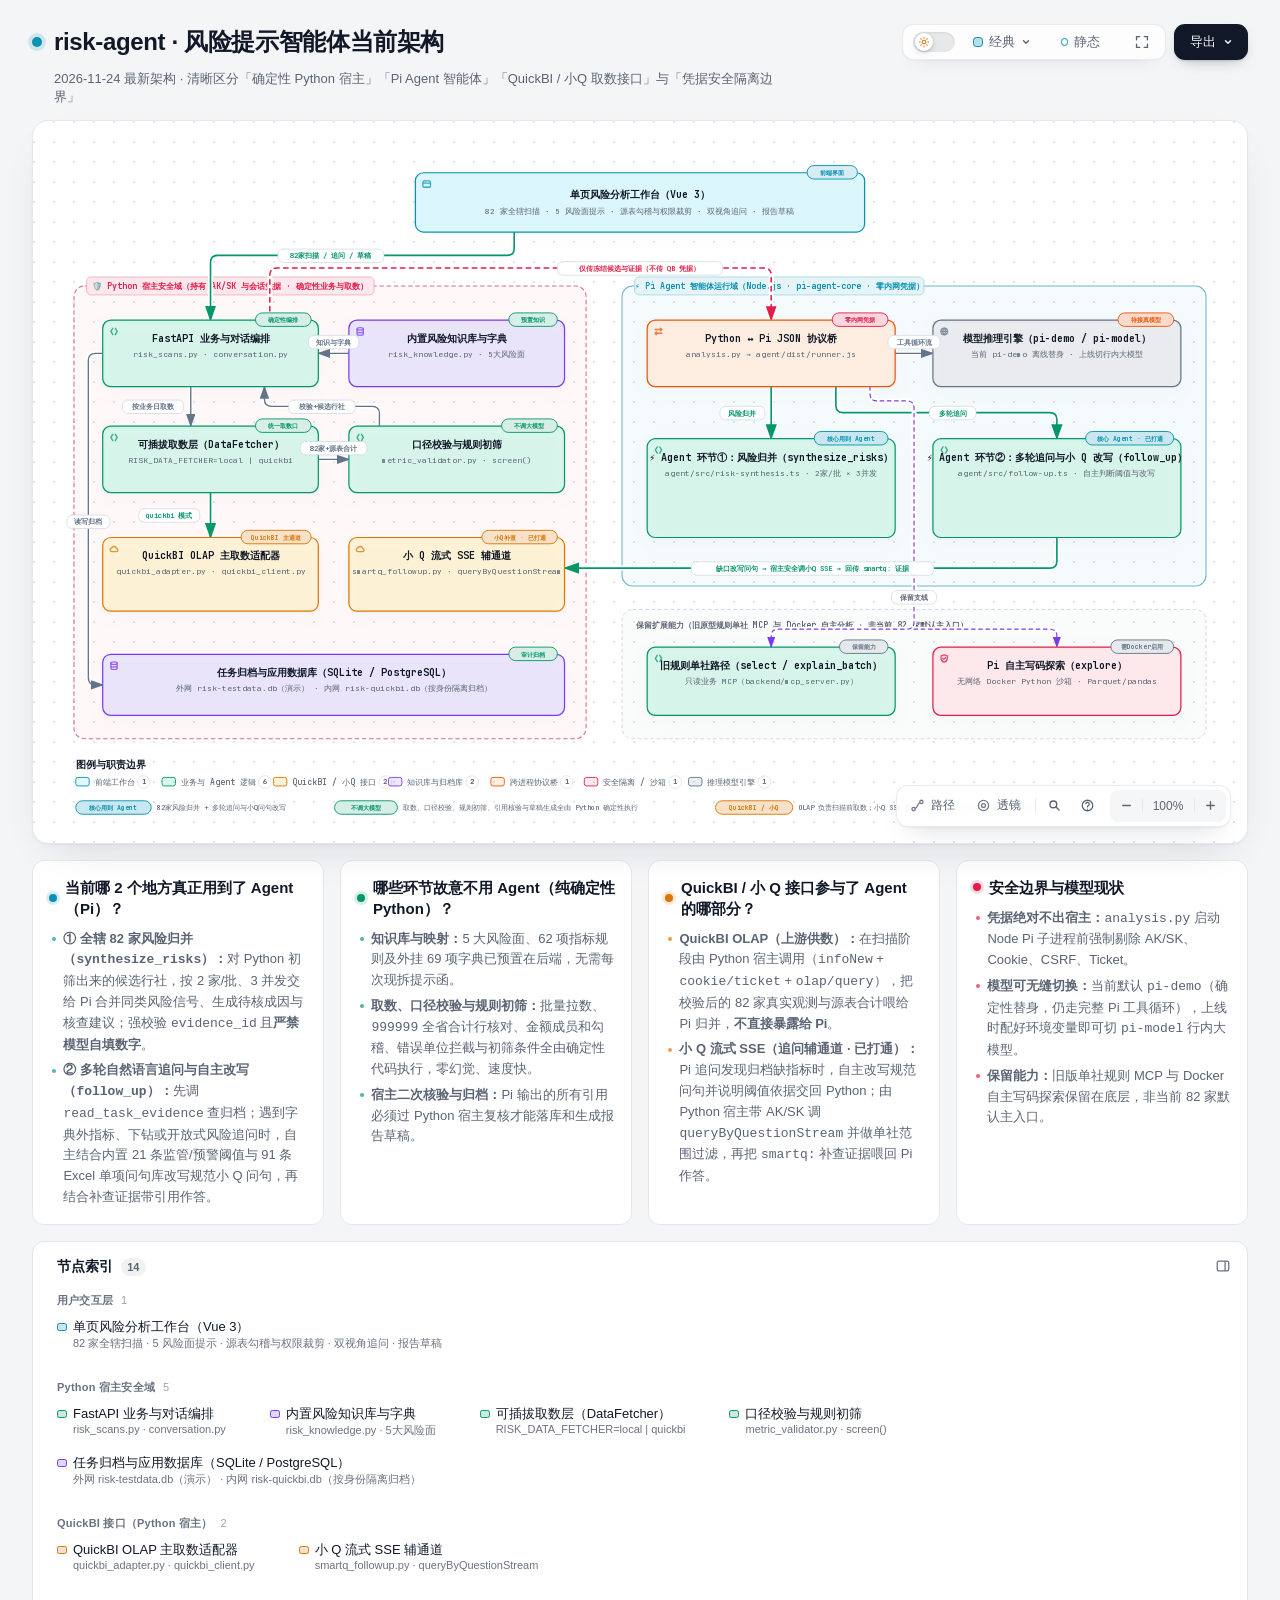
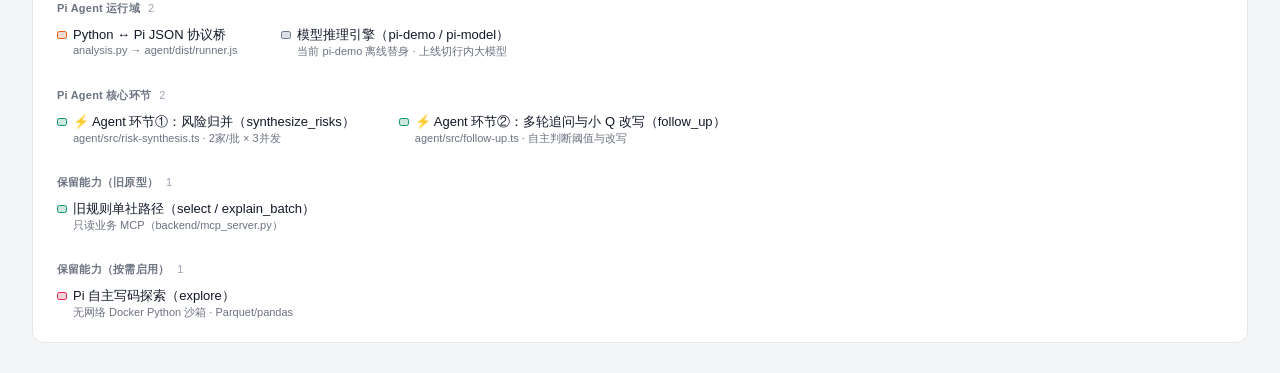
==== risk-agent.html @ b98442c9 "Update Site source" ====
<!DOCTYPE html>
<html lang="zh-CN" data-theme="dark" data-preset="classic">
<head>
  <meta charset="UTF-8">
  <meta name="viewport" content="width=device-width, initial-scale=1.0">
  <meta name="generator" content="archify 3.2.0">
  <meta name="archify-reader-contract" content="declared-wide-v1">
  <title>risk-agent · 风险提示智能体当前架构</title>
  <script>
    // Resolve the theme before first paint so light-preference users don't
    // see a dark flash. The toolbar script below re-applies with UI state.
    (function () {
      try {
        var theme = null;
        try {
          var param = new URLSearchParams(window.location.search).get('theme');
          if (param === 'light' || param === 'dark') theme = param;
          if (new URLSearchParams(window.location.search).get('embed') === '1') {
            document.documentElement.setAttribute('data-embed', 'true');
          }
          if (new URLSearchParams(window.location.search).get('present') === '1') {
            document.documentElement.setAttribute('data-present', 'true');
          }
        } catch (_) {}
        if (!theme) {
          try { theme = localStorage.getItem('archify-theme'); } catch (_) {}
        }
        if (theme !== 'light' && theme !== 'dark') {
          theme = window.matchMedia('(prefers-color-scheme: light)').matches ? 'light' : 'dark';
        }
        document.documentElement.setAttribute('data-theme', theme);
      } catch (_) {}
    })();
  </script>
  <style id="archify-fonts">
/*
JetBrains Mono variable WOFF2 subsets from Google Fonts service revision v24.
These fixed bytes are shared by the viewer and its SVG/raster exports.
No local() source: an installed copy must not override the bundled font.
Uncovered characters (including CJK) still use the system fallback stack.
Upstream: https://github.com/JetBrains/JetBrainsMono

cyrillic-ext    1664 bytes  sha256 9343de2ca5d9549f792e7962375af8efb0f320c7643bfd36c884b5a30e5c396f
cyrillic        8892 bytes  sha256 4995a9a43ac659ec32fcd8b463755cd6a07b31a6e6b3894a6a153b661cf490e2
greek           6800 bytes  sha256 49c3da6c9a2b279b0f1f860f5cfb1f5dc38d88a5c7be9c9b1837bbc4e3db6111
vietnamese      5872 bytes  sha256 d44eb1936043a56038eb02dd70b243f379bef65783f94ec12f277550720411f1
latin-ext      11596 bytes  sha256 9c38cb2d0d2d93c1ee6e21fa78db76f13ea7e15e15cc64214c7ca89b6aaa35c4
latin          31340 bytes  sha256 2c32b9b3ee358c119e210f6f5195f9bd34894d78a785ff2e95d60e718e400af4

Copyright 2020 The JetBrains Mono Project Authors (https://github.com/JetBrains/JetBrainsMono)

This Font Software is licensed under the SIL Open Font License, Version 1.1.
This license is copied below, and is also available with a FAQ at:
https://openfontlicense.org


-----------------------------------------------------------
SIL OPEN FONT LICENSE Version 1.1 - 26 February 2007
-----------------------------------------------------------

PREAMBLE
The goals of the Open Font License (OFL) are to stimulate worldwide
development of collaborative font projects, to support the font creation
efforts of academic and linguistic communities, and to provide a free and
open framework in which fonts may be shared and improved in partnership
with others.

The OFL allows the licensed fonts to be used, studied, modified and
redistributed freely as long as they are not sold by themselves. The
fonts, including any derivative works, can be bundled, embedded,
redistributed and/or sold with any software provided that any reserved
names are not used by derivative works. The fonts and derivatives,
however, cannot be released under any other type of license. The
requirement for fonts to remain under this license does not apply
to any document created using the fonts or their derivatives.

DEFINITIONS
"Font Software" refers to the set of files released by the Copyright
Holder(s) under this license and clearly marked as such. This may
include source files, build scripts and documentation.

"Reserved Font Name" refers to any names specified as such after the
copyright statement(s).

"Original Version" refers to the collection of Font Software components as
distributed by the Copyright Holder(s).

"Modified Version" refers to any derivative made by adding to, deleting,
or substituting -- in part or in whole -- any of the components of the
Original Version, by changing formats or by porting the Font Software to a
new environment.

"Author" refers to any designer, engineer, programmer, technical
writer or other person who contributed to the Font Software.

PERMISSION & CONDITIONS
Permission is hereby granted, free of charge, to any person obtaining
a copy of the Font Software, to use, study, copy, merge, embed, modify,
redistribute, and sell modified and unmodified copies of the Font
Software, subject to the following conditions:

1) Neither the Font Software nor any of its individual components,
in Original or Modified Versions, may be sold by itself.

2) Original or Modified Versions of the Font Software may be bundled,
redistributed and/or sold with any software, provided that each copy
contains the above copyright notice and this license. These can be
included either as stand-alone text files, human-readable headers or
in the appropriate machine-readable metadata fields within text or
binary files as long as those fields can be easily viewed by the user.

3) No Modified Version of the Font Software may use the Reserved Font
Name(s) unless explicit written permission is granted by the corresponding
Copyright Holder. This restriction only applies to the primary font name as
presented to the users.

4) The name(s) of the Copyright Holder(s) or the Author(s) of the Font
Software shall not be used to promote, endorse or advertise any
Modified Version, except to acknowledge the contribution(s) of the
Copyright Holder(s) and the Author(s) or with their explicit written
permission.

5) The Font Software, modified or unmodified, in part or in whole,
must be distributed entirely under this license, and must not be
distributed under any other license. The requirement for fonts to
remain under this license does not apply to any document created
using the Font Software.

TERMINATION
This license becomes null and void if any of the above conditions are
not met.

DISCLAIMER
THE FONT SOFTWARE IS PROVIDED "AS IS", WITHOUT WARRANTY OF ANY KIND,
EXPRESS OR IMPLIED, INCLUDING BUT NOT LIMITED TO ANY WARRANTIES OF
MERCHANTABILITY, FITNESS FOR A PARTICULAR PURPOSE AND NONINFRINGEMENT
OF COPYRIGHT, PATENT, TRADEMARK, OR OTHER RIGHT. IN NO EVENT SHALL THE
COPYRIGHT HOLDER BE LIABLE FOR ANY CLAIM, DAMAGES OR OTHER LIABILITY,
INCLUDING ANY GENERAL, SPECIAL, INDIRECT, INCIDENTAL, OR CONSEQUENTIAL
DAMAGES, WHETHER IN AN ACTION OF CONTRACT, TORT OR OTHERWISE, ARISING
FROM, OUT OF THE USE OR INABILITY TO USE THE FONT SOFTWARE OR FROM
OTHER DEALINGS IN THE FONT SOFTWARE.
*/
    /* cyrillic-ext */
    @font-face { font-family: 'JetBrains Mono'; font-style: normal; font-weight: 400 800; font-display: swap;
      src: url([data-uri]) format('woff2');
      unicode-range: U+0460-052F, U+1C80-1C8A, U+20B4, U+2DE0-2DFF, U+A640-A69F, U+FE2E-FE2F; }
    /* cyrillic */
    @font-face { font-family: 'JetBrains Mono'; font-style: normal; font-weight: 400 800; font-display: swap;
      src: url([data-uri]) format('woff2');
      unicode-range: U+0301, U+0400-045F, U+0490-0491, U+04B0-04B1, U+2116; }
    /* greek */
    @font-face { font-family: 'JetBrains Mono'; font-style: normal; font-weight: 400 800; font-display: swap;
      src: url([data-uri]) format('woff2');
      unicode-range: U+0370-0377, U+037A-037F, U+0384-038A, U+038C, U+038E-03A1, U+03A3-03FF; }
    /* vietnamese */
    @font-face { font-family: 'JetBrains Mono'; font-style: normal; font-weight: 400 800; font-display: swap;
      src: url([data-uri]) format('woff2');
      unicode-range: U+0102-0103, U+0110-0111, U+0128-0129, U+0168-0169, U+01A0-01A1, U+01AF-01B0, U+0300-0301, U+0303-0304, U+0308-0309, U+0323, U+0329, U+1EA0-1EF9, U+20AB; }
    /* latin-ext */
    @font-face { font-family: 'JetBrains Mono'; font-style: normal; font-weight: 400 800; font-display: swap;
      src: url([data-uri]) format('woff2');
      unicode-range: U+0100-02BA, U+02BD-02C5, U+02C7-02CC, U+02CE-02D7, U+02DD-02FF, U+0304, U+0308, U+0329, U+1D00-1DBF, U+1E00-1E9F, U+1EF2-1EFF, U+2020, U+20A0-20AB, U+20AD-20C0, U+2113, U+2C60-2C7F, U+A720-A7FF; }
    /* latin */
    @font-face { font-family: 'JetBrains Mono'; font-style: normal; font-weight: 400 800; font-display: swap;
      src: url([data-uri]) format('woff2');
      unicode-range: U+0000-00FF, U+0131, U+0152-0153, U+02BB-02BC, U+02C6, U+02DA, U+02DC, U+0304, U+0308, U+0329, U+2000-206F, U+20AC, U+2122, U+2191, U+2193, U+2212, U+2215, U+FEFF, U+FFFD; }
  </style>
  <style>
    /* ==========================================================
       THEME VARIABLES — switch by toggling [data-theme] on <html>
       ========================================================== */
    :root,
    [data-theme="dark"] {
      --bg: #020617;
      --grid: #1e293b;
      --canvas-dot: rgba(148, 163, 184, 0.16);
      --text: #ffffff;
      --text-muted: #94a3b8;
      --text-dim: #475569;
      /* UI chrome and menu hints need more contrast than SVG .t-dim accents */
      --text-faint: #7d8da1;

      --panel: rgba(15, 23, 42, 0.5);
      --panel-border: #1e293b;
      --lane-fill: rgba(15, 23, 42, 0.22);
      --lane-stroke: #334155;

      --arrow: #94a3b8;
      --arrow-emphasis: #34d399;

      /* Opaque mask color used behind semi-transparent component fills
         so the arrows drawn underneath are properly hidden. */
      --mask: #0f172a;

      --frontend-fill:    rgba(8, 51, 68, 0.4);
      --frontend-stroke:  #22d3ee;
      --backend-fill:     rgba(6, 78, 59, 0.4);
      --backend-stroke:   #34d399;
      --database-fill:    rgba(76, 29, 149, 0.4);
      --database-stroke:  #a78bfa;
      --cloud-fill:       rgba(120, 53, 15, 0.3);
      --cloud-stroke:     #fbbf24;
      --security-fill:    rgba(136, 19, 55, 0.4);
      --security-stroke:  #fb7185;
      --messagebus-fill:  rgba(251, 146, 60, 0.3);
      --messagebus-stroke:#fb923c;
      --external-fill:    rgba(30, 41, 59, 0.5);
      --external-stroke:  #94a3b8;

      --toolbar-bg:       rgba(15, 23, 42, 0.8);
      --toolbar-border:   #334155;
      --toolbar-text:     #e2e8f0;
      --toolbar-hover:    rgba(15, 23, 42, 0.95);
      --toolbar-menu-bg:  #0f172a;
    }

    [data-theme="light"] {
      --bg: #f4f5f7;
      --grid: #e9edf2;
      --canvas-dot: #e2e7ec;
      --text: #111827;
      --text-muted: #5b6474;
      --text-dim: #9aa3b2;
      --text-faint: #6b7280;

      --panel: #ffffff;
      --panel-border: #e5e7eb;
      --lane-fill: rgba(248, 250, 252, 0.65);
      --lane-stroke: #cbd5e1;

      --arrow: #64748b;
      --arrow-emphasis: #059669;

      --mask: #ffffff;

      --frontend-fill: rgba(34, 211, 238, 0.15);
      --frontend-stroke: #0891b2;
      --backend-fill: rgba(52, 211, 153, 0.18);
      --backend-stroke: #059669;
      --database-fill: rgba(167, 139, 250, 0.2);
      --database-stroke: #7c3aed;
      --cloud-fill: rgba(251, 191, 36, 0.18);
      --cloud-stroke: #d97706;
      --security-fill: rgba(251, 113, 133, 0.15);
      --security-stroke: #e11d48;
      --messagebus-fill: rgba(251, 146, 60, 0.15);
      --messagebus-stroke: #ea580c;
      --external-fill: rgba(148, 163, 184, 0.18);
      --external-stroke: #64748b;

      --toolbar-bg:       rgba(255, 255, 255, 0.92);
      --toolbar-border:   #cbd5e1;
      --toolbar-text:     #334155;
      --toolbar-hover:    #ffffff;
      --toolbar-menu-bg:  #ffffff;
    }

    /* ==========================================================
       SIGNAL FLOW — an opt-in, motion-forward visual preset.
       The variables also target a standalone exported SVG, whose
       root carries data-preset and data-theme directly.
       ========================================================== */
    [data-preset="signal-flow"][data-theme="dark"] {
      --bg: #030711;
      --grid: #15233a;
      --panel: rgba(6, 14, 28, 0.78);
      --panel-border: #1d3350;
      --lane-fill: rgba(9, 22, 40, 0.5);
      --lane-stroke: #2c4564;
      --text: #f5fbff;
      --text-muted: #9eb0c7;
      --text-dim: #52667f;
      --text-faint: #7890ad;
      --mask: #07101e;
      --frontend-fill: rgba(6, 182, 212, 0.14);
      --frontend-stroke: #67e8f9;
      --backend-fill: rgba(16, 185, 129, 0.14);
      --backend-stroke: #5eead4;
      --database-fill: rgba(139, 92, 246, 0.16);
      --database-stroke: #c4b5fd;
      --cloud-fill: rgba(245, 158, 11, 0.13);
      --cloud-stroke: #fcd34d;
      --security-fill: rgba(244, 63, 94, 0.13);
      --security-stroke: #fda4af;
      --messagebus-fill: rgba(249, 115, 22, 0.13);
      --messagebus-stroke: #fdba74;
      --external-fill: rgba(71, 85, 105, 0.24);
      --external-stroke: #a5b4c7;
      --arrow: #7890ad;
      --arrow-emphasis: #2dd4bf;
      --toolbar-bg: rgba(7, 16, 30, 0.86);
      --toolbar-border: #29415f;
      --toolbar-menu-bg: #07101e;
    }

    [data-preset="signal-flow"][data-theme="light"] {
      --bg: #f4f9fc;
      --grid: #d4e5ee;
      --panel: rgba(255, 255, 255, 0.82);
      --panel-border: #bfd5e2;
      --lane-fill: rgba(232, 243, 248, 0.62);
      --lane-stroke: #a9c5d5;
      --text: #102638;
      --text-muted: #587287;
      --text-dim: #8aa2b4;
      --text-faint: #668397;
      --mask: #ffffff;
      --frontend-fill: rgba(6, 182, 212, 0.09);
      --frontend-stroke: #0789a1;
      --backend-fill: rgba(5, 150, 105, 0.09);
      --backend-stroke: #087f69;
      --database-fill: rgba(124, 58, 237, 0.09);
      --database-stroke: #7254c7;
      --cloud-fill: rgba(217, 119, 6, 0.08);
      --cloud-stroke: #b9670b;
      --security-fill: rgba(225, 29, 72, 0.08);
      --security-stroke: #c53a59;
      --messagebus-fill: rgba(234, 88, 12, 0.08);
      --messagebus-stroke: #c65f27;
      --external-fill: rgba(100, 116, 139, 0.1);
      --external-stroke: #607a8c;
      --arrow: #7b97aa;
      --arrow-emphasis: #0d9488;
    }

    /* ==========================================================
       BLUEPRINT — a review-first drafting preset for deployment,
       infrastructure, and technical design documentation. It keeps
       the same semantic palette and geometry while trading glow for
       precise grid contrast, squared materials, and drafting marks.
       ========================================================== */
    [data-preset="blueprint"][data-theme="dark"] {
      --bg: #06131f;
      --grid: #17425a;
      --panel: rgba(7, 27, 43, 0.9);
      --panel-border: #27627f;
      --lane-fill: rgba(10, 43, 66, 0.36);
      --lane-stroke: #34799a;
      --text: #e3f6ff;
      --text-muted: #91b8ca;
      --text-dim: #557e92;
      --text-faint: #739caf;
      --mask: #0a2031;
      --frontend-fill: rgba(26, 157, 193, 0.14);
      --frontend-stroke: #66d9ef;
      --backend-fill: rgba(31, 155, 124, 0.13);
      --backend-stroke: #69dfbd;
      --database-fill: rgba(120, 105, 196, 0.14);
      --database-stroke: #b4a8ff;
      --cloud-fill: rgba(197, 145, 43, 0.13);
      --cloud-stroke: #ffd166;
      --security-fill: rgba(199, 76, 104, 0.13);
      --security-stroke: #ff8da1;
      --messagebus-fill: rgba(207, 112, 49, 0.13);
      --messagebus-stroke: #ffad66;
      --external-fill: rgba(84, 119, 139, 0.18);
      --external-stroke: #a7cad9;
      --arrow: #78a3b7;
      --arrow-emphasis: #64dfc1;
      --toolbar-bg: rgba(7, 28, 45, 0.92);
      --toolbar-border: #34799a;
      --toolbar-text: #d8f3ff;
      --toolbar-hover: rgba(18, 58, 83, 0.95);
      --toolbar-menu-bg: #0a2031;
    }

    [data-preset="blueprint"][data-theme="light"] {
      --bg: #edf7fa;
      --grid: #b5d5e1;
      --panel: rgba(249, 253, 255, 0.94);
      --panel-border: #78aabd;
      --lane-fill: rgba(210, 232, 240, 0.42);
      --lane-stroke: #83b2c4;
      --text: #123344;
      --text-muted: #4e7486;
      --text-dim: #86a6b4;
      --text-faint: #668c9d;
      --mask: #f9fdff;
      --frontend-fill: rgba(8, 145, 178, 0.08);
      --frontend-stroke: #087f9c;
      --backend-fill: rgba(5, 128, 101, 0.08);
      --backend-stroke: #08755f;
      --database-fill: rgba(100, 75, 180, 0.08);
      --database-stroke: #6757a8;
      --cloud-fill: rgba(181, 120, 15, 0.08);
      --cloud-stroke: #a86609;
      --security-fill: rgba(190, 48, 80, 0.07);
      --security-stroke: #b32f50;
      --messagebus-fill: rgba(196, 81, 22, 0.07);
      --messagebus-stroke: #b65120;
      --external-fill: rgba(79, 112, 128, 0.08);
      --external-stroke: #506f7e;
      --arrow: #6d93a5;
      --arrow-emphasis: #087f69;
      --toolbar-bg: rgba(247, 252, 254, 0.94);
      --toolbar-border: #8ab5c5;
      --toolbar-text: #294f61;
      --toolbar-hover: #ffffff;
      --toolbar-menu-bg: #f9fdff;
    }

    /* ==========================================================
       EDITORIAL — a warm, publication-minded preset for design
       reviews, launch notes, and documentation. The diagram keeps
       the same semantic palette and exact geometry, but trades
       software chrome for paper, ink, ruled structure, and one
       restrained vermilion accent.
       ========================================================== */
    [data-preset="editorial"][data-theme="dark"] {
      --bg: #181611;
      --grid: #39342a;
      --panel: rgba(35, 31, 24, 0.96);
      --panel-border: #625a4a;
      --lane-fill: rgba(52, 46, 35, 0.46);
      --lane-stroke: #726957;
      --text: #f4eddf;
      --text-muted: #b9ae9b;
      --text-dim: #776e60;
      --text-faint: #9d917e;
      --mask: #231f18;
      --frontend-fill: rgba(43, 133, 142, 0.16);
      --frontend-stroke: #7fc6c7;
      --backend-fill: rgba(63, 132, 92, 0.16);
      --backend-stroke: #8fc29e;
      --database-fill: rgba(117, 91, 141, 0.17);
      --database-stroke: #c0a4d0;
      --cloud-fill: rgba(170, 119, 49, 0.16);
      --cloud-stroke: #d8ad68;
      --security-fill: rgba(157, 69, 65, 0.17);
      --security-stroke: #df9085;
      --messagebus-fill: rgba(174, 79, 42, 0.16);
      --messagebus-stroke: #df946f;
      --external-fill: rgba(126, 115, 96, 0.18);
      --external-stroke: #b8ad99;
      --arrow: #948978;
      --arrow-emphasis: #dd6b3d;
      --toolbar-bg: rgba(35, 31, 24, 0.92);
      --toolbar-border: #625a4a;
      --toolbar-text: #eee5d5;
      --toolbar-hover: #302a20;
      --toolbar-menu-bg: #231f18;
    }

    [data-preset="editorial"][data-theme="light"] {
      --bg: #f2eee5;
      --grid: #d8d0c2;
      --panel: rgba(251, 248, 241, 0.97);
      --panel-border: #c4b9a6;
      --lane-fill: rgba(229, 221, 207, 0.42);
      --lane-stroke: #b8aa94;
      --text: #242018;
      --text-muted: #6f6658;
      --text-dim: #a09788;
      --text-faint: #817767;
      --mask: #fbf8f1;
      --frontend-fill: rgba(31, 117, 126, 0.09);
      --frontend-stroke: #287e84;
      --backend-fill: rgba(42, 119, 75, 0.09);
      --backend-stroke: #397b53;
      --database-fill: rgba(105, 75, 130, 0.09);
      --database-stroke: #765d86;
      --cloud-fill: rgba(157, 103, 31, 0.1);
      --cloud-stroke: #9a671f;
      --security-fill: rgba(153, 58, 52, 0.09);
      --security-stroke: #9e463f;
      --messagebus-fill: rgba(182, 70, 27, 0.09);
      --messagebus-stroke: #ad4b25;
      --external-fill: rgba(101, 91, 75, 0.09);
      --external-stroke: #746b5e;
      --arrow: #8a806f;
      --arrow-emphasis: #bb4c23;
      --toolbar-bg: rgba(251, 248, 241, 0.94);
      --toolbar-border: #c4b9a6;
      --toolbar-text: #40392f;
      --toolbar-hover: #fffdf8;
      --toolbar-menu-bg: #fbf8f1;
    }

    * { margin: 0; padding: 0; box-sizing: border-box; }

    body {
      --archify-page-top: 2rem;
      font-family: -apple-system, BlinkMacSystemFont, 'Segoe UI', 'PingFang SC', 'Hiragino Sans GB', 'Microsoft YaHei', 'Noto Sans CJK SC', 'Noto Sans', Roboto, 'Helvetica Neue', Arial, sans-serif;
      -webkit-font-smoothing: antialiased;
      background: var(--bg);
      min-height: 100vh;
      padding: var(--archify-page-top) 2rem 2rem;
      color: var(--text);
      /* Theme surfaces change together; animating the page background leaves it
         visibly out of sync with the SVG and panel for the first 200ms. */
    }

    html[data-preset="signal-flow"] body {
      background-image:
        radial-gradient(circle at 18% -8%, rgba(34, 211, 238, 0.14), transparent 34rem),
        radial-gradient(circle at 92% 18%, rgba(139, 92, 246, 0.12), transparent 30rem);
      background-attachment: fixed;
    }
    html[data-preset="signal-flow"][data-theme="light"] body {
      background-image:
        radial-gradient(circle at 18% -8%, rgba(6, 182, 212, 0.12), transparent 34rem),
        radial-gradient(circle at 92% 18%, rgba(139, 92, 246, 0.08), transparent 30rem);
    }
    html[data-preset="blueprint"] body {
      background-image:
        linear-gradient(var(--grid) 1px, transparent 1px),
        linear-gradient(90deg, var(--grid) 1px, transparent 1px);
      background-size: 32px 32px;
      background-position: -1px -1px;
      background-attachment: fixed;
    }
    html[data-preset="editorial"] body {
      background-image:
        linear-gradient(90deg, transparent 0, transparent 5.4rem, color-mix(in srgb, var(--security-stroke) 18%, transparent) 5.4rem, color-mix(in srgb, var(--security-stroke) 18%, transparent) calc(5.4rem + 1px), transparent calc(5.4rem + 1px)),
        repeating-linear-gradient(0deg, transparent 0, transparent 31px, color-mix(in srgb, var(--grid) 36%, transparent) 31px, color-mix(in srgb, var(--grid) 36%, transparent) 32px);
      background-attachment: fixed;
    }

    /* Gallery/embed mode keeps the generated artifact as the source of truth
       while presenting only its diagram surface inside a proof card. */
    html[data-embed="true"] body {
      min-height: 0;
      padding: 0;
      overflow: hidden;
      background: var(--bg);
      background-image: none;
    }
    html[data-embed="true"] .toolbar,
    html[data-embed="true"] .header,
    html[data-embed="true"] .cards,
    html[data-embed="true"] .diagram-nav,
    html[data-embed="true"] .overview-map,
    html[data-embed="true"] .focus-chip,
    html[data-embed="true"] .route-probe,
    html[data-embed="true"] .semantic-lens,
    html[data-embed="true"] .diagram-guide,
    html[data-embed="true"] .node-finder,
    html[data-embed="true"] .node-outline { display: none !important; }
    html[data-embed="true"] .container { max-width: none; }
    html[data-embed="true"] .diagram-container {
      padding: 0.5rem;
      border: 0;
      border-radius: 0;
      box-shadow: none;
    }
    html[data-embed="true"] .diagram-container svg { min-width: 0; }

    /* Presentation Stage is a viewer-only layer: it gives the live diagram
       the viewport while keeping guided views, theme, focus, and exports real.
       Embed mode wins when both query parameters are present. */
    html[data-present="true"]:not([data-embed="true"]) body {
      --archify-page-top: 1rem;
      height: 100dvh;
      min-height: 0;
      padding: 1rem;
      overflow: hidden;
    }
    html[data-present="true"]:not([data-embed="true"]) .container {
      display: flex;
      flex-direction: column;
      gap: 0.75rem;
      width: 100%;
      max-width: none;
      height: calc(100dvh - 2rem);
    }
    html[data-present="true"]:not([data-embed="true"]) .header {
      flex: none;
      min-width: 0;
      margin: 0;
      padding-right: 23rem;
    }
    html[data-present="true"]:not([data-embed="true"]) .header-row { margin-bottom: 0.25rem; }
    html[data-present="true"]:not([data-embed="true"]) .subtitle {
      overflow: hidden;
      text-overflow: ellipsis;
      white-space: nowrap;
    }

    html[data-present="true"]:not([data-embed="true"]) .diagram-container {
      display: flex;
      flex: 1 1 auto;
      align-items: center;
      justify-content: center;
      min-height: 0;
      padding: 0.75rem;
      padding-bottom: calc(0.75rem + var(--archify-nav-reserve));
    }
    html[data-present="true"]:not([data-embed="true"]) .diagram-container > svg {
      flex: 1 1 auto;
      height: 100%;
      min-height: 0;
      width: 100%;
      min-width: 0;
    }
    html[data-present="true"]:not([data-embed="true"]) .cards { display: none; }
    html[data-present="true"]:not([data-embed="true"]) #btn-present {
      border-color: var(--frontend-stroke);
      color: var(--frontend-stroke);
    }

    /* The reader owns only the outer scale. Compact automatic sequences fit at
       their authored text size or larger. Long sequences and waterfall rows
       favor reading width and page scroll; other diagrams keep height fitting.
       Small automatic canvases retain a modest scale inside a usable shell.
       Every strategy preserves the authored SVG/viewBox and semantic geometry. */
    .container {
      width: 100%;
      max-width: var(--archify-reader-width, 1440px);
      margin: 0 auto;
    }
    html[data-reader-area="true"] .diagram-container {
      min-height: var(--archify-diagram-min-height);
      display: flex;
      align-items: center;
    }
    html[data-reader-area="true"] .diagram-container > svg { flex-shrink: 0; }
    /* The original SVG legend can use the outer corner while the capped or fitted
       diagram stays centered. The container still clips all outer paint. */
    .diagram-container:has([data-reader-legend-corner]) > svg { overflow: visible; }
    .diagram-container [data-reader-legend-corner] {
      transform-origin: 0 0;
      transform-box: view-box;
      transform: var(--archify-reader-legend-transform);
    }
    html[data-reader-narrow="true"]:not([data-present="true"]) .diagram-container > svg {
      min-width: 0;
      max-width: var(--archify-diagram-max-width);
      margin-inline: auto;
    }
    @media (min-width: 768px) and (max-height: 920px) {
      .header { margin-bottom: 1rem; }
      .diagram-container { padding: 1rem; }
      .cards { margin-top: 1rem; }
      .card { padding: 1rem; }
    }

    .header { margin-bottom: 1.5rem; padding-right: 29.5rem; }

    html[data-preset="signal-flow"] .header,
    html[data-preset="blueprint"] .header,
    html[data-preset="editorial"] .header { padding-right: 29.5rem; }

    .header-row {
      display: flex;
      align-items: center;
      gap: 0.75rem;
      min-height: 2.75rem;
      margin-bottom: 0.25rem;
    }

    .pulse-dot {
      flex: none;
      width: 10px;
      height: 10px;
      background: var(--frontend-stroke);
      border-radius: 50%;
      box-shadow: 0 0 0 4px color-mix(in srgb, var(--frontend-stroke) 16%, transparent);
      animation: none;
    }

    html[data-motion-capable="true"] .pulse-dot { animation: pulse 2s infinite; }

    @keyframes pulse {
      0%, 100% { opacity: 1; }
      50% { opacity: 0.5; }
    }

    h1 {
      font-size: 1.5rem;
      font-weight: 650;
      line-height: 1.25;
      letter-spacing: -0.015em;
    }

    .subtitle {
      color: var(--text-muted);
      font-size: 0.875rem;
      line-height: 1.55;
      margin-left: 1.375rem;
    }

    html[data-preset="signal-flow"] .header-row::after {
      content: attr(data-preset-badge-signal-flow);
      flex: none;
      margin-left: 0.25rem;
      color: var(--frontend-stroke);
      border: 1px solid var(--frontend-stroke);
      border-radius: 999px;
      padding: 0.28rem 0.6rem;
      font-size: 0.625rem;
      letter-spacing: 0.12em;
      opacity: 0.82;
      box-shadow: 0 0 20px rgba(34, 211, 238, 0.12);
      white-space: nowrap;
    }

    html[data-preset="blueprint"] .pulse-dot {
      width: 10px;
      height: 10px;
      border: 1px solid var(--frontend-stroke);
      border-radius: 1px;
      background: transparent;
      box-shadow: inset 0 0 0 2px var(--bg);
      transform: rotate(45deg);
      animation: none;
    }
    html[data-preset="blueprint"] .header-row::after {
      content: attr(data-preset-badge-blueprint);
      flex: none;
      margin-left: 0.25rem;
      padding: 0.28rem 0.55rem;
      border-top: 1px solid var(--frontend-stroke);
      border-bottom: 1px solid var(--frontend-stroke);
      color: var(--frontend-stroke);
      font-size: 0.5625rem;
      font-weight: 700;
      letter-spacing: 0.14em;
      white-space: nowrap;
    }

    html[data-preset="editorial"] h1,
    html[data-preset="editorial"] .card h3 {
      font-family: Georgia, 'Times New Roman', 'Songti SC', STSong, serif;
      letter-spacing: -0.02em;
    }
    html[data-preset="editorial"] h1 { font-size: 1.72rem; font-weight: 600; }
    html[data-preset="editorial"] .pulse-dot {
      width: 9px;
      height: 9px;
      border: 1px solid var(--arrow-emphasis);
      border-radius: 0;
      background: var(--arrow-emphasis);
      box-shadow: 0 0 0 3px color-mix(in srgb, var(--arrow-emphasis) 14%, transparent);
      transform: rotate(45deg);
      animation: none;
    }
    html[data-preset="editorial"] .header-row::after {
      content: attr(data-preset-badge-editorial);
      flex: none;
      margin-left: 0.25rem;
      padding: 0.32rem 0 0.24rem;
      border-bottom: 2px solid var(--arrow-emphasis);
      color: var(--arrow-emphasis);
      font-family: Georgia, 'Times New Roman', serif;
      font-size: 0.625rem;
      font-style: italic;
      font-weight: 600;
      letter-spacing: 0.08em;
      white-space: nowrap;
    }

    .diagram-container {
      --archify-nav-reserve: 0px;
      background: var(--panel);
      border-radius: 1rem;
      border: 1px solid var(--panel-border);
      box-shadow: 0 1px 2px rgba(15, 23, 42, 0.04), 0 16px 40px -20px rgba(15, 23, 42, 0.18);
      padding: 1.5rem;
      padding-bottom: calc(1.5rem + var(--archify-nav-reserve));
      overflow: hidden;
      position: relative;
    }

    html[data-preset="signal-flow"] .diagram-container {
      position: relative;
      overflow: hidden;
      background: linear-gradient(180deg, rgba(8, 20, 38, 0.82), rgba(3, 8, 18, 0.94));
      box-shadow: inset 0 1px 0 rgba(255, 255, 255, 0.04), 0 28px 80px rgba(0, 0, 0, 0.34);
    }
    html[data-preset="signal-flow"][data-theme="light"] .diagram-container {
      background: linear-gradient(180deg, rgba(255, 255, 255, 0.9), rgba(237, 246, 250, 0.94));
      box-shadow: inset 0 1px 0 rgba(255, 255, 255, 0.72), 0 24px 60px rgba(45, 78, 99, 0.12);
    }
    html[data-preset="blueprint"] .diagram-container {
      border-color: var(--panel-border);
      border-radius: 0.35rem;
      background: var(--panel);
      box-shadow:
        inset 0 0 0 1px color-mix(in srgb, var(--panel-border) 34%, transparent),
        0 18px 48px rgba(0, 0, 0, 0.16);
    }
    html[data-preset="blueprint"] .diagram-container::after {
      content: "";
      position: absolute;
      z-index: 10;
      inset: 0.7rem;
      pointer-events: none;
      background:
        linear-gradient(var(--frontend-stroke), var(--frontend-stroke)) left top / 1.35rem 1px no-repeat,
        linear-gradient(var(--frontend-stroke), var(--frontend-stroke)) left top / 1px 1.35rem no-repeat,
        linear-gradient(var(--frontend-stroke), var(--frontend-stroke)) right top / 1.35rem 1px no-repeat,
        linear-gradient(var(--frontend-stroke), var(--frontend-stroke)) right top / 1px 1.35rem no-repeat,
        linear-gradient(var(--frontend-stroke), var(--frontend-stroke)) left bottom / 1.35rem 1px no-repeat,
        linear-gradient(var(--frontend-stroke), var(--frontend-stroke)) left bottom / 1px 1.35rem no-repeat,
        linear-gradient(var(--frontend-stroke), var(--frontend-stroke)) right bottom / 1.35rem 1px no-repeat,
        linear-gradient(var(--frontend-stroke), var(--frontend-stroke)) right bottom / 1px 1.35rem no-repeat;
      opacity: 0.58;
    }
    html[data-preset="editorial"] .diagram-container {
      overflow: hidden;
      border-color: var(--panel-border);
      border-radius: 0.38rem;
      background:
        linear-gradient(90deg, color-mix(in srgb, var(--security-fill) 58%, transparent), transparent 12%),
        var(--panel);
      box-shadow:
        0 1px 0 color-mix(in srgb, var(--text) 6%, transparent),
        0 18px 48px color-mix(in srgb, #000 19%, transparent);
    }
    html[data-preset="editorial"] .diagram-container::after {
      position: absolute;
      z-index: 10;
      top: 0.72rem;
      right: 1.25rem;
      padding: 0.2rem 0.52rem;
      border: 1px solid var(--panel-border);
      background: var(--panel);
      color: var(--arrow-emphasis);
      content: attr(data-preset-badge-editorial-plate);
      font-family: Georgia, 'Times New Roman', serif;
      font-size: 0.52rem;
      font-style: italic;
      font-weight: 600;
      letter-spacing: 0.09em;
      pointer-events: none;
    }
    html[data-embed="true"][data-preset="editorial"] .diagram-container::after { display: none; }
    html[data-motion-capable="true"][data-preset="signal-flow"][data-ambient-entry="running"] .diagram-container::before {
      content: "";
      position: absolute;
      inset: 0;
      pointer-events: none;
      background: linear-gradient(115deg, transparent 28%, rgba(103, 232, 249, 0.035) 48%, transparent 68%);
      transform: translateX(-70%);
      animation: archify-signal-scan 4.8s ease-in-out 1 both;
    }

    /* Motion Governor gives the reader a real static state and gives the
       strongest semantic action the only motion budget. Atmosphere resets to
       its authored base instead of freezing mid-cycle. Static artifacts never
       start a decorative pulse or scan. */
    html:not([data-motion-capable="true"]) svg[data-animation="trace"] [data-animate] {
      animation: none !important;
    }
    html:not([data-motion-capable="true"]) svg[data-animation="trace"] [data-graph-role="automatic-crossover"]:has(> [data-animate="edge"]) > [data-graph-role="automatic-crossover-underlay"] {
      animation: none !important;
    }
    html[data-motion="still"] .pulse-dot,
    html[data-motion="still"] .diagram-container::before,
    html[data-motion="still"] svg[data-animation="trace"] [data-animate],
    html[data-motion-owner] .pulse-dot,
    html[data-motion-owner] .diagram-container::before,
    html[data-motion-owner] svg[data-animation="trace"] [data-animate],
    html[data-embed="true"] .pulse-dot,
    html[data-embed="true"] .diagram-container::before,
    html[data-share-playback="true"] .pulse-dot,
    html[data-share-playback="true"] .diagram-container::before,
    html[data-document-hidden="true"] .pulse-dot,
    html[data-document-hidden="true"] .diagram-container::before,
    html[data-document-hidden="true"] svg[data-animation="trace"] [data-animate],
    html[data-motion="still"] svg[data-animation="trace"] [data-graph-role="automatic-crossover"]:has(> [data-animate="edge"]) > [data-graph-role="automatic-crossover-underlay"],
    html[data-motion-owner] svg[data-animation="trace"] [data-graph-role="automatic-crossover"]:has(> [data-animate="edge"]) > [data-graph-role="automatic-crossover-underlay"],
    html[data-embed="true"] svg[data-animation="trace"] [data-graph-role="automatic-crossover"]:has(> [data-animate="edge"]) > [data-graph-role="automatic-crossover-underlay"],
    html[data-share-playback="true"] svg[data-animation="trace"] [data-graph-role="automatic-crossover"]:has(> [data-animate="edge"]) > [data-graph-role="automatic-crossover-underlay"],
    html[data-document-hidden="true"] svg[data-animation="trace"] [data-graph-role="automatic-crossover"]:has(> [data-animate="edge"]) > [data-graph-role="automatic-crossover-underlay"] {
      animation: none !important;
    }
    html[data-motion="still"] .diagram-container::before,
    html[data-motion-owner] .diagram-container::before,
    html[data-embed="true"] .diagram-container::before,
    html[data-share-playback="true"] .diagram-container::before {
      opacity: 0;
    }
    html[data-motion="still"] .intent-trace-flow,
    html[data-motion="still"] .route-probe-flow,
    html[data-motion="still"] .route-journey-flow,
    html[data-motion="still"] .semantic-lens-flow,
    html[data-motion="still"] .diagram-guide,
    html[data-motion="still"] .overview-map-live,
    html[data-document-hidden="true"] .intent-trace-flow,
    html[data-document-hidden="true"] .route-probe-flow,
    html[data-document-hidden="true"] .route-journey-flow,
    html[data-document-hidden="true"] .semantic-lens-flow,
    html[data-document-hidden="true"] .diagram-guide,
    html[data-document-hidden="true"] .overview-map-live {
      animation: none !important;
    }

    html[data-motion="still"] .intent-trace-flow,
    html[data-motion="still"] .route-probe-flow {
      stroke-dasharray: none;
      stroke-dashoffset: 0;
      opacity: 0.72;
    }
    html[data-motion="still"] .route-journey-overlay,
    html[data-document-hidden="true"] .route-journey-overlay { display: none !important; }
    html[data-motion="still"] .relationship-pulse-overlay { display: none !important; }

    html[data-motion="still"] svg [data-node-id],
    html[data-motion="still"] svg [data-edge-from],
    html[data-motion="still"] svg [data-detail],
    html[data-motion="still"] svg [data-detail-anchor],
    html[data-motion="still"] svg [data-legend-hit],
    html[data-motion="still"] svg {
      transition: none !important;
    }

    svg {
      font-family: 'JetBrains Mono', ui-monospace, SFMono-Regular, Menlo, Consolas, 'DejaVu Sans Mono', 'Liberation Mono', 'Noto Sans Mono CJK SC', 'PingFang SC', 'Hiragino Sans GB', 'Microsoft YaHei', monospace;
      width: 100%;
      min-width: min(900px, 100%);
      display: block;
      transform-origin: 0 0;
      transition: transform 0.18s ease;
    }

    .diagram-container.is-camera-moving svg {
      transition: transform 0.42s cubic-bezier(0.22, 1, 0.36, 1);
    }
    .diagram-container.is-camera-transaction svg { transition: none; }
    .diagram-container.is-pannable { cursor: grab; }
    .diagram-container.is-panning { cursor: grabbing; user-select: none; }
    .diagram-container.is-panning svg { transition: none; }

    .diagram-nav {
      position: absolute;
      right: 1rem;
      bottom: 1rem;
      z-index: 12;
      translate: 0 calc(-1 * var(--archify-dock-lift, 0px));
      display: inline-flex;
      align-items: center;
      max-width: calc(100% - 2rem);
      padding: 0.25rem;
      gap: 0.0625rem;
      overflow-x: auto;
      border: 1px solid color-mix(in srgb, var(--panel-border) 80%, transparent);
      border-radius: 0.75rem;
      background: color-mix(in srgb, var(--panel) 84%, transparent);
      box-shadow: 0 1px 2px rgba(15, 23, 42, 0.05), 0 10px 28px -14px rgba(15, 23, 42, 0.28);
      backdrop-filter: blur(14px) saturate(1.2);
      scrollbar-width: none;
    }
    .diagram-nav::-webkit-scrollbar { display: none; }
    .diagram-nav button,
    .focus-chip button {
      border: 0;
      background: transparent;
      color: var(--toolbar-text);
      font: inherit;
      cursor: pointer;
    }
    .diagram-nav button {
      min-width: 2rem;
      height: 2rem;
      padding: 0 0.4rem;
      border-radius: 0.5rem;
      color: var(--text-muted);
      font-size: 0.75rem;
      font-weight: 500;
      letter-spacing: 0;
      transition: background 0.15s, color 0.15s;
    }
    .diagram-nav button:hover,
    .diagram-nav button:focus-visible {
      color: var(--text);
      background: color-mix(in srgb, var(--text) 6%, transparent);
    }
    .diagram-nav button:hover,
    .diagram-nav button:focus-visible,
    .focus-chip button:hover,
    .focus-chip button:focus-visible { background: var(--toolbar-hover); }
    .diagram-nav button:focus-visible,
    .focus-chip button:focus-visible {
      outline: 2px solid var(--frontend-stroke);
      outline-offset: 1px;
    }
    .diagram-nav button:disabled { opacity: 0.38; cursor: default; }
    /* The Guide stays on the ? shortcut; Map only earns dock space once the
       reader has zoomed past the full diagram (or opened it from the keyboard). */
    .diagram-nav button[hidden] { display: none; }
    .diagram-container:not(.is-pannable) #btn-overview-map:not([data-radar-requested]):not(:focus) { display: none; }
    .diagram-nav button:disabled:hover { background: transparent; }
    .diagram-nav #btn-route-probe,
    .diagram-nav #btn-overview-map,
    .diagram-nav #btn-semantic-lens {
      min-width: auto;
      padding-inline: 0.6rem;
      color: var(--text-muted);
      font-weight: 500;
    }
    .diagram-nav #btn-node-finder,
    .diagram-nav [data-view="out"] {
      position: relative;
      margin-left: 0.375rem;
    }
    .diagram-nav #btn-node-finder::before,
    .diagram-nav [data-view="out"]::before {
      position: absolute;
      top: 0.55rem;
      bottom: 0.55rem;
      left: -0.19rem;
      width: 1px;
      background: color-mix(in srgb, var(--panel-border) 90%, transparent);
      content: "";
      pointer-events: none;
    }
    .diagram-nav-icon {
      display: block;
      width: 0.95rem;
      height: 0.95rem;
      margin: auto;
      background: currentColor;
      -webkit-mask-position: center;
      -webkit-mask-repeat: no-repeat;
      -webkit-mask-size: contain;
      mask-position: center;
      mask-repeat: no-repeat;
      mask-size: contain;
    }
    .diagram-nav-icon.find {
      -webkit-mask-image: url("data:image/svg+xml,%3Csvg xmlns='http://www.w3.org/2000/svg' viewBox='0 0 20 20'%3E%3Ccircle cx='8.5' cy='8.5' r='4.5' fill='none' stroke='black' stroke-width='1.8'/%3E%3Cpath d='m12 12 4 4' fill='none' stroke='black' stroke-width='1.8' stroke-linecap='round'/%3E%3C/svg%3E");
      mask-image: url("data:image/svg+xml,%3Csvg xmlns='http://www.w3.org/2000/svg' viewBox='0 0 20 20'%3E%3Ccircle cx='8.5' cy='8.5' r='4.5' fill='none' stroke='black' stroke-width='1.8'/%3E%3Cpath d='m12 12 4 4' fill='none' stroke='black' stroke-width='1.8' stroke-linecap='round'/%3E%3C/svg%3E");
    }
    .diagram-nav-icon.guide {
      -webkit-mask-image: url("data:image/svg+xml,%3Csvg xmlns='http://www.w3.org/2000/svg' viewBox='0 0 20 20'%3E%3Ccircle cx='10' cy='10' r='7' fill='none' stroke='black' stroke-width='1.7'/%3E%3Cpath d='M7.8 7.3a2.4 2.4 0 014.6.9c0 1.8-2.4 2-2.4 3.7M10 14.9h.01' fill='none' stroke='black' stroke-width='1.7' stroke-linecap='round'/%3E%3C/svg%3E");
      mask-image: url("data:image/svg+xml,%3Csvg xmlns='http://www.w3.org/2000/svg' viewBox='0 0 20 20'%3E%3Ccircle cx='10' cy='10' r='7' fill='none' stroke='black' stroke-width='1.7'/%3E%3Cpath d='M7.8 7.3a2.4 2.4 0 014.6.9c0 1.8-2.4 2-2.4 3.7M10 14.9h.01' fill='none' stroke='black' stroke-width='1.7' stroke-linecap='round'/%3E%3C/svg%3E");
    }
    .diagram-nav-icon.minus {
      -webkit-mask-image: url("data:image/svg+xml,%3Csvg xmlns='http://www.w3.org/2000/svg' viewBox='0 0 20 20'%3E%3Cpath d='M5 10h10' fill='none' stroke='black' stroke-width='1.8' stroke-linecap='round'/%3E%3C/svg%3E");
      mask-image: url("data:image/svg+xml,%3Csvg xmlns='http://www.w3.org/2000/svg' viewBox='0 0 20 20'%3E%3Cpath d='M5 10h10' fill='none' stroke='black' stroke-width='1.8' stroke-linecap='round'/%3E%3C/svg%3E");
    }
    .diagram-nav-icon.plus {
      -webkit-mask-image: url("data:image/svg+xml,%3Csvg xmlns='http://www.w3.org/2000/svg' viewBox='0 0 20 20'%3E%3Cpath d='M10 5v10M5 10h10' fill='none' stroke='black' stroke-width='1.8' stroke-linecap='round'/%3E%3C/svg%3E");
      mask-image: url("data:image/svg+xml,%3Csvg xmlns='http://www.w3.org/2000/svg' viewBox='0 0 20 20'%3E%3Cpath d='M10 5v10M5 10h10' fill='none' stroke='black' stroke-width='1.8' stroke-linecap='round'/%3E%3C/svg%3E");
    }
    .diagram-nav [data-view="reset"] {
      display: inline-flex;
      align-items: center;
      justify-content: center;
      gap: 0.2rem;
      min-width: 3.1rem;
      padding-inline: 0.35rem;
    }
    .diagram-nav [data-view="reset"][data-detail-visible] {
      min-width: 3.8rem;
    }
    .diagram-nav-detail {
      color: color-mix(in srgb, var(--toolbar-text) 52%, transparent);
      font-size: 0.44rem;
      font-weight: 700;
      line-height: 1;
      letter-spacing: 0.07em;
    }
    .diagram-nav-percent {
      color: var(--text-muted);
      font-size: 0.75rem;
      font-weight: 500;
      font-variant-numeric: tabular-nums;
      line-height: 1;
    }
    /* Mode buttons carry a small glyph so the dock reads as one icon language. */
    .diagram-nav #btn-route-probe,
    .diagram-nav #btn-overview-map,
    .diagram-nav #btn-semantic-lens {
      display: inline-flex;
      align-items: center;
      gap: 0.375rem;
      padding-inline: 0.55rem 0.65rem;
    }
    .diagram-nav #btn-route-probe::before,
    .diagram-nav #btn-overview-map::before,
    .diagram-nav #btn-semantic-lens::before {
      flex: none;
      width: 0.95rem;
      height: 0.95rem;
      background: currentColor;
      content: "";
      opacity: 0.85;
      -webkit-mask: var(--nav-glyph) center / contain no-repeat;
      mask: var(--nav-glyph) center / contain no-repeat;
    }
    .diagram-nav #btn-route-probe { --nav-glyph: url("data:image/svg+xml,%3Csvg xmlns='http://www.w3.org/2000/svg' viewBox='0 0 20 20'%3E%3Cg fill='none' stroke='black' stroke-width='1.7' stroke-linecap='round'%3E%3Ccircle cx='4.8' cy='14.8' r='2.2'/%3E%3Ccircle cx='15.2' cy='5.2' r='2.2'/%3E%3Cpath d='M6.9 13.9c3.8-1.4 2.6-6.3 6.2-7.8'/%3E%3C/g%3E%3C/svg%3E"); }
    .diagram-nav #btn-overview-map { --nav-glyph: url("data:image/svg+xml,%3Csvg xmlns='http://www.w3.org/2000/svg' viewBox='0 0 20 20'%3E%3Cg fill='none' stroke='black' stroke-width='1.7' stroke-linejoin='round'%3E%3Cpath d='M2.8 5.4 7.4 3.5l5.2 2 4.6-1.9v11l-4.6 1.9-5.2-2-4.6 1.9z'/%3E%3Cpath d='M7.4 3.5v11M12.6 5.5v11'/%3E%3C/g%3E%3C/svg%3E"); }
    .diagram-nav #btn-semantic-lens { --nav-glyph: url("data:image/svg+xml,%3Csvg xmlns='http://www.w3.org/2000/svg' viewBox='0 0 20 20'%3E%3Cg fill='none' stroke='black' stroke-width='1.7'%3E%3Ccircle cx='10' cy='10' r='6.8'/%3E%3Ccircle cx='10' cy='10' r='2.6'/%3E%3C/g%3E%3C/svg%3E"); }
    /* Zoom out / level / zoom in join into one stepper well. */
    .diagram-nav [data-view="out"],
    .diagram-nav [data-view="reset"],
    .diagram-nav [data-view="in"] {
      position: relative;
      border-radius: 0;
      background: color-mix(in srgb, var(--panel-border) 38%, transparent);
    }
    .diagram-nav [data-view="out"] { margin-left: 0.375rem; border-radius: 0.5rem 0 0 0.5rem; }
    .diagram-nav [data-view="out"]::before { display: none; }
    .diagram-nav [data-view="reset"],
    .diagram-nav [data-view="in"] { margin-left: -0.0625rem; }
    .diagram-nav [data-view="in"] { border-radius: 0 0.5rem 0.5rem 0; }
    .diagram-nav [data-view="reset"]::after,
    .diagram-nav [data-view="in"]::after {
      position: absolute;
      top: 0.55rem;
      bottom: 0.55rem;
      left: 0;
      width: 1px;
      background: color-mix(in srgb, var(--panel-border) 75%, transparent);
      content: "";
      pointer-events: none;
    }
    .diagram-nav [data-view="out"]:hover,
    .diagram-nav [data-view="reset"]:hover,
    .diagram-nav [data-view="in"]:hover { background: color-mix(in srgb, var(--panel-border) 60%, transparent); }
    .diagram-nav [data-view="out"]:disabled,
    .diagram-nav [data-view="in"]:disabled { opacity: 1; color: color-mix(in srgb, var(--text-muted) 40%, transparent); }
    .diagram-nav [data-view="out"]:disabled:hover,
    .diagram-nav [data-view="in"]:disabled:hover { background: color-mix(in srgb, var(--panel-border) 38%, transparent); }
    .diagram-nav [data-view="reset"] { min-width: 3.25rem; }
    .diagram-container[data-camera-indicator="true"] .diagram-nav-detail,
    .diagram-container[data-camera-indicator="true"] .diagram-nav-percent { color: var(--frontend-stroke); }
    .diagram-nav #btn-diagram-guide[aria-expanded="true"] {
      color: var(--cloud-stroke);
      background: var(--toolbar-hover);
    }

    /* Semantic Radar is a deliberately simplified, viewer-only overview. It
       uses authored node bounds and the live camera viewport rather than
       cloning the canonical SVG, so IDs, filters, animation, and export state
       stay singular and deterministic. */
    .overview-map {
      position: absolute;
      right: 1rem;
      bottom: calc(4.15rem + var(--archify-nav-reserve));
      z-index: 12;
      width: 11.25rem;
      overflow: hidden;
      border: 1px solid color-mix(in srgb, var(--frontend-stroke) 52%, var(--toolbar-border));
      border-radius: 0.78rem;
      background: var(--toolbar-menu-bg);
      color: var(--toolbar-text);
      box-shadow: 0 16px 42px rgba(0, 0, 0, 0.3);
      backdrop-filter: blur(16px);
      font-size: 0.625rem;
    }
    .overview-map[hidden] { display: none; }
    .overview-map[data-docked="true"] {
      position: fixed;
      right: var(--archify-radar-right, 1rem);
      top: var(--archify-radar-top, 1rem);
      bottom: auto;
    }
    .overview-map[data-docked="true"][data-dock-side="left"] {
      right: auto;
      left: var(--archify-radar-left, 1rem);
    }
    html[data-preset="blueprint"] .overview-map { border-radius: 0.28rem; }
    .overview-map-head {
      display: grid;
      grid-template-columns: auto minmax(0, 1fr) auto;
      align-items: center;
      gap: 0.45rem;
      min-height: 2.25rem;
      padding: 0.42rem 0.48rem 0.38rem 0.55rem;
      border-bottom: 1px solid var(--toolbar-border);
      background: linear-gradient(110deg, color-mix(in srgb, var(--frontend-fill) 45%, transparent), transparent 68%);
      cursor: grab;
      touch-action: none;
      user-select: none;
    }
    .overview-map[data-panel-dragging="true"] .overview-map-head { cursor: grabbing; }
    .overview-map[data-placement-invalid="true"] {
      border-color: var(--security-stroke);
      box-shadow: 0 0 0 2px color-mix(in srgb, var(--security-stroke) 34%, transparent), 0 16px 42px rgba(0, 0, 0, 0.3);
    }
    .overview-map[data-compact="true"] {
      width: 7.4rem;
    }
    .overview-map[data-compact="true"] .overview-map-head {
      grid-template-columns: minmax(0, 1fr) auto;
      gap: 0.24rem;
      min-height: 1.5rem;
      padding: 0.05rem 0.16rem 0.05rem 0.32rem;
      border-bottom: 0;
    }
    .overview-map[data-compact="true"] .overview-map-live,
    .overview-map[data-compact="true"] .overview-map-copy,
    .overview-map[data-compact="true"] .overview-map-surface,
    .overview-map[data-compact="true"] .overview-map-hint {
      display: none;
    }
    .overview-map[data-compact="true"] .overview-map-expand { display: inline-flex; }
    .overview-map[data-compact="true"] .overview-map-close {
      width: 1.15rem;
      height: 1.15rem;
      font-size: 0.72rem;
    }
    .overview-map-live {
      width: 0.42rem;
      height: 0.42rem;
      border-radius: 50%;
      background: var(--backend-stroke);
      box-shadow: 0 0 0 0 color-mix(in srgb, var(--backend-stroke) 52%, transparent);
      animation: archify-radar-live 2.4s ease-out infinite;
    }
    .overview-map-copy { min-width: 0; line-height: 1.1; }
    .overview-map-copy strong {
      display: block;
      overflow: hidden;
      color: var(--frontend-stroke);
      font-size: 0.59rem;
      letter-spacing: 0.12em;
      text-transform: uppercase;
      white-space: nowrap;
      text-overflow: ellipsis;
    }
    .overview-map-copy small {
      display: block;
      margin-top: 0.18rem;
      overflow: hidden;
      color: var(--text-faint);
      font-size: 0.52rem;
      letter-spacing: 0.04em;
      white-space: nowrap;
      text-overflow: ellipsis;
    }
    .overview-map-expand {
      display: none;
      align-items: center;
      justify-content: center;
      min-width: 0;
      height: 1.2rem;
      padding: 0 0.34rem;
      overflow: hidden;
      border: 0;
      border-radius: 0.3rem;
      background: transparent;
      color: var(--frontend-stroke);
      font: inherit;
      font-size: 0.49rem;
      font-weight: 700;
      letter-spacing: 0.06em;
      text-transform: uppercase;
      white-space: nowrap;
      cursor: pointer;
    }
    .overview-map-close {
      width: 1.55rem;
      height: 1.55rem;
      padding: 0;
      border: 0;
      border-radius: 0.34rem;
      background: transparent;
      color: var(--toolbar-text);
      font: inherit;
      font-size: 0.9rem;
      cursor: pointer;
    }
    .overview-map-expand:hover,
    .overview-map-expand:focus-visible,
    .overview-map-close:hover,
    .overview-map-close:focus-visible { background: var(--toolbar-hover); }
    .overview-map-expand:focus-visible,
    .overview-map-close:focus-visible,
    .overview-map-surface:focus-visible,
    .overview-map-node:focus-visible {
      outline: 2px solid var(--frontend-stroke);
      outline-offset: 1px;
    }
    .overview-map-surface {
      position: relative;
      height: 7rem;
      margin: 0.42rem;
      overflow: hidden;
      border: 1px solid color-mix(in srgb, var(--panel-border) 72%, transparent);
      border-radius: 0.42rem;
      background:
        linear-gradient(color-mix(in srgb, var(--panel-border) 26%, transparent) 1px, transparent 1px),
        linear-gradient(90deg, color-mix(in srgb, var(--panel-border) 26%, transparent) 1px, transparent 1px),
        color-mix(in srgb, var(--bg) 86%, transparent);
      background-size: 12px 12px;
      cursor: crosshair;
      touch-action: none;
    }
    html[data-preset="blueprint"] .overview-map-surface { border-radius: 0.1rem; }
    .overview-map-surface > svg {
      width: 100%;
      height: 100%;
      min-width: 0;
      transform: none !important;
      transition: none !important;
      display: block;
      overflow: visible;
    }
    .overview-map-node {
      fill: var(--backend-stroke);
      fill-opacity: 0.52;
      stroke: var(--backend-stroke);
      stroke-opacity: 0.86;
      vector-effect: non-scaling-stroke;
      cursor: pointer;
      transition: fill-opacity 140ms ease, stroke-width 140ms ease, filter 140ms ease;
    }
    .overview-map-node[data-kind="frontend"],
    .overview-map-node[data-kind="start"] { fill: var(--frontend-stroke); stroke: var(--frontend-stroke); }
    .overview-map-node[data-kind="database"],
    .overview-map-node[data-kind="success"] { fill: var(--database-stroke); stroke: var(--database-stroke); }
    .overview-map-node[data-kind="cloud"],
    .overview-map-node[data-kind="waiting"] { fill: var(--cloud-stroke); stroke: var(--cloud-stroke); }
    .overview-map-node[data-kind="messagebus"] { fill: var(--messagebus-stroke); stroke: var(--messagebus-stroke); }
    .overview-map-node[data-kind="security"],
    .overview-map-node[data-kind="decision"],
    .overview-map-node[data-kind="failure"] { fill: var(--security-stroke); stroke: var(--security-stroke); }
    .overview-map-node[data-kind="external"],
    .overview-map-node[data-kind="neutral"] { fill: var(--external-stroke); stroke: var(--external-stroke); }
    .overview-map-node[data-radar-active="true"],
    .overview-map-node:hover,
    .overview-map-node:focus-visible {
      fill-opacity: 0.92;
      stroke-width: 2.2;
      filter: drop-shadow(0 0 3px currentColor);
    }
    .overview-map-viewport {
      fill: color-mix(in srgb, var(--frontend-fill) 56%, transparent);
      stroke: var(--frontend-stroke);
      stroke-width: 2;
      vector-effect: non-scaling-stroke;
      pointer-events: none;
      filter: drop-shadow(0 0 3px color-mix(in srgb, var(--frontend-stroke) 54%, transparent));
    }
    .overview-map-hint {
      display: flex;
      justify-content: space-between;
      gap: 0.5rem;
      padding: 0 0.52rem 0.46rem;
      color: var(--text-faint);
      font-size: 0.49rem;
      letter-spacing: 0.06em;
      text-transform: uppercase;
    }
    .diagram-nav #btn-overview-map[aria-expanded="true"] {
      color: var(--frontend-stroke);
      background: color-mix(in srgb, var(--frontend-stroke) 11%, transparent);
    }
    .overview-map-feedback {
      position: absolute;
      right: 1rem;
      bottom: 4.15rem;
      z-index: 13;
      max-width: min(16rem, calc(100% - 2rem));
      padding: 0.38rem 0.55rem;
      border: 1px solid color-mix(in srgb, var(--frontend-stroke) 52%, var(--toolbar-border));
      border-radius: 0.5rem;
      background: var(--toolbar-menu-bg);
      color: var(--toolbar-text);
      box-shadow: 0 8px 24px rgba(0, 0, 0, 0.2);
      font-size: 0.52rem;
      line-height: 1.35;
      pointer-events: none;
    }
    .overview-map-feedback[hidden] { display: none; }
    .focus-chip[data-radar-yielded="true"] { display: none !important; }
    .diagram-nav #btn-route-probe[aria-pressed="true"] {
      color: var(--backend-stroke);
      background: color-mix(in srgb, var(--backend-stroke) 11%, transparent);
    }
    .diagram-nav #btn-semantic-lens[aria-expanded="true"],
    .diagram-nav #btn-semantic-lens[aria-pressed="true"] {
      color: var(--database-stroke);
      background: color-mix(in srgb, var(--database-stroke) 11%, transparent);
    }

    /* Semantic Lens turns the compiled node-kind palette into an analytical
       legend. One kind reveals its real traffic; two kinds compare only their
       direct authored relationships. Geometry and the canonical SVG stay put. */
    .semantic-lens {
      position: absolute;
      right: 1rem;
      bottom: calc(4.15rem + var(--archify-nav-reserve));
      z-index: 24;
      width: min(20rem, calc(100% - 2rem));
      overflow: hidden;
      border: 1px solid color-mix(in srgb, var(--database-stroke) 58%, var(--toolbar-border));
      border-radius: 0.82rem;
      background:
        linear-gradient(135deg, color-mix(in srgb, var(--database-fill) 34%, transparent), transparent 48%),
        var(--toolbar-menu-bg);
      color: var(--toolbar-text);
      box-shadow: 0 18px 52px rgba(0, 0, 0, 0.36);
      backdrop-filter: blur(18px);
      animation: archify-lens-in 180ms cubic-bezier(0.22, 1, 0.36, 1);
    }
    .semantic-lens[hidden] { display: none; }
    .semantic-lens[data-dock-side="left"] { left: 1rem; right: auto; }
    .semantic-lens[data-dock-side="right"] { left: auto; right: 1rem; }
    html[data-preset="blueprint"] .semantic-lens { border-radius: 0.28rem; }
    .semantic-lens-head {
      display: grid;
      grid-template-columns: minmax(0, 1fr) auto;
      align-items: start;
      gap: 0.75rem;
      padding: 0.72rem 0.78rem 0.62rem;
      border-bottom: 1px solid var(--toolbar-border);
    }
    .semantic-lens-eyebrow {
      display: block;
      color: var(--database-stroke);
      font-size: 0.5rem;
      font-weight: 800;
      letter-spacing: 0.16em;
      text-transform: uppercase;
    }
    .semantic-lens-title {
      display: block;
      margin-top: 0.16rem;
      color: var(--text);
      font-size: 0.82rem;
      letter-spacing: -0.02em;
    }
    .semantic-lens-close {
      width: 1.75rem;
      height: 1.75rem;
      padding: 0;
      border: 0;
      border-radius: 0.35rem;
      background: transparent;
      color: var(--toolbar-text);
      font: inherit;
      font-size: 1rem;
      cursor: pointer;
    }
    .semantic-lens-close:hover,
    .semantic-lens-close:focus-visible { background: var(--toolbar-hover); }
    .semantic-lens-instruction {
      margin: 0;
      padding: 0.52rem 0.78rem 0.48rem;
      color: var(--text-faint);
      font-size: 0.55rem;
      line-height: 1.45;
    }
    .semantic-lens-kinds {
      display: grid;
      grid-template-columns: 1fr 1fr;
      gap: 0.3rem;
      max-height: min(15rem, 40vh);
      padding: 0 0.5rem 0.5rem;
      overflow-y: auto;
      scrollbar-width: thin;
    }
    .semantic-lens-kind {
      --lens-color: var(--external-stroke);
      display: grid;
      grid-template-columns: auto minmax(0, 1fr) auto;
      align-items: center;
      gap: 0.42rem;
      min-width: 0;
      min-height: 2.15rem;
      padding: 0.35rem 0.42rem;
      border: 1px solid color-mix(in srgb, var(--lens-color) 24%, var(--toolbar-border));
      border-radius: 0.45rem;
      background: color-mix(in srgb, var(--panel) 76%, transparent);
      color: var(--toolbar-text);
      font: inherit;
      text-align: left;
      cursor: pointer;
      transition: border-color 140ms ease, background 140ms ease, opacity 140ms ease;
    }
    html[data-preset="blueprint"] .semantic-lens-kind { border-radius: 0.12rem; }
    .semantic-lens-kind[data-kind="frontend"],
    .semantic-lens-kind[data-kind="start"] { --lens-color: var(--frontend-stroke); }
    .semantic-lens-kind[data-kind="backend"],
    .semantic-lens-kind[data-kind="active"] { --lens-color: var(--backend-stroke); }
    .semantic-lens-kind[data-kind="database"],
    .semantic-lens-kind[data-kind="success"] { --lens-color: var(--database-stroke); }
    .semantic-lens-kind[data-kind="cloud"],
    .semantic-lens-kind[data-kind="waiting"] { --lens-color: var(--cloud-stroke); }
    .semantic-lens-kind[data-kind="messagebus"] { --lens-color: var(--messagebus-stroke); }
    .semantic-lens-kind[data-kind="security"],
    .semantic-lens-kind[data-kind="decision"],
    .semantic-lens-kind[data-kind="failure"] { --lens-color: var(--security-stroke); }
    .semantic-lens-kind:hover,
    .semantic-lens-kind:focus-visible,
    .semantic-lens-kind[aria-pressed="true"] {
      border-color: color-mix(in srgb, var(--lens-color) 78%, var(--toolbar-border));
      background: color-mix(in srgb, var(--lens-color) 11%, var(--panel));
    }
    .semantic-lens-kind:focus-visible,
    .semantic-lens-close:focus-visible,
    .semantic-lens-actions button:focus-visible {
      outline: 2px solid var(--database-stroke);
      outline-offset: 1px;
    }
    .semantic-lens-kind:disabled { opacity: 0.34; cursor: default; }
    .semantic-lens-swatch {
      width: 0.48rem;
      height: 0.48rem;
      border-radius: 50%;
      background: var(--lens-color);
      box-shadow: 0 0 8px color-mix(in srgb, var(--lens-color) 58%, transparent);
    }
    .semantic-lens-kind strong {
      overflow: hidden;
      color: var(--text);
      font-size: 0.61rem;
      text-overflow: ellipsis;
      white-space: nowrap;
    }
    .semantic-lens-kind em {
      color: var(--lens-color);
      font-size: 0.54rem;
      font-style: normal;
      font-weight: 800;
    }
    .semantic-lens-status {
      min-height: 2.5rem;
      margin: 0;
      padding: 0.55rem 0.78rem;
      border-top: 1px solid var(--toolbar-border);
      color: var(--text-faint);
      font-size: 0.55rem;
      line-height: 1.45;
    }
    .semantic-lens-status strong { color: var(--database-stroke); font-weight: 800; }
    .semantic-lens-actions {
      display: flex;
      justify-content: flex-end;
      gap: 0.28rem;
      padding: 0 0.62rem 0.62rem;
    }
    .semantic-lens-actions button {
      min-height: 1.8rem;
      padding: 0.28rem 0.48rem;
      border: 0;
      border-radius: 0.35rem;
      background: transparent;
      color: var(--toolbar-text);
      font: inherit;
      font-size: 0.56rem;
      cursor: pointer;
    }
    .semantic-lens-actions button:hover { background: var(--toolbar-hover); }
    .semantic-lens-actions #semantic-lens-copy { color: var(--database-stroke); }
    @keyframes archify-lens-in {
      from { opacity: 0; transform: translateY(5px) scale(0.985); }
      to { opacity: 1; transform: translateY(0) scale(1); }
    }

    /* Route Probe answers a reader question over the compiled semantic graph:
       choose two stable nodes and reveal the shortest authored directed route.
       The receipt and signal live entirely in the viewer layer. */
    .route-probe {
      position: absolute;
      left: 1rem;
      bottom: calc(1rem + var(--archify-nav-reserve));
      z-index: 12;
      width: min(46rem, calc(100% - 25rem));
      min-width: 18rem;
      overflow: hidden;
      border: 1px solid color-mix(in srgb, var(--backend-stroke) 62%, var(--toolbar-border));
      border-radius: 0.82rem;
      background:
        linear-gradient(115deg, color-mix(in srgb, var(--backend-fill) 50%, transparent), transparent 62%),
        var(--toolbar-menu-bg);
      color: var(--toolbar-text);
      box-shadow: 0 18px 48px rgba(0, 0, 0, 0.3);
      backdrop-filter: blur(16px);
      font-size: 0.75rem;
    }
    .route-probe[hidden] { display: none; }
    /* Picking needs one line of guidance, not a wide empty card; the panel
       widens only when there is a traced route to show. */
    .route-probe:not([data-state="result"]) { width: min(22rem, calc(100% - 2rem)); min-width: 0; }
    .route-probe-path:has(> .route-probe-placeholder:only-child) { display: none; }
    .route-probe[data-route-dock="top"] {
      top: 1rem;
      bottom: auto;
    }
    html[data-preset="blueprint"] .route-probe { border-radius: 0.25rem; }
    .route-probe-head {
      display: grid;
      grid-template-columns: minmax(0, 1fr) auto;
      align-items: start;
      gap: 0.65rem;
      padding: 0.625rem 0.75rem 0.5rem;
      border-bottom: 1px solid color-mix(in srgb, var(--toolbar-border) 80%, transparent);
    }
    .route-probe-copy { min-width: 0; }
    .route-probe-eyebrow {
      display: block;
      color: var(--backend-stroke);
      font-size: 0.6875rem;
      font-weight: 600;
      letter-spacing: 0.02em;
    }
    .route-probe-title {
      display: block;
      margin-top: 0.14rem;
      overflow: hidden;
      color: var(--toolbar-text);
      font-size: 0.875rem;
      font-weight: 600;
      line-height: 1.3;
      white-space: nowrap;
      text-overflow: ellipsis;
    }
    .route-probe-actions { display: flex; gap: 0.2rem; }
    .route-probe button {
      min-height: 1.55rem;
      padding: 0.25rem 0.42rem;
      border: 0;
      border-radius: 0.36rem;
      background: transparent;
      color: var(--toolbar-text);
      font: inherit;
      cursor: pointer;
    }
    .route-probe button:hover,
    .route-probe button:focus-visible { background: var(--toolbar-hover); }
    .route-probe button:focus-visible {
      outline: 2px solid var(--backend-stroke);
      outline-offset: 1px;
    }
    .route-probe-copy-link { color: var(--frontend-stroke) !important; }
    .route-probe-find { color: var(--backend-stroke) !important; }
    .route-probe-copy-link[hidden] { display: none; }
    .route-probe-find[hidden] { display: none; }
    .route-probe-path {
      display: flex;
      align-items: center;
      min-height: 2.2rem;
      padding: 0.42rem 0.58rem 0.24rem;
      overflow-x: auto;
      scrollbar-width: thin;
      white-space: nowrap;
    }
    .route-probe-node,
    .route-probe button.route-probe-node {
      flex: none;
      max-width: 9.5rem;
      overflow: hidden;
      min-height: 1.75rem !important;
      padding: 0.22rem 0.38rem;
      border: 1px solid color-mix(in srgb, var(--backend-stroke) 46%, var(--toolbar-border));
      border-radius: 999px;
      background: color-mix(in srgb, var(--backend-fill) 52%, transparent);
      color: var(--text);
      font-size: 0.56rem;
      font-weight: 700;
      text-overflow: ellipsis;
      white-space: nowrap;
    }
    .route-probe-node[data-endpoint="start"] {
      border-color: var(--frontend-stroke);
      color: var(--frontend-stroke);
    }
    .route-probe-node[data-endpoint="end"] {
      border-color: var(--security-stroke);
      color: var(--security-stroke);
    }
    .route-probe-node[data-route-journey-state="past"] { opacity: 0.66; }
    .route-probe-node[data-route-journey-state="future"] { opacity: 0.48; }
    .route-probe-node[aria-current="step"] {
      border-color: var(--backend-stroke);
      background: color-mix(in srgb, var(--backend-fill) 82%, var(--toolbar-menu-bg));
      color: var(--text);
      box-shadow: 0 0 0 1px color-mix(in srgb, var(--backend-stroke) 42%, transparent), 0 0 14px color-mix(in srgb, var(--backend-stroke) 34%, transparent);
      opacity: 1;
    }
    html[data-preset="blueprint"] .route-probe-node[aria-current="step"] {
      border-style: double;
      border-width: 3px;
      border-radius: 0.2rem;
      box-shadow: none;
    }
    .route-probe-arrow {
      flex: none;
      padding: 0 0.28rem;
      color: var(--text-faint);
      font-size: 0.65rem;
    }
    .route-probe-placeholder {
      color: var(--text-faint);
      font-size: 0.75rem;
    }
    .route-probe-status {
      display: block;
      min-height: 1.45rem;
      padding: 0.5rem 0.75rem 0.625rem;
      color: var(--text-muted, var(--text-faint));
      font-size: 0.75rem;
      line-height: 1.45;
    }
    .route-journey-controls {
      display: grid;
      grid-template-columns: 2rem minmax(5.8rem, auto) 2rem minmax(4.8rem, auto);
      justify-content: start;
      gap: 0.22rem;
      padding: 0.08rem 0.58rem 0.28rem;
    }
    .route-journey-controls[hidden] { display: none; }
    .route-journey-controls button {
      min-height: 1.8rem;
      border: 1px solid color-mix(in srgb, var(--toolbar-border) 86%, transparent);
      background: color-mix(in srgb, var(--toolbar-bg) 72%, transparent);
      font-size: 0.54rem;
      font-weight: 700;
    }
    .route-journey-controls button:disabled {
      cursor: default;
      opacity: 0.34;
    }
    .route-journey-play { color: var(--backend-stroke) !important; }
    .route-journey-overview { color: var(--frontend-stroke) !important; }
    .route-journey-controls[data-playing="true"] .route-journey-play {
      border-color: color-mix(in srgb, var(--backend-stroke) 64%, var(--toolbar-border));
      background: color-mix(in srgb, var(--backend-fill) 62%, transparent);
    }
    .route-probe[data-state="error"] {
      border-color: color-mix(in srgb, var(--security-stroke) 72%, var(--toolbar-border));
    }
    .route-probe[data-state="error"] .route-probe-status { color: var(--security-stroke); }

    .focus-chip {
      position: absolute;
      left: 1rem;
      top: 1rem;
      z-index: 12;
      display: block;
      width: min(22rem, calc(100% - 13rem));
      max-width: calc(100% - 13rem);
      overflow: hidden;
      border: 1px solid var(--frontend-stroke);
      border-radius: 0.85rem;
      background: var(--toolbar-menu-bg);
      color: var(--toolbar-text);
      box-shadow: 0 18px 48px rgba(0, 0, 0, 0.3);
      backdrop-filter: blur(16px);
      font-size: 0.6875rem;
    }
    .focus-chip[hidden] { display: none; }
    html[data-preset="blueprint"] .focus-chip { border-radius: 0.3rem; }
    .focus-chip button {
      flex: none;
      padding: 0.3rem 0.45rem;
      border-radius: 0.35rem;
      font-size: 0.625rem;
    }
    .relationship-lens-head {
      position: relative;
      display: grid;
      grid-template-columns: minmax(0, 1fr) auto;
      align-items: start;
      gap: 0.75rem;
      padding: 0.9rem 0.75rem 0.65rem;
      border-bottom: 1px solid var(--toolbar-border);
      background: linear-gradient(120deg, color-mix(in srgb, var(--frontend-fill) 34%, transparent), transparent 72%);
    }
    .relationship-lens-drag-handle {
      position: absolute;
      top: 0.12rem;
      left: 50%;
      width: 2.5rem;
      height: 0.78rem;
      padding: 0 !important;
      transform: translateX(-50%);
      color: var(--text-faint) !important;
      cursor: grab;
      touch-action: none;
      user-select: none;
    }
    .relationship-lens-drag-handle::before {
      content: "";
      display: block;
      width: 1.25rem;
      margin: auto;
      border-top: 2px dotted currentColor;
      opacity: 0.72;
    }
    .focus-chip[data-panel-dragging="true"] .relationship-lens-drag-handle { cursor: grabbing; }
    @media (hover: none), (pointer: coarse) {
      .relationship-lens-drag-handle { display: none; }
    }
    .relationship-lens-copy { min-width: 0; }
    .relationship-lens-actions {
      display: flex;
      flex-direction: column;
      align-items: flex-end;
      gap: 0.18rem;
    }
    .relationship-lens-actions button { white-space: nowrap; }
    .relationship-lens-actions #btn-focus-clear {
      display: grid;
      width: 1.75rem;
      height: 1.75rem;
      padding: 0;
      place-items: center;
      color: var(--text-muted);
      font-size: 1rem;
      line-height: 1;
    }
    .relationship-lens-actions #btn-focus-clear:hover,
    .relationship-lens-actions #btn-focus-clear:focus-visible {
      background: var(--toolbar-hover);
      color: var(--text);
    }
    .relationship-lens-actions #btn-focus-copy { color: var(--frontend-stroke); }
    .relationship-lens-actions #btn-focus-relations { display: none; }
    .relationship-lens-eyebrow {
      display: block;
      margin-bottom: 0.18rem;
      color: var(--frontend-stroke);
      font-size: 0.5rem;
      font-weight: 800;
      letter-spacing: 0.14em;
      text-transform: uppercase;
    }
    .relationship-lens-title {
      display: block;
      overflow: hidden;
      color: var(--text);
      font-size: 0.8rem;
      line-height: 1.35;
      text-overflow: ellipsis;
      white-space: nowrap;
    }
    .semantic-passport-detail {
      display: block;
      margin-top: 0.12rem;
      overflow: hidden;
      color: var(--text-muted);
      font-size: 0.625rem;
      line-height: 1.4;
      text-overflow: ellipsis;
      white-space: nowrap;
    }
    .semantic-passport-detail[hidden] { display: none; }
    .semantic-passport-meta {
      display: flex;
      flex-wrap: wrap;
      gap: 0.24rem;
      margin-top: 0.42rem;
    }
    .semantic-passport-meta span,
    .semantic-passport-meta code {
      max-width: 100%;
      overflow: hidden;
      padding: 0.14rem 0.34rem;
      border: 1px solid color-mix(in srgb, var(--toolbar-border) 82%, transparent);
      border-radius: 999px;
      background: color-mix(in srgb, var(--panel) 68%, transparent);
      color: var(--text-faint);
      font: inherit;
      font-size: 0.5rem;
      letter-spacing: 0.04em;
      text-overflow: ellipsis;
      white-space: nowrap;
    }
    .semantic-passport-meta [data-passport="kind"] {
      border-color: color-mix(in srgb, var(--frontend-stroke) 50%, var(--toolbar-border));
      color: var(--frontend-stroke);
      font-weight: 800;
      text-transform: uppercase;
    }
    .semantic-passport-meta [data-passport="tag"] { color: var(--cloud-stroke); }
    .semantic-passport-meta [data-passport="brand"] {
      border-color: color-mix(in srgb, var(--messagebus-stroke) 52%, var(--toolbar-border));
      color: var(--messagebus-stroke);
      font-weight: 700;
    }
    .semantic-passport-meta [hidden] { display: none; }
    html[data-preset="blueprint"] .semantic-passport-meta span,
    html[data-preset="blueprint"] .semantic-passport-meta code { border-radius: 0.1rem; }
    .semantic-passport-evidence {
      margin-top: 0.52rem;
      padding: 0.5rem;
      border: 1px solid color-mix(in srgb, var(--backend-stroke) 32%, var(--toolbar-border));
      border-radius: 0.55rem;
      background: color-mix(in srgb, var(--backend-fill) 18%, var(--panel));
    }
    .semantic-passport-evidence[hidden] { display: none; }
    html[data-preset="blueprint"] .semantic-passport-evidence { border-radius: 0.18rem; }
    .semantic-passport-evidence-head {
      display: flex;
      align-items: center;
      justify-content: space-between;
      gap: 0.55rem;
      margin-bottom: 0.35rem;
    }
    .semantic-passport-evidence-status {
      display: inline-flex;
      align-items: center;
      gap: 0.28rem;
      color: var(--backend-stroke);
      font-size: 0.5rem;
      font-weight: 800;
      letter-spacing: 0.08em;
      text-transform: uppercase;
    }
    .semantic-passport-evidence-status::before {
      content: '';
      width: 0.38rem;
      height: 0.38rem;
      border-radius: 50%;
      background: var(--backend-stroke);
      box-shadow: 0 0 0 3px color-mix(in srgb, var(--backend-stroke) 14%, transparent);
    }
    .semantic-passport-repository {
      min-width: 0;
      overflow: hidden;
      color: var(--text-faint);
      font-size: 0.5rem;
      text-decoration: none;
      text-overflow: ellipsis;
      white-space: nowrap;
    }
    .semantic-passport-repository:hover,
    .semantic-passport-repository:focus-visible { color: var(--backend-stroke); }
    .semantic-passport-evidence-links { display: grid; gap: 0.22rem; }
    .semantic-passport-source {
      display: grid;
      grid-template-columns: minmax(0, 1fr) auto;
      gap: 0.15rem 0.45rem;
      align-items: center;
      padding: 0.34rem 0.4rem;
      border: 1px solid transparent;
      border-radius: 0.38rem;
      color: var(--text-muted);
      text-decoration: none;
    }
    a.semantic-passport-source:hover,
    a.semantic-passport-source:focus-visible {
      border-color: color-mix(in srgb, var(--backend-stroke) 42%, transparent);
      background: color-mix(in srgb, var(--backend-fill) 32%, transparent);
      color: var(--text);
    }
    .semantic-passport-source strong {
      overflow: hidden;
      font-size: 0.5625rem;
      text-overflow: ellipsis;
      white-space: nowrap;
    }
    .semantic-passport-source code {
      color: var(--backend-stroke);
      font: inherit;
      font-size: 0.5rem;
    }
    .semantic-passport-source small {
      grid-column: 1 / -1;
      overflow: hidden;
      color: var(--text-faint);
      font-size: 0.5rem;
      text-overflow: ellipsis;
      white-space: nowrap;
    }
    .relationship-lens-summary {
      display: block;
      margin-top: 0.12rem;
      color: var(--text-faint);
      font-size: 0.5625rem;
    }
    .semantic-passport-reach {
      display: grid;
      gap: 0.28rem;
      margin-top: 0.52rem;
      padding-top: 0.48rem;
      border-top: 1px solid color-mix(in srgb, var(--toolbar-border) 76%, transparent);
    }
    .semantic-passport-reach[hidden] { display: none; }
    .semantic-passport-reach-label {
      color: var(--text-faint);
      font-size: 0.5rem;
      font-weight: 800;
      letter-spacing: 0.1em;
      text-transform: uppercase;
    }
    .semantic-passport-reach-actions {
      display: grid;
      grid-template-columns: repeat(2, minmax(0, 1fr));
      gap: 0.25rem;
    }
    .semantic-passport-reach-actions button {
      display: flex;
      align-items: center;
      justify-content: space-between;
      gap: 0.5rem;
      min-width: 0;
      min-height: 2rem;
      padding: 0.32rem 0.42rem;
      border: 1px solid color-mix(in srgb, var(--toolbar-border) 86%, transparent);
      background: color-mix(in srgb, var(--panel) 70%, transparent);
      color: var(--text-muted);
      text-align: left;
    }
    .semantic-passport-reach-actions button:hover:not(:disabled),
    .semantic-passport-reach-actions button:focus-visible {
      border-color: color-mix(in srgb, var(--frontend-stroke) 62%, var(--toolbar-border));
      color: var(--text);
    }
    .semantic-passport-reach-actions button:focus-visible {
      outline: 2px solid var(--frontend-stroke);
      outline-offset: 1px;
    }
    .semantic-passport-reach-actions button:disabled {
      cursor: default;
      opacity: 0.5;
    }
    .semantic-passport-reach-actions button[aria-pressed="true"] {
      border-color: color-mix(in srgb, var(--reach-color, var(--frontend-stroke)) 72%, var(--toolbar-border));
      background: color-mix(in srgb, var(--reach-fill, var(--frontend-fill)) 48%, transparent);
      color: var(--text);
    }
    #btn-reach-upstream {
      --reach-color: var(--database-stroke);
      --reach-fill: var(--database-fill);
    }
    #btn-reach-downstream {
      --reach-color: var(--backend-stroke);
      --reach-fill: var(--backend-fill);
    }
    .semantic-passport-reach-actions strong {
      color: var(--reach-color, var(--frontend-stroke));
      font-size: 0.625rem;
    }
    .semantic-passport-reach-status {
      color: var(--text-faint);
      font-size: 0.525rem;
      line-height: 1.4;
    }
    .semantic-passport-reach-status[hidden] { display: none; }
    .relationship-lens-list {
      max-height: min(18rem, 46vh);
      overflow: auto;
      padding: 0.4rem;
      scrollbar-width: thin;
      scrollbar-color: var(--frontend-stroke) transparent;
    }
    .relationship-lens-list::-webkit-scrollbar { width: 4px; }
    .relationship-lens-list::-webkit-scrollbar-thumb {
      border-radius: 999px;
      background: color-mix(in srgb, var(--frontend-stroke) 68%, transparent);
    }
    .relationship-lens-group + .relationship-lens-group { margin-top: 0.35rem; }
    .relationship-lens-group-title {
      display: block;
      padding: 0.24rem 0.38rem 0.16rem;
      color: var(--text-faint);
      font-size: 0.5rem;
      font-weight: 800;
      letter-spacing: 0.12em;
      text-transform: uppercase;
    }
    .relationship-lens-row {
      display: grid;
      grid-template-columns: 2.1rem minmax(0, 1fr);
      gap: 0.06rem 0.45rem;
      width: 100%;
      padding: 0.45rem 0.5rem !important;
      text-align: left;
    }
    .relationship-lens-row:hover,
    .relationship-lens-row:focus-visible,
    .relationship-lens-row[data-preview-active="true"] {
      background: var(--toolbar-hover);
      box-shadow: inset 2px 0 0 var(--frontend-stroke);
    }
    .relationship-lens-row:focus-visible {
      outline: 2px solid var(--frontend-stroke);
      outline-offset: -2px;
    }
    .relationship-lens-direction {
      grid-row: 1 / 3;
      align-self: center;
      color: var(--frontend-stroke);
      font-size: 0.5rem;
      font-weight: 800;
      letter-spacing: 0.08em;
    }
    .relationship-lens-row[data-direction="in"] .relationship-lens-direction { color: var(--database-stroke); }
    .relationship-lens-row[data-direction="loop"] .relationship-lens-direction { color: var(--security-stroke); }
    .relationship-lens-row strong {
      overflow: hidden;
      color: var(--text);
      font-size: 0.6875rem;
      text-overflow: ellipsis;
      white-space: nowrap;
    }
    .relationship-lens-row small {
      overflow: hidden;
      color: var(--text-faint);
      font-size: 0.5625rem;
      text-overflow: ellipsis;
      white-space: nowrap;
    }
    .relationship-lens-empty {
      margin: 0;
      padding: 0.75rem;
      color: var(--text-faint);
      font-size: 0.625rem;
      text-align: center;
    }

    /* Diagram Guide keeps the artifact's growing reader vocabulary
       discoverable without widening the permanent control bar. It derives
       honest counts at runtime and delegates every action to an existing
       production interaction instead of creating a second command system. */
    .diagram-guide {
      position: absolute;
      top: 1rem;
      right: 1rem;
      z-index: 26;
      width: min(32rem, calc(100% - 2rem));
      max-height: min(42rem, calc(100% - 2rem));
      overflow: auto;
      border: 1px solid color-mix(in srgb, var(--cloud-stroke) 58%, var(--toolbar-border));
      border-radius: 0.82rem;
      background:
        linear-gradient(135deg, color-mix(in srgb, var(--cloud-fill) 32%, transparent), transparent 42%),
        var(--toolbar-menu-bg);
      color: var(--toolbar-text);
      box-shadow: 0 22px 64px rgba(0, 0, 0, 0.4);
      backdrop-filter: blur(18px);
      animation: archify-guide-in 180ms cubic-bezier(0.22, 1, 0.36, 1);
    }
    .diagram-guide[hidden] { display: none; }
    html[data-preset="blueprint"] .diagram-guide { border-radius: 0.28rem; }
    .diagram-guide-head {
      display: grid;
      grid-template-columns: minmax(0, 1fr) auto;
      align-items: start;
      gap: 1rem;
      padding: 0.82rem 0.9rem 0.68rem;
      border-bottom: 1px solid var(--toolbar-border);
    }
    .diagram-guide-eyebrow {
      display: block;
      color: var(--cloud-stroke);
      font-size: 0.5rem;
      font-weight: 800;
      letter-spacing: 0.16em;
      text-transform: uppercase;
    }
    .diagram-guide-title {
      display: block;
      margin-top: 0.16rem;
      color: var(--text);
      font-size: 0.86rem;
      letter-spacing: -0.02em;
    }
    .diagram-guide-close {
      width: 1.8rem;
      height: 1.8rem;
      border: 0;
      border-radius: 0.35rem;
      background: transparent;
      color: var(--toolbar-text);
      font: inherit;
      font-size: 1rem;
      cursor: pointer;
    }
    .diagram-guide-close:hover,
    .diagram-guide-close:focus-visible { background: var(--toolbar-hover); }
    .diagram-guide-stats {
      display: flex;
      align-items: center;
      gap: 0.5rem;
      margin: 0;
      padding: 0.54rem 0.9rem;
      border-bottom: 1px solid color-mix(in srgb, var(--toolbar-border) 74%, transparent);
      color: var(--text-faint);
      font-size: 0.56rem;
      letter-spacing: 0.025em;
    }
    .diagram-guide-stats::before {
      content: '';
      width: 0.42rem;
      height: 0.42rem;
      flex: none;
      border-radius: 50%;
      background: var(--backend-stroke);
      box-shadow: 0 0 10px color-mix(in srgb, var(--backend-stroke) 72%, transparent);
    }
    .diagram-guide-actions {
      display: grid;
      grid-template-columns: 1fr 1fr;
      gap: 0.38rem;
      padding: 0.62rem;
    }
    .diagram-guide-action {
      --guide-accent: var(--frontend-stroke);
      display: grid;
      grid-template-columns: auto minmax(0, 1fr) auto;
      align-items: center;
      gap: 0.55rem;
      min-height: 4.15rem;
      padding: 0.55rem 0.58rem;
      border: 1px solid color-mix(in srgb, var(--guide-accent) 22%, var(--toolbar-border));
      border-radius: 0.55rem;
      background: color-mix(in srgb, var(--panel) 78%, transparent);
      color: var(--toolbar-text);
      font: inherit;
      text-align: left;
      cursor: pointer;
      transition: border-color 140ms ease, background 140ms ease, transform 140ms ease;
    }
    .diagram-guide-action[data-guide-action="route"] { --guide-accent: var(--backend-stroke); }
    .diagram-guide-action[data-guide-action="map"] { --guide-accent: var(--database-stroke); }
    .diagram-guide-action[data-guide-action="lens"] { --guide-accent: var(--messagebus-stroke); }

    .diagram-guide-action[data-guide-action="present"] {
      --guide-accent: var(--cloud-stroke);
    }
    .diagram-guide-action:hover,
    .diagram-guide-action:focus-visible {
      border-color: color-mix(in srgb, var(--guide-accent) 76%, var(--toolbar-border));
      background: color-mix(in srgb, var(--guide-accent) 9%, var(--panel));
      transform: translateY(-1px);
    }
    .diagram-guide-action:focus-visible,
    .diagram-guide-close:focus-visible {
      outline: 2px solid var(--cloud-stroke);
      outline-offset: 1px;
    }
    .diagram-guide-action:disabled {
      opacity: 0.42;
      cursor: default;
      transform: none;
    }
    .diagram-guide-index {
      display: grid;
      place-items: center;
      width: 1.65rem;
      height: 1.65rem;
      border: 1px solid color-mix(in srgb, var(--guide-accent) 64%, var(--toolbar-border));
      border-radius: 0.35rem;
      color: var(--guide-accent);
      font-size: 0.5rem;
      font-weight: 800;
      letter-spacing: 0.06em;
    }
    .diagram-guide-action-copy { min-width: 0; }
    .diagram-guide-action strong {
      display: block;
      overflow: hidden;
      color: var(--text);
      font-size: 0.66rem;
      text-overflow: ellipsis;
      white-space: nowrap;
    }
    .diagram-guide-action small {
      display: -webkit-box;
      margin-top: 0.18rem;
      overflow: hidden;
      color: var(--text-faint);
      font-size: 0.5rem;
      line-height: 1.35;
      -webkit-box-orient: vertical;
      -webkit-line-clamp: 2;
    }
    .diagram-guide kbd {
      align-self: start;
      min-width: 1.45rem;
      padding: 0.12rem 0.3rem;
      border: 1px solid var(--toolbar-border);
      border-radius: 0.25rem;
      color: var(--text-faint);
      font: inherit;
      font-size: 0.5rem;
      text-align: center;
    }
    .diagram-guide-shortcuts {
      display: flex;
      flex-wrap: wrap;
      gap: 0.34rem 0.62rem;
      padding: 0.58rem 0.9rem 0.68rem;
      border-top: 1px solid var(--toolbar-border);
      color: var(--text-faint);
      font-size: 0.5rem;
    }
    .diagram-guide-shortcuts span {
      display: inline-flex;
      align-items: center;
      gap: 0.28rem;
      white-space: nowrap;
    }
    .diagram-guide-feedback {
      min-height: 1rem;
      margin: -0.18rem 0.9rem 0.62rem;
      color: var(--security-stroke);
      font-size: 0.5rem;
    }
    .diagram-guide-feedback:empty { display: none; }
    .diagram-guide-credit {
      display: flex;
      align-items: center;
      justify-content: space-between;
      gap: 0.6rem;
      padding: 0.46rem 0.9rem 0.56rem;
      border-top: 1px solid color-mix(in srgb, var(--toolbar-border) 74%, transparent);
      color: var(--text-faint);
      font-size: 0.5rem;
      letter-spacing: 0.02em;
      text-decoration: none;
    }
    .diagram-guide-credit-link {
      display: inline-flex;
      align-items: center;
      gap: 0.28rem;
      flex: none;
      opacity: 0.72;
      transition: opacity 120ms ease, color 120ms ease;
    }
    .diagram-guide-star {
      width: 0.62rem;
      height: 0.62rem;
      background: currentColor;
      -webkit-mask: url("data:image/svg+xml,%3Csvg xmlns='http://www.w3.org/2000/svg' viewBox='0 0 16 16'%3E%3Cpath d='M8 1.6l1.9 3.9 4.3.6-3.1 3 .7 4.3L8 11.4l-3.8 2 .7-4.3-3.1-3 4.3-.6z' fill='none' stroke='black' stroke-width='1.3' stroke-linejoin='round'/%3E%3C/svg%3E") center / contain no-repeat;
      mask: url("data:image/svg+xml,%3Csvg xmlns='http://www.w3.org/2000/svg' viewBox='0 0 16 16'%3E%3Cpath d='M8 1.6l1.9 3.9 4.3.6-3.1 3 .7 4.3L8 11.4l-3.8 2 .7-4.3-3.1-3 4.3-.6z' fill='none' stroke='black' stroke-width='1.3' stroke-linejoin='round'/%3E%3C/svg%3E") center / contain no-repeat;
    }
    .diagram-guide-credit:hover .diagram-guide-star,
    .diagram-guide-credit:focus-visible .diagram-guide-star {
      -webkit-mask-image: url("data:image/svg+xml,%3Csvg xmlns='http://www.w3.org/2000/svg' viewBox='0 0 16 16'%3E%3Cpath d='M8 1.6l1.9 3.9 4.3.6-3.1 3 .7 4.3L8 11.4l-3.8 2 .7-4.3-3.1-3 4.3-.6z' stroke='black' stroke-width='1.3' stroke-linejoin='round'/%3E%3C/svg%3E");
      mask-image: url("data:image/svg+xml,%3Csvg xmlns='http://www.w3.org/2000/svg' viewBox='0 0 16 16'%3E%3Cpath d='M8 1.6l1.9 3.9 4.3.6-3.1 3 .7 4.3L8 11.4l-3.8 2 .7-4.3-3.1-3 4.3-.6z' stroke='black' stroke-width='1.3' stroke-linejoin='round'/%3E%3C/svg%3E");
    }
    .diagram-guide-credit:hover .diagram-guide-credit-link,
    .diagram-guide-credit:focus-visible .diagram-guide-credit-link { opacity: 1; color: var(--cloud-stroke); }
    .diagram-guide-credit:focus-visible { outline: 2px solid var(--cloud-stroke); outline-offset: -2px; }
    @keyframes archify-guide-in {
      from { opacity: 0; transform: translateY(-5px) scale(0.985); }
      to { opacity: 1; transform: translateY(0) scale(1); }
    }

    .node-finder {
      position: absolute;
      top: 1rem;
      left: 1rem;
      z-index: 24;
      display: flex;
      flex-direction: column;
      width: min(22rem, calc(100% - 2rem));
      max-height: calc(100% - 2rem);
      overflow: hidden;
      border: 1px solid var(--toolbar-border);
      border-radius: 0.85rem;
      background: var(--toolbar-menu-bg);
      color: var(--toolbar-text);
      box-shadow: 0 6px 8px rgba(0, 0, 0, 0.22);
      backdrop-filter: blur(16px);
    }
    .node-finder[hidden] { display: none; }
    .node-finder[data-context="route-source"] {
      border-color: color-mix(in srgb, var(--frontend-stroke) 68%, var(--toolbar-border));
    }
    .node-finder[data-context="route-target"] {
      border-color: color-mix(in srgb, var(--security-stroke) 68%, var(--toolbar-border));
    }
    html[data-preset="blueprint"] .node-finder { border-radius: 0.3rem; }
    .node-finder-head {
      display: flex;
      align-items: center;
      justify-content: space-between;
      gap: 1rem;
      padding: 0.7rem 0.8rem 0.45rem;
    }
    .node-finder-head strong {
      color: var(--text);
      font-size: 0.6875rem;
      letter-spacing: 0.08em;
      text-transform: uppercase;
    }
    .node-finder[data-context="route-source"] .node-finder-head strong { color: var(--frontend-stroke); }
    .node-finder[data-context="route-target"] .node-finder-head strong { color: var(--security-stroke); }
    .node-finder-close {
      width: 1.75rem;
      height: 1.75rem;
      border: 0;
      border-radius: 0.35rem;
      background: transparent;
      color: var(--toolbar-text);
      font: inherit;
      font-size: 1rem;
      cursor: pointer;
    }
    .node-finder-close:hover,
    .node-finder-close:focus-visible { background: var(--toolbar-hover); }
    .node-finder-close:focus-visible,
    .node-finder-result:focus-visible {
      outline: 2px solid var(--frontend-stroke);
      outline-offset: -2px;
    }
    .node-finder-search {
      display: grid;
      grid-template-columns: auto minmax(0, 1fr) auto;
      align-items: center;
      gap: 0.55rem;
      margin: 0 0.55rem 0.55rem;
      padding: 0 0.7rem;
      min-height: 2.35rem;
      border: 1px solid var(--toolbar-border);
      border-radius: 0.55rem;
      background: color-mix(in srgb, var(--panel) 78%, transparent);
      transition: border-color 160ms ease-out, box-shadow 160ms ease-out;
    }
    html[data-preset="blueprint"] .node-finder-search { border-radius: 0.18rem; }
    .node-finder-search > span { color: var(--frontend-stroke); font-size: 0.875rem; }
    .node-finder-search:focus-within {
      border-color: var(--frontend-stroke);
      box-shadow: 0 0 0 2px color-mix(in srgb, var(--frontend-stroke) 14%, transparent);
    }
    .node-finder-input {
      appearance: none;
      width: 100%;
      min-width: 0;
      border: 0;
      outline: 0;
      background: transparent;
      color: var(--text);
      font: inherit;
      font-size: 0.75rem;
    }
    .node-finder-input:focus-visible { outline: none; }
    .node-finder-input::placeholder { color: var(--text-faint); }
    .node-finder kbd {
      padding: 0.1rem 0.32rem;
      border: 1px solid var(--toolbar-border);
      border-radius: 0.25rem;
      color: var(--text-faint);
      font: inherit;
      font-size: 0.5625rem;
    }
    .node-finder-results {
      display: grid;
      flex: 1 1 auto;
      gap: 0;
      min-height: 0;
      max-height: min(18rem, 48vh);
      margin: 0 0.55rem 0.45rem;
      padding: 0;
      overflow-y: auto;
      overscroll-behavior: contain;
      border: 1px solid color-mix(in srgb, var(--toolbar-border) 78%, transparent);
      border-radius: 0.55rem;
      background: color-mix(in srgb, var(--panel) 54%, transparent);
      scroll-padding-block: 0.25rem;
      scrollbar-width: thin;
      scrollbar-color: color-mix(in srgb, var(--panel-border) 90%, transparent) transparent;
    }
    /* Slim overlay-style thumb instead of the chunky platform default. */
    .node-finder-results::-webkit-scrollbar { width: 10px; }
    .node-finder-results::-webkit-scrollbar-track { background: transparent; }
    .node-finder-results::-webkit-scrollbar-thumb {
      background: color-mix(in srgb, var(--panel-border) 85%, transparent);
      border: 3px solid transparent;
      border-radius: 999px;
      background-clip: padding-box;
    }
    .node-finder-results::-webkit-scrollbar-thumb:hover {
      background: color-mix(in srgb, var(--text-muted) 65%, transparent);
      border: 3px solid transparent;
      background-clip: padding-box;
    }
    html[data-preset="blueprint"] .node-finder-results { border-radius: 0.18rem; }
    .node-finder-result {
      display: grid;
      grid-template-columns: minmax(0, 1fr) auto;
      gap: 0.2rem 0.75rem;
      width: 100%;
      min-height: 3rem;
      padding: 0.52rem 0.65rem;
      border: 0;
      border-radius: 0;
      background: transparent;
      color: var(--text);
      font: inherit;
      text-align: left;
      cursor: pointer;
      transition: background-color 160ms ease-out;
    }
    .node-finder-result:not(:last-child) {
      border-bottom: 1px solid color-mix(in srgb, var(--toolbar-border) 62%, transparent);
    }
    .node-finder-result:hover,
    .node-finder-result:focus-visible {
      position: relative;
      z-index: 1;
      background: color-mix(in srgb, var(--frontend-fill) 48%, var(--toolbar-hover));
    }
    .node-finder-result strong {
      overflow: hidden;
      font-size: 0.75rem;
      line-height: 1.25;
      text-overflow: ellipsis;
      white-space: nowrap;
    }
    .node-finder-result small {
      grid-column: 1 / -1;
      overflow: hidden;
      color: var(--text-faint);
      font-size: 0.5625rem;
      letter-spacing: 0.015em;
      text-overflow: ellipsis;
      white-space: nowrap;
    }
    .node-finder-result em {
      align-self: center;
      color: var(--frontend-stroke);
      font-size: 0.625rem;
      font-style: normal;
    }
    /* A zero count is absence, not information — let it recede. */
    .node-finder-result em[data-zero] { color: var(--text-faint); }
    .node-finder[data-context^="route-"] .node-finder-result em {
      padding: 0.1rem 0.3rem;
      border: 1px solid color-mix(in srgb, currentColor 52%, transparent);
      border-radius: 999px;
      font-size: 0.5rem;
      font-weight: 800;
      letter-spacing: 0.05em;
      text-transform: uppercase;
    }
    .node-finder[data-context="route-target"] .node-finder-result em { color: var(--security-stroke); }
    .node-finder-empty {
      padding: 1.1rem 0.75rem 1.25rem;
      color: var(--text-faint);
      font-size: 0.6875rem;
      text-align: center;
    }
    .node-finder-status {
      margin: 0;
      padding: 0.1rem 0.8rem 0.65rem;
      color: var(--text-faint);
      font-size: 0.5625rem;
    }

    .cards {
      display: grid;
      grid-template-columns: repeat(auto-fit, minmax(min(15rem, 100%), 1fr));
      gap: 1rem;
      margin-top: 2rem;
    }

    .card {
      background: var(--panel);
      border-radius: 0.75rem;
      border: 1px solid var(--panel-border);
      padding: 1.125rem 1.25rem;
      /* Card notes are authored prose and may carry an unbreakable run such as a
         slash-joined pipeline or a long identifier. Without this, that run sets the
         card's min-content width, spills past its track in every rail placement,
         and pushes the whole page into horizontal overflow at desktop widths.
         `anywhere` rather than `break-word` because only `anywhere` shrinks the
         intrinsic minimum the layout is sized from. */
      overflow-wrap: anywhere;
    }

    html[data-preset="signal-flow"] .card {
      background: linear-gradient(145deg, rgba(10, 24, 43, 0.86), rgba(5, 12, 24, 0.92));
      box-shadow: inset 0 1px 0 rgba(255, 255, 255, 0.035);
    }
    html[data-preset="signal-flow"][data-theme="light"] .card {
      background: linear-gradient(145deg, rgba(255, 255, 255, 0.92), rgba(237, 246, 250, 0.9));
      box-shadow: inset 0 1px 0 rgba(255, 255, 255, 0.82), 0 12px 32px rgba(45, 78, 99, 0.08);
    }

    /* Preserve the one-screen guarantee on ordinary laptop displays. The
       high-screen expansion above must not trade a fuller canvas for page
       scrolling at 900–1080px heights. */
    @media (min-width: 768px) and (max-height: 1100px) {
      .header { margin-bottom: 1rem; }
      .diagram-container {
        padding: 0.875rem;
        padding-bottom: calc(0.875rem + var(--archify-nav-reserve));
      }
      .cards { margin-top: 1rem; }
      .card { padding: 1rem; }
    }
    @media (min-width: 768px) and (max-height: 920px) {
      body { padding-block: 1.25rem; }
      body { --archify-page-top: 1.25rem; }
      .header { margin-bottom: 0.875rem; }
      .cards { margin-top: 0.75rem; }
      html[data-nav-stage-rail="true"] body { padding-block: 0.375rem; }
      /* Align the fixed toolbar with the compact title row. Reserve its hit area
         above the guide without taking extra height from a fitted diagram. */
      html[data-nav-stage-rail="true"] .toolbar { top: 0.25rem; }
      html[data-nav-stage-rail="true"] .header { min-height: 2.625rem; margin-bottom: 0.5rem; }
      html[data-nav-stage-rail="true"] .diagram-container[data-nav-stage-rail="true"] { padding-top: 0.5rem; }
      html[data-nav-stage-rail="true"] .cards { margin-top: 0.375rem; }
    }

    html[data-preset="blueprint"] .card {
      position: relative;
      border-color: var(--panel-border);
      border-radius: 0.3rem;
      background: var(--panel);
      box-shadow: none;
    }
    html[data-preset="blueprint"] .card::before {
      content: "";
      position: absolute;
      top: -1px;
      left: 1rem;
      width: 2.5rem;
      border-top: 2px solid var(--frontend-stroke);
    }

    html[data-preset="editorial"] .card {
      position: relative;
      border-radius: 0.28rem;
      background: var(--panel);
      box-shadow: 0 10px 28px color-mix(in srgb, #000 10%, transparent);
    }
    html[data-preset="editorial"] .card::before {
      position: absolute;
      top: -1px;
      left: 1.25rem;
      width: 3.25rem;
      border-top: 3px solid var(--arrow-emphasis);
      content: "";
    }
    html[data-preset="editorial"] .card-dot { border-radius: 0; transform: rotate(45deg) scale(0.78); }

    /* Summary rail: the reader measures the viewport and enables it only when the
       diagram keeps its readable width beside the notes. */
    .reader-rail { display: contents; }
    html[data-reader-rail="true"] .container {
      display: grid;
      grid-template-columns: minmax(0, 1fr) var(--archify-rail-width);
      grid-auto-flow: row dense;
      column-gap: var(--archify-rail-gap);
      align-items: start;
    }
    html[data-reader-rail="true"] .container > .header { grid-column: 1 / -1; }
    html[data-reader-rail="true"] .container > .diagram-container { grid-column: 1; }
    /* The rail is at least the diagram's height and may run on to the viewport
       floor (--archify-rail-max, set by the reader); past that, notes scroll and
       the index keeps a usable share instead of collapsing to its header. */
    html[data-reader-rail="true"] .reader-rail {
      display: flex;
      flex-direction: column;
      grid-column: 2;
      align-self: stretch;
      min-height: 0;
      max-height: var(--archify-rail-max, none);
    }
    html:is([data-reader-rail="true"], [data-reader-rail="overlay"]) .cards:empty { display: none; }
    html:is([data-reader-rail="true"], [data-reader-rail="overlay"]) .cards {
      display: flex;
      flex: 0 1 auto;
      flex-direction: column;
      gap: 0;
      min-height: 0;
      margin-top: 0;
      padding: 0.125rem 0 0;
      overflow-y: auto;
      scrollbar-width: none;
      -webkit-mask-image: linear-gradient(to bottom, #000 calc(100% - 1.25rem), transparent);
      mask-image: linear-gradient(to bottom, #000 calc(100% - 1.25rem), transparent);
    }
    html:is([data-reader-rail="true"], [data-reader-rail="overlay"]) .cards::-webkit-scrollbar { display: none; }
    html:is([data-reader-rail="true"], [data-reader-rail="overlay"]) .cards .card { flex: none; }
    html:is([data-reader-rail="true"], [data-reader-rail="overlay"]) .cards .card {
      padding: 0 0.25rem 1.125rem;
      border: 0;
      border-radius: 0;
      background: transparent;
      box-shadow: none;
    }
    html:is([data-reader-rail="true"], [data-reader-rail="overlay"]) .cards .card + .card {
      padding-top: 1.125rem;
      border-top: 1px solid var(--panel-border);
    }
    html:is([data-reader-rail="true"], [data-reader-rail="overlay"]) .cards .card::before { display: none; }
    html:is([data-reader-rail="true"], [data-reader-rail="overlay"]) .card-header { gap: 0.55rem; margin-bottom: 0.45rem; }
    html:is([data-reader-rail="true"], [data-reader-rail="overlay"]) .cards .card h3 { font-size: 0.875rem; letter-spacing: -0.005em; }
    html:is([data-reader-rail="true"], [data-reader-rail="overlay"]) .cards .card ul { font-size: 0.8125rem; line-height: 1.6; }

    .node-outline { display: none; }
    html:is([data-reader-rail="true"], [data-reader-rail="overlay"]) .node-outline:not([hidden]) {
      display: flex;
      flex: 1 0 min(13rem, 55%);
      flex-direction: column;
      min-height: 0;
      margin-top: 0.25rem;
      overflow: hidden;
      border-top: 1px solid var(--panel-border);
    }
    html:is([data-reader-rail="true"], [data-reader-rail="overlay"]) .cards:empty + .node-outline:not([hidden]) { margin-top: 0; border-top: 0; }
    /* Collapsed: only the reveal control remains, so the diagram takes the width. */
    html[data-reader-rail="collapsed"] .reader-rail { display: none; }
    /* Overlay: a drawer for diagrams whose readable floor leaves no room to dock. */
    html[data-reader-rail="overlay"] .reader-rail {
      position: fixed;
      z-index: 150;
      top: 1rem;
      right: 1rem;
      bottom: 1rem;
      display: flex;
      flex-direction: column;
      width: var(--archify-rail-width);
      padding: 0.75rem 1rem 0.5rem;
      border: 1px solid color-mix(in srgb, var(--panel-border) 90%, transparent);
      border-radius: 1rem;
      background: var(--toolbar-menu-bg);
      box-shadow: 0 1px 2px rgba(15, 23, 42, 0.06), 0 28px 64px -18px rgba(15, 23, 42, 0.38);
      animation: rail-drawer-in 0.2s cubic-bezier(0.22, 1, 0.36, 1);
    }
    @keyframes rail-drawer-in {
      from { opacity: 0; transform: translateX(0.75rem); }
      to { opacity: 1; transform: translateX(0); }
    }
    /* Bottom (default): the notes keep their full-width card row and the index
       follows as one panel whose groups flow into columns, so nothing scrolls
       inside it. The placement toggle sits in the index header. */
    html[data-reader-rail="bottom"] .reader-rail {
      display: grid;
      grid-template-areas: "cards" "index";
      grid-template-columns: minmax(0, 1fr);
      row-gap: 1rem;
      margin-top: 1rem;
    }
    html[data-reader-rail="bottom"] .cards { grid-area: cards; margin-top: 0; }
    html[data-reader-rail="bottom"] .cards:empty { display: none; }
    html[data-reader-rail="bottom"] .node-outline:not([hidden]) {
      display: block;
      grid-area: index;
      padding: 0 1.25rem 0.75rem;
      border: 1px solid var(--panel-border);
      border-radius: 0.75rem;
      background: var(--panel);
    }
    html[data-reader-rail="bottom"] .reader-rail > .rail-controls {
      z-index: 1;
      grid-area: index;
      align-self: start;
      justify-self: end;
      margin: 0.625rem 0.625rem 0 0;
    }
    html[data-reader-rail="bottom"] .node-outline-head { padding: 1rem 2.5rem 0.375rem 0.25rem; }
    html[data-reader-rail="bottom"] .node-outline-list {
      display: grid;
      gap: 0.5rem;
      padding: 0;
      overflow: visible;
      -webkit-mask-image: none;
      mask-image: none;
    }
    html[data-reader-rail="bottom"] .node-outline-group + .node-outline-group { margin-top: 0; }
    html[data-reader-rail="bottom"] .node-outline-group:has(> .node-outline-heading) { padding-bottom: 0.25rem; }
    html[data-reader-rail="bottom"] .node-outline-group > ul {
      display: flex;
      flex-wrap: wrap;
      gap: 0.25rem 0.5rem;
    }
    html[data-reader-rail="bottom"] .node-outline-group > ul::before { display: none; }
    html[data-reader-rail="bottom"] .node-outline-group li {
      flex: 0 1 auto;
      min-width: min(100%, 12rem);
      max-width: min(100%, 32rem);
    }
    html[data-reader-rail="bottom"] .node-outline-heading {
      justify-content: flex-start;
      gap: 0.5rem;
    }
    html[data-reader-rail="bottom"] .node-outline-heading > span { overflow-wrap: anywhere; }
    .rail-controls { display: none; }
    html:is([data-reader-rail="true"], [data-reader-rail="overlay"], [data-reader-rail="bottom"]) .rail-controls {
      display: flex;
      flex: none;
      justify-content: flex-end;
      gap: 0.125rem;
      margin: -0.25rem -0.25rem 0.25rem 0;
    }
    .rail-control {
      display: inline-grid;
      place-items: center;
      width: 1.875rem;
      height: 1.875rem;
      border: 0;
      border-radius: 0.5rem;
      background: transparent;
      color: var(--text-faint);
      cursor: pointer;
      transition: background 0.14s ease, color 0.14s ease;
    }
    .rail-control[hidden] { display: none; }
    .rail-control:hover,
    .rail-control:focus-visible { color: var(--text); background: color-mix(in srgb, var(--text) 6%, transparent); }
    .rail-control:focus-visible { outline: 1.5px solid color-mix(in srgb, var(--frontend-stroke) 60%, transparent); outline-offset: -1.5px; }
    .rail-control-icon,
    .rail-reveal-icon {
      width: 1rem;
      height: 1rem;
      background: currentColor;
      -webkit-mask: var(--rail-glyph) center / contain no-repeat;
      mask: var(--rail-glyph) center / contain no-repeat;
    }
    /* Panel glyphs: a frame with the panel drawn on the side it moves to. */
    .rail-control-icon.placement,
    #rail-placement[data-placement="right"] .rail-control-icon { --rail-glyph: url("data:image/svg+xml,%3Csvg xmlns='http://www.w3.org/2000/svg' viewBox='0 0 20 20'%3E%3Cg fill='none' stroke='black' stroke-width='1.6'%3E%3Crect x='2.8' y='3.8' width='14.4' height='12.4' rx='2'/%3E%3Cpath d='M2.8 12h14.4'/%3E%3C/g%3E%3C/svg%3E"); }
    #rail-placement[data-placement="bottom"] .rail-control-icon { --rail-glyph: url("data:image/svg+xml,%3Csvg xmlns='http://www.w3.org/2000/svg' viewBox='0 0 20 20'%3E%3Cg fill='none' stroke='black' stroke-width='1.6'%3E%3Crect x='2.8' y='3.8' width='14.4' height='12.4' rx='2'/%3E%3Cpath d='M12.6 3.8v12.4'/%3E%3C/g%3E%3C/svg%3E"); }
    .rail-control-icon.collapse { --rail-glyph: url("data:image/svg+xml,%3Csvg xmlns='http://www.w3.org/2000/svg' viewBox='0 0 20 20'%3E%3Cpath d='m8 5.5 4.5 4.5L8 14.5' fill='none' stroke='black' stroke-width='1.7' stroke-linecap='round' stroke-linejoin='round'/%3E%3C/svg%3E"); }
    .rail-reveal-icon { --rail-glyph: url("data:image/svg+xml,%3Csvg xmlns='http://www.w3.org/2000/svg' viewBox='0 0 20 20'%3E%3Cg fill='none' stroke='black' stroke-width='1.6'%3E%3Crect x='2.8' y='3.8' width='14.4' height='12.4' rx='2'/%3E%3Cpath d='M12.6 3.8v12.4M14.4 7.2h1M14.4 9.6h1M14.4 12h1'/%3E%3C/g%3E%3C/svg%3E"); }
    .rail-reveal[hidden] { display: none; }
    /* The collapsed rail leaves one quiet pill in the canvas corner. */
    .rail-reveal {
      position: absolute;
      z-index: 13;
      top: 0.75rem;
      right: 0.75rem;
      display: inline-flex;
      align-items: center;
      gap: 0.45rem;
      min-height: 2rem;
      padding: 0 0.75rem 0 0.625rem;
      border: 1px solid color-mix(in srgb, var(--panel-border) 85%, transparent);
      border-radius: 999px;
      background: color-mix(in srgb, var(--panel) 86%, transparent);
      color: var(--text-muted);
      box-shadow: 0 1px 2px rgba(15, 23, 42, 0.05), 0 8px 20px -12px rgba(15, 23, 42, 0.28);
      backdrop-filter: blur(12px);
      font: inherit;
      font-size: 0.75rem;
      font-weight: 500;
      cursor: pointer;
      transition: color 0.14s ease, background 0.14s ease;
    }
    .rail-reveal:hover,
    .rail-reveal:focus-visible { color: var(--text); background: var(--panel); }
    .rail-reveal:focus-visible { outline: 1.5px solid color-mix(in srgb, var(--frontend-stroke) 60%, transparent); outline-offset: 2px; }
    html[data-motion="still"] .reader-rail { animation: none !important; }
    .node-outline-head {
      display: flex;
      align-items: center;
      gap: 0.5rem;
      padding: 1.125rem 0.25rem 0.375rem;
    }
    .node-outline-head strong {
      color: var(--text);
      font-size: 0.875rem;
      font-weight: 600;
      letter-spacing: -0.005em;
    }
    .node-outline-count {
      min-width: 1.35rem;
      padding: 0.1rem 0.4rem;
      border-radius: 999px;
      background: color-mix(in srgb, var(--text) 6%, transparent);
      color: var(--text-muted);
      font-size: 0.6875rem;
      font-weight: 600;
      line-height: 1.3;
      text-align: center;
      font-variant-numeric: tabular-nums;
    }
    .node-outline-list {
      flex: 1 1 auto;
      min-height: 0;
      margin: 0 -0.375rem;
      padding: 0 0 1.25rem;
      overflow-y: auto;
      list-style: none;
      scrollbar-width: none;
      -webkit-mask-image: linear-gradient(to bottom, #000 calc(100% - 2rem), transparent);
      mask-image: linear-gradient(to bottom, #000 calc(100% - 2rem), transparent);
    }
    .node-outline-list::-webkit-scrollbar { display: none; }
    .node-outline-group + .node-outline-group { margin-top: 0.25rem; }
    .node-outline-group > ul {
      position: relative;
      list-style: none;
    }
    /* A quiet spine ties each group's swatches together like a lane. */
    .node-outline-group > ul::before {
      position: absolute;
      top: 0.95rem;
      bottom: 0.95rem;
      left: calc(0.625rem + 0.3125rem - 0.5px);
      width: 1px;
      background: var(--panel-border);
      content: "";
    }
    .node-outline-heading {
      display: flex;
      align-items: baseline;
      justify-content: space-between;
      padding: 0.7rem 0.625rem 0.25rem;
      color: var(--text-faint);
      font-size: 0.6875rem;
      font-weight: 600;
      letter-spacing: 0.02em;
    }
    .node-outline-heading small {
      color: var(--text-dim);
      font-size: 0.6875rem;
      font-weight: 500;
      font-variant-numeric: tabular-nums;
    }
    /* The rail frees the vertical budget, so compact viewports keep the normal
       title spacing instead of the stacked layout's tight stage rail. */
    html[data-reader-rail]:not([data-reader-rail="bottom"]) body { --archify-page-top: 1.5rem; padding-block: 1.5rem; }
    html[data-reader-rail]:not([data-reader-rail="bottom"]) .toolbar { top: calc(var(--archify-page-top) - 0.1875rem); }
    html[data-reader-rail]:not([data-reader-rail="bottom"]) .header { min-height: 0; margin-bottom: 1.125rem; }
    .node-outline-item {
      position: relative;
      display: grid;
      grid-template-columns: 0.625rem minmax(0, auto) minmax(0, 1fr) 0.75rem;
      align-items: center;
      column-gap: 0.625rem;
      width: 100%;
      min-height: 1.95rem;
      padding: 0.28rem 0.5rem 0.28rem 0.625rem;
      border: 0;
      border-radius: 0.5rem;
      background: transparent;
      color: var(--text);
      font: inherit;
      text-align: left;
      cursor: pointer;
      transition: background 0.16s ease;
    }
    /* Trailing chevron hints that a click focuses the node. */
    .node-outline-item::after {
      grid-column: 4;
      width: 0.75rem;
      height: 0.75rem;
      background: currentColor;
      color: var(--text-muted);
      content: "";
      opacity: 0;
      transform: translateX(-3px);
      transition: opacity 0.16s ease, transform 0.16s ease;
      -webkit-mask: url("data:image/svg+xml,%3Csvg xmlns='http://www.w3.org/2000/svg' viewBox='0 0 12 12'%3E%3Cpath d='m4.5 3 3 3-3 3' fill='none' stroke='black' stroke-width='1.6' stroke-linecap='round' stroke-linejoin='round'/%3E%3C/svg%3E") center / contain no-repeat;
      mask: url("data:image/svg+xml,%3Csvg xmlns='http://www.w3.org/2000/svg' viewBox='0 0 12 12'%3E%3Cpath d='m4.5 3 3 3-3 3' fill='none' stroke='black' stroke-width='1.6' stroke-linecap='round' stroke-linejoin='round'/%3E%3C/svg%3E") center / contain no-repeat;
    }
    .node-outline-item:hover,
    .node-outline-item:focus-visible,
    .node-outline-item[data-previewing] { background: color-mix(in srgb, var(--text) 4.5%, transparent); }
    .node-outline-item:hover::after,
    .node-outline-item:focus-visible::after { opacity: 0.7; transform: translateX(0); }
    .node-outline-item:focus-visible { outline: 1.5px solid color-mix(in srgb, var(--outline-tone) 60%, transparent); outline-offset: -1.5px; }
    .node-outline-item[aria-current="true"] { background: color-mix(in srgb, var(--outline-tone) 10%, transparent); }
    .node-outline-item[aria-current="true"]::after { opacity: 0; }
    /* Swatches echo the diagram's node cards: tinted fill, hairline stroke. */
    .node-outline-dot {
      width: 0.625rem;
      height: 0.5rem;
      border: 1.25px solid var(--outline-tone);
      border-radius: 0.15rem;
      background: color-mix(in srgb, var(--outline-tone) 16%, var(--bg));
      transition: background 0.16s ease, transform 0.16s ease, box-shadow 0.16s ease;
    }
    .node-outline-item:hover .node-outline-dot,
    .node-outline-item:focus-visible .node-outline-dot,
    .node-outline-item[data-previewing] .node-outline-dot,
    .node-outline-item[aria-current="true"] .node-outline-dot {
      background: var(--outline-tone);
      box-shadow: 0 0 0 3px color-mix(in srgb, var(--outline-tone) 18%, transparent);
      transform: scale(1.08);
    }
    .node-outline-item strong {
      overflow: hidden;
      font-size: 0.8125rem;
      font-weight: 500;
      text-overflow: ellipsis;
      white-space: nowrap;
    }
    .node-outline-item[aria-current="true"] strong { font-weight: 600; }
    .node-outline-item small {
      overflow: hidden;
      color: var(--text-faint);
      font-size: 0.6875rem;
      text-align: right;
      text-overflow: ellipsis;
      white-space: nowrap;
      transition: color 0.16s ease;
    }
    .node-outline-item:hover small,
    .node-outline-item[data-previewing] small,
    .node-outline-item[aria-current="true"] small { color: var(--text-muted); }

    /* The desktop bottom rail is an index: compact rows keep related nodes
       together while allowing full names and descriptions to wrap naturally. */
    html[data-reader-rail="bottom"] .node-outline-item {
      grid-template-columns: 0.625rem minmax(0, 1fr) 0.75rem;
      align-items: first baseline;
      column-gap: 0.375rem;
      min-height: 0;
      padding-block: 0.375rem;
    }
    html[data-reader-rail="bottom"] .node-outline-item strong,
    html[data-reader-rail="bottom"] .node-outline-item small {
      overflow: visible;
      text-overflow: clip;
      white-space: normal;
      overflow-wrap: anywhere;
    }
    html[data-reader-rail="bottom"] .node-outline-item strong {
      grid-column: 2;
      grid-row: 1;
    }
    html[data-reader-rail="bottom"] .node-outline-item small {
      grid-column: 2;
      grid-row: 2;
      text-align: left;
    }
    html[data-reader-rail="bottom"] .node-outline-item::after {
      grid-column: 3;
      grid-row: 1;
      align-self: center;
    }

    .card-header {
      display: flex;
      align-items: center;
      gap: 0.5rem;
      margin-bottom: 0.625rem;
    }

    .card-dot {
      flex: none;
      width: 8px;
      height: 8px;
      border-radius: 50%;
    }

    .card-dot.cyan     { background: var(--frontend-stroke); }
    .card-dot.emerald  { background: var(--backend-stroke); }
    .card-dot.violet   { background: var(--database-stroke); }
    .card-dot.amber    { background: var(--cloud-stroke); }
    .card-dot.rose     { background: var(--security-stroke); }
    .card-dot.orange   { background: var(--messagebus-stroke); }
    .card-dot.slate    { background: var(--external-stroke); }

    .card h3 { font-size: 0.9375rem; font-weight: 600; line-height: 1.4; color: var(--text); }

    .card ul {
      list-style: none;
      color: var(--text-muted);
      font-size: 0.8125rem;
      line-height: 1.6;
    }

    .card li {
      position: relative;
      margin-bottom: 0.3rem;
      padding-left: 0.9rem;
    }
    .card li:last-child { margin-bottom: 0; }
    /* Hanging markers take the card's tone so wrapped lines align under text. */
    .card li::before {
      position: absolute;
      top: calc(0.8em - 2px);
      left: 0.2rem;
      width: 4px;
      height: 4px;
      border-radius: 50%;
      background: color-mix(in srgb, var(--card-tone, var(--text-muted)) 70%, transparent);
      content: "";
    }
    .card:has(.card-dot.cyan)    { --card-tone: var(--frontend-stroke); }
    .card:has(.card-dot.emerald) { --card-tone: var(--backend-stroke); }
    .card:has(.card-dot.violet)  { --card-tone: var(--database-stroke); }
    .card:has(.card-dot.amber)   { --card-tone: var(--cloud-stroke); }
    .card:has(.card-dot.rose)    { --card-tone: var(--security-stroke); }
    .card:has(.card-dot.orange)  { --card-tone: var(--messagebus-stroke); }
    .card:has(.card-dot.slate)   { --card-tone: var(--external-stroke); }
    .card-dot { box-shadow: 0 0 0 3px color-mix(in srgb, var(--card-tone, transparent) 16%, transparent); }

    /* ==========================================================
       Print stylesheet — hide interactive controls, force light,
       drop the grid so the diagram doesn't waste ink, use landscape
       so wide diagrams fit, pack summary cards into 2 columns to
       avoid an orphan card on a trailing page.
       ========================================================== */
    @page { size: landscape; margin: 1.5cm; }

    @media print {
      /* Force the FULL light palette — including component fills/strokes and
         lane/arrow colors — so printing from dark theme doesn't put neon
         strokes and translucent dark fills on white paper. */
      :root, [data-theme="dark"], [data-theme="light"] {
        --bg: #ffffff;
        --grid: transparent;
        --panel: #ffffff;
        --panel-border: #e2e8f0;
        --text: #0f172a;
        --text-muted: #475569;
        --text-dim: #94a3b8;
        --text-faint: #64748b;
        --mask: #ffffff;
        --lane-fill: rgba(248, 250, 252, 0.65);
        --lane-stroke: #cbd5e1;
        --arrow: #94a3b8;
        --arrow-emphasis: #059669;
        --frontend-fill:    rgba(34, 211, 238, 0.15);
        --frontend-stroke:  #0891b2;
        --backend-fill:     rgba(52, 211, 153, 0.18);
        --backend-stroke:   #059669;
        --database-fill:    rgba(167, 139, 250, 0.2);
        --database-stroke:  #7c3aed;
        --cloud-fill:       rgba(251, 191, 36, 0.18);
        --cloud-stroke:     #d97706;
        --security-fill:    rgba(251, 113, 133, 0.15);
        --security-stroke:  #e11d48;
        --messagebus-fill:  rgba(251, 146, 60, 0.15);
        --messagebus-stroke:#ea580c;
        --external-fill:    rgba(148, 163, 184, 0.18);
        --external-stroke:  #64748b;
      }
      body { background: #ffffff !important; padding: 0; }
      .container { max-width: none; }
      .toolbar, .diagram-nav, .focus-chip, .archify-toast, .no-print { display: none !important; }
      
      .diagram-container, .card { box-shadow: none; border-color: #e2e8f0; }
      .diagram-container { --archify-nav-reserve: 0px !important; }
      html[data-preset="signal-flow"] .diagram-container,
      html[data-preset="signal-flow"] .card { background: #ffffff; }
      .cards { grid-template-columns: 1fr 1fr; }
      /* Ensure elements break sensibly across pages */
      .card { break-inside: avoid; page-break-inside: avoid; }
      .diagram-container { break-inside: avoid; page-break-inside: avoid; }
      .diagram-container svg [data-detail] {
        opacity: 1 !important;
        pointer-events: auto !important;
      }
      .diagram-container svg [data-detail-anchor] { transform: none !important; }
      .diagram-container svg[data-lens-active] [data-node-id],
      .diagram-container svg[data-lens-active] [data-edge-from],
      .diagram-container svg[data-legend-preview-active] [data-node-id],
      .diagram-container svg[data-legend-preview-active] [data-edge-from] {
        opacity: 1 !important;
        filter: none !important;
      }
      [data-legend-bridge-runtime] { display: none !important; }
      .semantic-lens-overlay { display: none !important; }
      .relationship-hit-overlay { display: none !important; }
      .relationship-pulse-overlay { display: none !important; }
      .route-probe-overlay, .route-journey-overlay { display: none !important; }
      .diagram-container svg[data-focus-active] [data-node-id],
      .diagram-container svg[data-focus-active] [data-edge-from],
      .diagram-container svg[data-focus-active] [data-graph-role="automatic-crossover-underlay"],
      .diagram-container svg[data-reach-active] [data-node-id],
      .diagram-container svg[data-reach-active] [data-edge-from],
      .diagram-container svg[data-reach-active] [data-graph-role="automatic-crossover-underlay"],
      .diagram-container svg[data-route-active] [data-node-id],
      .diagram-container svg[data-route-active] [data-edge-from],
      .diagram-container svg[data-route-active] [data-graph-role="automatic-crossover-underlay"] {
        opacity: 1 !important;
        filter: none !important;
        animation: none !important;
      }
      h1, .subtitle { color: #0f172a; }
    }

    /* ==========================================================
       TOOLBAR (theme toggle + export menu)
       ========================================================== */
    /* The toolbar tracks the centered reader column and the title row, so
       an adaptive narrow reader does not leave its controls stranded at the
       viewport edge. */
    .toolbar {
      position: absolute;
      top: var(--archify-page-top);
      right: max(1rem, calc((100vw - min(100vw - 4rem, var(--archify-reader-width, 1440px))) / 2));
      display: flex;
      align-items: center;
      gap: 0.125rem;
      padding: 0;
      border: 0;
      background: transparent;
      box-shadow: none;
      z-index: 100;
    }
    /* Ghost controls keep a 44px hit area while the visible pill stays compact;
       Export is the one primary action. */
    .toolbar button {
      position: relative;
      isolation: isolate;
      background: transparent;
      color: var(--text-muted);
      border: 0;
      padding: 0.5rem 0.75rem;
      border-radius: 0.5625rem;
      font-family: inherit;
      font-size: 0.8125rem;
      font-weight: 500;
      cursor: pointer;
      white-space: nowrap;
      box-shadow: none;
      transition: color 0.15s;
      display: inline-flex;
      align-items: center;
      gap: 0.4rem;
      min-height: 2.75rem;
    }
    .toolbar button::before {
      position: absolute;
      z-index: -1;
      inset: 0.375rem 0;
      border-radius: 0.5rem;
      background: transparent;
      content: "";
      transition: background 0.15s, box-shadow 0.15s;
    }
    .toolbar button:hover { color: var(--text); }
    .toolbar button:hover::before { background: color-mix(in srgb, var(--text) 6%, transparent); }
    .toolbar button[aria-expanded="true"],
    .toolbar button[aria-pressed="true"]:not(#btn-theme) { color: var(--text); }
    .toolbar button[aria-expanded="true"]::before,
    .toolbar button[aria-pressed="true"]:not(#btn-theme)::before {
      background: color-mix(in srgb, var(--text) 8%, transparent);
    }
    .toolbar #btn-export {
      margin-left: 0.375rem;
      padding-right: 0.95rem;
      padding-left: 1rem;
      color: var(--bg);
      font-weight: 550;
    }
    .toolbar #btn-export::before {
      background: var(--text);
      box-shadow: 0 1px 2px rgba(15, 23, 42, 0.12), 0 6px 16px -8px rgba(15, 23, 42, 0.4);
    }
    .toolbar #btn-export:hover,
    .toolbar #btn-export[aria-expanded="true"] { color: var(--bg); }
    .toolbar #btn-export:hover::before,
    .toolbar #btn-export[aria-expanded="true"]::before { background: color-mix(in srgb, var(--text) 86%, var(--bg)); }
    .toolbar button:focus-visible {
      outline: 2px solid var(--frontend-stroke);
      outline-offset: -4px;
    }
    .toolbar { gap: 0.5rem; }
    .toolbar #btn-export { margin-left: 0; }
    .toolbar #btn-export::before { inset: 0.25rem 0; border-radius: 0.6875rem; }
    /* Tools share one quiet capsule; the capsule is drawn inside the 44px row
       so the controls keep their hit area without a tall visible box. */
    .toolbar-group {
      position: relative;
      isolation: isolate;
      display: flex;
      align-items: center;
      gap: 0.0625rem;
      padding: 0 0.25rem;
    }
    .toolbar-group::before {
      position: absolute;
      z-index: -1;
      inset: 0.25rem 0;
      border: 1px solid color-mix(in srgb, var(--panel-border) 85%, transparent);
      border-radius: 0.6875rem;
      background: color-mix(in srgb, var(--panel) 78%, transparent);
      box-shadow: 0 1px 2px rgba(15, 23, 42, 0.04), 0 8px 20px -14px rgba(15, 23, 42, 0.22);
      backdrop-filter: blur(12px);
      content: "";
    }
    .toolbar-group button { padding-inline: 0.625rem; }
    .toolbar-group button::before { inset: 0.5rem 0; border-radius: 0.5rem; }
    /* Theme becomes a sliding switch; its label stays for assistive tech. */
    .toolbar #theme-label,
    .toolbar #present-label {
      position: absolute;
      width: 1px;
      height: 1px;
      overflow: hidden;
      clip: rect(0 0 0 0);
      white-space: nowrap;
    }
    .toolbar #btn-theme {
      width: 3.5rem;
      padding: 0;
      justify-content: center;
    }
    .toolbar #btn-theme::before {
      inset: 0.75rem 0.4375rem;
      border-radius: 999px;
      background: color-mix(in srgb, var(--text) 9%, transparent);
      box-shadow: inset 0 1px 2px rgba(15, 23, 42, 0.08);
    }
    .toolbar #btn-theme:hover::before { background: color-mix(in srgb, var(--text) 13%, transparent); }
    .toolbar #btn-theme::after {
      position: absolute;
      z-index: 0;
      top: 50%;
      left: 0.5625rem;
      width: 1.125rem;
      height: 1.125rem;
      border-radius: 50%;
      background: var(--panel);
      box-shadow: 0 1px 2px rgba(15, 23, 42, 0.18), 0 2px 6px rgba(15, 23, 42, 0.12);
      content: "";
      transform: translateY(-50%);
      transition: left 0.22s cubic-bezier(0.22, 1, 0.36, 1);
    }
    .toolbar #theme-icon {
      position: absolute;
      z-index: 1;
      top: 50%;
      left: calc(0.5625rem + 0.1875rem);
      width: 0.75rem;
      height: 0.75rem;
      color: var(--cloud-stroke);
      transform: translateY(-50%);
      transition: left 0.22s cubic-bezier(0.22, 1, 0.36, 1);
    }
    [data-theme="dark"] .toolbar #btn-theme::before { background: rgba(148, 163, 184, 0.16); }
    [data-theme="dark"] .toolbar #btn-theme::after { left: calc(100% - 0.5625rem - 1.125rem); background: #3b4a63; box-shadow: 0 1px 3px rgba(0, 0, 0, 0.4); }
    [data-theme="dark"] .toolbar #theme-icon { left: calc(100% - 0.5625rem - 1.125rem + 0.1875rem); color: #c7d2fe; }
    .toolbar #btn-present { width: 2.5rem; padding: 0; justify-content: center; }
    .toolbar #btn-present .toolbar-icon { width: 1rem; height: 1rem; }
    html[data-motion="still"] .toolbar #btn-theme::after,
    html[data-motion="still"] .toolbar #theme-icon { transition: none; }
    html[data-present="true"]:not([data-embed="true"]) .toolbar { right: 1rem; }
    html[data-preset="editorial"] .toolbar { border-radius: 0.45rem; }
    .toolbar #btn-motion[hidden] { display: none !important; }
    .toolbar #btn-motion { min-width: 4.4rem; }
    .toolbar #btn-motion:disabled { cursor: default; opacity: 0.58; }
    .toolbar .preset-wrap,
    .toolbar .export-wrap {
      position: relative;
    }
    .toolbar-icon {
      display: inline-block;
      width: 0.95rem;
      height: 0.95rem;
      flex: 0 0 auto;
      background: currentColor;
      -webkit-mask-position: center;
      -webkit-mask-repeat: no-repeat;
      -webkit-mask-size: contain;
      mask-position: center;
      mask-repeat: no-repeat;
      mask-size: contain;
    }
    .toolbar-chevron {
      width: 0.65rem;
      height: 0.65rem;
      transition: transform 0.15s ease;
    }
    [aria-expanded="true"] > .toolbar-chevron { transform: rotate(180deg); }
    [data-theme="light"] #theme-icon {
      -webkit-mask-image: url("data:image/svg+xml,%3Csvg xmlns='http://www.w3.org/2000/svg' viewBox='0 0 20 20'%3E%3Cg fill='none' stroke='black' stroke-width='1.7' stroke-linecap='round'%3E%3Ccircle cx='10' cy='10' r='3.1'/%3E%3Cpath d='M10 2.2v1.4M10 16.4v1.4M2.2 10h1.4M16.4 10h1.4M4.5 4.5l1 1M14.5 14.5l1 1M15.5 4.5l-1 1M5.5 14.5l-1 1'/%3E%3C/g%3E%3C/svg%3E");
      mask-image: url("data:image/svg+xml,%3Csvg xmlns='http://www.w3.org/2000/svg' viewBox='0 0 20 20'%3E%3Cg fill='none' stroke='black' stroke-width='1.7' stroke-linecap='round'%3E%3Ccircle cx='10' cy='10' r='3.1'/%3E%3Cpath d='M10 2.2v1.4M10 16.4v1.4M2.2 10h1.4M16.4 10h1.4M4.5 4.5l1 1M14.5 14.5l1 1M15.5 4.5l-1 1M5.5 14.5l-1 1'/%3E%3C/g%3E%3C/svg%3E");
    }
    [data-theme="dark"] #theme-icon {
      -webkit-mask-image: url("data:image/svg+xml,%3Csvg xmlns='http://www.w3.org/2000/svg' viewBox='0 0 20 20'%3E%3Cpath d='M15.2 12.7A6.3 6.3 0 017.3 4.8a6.3 6.3 0 107.9 7.9Z' fill='none' stroke='black' stroke-width='1.7' stroke-linejoin='round'/%3E%3C/svg%3E");
      mask-image: url("data:image/svg+xml,%3Csvg xmlns='http://www.w3.org/2000/svg' viewBox='0 0 20 20'%3E%3Cpath d='M15.2 12.7A6.3 6.3 0 017.3 4.8a6.3 6.3 0 107.9 7.9Z' fill='none' stroke='black' stroke-width='1.7' stroke-linejoin='round'/%3E%3C/svg%3E");
    }
    #btn-present[aria-pressed="false"] #present-icon {
      -webkit-mask-image: url("data:image/svg+xml,%3Csvg xmlns='http://www.w3.org/2000/svg' viewBox='0 0 20 20'%3E%3Cpath d='M7.2 3.2h-4v4M12.8 3.2h4v4M7.2 16.8h-4v-4M12.8 16.8h4v-4' fill='none' stroke='black' stroke-width='1.7' stroke-linecap='round'/%3E%3C/svg%3E");
      mask-image: url("data:image/svg+xml,%3Csvg xmlns='http://www.w3.org/2000/svg' viewBox='0 0 20 20'%3E%3Cpath d='M7.2 3.2h-4v4M12.8 3.2h4v4M7.2 16.8h-4v-4M12.8 16.8h4v-4' fill='none' stroke='black' stroke-width='1.7' stroke-linecap='round'/%3E%3C/svg%3E");
    }
    #btn-present[aria-pressed="true"] #present-icon {
      -webkit-mask-image: url("data:image/svg+xml,%3Csvg xmlns='http://www.w3.org/2000/svg' viewBox='0 0 20 20'%3E%3Cpath d='M7.2 7.2h-4v-4M12.8 7.2h4v-4M7.2 12.8h-4v4M12.8 12.8h4v4' fill='none' stroke='black' stroke-width='1.7' stroke-linecap='round'/%3E%3C/svg%3E");
      mask-image: url("data:image/svg+xml,%3Csvg xmlns='http://www.w3.org/2000/svg' viewBox='0 0 20 20'%3E%3Cpath d='M7.2 7.2h-4v-4M12.8 7.2h4v-4M7.2 12.8h-4v4M12.8 12.8h4v4' fill='none' stroke='black' stroke-width='1.7' stroke-linecap='round'/%3E%3C/svg%3E");
    }
    .toolbar-chevron {
      -webkit-mask-image: url("data:image/svg+xml,%3Csvg xmlns='http://www.w3.org/2000/svg' viewBox='0 0 12 12'%3E%3Cpath d='m3 4.5 3 3 3-3' fill='none' stroke='black' stroke-width='1.7' stroke-linecap='round' stroke-linejoin='round'/%3E%3C/svg%3E");
      mask-image: url("data:image/svg+xml,%3Csvg xmlns='http://www.w3.org/2000/svg' viewBox='0 0 12 12'%3E%3Cpath d='m3 4.5 3 3 3-3' fill='none' stroke='black' stroke-width='1.7' stroke-linecap='round' stroke-linejoin='round'/%3E%3C/svg%3E");
    }
    .toolbar #btn-preset { min-width: 5.4rem; }
    .preset-control-mark {
      width: 0.58rem;
      height: 0.58rem;
      flex: 0 0 auto;
      border: 1px solid var(--frontend-stroke);
      border-radius: 0.2rem;
      background: color-mix(in srgb, var(--frontend-stroke) 28%, transparent);
      transition: border-radius 0.15s, box-shadow 0.15s, transform 0.15s;
    }
    #btn-preset[data-preset-option="signal-flow"] .preset-control-mark {
      border-radius: 50%;
      box-shadow: 0 0 10px color-mix(in srgb, var(--frontend-stroke) 78%, transparent);
    }
    #btn-preset[data-preset-option="blueprint"] .preset-control-mark {
      border-radius: 0.06rem;
      background: transparent;
      box-shadow: inset 0 0 0 1px color-mix(in srgb, var(--frontend-stroke) 32%, transparent);
      transform: rotate(45deg) scale(0.84);
    }
    #btn-preset[data-preset-option="editorial"] .preset-control-mark {
      border-color: var(--arrow-emphasis);
      border-radius: 0;
      background: var(--arrow-emphasis);
      box-shadow: 0 0 0 2px color-mix(in srgb, var(--arrow-emphasis) 14%, transparent);
      transform: rotate(45deg) scale(0.72);
    }
    /* Menus anchor to the tools capsule so they open flush under it. */
    .toolbar-group .preset-wrap { position: static; }
    .toolbar .preset-menu {
      position: absolute;
      top: calc(100% + 0.125rem);
      right: 0;
      display: none;
      width: 17.5rem;
      max-width: calc(100vw - 2rem);
      padding: 0.375rem;
      border: 1px solid color-mix(in srgb, var(--panel-border) 90%, transparent);
      border-radius: 0.875rem;
      background: var(--toolbar-menu-bg);
      box-shadow: 0 1px 2px rgba(15, 23, 42, 0.06), 0 18px 44px -14px rgba(15, 23, 42, 0.3);
    }
    [data-theme="dark"] .toolbar .preset-menu,
    [data-theme="dark"] .toolbar .export-menu {
      border-color: rgba(148, 163, 184, 0.16);
      box-shadow: 0 1px 2px rgba(0, 0, 0, 0.3), 0 18px 44px -12px rgba(0, 0, 0, 0.6);
    }
    /* Menu rows are not toolbar pills: drop the ghost-button pseudo surface. */
    .toolbar .preset-menu button,
    .toolbar .export-menu button { isolation: auto; min-height: 0; }
    .toolbar .preset-menu button::before { display: none; }
    .toolbar .preset-menu.open { display: block; }
    .toolbar .preset-menu.open,
    .toolbar .export-menu.open {
      animation: toolbar-menu-in 0.16s cubic-bezier(0.2, 0.8, 0.2, 1);
      transform-origin: top right;
    }
    @keyframes toolbar-menu-in {
      from { opacity: 0; transform: translateY(-0.25rem) scale(0.985); }
      to { opacity: 1; transform: translateY(0) scale(1); }
    }
    .preset-menu-heading {
      display: flex;
      align-items: center;
      justify-content: space-between;
      gap: 1rem;
      padding: 0.45rem 0.55rem 0.4rem;
      color: var(--text-faint);
      font-size: 0.6875rem;
      font-weight: 600;
      letter-spacing: 0.01em;
    }
    .preset-menu-shortcut {
      display: inline-flex;
      align-items: center;
      gap: 0.35rem;
      font-weight: 500;
    }
    .preset-menu-shortcut kbd {
      min-width: 1.125rem;
      padding: 0.05rem 0.3rem;
      border: 1px solid var(--panel-border);
      border-bottom-width: 2px;
      border-radius: 0.3rem;
      background: color-mix(in srgb, var(--text) 3%, var(--toolbar-menu-bg));
      color: var(--text-muted);
      font-family: inherit;
      font-size: 0.625rem;
      font-weight: 600;
      line-height: 1.3;
      text-align: center;
    }
    .toolbar .preset-option {
      display: grid;
      grid-template-columns: 2.375rem minmax(0, 1fr) 1rem;
      align-items: center;
      gap: 0.75rem;
      width: 100%;
      min-height: 3.125rem;
      margin-top: 0.125rem;
      padding: 0.45rem 0.6rem 0.45rem 0.5rem;
      border: 0;
      border-radius: 0.625rem;
      background: transparent;
      color: var(--text);
      box-shadow: none;
      backdrop-filter: none;
      text-align: left;
      transition: background 0.14s ease;
    }
    .toolbar .preset-option:hover,
    .toolbar .preset-option:focus-visible { background: color-mix(in srgb, var(--text) 5%, transparent); }
    .toolbar .preset-option[aria-checked="true"] { background: color-mix(in srgb, var(--frontend-stroke) 8%, transparent); }
    .toolbar .preset-option:focus-visible {
      outline: 1.5px solid color-mix(in srgb, var(--frontend-stroke) 55%, transparent);
      outline-offset: -1.5px;
    }
    .preset-option-swatch {
      position: relative;
      width: 2.375rem;
      height: 1.75rem;
      overflow: hidden;
      border: 0;
      border-radius: 0.4375rem;
      background: #0f172a;
      box-shadow: inset 0 0 0 1px rgba(148, 163, 184, 0.28), 0 1px 2px rgba(15, 23, 42, 0.12);
      transition: box-shadow 0.14s ease, transform 0.14s ease;
    }
    .toolbar .preset-option:hover .preset-option-swatch { transform: translateY(-1px); }
    .toolbar .preset-option[aria-checked="true"] .preset-option-swatch {
      box-shadow: 0 0 0 2px var(--toolbar-menu-bg), 0 0 0 3.5px var(--frontend-stroke);
    }
    .preset-option-swatch::before,
    .preset-option-swatch::after { position: absolute; content: ""; }
    .preset-option-swatch.classic::before {
      top: 0.42rem;
      right: 0.35rem;
      bottom: 0.42rem;
      left: 0.35rem;
      border: 1px solid #22d3ee;
      border-radius: 0.16rem;
      background: rgba(34, 211, 238, 0.14);
    }
    /* Classic previews the canvas it will actually produce in this theme. */
    [data-theme="light"] .preset-option-swatch.classic {
      background:
        radial-gradient(circle at 1px 1px, #d9dee5 0.6px, transparent 0.9px) 0 0 / 5px 5px,
        #ffffff;
    }
    [data-theme="light"] .preset-option-swatch.classic::before {
      border-color: #1b87a3;
      background: rgba(14, 116, 144, 0.08);
      box-shadow: 0 2px 4px rgba(17, 24, 39, 0.12);
    }
    .preset-option-swatch.signal-flow {
      border-color: #29415f;
      background: linear-gradient(135deg, #07101e 10%, #10243c 100%);
    }
    .preset-option-swatch.signal-flow::before {
      top: 50%;
      right: 0.2rem;
      left: 0.2rem;
      height: 1px;
      background: linear-gradient(90deg, #67e8f9, #c4b5fd);
      box-shadow: 0 0 8px #67e8f9;
    }
    .preset-option-swatch.signal-flow::after {
      top: calc(50% - 0.13rem);
      right: 0.28rem;
      width: 0.26rem;
      height: 0.26rem;
      border-radius: 50%;
      background: #67e8f9;
      box-shadow: 0 0 7px #67e8f9;
    }
    .preset-option-swatch.blueprint {
      border-color: #34799a;
      border-radius: 0.08rem;
      background-color: #0a2031;
      background-image:
        linear-gradient(rgba(102, 217, 239, 0.18) 1px, transparent 1px),
        linear-gradient(90deg, rgba(102, 217, 239, 0.18) 1px, transparent 1px);
      background-size: 0.42rem 0.42rem;
    }
    .preset-option-swatch.blueprint::before {
      top: 0.34rem;
      right: 0.38rem;
      bottom: 0.34rem;
      left: 0.38rem;
      border: 1px solid #66d9ef;
    }
    .preset-option-swatch.editorial {
      border-color: #b8aa94;
      border-radius: 0.08rem;
      background: repeating-linear-gradient(0deg, #f2eee5 0 0.34rem, #d8d0c2 0.36rem, #f2eee5 0.38rem);
    }
    .preset-option-swatch.editorial::before {
      top: 0;
      bottom: 0;
      left: 0.42rem;
      width: 1px;
      background: #c9502d;
      opacity: 0.72;
    }
    .preset-option-swatch.editorial::after {
      top: 0.52rem;
      right: 0.45rem;
      width: 0.38rem;
      height: 0.38rem;
      background: #c9502d;
      transform: rotate(45deg);
    }
    .preset-option-copy { min-width: 0; }
    .preset-option-copy strong,
    .preset-option-copy small { display: block; }
    .preset-option-copy strong {
      color: var(--text);
      font-size: 0.8125rem;
      font-weight: 550;
      letter-spacing: -0.005em;
    }
    .toolbar .preset-option[aria-checked="true"] .preset-option-copy strong { font-weight: 650; }
    .preset-option-copy small {
      margin-top: 0.125rem;
      overflow: hidden;
      color: var(--text-faint);
      font-size: 0.6875rem;
      font-weight: 400;
      white-space: nowrap;
      text-overflow: ellipsis;
    }
    .preset-option-check {
      display: inline-block;
      width: 0.9rem;
      height: 0.9rem;
      color: var(--frontend-stroke);
      background: currentColor;
      -webkit-mask-image: url("data:image/svg+xml,%3Csvg xmlns='http://www.w3.org/2000/svg' viewBox='0 0 16 16'%3E%3Cpath d='m3 8.5 3 3 7-7' fill='none' stroke='black' stroke-width='2' stroke-linecap='round' stroke-linejoin='round'/%3E%3C/svg%3E");
      -webkit-mask-position: center;
      -webkit-mask-repeat: no-repeat;
      -webkit-mask-size: contain;
      mask-image: url("data:image/svg+xml,%3Csvg xmlns='http://www.w3.org/2000/svg' viewBox='0 0 16 16'%3E%3Cpath d='m3 8.5 3 3 7-7' fill='none' stroke='black' stroke-width='2' stroke-linecap='round' stroke-linejoin='round'/%3E%3C/svg%3E");
      mask-position: center;
      mask-repeat: no-repeat;
      mask-size: contain;
      opacity: 0;
    }
    .preset-option[aria-checked="true"] .preset-option-check { opacity: 1; }
    html[data-preset="editorial"] .toolbar button,
    html[data-preset="editorial"] .preset-menu,
    html[data-preset="editorial"] .export-menu,
    html[data-preset="editorial"] .overview-map,
    html[data-preset="editorial"] .semantic-lens,
    html[data-preset="editorial"] .route-probe,
    html[data-preset="editorial"] .focus-chip,
    html[data-preset="editorial"] .diagram-guide,
    html[data-preset="editorial"] .node-finder {
      border-radius: 0.3rem;
    }
    .motion-control-dot {
      width: 0.46rem;
      height: 0.46rem;
      flex: 0 0 auto;
      border: 1px solid var(--frontend-stroke);
      border-radius: 50%;
      background: var(--frontend-stroke);
      box-shadow: 0 0 9px color-mix(in srgb, var(--frontend-stroke) 72%, transparent);
    }
    #btn-motion[aria-pressed="false"] .motion-control-dot {
      background: transparent;
      box-shadow: none;
    }
    /* The motion button breathes on the relay cycle, so the chrome keeps time
       with the wave it controls. Motion Governor mirrors the planned cycle from
       the diagram SVG onto the document. */
    html[data-ambient-motion="running"][data-motion="live"]:not([data-motion-owner]):not([data-embed]):not([data-share-playback]):not([data-document-hidden]) #btn-motion .motion-control-dot {
      animation: archify-motion-dot-breathe var(--flow-cycle-chrome, 6.4s) ease-in-out infinite;
    }
    @keyframes archify-motion-dot-breathe {
      0%, 100% { opacity: 1; transform: scale(1); }
      46% { opacity: 0.55; transform: scale(0.72); }
    }
    .toolbar .export-menu {
      position: absolute;
      top: calc(100% + 0.125rem);
      right: 0;
      background: var(--toolbar-menu-bg);
      border: 1px solid color-mix(in srgb, var(--panel-border) 90%, transparent);
      width: 19rem;
      max-width: calc(100vw - 2rem);
      max-height: calc(100vh - 5.5rem);
      overflow-y: auto;
      border-radius: 0.875rem;
      padding: 0.375rem;
      display: none;
      flex-direction: column;
      box-shadow: 0 1px 2px rgba(15, 23, 42, 0.06), 0 18px 44px -14px rgba(15, 23, 42, 0.3);
      scrollbar-width: thin;
    }
    .toolbar .export-menu.open { display: flex; }
    .export-menu-header {
      display: flex;
      align-items: flex-start;
      justify-content: space-between;
      gap: 1rem;
      padding: 0.55rem 0.6rem 0.6rem;
    }
    .export-menu-header strong,
    .export-menu-header span { display: block; }
    .export-menu-header strong {
      color: var(--text);
      font-size: 0.875rem;
      font-weight: 600;
      letter-spacing: -0.005em;
    }
    .export-menu-header span {
      margin-top: 0.15rem;
      color: var(--text-faint);
      font-size: 0.75rem;
    }
    .export-menu-header kbd {
      min-width: 1.125rem;
      padding: 0.05rem 0.3rem;
      border: 1px solid var(--panel-border);
      border-bottom-width: 2px;
      border-radius: 0.3rem;
      background: color-mix(in srgb, var(--text) 3%, var(--toolbar-menu-bg));
      color: var(--text-muted);
      font-family: inherit;
      font-size: 0.625rem;
      font-weight: 600;
      line-height: 1.3;
      text-align: center;
    }
    .export-menu-section {
      display: grid;
      grid-template-columns: minmax(0, 1fr);
      gap: 0.0625rem;
    }
    .export-menu-section + .export-menu-section {
      margin-top: 0.3rem;
      padding-top: 0.3rem;
      border-top: 1px solid color-mix(in srgb, var(--panel-border) 80%, transparent);
    }
    .export-menu-heading {
      grid-column: 1 / -1;
      display: block;
      padding: 0.4rem 0.6rem 0.25rem;
      color: var(--text-faint);
      font-size: 0.6875rem;
      font-weight: 600;
      letter-spacing: 0.01em;
    }
    .toolbar .export-menu button {
      display: grid;
      grid-template-columns: 1rem minmax(0, 1fr);
      align-items: center;
      column-gap: 0.7rem;
      background: transparent;
      border: 0;
      box-shadow: none;
      backdrop-filter: none;
      width: 100%;
      min-height: 2.5rem;
      text-align: left;
      padding: 0.4rem 0.6rem;
      border-radius: 0.5625rem;
      color: var(--text);
      white-space: nowrap;
      transition: background 0.14s ease;
    }
    .toolbar .export-menu button:hover,
    .toolbar .export-menu button:focus-visible { background: color-mix(in srgb, var(--text) 5%, transparent); color: var(--text); }
    .toolbar .export-menu button:focus-visible {
      outline: 1.5px solid color-mix(in srgb, var(--frontend-stroke) 55%, transparent);
      outline-offset: -1.5px;
    }
    /* Name and format hint share one line, so each row stays compact. */
    .export-item-copy {
      display: flex;
      align-items: baseline;
      justify-content: space-between;
      gap: 0.75rem;
      min-width: 0;
    }
    .export-item-copy strong {
      overflow: hidden;
      color: inherit;
      font-size: 0.8125rem;
      font-weight: 500;
      text-overflow: ellipsis;
    }
    .export-item-copy small {
      flex: none;
      color: var(--text-faint);
      font-size: 0.6875rem;
      font-weight: 450;
    }
    .toolbar .export-menu button::before {
      position: static;
      z-index: auto;
      inset: auto;
      border-radius: 0;
      display: block;
      width: 1rem;
      height: 1rem;
      background: currentColor;
      color: var(--text-muted);
      content: "";
      opacity: 0.8;
      -webkit-mask-position: center;
      -webkit-mask-repeat: no-repeat;
      -webkit-mask-size: contain;
      mask-position: center;
      mask-repeat: no-repeat;
      mask-size: contain;
    }
    .toolbar .export-menu button[data-action="route-share-card"]::before,
    .toolbar .export-menu button[data-action="reach-share-card"]::before {
      -webkit-mask-image: url("data:image/svg+xml,%3Csvg xmlns='http://www.w3.org/2000/svg' viewBox='0 0 20 20'%3E%3Cpath fill='none' stroke='black' stroke-width='1.7' d='M3 4.5h14v11H3zM6 12l2.5-2.5 2 2 1.5-1.5 2 2'/%3E%3Ccircle cx='13.8' cy='7.3' r='1.2' fill='black'/%3E%3C/svg%3E");
      mask-image: url("data:image/svg+xml,%3Csvg xmlns='http://www.w3.org/2000/svg' viewBox='0 0 20 20'%3E%3Cpath fill='none' stroke='black' stroke-width='1.7' d='M3 4.5h14v11H3zM6 12l2.5-2.5 2 2 1.5-1.5 2 2'/%3E%3Ccircle cx='13.8' cy='7.3' r='1.2' fill='black'/%3E%3C/svg%3E");
    }
    .toolbar .export-menu button[data-action^="copy"]::before {
      -webkit-mask-image: url("data:image/svg+xml,%3Csvg xmlns='http://www.w3.org/2000/svg' viewBox='0 0 20 20'%3E%3Crect x='6' y='6' width='10' height='10' rx='1.5' fill='none' stroke='black' stroke-width='1.7'/%3E%3Cpath d='M4 13H3.5A1.5 1.5 0 012 11.5v-8A1.5 1.5 0 013.5 2h8A1.5 1.5 0 0113 3.5V4' fill='none' stroke='black' stroke-width='1.7'/%3E%3C/svg%3E");
      mask-image: url("data:image/svg+xml,%3Csvg xmlns='http://www.w3.org/2000/svg' viewBox='0 0 20 20'%3E%3Crect x='6' y='6' width='10' height='10' rx='1.5' fill='none' stroke='black' stroke-width='1.7'/%3E%3Cpath d='M4 13H3.5A1.5 1.5 0 012 11.5v-8A1.5 1.5 0 013.5 2h8A1.5 1.5 0 0113 3.5V4' fill='none' stroke='black' stroke-width='1.7'/%3E%3C/svg%3E");
    }
    .toolbar .export-menu button[data-format="png"]::before,
    .toolbar .export-menu button[data-format="jpeg"]::before,
    .toolbar .export-menu button[data-format="webp"]::before {
      -webkit-mask-image: url("data:image/svg+xml,%3Csvg xmlns='http://www.w3.org/2000/svg' viewBox='0 0 20 20'%3E%3Cpath d='M5 2.5h7l3 3v12H5zM12 2.5v3h3' fill='none' stroke='black' stroke-width='1.7'/%3E%3Cpath d='M7.5 14l2-2 1.5 1.5 1.5-1.5' fill='none' stroke='black' stroke-width='1.7'/%3E%3C/svg%3E");
      mask-image: url("data:image/svg+xml,%3Csvg xmlns='http://www.w3.org/2000/svg' viewBox='0 0 20 20'%3E%3Cpath d='M5 2.5h7l3 3v12H5zM12 2.5v3h3' fill='none' stroke='black' stroke-width='1.7'/%3E%3Cpath d='M7.5 14l2-2 1.5 1.5 1.5-1.5' fill='none' stroke='black' stroke-width='1.7'/%3E%3C/svg%3E");
    }
    .toolbar .export-menu button[data-format^="svg"]::before,
    .toolbar .export-menu button[data-format="webm"]::before {
      -webkit-mask-image: url("data:image/svg+xml,%3Csvg xmlns='http://www.w3.org/2000/svg' viewBox='0 0 20 20'%3E%3Cpath d='M10 2.5l7 4v7l-7 4-7-4v-7zM3 6.5l7 4 7-4M10 10.5v7' fill='none' stroke='black' stroke-width='1.7'/%3E%3C/svg%3E");
      mask-image: url("data:image/svg+xml,%3Csvg xmlns='http://www.w3.org/2000/svg' viewBox='0 0 20 20'%3E%3Cpath d='M10 2.5l7 4v7l-7 4-7-4v-7zM3 6.5l7 4 7-4M10 10.5v7' fill='none' stroke='black' stroke-width='1.7'/%3E%3C/svg%3E");
    }
    .toolbar .export-menu button[data-action="route-share-card"],
    .toolbar .export-menu button[data-action="reach-share-card"] {
      color: var(--text);
      background: color-mix(in srgb, var(--frontend-stroke) 7%, transparent);
    }
    .toolbar .export-menu button[data-action="route-share-card"]::before,
    .toolbar .export-menu button[data-action="reach-share-card"]::before { color: var(--frontend-stroke); opacity: 1; }
    .toolbar .export-menu button[hidden] { display: none; }
    .toolbar .export-menu button[data-action="route-share-card"]:hover,
    .toolbar .export-menu button[data-action="reach-share-card"]:hover {
      background: color-mix(in srgb, var(--frontend-stroke) 12%, transparent);
    }
    .toolbar .export-menu button:disabled {
      color: var(--text-faint);
      background: transparent;
      opacity: 0.55;
      cursor: not-allowed;
    }
    .toolbar .export-menu .hint {
      color: var(--text-faint);
      font-size: 0.6875rem;
    }

    /* Toast — brief feedback for actions like "copied" */
    .archify-toast {
      position: fixed;
      top: 1rem;
      left: 50%;
      transform: translateX(-50%) translateY(-8px);
      background: var(--toolbar-menu-bg);
      color: var(--text);
      border: 1px solid var(--toolbar-border);
      padding: 0.5rem 1rem;
      border-radius: 0.5rem;
      font-family: inherit;
      font-size: 0.75rem;
      opacity: 0;
      transition: opacity 0.2s, transform 0.2s;
      z-index: 200;
      pointer-events: none;
      box-shadow: 0 4px 20px rgba(0,0,0,0.25);
    }
    .archify-toast.show {
      opacity: 1;
      transform: translateX(-50%) translateY(0);
    }

    @media (max-width: 720px) {
      body { padding: 1rem; }
      .toolbar .preset-menu,
      .toolbar .export-menu {
        position: fixed;
        top: 4.5rem;
        right: 1rem;
        left: 1rem;
        width: auto;
        max-width: none;
      }
      .toolbar {
        position: relative;
        top: auto;
        right: auto;
        justify-content: flex-end;
        width: max-content;
        max-width: 100%;
        margin-left: auto;
        margin-bottom: 1rem;
      }
      .header { margin-bottom: 1.25rem; padding-right: 0; }
      html[data-preset="signal-flow"] .header,
      html[data-preset="blueprint"] .header,
      html[data-preset="editorial"] .header { padding-right: 0; }
      .header-row {
        gap: 0.75rem;
        align-items: flex-start;
      }
      html[data-preset="signal-flow"] .header-row,
      html[data-preset="blueprint"] .header-row,
      html[data-preset="editorial"] .header-row { flex-wrap: wrap; }
      html[data-preset="signal-flow"] .header-row::after {
        margin-left: 0;
        order: 3;
      }
      html[data-preset="blueprint"] .header-row::after {
        margin-left: 0;
        order: 3;
      }
      html[data-preset="editorial"] .header-row::after {
        margin-left: 0;
        order: 3;
      }
      h1 {
        font-size: 1.25rem;
        line-height: 1.25;
      }
      .subtitle {
        margin-left: 0;
        font-size: 0.8125rem;
        line-height: 1.55;
      }
      .diagram-container {
        padding: 0.75rem;
        border-radius: 0.75rem;
      }
      html:not([data-embed="true"]) .diagram-container {
        padding: 0.75rem 0.75rem 4.25rem;
      }
      html:not([data-embed="true"]) .diagram-container[data-wide-diagram="true"] {
        overflow-x: auto;
        overflow-y: hidden;
        overscroll-behavior-x: contain;
        scrollbar-width: thin;
        scroll-behavior: smooth;
      }
      html:not([data-embed="true"]) .diagram-container[data-wide-diagram="true"] > svg {
        min-width: 720px;
      }
      html:not([data-embed="true"]) .diagram-container[data-wide-diagram="true"] .diagram-nav,
      html:not([data-embed="true"]) .diagram-container[data-wide-diagram="true"] .overview-map,
      html:not([data-embed="true"]) .diagram-container[data-wide-diagram="true"] .focus-chip,
      html:not([data-embed="true"]) .diagram-container[data-wide-diagram="true"] .route-probe,
      html:not([data-embed="true"]) .diagram-container[data-wide-diagram="true"] .semantic-lens,
      html:not([data-embed="true"]) .diagram-container[data-wide-diagram="true"] .diagram-guide,
      html:not([data-embed="true"]) .diagram-container[data-wide-diagram="true"] .node-finder {
        transform: translateX(var(--archify-scroll-x, 0px));
      }
      .diagram-nav { right: 0.5rem; bottom: 0.5rem; }
      .diagram-nav button {
        min-width: 2.75rem;
        height: 2.75rem;
      }
      .diagram-nav [data-view="reset"] { min-width: 3.75rem; }
      .diagram-nav [data-view="reset"][data-detail-visible] { min-width: 4.35rem; }
      .overview-map {
        right: 0.5rem;
        bottom: 3.7rem;
        width: min(10.25rem, calc(100% - 1rem));
      }
      .overview-map[data-docked="true"] {
        right: var(--archify-radar-right, 0.5rem);
        top: var(--archify-radar-top, 0.5rem);
        bottom: auto;
        transform: none !important;
      }
      .overview-map[data-docked="true"][data-dock-side="left"] {
        right: auto;
        left: var(--archify-radar-left, 0.5rem);
      }
      .overview-map-surface { height: 4rem; }
      .overview-map-feedback { right: 0.5rem; bottom: 3.7rem; }
      .semantic-lens {
        right: 0.5rem;
        bottom: 3.7rem;
        width: calc(100% - 1rem);
        max-height: calc(100% - 4.2rem);
      }
      .semantic-lens[data-dock-side] { left: auto; right: 0.5rem; }
      .semantic-lens-kinds { max-height: min(12rem, 34vh); }
      .focus-chip {
        left: 0.5rem;
        top: 0.5rem;
        width: calc(100% - 1rem);
        max-width: none;
      }
      .relationship-lens-head { padding-top: 0.7rem; }
      .relationship-lens-drag-handle { display: none; }
      .relationship-lens-list { max-height: min(12rem, 38vh); }
      .relationship-lens-actions #btn-focus-relations { display: block; color: var(--database-stroke); }
      .focus-chip:not([data-relations-expanded="true"]) .relationship-lens-head { border-bottom-color: transparent; }
      .focus-chip:not([data-relations-expanded="true"]) .relationship-lens-list { display: none; }
      /* While a mobile reader previews one relationship, turn the full Lens
         into a compact peek card. This keeps the exact source and target on
         canvas instead of covering them with a long, scrollable list. */
      .focus-chip[data-relationship-previewing="true"] .relationship-lens-list {
        max-height: none;
        padding: 0.35rem;
        overflow: hidden;
      }
      .focus-chip[data-relationship-previewing="true"] .relationship-lens-group { margin: 0; }
      .focus-chip[data-relationship-previewing="true"] .relationship-lens-group-title,
      .focus-chip[data-relationship-previewing="true"] .relationship-lens-row:not([data-preview-active="true"]) {
        display: none;
      }
      .node-finder {
        top: 0.5rem;
        left: 0.5rem;
        width: min(22rem, calc(100% - 1rem));
        max-height: calc(100% - 1rem);
      }
      .diagram-guide {
        top: 0.5rem;
        right: 0.5rem;
        left: 0.5rem;
        width: auto;
        max-height: calc(100% - 1rem);
      }
      .diagram-guide-head { padding: 0.62rem 0.7rem 0.52rem; }
      .diagram-guide-stats { padding: 0.42rem 0.7rem; }
      .diagram-guide-actions {
        grid-template-columns: 1fr;
        gap: 0.28rem;
        padding: 0.42rem;
      }
      .diagram-guide-action {
        min-height: 3.1rem;
        padding: 0.42rem 0.48rem;
      }
      .diagram-guide-action small {
        display: block;
        overflow: hidden;
        text-overflow: ellipsis;
        white-space: nowrap;
      }
      .diagram-guide-index {
        width: 1.5rem;
        height: 1.5rem;
      }
      .diagram-guide-shortcuts { padding: 0.46rem 0.7rem 0.52rem; }
      .diagram-guide-action[data-guide-action="present"] { grid-column: auto; }
      .route-probe[data-guide-open="true"] {
        visibility: hidden;
        pointer-events: none;
      }
      .node-finder-results { max-height: min(16rem, 38vh); }
      .route-probe {
        left: 0.5rem;
        bottom: 3.7rem;
        width: calc(100% - 1rem);
        min-width: 0;
      }
      .route-probe[data-route-dock="top"] {
        top: 0.5rem;
        bottom: auto;
      }
      .route-probe[data-finder-open="true"] {
        visibility: hidden;
        pointer-events: none;
      }
      .route-probe-head { padding: 0.45rem 0.48rem 0.38rem; }
      .route-probe-path { padding: 0.35rem 0.48rem 0.2rem; }
      .route-probe-node { min-height: 2.75rem !important; }
      .route-journey-controls {
        grid-template-columns: 2.75rem minmax(0, 1fr) 2.75rem minmax(0, 1fr);
        padding: 0.08rem 0.48rem 0.32rem;
      }
      .route-journey-controls button { min-height: 2.75rem; }
      .route-probe-status { padding: 0.05rem 0.48rem 0.38rem; }
      .route-probe-node { max-width: 7.5rem; }
      
      
      
      
      
      
      
      
      
      
      
      html[data-embed="true"][data-share-playback="true"] .diagram-container {
        padding-top: 4.25rem;
      }
      html[data-embed="true"][data-share-moment="true"] .diagram-container {
        padding-top: 4.25rem;
      }
      
      .cards {
        grid-template-columns: 1fr;
        margin-top: 1rem;
      }
      html[data-present="true"]:not([data-embed="true"]) body { padding: 0.5rem; }
      html[data-present="true"]:not([data-embed="true"]) .container {
        gap: 0.5rem;
        height: calc(100dvh - 1rem);
      }
      html[data-present="true"]:not([data-embed="true"]) .toolbar {
        position: fixed;
        top: 0.5rem;
        right: 0.5rem;
        margin: 0;
        gap: 0.25rem;
      }
      html[data-present="true"]:not([data-embed="true"]) .toolbar button {
        min-height: 2.75rem;
        padding: 0.42rem 0.58rem;
      }
      html[data-present="true"]:not([data-embed="true"]) .header {
        min-height: 2.25rem;
        padding: 3.5rem 0 0;
      }
      html[data-present="true"]:not([data-embed="true"]) .header-row {
        min-height: 2.25rem;
        margin: 0;
        align-items: center;
        flex-wrap: nowrap;
      }
      html[data-present="true"]:not([data-embed="true"]) .header-row::after,
      html[data-present="true"]:not([data-embed="true"]) .pulse-dot,
      html[data-present="true"]:not([data-embed="true"]) .subtitle { display: none; }
      html[data-present="true"]:not([data-embed="true"]) h1 {
        flex: 1 1 auto;
        min-width: 0;
        max-width: 100%;
        overflow: hidden;
        font-size: 0.875rem;
        text-overflow: ellipsis;
        white-space: nowrap;
      }
      
      html[data-present="true"]:not([data-embed="true"]) .diagram-container { padding: 0.5rem 0.5rem 3.75rem; }
      html[data-present="true"]:not([data-embed="true"]) .diagram-container[data-wide-diagram="true"] > svg {
        width: 720px;
        height: auto;
        min-width: 720px;
      }
    }

    @media (max-width: 420px) {
      .export-menu-section { grid-template-columns: 1fr; }
      .export-menu-heading,
      .toolbar .export-menu button[data-action="route-share-card"],
      .toolbar .export-menu button[data-action="reach-share-card"] { grid-column: 1; }
    }

    @media (prefers-reduced-motion: reduce) {
      .toolbar .preset-menu.open,
      .toolbar .export-menu.open { animation: none; }
      .toolbar-chevron { transition: none; }
    }

    @media (max-width: 360px) {
      .toolbar { gap: 0.25rem; }
      .toolbar button { padding-right: 0.58rem; padding-left: 0.58rem; }
      .toolbar #btn-motion { min-width: 4.4rem; padding-right: 0.58rem; padding-left: 0.58rem; }
      #theme-label, #preset-label, #present-label { display: none; }
    }

    /* ==========================================================
       SVG SEMANTIC CLASSES — use these instead of inline fill/stroke
       ========================================================== */
    .c-grid       { stroke: var(--grid); fill: none; }
    .c-mask       { fill: var(--mask); stroke: none; }
    .c-lane-rule  { stroke: var(--lane-stroke); fill: none; opacity: 0.7; }
    .c-lane-wash  { fill: var(--lane-fill); stroke: none; }

    .c-frontend   { fill: var(--frontend-fill);   stroke: var(--frontend-stroke); }
    .c-backend    { fill: var(--backend-fill);    stroke: var(--backend-stroke); }
    .c-database   { fill: var(--database-fill);   stroke: var(--database-stroke); }
    .c-cloud      { fill: var(--cloud-fill);      stroke: var(--cloud-stroke); }
    .c-security   { fill: var(--security-fill);   stroke: var(--security-stroke); }
    .c-messagebus { fill: var(--messagebus-fill); stroke: var(--messagebus-stroke); }
    .c-external   { fill: var(--external-fill);   stroke: var(--external-stroke); }

    /* Text helpers */
    .t-primary { fill: var(--text); }
    .t-muted   { fill: var(--text-muted); }
    .t-dim     { fill: var(--text-dim); }
    .t-frontend   { fill: var(--frontend-stroke); }
    .t-backend    { fill: var(--backend-stroke); }
    .t-database   { fill: var(--database-stroke); }
    .t-cloud      { fill: var(--cloud-stroke); }
    .t-security   { fill: var(--security-stroke); }
    .t-messagebus { fill: var(--messagebus-stroke); }
    .t-external   { fill: var(--external-stroke); }

    /* Relationship labels share the exact color token used by their path. */
    .t-edge-default  { fill: var(--arrow); }
    .t-edge-emphasis { fill: var(--arrow-emphasis); }
    .t-edge-security { fill: var(--security-stroke); }
    .t-edge-dashed   { fill: var(--database-stroke); }

    /* Classic canvas: a quiet dot field replaces drafting grid lines, and nodes
       read as lifted cards with hairline strokes. Paint only; authored geometry,
       hit areas and exports keep their canonical shapes. */
    html[data-preset="classic"] .diagram-container {
      background:
        radial-gradient(circle at 1px 1px, var(--canvas-dot) 1px, transparent 1.4px) 0 0 / 20px 20px,
        var(--panel);
    }
    html[data-preset="classic"] .diagram-container > svg .c-grid { stroke: transparent; }
    html[data-preset="classic"][data-theme="light"] .diagram-container > svg [data-node-id] > rect:not(.c-mask) {
      --ambient-node-base-filter: drop-shadow(0 1px 1px rgba(17, 24, 39, 0.05)) drop-shadow(0 6px 12px rgba(17, 24, 39, 0.06));
      filter: var(--ambient-node-base-filter);
    }
    html[data-preset="classic"][data-theme="dark"] .diagram-container > svg [data-node-id] > rect:not(.c-mask) {
      --ambient-node-base-filter: drop-shadow(0 8px 16px rgba(0, 0, 0, 0.35));
      filter: var(--ambient-node-base-filter);
    }
    html[data-preset="classic"] .diagram-container > svg [data-edge-from] {
      stroke-linecap: round;
      stroke-linejoin: round;
    }
    html[data-preset="classic"] .diagram-container > svg .c-lane-wash { fill: color-mix(in srgb, var(--text) 2.6%, transparent); }
    html[data-preset="classic"] .diagram-container > svg .c-lane-rule { stroke: var(--panel-border); opacity: 1; }
    html[data-preset="classic"][data-theme="dark"] .diagram-container > svg .c-lane-rule { stroke: rgba(148, 163, 184, 0.16); }
    html[data-preset="classic"] .diagram-container > svg [data-node-id] {
      transition: transform 0.18s cubic-bezier(0.22, 1, 0.36, 1);
    }
    html[data-preset="classic"]:not([data-motion="still"]) .diagram-container > svg [data-node-id]:hover {
      transform: translateY(-1.5px);
    }

    /* Semantic Sigils are small authored role stamps, not icons from a brand
       pack and not viewer controls. Prefix selectors with svg so the canonical
       export's SVG-only stylesheet collector keeps them automatically. */
    svg .semantic-sigil {
      fill: none;
      stroke: currentColor;
      stroke-width: 1.35;
      stroke-linecap: round;
      stroke-linejoin: round;
      opacity: 0.76;
      pointer-events: none;
    }
    svg .semantic-sigil > * { vector-effect: non-scaling-stroke; }
    svg .semantic-sigil .sigil-fill { fill: currentColor; stroke: none; }
    svg .s-frontend   { color: var(--frontend-stroke); }
    svg .s-backend    { color: var(--backend-stroke); }
    svg .s-database   { color: var(--database-stroke); }
    svg .s-cloud      { color: var(--cloud-stroke); }
    svg .s-security   { color: var(--security-stroke); }
    svg .s-messagebus { color: var(--messagebus-stroke); }
    svg .s-external   { color: var(--external-stroke); }

    /* Brand Marks are authored identity badges. Their color is contained
       inside one neutral plate so vendor color never replaces Archify's
       semantic node and relationship vocabulary. */
    svg .brand-mark { pointer-events: none; }
    svg .brand-mark-badge { fill: #fff; stroke: none; }
    svg .brand-mark-frame {
      fill: none;
      stroke: #cbd5e1;
      stroke-width: 0.8;
      vector-effect: non-scaling-stroke;
    }
    svg .brand-mark-fallback {
      fill: none;
      stroke: #475569;
      stroke-width: 1.15;
      stroke-linecap: round;
      stroke-linejoin: round;
    }
    svg[data-preset="blueprint"] .brand-mark-badge,
    svg[data-preset="blueprint"] .brand-mark-frame { rx: 1px; }

    /* Reading Depth is a viewer-only level-of-detail layer. MAP preserves the
       authored structure and primary labels, READ restores relationship labels
       and node context, and FULL restores tags and fine annotations. Semantic
       intent can reveal the relevant detail without moving any geometry. */
    svg [data-detail] { transition: opacity 160ms ease; }
    svg [data-detail-anchor] {
      transform-box: fill-box;
      transform-origin: center;
      transition: transform 160ms ease;
    }
    .diagram-container[data-detail-level="map"] svg [data-detail="context"],
    .diagram-container[data-detail-level="map"] svg [data-detail="fine"],
    .diagram-container[data-detail-level="read"] svg [data-detail="fine"] {
      opacity: 0;
      pointer-events: none;
    }
    .diagram-container[data-detail-level="map"] svg [data-detail-anchor] {
      transform: translateY(8px);
    }

    /* Focus, lens, preview, route, and story states are stronger reader intent than
       the global zoom level. Reveal only their exact semantic matches. */
    svg[data-focus-active] [data-focus-match][data-detail],
    svg[data-focus-active] [data-focus-match] [data-detail],
    svg[data-reach-active] [data-reach-match][data-detail],
    svg[data-reach-active] [data-reach-match] [data-detail],
    svg[data-lens-active] [data-lens-match][data-detail],
    svg[data-lens-active] [data-lens-match] [data-detail],
    svg[data-legend-preview-active] [data-legend-preview-match][data-detail],
    svg[data-legend-preview-active] [data-legend-preview-match] [data-detail],
    svg[data-intent-trace-active] [data-intent-trace-match][data-detail],
    svg[data-intent-trace-active] [data-intent-trace-match] [data-detail],
    svg[data-route-active] [data-route-match][data-detail],
    svg[data-route-active] [data-route-match] [data-detail],
    svg[data-relationship-preview-active] [data-relationship-preview][data-detail],
    svg[data-relationship-preview-active] [data-relationship-preview] [data-detail],
    svg [data-node-id]:hover [data-detail],
    svg [data-node-id]:focus-visible [data-detail] {
      opacity: 1;
      pointer-events: auto;
    }
    svg[data-focus-active] [data-focus-match] [data-detail-anchor],
    svg[data-reach-active] [data-reach-match] [data-detail-anchor],
    svg[data-lens-active] [data-lens-match] [data-detail-anchor],
    svg[data-legend-preview-active] [data-legend-preview-match] [data-detail-anchor],
    svg[data-intent-trace-active] [data-intent-trace-match] [data-detail-anchor],
    svg[data-route-active] [data-route-match] [data-detail-anchor],
    svg [data-node-id]:hover [data-detail-anchor],
    svg [data-node-id]:focus-visible [data-detail-anchor] { transform: none; }

    /* Arrows */
    .a-default   { stroke: var(--arrow); fill: none; }
    .a-emphasis  { stroke: var(--arrow-emphasis); fill: none; }
    .a-security  { stroke: var(--security-stroke); fill: none; stroke-dasharray: 5,5; }
    .a-dashed    { stroke: var(--database-stroke); fill: none; stroke-dasharray: 4,4; }

    /* Arrowhead markers reference these */
    .m-default   { fill: var(--arrow); }
    .m-emphasis  { fill: var(--arrow-emphasis); }
    .m-security  { fill: var(--security-stroke); }
    .m-dashed    { fill: var(--database-stroke); }

    /* Stable semantic exploration hooks emitted by every renderer. */
    svg [data-node-id] {
      cursor: pointer;
      transition: opacity 0.18s ease, fill-opacity 0.18s ease, stroke-opacity 0.18s ease, filter 0.18s ease;
    }
    svg [data-edge-from],
    svg [data-graph-role="automatic-crossover-underlay"] { transition: opacity 0.18s ease, filter 0.18s ease; }
    svg [data-node-id]:hover,
    svg [data-node-id]:focus-visible {
      filter: drop-shadow(0 0 7px var(--frontend-stroke));
      outline: none;
    }
    svg [data-legend-kind][role="button"] { cursor: pointer; }
    svg [data-legend-kind]:focus { outline: none; }
    svg [data-legend-hit] {
      fill: transparent;
      stroke: transparent;
      stroke-width: 1.4;
      pointer-events: all;
      vector-effect: non-scaling-stroke;
      transition: stroke 150ms ease, stroke-width 150ms ease, filter 150ms ease;
    }
    svg [data-legend-count-badge] { pointer-events: none; }
    svg [data-legend-count-badge] rect {
      fill: var(--mask);
      stroke: var(--panel-border);
      stroke-width: 1;
      vector-effect: non-scaling-stroke;
    }
    svg [data-legend-count-badge] text {
      fill: var(--text-muted);
      font-size: 8px;
      font-weight: 700;
      text-anchor: middle;
    }
    svg [data-legend-kind][role="button"]:hover [data-legend-hit] {
      stroke: color-mix(in srgb, var(--database-stroke) 58%, transparent);
    }
    svg [data-legend-kind][role="button"]:focus-visible [data-legend-hit] {
      stroke: var(--frontend-stroke);
      stroke-width: 1.8;
      filter: drop-shadow(0 0 3px var(--frontend-stroke));
    }
    svg [data-legend-kind][data-legend-selected] [data-legend-hit] {
      stroke: var(--database-stroke);
      stroke-width: 2.2;
      stroke-dasharray: 3 2;
    }
    svg [data-legend-kind][data-legend-selected] [data-legend-count-badge] rect {
      stroke: var(--database-stroke);
      stroke-width: 1.8;
    }
    svg [data-legend-kind][data-legend-zero] { opacity: 0.44; }
    svg[data-preset="signal-flow"] [data-legend-kind][data-legend-selected] [data-legend-hit] {
      filter: drop-shadow(0 0 4px var(--database-stroke));
    }
    svg[data-preset="blueprint"] [data-legend-hit],
    svg[data-preset="blueprint"] [data-legend-count-badge] rect { rx: 0; filter: none; }
    svg[data-legend-preview-active] [data-node-id],
    svg[data-legend-preview-active] [data-edge-from] { opacity: 0.11; }
    svg[data-legend-preview-active] [data-legend-preview-match] { opacity: 1; }
    svg[data-legend-preview-active] [data-legend-preview-peer] { opacity: 0.62; }
    svg[data-legend-preview-active] [data-legend-preview-selected] {
      filter: drop-shadow(0 0 8px var(--database-stroke));
    }
    svg[data-lens-active] [data-node-id],
    svg[data-lens-active] [data-edge-from] { opacity: 0.11; }
    svg[data-lens-active] [data-lens-match] { opacity: 1; }
    svg[data-lens-active] [data-lens-peer] { opacity: 0.62; }
    svg[data-lens-active] [data-lens-selected] {
      filter: drop-shadow(0 0 10px var(--database-stroke));
    }
    .semantic-lens-overlay { pointer-events: none; }
    .semantic-lens-flow {
      fill: none;
      stroke-width: 3.05;
      stroke-linecap: round;
      stroke-dasharray: 0.075 0.925;
      stroke-dashoffset: 0;
      vector-effect: non-scaling-stroke;
      opacity: 0.9;
      animation: archify-semantic-lens-flow 1.35s linear 1 both;
      animation-delay: var(--lens-flow-delay, 0s);
    }
    .semantic-lens-flow[data-direction="out"],
    .semantic-lens-flow[data-direction="forward"] {
      stroke: var(--frontend-stroke);
      filter: drop-shadow(0 0 3px var(--frontend-stroke));
    }
    .semantic-lens-flow[data-direction="in"],
    .semantic-lens-flow[data-direction="reverse"] {
      stroke: var(--database-stroke);
      filter: drop-shadow(0 0 3px var(--database-stroke));
    }
    .semantic-lens-flow[data-direction="within"] {
      stroke: var(--messagebus-stroke);
      filter: drop-shadow(0 0 3px var(--messagebus-stroke));
    }
    svg[data-preset="signal-flow"] .semantic-lens-flow {
      stroke-width: 3.7;
      opacity: 1;
    }
    svg[data-preset="signal-flow"] .semantic-lens-flow[data-direction="out"],
    svg[data-preset="signal-flow"] .semantic-lens-flow[data-direction="forward"] {
      filter: drop-shadow(0 0 6px var(--frontend-stroke));
    }
    svg[data-preset="signal-flow"] .semantic-lens-flow[data-direction="in"],
    svg[data-preset="signal-flow"] .semantic-lens-flow[data-direction="reverse"] {
      filter: drop-shadow(0 0 6px var(--database-stroke));
    }
    svg[data-preset="signal-flow"] .semantic-lens-flow[data-direction="within"] {
      filter: drop-shadow(0 0 6px var(--messagebus-stroke));
    }
    svg[data-preset="blueprint"] .semantic-lens-flow {
      stroke-width: 2.45;
      stroke-linecap: square;
      filter: none;
      opacity: 0.78;
    }
    html[data-embed="true"] .semantic-lens-overlay { display: none; }
    /* Automatic crossover masks are visual companions of their one semantic
       edge. Keep the mask free of data-edge-* identity so graph traversal and
       export still observe exactly one edge, then mirror reader emphasis from
       the paired foreground path in this presentation-only wrapper. */
    svg[data-legend-preview-active] [data-graph-role="automatic-crossover"] > [data-graph-role="automatic-crossover-underlay"],
    svg[data-lens-active] [data-graph-role="automatic-crossover"] > [data-graph-role="automatic-crossover-underlay"] { opacity: 0.11; }
    svg[data-legend-preview-active] [data-graph-role="automatic-crossover"]:has(> [data-legend-preview-match]) > [data-graph-role="automatic-crossover-underlay"],
    svg[data-lens-active] [data-graph-role="automatic-crossover"]:has(> [data-lens-match]) > [data-graph-role="automatic-crossover-underlay"] { opacity: 1; }
    svg[data-legend-preview-active] [data-graph-role="automatic-crossover"]:has(> [data-legend-preview-peer]) > [data-graph-role="automatic-crossover-underlay"],
    svg[data-lens-active] [data-graph-role="automatic-crossover"]:has(> [data-lens-peer]) > [data-graph-role="automatic-crossover-underlay"] { opacity: 0.62; }
    svg[data-focus-active] [data-node-id],
    svg[data-focus-active] [data-edge-from] { opacity: 0.13; }
    svg[data-focus-active] [data-graph-role="automatic-crossover"] > [data-graph-role="automatic-crossover-underlay"] { opacity: 0.13; }
    svg[data-focus-active] [data-lifecycle-rail] { opacity: 0; }
    svg[data-focus-active] [data-focus-match] { opacity: 1; }
    svg[data-focus-active] [data-graph-role="automatic-crossover"]:has(> [data-focus-match]) > [data-graph-role="automatic-crossover-underlay"] { opacity: 1; }
    svg[data-focus-active] [data-focus-selected] {
      filter: drop-shadow(0 0 10px var(--frontend-stroke));
    }

    /* Authored Reachability is a bounded graph query over the relationships
       already present in the artifact. Upstream walks incoming edges;
       downstream walks outgoing edges. It never claims runtime causality and
       changes only viewer emphasis, not canonical geometry or export bytes. */
    svg[data-reach-active] [data-node-id],
    svg[data-reach-active] [data-edge-from] { opacity: 0.09; }
    svg[data-reach-active] [data-graph-role="automatic-crossover"] > [data-graph-role="automatic-crossover-underlay"] { opacity: 0.09; }
    svg[data-reach-active] [data-reach-match] { opacity: 1; }
    svg[data-reach-active] [data-graph-role="automatic-crossover"]:has(> [data-reach-match]) > [data-graph-role="automatic-crossover-underlay"] { opacity: 1; }
    svg[data-reach-active="upstream"] [data-reach-origin] {
      filter: drop-shadow(0 0 11px var(--database-stroke));
    }
    svg[data-reach-active="downstream"] [data-reach-origin] {
      filter: drop-shadow(0 0 11px var(--backend-stroke));
    }
    svg[data-reach-active="upstream"] [data-edge-from][data-reach-match] {
      filter: drop-shadow(0 0 4px color-mix(in srgb, var(--database-stroke) 72%, transparent));
    }
    svg[data-reach-active="downstream"] [data-edge-from][data-reach-match] {
      filter: drop-shadow(0 0 4px color-mix(in srgb, var(--backend-stroke) 72%, transparent));
    }
    svg[data-preset="blueprint"][data-reach-active] [data-reach-origin],
    svg[data-preset="blueprint"][data-reach-active] [data-edge-from][data-reach-match] {
      filter: none;
    }

    /* Direct Relationship Explorer makes authored paths a real input surface
       without changing their visible stroke or canonical SVG. A transparent
       runtime rail supplies forgiving pointer geometry; the exact authored
       path and endpoints continue to carry every visible state. */
    .relationship-hit-overlay { pointer-events: none; }
    .relationship-hit-target { outline: none; }
    .relationship-hit-rail {
      fill: none;
      stroke: transparent;
      stroke-width: 24;
      stroke-linecap: round;
      stroke-linejoin: round;
      vector-effect: non-scaling-stroke;
      pointer-events: stroke;
      cursor: pointer;
    }
    .relationship-focus-rail {
      fill: none;
      stroke: color-mix(in srgb, var(--frontend-stroke) 34%, transparent);
      stroke-width: 6;
      stroke-dasharray: 2 4;
      stroke-linecap: round;
      stroke-linejoin: round;
      vector-effect: non-scaling-stroke;
      pointer-events: none;
      opacity: 0;
    }
    .relationship-hit-target:focus-visible .relationship-focus-rail {
      opacity: 1;
    }
    svg[data-preset="blueprint"] .relationship-hit-target:focus-visible .relationship-focus-rail {
      stroke-linecap: square;
      filter: none;
    }
    svg[data-relationship-direct-active] [data-node-id],
    svg[data-relationship-direct-active] [data-edge-from] { opacity: 0.16; }
    svg[data-relationship-direct-active] [data-graph-role="automatic-crossover"] > [data-graph-role="automatic-crossover-underlay"] { opacity: 0.16; }
    svg[data-relationship-direct-active] [data-relationship-preview],
    svg[data-relationship-direct-active] [data-relationship-preview-node] { opacity: 1; }
    svg[data-relationship-direct-active] [data-graph-role="automatic-crossover"]:has(> [data-relationship-preview]) > [data-graph-role="automatic-crossover-underlay"] { opacity: 1; }
    svg[data-focus-active]:not([data-relationship-pin-active]) .relationship-hit-rail,
    svg[data-route-picking] .relationship-hit-rail,
    svg[data-route-active] .relationship-hit-rail,
    svg[data-lens-active] .relationship-hit-rail { pointer-events: none; }
    html[data-embed="true"] .relationship-hit-overlay { display: none; }
    @media (hover: none), (pointer: coarse) {
      .relationship-hit-rail { stroke-width: 24; }
    }

    /* Relationship Preview is temporary exploration state layered on top of
       neighborhood focus. It changes emphasis only; exported geometry and the
       relationship's original solid/dashed visual language stay untouched. */
    svg[data-relationship-preview-active] [data-focus-match] { opacity: 0.18; }
    svg[data-relationship-preview-active] [data-graph-role="automatic-crossover"]:has(> [data-focus-match]) > [data-graph-role="automatic-crossover-underlay"] { opacity: 0.18; }
    svg[data-relationship-preview-active] [data-lifecycle-rail] { opacity: 0; }
    svg[data-relationship-preview-active] [data-relationship-preview],
    svg[data-relationship-preview-active] [data-relationship-preview-node] { opacity: 1; }
    svg[data-relationship-preview-active] [data-graph-role="automatic-crossover"]:has(> [data-relationship-preview]) > [data-graph-role="automatic-crossover-underlay"] { opacity: 1; }
    svg[data-relationship-preview-active] [data-relationship-preview] {
      filter: drop-shadow(0 0 5px var(--arrow-emphasis));
    }
    svg[data-relationship-preview-active] [data-relationship-preview] path,
    svg[data-relationship-preview-active] path[data-relationship-preview],
    svg[data-relationship-preview-active] [data-relationship-preview] line,
    svg[data-relationship-preview-active] line[data-relationship-preview],
    svg[data-relationship-preview-active] [data-relationship-preview] polyline,
    svg[data-relationship-preview-active] polyline[data-relationship-preview] {
      stroke-width: 2.75;
    }
    svg[data-relationship-preview-active] [data-relationship-preview-source] {
      filter: drop-shadow(0 0 7px var(--frontend-stroke));
    }
    svg[data-relationship-preview-active] [data-relationship-preview-target] {
      filter: drop-shadow(0 0 7px var(--database-stroke));
    }
    .relationship-pulse-overlay { pointer-events: none; }
    .relationship-flow-pulse {
      fill: none;
      stroke: var(--arrow-emphasis);
      stroke-width: 3.35;
      stroke-linecap: round;
      stroke-dasharray: 0.085 0.915;
      stroke-dashoffset: 0;
      vector-effect: non-scaling-stroke;
      opacity: 0;
      filter: drop-shadow(0 0 4px var(--arrow-emphasis));
      animation: archify-relationship-pulse 1.2s linear 1 both;
    }
    svg[data-preset="signal-flow"] .relationship-flow-pulse {
      stroke: var(--frontend-stroke);
      stroke-width: 3.85;
      filter: drop-shadow(0 0 7px var(--frontend-stroke));
    }
    svg[data-preset="blueprint"] .relationship-flow-pulse {
      stroke-width: 2.5;
      stroke-linecap: square;
      filter: none;
    }
    svg[data-preset="editorial"] .relationship-flow-pulse {
      stroke: var(--arrow-emphasis);
      stroke-width: 2.75;
      filter: none;
    }
    .semantic-flow-token {
      color: var(--frontend-stroke);
      opacity: 0;
      pointer-events: none;
    }
    .relationship-flow-token {
      animation: archify-relationship-token-life 1.2s linear 1 both;
    }

    .semantic-flow-token-halo {
      fill: var(--mask);
      stroke: currentColor;
      stroke-width: 1.1;
      vector-effect: non-scaling-stroke;
      opacity: 0.96;
    }
    .relationship-flow-token-shape {
      fill: var(--mask);
      stroke: currentColor;
      stroke-width: 1.35;
      stroke-linecap: round;
      stroke-linejoin: round;
      vector-effect: non-scaling-stroke;
    }
    .relationship-flow-token-ink {
      fill: none;
      stroke: currentColor;
      stroke-width: 1.05;
      stroke-linecap: round;
      vector-effect: non-scaling-stroke;
    }
    .relationship-flow-token-dot { fill: currentColor; stroke: none; }
    .semantic-flow-token[data-token-kind="data"] { color: var(--database-stroke); }
    .semantic-flow-token[data-token-kind="event"] { color: var(--messagebus-stroke); }
    .semantic-flow-token[data-token-kind="security"] { color: var(--security-stroke); }
    .semantic-flow-token[data-token-kind="state"] { color: var(--cloud-stroke); }
    svg[data-preset="signal-flow"] .semantic-flow-token {
      filter: drop-shadow(0 0 5px currentColor);
    }
    svg[data-preset="blueprint"] .semantic-flow-token { filter: none; }
    svg[data-preset="editorial"] .semantic-flow-token { filter: none; }
    html[data-embed="true"] .relationship-pulse-overlay { display: none; }

    /* Intent Trace is a temporary, pre-click exploration layer. Related
       topology stays readable while a short viewer-only signal runs over
       cloned edge geometry; the authored edge remains untouched underneath. */
    /* Keep the node's opaque backing mask intact while its visible ink dims.
       Fading the whole group also fades that mask and briefly exposes arrows
       routed underneath the node when the pointer leaves. */
    svg[data-intent-trace-active] [data-node-id] { fill-opacity: 0.2; stroke-opacity: 0.2; }
    svg [data-node-id] > .c-mask { fill-opacity: 1; }
    svg[data-intent-trace-active] [data-node-id][data-intent-trace-match] { fill-opacity: 1; stroke-opacity: 1; }
    svg[data-intent-trace-active] [data-edge-from] { opacity: 0.2; }
    svg[data-intent-trace-active] [data-graph-role="automatic-crossover"] > [data-graph-role="automatic-crossover-underlay"] { opacity: 0.2; }
    svg[data-intent-trace-active] [data-lifecycle-rail] { opacity: 0; }
    svg[data-intent-trace-active] [data-intent-trace-match] { opacity: 1; }
    svg[data-intent-trace-active] [data-graph-role="automatic-crossover"]:has(> [data-intent-trace-match]) > [data-graph-role="automatic-crossover-underlay"] { opacity: 1; }
    svg[data-intent-trace-active] [data-intent-trace-selected] {
      filter: drop-shadow(0 0 10px var(--frontend-stroke));
    }
    .intent-trace-overlay { pointer-events: none; }
    .intent-trace-flow {
      fill: none;
      stroke-width: 3.1;
      stroke-linecap: round;
      stroke-dasharray: 0.1 0.9;
      stroke-dashoffset: 0;
      vector-effect: non-scaling-stroke;
      opacity: 0.94;
      animation: archify-intent-trace-flow 1.15s linear 1 both;
    }
    /* Direction names describe each edge relative to the focused node only.
       The cloned geometry already runs from the authored source to target, so
       incoming and outgoing signals must share the same playback direction. */
    .intent-trace-flow[data-direction="out"] {
      stroke: var(--frontend-stroke);
      filter: drop-shadow(0 0 4px var(--frontend-stroke));
    }
    .intent-trace-flow[data-direction="in"] {
      stroke: var(--database-stroke);
      filter: drop-shadow(0 0 4px var(--database-stroke));
      animation-direction: normal;
    }
    .intent-trace-flow[data-direction="loop"] {
      stroke: var(--security-stroke);
      filter: drop-shadow(0 0 4px var(--security-stroke));
    }
    svg[data-preset="blueprint"] [data-intent-trace-selected],
    svg[data-preset="blueprint"] .intent-trace-flow {
      filter: none;
      stroke-linecap: square;
    }
    svg[data-preset="editorial"] [data-intent-trace-selected],
    svg[data-preset="editorial"] .intent-trace-flow { filter: none; }
    .intent-trace-status {
      position: absolute;
      width: 1px;
      height: 1px;
      padding: 0;
      margin: -1px;
      overflow: hidden;
      clip: rect(0, 0, 0, 0);
      clip-path: inset(50%);
      white-space: nowrap;
      border: 0;
    }

    /* Route Probe separates a durable two-point query from selection and
       one-hop hover. Only the chosen shortest directed path stays prominent;
       the traveling signal is cloned viewer geometry and never authored SVG. */
    svg[data-route-picking="target"] [data-node-id] { opacity: 0.24; }
    svg[data-route-picking="target"] [data-route-candidate],
    svg[data-route-picking="target"] [data-route-start] { opacity: 1; }
    svg[data-route-picking] [data-node-id] { cursor: crosshair; }
    svg[data-route-picking] [data-route-start] {
      filter: drop-shadow(0 0 10px var(--frontend-stroke));
    }
    svg[data-route-active] [data-node-id],
    svg[data-route-active] [data-edge-from] { opacity: 0.11; }
    svg[data-route-active] [data-graph-role="automatic-crossover"] > [data-graph-role="automatic-crossover-underlay"] { opacity: 0.11; }
    svg[data-route-active] [data-route-match] { opacity: 1; }
    svg[data-route-active] [data-graph-role="automatic-crossover"]:has(> [data-route-match]) > [data-graph-role="automatic-crossover-underlay"] { opacity: 1; }
    svg[data-route-active] [data-route-start] {
      filter: drop-shadow(0 0 11px var(--frontend-stroke));
    }
    svg[data-route-active] [data-route-end] {
      filter: drop-shadow(0 0 11px var(--security-stroke));
    }
    svg[data-route-active] [data-route-step]:not([data-route-start]):not([data-route-end]) {
      filter: drop-shadow(0 0 7px var(--backend-stroke));
    }
    svg[data-route-journey] [data-route-match][data-route-journey-state="past"] { opacity: 0.62; }
    svg[data-route-journey] [data-route-match][data-route-journey-state="future"] { opacity: 0.34; }
    svg[data-route-journey] [data-route-match][data-route-journey-state="current"] { opacity: 1; }
    svg[data-route-journey] [data-graph-role="automatic-crossover"]:has(> [data-route-match][data-route-journey-state="past"]) > [data-graph-role="automatic-crossover-underlay"] { opacity: 0.62; }
    svg[data-route-journey] [data-graph-role="automatic-crossover"]:has(> [data-route-match][data-route-journey-state="future"]) > [data-graph-role="automatic-crossover-underlay"] { opacity: 0.34; }
    svg[data-route-journey] [data-graph-role="automatic-crossover"]:has(> [data-route-match][data-route-journey-state="current"]) > [data-graph-role="automatic-crossover-underlay"] { opacity: 1; }
    svg[data-route-journey] [data-node-id][data-route-journey-current] {
      filter: drop-shadow(0 0 10px var(--backend-stroke));
    }
    svg[data-route-journey] [data-edge-from][data-route-journey-current] {
      opacity: 1;
      filter: drop-shadow(0 0 6px var(--backend-stroke));
    }
    .route-probe-overlay { pointer-events: none; }
    .route-journey-overlay { pointer-events: none; }
    .route-probe-flow {
      fill: none;
      stroke: var(--backend-stroke);
      stroke-width: 3.25;
      stroke-linecap: round;
      stroke-dasharray: 0.085 0.915;
      stroke-dashoffset: 0;
      vector-effect: non-scaling-stroke;
      opacity: 0.96;
      filter: drop-shadow(0 0 5px var(--backend-stroke));
      animation: archify-route-probe-flow 1.1s cubic-bezier(0.22, 1, 0.36, 1) 1 both;
      animation-delay: calc(var(--route-step, 0) * 0.16s);
    }
    .route-journey-flow {
      fill: none;
      stroke: var(--backend-stroke);
      stroke-width: 3.5;
      stroke-linecap: round;
      stroke-dasharray: 0.1 0.9;
      stroke-dashoffset: 0;
      vector-effect: non-scaling-stroke;
      opacity: 0;
      filter: drop-shadow(0 0 6px var(--backend-stroke));
      animation: archify-route-journey-flow 780ms cubic-bezier(0.22, 1, 0.36, 1) 1 both;
    }
    svg[data-preset="blueprint"] [data-route-start],
    svg[data-preset="blueprint"] [data-route-end],
    svg[data-preset="blueprint"] [data-route-step],
    svg[data-preset="blueprint"] .route-probe-flow {
      filter: none;
      stroke-linecap: square;
    }
    svg[data-preset="blueprint"] .route-journey-flow {
      filter: none;
      stroke-linecap: square;
    }
    svg[data-preset="editorial"] [data-route-start],
    svg[data-preset="editorial"] [data-route-end],
    svg[data-preset="editorial"] [data-route-step],
    svg[data-preset="editorial"] .route-probe-flow,
    svg[data-preset="editorial"] .route-journey-flow { filter: none; }

    svg[data-preset="editorial"] .c-grid {
      stroke-dasharray: 1 4;
      opacity: 0.48;
    }
    svg[data-preset="editorial"] .c-region {
      fill: color-mix(in srgb, var(--cloud-fill) 48%, transparent);
      stroke-dasharray: 9 4;
    }
    svg[data-preset="editorial"] [data-node-id]:hover,
    svg[data-preset="editorial"] [data-node-id]:focus-visible,
    svg[data-preset="editorial"][data-focus-active] [data-focus-selected] {
      filter: drop-shadow(0 2px 2px color-mix(in srgb, var(--text) 18%, transparent));
    }

    svg[data-preset="blueprint"] .c-grid {
      stroke-dasharray: 1 3;
      opacity: 0.78;
    }
    svg[data-preset="blueprint"] .c-region {
      fill: color-mix(in srgb, var(--cloud-fill) 58%, transparent);
      stroke-dasharray: 12 4 2 4;
    }
    svg[data-preset="blueprint"] .c-security-group,
    svg[data-preset="blueprint"] .c-lane { stroke-dasharray: 7 3; }
    svg[data-preset="blueprint"] [data-node-id]:hover,
    svg[data-preset="blueprint"] [data-node-id]:focus-visible {
      filter: drop-shadow(0 0 3px var(--frontend-stroke));
    }
    svg[data-preset="blueprint"][data-focus-active] [data-focus-selected] {
      filter: drop-shadow(0 0 3px var(--frontend-stroke));
    }
    svg[data-preset="blueprint"][data-focus-active][data-reach-active] [data-focus-selected][data-reach-origin] {
      filter: none;
    }
    svg[data-preset="blueprint"][data-relationship-preview-active] [data-relationship-preview],
    svg[data-preset="blueprint"][data-relationship-preview-active] [data-relationship-preview-source],
    svg[data-preset="blueprint"][data-relationship-preview-active] [data-relationship-preview-target] {
      filter: drop-shadow(0 0 3px var(--frontend-stroke));
    }

    /* Dashed boundary variants */
    .c-security-group { fill: transparent; stroke: var(--security-stroke); stroke-dasharray: 4,4; }
    .c-region         { fill: rgba(251, 191, 36, 0.05); stroke: var(--cloud-stroke); stroke-dasharray: 8,4; }
    .c-lane           { fill: var(--lane-fill); stroke: var(--lane-stroke); stroke-dasharray: 6,6; }

    /* Live plays one relay per cycle: a comet (halo, tail, head) leaves each
       source when the signal reaches it, travels at one shared speed, leaves a
       soft wake, and lands as a ripple while its target glows. Downstream edges
       depart only after their source is reached, so the reader sees the path the
       diagram describes rather than every edge shimmering at once. Sequence
       messages relay in authored chronological order. Motion Governor plans the
       timeline and its per-edge keyframes; this stylesheet owns appearance.
       Original line language and markers remain static. Node entry is bounded to
       one pass per document. */
    svg[data-animation="trace"] {
      --flow-cycle: 6.4s;
      --flow-halo-peak: 0.17;
      --flow-glow-peak: 0.5;
      --flow-tail-peak: 0.42;
      --flow-head-peak: 0.95;
      --flow-wake-peak: 0.3;
      --flow-ripple-peak: 0.65;
    }
    .ambient-edge-flow {
      fill: none;
      stroke: var(--arrow-emphasis);
      stroke-linecap: round;
      pointer-events: none;
      display: none;
    }
    .ambient-flow-wake {
      --flow-peak: var(--flow-wake-peak, 0.3);
      stroke-width: 3.2;
      stroke-dasharray: var(--flow-dasharray, none);
    }
    .ambient-flow-halo {
      --flow-peak: var(--flow-halo-peak, 0.17);
      stroke-width: 6;
      stroke-dasharray: var(--flow-dash, 12px) calc(var(--flow-len, 0px) - var(--flow-dash, 12px));
    }
    /* A wide blurred streak centered on the head: this is the bloom that makes
       the comet read as a traveling orb of light rather than a bright dash. */
    .ambient-flow-glow {
      --flow-peak: var(--flow-glow-peak, 0.5);
      stroke-width: 9;
      stroke-dasharray: var(--flow-dash, 12px) calc(var(--flow-len, 0px) - var(--flow-dash, 12px));
      filter: blur(2.5px);
    }
    .ambient-flow-tail {
      --flow-peak: var(--flow-tail-peak, 0.42);
      stroke-width: 2.4;
      stroke-dasharray: var(--flow-dasharray, var(--flow-dash, 20px) calc(var(--flow-len, 0px) - var(--flow-dash, 20px)));
    }
    .ambient-flow-head {
      --flow-peak: var(--flow-head-peak, 0.95);
      stroke: color-mix(in srgb, var(--arrow-emphasis) 40%, white);
      stroke-width: 2.6;
      stroke-dasharray: var(--flow-dash, 6px) calc(var(--flow-len, 0px) - var(--flow-dash, 6px));
    }
    .ambient-flow-ripple {
      --flow-peak: var(--flow-ripple-peak, 0.65);
      stroke: color-mix(in srgb, var(--arrow-emphasis) 55%, white);
      stroke-width: 2;
    }
    html[data-ambient-motion="running"][data-motion="live"]:not([data-motion-owner]):not([data-embed]):not([data-share-playback]):not([data-document-hidden]) .ambient-edge-flow {
      display: inline;
      animation-name: var(--flow-name, none);
      animation-duration: var(--flow-cycle, 6.4s);
      animation-timing-function: linear;
      animation-iteration-count: infinite;
      animation-delay: var(--flow-delay, 0s);
      /* Without backwards fill a delayed layer would sit at its natural opacity
         (fully lit) until its departure arrives. */
      animation-fill-mode: backwards;
    }
    /* Stream packets trail the comet head as smaller, dimmer beads. */
    .ambient-flow-head.packet {
      --flow-peak: calc(var(--flow-head-peak, 0.95) * 0.62);
      stroke-width: 3.4;
    }
    /* Timeline and waterfall playhead: a crisp rule over a soft bloom. */
    .ambient-flow-playhead {
      --flow-peak: 0.9;
      stroke: color-mix(in srgb, var(--arrow-emphasis) 55%, white);
      stroke-width: 1.6;
    }
    .ambient-flow-playhead-glow {
      --flow-peak: 0.32;
      stroke-width: 10;
      filter: blur(4px);
    }
    /* Waterfall spans fill in proportion to their measured time, then settle. */
    .ambient-flow-fill {
      --flow-peak: 0.5;
      fill: color-mix(in srgb, var(--flow-fill, var(--arrow-emphasis)) 55%, white);
      stroke: none;
      transform-box: fill-box;
      transform-origin: left center;
    }
    .ambient-flow-fill-failed { fill: var(--security-stroke); --flow-peak: 0.5; }
    html[data-theme="light"] .ambient-flow-playhead { stroke: color-mix(in srgb, var(--arrow-emphasis) 70%, black); }
    html[data-theme="light"] .ambient-flow-fill { --flow-peak: 0.42; fill: color-mix(in srgb, var(--flow-fill, var(--arrow-emphasis)) 70%, black); }
    svg[data-preset="editorial"] .ambient-flow-fill { --flow-peak: 0.2; }
    svg[data-preset="editorial"] .ambient-flow-playhead-glow { --flow-peak: 0.14; }
    /* Each decorative flow follows its owning edge through tree visibility. */
    .ambient-edge-flow[data-tree-hidden] { display: none !important; animation: none !important; }
    svg[data-preset="blueprint"] .ambient-edge-flow { stroke-linecap: square; }
    svg[data-preset="editorial"] { --flow-halo-peak: 0.07; --flow-glow-peak: 0.28; --flow-tail-peak: 0.2; --flow-head-peak: 0.7; --flow-wake-peak: 0.14; --flow-ripple-peak: 0.3; }
    /* On light canvases the relay reads by saturation instead of bloom: the head
       and ripple mix toward ink instead of white, and every layer's peak rises so
       the wave survives the bright background. */
    html[data-theme="light"] svg[data-animation="trace"] {
      --flow-halo-peak: 0.22;
      --flow-glow-peak: 0.4;
      --flow-tail-peak: 0.5;
      --flow-wake-peak: 0.34;
    }
    html[data-theme="light"] .ambient-flow-head {
      stroke: color-mix(in srgb, var(--arrow-emphasis) 55%, black);
      stroke-width: 2.8;
    }
    html[data-theme="light"] .ambient-flow-ripple {
      stroke: color-mix(in srgb, var(--arrow-emphasis) 65%, black);
    }
    html[data-ambient-entry="running"] svg[data-animation="trace"] [data-animate="node"] {
      transform-box: fill-box;
      transform-origin: center;
      animation: archify-node-pulse 3.6s ease-in-out 1 calc(var(--step, 0) * 160ms),
        archify-node-enter 0.9s cubic-bezier(0.22, 1, 0.36, 1) backwards calc(var(--step, 0) * 160ms);
    }
    html[data-ambient-entry="running"] svg[data-preset="signal-flow"][data-animation="trace"] [data-animate="node"] {
      animation: archify-node-pulse 3.1s ease-in-out 1 calc(var(--step, 0) * 160ms),
        archify-node-enter 0.9s cubic-bezier(0.22, 1, 0.36, 1) backwards calc(var(--step, 0) * 160ms);
    }
    html[data-ambient-entry="running"] svg[data-preset="blueprint"][data-animation="trace"] [data-animate="node"] {
      animation: archify-blueprint-node-pulse 3.8s ease-in-out 1 calc(var(--step, 0) * 160ms),
        archify-node-enter 0.9s cubic-bezier(0.22, 1, 0.36, 1) backwards calc(var(--step, 0) * 160ms);
    }
    html[data-ambient-entry="running"] svg[data-preset="editorial"][data-animation="trace"] [data-animate="node"] {
      animation: archify-editorial-node-pulse 3.5s ease-in-out 1 calc(var(--step, 0) * 160ms),
        archify-node-enter 0.9s cubic-bezier(0.22, 1, 0.36, 1) backwards calc(var(--step, 0) * 160ms);
    }
    /* Each node glows in its planned windows: when the relay reaches it, while a
       walk token rests on it, as a message lands, or as the playhead passes.
       During the bounded entrance all three animations run; the entrance pulse is
       listed after the repeating glow and wins on filter until it completes. */
    html[data-ambient-motion="running"][data-motion="live"]:not([data-motion-owner]):not([data-embed]):not([data-share-playback]):not([data-document-hidden]) svg[data-animation="trace"] [data-animate="node"] {
      animation: var(--flow-node-name, none) var(--flow-cycle, 6.4s) linear infinite;
    }
    html[data-ambient-motion="running"][data-motion="live"]:not([data-motion-owner]):not([data-embed]):not([data-share-playback]):not([data-document-hidden])[data-ambient-entry="running"] svg[data-animation="trace"] [data-animate="node"] {
      animation: var(--flow-node-name, none) var(--flow-cycle, 6.4s) linear infinite,
        archify-node-pulse 3.6s ease-in-out 1 calc(var(--step, 0) * 160ms),
        archify-node-enter 0.9s cubic-bezier(0.22, 1, 0.36, 1) backwards calc(var(--step, 0) * 160ms);
    }
    html[data-ambient-motion="running"][data-motion="live"]:not([data-motion-owner]):not([data-embed]):not([data-share-playback]):not([data-document-hidden])[data-ambient-entry="running"] svg[data-preset="signal-flow"][data-animation="trace"] [data-animate="node"] {
      animation: var(--flow-node-name, none) var(--flow-cycle, 6.4s) linear infinite,
        archify-node-pulse 3.1s ease-in-out 1 calc(var(--step, 0) * 160ms),
        archify-node-enter 0.9s cubic-bezier(0.22, 1, 0.36, 1) backwards calc(var(--step, 0) * 160ms);
    }
    html[data-ambient-motion="running"][data-motion="live"]:not([data-motion-owner]):not([data-embed]):not([data-share-playback]):not([data-document-hidden])[data-ambient-entry="running"] svg[data-preset="blueprint"][data-animation="trace"] [data-animate="node"] {
      animation: var(--flow-node-name, none) var(--flow-cycle, 6.4s) linear infinite,
        archify-blueprint-node-pulse 3.8s ease-in-out 1 calc(var(--step, 0) * 160ms),
        archify-node-enter 0.9s cubic-bezier(0.22, 1, 0.36, 1) backwards calc(var(--step, 0) * 160ms);
    }
    html[data-ambient-motion="running"][data-motion="live"]:not([data-motion-owner]):not([data-embed]):not([data-share-playback]):not([data-document-hidden])[data-ambient-entry="running"] svg[data-preset="editorial"][data-animation="trace"] [data-animate="node"] {
      animation: var(--flow-node-name, none) var(--flow-cycle, 6.4s) linear infinite,
        archify-editorial-node-pulse 3.5s ease-in-out 1 calc(var(--step, 0) * 160ms),
        archify-node-enter 0.9s cubic-bezier(0.22, 1, 0.36, 1) backwards calc(var(--step, 0) * 160ms);
    }
    @keyframes archify-node-enter {
      from { opacity: 0; }
      to { opacity: 1; }
    }
    @media print {
      .ambient-edge-flow { display: none !important; animation: none !important; }
      svg[data-animation="trace"] [data-animate="node"] { animation: none !important; }
    }
    @keyframes archify-node-pulse {
      0%, 72%, 100% { filter: none; stroke-width: 1.5; }
      18%, 36% {
        filter: drop-shadow(0 0 8px var(--arrow-emphasis));
        stroke-width: 2.4;
      }
    }
    @keyframes archify-blueprint-node-pulse {
      0%, 72%, 100% { opacity: 1; filter: none; }
      18%, 36% { opacity: 0.72; filter: drop-shadow(0 0 2px var(--frontend-stroke)); }
    }
    @keyframes archify-editorial-node-pulse {
      0%, 72%, 100% { opacity: 1; filter: none; }
      18%, 36% { opacity: 0.78; filter: drop-shadow(0 2px 2px color-mix(in srgb, var(--text) 18%, transparent)); }
    }
    @keyframes archify-signal-scan {
      0%, 18% { opacity: 1; transform: translateX(-70%); }
      70% { opacity: 1; transform: translateX(70%); }
      100% { opacity: 0; transform: translateX(70%); }
    }
    @keyframes archify-radar-live {
      0% { box-shadow: 0 0 0 0 color-mix(in srgb, var(--backend-stroke) 52%, transparent); }
      55%, 100% { box-shadow: 0 0 0 0.32rem transparent; }
    }

    @keyframes archify-intent-trace-flow {
      0% { opacity: 0.28; stroke-dashoffset: 0; }
      12%, 78% { opacity: 0.94; }
      100% { opacity: 0; stroke-dashoffset: -1; }
    }
    @keyframes archify-route-probe-flow {
      0% { stroke-dashoffset: 0; opacity: 0.96; }
      78% { stroke-dashoffset: -1; opacity: 0.96; }
      100% { stroke-dasharray: none; stroke-dashoffset: 0; opacity: 0.58; }
    }
    @keyframes archify-route-journey-flow {
      0% { opacity: 0.16; stroke-dashoffset: 0; }
      14%, 76% { opacity: 1; }
      100% { opacity: 0; stroke-dashoffset: -1; }
    }
    @keyframes archify-semantic-lens-flow {
      0% { opacity: 0.2; stroke-dashoffset: 0; }
      12%, 78% { opacity: 0.9; }
      100% { opacity: 0; stroke-dashoffset: -1; }
    }
    @keyframes archify-relationship-pulse {
      0% { opacity: 0.18; stroke-dashoffset: 0; }
      10%, 76% { opacity: 0.98; }
      100% { opacity: 0; stroke-dashoffset: -1; }
    }
    @keyframes archify-relationship-token-life {
      0%, 7% { opacity: 0; }
      13%, 82% { opacity: 1; }
      100% { opacity: 0; }
    }

    @keyframes archify-share-cue-enter {
      from { opacity: 0; transform: translate(-50%, -0.45rem); }
      to { opacity: 1; transform: translate(-50%, 0); }
    }
    @keyframes archify-share-cue-pulse {
      0%, 100% { opacity: 1; transform: scale(1); }
      50% { opacity: 0.48; transform: scale(0.78); }
    }
    @media (prefers-reduced-motion: reduce) {
      .ambient-edge-flow { display: none !important; animation: none !important; }
      html[data-preset="signal-flow"] .diagram-container::before {
        animation: none !important;
      }
      .pulse-dot { animation: none !important; }
      .motion-control-dot { animation: none !important; }
      svg[data-animation="trace"] [data-animate] {
        animation: none !important;
        stroke-dashoffset: 0;
      }
      svg[data-animation="trace"] [data-graph-role="automatic-crossover"]:has(> [data-animate="edge"]) > [data-graph-role="automatic-crossover-underlay"] {
        animation: none !important;
        stroke-dashoffset: 0;
      }
      .intent-trace-flow,
      .route-probe-flow,
      .semantic-lens,
      .diagram-guide,
      .overview-map-live { animation: none !important; }
      
      .intent-trace-flow {
        animation: none !important;
        stroke-dasharray: none;
        stroke-dashoffset: 0;
        opacity: 0.72;
      }
      .route-probe-flow {
        animation: none !important;
        stroke-dasharray: none;
        stroke-dashoffset: 0;
        opacity: 0.78;
      }
      .route-journey-overlay { display: none !important; }
      .semantic-lens-flow {
        animation: none !important;
        stroke-dasharray: none;
        stroke-width: 2.2;
        opacity: 0.34;
        filter: none;
      }
      .relationship-pulse-overlay { display: none !important; }
      svg [data-node-id], svg [data-edge-from], svg [data-detail], svg [data-detail-anchor], svg [data-legend-hit], svg { transition: none !important; }
    }
  </style>
<script type="application/json" id="archify-software-notices">"NOTICE\nArchify\nCopyright (c) 2026 tt-a1i (Archify)\nCopyright (c) 2025 Cocoon AI\n\nArchify is distributed under the Apache License, Version 2.0 (LICENSE),\nexcept where a file, package manifest, or third-party notice specifies otherwise.\nThe separately versioned DeepSeek Harness adapter remains MIT; its bundled\nSkill retains the license of the immutable source selected in release.json.\n\nCode and contributions received under the MIT License through pre-transition\ncommit 25cf37080fc8b1dbe758a4efc3935b55f3327083 remain available under their\noriginal terms. Previously published releases keep their existing licenses. The complete historical MIT\ncopyright and permission notice is preserved in LICENSE-MIT. This transition\ndoes not revoke existing MIT grants or assert a new patent grant on behalf\nof historical contributors.\n\nArchify originated from Cocoon-AI/architecture-diagram-generator:\nhttps://github.com/Cocoon-AI/architecture-diagram-generator\n\nThird-party components retain their own licenses; see THIRD_PARTY_NOTICES.md\nand the license files beside those components. Names and logos do not imply\nofficial endorsement, and the software license grants no general trademark\npermission.\n\nThese software licenses cover Archify's embedded runtime and templates, not\nownership of a user's authored content, business data, or source repository.\n\nLICENSE\n\n                                 Apache License\n                           Version 2.0, January 2004\n                        http://www.apache.org/licenses/\n\n   TERMS AND CONDITIONS FOR USE, REPRODUCTION, AND DISTRIBUTION\n\n   1. Definitions.\n\n      \"License\" shall mean the terms and conditions for use, reproduction,\n      and distribution as defined by Sections 1 through 9 of this document.\n\n      \"Licensor\" shall mean the copyright owner or entity authorized by\n      the copyright owner that is granting the License.\n\n      \"Legal Entity\" shall mean the union of the acting entity and all\n      other entities that control, are controlled by, or are under common\n      control with that entity. For the purposes of this definition,\n      \"control\" means (i) the power, direct or indirect, to cause the\n      direction or management of such entity, whether by contract or\n      otherwise, or (ii) ownership of fifty percent (50%) or more of the\n      outstanding shares, or (iii) beneficial ownership of such entity.\n\n      \"You\" (or \"Your\") shall mean an individual or Legal Entity\n      exercising permissions granted by this License.\n\n      \"Source\" form shall mean the preferred form for making modifications,\n      including but not limited to software source code, documentation\n      source, and configuration files.\n\n      \"Object\" form shall mean any form resulting from mechanical\n      transformation or translation of a Source form, including but\n      not limited to compiled object code, generated documentation,\n      and conversions to other media types.\n\n      \"Work\" shall mean the work of authorship, whether in Source or\n      Object form, made available under the License, as indicated by a\n      copyright notice that is included in or attached to the work\n      (an example is provided in the Appendix below).\n\n      \"Derivative Works\" shall mean any work, whether in Source or Object\n      form, that is based on (or derived from) the Work and for which the\n      editorial revisions, annotations, elaborations, or other modifications\n      represent, as a whole, an original work of authorship. For the purposes\n      of this License, Derivative Works shall not include works that remain\n      separable from, or merely link (or bind by name) to the interfaces of,\n      the Work and Derivative Works thereof.\n\n      \"Contribution\" shall mean any work of authorship, including\n      the original version of the Work and any modifications or additions\n      to that Work or Derivative Works thereof, that is intentionally\n      submitted to Licensor for inclusion in the Work by the copyright owner\n      or by an individual or Legal Entity authorized to submit on behalf of\n      the copyright owner. For the purposes of this definition, \"submitted\"\n      means any form of electronic, verbal, or written communication sent\n      to the Licensor or its representatives, including but not limited to\n      communication on electronic mailing lists, source code control systems,\n      and issue tracking systems that are managed by, or on behalf of, the\n      Licensor for the purpose of discussing and improving the Work, but\n      excluding communication that is conspicuously marked or otherwise\n      designated in writing by the copyright owner as \"Not a Contribution.\"\n\n      \"Contributor\" shall mean Licensor and any individual or Legal Entity\n      on behalf of whom a Contribution has been received by Licensor and\n      subsequently incorporated within the Work.\n\n   2. Grant of Copyright License. Subject to the terms and conditions of\n      this License, each Contributor hereby grants to You a perpetual,\n      worldwide, non-exclusive, no-charge, royalty-free, irrevocable\n      copyright license to reproduce, prepare Derivative Works of,\n      publicly display, publicly perform, sublicense, and distribute the\n      Work and such Derivative Works in Source or Object form.\n\n   3. Grant of Patent License. Subject to the terms and conditions of\n      this License, each Contributor hereby grants to You a perpetual,\n      worldwide, non-exclusive, no-charge, royalty-free, irrevocable\n      (except as stated in this section) patent license to make, have made,\n      use, offer to sell, sell, import, and otherwise transfer the Work,\n      where such license applies only to those patent claims licensable\n      by such Contributor that are necessarily infringed by their\n      Contribution(s) alone or by combination of their Contribution(s)\n      with the Work to which such Contribution(s) was submitted. If You\n      institute patent litigation against any entity (including a\n      cross-claim or counterclaim in a lawsuit) alleging that the Work\n      or a Contribution incorporated within the Work constitutes direct\n      or contributory patent infringement, then any patent licenses\n      granted to You under this License for that Work shall terminate\n      as of the date such litigation is filed.\n\n   4. Redistribution. You may reproduce and distribute copies of the\n      Work or Derivative Works thereof in any medium, with or without\n      modifications, and in Source or Object form, provided that You\n      meet the following conditions:\n\n      (a) You must give any other recipients of the Work or\n          Derivative Works a copy of this License; and\n\n      (b) You must cause any modified files to carry prominent notices\n          stating that You changed the files; and\n\n      (c) You must retain, in the Source form of any Derivative Works\n          that You distribute, all copyright, patent, trademark, and\n          attribution notices from the Source form of the Work,\n          excluding those notices that do not pertain to any part of\n          the Derivative Works; and\n\n      (d) If the Work includes a \"NOTICE\" text file as part of its\n          distribution, then any Derivative Works that You distribute must\n          include a readable copy of the attribution notices contained\n          within such NOTICE file, excluding those notices that do not\n          pertain to any part of the Derivative Works, in at least one\n          of the following places: within a NOTICE text file distributed\n          as part of the Derivative Works; within the Source form or\n          documentation, if provided along with the Derivative Works; or,\n          within a display generated by the Derivative Works, if and\n          wherever such third-party notices normally appear. The contents\n          of the NOTICE file are for informational purposes only and\n          do not modify the License. You may add Your own attribution\n          notices within Derivative Works that You distribute, alongside\n          or as an addendum to the NOTICE text from the Work, provided\n          that such additional attribution notices cannot be construed\n          as modifying the License.\n\n      You may add Your own copyright statement to Your modifications and\n      may provide additional or different license terms and conditions\n      for use, reproduction, or distribution of Your modifications, or\n      for any such Derivative Works as a whole, provided Your use,\n      reproduction, and distribution of the Work otherwise complies with\n      the conditions stated in this License.\n\n   5. Submission of Contributions. Unless You explicitly state otherwise,\n      any Contribution intentionally submitted for inclusion in the Work\n      by You to the Licensor shall be under the terms and conditions of\n      this License, without any additional terms or conditions.\n      Notwithstanding the above, nothing herein shall supersede or modify\n      the terms of any separate license agreement you may have executed\n      with Licensor regarding such Contributions.\n\n   6. Trademarks. This License does not grant permission to use the trade\n      names, trademarks, service marks, or product names of the Licensor,\n      except as required for reasonable and customary use in describing the\n      origin of the Work and reproducing the content of the NOTICE file.\n\n   7. Disclaimer of Warranty. Unless required by applicable law or\n      agreed to in writing, Licensor provides the Work (and each\n      Contributor provides its Contributions) on an \"AS IS\" BASIS,\n      WITHOUT WARRANTIES OR CONDITIONS OF ANY KIND, either express or\n      implied, including, without limitation, any warranties or conditions\n      of TITLE, NON-INFRINGEMENT, MERCHANTABILITY, or FITNESS FOR A\n      PARTICULAR PURPOSE. You are solely responsible for determining the\n      appropriateness of using or redistributing the Work and assume any\n      risks associated with Your exercise of permissions under this License.\n\n   8. Limitation of Liability. In no event and under no legal theory,\n      whether in tort (including negligence), contract, or otherwise,\n      unless required by applicable law (such as deliberate and grossly\n      negligent acts) or agreed to in writing, shall any Contributor be\n      liable to You for damages, including any direct, indirect, special,\n      incidental, or consequential damages of any character arising as a\n      result of this License or out of the use or inability to use the\n      Work (including but not limited to damages for loss of goodwill,\n      work stoppage, computer failure or malfunction, or any and all\n      other commercial damages or losses), even if such Contributor\n      has been advised of the possibility of such damages.\n\n   9. Accepting Warranty or Additional Liability. While redistributing\n      the Work or Derivative Works thereof, You may choose to offer,\n      and charge a fee for, acceptance of support, warranty, indemnity,\n      or other liability obligations and/or rights consistent with this\n      License. However, in accepting such obligations, You may act only\n      on Your own behalf and on Your sole responsibility, not on behalf\n      of any other Contributor, and only if You agree to indemnify,\n      defend, and hold each Contributor harmless for any liability\n      incurred by, or claims asserted against, such Contributor by reason\n      of your accepting any such warranty or additional liability.\n\n   END OF TERMS AND CONDITIONS\n\n   APPENDIX: How to apply the Apache License to your work.\n\n      To apply the Apache License to your work, attach the following\n      boilerplate notice, with the fields enclosed by brackets \"[]\"\n      replaced with your own identifying information. (Don't include\n      the brackets!)  The text should be enclosed in the appropriate\n      comment syntax for the file format. We also recommend that a\n      file or class name and description of purpose be included on the\n      same \"printed page\" as the copyright notice for easier\n      identification within third-party archives.\n\n   Copyright [yyyy] [name of copyright owner]\n\n   Licensed under the Apache License, Version 2.0 (the \"License\");\n   you may not use this file except in compliance with the License.\n   You may obtain a copy of the License at\n\n       http://www.apache.org/licenses/LICENSE-2.0\n\n   Unless required by applicable law or agreed to in writing, software\n   distributed under the License is distributed on an \"AS IS\" BASIS,\n   WITHOUT WARRANTIES OR CONDITIONS OF ANY KIND, either express or implied.\n   See the License for the specific language governing permissions and\n   limitations under the License.\n\nLICENSE-MIT\nMIT License\n\nCopyright (c) 2026 tt-a1i (Archify)\nCopyright (c) 2025 Cocoon AI\n\nPermission is hereby granted, free of charge, to any person obtaining a copy\nof this software and associated documentation files (the \"Software\"), to deal\nin the Software without restriction, including without limitation the rights\nto use, copy, modify, merge, publish, distribute, sublicense, and/or sell\ncopies of the Software, and to permit persons to whom the Software is\nfurnished to do so, subject to the following conditions:\n\nThe above copyright notice and this permission notice shall be included in all\ncopies or substantial portions of the Software.\n\nTHE SOFTWARE IS PROVIDED \"AS IS\", WITHOUT WARRANTY OF ANY KIND, EXPRESS OR\nIMPLIED, INCLUDING BUT NOT LIMITED TO THE WARRANTIES OF MERCHANTABILITY,\nFITNESS FOR A PARTICULAR PURPOSE AND NONINFRINGEMENT. IN NO EVENT SHALL THE\nAUTHORS OR COPYRIGHT HOLDERS BE LIABLE FOR ANY CLAIM, DAMAGES OR OTHER\nLIABILITY, WHETHER IN AN ACTION OF CONTRACT, TORT OR OTHERWISE, ARISING FROM,\nOUT OF OR IN CONNECTION WITH THE SOFTWARE OR THE USE OR OTHER DEALINGS IN THE\nSOFTWARE.\n\nTHIRD_PARTY_NOTICES.md\n# Third-party notices\n\nArchify includes optional vector data for third-party brand marks. These marks\nare provided only to identify technologies and services in user-authored\ndiagrams. Their inclusion does not imply sponsorship, endorsement, partnership,\nor affiliation with Archify.\n\nArchify's license and historical MIT grants are described in LICENSE, NOTICE,\nand LICENSE-MIT. The software license does not\nreplace the copyright licenses, trademark policies, or brand guidelines that\napply to third-party marks. Users are responsible for confirming that their\nparticular use is permitted.\n\n## Simple Icons\n\nMost of the built-in vector paths and their metadata were generated from\n[Simple Icons 16.28.0](https://github.com/simple-icons/simple-icons/tree/16.28.0).\nSimple Icons makes its collection work available under\n[CC0 1.0 Universal](https://github.com/simple-icons/simple-icons/blob/16.28.0/LICENSE.md).\n\nAs Simple Icons explains in its\n[disclaimer](https://github.com/simple-icons/simple-icons/blob/16.28.0/DISCLAIMER.md),\nCC0 for the collection does not mean that every underlying icon is CC0. License\nand brand-guideline metadata may be incomplete or change over time. The absence\nof an individual license entry is not a grant of permission.\n\nArchify embeds the selected icons as vector-path data and may render them in a\nuser-selected color. The following individual licenses were recorded in the\npinned Simple Icons 16.28.0 metadata:\n\n| Mark | Recorded source | Recorded license | Archify treatment |\n|---|---|---|---|\n| Angular | [Angular press kit](https://angular.dev/press-kit) | [`CC-BY-4.0`](https://creativecommons.org/licenses/by/4.0/) | Embedded as vector-path data; color may be changed by the authored diagram. |\n| Apache Airflow | [Apache logos](https://apache.org/logos) | [`Apache-2.0`](https://www.apache.org/licenses/LICENSE-2.0) | Embedded as vector-path data; Apache trademarks remain subject to the [ASF trademark policy](https://www.apache.org/foundation/marks/). |\n| Apache Kafka | [Apache logos](https://apache.org/logos) | [`Apache-2.0`](https://www.apache.org/licenses/LICENSE-2.0) | Embedded as vector-path data; Apache trademarks remain subject to the [ASF trademark policy](https://www.apache.org/foundation/marks/). |\n| .NET | [.NET brand repository](https://github.com/dotnet/brand/blob/c7d0f51b8ec59531332d05fb27a5b758a7a3d689/logo/dotnet-logo.svg) | [`CC0-1.0`](https://creativecommons.org/publicdomain/zero/1.0/) | Embedded as vector-path data; color may be changed by the authored diagram. |\n| JavaScript | [JS community logo](https://github.com/voodootikigod/logo.js/blob/1544bdeed6d618a6cfe4f0650d04ab8d9cfa76d9/js.svg) | [`MIT`](https://github.com/voodootikigod/logo.js/blob/1544bdeed6d618a6cfe4f0650d04ab8d9cfa76d9/LICENSE) | Embedded as vector-path data; color may be changed by the authored diagram. |\n| Jenkins | [Jenkins artwork source](https://get.jenkins.io/art/) | [`CC-BY-SA-3.0`](https://creativecommons.org/licenses/by-sa/3.0/) | Embedded as vector-path data; color may be changed by the authored diagram. Jenkins retains its trademark rights. |\n| Rust | [Rust project](https://www.rust-lang.org) | [`CC-BY-SA-4.0`](https://creativecommons.org/licenses/by-sa/4.0/) | Embedded as vector-path data; color may be changed by the authored diagram. See the [Rust media guide](https://www.rust-lang.org/policies/media-guide). |\n| Vue.js | [Vue logo source](https://github.com/vuejs/art/blob/a1c78b74569b70a25300925b4eacfefcc143b8f6/logo.svg) | [`CC-BY-NC-SA-4.0`](https://creativecommons.org/licenses/by-nc-sa/4.0/) | Embedded as vector-path data; color may be changed by the authored diagram. The non-commercial and share-alike conditions remain applicable; see the [Vue artwork terms](https://github.com/vuejs/art/blob/a1c78b74569b70a25300925b4eacfefcc143b8f6/README.md). |\n\nThe source, guideline, and known license fields for every packaged mark are\npreserved in `renderers/shared/generated-brand-marks.mjs`.\n\n## OpenAI mark\n\nThe OpenAI vector path is recorded from the\n[OpenAI brand guidelines](https://openai.com/brand/), not from Simple Icons.\nUse remains subject to those current guidelines and any applicable trademark\nrights. Its inclusion does not state or imply endorsement by OpenAI.\n\n## JetBrains Mono\n\nDelivered Archify viewer artifacts embed the JetBrains Mono variable font\nsubsets served by Google Fonts. For characters covered by these subsets, font\nselection does not depend on a network request or a locally installed copy.\nUncovered characters (including CJK) still use the system fallback stack;\nbrowser and operating-system rasterization can differ.\nJetBrains Mono is maintained at\n[github.com/JetBrains/JetBrainsMono](https://github.com/JetBrains/JetBrainsMono)\nand is distributed under the SIL Open Font License 1.1. The complete license\ntext is preserved in `assets/JetBrainsMono-OFL.txt` in the packaged Skill and\nin the font CSS carried by standalone HTML and SVG exports.\n\n## Pele\n\nThe explainer renders Mermaid chart fences with an unmodified subset of\n[Pele 1.3.0](https://github.com/obsidianmd/pele), copyright (c) 2026 kepano,\ndistributed under the MIT License. The subset and its license text are in\n`explainer/vendor/pele/` in the packaged Skill. Charts are rendered to static\nSVG when a page is built; delivered pages contain no Pele code.\n\n## No additional rights granted\n\nBrand names, logos, and trademarks remain the property of their respective\nowners. This notice records provenance and known terms; it does not grant rights\nthat Archify does not hold, and it does not state that every packaged mark has\nbeen cleared for every commercial, promotional, or redistributive use."</script>
</head>
<body>
  <!-- Toolbar: theme, live visual style, trace motion, presentation stage, and export.
       Motion appears only for trace-enabled artifacts and has no shortcut;
       Keyboard: T toggles theme, S cycles style, F toggles the stage, E opens export. -->
  <div class="toolbar" role="toolbar" aria-label="图表操作">
    <div class="toolbar-group">
    <button id="btn-theme" type="button"
            title="切换主题（T）"
            aria-label="切换颜色主题"
            aria-pressed="false">
      <span id="theme-icon" class="toolbar-icon" aria-hidden="true"></span>
      <span id="theme-label">深色</span>
    </button>
    <div class="preset-wrap">
      <button id="btn-preset" type="button"
              title="选择视觉风格（S 循环切换）"
              aria-label="选择视觉风格"
              aria-haspopup="menu"
              aria-expanded="false"
              aria-controls="preset-menu"
              aria-keyshortcuts="S">
        <span class="preset-control-mark" aria-hidden="true"></span>
        <span id="preset-label">风格</span>
        <span class="toolbar-icon toolbar-chevron" aria-hidden="true"></span>
      </button>
      <div class="preset-menu" id="preset-menu" role="menu" aria-label="视觉风格">
        <div class="preset-menu-heading" role="presentation"><span>视觉表达</span><span class="preset-menu-shortcut"><kbd>S</kbd>循环切换</span></div>
        <button class="preset-option" data-preset-value="classic" type="button" role="menuitemradio" aria-checked="false" tabindex="-1">
          <span class="preset-option-swatch classic" aria-hidden="true"></span>
          <span class="preset-option-copy"><strong>经典</strong><small>稳定的技术默认风格</small></span>
          <span class="preset-option-check" aria-hidden="true"></span>
        </button>
        <button class="preset-option" data-preset-value="signal-flow" type="button" role="menuitemradio" aria-checked="false" tabindex="-1">
          <span class="preset-option-swatch signal-flow" aria-hidden="true"></span>
          <span class="preset-option-copy"><strong>信号流</strong><small>突出动态流向</small></span>
          <span class="preset-option-check" aria-hidden="true"></span>
        </button>
        <button class="preset-option" data-preset-value="blueprint" type="button" role="menuitemradio" aria-checked="false" tabindex="-1">
          <span class="preset-option-swatch blueprint" aria-hidden="true"></span>
          <span class="preset-option-copy"><strong>蓝图</strong><small>工程评审</small></span>
          <span class="preset-option-check" aria-hidden="true"></span>
        </button>
        <button class="preset-option" data-preset-value="editorial" type="button" role="menuitemradio" aria-checked="false" tabindex="-1">
          <span class="preset-option-swatch editorial" aria-hidden="true"></span>
          <span class="preset-option-copy"><strong>编辑风格</strong><small>适合发布与上线说明</small></span>
          <span class="preset-option-check" aria-hidden="true"></span>
        </button>
      </div>
    </div>
    <button id="btn-motion" type="button" hidden
            title="暂停动效"
            aria-label="暂停动效"
            aria-pressed="true">
      <span class="motion-control-dot" aria-hidden="true"></span>
      <span id="motion-label">动态</span>
    </button>
    <button id="btn-present" type="button"
            title="演示模式（F）"
            aria-label="进入演示模式"
            aria-pressed="false">
      <span id="present-icon" class="toolbar-icon" aria-hidden="true"></span>
      <span id="present-label">演示</span>
    </button>
    </div>
    <div class="export-wrap">
      <button id="btn-export" type="button"
              title="导出图表（E）"
              aria-label="导出图表"
              aria-haspopup="menu"
              aria-expanded="false"
              aria-controls="export-menu">
        导出 <span class="toolbar-icon toolbar-chevron" aria-hidden="true"></span>
      </button>
      <div class="export-menu" id="export-menu" role="menu" aria-label="导出">
        <div class="export-menu-header" role="presentation">
          <div><strong>导出图表</strong><span>便携、整洁的输出</span></div>
          <kbd>E</kbd>
        </div>
        <div class="export-menu-section" role="group" aria-label="分享">
          <span class="export-menu-heading" aria-hidden="true">分享</span>
          <button data-action="route-share-card" type="button" role="menuitem" tabindex="-1" hidden disabled><span class="export-item-copy"><strong>路径分享卡片</strong><small class="hint">1200&times;630 PNG</small></span></button>
          <button data-action="reach-share-card" type="button" role="menuitem" tabindex="-1" hidden disabled><span class="export-item-copy"><strong>可达范围分享卡片</strong><small class="hint">1200&times;630 PNG</small></span></button>
          <button data-action="copy" type="button" role="menuitem" tabindex="-1"><span class="export-item-copy"><strong>复制图表</strong><small class="hint">复制 PNG 到剪贴板</small></span></button>
        </div>
        <div class="export-menu-section" role="group" aria-label="位图">
          <span class="export-menu-heading" aria-hidden="true">图像</span>
          <button data-format="png" type="button" role="menuitem" tabindex="-1"><span class="export-item-copy"><strong>PNG</strong><small class="hint">无损图像</small></span></button>
          <button data-format="jpeg" type="button" role="menuitem" tabindex="-1"><span class="export-item-copy"><strong>JPEG</strong><small class="hint">紧凑图像</small></span></button>
          <button data-format="webp" type="button" role="menuitem" tabindex="-1"><span class="export-item-copy"><strong>WebP</strong><small class="hint">现代图像格式</small></span></button>
        </div>
        <div class="export-menu-section" role="group" aria-label="矢量与动效">
          <span class="export-menu-heading" aria-hidden="true">矢量与动效</span>
          <button data-format="svg" type="button" role="menuitem" tabindex="-1"><span class="export-item-copy"><strong>SVG · 自动</strong><small class="hint">匹配宿主主题</small></span></button>
          <button data-format="svg-light" type="button" role="menuitem" tabindex="-1"><span class="export-item-copy"><strong>SVG · 浅色</strong><small class="hint">始终浅色</small></span></button>
          <button data-format="svg-dark" type="button" role="menuitem" tabindex="-1"><span class="export-item-copy"><strong>SVG · 深色</strong><small class="hint">始终深色</small></span></button>
          <button data-format="webm" type="button" role="menuitem" tabindex="-1"><span class="export-item-copy"><strong>WebM</strong><small class="hint">6 秒动效</small></span></button>
        </div>
      </div>
    </div>
  </div>

  <div class="container">
    <!-- Header -->
    <div class="header">
      <div class="header-row"
           data-preset-badge-signal-flow="信号流"
           data-preset-badge-blueprint="蓝图 / 修订 01"
           data-preset-badge-editorial="编辑风格 / 现场笔记">
        <div class="pulse-dot"></div>
        <h1>risk-agent · 风险提示智能体当前架构</h1>
      </div>
      <p style="margin:6px 0 0 22px;font-size:13px;color:var(--text-muted, #94a3b8);">2026-11-24 最新架构 · 清晰区分「确定性 Python 宿主」「Pi Agent 智能体」「QuickBI / 小Q 取数接口」与「凭据安全隔离边界」</p>
    </div>

    <script id="archify-source-evidence-data" type="application/json">{"schemaVersion": 1, "verified": true, "repository": {"url": "https://github.com/yuanj8699/risk_mvp", "revision": "feat/single-page-workbench", "shortRevision": "workbench", "label": "risk_agent_mvp", "linkMode": "local-only"}, "referenceCount": 14, "nodes": {"ui": [{"path": "frontend/src/main.ts", "line": 1}, {"path": "frontend/src/scan-results.ts", "line": 1}], "api": [{"path": "backend/risk_scans.py", "line": 165}, {"path": "backend/conversation.py", "line": 115}], "knowledge": [{"path": "backend/risk_knowledge.py", "line": 1}, {"path": "backend/risk_knowledge_data.json", "line": 1}], "fetcher": [{"path": "backend/data_fetcher.py", "line": 1}], "validator": [{"path": "backend/metric_validator.py", "line": 1}, {"path": "backend/risk_scans.py", "line": 108}], "quickbi_olap": [{"path": "backend/quickbi_adapter.py", "line": 180}, {"path": "backend/quickbi_client.py", "line": 81}], "smartq_sse": [{"path": "backend/quickbi_client.py", "line": 241}, {"path": "backend/conversation.py", "line": 115}], "archive_db": [{"path": "backend/models.py", "line": 1}], "pi_bridge": [{"path": "backend/analysis.py", "line": 219}, {"path": "agent/src/runner.ts", "line": 1}], "llm_engine": [{"path": "agent/src/runtime.ts", "line": 134}], "pi_synth": [{"path": "agent/src/risk-synthesis.ts", "line": 1}], "pi_followup": [{"path": "agent/src/follow-up.ts", "line": 1}], "pi_legacy_mcp": [{"path": "backend/mcp_server.py", "line": 1}, {"path": "agent/src/mcp-business.ts", "line": 1}], "pi_explore": [{"path": "agent/src/code-exploration.ts", "line": 1}, {"path": "backend/code_runner.py", "line": 1}]}}</script>
    <script id="archify-i18n-data" type="application/json">{"locale":"zh-CN","messages":{"viewer.kind.frontend":"前端","viewer.kind.backend":"后端","viewer.kind.database":"数据库","viewer.kind.cloud":"云服务","viewer.kind.security":"安全","viewer.kind.messagebus":"消息总线","viewer.kind.external":"外部系统","viewer.kind.neutral":"中性","viewer.kind.node":"节点","viewer.kind.start":"开始","viewer.kind.active":"活动","viewer.kind.waiting":"等待","viewer.kind.decision":"决策","viewer.kind.success":"成功","viewer.kind.failure":"失败","viewer.toolbar.actions":"图表操作","viewer.theme.toggle.title":"切换主题（T）","viewer.theme.toggle":"切换颜色主题","viewer.theme.dark":"深色","viewer.theme.light":"浅色","viewer.preset.choose.title":"选择视觉风格（S 循环切换）","viewer.preset.choose":"选择视觉风格","viewer.preset.style":"风格","viewer.preset.menu":"视觉风格","viewer.preset.identity":"视觉表达","viewer.preset.cycles":"循环切换","viewer.preset.classic":"经典","viewer.preset.classic.short":"经典","viewer.preset.classic.hint":"稳定的技术默认风格","viewer.preset.flow":"信号流","viewer.preset.flow.short":"流动","viewer.preset.flow.hint":"突出动态流向","viewer.preset.blueprint":"蓝图","viewer.preset.blueprint.hint":"工程评审","viewer.preset.editorial":"编辑风格","viewer.preset.editorial.hint":"适合发布与上线说明","viewer.preset.badge.signalFlow":"信号流","viewer.preset.badge.blueprint":"蓝图 / 修订 01","viewer.preset.badge.editorial":"编辑风格 / 现场笔记","viewer.preset.badge.editorialPlate":"ARCHIFY / 图版 04","viewer.preset.current":"当前视觉风格：{style}。选择视觉风格","viewer.motion.live":"动态","viewer.motion.still":"静态","viewer.motion.pause":"暂停动效","viewer.motion.resume":"恢复动效","viewer.motion.reduced":"已根据减少动态效果偏好暂停动效","viewer.motion.hidden":"页面不可见时已暂停动效","viewer.motion.yielding":"暂停动效；当前让位于{owner}","viewer.motion.yielding.title":"动态预览已启用 · 正在让位于{owner}","viewer.owner.route":"路径探测","viewer.owner.lens":"语义透镜","viewer.owner.relationship":"关系预览","viewer.owner.intent":"意图追踪","viewer.owner.focus":"语义聚焦","viewer.owner.legend":"图例预览","viewer.owner.reader":"读者交互","viewer.present.enter":"进入演示模式","viewer.present.enter.title":"演示模式（F）","viewer.present.exit":"退出演示模式","viewer.present.exit.title":"退出演示模式（F 或 Escape）","viewer.present.present":"演示","viewer.present.exit.label":"退出","viewer.export.button":"导出","viewer.export.button.title":"导出图表（E）","viewer.export.diagram":"导出图表","viewer.export.menu":"导出","viewer.export.subtitle":"便携、整洁的输出","viewer.export.share":"分享","viewer.export.shareCard":"分享卡片","viewer.export.routeShareCard":"路径分享卡片","viewer.export.reachShareCard":"可达范围分享卡片","viewer.export.copyDiagram":"复制图表","viewer.export.clipboardPng":"复制 PNG 到剪贴板","viewer.export.raster":"位图","viewer.export.image":"图像","viewer.export.lossless":"无损图像","viewer.export.compact":"紧凑图像","viewer.export.modern":"现代图像格式","viewer.export.vectorMotion":"矢量与动效","viewer.export.vectorMotion.heading":"矢量与动效","viewer.export.editable":"可编辑矢量图","viewer.export.svg.auto":"SVG · 自动","viewer.export.svg.auto.hint":"匹配宿主主题","viewer.export.svg.light":"SVG · 浅色","viewer.export.svg.light.hint":"始终浅色","viewer.export.svg.dark":"SVG · 深色","viewer.export.svg.dark.hint":"始终深色","viewer.export.motion6s":"6 秒动效","viewer.export.unsupported":"当前浏览器不支持","viewer.export.clipboardUnsupported":"当前浏览器不支持写入图片剪贴板","viewer.export.clipboardUnsupported.short":"此浏览器不支持写入图片剪贴板。","viewer.export.motionUnavailable":"当前浏览器无法录制动效","viewer.export.webmUnavailable":"当前浏览器不支持 WebM","viewer.export.failed":"导出失败：{message}","viewer.export.unknownVariant":"未知的分享卡片类型：{variant}","viewer.export.routeRequired":"请先追踪路径，再导出路径分享卡片","viewer.export.reachRequired":"请先追踪编写可达范围，再导出可达范围分享卡片","viewer.export.unknown":"未知错误","viewer.export.routeFailed":"路径分享卡片导出失败：{message}","viewer.export.reachFailed":"可达范围分享卡片导出失败：{message}","viewer.export.copyFailed":"复制失败：{message}","viewer.export.copiedPng":"已将 PNG 复制到剪贴板","viewer.export.downloadedRoute":"已下载路径分享卡片","viewer.export.downloadedReach":"已下载可达范围分享卡片","viewer.export.downloadedWebm":"已下载 WebM","viewer.export.recording":"正在录制 6 秒动效…","viewer.export.card.routeSummary.one":"路径：{source} → {target} · {count} 步","viewer.export.card.routeSummary.other":"路径：{source} → {target} · {count} 步","viewer.export.card.reachSummary":"从{origin}开始的编写{direction} · {nodes} · {links} · 最深 {hops}","viewer.export.card.node.one":"{count} 个节点","viewer.export.card.node.other":"{count} 个节点","viewer.export.card.link.one":"{count} 条连接","viewer.export.card.link.other":"{count} 条连接","viewer.export.card.hop.one":"{count} 跳","viewer.export.card.hop.other":"{count} 跳","viewer.export.card.routeBadge":"ARCHIFY · 路径 · {hops}","viewer.export.card.reachBadge":"ARCHIFY · {direction}可达范围","viewer.export.direction.upstream":"上游","viewer.export.direction.downstream":"下游","viewer.export.error.canvasUnavailable":"无法为{label}使用画布","viewer.export.error.contextUnavailable":"无法为{label}创建二维画布上下文","viewer.export.error.toBlobUnavailable":"{label}无法使用 canvas.toBlob","viewer.export.error.toBlobNull":"{label}的 canvas.toBlob 未返回数据","viewer.export.error.variantsCombined":"无法同时组合多种分享卡片类型","viewer.export.error.viewerState":"分享卡片导出无法移除临时 Viewer 状态","viewer.export.error.routeState":"路径卡片导出无法安全保留已解析路径","viewer.export.error.reachState":"可达范围卡片导出无法安全保留编写的可达范围","viewer.export.error.webmRequirements":"WebM 动效导出需要追踪动画及浏览器 MediaRecorder 支持","viewer.export.error.mediaRecorder":"MediaRecorder 录制失败","viewer.export.error.emptyWebm":"MediaRecorder 生成了空的 WebM","viewer.export.error.webmBackground":"无法为 WebM 导出加载 SVG 背景","viewer.guide.title":"探索此系统","viewer.focus.selectedNodes":"已选择 {count} 个节点","viewer.guide.eyebrow":"图表指南","viewer.guide.close":"关闭图表指南","viewer.guide.inspecting":"正在检查已编译语义","viewer.guide.actions":"图表探索操作","viewer.guide.find":"查找任意节点","viewer.guide.find.hint":"搜索标签、职责、类型和稳定 ID。","viewer.guide.route":"追踪路径","viewer.guide.route.aria":"追踪有向路径","viewer.guide.route.hint":"查看两个语义节点如何按编写方向连接。","viewer.guide.map":"查看完整系统","viewer.guide.map.hint":"打开带实时视口和稳定节点的语义雷达。","viewer.guide.lens":"比较语义类型","viewer.guide.lens.hint":"统计角色、显示流量并比较直接编写的连接。","viewer.guide.present":"进入演示模式","viewer.guide.present.hint":"让实时图表占满视口，同时不改变导出。","viewer.guide.shortcuts":"其他键盘快捷键","viewer.guide.shortcut.export":"导出","viewer.guide.shortcut.theme":"主题","viewer.guide.shortcut.style":"风格","viewer.guide.shortcut.reset":"重置","viewer.guide.shortcut.zoomIn":"放大","viewer.guide.shortcut.zoomOut":"缩小","viewer.guide.shortcut.close":"关闭","viewer.guide.credit":"觉得好用？在 GitHub 给 Archify 点个 Star","viewer.guide.star":"Star","viewer.guide.facts":"{nodes} · {relationships}","viewer.guide.fact.node.one":"{count} 个语义节点","viewer.guide.fact.node.other":"{count} 个语义节点","viewer.guide.fact.relationship.one":"{count} 条关系","viewer.guide.fact.relationship.other":"{count} 条关系","viewer.guide.open":"打开图表指南","viewer.finder.title":"查找节点","viewer.finder.close":"关闭节点查找器","viewer.finder.placeholder":"搜索标签或 ID","viewer.finder.search":"搜索图表节点","viewer.finder.results":"图表节点","viewer.finder.empty":"没有匹配的节点","viewer.finder.result.focus":"聚焦{label}","viewer.finder.result.routeStart":"选择{label}作为路径起点","viewer.finder.result.routeTarget":"选择{label}作为路径终点，{links}","viewer.finder.status.empty":"没有匹配的节点","viewer.finder.status.count.one":"{count} 个匹配节点","viewer.finder.status.count.other":"{count} 个匹配节点","viewer.finder.noun.nodes":"个节点","viewer.finder.link.one":"{count} 条连接","viewer.finder.link.other":"{count} 条连接","viewer.finder.result.focus.one":"聚焦{label}，{count} 条相关连接","viewer.finder.result.focus.other":"聚焦{label}，{count} 条相关连接","viewer.finder.status.filtered":"{visible}/{available} {noun}","viewer.finder.status.all":"{available} {noun}","viewer.passport.eyebrow":"语义护照","viewer.passport.metadata":"节点元数据","viewer.passport.evidence":"已验证的源代码证据","viewer.passport.verified":"已验证来源","viewer.passport.verificationScope":"已按固定修订版本验证本地 Git 证据，未检查远程访问权限。","viewer.passport.reach":"编写可达范围","viewer.passport.reach.trace":"追踪编写的可达性","viewer.passport.upstream":"上游","viewer.passport.downstream":"下游","viewer.passport.upstream.trace":"追踪上游编写可达性","viewer.passport.downstream.trace":"追踪下游编写可达性","viewer.passport.close":"关闭语义护照","viewer.passport.move":"移动语义护照。可拖动、使用方向键移动，或按 Home 恢复自动位置。","viewer.passport.copy":"复制链接","viewer.passport.copy.focus":"复制聚焦节点的链接","viewer.passport.relations":"关系","viewer.passport.relations.show":"显示关联关系","viewer.passport.relations.hide":"隐藏关联关系","viewer.passport.relations.list":"关联关系","viewer.passport.copyRelation":"复制关系","viewer.passport.copyNode":"复制节点","viewer.passport.copyPinned":"复制固定关系的链接","viewer.passport.copySource":"复制来源节点的链接","viewer.passport.copy.focused.success":"已复制聚焦节点链接","viewer.passport.copy.pinned.success":"已复制固定关系链接","viewer.passport.copy.focused.failed":"无法复制聚焦节点链接","viewer.passport.copy.pinned.failed":"无法复制固定关系链接","viewer.passport.relationship.none":"没有关联关系","viewer.passport.relationship.count.one":"{count} 条关系","viewer.passport.relationship.count.other":"{count} 条关系","viewer.passport.relationship.show.one":"显示 {count} 条关联关系","viewer.passport.relationship.show.other":"显示 {count} 条关联关系","viewer.passport.relationship.summary":"{out} 条出向 · {in} 条入向{loops}","viewer.passport.relationship.loops":" · {count} 条自环","viewer.passport.relationship.explorer":"直接关系浏览器","viewer.passport.relationship.help":"使用方向键浏览关系。按 Enter 或空格键固定详情；按 Escape 清除。","viewer.passport.relationship.loopsBack":"回环","viewer.passport.relationship.connectsTo":"连接到","viewer.passport.relationship.connectsFrom":"连接自","viewer.passport.relationship.pinned":"已固定关系 · {from} → {to} · {label}","viewer.passport.relationship.inspect":"检查第 {index}/{total} 条关系：{from} 到 {to}，{label}。按 Enter 查看详情。","viewer.passport.relationship.group.out":"出向","viewer.passport.relationship.group.in":"入向","viewer.passport.relationship.group.loop":"自环","viewer.passport.relationship.row":"{group}：{relationship}，{neighbor}","viewer.passport.relationship.direction.out":"出 →","viewer.passport.relationship.direction.in":"← 入","viewer.passport.relationship.direction.loop":"自环","viewer.passport.sourceCount.one":"{count} 个已验证来源引用","viewer.passport.sourceCount.other":"{count} 个已验证来源引用","viewer.passport.repository.open":"打开已验证的仓库修订版本 {revision}","viewer.passport.source.open":"打开修订版本 {revision} 中已验证的来源 {path}","viewer.passport.source.openLink":"打开 ↗","viewer.passport.reach.upstream.one":"追踪 {count} 个上游编写节点","viewer.passport.reach.upstream.other":"追踪 {count} 个上游编写节点","viewer.passport.reach.downstream.one":"追踪 {count} 个下游编写节点","viewer.passport.reach.downstream.other":"追踪 {count} 个下游编写节点","viewer.passport.reach.noUpstream":"没有上游编写节点","viewer.passport.reach.noDownstream":"没有下游编写节点","viewer.passport.reach.status":"{direction} · {nodes} 个节点 · {links} 条连接 · 最深 {hops} 跳","viewer.route.eyebrow":"路径","viewer.route.start":"点击路径的起点","viewer.route.start.find":"查找起点","viewer.route.start.find.aria":"查找路径起点","viewer.route.copy":"复制链接","viewer.route.copy.aria":"复制已追踪路径的链接","viewer.route.clear":"清除","viewer.route.clear.aria":"清除路径探测","viewer.route.traced":"路径","viewer.route.pickTwo":"在图上点两个节点","viewer.route.pickOne":"在图上点一个节点","viewer.route.controls":"路径旅程控制","viewer.route.previous":"上一个路径位置","viewer.route.play":"播放路径旅程","viewer.route.pause":"暂停路径旅程","viewer.route.replay":"重播路径旅程","viewer.route.next":"下一个路径位置","viewer.route.journey":"旅程","viewer.route.pause.label":"暂停","viewer.route.replay.label":"重播","viewer.route.overview":"总览","viewer.route.overview.aria":"显示完整路径总览","viewer.route.instructions":"先点起点，再点终点，沿箭头方向找路。","viewer.route.destination":"从{label}出发，走到哪里？","viewer.route.destination.find":"查找目标","viewer.route.destination.find.aria":"查找可达的路径目标","viewer.route.differentDestination":"选择其他目标","viewer.route.distinct":"请选两个不同的节点。","viewer.route.unreachable":"走不到{label}","viewer.route.unreachable.detail":"沿箭头方向，从{source}走不到{target}。请选一个高亮节点。","viewer.route.start.instructions":"接着选终点，能走到的节点会亮起。","viewer.route.copy.success":"已复制路径链接","viewer.route.copy.failed":"无法复制路径链接","viewer.route.position":"路径位置 {index}/{total}：{label}","viewer.route.step":"第 {index}/{total} 步 · {phase} · {label}","viewer.route.motionRequired":"自动旅程需要动态模式","viewer.route.trigger.clear":"清除已追踪路径","viewer.route.overview.status":"{nodes} · {hops} · 最短路径","viewer.route.overview.node.one":"{count} 个节点","viewer.route.overview.node.other":"{count} 个节点","viewer.route.overview.hop.one":"{count} 步","viewer.route.overview.hop.other":"{count} 步","viewer.route.phase.playing":"播放中","viewer.route.phase.complete":"已完成","viewer.route.phase.inspecting":"检查中","viewer.route.destination.count.one":"有 {count} 个能走到的节点已高亮，点一下。","viewer.route.destination.count.other":"有 {count} 个能走到的节点已高亮，点一个。","viewer.route.noOutgoing":"这个节点没有向外的箭头。清除后换一个起点。","viewer.route.result.title":"{source} 到 {target}","viewer.route.finder.source.title":"选择路径起点","viewer.route.finder.source.placeholder":"搜索路径来源","viewer.route.finder.source.empty":"没有匹配的路径来源","viewer.route.finder.source.results":"可作为路径起点的节点","viewer.route.finder.source.noun":"个路径来源","viewer.route.finder.source.badge":"起点","viewer.route.finder.target.title":"从{label}出发的目标","viewer.route.finder.target.placeholder":"搜索可达目标","viewer.route.finder.target.empty":"没有匹配的可达目标","viewer.route.finder.target.results":"可达路径目标","viewer.route.finder.target.noun":"个可达目标","viewer.route.hop.one":"{count} 跳","viewer.route.hop.other":"{count} 跳","viewer.lens.eyebrow":"语义透镜","viewer.lens.title":"比较系统角色","viewer.lens.close":"关闭语义透镜","viewer.lens.instruction":"最多选择两种语义类型。选择一种可显示其真实流量；选择两种只比较直接编写的关系。","viewer.lens.kinds":"语义类型","viewer.lens.choose":"选择一种类型以检查其节点和相连关系。","viewer.lens.copy":"复制语义透镜链接","viewer.lens.clear":"清除语义透镜","viewer.lens.open":"打开语义透镜","viewer.lens.openActive":"打开当前语义透镜","viewer.lens.legend":"语义图例","viewer.lens.legend.inspect.one":"检查{label}，{count} 个节点","viewer.lens.legend.inspect.other":"检查{label}，{count} 个节点","viewer.lens.kind.count.one":"{label}，{count} 个节点","viewer.lens.kind.count.other":"{label}，{count} 个节点","viewer.lens.compare.one":"{first} → {second}：{forward} · {second} → {first}：{reverse} · 共 {count} 条直接关系","viewer.lens.compare.other":"{first} → {second}：{forward} · {second} → {first}：{reverse} · 共 {count} 条直接关系","viewer.lens.single":"{nodes} · {relationships} · 已连接节点保持可见","viewer.lens.node.one":"{count} 个{label}节点","viewer.lens.node.other":"{count} 个{label}节点","viewer.lens.relationship.one":"{count} 条相连关系","viewer.lens.relationship.other":"{count} 条相连关系","viewer.radar.title":"语义雷达","viewer.radar.building":"正在构建总览","viewer.radar.openFull":"打开完整语义雷达","viewer.radar.open":"打开雷达","viewer.radar.close":"关闭语义雷达","viewer.radar.surface":"图表总览。点击节点进行聚焦，或使用方向键平移。","viewer.radar.click":"点击节点","viewer.radar.drag":"拖动平移","viewer.radar.space":"语义雷达需要更多地图可见空间。","viewer.radar.nodes":"语义图表雷达节点","viewer.radar.focus":"从语义雷达聚焦{label}","viewer.radar.status":"{count} 个节点 · {viewport}","viewer.radar.fullMap":"{count} 个节点 · 完整地图","viewer.radar.compacted":"已收紧雷达，避免遮挡语义护照或地图控件。","viewer.radar.cancelWaiting":"取消等待更多地图空间的语义雷达","viewer.radar.needsSpace":"语义雷达需要更多可见地图空间","viewer.radar.viewport.full":"完整地图","viewer.radar.viewport.width":"宽度 {percent}%","viewer.radar.viewport.scale":"视口 {percent}%","viewer.nav.controls":"图表视图控制","viewer.nav.route":"追踪有向路径","viewer.nav.route.title":"追踪路径（R）","viewer.nav.route.short":"路径","viewer.nav.radar":"打开语义雷达","viewer.nav.radar.title":"语义雷达（M）","viewer.nav.radar.short":"地图","viewer.nav.lens":"打开语义透镜","viewer.nav.lens.title":"语义透镜（L）","viewer.nav.lens.short":"透镜","viewer.nav.find":"查找节点","viewer.nav.find.title":"查找节点（/）","viewer.outline.title":"节点索引","viewer.rail.show":"要点与索引","viewer.rail.controls":"侧栏","viewer.rail.collapse":"收起侧栏","viewer.rail.bottom":"移到图下方","viewer.rail.right":"移到图右侧","viewer.nav.guide":"打开图表指南","viewer.nav.guide.title":"图表指南（?）","viewer.nav.zoomOut":"缩小","viewer.nav.zoomOut.title":"缩小（-）","viewer.nav.reset":"重置图表视图","viewer.nav.reset.title":"重置视图（0）","viewer.nav.read":"阅读","viewer.nav.zoomIn":"放大","viewer.nav.zoomIn.title":"放大（+）","viewer.nav.camera":"{hint}。重置图表视图","viewer.nav.camera.title":"{semantic}{hint} · 重置视图（0）","viewer.nav.camera.semantic":"语义相机已启用 · ","viewer.nav.level.map":"概览","viewer.nav.level.read":"阅读","viewer.nav.level.full":"完整","viewer.nav.level.auto":"自动","viewer.nav.detail.map":"放大以显示关系标签和节点上下文","viewer.nav.detail.read":"再次放大以显示标签和注释","viewer.nav.detail.full":"完整图表详情","viewer.intent.summary":"{label}。{out} 条出向，{in} 条入向{loops}。共 {total} 条连接。按 Enter 查看详情。","viewer.intent.loops":"，{count} 条自环","viewer.common.copied":"已复制","viewer.common.copyFailed":"复制失败","viewer.common.copyLink":"复制链接","viewer.common.clear":"清除","viewer.common.close":"关闭"}}</script>
    <!-- Main Diagram -->
    <div class="diagram-container" data-detail-level="read"
         data-preset-badge-editorial-plate="ARCHIFY / 图版 04">
      <svg viewBox="0 0 1320 772" role="img" lang="zh-CN" aria-labelledby="archify-diagram-title archify-diagram-description" data-animation="trace" data-preset="classic" data-quality-profile="showcase" data-node-ui="" data-reader-fit="intrinsic-height" data-reader-min-text="7.5" data-reader-primary-text="14">
        <title id="archify-diagram-title">risk-agent · 风险提示智能体当前架构</title>
        <desc id="archify-diagram-description">由 Archify 生成的风险提示智能体架构图，展示 Python 宿主安全域、QuickBI/小Q 接口、Pi Agent 运行域及保留能力。</desc>
        <!-- Definitions -->
        <defs>
          <marker id="arrowhead" markerWidth="10" markerHeight="7" refX="9" refY="3.5" orient="auto">
            <polygon points="0 0, 10 3.5, 0 7" class="m-default" />
          </marker>
          <marker id="arrowhead-emphasis" markerWidth="10" markerHeight="7" refX="9" refY="3.5" orient="auto">
            <polygon points="0 0, 10 3.5, 0 7" class="m-emphasis" />
          </marker>
          <marker id="arrowhead-security" markerWidth="10" markerHeight="7" refX="9" refY="3.5" orient="auto">
            <polygon points="0 0, 10 3.5, 0 7" class="m-security" />
          </marker>
          <marker id="arrowhead-dashed" markerWidth="10" markerHeight="7" refX="9" refY="3.5" orient="auto">
            <polygon points="0 0, 10 3.5, 0 7" class="m-dashed" />
          </marker>
          <pattern id="grid" width="40" height="40" patternUnits="userSpaceOnUse">
            <path d="M 40 0 L 0 0 0 40" class="c-grid" stroke-width="0.5"/>
          </pattern>
        </defs>
        <style>
          svg[data-node-ui] [data-node-id] > rect:not(.c-mask) { stroke-width: 1.35px; }
          :is([data-theme="dark"] svg[data-node-ui], svg[data-node-ui][data-theme="dark"]) [data-node-id] > rect:not(.c-mask).c-frontend { fill: color-mix(in srgb, var(--frontend-stroke) 13%, var(--mask)); stroke: color-mix(in srgb, var(--frontend-stroke) 72%, var(--mask)); }
          :is([data-theme="dark"] svg[data-node-ui], svg[data-node-ui][data-theme="dark"]) [data-node-id] > rect:not(.c-mask).c-backend { fill: color-mix(in srgb, var(--backend-stroke) 13%, var(--mask)); stroke: color-mix(in srgb, var(--backend-stroke) 72%, var(--mask)); }
          :is([data-theme="dark"] svg[data-node-ui], svg[data-node-ui][data-theme="dark"]) [data-node-id] > rect:not(.c-mask).c-database { fill: color-mix(in srgb, var(--database-stroke) 13%, var(--mask)); stroke: color-mix(in srgb, var(--database-stroke) 72%, var(--mask)); }
          :is([data-theme="dark"] svg[data-node-ui], svg[data-node-ui][data-theme="dark"]) [data-node-id] > rect:not(.c-mask).c-cloud { fill: color-mix(in srgb, var(--cloud-stroke) 13%, var(--mask)); stroke: color-mix(in srgb, var(--cloud-stroke) 72%, var(--mask)); }
          :is([data-theme="dark"] svg[data-node-ui], svg[data-node-ui][data-theme="dark"]) [data-node-id] > rect:not(.c-mask).c-security { fill: color-mix(in srgb, var(--security-stroke) 13%, var(--mask)); stroke: color-mix(in srgb, var(--security-stroke) 72%, var(--mask)); }
          :is([data-theme="dark"] svg[data-node-ui], svg[data-node-ui][data-theme="dark"]) [data-node-id] > rect:not(.c-mask).c-messagebus { fill: color-mix(in srgb, var(--messagebus-stroke) 13%, var(--mask)); stroke: color-mix(in srgb, var(--messagebus-stroke) 72%, var(--mask)); }
          :is([data-theme="dark"] svg[data-node-ui], svg[data-node-ui][data-theme="dark"]) [data-node-id] > rect:not(.c-mask).c-external { fill: color-mix(in srgb, var(--external-stroke) 13%, var(--mask)); stroke: color-mix(in srgb, var(--external-stroke) 72%, var(--mask)); }
          svg[data-node-ui]:is([data-preset="classic"], [data-preset="signal-flow"], [data-preset="editorial"]) .c-region { fill: color-mix(in srgb, var(--frontend-stroke) 4%, transparent); stroke: color-mix(in srgb, var(--frontend-stroke) 46%, var(--lane-stroke)); stroke-dasharray: none; }
          svg[data-node-ui] .c-security-group { fill: color-mix(in srgb, var(--security-stroke) 3%, transparent); stroke: color-mix(in srgb, var(--security-stroke) 56%, var(--lane-stroke)); stroke-dasharray: 5 3; }
          svg[data-node-ui] .c-lane { fill: color-mix(in srgb, var(--external-stroke) 3%, transparent); stroke: var(--lane-stroke); stroke-dasharray: 4 3; }
          svg[data-node-ui] [data-graph-role="structural-frame-label-mask"] { rx: 5px; fill: color-mix(in srgb, var(--frontend-stroke) 10%, var(--mask)); stroke: color-mix(in srgb, var(--frontend-stroke) 42%, var(--mask)); stroke-width: .8px; }
          svg[data-node-ui] [data-composition-frame-kind="security-group"] > [data-graph-role="structural-frame-label-mask"] { fill: color-mix(in srgb, var(--security-stroke) 10%, var(--mask)); stroke: color-mix(in srgb, var(--security-stroke) 42%, var(--mask)); }
          svg[data-node-ui] g[data-edge-from] > rect.c-mask { rx: 6px; stroke: var(--lane-stroke); stroke-width: .75px; }
          /* Role badge pills */
          .role-pill rect { stroke-width: 1px; }
          .role-pill text { font-size: 7.2px; font-weight: 700; }
          .pill-agent rect { fill: color-mix(in srgb, var(--frontend-stroke) 22%, var(--mask)); stroke: var(--frontend-stroke); }
          .pill-agent text { fill: var(--frontend-stroke); }
          .pill-qb rect { fill: color-mix(in srgb, var(--cloud-stroke) 22%, var(--mask)); stroke: var(--cloud-stroke); }
          .pill-qb text { fill: var(--cloud-stroke); }
          .pill-wip rect { fill: color-mix(in srgb, var(--messagebus-stroke, var(--cloud-stroke)) 22%, var(--mask)); stroke: var(--messagebus-stroke, var(--cloud-stroke)); }
          .pill-wip text { fill: var(--messagebus-stroke, var(--cloud-stroke)); }
          .pill-py rect { fill: color-mix(in srgb, var(--backend-stroke) 16%, var(--mask)); stroke: var(--backend-stroke); }
          .pill-py text { fill: var(--backend-stroke); }
          .pill-ui rect { fill: color-mix(in srgb, var(--frontend-stroke) 16%, var(--mask)); stroke: var(--frontend-stroke); }
          .pill-ui text { fill: var(--frontend-stroke); }
          .pill-sec rect { fill: color-mix(in srgb, var(--security-stroke) 18%, var(--mask)); stroke: var(--security-stroke); }
          .pill-sec text { fill: var(--security-stroke); }
          .pill-muted rect { fill: color-mix(in srgb, var(--external-stroke) 16%, var(--mask)); stroke: var(--external-stroke); }
          .pill-muted text { fill: var(--external-stroke); }
        </style>

        <!-- Background Grid -->
        <rect width="100%" height="100%" fill="url(#grid)" />

        <!-- Boundaries (behind everything) -->
        <g data-graph-role="structural-frame" data-composition-frame-kind="security-group" data-composition-frame-id="zone-python-host">
          <rect x="30" y="168" width="570" height="504" rx="12" class="c-security-group" stroke-width="1.2"/>
          <rect x="44" y="158" width="320" height="20" rx="5" data-graph-role="structural-frame-label-mask"/>
          <text x="204" y="171.5" class="t-security" font-size="9.2" font-weight="700" text-anchor="middle">🛡️ Python 宿主安全域（持有 AK/SK 与会话凭据 · 确定性业务与取数）</text>
        </g>

        <g data-graph-role="structural-frame" data-composition-frame-kind="region" data-composition-frame-id="zone-pi-agent">
          <rect x="640" y="168" width="650" height="334" rx="12" class="c-region" stroke-width="1.2"/>
          <rect x="654" y="158" width="322" height="20" rx="5" data-graph-role="structural-frame-label-mask"/>
          <text x="815" y="171.5" class="t-frontend" font-size="9.2" font-weight="700" text-anchor="middle">⚡ Pi Agent 智能体运行域（Node.js · pi-agent-core · 零内网凭据）</text>
        </g>

        <g data-graph-role="structural-frame" data-composition-frame-kind="lane" data-composition-frame-id="zone-legacy">
          <rect x="640" y="528" width="650" height="144" rx="12" class="c-lane" stroke-width="1"/>
          <text x="656" y="549" class="t-muted" font-size="9" font-weight="650">保留扩展能力（旧原型规则单社 MCP 与 Docker 自主分析 · 非当前 82 家默认主入口）</text>
        </g>

        <!-- Connection paths -->
        <g data-graph-role="automatic-crossover" style="--step:0">
          <path data-graph-role="automatic-crossover-underlay" d="M 520 108 L 520 126 Q 520 134 512 134 L 190 134 Q 182 134 182 142 L 182 206" fill="none" stroke="var(--mask)" stroke-width="5.5" stroke-linecap="round" stroke-linejoin="round" pointer-events="none"/>
          <path data-edge-from="ui" data-edge-to="api" data-edge-label="82家扫描 / 追问 / 草稿" data-edge-key="0" data-edge-id="ui-api" data-composition-points="520,108;520,134;182,134;182,206" d="M 520 108 L 520 126 Q 520 134 512 134 L 190 134 Q 182 134 182 142 L 182 206" class="a-emphasis" data-animate="edge" style="--step:0" stroke-width="1.8" marker-end="url(#arrowhead-emphasis)"/>
        </g>
        <g data-graph-role="automatic-crossover" style="--step:1">
          <path data-graph-role="automatic-crossover-underlay" d="M 336 243 L 302 243" fill="none" stroke="var(--mask)" stroke-width="5.5" stroke-linecap="round" stroke-linejoin="round" pointer-events="none"/>
          <path data-edge-from="knowledge" data-edge-to="api" data-edge-label="知识与字典" data-edge-key="1" data-edge-id="knowledge-api" data-composition-points="336,243;302,243" d="M 336 243 L 302 243" class="a-default" data-animate="edge" style="--step:1" stroke-width="1.5" marker-end="url(#arrowhead)"/>
        </g>
        <g data-graph-role="automatic-crossover" style="--step:2">
          <path data-graph-role="automatic-crossover-underlay" d="M 160 280 L 160 324" fill="none" stroke="var(--mask)" stroke-width="5.5" stroke-linecap="round" stroke-linejoin="round" pointer-events="none"/>
          <path data-edge-from="api" data-edge-to="fetcher" data-edge-label="按业务日取数" data-edge-key="2" data-edge-id="api-fetcher" data-composition-points="160,280;160,324" d="M 160 280 L 160 324" class="a-default" data-animate="edge" style="--step:2" stroke-width="1.5" marker-end="url(#arrowhead)"/>
        </g>
        <g data-graph-role="automatic-crossover" style="--step:3">
          <path data-graph-role="automatic-crossover-underlay" d="M 182 398 L 182 448" fill="none" stroke="var(--mask)" stroke-width="5.5" stroke-linecap="round" stroke-linejoin="round" pointer-events="none"/>
          <path data-edge-from="fetcher" data-edge-to="quickbi_olap" data-edge-label="quickbi 模式" data-edge-key="3" data-edge-id="fetcher-quickbi" data-composition-points="182,398;182,448" d="M 182 398 L 182 448" class="a-emphasis" data-animate="edge" style="--step:3" stroke-width="1.8" marker-end="url(#arrowhead-emphasis)"/>
        </g>
        <g data-graph-role="automatic-crossover" style="--step:3">
          <path data-graph-role="automatic-crossover-underlay" d="M 302 361 L 336 361" fill="none" stroke="var(--mask)" stroke-width="5.5" stroke-linecap="round" stroke-linejoin="round" pointer-events="none"/>
          <path data-edge-from="fetcher" data-edge-to="validator" data-edge-label="82家+源表合计" data-edge-key="4" data-edge-id="fetcher-validator" data-composition-points="302,361;336,361" d="M 302 361 L 336 361" class="a-default" data-animate="edge" style="--step:3" stroke-width="1.5" marker-end="url(#arrowhead)"/>
        </g>
        <g data-graph-role="automatic-crossover" style="--step:4">
          <path data-graph-role="automatic-crossover-underlay" d="M 370 324 L 370 310 Q 370 302 362 302 L 250 302 Q 242 302 242 294 L 242 280" fill="none" stroke="var(--mask)" stroke-width="5.5" stroke-linecap="round" stroke-linejoin="round" pointer-events="none"/>
          <path data-edge-from="validator" data-edge-to="api" data-edge-label="校验+候选行社" data-edge-key="5" data-edge-id="validator-api" data-composition-points="370,324;370,302;242,302;242,280" d="M 370 324 L 370 310 Q 370 302 362 302 L 250 302 Q 242 302 242 294 L 242 280" class="a-default" data-animate="edge" style="--step:4" stroke-width="1.5" marker-end="url(#arrowhead)"/>
        </g>
        <g data-graph-role="automatic-crossover" style="--step:5">
          <path data-graph-role="automatic-crossover-underlay" d="M 62 243 L 54 243 Q 46 243 46 251 L 46 604 Q 46 612 54 612 L 62 612" fill="none" stroke="var(--mask)" stroke-width="5.5" stroke-linecap="round" stroke-linejoin="round" pointer-events="none"/>
          <path data-edge-from="api" data-edge-to="archive_db" data-edge-label="读写归档" data-edge-key="6" data-edge-id="api-db" data-composition-points="62,243;46,243;46,612;62,612" d="M 62 243 L 54 243 Q 46 243 46 251 L 46 604 Q 46 612 54 612 L 62 612" class="a-default" data-animate="edge" style="--step:5" stroke-width="1.5" marker-end="url(#arrowhead)"/>
        </g>
        <g data-graph-role="automatic-crossover" style="--step:4">
          <path data-graph-role="automatic-crossover-underlay" d="M 248 206 L 248 156 Q 248 148 256 148 L 798 148 Q 806 148 806 156 L 806 206" fill="none" stroke="var(--mask)" stroke-width="5.5" stroke-linecap="round" stroke-linejoin="round" pointer-events="none"/>
          <path data-edge-from="api" data-edge-to="pi_bridge" data-edge-label="仅传冻结候选与证据（不传 QB 凭据）" data-edge-key="7" data-edge-id="api-bridge" data-composition-points="248,206;248,148;806,148;806,206" d="M 248 206 L 248 156 Q 248 148 256 148 L 798 148 Q 806 148 806 156 L 806 206" class="a-security" data-animate="edge" style="--step:4" stroke-width="1.7" marker-end="url(#arrowhead-security)"/>
        </g>
        <g data-graph-role="automatic-crossover" style="--step:5">
          <path data-graph-role="automatic-crossover-underlay" d="M 944 243 L 986 243" fill="none" stroke="var(--mask)" stroke-width="5.5" stroke-linecap="round" stroke-linejoin="round" pointer-events="none"/>
          <path data-edge-from="pi_bridge" data-edge-to="llm_engine" data-edge-label="工具循环流" data-edge-key="8" data-edge-id="bridge-llm" data-composition-points="944,243;986,243" d="M 944 243 L 986 243" class="a-default" data-animate="edge" style="--step:5" stroke-width="1.5" marker-end="url(#arrowhead)"/>
        </g>
        <g data-graph-role="automatic-crossover" style="--step:5">
          <path data-graph-role="automatic-crossover-underlay" d="M 806 280 L 806 338" fill="none" stroke="var(--mask)" stroke-width="5.5" stroke-linecap="round" stroke-linejoin="round" pointer-events="none"/>
          <path data-edge-from="pi_bridge" data-edge-to="pi_synth" data-edge-label="风险归并" data-edge-key="9" data-edge-id="bridge-synth" data-composition-points="806,280;806,338" d="M 806 280 L 806 338" class="a-emphasis" data-animate="edge" style="--step:5" stroke-width="1.8" marker-end="url(#arrowhead-emphasis)"/>
        </g>
        <g data-graph-role="automatic-crossover" style="--step:6">
          <path data-graph-role="automatic-crossover-underlay" d="M 878 280 L 878 301 Q 878 309 886 309 L 1116 309 Q 1124 309 1124 317 L 1124 338" fill="none" stroke="var(--mask)" stroke-width="5.5" stroke-linecap="round" stroke-linejoin="round" pointer-events="none"/>
          <path data-edge-from="pi_bridge" data-edge-to="pi_followup" data-edge-label="多轮追问" data-edge-key="10" data-edge-id="bridge-followup" data-composition-points="878,280;878,309;1124,309;1124,338" d="M 878 280 L 878 301 Q 878 309 886 309 L 1116 309 Q 1124 309 1124 317 L 1124 338" class="a-emphasis" data-animate="edge" style="--step:6" stroke-width="1.8" marker-end="url(#arrowhead-emphasis)"/>
        </g>
        <g data-graph-role="automatic-crossover" style="--step:7">
          <path data-graph-role="automatic-crossover-underlay" d="M 1124 448 L 1124 474 Q 1124 482 1116 482 L 576 482" fill="none" stroke="var(--mask)" stroke-width="5.5" stroke-linecap="round" stroke-linejoin="round" pointer-events="none"/>
          <path data-edge-from="pi_followup" data-edge-to="smartq_sse" data-edge-label="缺口改写问句 → 宿主安全调小Q SSE → 回传 smartq: 证据" data-edge-key="11" data-edge-id="followup-smartq" data-composition-points="1124,448;1124,482;576,482" d="M 1124 448 L 1124 474 Q 1124 482 1116 482 L 576 482" class="a-emphasis" data-animate="edge" style="--step:7" stroke-width="1.8" marker-end="url(#arrowhead-emphasis)"/>
        </g>
        <g data-graph-role="automatic-crossover" style="--step:8">
          <path data-graph-role="automatic-crossover-underlay" d="M 916 280 L 916 288 Q 916 296 924 296 L 957 296 Q 965 296 965 304 L 965 542 Q 965 550 957 550 L 814 550 Q 806 550 806 558 L 806 570" fill="none" stroke="var(--mask)" stroke-width="5.5" stroke-linecap="round" stroke-linejoin="round" pointer-events="none"/>
          <path data-edge-from="pi_bridge" data-edge-to="pi_legacy_mcp" data-edge-label="保留支线" data-edge-key="12" data-edge-id="bridge-legacy" data-composition-points="916,280;916,296;965,296;965,550;806,550;806,570" d="M 916 280 L 916 288 Q 916 296 924 296 L 957 296 Q 965 296 965 304 L 965 542 Q 965 550 957 550 L 814 550 Q 806 550 806 558 L 806 570" class="a-dashed" stroke-dasharray="5 4" data-animate="edge" style="--step:8" stroke-width="1.3" marker-end="url(#arrowhead-dashed)"/>
        </g>
        <g data-graph-role="automatic-crossover" style="--step:8">
          <path data-graph-role="automatic-crossover-underlay" d="M 965 550 L 1116 550 Q 1124 550 1124 558 L 1124 570" fill="none" stroke="var(--mask)" stroke-width="5.5" stroke-linecap="round" stroke-linejoin="round" pointer-events="none"/>
          <path data-edge-from="pi_bridge" data-edge-to="pi_explore" data-edge-label="" data-edge-key="13" data-edge-id="bridge-explore" data-composition-points="965,550;1124,550;1124,570" d="M 965 550 L 1116 550 Q 1124 550 1124 558 L 1124 570" class="a-dashed" stroke-dasharray="5 4" data-animate="edge" style="--step:8" stroke-width="1.3" marker-end="url(#arrowhead-dashed)"/>
        </g>

        <!-- Components -->
        <g id="node-ui" data-node-id="ui" data-node-label="单页风险分析工作台（Vue 3）" tabindex="0" role="button" aria-label="聚焦单页风险分析工作台（Vue 3），82 家全辖扫描 · 5 风险面提示 · 源表勾稽与权限裁剪 · 双视角追问 · 报告草稿" aria-pressed="false" data-node-kind="frontend" data-node-sublabel="82 家全辖扫描 · 5 风险面提示 · 源表勾稽与权限裁剪 · 双视角追问 · 报告草稿" data-node-tag="" data-node-context="用户交互层">
          <title>单页风险分析工作台（Vue 3） · 82 家全辖扫描 · 5 风险面提示 · 源表勾稽与权限裁剪 · 双视角追问 · 报告草稿 · 用户交互层</title>
          <rect x="410" y="42" width="500" height="66" rx="9" class="c-mask"/>
          <rect x="410" y="42" width="500" height="66" rx="9" class="c-frontend" data-animate="node" style="--step:0" stroke-width="1.5"/>
          <g aria-hidden="true" data-semantic-sigil="frontend" class="semantic-sigil s-frontend" transform="translate(417 49) scale(0.7)">
            <rect x="2" y="3" width="12" height="10" rx="2"/><path d="M2 6.5h12"/><circle cx="4.1" cy="4.8" r=".7" class="sigil-fill"/><circle cx="6.3" cy="4.8" r=".7" class="sigil-fill"/>
          </g>
          <text data-node-label="" data-detail-anchor="" x="660" y="70" class="t-primary" font-size="11.2" font-weight="650" text-anchor="middle">单页风险分析工作台（Vue 3）</text>
          <text data-detail="context" x="660" y="88" class="t-muted" font-size="8.6" text-anchor="middle">82 家全辖扫描 · 5 风险面提示 · 源表勾稽与权限裁剪 · 双视角追问 · 报告草稿</text>
          <g class="role-pill pill-ui" aria-hidden="true">
            <rect x="846" y="34" width="56" height="15" rx="7.5"/>
            <text x="874.0" y="44.6" text-anchor="middle">前端界面</text>
          </g>
        </g>
        <g id="node-api" data-node-id="api" data-node-label="FastAPI 业务与对话编排" tabindex="0" role="button" aria-label="聚焦FastAPI 业务与对话编排，risk_scans.py · conversation.py" aria-pressed="false" data-node-kind="backend" data-node-sublabel="risk_scans.py · conversation.py" data-node-tag="冻结范围 · 宿主二次核验引用 · 草稿归档" data-node-context="Python 宿主安全域">
          <title>FastAPI 业务与对话编排 · risk_scans.py · conversation.py · Python 宿主安全域</title>
          <rect x="62" y="206" width="240" height="74" rx="9" class="c-mask"/>
          <rect x="62" y="206" width="240" height="74" rx="9" class="c-backend" data-animate="node" style="--step:1" stroke-width="1.5"/>
          <g aria-hidden="true" data-semantic-sigil="backend" class="semantic-sigil s-backend" transform="translate(69 213) scale(0.7)">
            <path d="M6 3 3 8l3 5M10 3l3 5-3 5"/>
          </g>
          <text data-node-label="" data-detail-anchor="" x="182" y="230" class="t-primary" font-size="11.2" font-weight="650" text-anchor="middle">FastAPI 业务与对话编排</text>
          <text data-detail="context" x="182" y="247" class="t-muted" font-size="8.6" text-anchor="middle">risk_scans.py · conversation.py</text>
          <text data-detail="fine" x="182" y="266" class="t-backend" font-size="7.6" text-anchor="middle">冻结范围 · 宿主二次核验引用 · 草稿归档</text>
          <g class="role-pill pill-py" aria-hidden="true">
            <rect x="232" y="198" width="62" height="15" rx="7.5"/>
            <text x="263.0" y="208.6" text-anchor="middle">确定性编排</text>
          </g>
        </g>
        <g id="node-knowledge" data-node-id="knowledge" data-node-label="内置风险知识库与字典" tabindex="0" role="button" aria-label="聚焦内置风险知识库与字典，risk_knowledge.py · 5大风险面" aria-pressed="false" data-node-kind="database" data-node-sublabel="risk_knowledge.py · 5大风险面" data-node-tag="62项内置规则 + 外部69项指标字典/机构表" data-node-context="Python 宿主安全域">
          <title>内置风险知识库与字典 · risk_knowledge.py · 5大风险面 · Python 宿主安全域</title>
          <rect x="336" y="206" width="240" height="74" rx="9" class="c-mask"/>
          <rect x="336" y="206" width="240" height="74" rx="9" class="c-database" data-animate="node" style="--step:1" stroke-width="1.5"/>
          <g aria-hidden="true" data-semantic-sigil="database" class="semantic-sigil s-database" transform="translate(343 213) scale(0.7)">
            <ellipse cx="8" cy="4" rx="5" ry="2"/><path d="M3 4v8c0 1.1 2.2 2 5 2s5-.9 5-2V4M3 8c0 1.1 2.2 2 5 2s5-.9 5-2"/>
          </g>
          <text data-node-label="" data-detail-anchor="" x="456" y="230" class="t-primary" font-size="11.2" font-weight="650" text-anchor="middle">内置风险知识库与字典</text>
          <text data-detail="context" x="456" y="247" class="t-muted" font-size="8.6" text-anchor="middle">risk_knowledge.py · 5大风险面</text>
          <text data-detail="fine" x="456" y="266" class="t-database" font-size="7.6" text-anchor="middle">62项内置规则 + 外部69项指标字典/机构表</text>
          <g class="role-pill pill-py" aria-hidden="true">
            <rect x="514" y="198" width="54" height="15" rx="7.5"/>
            <text x="541.0" y="208.6" text-anchor="middle">预置知识</text>
          </g>
        </g>
        <g id="node-fetcher" data-node-id="fetcher" data-node-label="可插拔取数层（DataFetcher）" tabindex="0" role="button" aria-label="聚焦可插拔取数层（DataFetcher），RISK_DATA_FETCHER=local | quickbi" aria-pressed="false" data-node-kind="backend" data-node-sublabel="RISK_DATA_FETCHER=local | quickbi" data-node-tag="外网默认读 SQLite · 内网一键切 QuickBI" data-node-context="Python 宿主安全域">
          <title>可插拔取数层（DataFetcher） · RISK_DATA_FETCHER=local | quickbi · Python 宿主安全域</title>
          <rect x="62" y="324" width="240" height="74" rx="9" class="c-mask"/>
          <rect x="62" y="324" width="240" height="74" rx="9" class="c-backend" data-animate="node" style="--step:2" stroke-width="1.5"/>
          <g aria-hidden="true" data-semantic-sigil="backend" class="semantic-sigil s-backend" transform="translate(69 331) scale(0.7)">
            <path d="M6 3 3 8l3 5M10 3l3 5-3 5"/>
          </g>
          <text data-node-label="" data-detail-anchor="" x="182" y="348" class="t-primary" font-size="11.2" font-weight="650" text-anchor="middle">可插拔取数层（DataFetcher）</text>
          <text data-detail="context" x="182" y="365" class="t-muted" font-size="8.6" text-anchor="middle">RISK_DATA_FETCHER=local | quickbi</text>
          <text data-detail="fine" x="182" y="384" class="t-backend" font-size="7.6" text-anchor="middle">外网默认读 SQLite · 内网一键切 QuickBI</text>
          <g class="role-pill pill-py" aria-hidden="true">
            <rect x="232" y="316" width="62" height="15" rx="7.5"/>
            <text x="263.0" y="326.6" text-anchor="middle">统一取数口</text>
          </g>
        </g>
        <g id="node-validator" data-node-id="validator" data-node-label="口径校验与规则初筛" tabindex="0" role="button" aria-label="聚焦口径校验与规则初筛，metric_validator.py · screen()" aria-pressed="false" data-node-kind="backend" data-node-sublabel="metric_validator.py · screen()" data-node-tag="率类认999999合计 · 金额勾稽 · 单位拦截" data-node-context="Python 宿主安全域">
          <title>口径校验与规则初筛 · metric_validator.py · screen() · Python 宿主安全域</title>
          <rect x="336" y="324" width="240" height="74" rx="9" class="c-mask"/>
          <rect x="336" y="324" width="240" height="74" rx="9" class="c-backend" data-animate="node" style="--step:2" stroke-width="1.5"/>
          <g aria-hidden="true" data-semantic-sigil="backend" class="semantic-sigil s-backend" transform="translate(343 331) scale(0.7)">
            <path d="M6 3 3 8l3 5M10 3l3 5-3 5"/>
          </g>
          <text data-node-label="" data-detail-anchor="" x="456" y="348" class="t-primary" font-size="11.2" font-weight="650" text-anchor="middle">口径校验与规则初筛</text>
          <text data-detail="context" x="456" y="365" class="t-muted" font-size="8.6" text-anchor="middle">metric_validator.py · screen()</text>
          <text data-detail="fine" x="456" y="384" class="t-backend" font-size="7.6" text-anchor="middle">率类认999999合计 · 金额勾稽 · 单位拦截</text>
          <g class="role-pill pill-py" aria-hidden="true">
            <rect x="506" y="316" width="62" height="15" rx="7.5"/>
            <text x="537.0" y="326.6" text-anchor="middle">不调大模型</text>
          </g>
        </g>
        <g id="node-quickbi_olap" data-node-id="quickbi_olap" data-node-label="QuickBI OLAP 主取数适配器" tabindex="0" role="button" aria-label="聚焦QuickBI OLAP 主取数适配器，quickbi_adapter.py · quickbi_client.py" aria-pressed="false" data-node-kind="cloud" data-node-sublabel="quickbi_adapter.py · quickbi_client.py" data-node-tag="infoNew探测 · cookie/ticket · POST olap/query" data-node-context="QuickBI 接口（Python 宿主）">
          <title>QuickBI OLAP 主取数适配器 · quickbi_adapter.py · quickbi_client.py · QuickBI 接口（Python 宿主）</title>
          <rect x="62" y="448" width="240" height="82" rx="9" class="c-mask"/>
          <rect x="62" y="448" width="240" height="82" rx="9" class="c-cloud" data-animate="node" style="--step:3" stroke-width="1.5"/>
          <g aria-hidden="true" data-semantic-sigil="cloud" class="semantic-sigil s-cloud" transform="translate(69 455) scale(0.7)">
            <path d="M4.3 12.5h7.3a2.4 2.4 0 0 0 .2-4.8 4 4 0 0 0-7.5-1.3A3.1 3.1 0 0 0 4.3 12.5Z"/>
          </g>
          <text data-node-label="" data-detail-anchor="" x="182" y="472" class="t-primary" font-size="11.2" font-weight="650" text-anchor="middle">QuickBI OLAP 主取数适配器</text>
          <text data-detail="context" x="182" y="489" class="t-muted" font-size="8.6" text-anchor="middle">quickbi_adapter.py · quickbi_client.py</text>
          <text data-detail="fine" x="182" y="508" class="t-cloud" font-size="7.6" text-anchor="middle">infoNew探测 · cookie/ticket · POST olap/query</text>
          <g class="role-pill pill-qb" aria-hidden="true">
            <rect x="216" y="440" width="78" height="15" rx="7.5"/>
            <text x="255.0" y="450.6" text-anchor="middle">QuickBI 主通道</text>
          </g>
        </g>
        <g id="node-smartq_sse" data-node-id="smartq_sse" data-node-label="小 Q 流式 SSE 辅通道" tabindex="0" role="button" aria-label="聚焦小 Q 流式 SSE 辅通道，smartq_followup.py · queryByQuestionStream" aria-pressed="false" data-node-kind="cloud" data-node-sublabel="smartq_followup.py · queryByQuestionStream" data-node-tag="21条监管/预警线 + 91条Excel问句库 · 单社范围过滤" data-node-context="QuickBI 接口（Python 宿主）">
          <title>小 Q 流式 SSE 辅通道 · smartq_followup.py · queryByQuestionStream · QuickBI 接口（Python 宿主）</title>
          <rect x="336" y="448" width="240" height="82" rx="9" class="c-mask"/>
          <rect x="336" y="448" width="240" height="82" rx="9" class="c-cloud" data-animate="node" style="--step:4" stroke-width="1.5"/>
          <g aria-hidden="true" data-semantic-sigil="cloud" class="semantic-sigil s-cloud" transform="translate(343 455) scale(0.7)">
            <path d="M4.3 12.5h7.3a2.4 2.4 0 0 0 .2-4.8 4 4 0 0 0-7.5-1.3A3.1 3.1 0 0 0 4.3 12.5Z"/>
          </g>
          <text data-node-label="" data-detail-anchor="" x="456" y="472" class="t-primary" font-size="11.2" font-weight="650" text-anchor="middle">小 Q 流式 SSE 辅通道</text>
          <text data-detail="context" x="456" y="489" class="t-muted" font-size="8.6" text-anchor="middle">smartq_followup.py · queryByQuestionStream</text>
          <text data-detail="fine" x="456" y="508" class="t-cloud" font-size="7.6" text-anchor="middle">21条监管/预警线 + 91条Excel问句库 · 单社范围过滤</text>
          <g class="role-pill pill-qb" aria-hidden="true">
            <rect x="484" y="440" width="84" height="15" rx="7.5"/>
            <text x="526.0" y="450.6" text-anchor="middle">小Q补查 · 已打通</text>
          </g>
        </g>
        <g id="node-archive_db" data-node-id="archive_db" data-node-label="任务归档与应用数据库（SQLite / PostgreSQL）" tabindex="0" role="button" aria-label="聚焦任务归档与应用数据库（SQLite / PostgreSQL），外网 risk-testdata.db（演示） · 内网 risk-quickbi.db（按身份隔离归档）" aria-pressed="false" data-node-kind="database" data-node-sublabel="外网 risk-testdata.db（演示） · 内网 risk-quickbi.db（按身份隔离归档）" data-node-tag="持久化原始观测、归并事项、多轮追问记录、提示函草稿与执行轨迹" data-node-context="Python 宿主安全域">
          <title>任务归档与应用数据库（SQLite / PostgreSQL） · 外网 risk-testdata.db（演示） · 内网 risk-quickbi.db（按身份隔离归档） · Python 宿主安全域</title>
          <rect x="62" y="578" width="514" height="68" rx="9" class="c-mask"/>
          <rect x="62" y="578" width="514" height="68" rx="9" class="c-database" data-animate="node" style="--step:5" stroke-width="1.5"/>
          <g aria-hidden="true" data-semantic-sigil="database" class="semantic-sigil s-database" transform="translate(69 585) scale(0.7)">
            <ellipse cx="8" cy="4" rx="5" ry="2"/><path d="M3 4v8c0 1.1 2.2 2 5 2s5-.9 5-2V4M3 8c0 1.1 2.2 2 5 2s5-.9 5-2"/>
          </g>
          <text data-node-label="" data-detail-anchor="" x="319" y="602" class="t-primary" font-size="11.2" font-weight="650" text-anchor="middle">任务归档与应用数据库（SQLite / PostgreSQL）</text>
          <text data-detail="context" x="319" y="619" class="t-muted" font-size="8.6" text-anchor="middle">外网 risk-testdata.db（演示） · 内网 risk-quickbi.db（按身份隔离归档）</text>
          <text data-detail="fine" x="319" y="638" class="t-database" font-size="7.6" text-anchor="middle">持久化原始观测、归并事项、多轮追问记录、提示函草稿与执行轨迹</text>
          <g class="role-pill pill-py" aria-hidden="true">
            <rect x="514" y="570" width="54" height="15" rx="7.5"/>
            <text x="541.0" y="580.6" text-anchor="middle">审计归档</text>
          </g>
        </g>
        <g id="node-pi_bridge" data-node-id="pi_bridge" data-node-label="Python ↔ Pi JSON 协议桥" tabindex="0" role="button" aria-label="聚焦Python ↔ Pi JSON 协议桥，analysis.py → agent/dist/runner.js" aria-pressed="false" data-node-kind="messagebus" data-node-sublabel="analysis.py → agent/dist/runner.js" data-node-tag="短生命周期子进程 · 自动剥离 QB 凭据 · 预算限幅" data-node-context="Pi Agent 运行域">
          <title>Python ↔ Pi JSON 协议桥 · analysis.py → agent/dist/runner.js · Pi Agent 运行域</title>
          <rect x="668" y="206" width="276" height="74" rx="9" class="c-mask"/>
          <rect x="668" y="206" width="276" height="74" rx="9" class="c-messagebus" data-animate="node" style="--step:3" stroke-width="1.5"/>
          <g aria-hidden="true" data-semantic-sigil="messagebus" class="semantic-sigil s-messagebus" transform="translate(675 213) scale(0.7)">
            <path d="M2.5 5h11M11 2.8 13.5 5 11 7.2M13.5 11h-11M5 8.8 2.5 11 5 13.2"/>
          </g>
          <text data-node-label="" data-detail-anchor="" x="806" y="230" class="t-primary" font-size="11.2" font-weight="650" text-anchor="middle">Python ↔ Pi JSON 协议桥</text>
          <text data-detail="context" x="806" y="247" class="t-muted" font-size="8.6" text-anchor="middle">analysis.py → agent/dist/runner.js</text>
          <text data-detail="fine" x="806" y="266" class="t-messagebus" font-size="7.6" text-anchor="middle">短生命周期子进程 · 自动剥离 QB 凭据 · 预算限幅</text>
          <g class="role-pill pill-sec" aria-hidden="true">
            <rect x="874" y="198" width="62" height="15" rx="7.5"/>
            <text x="905.0" y="208.6" text-anchor="middle">零内网凭据</text>
          </g>
        </g>
        <g id="node-llm_engine" data-node-id="llm_engine" data-node-label="模型推理引擎（pi-demo / pi-model）" tabindex="0" role="button" aria-label="聚焦模型推理引擎（pi-demo / pi-model），当前 pi-demo 离线替身 · 上线切行内大模型" aria-pressed="false" data-node-kind="external" data-node-sublabel="当前 pi-demo 离线替身 · 上线切行内大模型" data-node-tag="统一走 pi-agent-core 工具循环与轨迹采集" data-node-context="Pi Agent 运行域">
          <title>模型推理引擎（pi-demo / pi-model） · 当前 pi-demo 离线替身 · 上线切行内大模型 · Pi Agent 运行域</title>
          <rect x="986" y="206" width="276" height="74" rx="9" class="c-mask"/>
          <rect x="986" y="206" width="276" height="74" rx="9" class="c-external" data-animate="node" style="--step:4" stroke-width="1.5"/>
          <g aria-hidden="true" data-semantic-sigil="external" class="semantic-sigil s-external" transform="translate(993 213) scale(0.7)">
            <circle cx="8" cy="8" r="5.2"/><path d="M2.8 8h10.4M8 2.8a7.8 7.8 0 0 1 0 10.4M8 2.8a7.8 7.8 0 0 0 0 10.4"/>
          </g>
          <text data-node-label="" data-detail-anchor="" x="1124" y="230" class="t-primary" font-size="11.2" font-weight="650" text-anchor="middle">模型推理引擎（pi-demo / pi-model）</text>
          <text data-detail="context" x="1124" y="247" class="t-muted" font-size="8.6" text-anchor="middle">当前 pi-demo 离线替身 · 上线切行内大模型</text>
          <text data-detail="fine" x="1124" y="266" class="t-external" font-size="7.6" text-anchor="middle">统一走 pi-agent-core 工具循环与轨迹采集</text>
          <g class="role-pill pill-wip" aria-hidden="true">
            <rect x="1192" y="198" width="62" height="15" rx="7.5"/>
            <text x="1223.0" y="208.6" text-anchor="middle">待接真模型</text>
          </g>
        </g>
        <g id="node-pi_synth" data-node-id="pi_synth" data-node-label="⚡ Agent 环节①：风险归并（synthesize_risks）" tabindex="0" role="button" aria-label="聚焦⚡ Agent 环节①：风险归并（synthesize_risks），agent/src/risk-synthesis.ts · 2家/批 × 3并发" aria-pressed="false" data-node-kind="backend" data-node-sublabel="agent/src/risk-synthesis.ts · 2家/批 × 3并发" data-node-tag="按内置知识合并信号 · 生成待核成因与核查建议 · 严禁自填数值，强引 evidence_id" data-node-context="Pi Agent 核心环节">
          <title>⚡ Agent 环节①：风险归并（synthesize_risks） · agent/src/risk-synthesis.ts · 2家/批 × 3并发 · Pi Agent 核心环节</title>
          <rect x="668" y="338" width="276" height="110" rx="9" class="c-mask"/>
          <rect x="668" y="338" width="276" height="110" rx="9" class="c-backend" data-animate="node" style="--step:5" stroke-width="1.5"/>
          <g aria-hidden="true" data-semantic-sigil="backend" class="semantic-sigil s-backend" transform="translate(675 345) scale(0.7)">
            <path d="M6 3 3 8l3 5M10 3l3 5-3 5"/>
          </g>
          <text data-node-label="" data-detail-anchor="" x="806" y="363" class="t-primary" font-size="11.2" font-weight="650" text-anchor="middle">⚡ Agent 环节①：风险归并（synthesize_risks）</text>
          <text data-detail="context" x="806" y="380" class="t-muted" font-size="8.6" text-anchor="middle">agent/src/risk-synthesis.ts · 2家/批 × 3并发</text>
          <text data-detail="fine" x="806" y="400" class="t-backend" font-size="8" text-anchor="middle">按内置知识合并信号 · 生成待核成因与核查建议</text>
          <text data-detail="fine" x="806" y="416" class="t-backend" font-size="8" text-anchor="middle">严禁自填数值，强引 evidence_id</text>
          <g class="role-pill pill-agent" aria-hidden="true">
            <rect x="854" y="330" width="82" height="15" rx="7.5"/>
            <text x="895.0" y="340.6" text-anchor="middle">核心用到 Agent</text>
          </g>
        </g>
        <g id="node-pi_followup" data-node-id="pi_followup" data-node-label="⚡ Agent 环节②：多轮追问与小 Q 改写（follow_up）" tabindex="0" role="button" aria-label="聚焦⚡ Agent 环节②：多轮追问与小 Q 改写（follow_up），agent/src/follow-up.ts · 自主判断阈值与改写" aria-pressed="false" data-node-kind="backend" data-node-sublabel="agent/src/follow-up.ts · 自主判断阈值与改写" data-node-tag="先查 read_task_evidence · 缺口自主结合监管线改写问句调小Q" data-node-context="Pi Agent 核心环节">
          <title>⚡ Agent 环节②：多轮追问与小 Q 改写（follow_up） · agent/src/follow-up.ts · 自主判断阈值与改写 · Pi Agent 核心环节</title>
          <rect x="986" y="338" width="276" height="110" rx="9" class="c-mask"/>
          <rect x="986" y="338" width="276" height="110" rx="9" class="c-backend" data-animate="node" style="--step:6" stroke-width="1.5"/>
          <g aria-hidden="true" data-semantic-sigil="backend" class="semantic-sigil s-backend" transform="translate(993 345) scale(0.7)">
            <path d="M6 3 3 8l3 5M10 3l3 5-3 5"/>
          </g>
          <text data-node-label="" data-detail-anchor="" x="1124" y="363" class="t-primary" font-size="11.2" font-weight="650" text-anchor="middle">⚡ Agent 环节②：多轮追问与小 Q 改写（follow_up）</text>
          <text data-detail="context" x="1124" y="380" class="t-muted" font-size="8.6" text-anchor="middle">agent/src/follow-up.ts · 自主判断阈值与改写</text>
          <text data-detail="fine" x="1124" y="400" class="t-backend" font-size="8" text-anchor="middle">先查 read_task_evidence · 缺口自主结合监管线改写问句调小Q</text>
          <text data-detail="fine" x="1124" y="416" class="t-backend" font-size="8" text-anchor="middle"></text>
          <g class="role-pill pill-agent" aria-hidden="true">
            <rect x="1156" y="330" width="98" height="15" rx="7.5"/>
            <text x="1205.0" y="340.6" text-anchor="middle">核心 Agent · 已打通</text>
          </g>
        </g>
        <g id="node-pi_legacy_mcp" data-node-id="pi_legacy_mcp" data-node-label="旧规则单社路径（select / explain_batch）" tabindex="0" role="button" aria-label="聚焦旧规则单社路径（select / explain_batch），只读业务 MCP（backend/mcp_server.py）" aria-pressed="false" data-node-kind="backend" data-node-sublabel="只读业务 MCP（backend/mcp_server.py）" data-node-tag="查本地指标目录/历史/函件模板 · 非82家默认入口" data-node-context="保留能力（旧原型）">
          <title>旧规则单社路径（select / explain_batch） · 只读业务 MCP（backend/mcp_server.py） · 保留能力（旧原型）</title>
          <rect x="668" y="570" width="276" height="76" rx="9" class="c-mask"/>
          <rect x="668" y="570" width="276" height="76" rx="9" class="c-backend" data-animate="node" style="--step:7" stroke-width="1.5"/>
          <g aria-hidden="true" data-semantic-sigil="backend" class="semantic-sigil s-backend" transform="translate(675 577) scale(0.7)">
            <path d="M6 3 3 8l3 5M10 3l3 5-3 5"/>
          </g>
          <text data-node-label="" data-detail-anchor="" x="806" y="594" class="t-primary" font-size="11.2" font-weight="650" text-anchor="middle">旧规则单社路径（select / explain_batch）</text>
          <text data-detail="context" x="806" y="611" class="t-muted" font-size="8.6" text-anchor="middle">只读业务 MCP（backend/mcp_server.py）</text>
          <text data-detail="fine" x="806" y="630" class="t-backend" font-size="7.6" text-anchor="middle">查本地指标目录/历史/函件模板 · 非82家默认入口</text>
          <g class="role-pill pill-muted" aria-hidden="true">
            <rect x="882" y="562" width="54" height="15" rx="7.5"/>
            <text x="909.0" y="572.6" text-anchor="middle">保留能力</text>
          </g>
        </g>
        <g id="node-pi_explore" data-node-id="pi_explore" data-node-label="Pi 自主写码探索（explore）" tabindex="0" role="button" aria-label="聚焦Pi 自主写码探索（explore），无网络 Docker Python 沙箱 · Parquet/pandas" aria-pressed="false" data-node-kind="security" data-node-sublabel="无网络 Docker Python 沙箱 · Parquet/pandas" data-node-tag="按需启用 · 需内网 Docker 就绪后开放深度下钻" data-node-context="保留能力（按需启用）">
          <title>Pi 自主写码探索（explore） · 无网络 Docker Python 沙箱 · Parquet/pandas · 保留能力（按需启用）</title>
          <rect x="986" y="570" width="276" height="76" rx="9" class="c-mask"/>
          <rect x="986" y="570" width="276" height="76" rx="9" class="c-security" data-animate="node" style="--step:8" stroke-width="1.5"/>
          <g aria-hidden="true" data-semantic-sigil="security" class="semantic-sigil s-security" transform="translate(993 577) scale(0.7)">
            <path d="M8 2.2 13 4v3.5c0 3.1-1.8 5.4-5 6.5-3.2-1.1-5-3.4-5-6.5V4Z"/><path d="m5.8 8 1.5 1.5 3-3"/>
          </g>
          <text data-node-label="" data-detail-anchor="" x="1124" y="594" class="t-primary" font-size="11.2" font-weight="650" text-anchor="middle">Pi 自主写码探索（explore）</text>
          <text data-detail="context" x="1124" y="611" class="t-muted" font-size="8.6" text-anchor="middle">无网络 Docker Python 沙箱 · Parquet/pandas</text>
          <text data-detail="fine" x="1124" y="630" class="t-security" font-size="7.6" text-anchor="middle">按需启用 · 需内网 Docker 就绪后开放深度下钻</text>
          <g class="role-pill pill-muted" aria-hidden="true">
            <rect x="1184" y="562" width="70" height="15" rx="7.5"/>
            <text x="1219.0" y="572.6" text-anchor="middle">需Docker启用</text>
          </g>
        </g>

        <!-- Connection labels -->
        <g data-detail="context" data-edge-from="ui" data-edge-to="api" data-edge-label="82家扫描 / 追问 / 草稿" data-edge-key="0" data-edge-id="ui-api">
          <rect x="257.0" y="127" width="118" height="15" rx="4" class="c-mask"/>
          <text x="316" y="137.2" class="t-edge-emphasis" font-size="8.2" font-weight="600" text-anchor="middle">82家扫描 / 追问 / 草稿</text>
        </g>
        <g data-detail="context" data-edge-from="knowledge" data-edge-to="api" data-edge-label="知识与字典" data-edge-key="1" data-edge-id="knowledge-api">
          <rect x="291.0" y="223" width="56" height="15" rx="4" class="c-mask"/>
          <text x="319" y="233.2" class="t-edge-default" font-size="8.2" font-weight="600" text-anchor="middle">知识与字典</text>
        </g>
        <g data-detail="context" data-edge-from="api" data-edge-to="fetcher" data-edge-label="按业务日取数" data-edge-key="2" data-edge-id="api-fetcher">
          <rect x="84.0" y="295" width="68" height="15" rx="4" class="c-mask"/>
          <text x="118" y="305.2" class="t-edge-default" font-size="8.2" font-weight="600" text-anchor="middle">按业务日取数</text>
        </g>
        <g data-detail="context" data-edge-from="fetcher" data-edge-to="quickbi_olap" data-edge-label="quickbi 模式" data-edge-key="3" data-edge-id="fetcher-quickbi">
          <rect x="102.0" y="416" width="68" height="15" rx="4" class="c-mask"/>
          <text x="136" y="426.2" class="t-edge-emphasis" font-size="8.2" font-weight="600" text-anchor="middle">quickbi 模式</text>
        </g>
        <g data-detail="context" data-edge-from="fetcher" data-edge-to="validator" data-edge-label="82家+源表合计" data-edge-key="4" data-edge-id="fetcher-validator">
          <rect x="282.0" y="341" width="74" height="15" rx="4" class="c-mask"/>
          <text x="319" y="351.2" class="t-edge-default" font-size="8.2" font-weight="600" text-anchor="middle">82家+源表合计</text>
        </g>
        <g data-detail="context" data-edge-from="validator" data-edge-to="api" data-edge-label="校验+候选行社" data-edge-key="5" data-edge-id="validator-api">
          <rect x="269.0" y="295" width="74" height="15" rx="4" class="c-mask"/>
          <text x="306" y="305.2" class="t-edge-default" font-size="8.2" font-weight="600" text-anchor="middle">校验+候选行社</text>
        </g>
        <g data-detail="context" data-edge-from="api" data-edge-to="archive_db" data-edge-label="读写归档" data-edge-key="6" data-edge-id="api-db">
          <rect x="22.0" y="423" width="48" height="15" rx="4" class="c-mask"/>
          <text x="46" y="433.2" class="t-edge-default" font-size="8.2" font-weight="600" text-anchor="middle">读写归档</text>
        </g>
        <g data-detail="context" data-edge-from="api" data-edge-to="pi_bridge" data-edge-label="仅传冻结候选与证据（不传 QB 凭据）" data-edge-key="7" data-edge-id="api-bridge">
          <rect x="568.0" y="141" width="184" height="15" rx="4" class="c-mask"/>
          <text x="660" y="151.2" class="t-security" font-size="8.2" font-weight="600" text-anchor="middle">仅传冻结候选与证据（不传 QB 凭据）</text>
        </g>
        <g data-detail="context" data-edge-from="pi_bridge" data-edge-to="llm_engine" data-edge-label="工具循环流" data-edge-key="8" data-edge-id="bridge-llm">
          <rect x="936.0" y="223" width="58" height="15" rx="4" class="c-mask"/>
          <text x="965" y="233.2" class="t-edge-default" font-size="8.2" font-weight="600" text-anchor="middle">工具循环流</text>
        </g>
        <g data-detail="context" data-edge-from="pi_bridge" data-edge-to="pi_synth" data-edge-label="风险归并" data-edge-key="9" data-edge-id="bridge-synth">
          <rect x="749.0" y="302" width="50" height="15" rx="4" class="c-mask"/>
          <text x="774" y="312.2" class="t-edge-emphasis" font-size="8.2" font-weight="600" text-anchor="middle">风险归并</text>
        </g>
        <g data-detail="context" data-edge-from="pi_bridge" data-edge-to="pi_followup" data-edge-label="多轮追问" data-edge-key="10" data-edge-id="bridge-followup">
          <rect x="982.0" y="302" width="52" height="15" rx="4" class="c-mask"/>
          <text x="1008" y="312.2" class="t-edge-emphasis" font-size="8.2" font-weight="600" text-anchor="middle">多轮追问</text>
        </g>
        <g data-detail="context" data-edge-from="pi_followup" data-edge-to="smartq_sse" data-edge-label="缺口改写问句 → 宿主安全调小Q SSE → 回传 smartq: 证据" data-edge-key="11" data-edge-id="followup-smartq">
          <rect x="717.0" y="475" width="270" height="15" rx="4" class="c-mask"/>
          <text x="852" y="485.2" class="t-edge-emphasis" font-size="8.2" font-weight="600" text-anchor="middle">缺口改写问句 → 宿主安全调小Q SSE → 回传 smartq: 证据</text>
        </g>
        <g data-detail="context" data-edge-from="pi_bridge" data-edge-to="pi_legacy_mcp" data-edge-label="保留支线" data-edge-key="12" data-edge-id="bridge-legacy">
          <rect x="940.0" y="507" width="50" height="15" rx="4" class="c-mask"/>
          <text x="965" y="517.2" class="t-muted" font-size="8.2" font-weight="600" text-anchor="middle">保留支线</text>
        </g>

        <!-- Legend -->
        <g data-legend="" data-legend-bridge="">
          <text x="32" y="704" class="t-primary" font-size="11.5" font-weight="650">图例与职责边界</text>
          <g data-legend-semantic-kind="frontend" data-legend-kind="frontend" data-legend-label="前端工作台" data-legend-x="32" data-legend-baseline="724" data-legend-width="88">
            <rect x="32" y="715" width="15" height="9.5" rx="2.5" class="c-frontend" stroke-width="1"/>
            <text x="53" y="723.5" class="t-muted" font-size="9" font-weight="500">前端工作台</text>
          </g>
          <g data-legend-semantic-kind="backend" data-legend-kind="backend" data-legend-label="业务与 Agent 逻辑" data-legend-x="128" data-legend-baseline="724" data-legend-width="116">
            <rect x="128" y="715" width="15" height="9.5" rx="2.5" class="c-backend" stroke-width="1"/>
            <text x="149" y="723.5" class="t-muted" font-size="9" font-weight="500">业务与 Agent 逻辑</text>
          </g>
          <g data-legend-semantic-kind="cloud" data-legend-kind="cloud" data-legend-label="QuickBI / 小Q 接口" data-legend-x="252" data-legend-baseline="724" data-legend-width="120">
            <rect x="252" y="715" width="15" height="9.5" rx="2.5" class="c-cloud" stroke-width="1"/>
            <text x="273" y="723.5" class="t-muted" font-size="9" font-weight="500">QuickBI / 小Q 接口</text>
          </g>
          <g data-legend-semantic-kind="database" data-legend-kind="database" data-legend-label="知识库与归档库" data-legend-x="380" data-legend-baseline="724" data-legend-width="106">
            <rect x="380" y="715" width="15" height="9.5" rx="2.5" class="c-database" stroke-width="1"/>
            <text x="401" y="723.5" class="t-muted" font-size="9" font-weight="500">知识库与归档库</text>
          </g>
          <g data-legend-semantic-kind="messagebus" data-legend-kind="messagebus" data-legend-label="跨进程协议桥" data-legend-x="494" data-legend-baseline="724" data-legend-width="96">
            <rect x="494" y="715" width="15" height="9.5" rx="2.5" class="c-messagebus" stroke-width="1"/>
            <text x="515" y="723.5" class="t-muted" font-size="9" font-weight="500">跨进程协议桥</text>
          </g>
          <g data-legend-semantic-kind="security" data-legend-kind="security" data-legend-label="安全隔离 / 沙箱" data-legend-x="598" data-legend-baseline="724" data-legend-width="108">
            <rect x="598" y="715" width="15" height="9.5" rx="2.5" class="c-security" stroke-width="1"/>
            <text x="619" y="723.5" class="t-muted" font-size="9" font-weight="500">安全隔离 / 沙箱</text>
          </g>
          <g data-legend-semantic-kind="external" data-legend-kind="external" data-legend-label="推理模型引擎" data-legend-x="714" data-legend-baseline="724" data-legend-width="96">
            <rect x="714" y="715" width="15" height="9.5" rx="2.5" class="c-external" stroke-width="1"/>
            <text x="735" y="723.5" class="t-muted" font-size="9" font-weight="500">推理模型引擎</text>
          </g>

          <!-- Key distinction pills -->
          <g class="role-pill pill-agent">
            <rect x="32" y="741" width="84" height="15" rx="7.5"/>
            <text x="74" y="751.5" text-anchor="middle">核心用到 Agent</text>
          </g>
          <text x="122" y="751.5" class="t-muted" font-size="8.2">82家风险归并 + 多轮追问与小Q问句改写</text>

          <g class="role-pill pill-py">
            <rect x="320" y="741" width="70" height="15" rx="7.5"/>
            <text x="355" y="751.5" text-anchor="middle">不调大模型</text>
          </g>
          <text x="396" y="751.5" class="t-muted" font-size="8.2">取数、口径校验、规则初筛、引用核验与草稿生成全由 Python 确定性执行</text>

          <g class="role-pill pill-qb">
            <rect x="744" y="741" width="86" height="15" rx="7.5"/>
            <text x="787" y="751.5" text-anchor="middle">QuickBI / 小Q</text>
          </g>
          <text x="836" y="751.5" class="t-muted" font-size="8.2">OLAP 负责扫描前取数；小Q SSE 负责追问缺口补查（均在 Python 宿主执行）</text>
        </g>
      </svg>
      <p class="intent-trace-status no-print" id="intent-trace-status" role="status" aria-live="polite" aria-atomic="true"></p>
      <div class="diagram-guide no-print" id="diagram-guide" hidden role="dialog" aria-modal="false" aria-labelledby="diagram-guide-title">
        <div class="diagram-guide-head">
          <span>
            <span class="diagram-guide-eyebrow">图表指南</span>
            <strong class="diagram-guide-title" id="diagram-guide-title">探索此系统</strong>
          </span>
          <button class="diagram-guide-close" id="diagram-guide-close" type="button" aria-label="关闭图表指南">&#215;</button>
        </div>
        <p class="diagram-guide-stats" id="diagram-guide-stats">正在检查已编译语义</p>
        <div class="diagram-guide-actions" id="diagram-guide-actions" role="group" aria-label="图表探索操作">
          <button class="diagram-guide-action" type="button" data-guide-action="find" aria-label="查找任意节点">
            <span class="diagram-guide-index" aria-hidden="true">01</span>
            <span class="diagram-guide-action-copy"><strong>查找任意节点</strong><small>搜索标签、职责、类型和稳定 ID。</small></span>
            <kbd aria-hidden="true">/</kbd>
          </button>
          <button class="diagram-guide-action" type="button" data-guide-action="route" aria-label="追踪有向路径">
            <span class="diagram-guide-index" aria-hidden="true">02</span>
            <span class="diagram-guide-action-copy"><strong>追踪路径</strong><small>查看两个语义节点如何按编写方向连接。</small></span>
            <kbd aria-hidden="true">R</kbd>
          </button>
          <button class="diagram-guide-action" type="button" data-guide-action="map" aria-label="查看完整系统">
            <span class="diagram-guide-index" aria-hidden="true">03</span>
            <span class="diagram-guide-action-copy"><strong>查看完整系统</strong><small>打开带实时视口和稳定节点的语义雷达。</small></span>
            <kbd aria-hidden="true">M</kbd>
          </button>
          <button class="diagram-guide-action" type="button" data-guide-action="lens" aria-label="比较语义类型">
            <span class="diagram-guide-index" aria-hidden="true">04</span>
            <span class="diagram-guide-action-copy"><strong>比较语义类型</strong><small>统计角色、显示流量并比较直接编写的连接。</small></span>
            <kbd aria-hidden="true">L</kbd>
          </button>
          <button class="diagram-guide-action" type="button" data-guide-action="present" aria-label="进入演示模式">
            <span class="diagram-guide-index" aria-hidden="true">05</span>
            <span class="diagram-guide-action-copy"><strong>进入演示模式</strong><small>让实时图表占满视口，同时不改变导出。</small></span>
            <kbd aria-hidden="true">F</kbd>
          </button>
        </div>
        <div class="diagram-guide-shortcuts" aria-label="其他键盘快捷键">
          <span><kbd>E</kbd> 导出</span><span><kbd>T</kbd> 主题</span><span><kbd>S</kbd> 风格</span><span><kbd>0</kbd> 重置</span><span><kbd>+</kbd> 放大</span><span><kbd>-</kbd> 缩小</span><span><kbd>Esc</kbd> 关闭</span>
        </div>
        <p class="diagram-guide-feedback" id="diagram-guide-feedback" aria-live="polite"></p>
        <a class="diagram-guide-credit" href="https://github.com/tt-a1i/archify" target="_blank" rel="noopener noreferrer"><span>觉得好用？在 GitHub 给 Archify 点个 Star</span><span class="diagram-guide-credit-link"><span class="diagram-guide-star" aria-hidden="true"></span>Star <span aria-hidden="true">&#8599;</span></span></a>
      </div>
      <div class="node-finder no-print" id="node-finder" hidden role="dialog" aria-modal="false" aria-labelledby="node-finder-title">
        <div class="node-finder-head">
          <strong id="node-finder-title">查找节点</strong>
          <button class="node-finder-close" id="node-finder-close" type="button" aria-label="关闭节点查找器">&#215;</button>
        </div>
        <div class="node-finder-search">
          <span aria-hidden="true">&#8981;</span>
          <input class="node-finder-input" id="node-finder-input" type="search" autocomplete="off" spellcheck="false" placeholder="搜索标签或 ID" aria-label="搜索图表节点" aria-describedby="node-finder-status">
          <kbd aria-hidden="true">/</kbd>
        </div>
        <div class="node-finder-results" id="node-finder-results" role="group" aria-label="图表节点"></div>
        <p class="node-finder-empty" id="node-finder-empty" hidden>没有匹配的节点</p>
        <p class="node-finder-status" id="node-finder-status" aria-live="polite"></p>
      </div>
      <div class="focus-chip relationship-lens no-print" id="focus-chip" hidden role="region" aria-labelledby="relationship-lens-title">
        <div class="relationship-lens-head">
          <button class="relationship-lens-drag-handle" id="btn-focus-move" type="button" data-focus-drag-handle aria-label="移动语义护照。可拖动、使用方向键移动，或按 Home 恢复自动位置。" title="移动语义护照。可拖动、使用方向键移动，或按 Home 恢复自动位置。"></button>
          <div class="relationship-lens-copy">
            <span class="relationship-lens-eyebrow">语义护照</span>
            <strong class="relationship-lens-title" id="relationship-lens-title"><span id="focus-label"></span></strong>
            <span class="semantic-passport-detail" id="focus-detail" hidden></span>
            <div class="semantic-passport-meta" id="focus-passport-meta" aria-label="节点元数据">
              <span id="focus-kind" data-passport="kind"></span>
              <span id="focus-context" data-passport="context" hidden></span>
              <span id="focus-tag" data-passport="tag" hidden></span>
              <span id="focus-brand" data-passport="brand" hidden></span>
              <code id="focus-id" data-passport="id"></code>
            </div>
            <div class="semantic-passport-evidence" id="focus-evidence" hidden aria-label="已验证的源代码证据">
              <div class="semantic-passport-evidence-head">
                <span class="semantic-passport-evidence-status">已验证来源</span>
                <a class="semantic-passport-repository" id="focus-repository" target="_blank" rel="noopener noreferrer" referrerpolicy="no-referrer"></a>
              </div>
              <div class="semantic-passport-evidence-links" id="focus-evidence-links"></div>
            </div>
            <span class="relationship-lens-summary" id="focus-summary" aria-live="polite"></span>
            <div class="semantic-passport-reach" id="focus-reach" hidden>
              <span class="semantic-passport-reach-label">编写可达范围</span>
              <div class="semantic-passport-reach-actions" role="group" aria-label="追踪编写的可达性">
                <button id="btn-reach-upstream" type="button" aria-label="追踪上游编写可达性" aria-pressed="false">
                  <span>上游</span><strong id="focus-reach-upstream-count">0</strong>
                </button>
                <button id="btn-reach-downstream" type="button" aria-label="追踪下游编写可达性" aria-pressed="false">
                  <span>下游</span><strong id="focus-reach-downstream-count">0</strong>
                </button>
              </div>
              <small class="semantic-passport-reach-status" id="focus-reach-status" hidden aria-live="polite"></small>
            </div>
          </div>
          <div class="relationship-lens-actions">
            <button id="btn-focus-clear" type="button" aria-label="关闭语义护照" title="关闭">&#215;</button>
            <button id="btn-focus-copy" type="button" aria-label="复制聚焦节点的链接">复制链接</button>
            <button id="btn-focus-relations" type="button" aria-label="显示关联关系" aria-expanded="false" aria-controls="relationship-lens-list">关系</button>
          </div>
        </div>
        <div class="relationship-lens-list" id="relationship-lens-list" aria-label="关联关系"></div>
      </div>
      <div class="route-probe no-print" id="route-probe" hidden role="region" aria-labelledby="route-probe-title" data-state="idle">
        <div class="route-probe-head">
          <span class="route-probe-copy">
            <span class="route-probe-eyebrow">路径</span>
            <strong class="route-probe-title" id="route-probe-title">点击路径的起点</strong>
          </span>
          <span class="route-probe-actions">
            <button class="route-probe-find" id="route-probe-find" type="button" aria-label="查找路径起点" data-node-finder-trigger>查找起点</button>
            <button class="route-probe-copy-link" id="route-probe-copy" type="button" aria-label="复制已追踪路径的链接" hidden>复制链接</button>
            <button id="route-probe-clear" type="button" aria-label="清除路径探测">清除</button>
          </span>
        </div>
        <div class="route-probe-path" id="route-probe-path" aria-label="路径">
          <span class="route-probe-placeholder">在图上点两个节点</span>
        </div>
        <div class="route-journey-controls" id="route-journey-controls" hidden role="group" aria-label="路径旅程控制" data-playing="false">
          <button id="route-journey-prev" type="button" aria-label="上一个路径位置" title="上一个路径位置">&#8592;</button>
          <button class="route-journey-play" id="route-journey-play" type="button" aria-label="播放路径旅程" aria-pressed="false" title="播放路径旅程">
            <span id="route-journey-play-icon" aria-hidden="true">&#9654;</span>
            <span id="route-journey-play-label">旅程</span>
          </button>
          <button id="route-journey-next" type="button" aria-label="下一个路径位置" title="下一个路径位置">&#8594;</button>
          <button class="route-journey-overview" id="route-journey-overview" type="button" aria-label="显示完整路径总览" title="显示完整路径总览">总览</button>
        </div>
        <small class="route-probe-status" id="route-probe-status" aria-live="polite">先点起点，再点终点，沿箭头方向找路。</small>
      </div>
      <div class="semantic-lens no-print" id="semantic-lens" hidden role="dialog" aria-modal="false" aria-labelledby="semantic-lens-title">
        <div class="semantic-lens-head">
          <span>
            <span class="semantic-lens-eyebrow">语义透镜</span>
            <strong class="semantic-lens-title" id="semantic-lens-title">比较系统角色</strong>
          </span>
          <button class="semantic-lens-close" id="semantic-lens-close" type="button" aria-label="关闭语义透镜">&#215;</button>
        </div>
        <p class="semantic-lens-instruction">最多选择两种语义类型。选择一种可显示其真实流量；选择两种只比较直接编写的关系。</p>
        <div class="semantic-lens-kinds" id="semantic-lens-kinds" role="group" aria-label="语义类型"></div>
        <p class="semantic-lens-status" id="semantic-lens-status" aria-live="polite">选择一种类型以检查其节点和相连关系。</p>
        <div class="semantic-lens-actions">
          <button id="semantic-lens-copy" type="button" aria-label="复制语义透镜链接" hidden>复制链接</button>
          <button id="semantic-lens-clear" type="button" aria-label="清除语义透镜">清除</button>
        </div>
      </div>
      <div class="overview-map no-print" id="overview-map" hidden role="region" aria-labelledby="overview-map-title">
        <div class="overview-map-head">
          <span class="overview-map-live" aria-hidden="true"></span>
          <span class="overview-map-copy">
            <strong id="overview-map-title">语义雷达</strong>
            <small id="overview-map-status" aria-live="polite">正在构建总览</small>
          </span>
          <button class="overview-map-expand" id="overview-map-expand" type="button" aria-label="打开完整语义雷达">打开雷达</button>
          <button class="overview-map-close" id="overview-map-close" type="button" aria-label="关闭语义雷达">&#215;</button>
        </div>
        <div class="overview-map-surface" id="overview-map-surface" tabindex="0" role="group" aria-label="图表总览。点击节点进行聚焦，或使用方向键平移。"></div>
        <div class="overview-map-hint" aria-hidden="true"><span>点击节点</span><span>拖动平移</span></div>
      </div>
      <p class="overview-map-feedback no-print" id="overview-map-feedback" role="status" aria-live="polite" hidden>语义雷达需要更多地图可见空间。</p>
      <button class="rail-reveal no-print" id="rail-reveal" type="button" hidden aria-controls="reader-rail" aria-expanded="false"><span class="rail-reveal-icon" aria-hidden="true"></span><span>要点与索引</span></button>
      <div class="diagram-nav no-print" role="toolbar" aria-label="图表视图控制">
        <button id="btn-route-probe" type="button" aria-label="追踪有向路径" aria-pressed="false" aria-controls="route-probe" title="追踪路径（R）">路径</button>
        <button id="btn-overview-map" type="button" aria-label="打开语义雷达" aria-expanded="false" aria-controls="overview-map" title="语义雷达（M）">地图</button>
        <button id="btn-semantic-lens" type="button" aria-label="打开语义透镜" aria-haspopup="dialog" aria-expanded="false" aria-pressed="false" aria-controls="semantic-lens" title="语义透镜（L）">透镜</button>
        <button id="btn-node-finder" type="button" aria-label="查找节点" aria-haspopup="dialog" aria-expanded="false" aria-controls="node-finder" title="查找节点（/）" data-node-finder-trigger><span class="diagram-nav-icon find" aria-hidden="true"></span></button>
        <button id="btn-diagram-guide" type="button" aria-label="打开图表指南" aria-haspopup="dialog" aria-expanded="false" aria-controls="diagram-guide" title="图表指南（?）"><span class="diagram-nav-icon guide" aria-hidden="true"></span></button>
        <button data-view="out" type="button" aria-label="缩小" title="缩小（-）"><span class="diagram-nav-icon minus" aria-hidden="true"></span></button>
        <button data-view="reset" type="button" aria-label="重置图表视图" title="重置视图（0）"><span class="diagram-nav-detail" data-view-detail hidden>阅读</span><span class="diagram-nav-percent" data-view-percent>100%</span></button>
        <button data-view="in" type="button" aria-label="放大" title="放大（+）"><span class="diagram-nav-icon plus" aria-hidden="true"></span></button>
      </div>
    </div>

    <aside class="reader-rail" id="reader-rail">
    <div class="rail-controls no-print" role="toolbar" aria-label="侧栏">
      <button class="rail-control" id="rail-placement" type="button" hidden aria-label="移到图下方" title="移到图下方" data-placement="right"><span class="rail-control-icon placement" aria-hidden="true"></span></button>
      <button class="rail-control" id="rail-collapse" type="button" hidden aria-controls="reader-rail" aria-expanded="true" aria-label="收起侧栏" title="收起侧栏"><span class="rail-control-icon collapse" aria-hidden="true"></span></button>
    </div>
    <!-- Info Cards -->
    <div class="cards">
      <div class="card">
        <div class="card-header">
          <div class="card-dot cyan"></div>
          <h3>当前哪 2 个地方真正用到了 Agent（Pi）？</h3>
        </div>
        <ul>
          <li><strong>① 全辖 82 家风险归并（<code>synthesize_risks</code>）：</strong>对 Python 初筛出来的候选行社，按 2 家/批、3 并发交给 Pi 合并同类风险信号、生成待核成因与核查建议；强校验 <code>evidence_id</code> 且<strong>严禁模型自填数字</strong>。</li>
          <li><strong>② 多轮自然语言追问与自主改写（<code>follow_up</code>）：</strong>先调 <code>read_task_evidence</code> 查归档；遇到字典外指标、下钻或开放式风险追问时，自主结合内置 21 条监管/预警阈值与 91 条 Excel 单项问句库改写规范小 Q 问句，再结合补查证据带引用作答。</li>
        </ul>
      </div>

      <div class="card">
        <div class="card-header">
          <div class="card-dot emerald"></div>
          <h3>哪些环节故意不用 Agent（纯确定性 Python）？</h3>
        </div>
        <ul>
          <li><strong>知识库与映射：</strong>5 大风险面、62 项指标规则及外挂 69 项字典已预置在后端，无需每次现拆提示函。</li>
          <li><strong>取数、口径校验与规则初筛：</strong>批量拉数、<code>999999</code> 全省合计行核对、金额成员和勾稽、错误单位拦截与初筛条件全由确定性代码执行，零幻觉、速度快。</li>
          <li><strong>宿主二次核验与归档：</strong>Pi 输出的所有引用必须过 Python 宿主复核才能落库和生成报告草稿。</li>
        </ul>
      </div>

      <div class="card">
        <div class="card-header">
          <div class="card-dot amber"></div>
          <h3>QuickBI / 小 Q 接口参与了 Agent 的哪部分？</h3>
        </div>
        <ul>
          <li><strong>QuickBI OLAP（上游供数）：</strong>在扫描阶段由 Python 宿主调用（<code>infoNew</code> + <code>cookie/ticket</code> + <code>olap/query</code>），把校验后的 82 家真实观测与源表合计喂给 Pi 归并，<strong>不直接暴露给 Pi</strong>。</li>
          <li><strong>小 Q 流式 SSE（追问辅通道 · 已打通）：</strong>Pi 追问发现归档缺指标时，自主改写规范问句并说明阈值依据交回 Python；由 Python 宿主带 AK/SK 调 <code>queryByQuestionStream</code> 并做单社范围过滤，再把 <code>smartq:</code> 补查证据喂回 Pi 作答。</li>
        </ul>
      </div>

      <div class="card">
        <div class="card-header">
          <div class="card-dot rose"></div>
          <h3>安全边界与模型现状</h3>
        </div>
        <ul>
          <li><strong>凭据绝对不出宿主：</strong><code>analysis.py</code> 启动 Node Pi 子进程前强制剔除 AK/SK、Cookie、CSRF、Ticket。</li>
          <li><strong>模型可无缝切换：</strong>当前默认 <code>pi-demo</code>（确定性替身，仍走完整 Pi 工具循环），上线时配好环境变量即可切 <code>pi-model</code> 行内大模型。</li>
          <li><strong>保留能力：</strong>旧版单社规则 MCP 与 Docker 自主写码探索保留在底层，非当前 82 家默认主入口。</li>
        </ul>
      </div>
    </div>
    <nav class="node-outline no-print" id="node-outline" hidden aria-labelledby="node-outline-title">
      <div class="node-outline-head">
        <strong id="node-outline-title">节点索引</strong>
        <span class="node-outline-count" id="node-outline-count"></span>
      </div>
      <ol class="node-outline-list" id="node-outline-list"></ol>
    </nav>
    </aside>

  </div>

  <script>
    var Archify = {};
    var archifyI18nData = (function () {
      var node = document.getElementById('archify-i18n-data');
      try { return JSON.parse(node ? node.textContent : '{}'); }
      catch (_) { return { locale: 'en', messages: {} }; }
    })();
    Archify.locale = archifyI18nData.locale || 'en';

    function viewerText(key, values) {
      var messages = archifyI18nData.messages || {};
      var template = Object.prototype.hasOwnProperty.call(messages, key) ? messages[key] : key;
      return String(template).replace(/\{([a-zA-Z0-9_]+)\}/g, function (match, name) {
        return values && Object.prototype.hasOwnProperty.call(values, name) ? String(values[name]) : match;
      });
    }

    function viewerCount(key, count, values) {
      var suffix = Number(count) === 1 ? '.one' : '.other';
      var payload = Object.assign({}, values || {}, { count: count });
      return viewerText(key + suffix, payload);
    }

    function viewerKindLabel(value) {
      var normalized = String(value || 'node').toLowerCase();
      var knownKey = 'viewer.kind.' + normalized;
      var known = viewerText(knownKey);
      if (known !== knownKey) return known;
      return normalized
        .replace(/messagebus/gi, 'message bus')
        .replace(/[-_]+/g, ' ')
        .replace(/\b\w/g, function (letter) { return letter.toUpperCase(); });
    }

    function readerLink(state) {
      var template = document.documentElement.getAttribute('data-reading-link-template');
      if (template === null) return location.href.replace(/#.*$/, '') + '#' + state;
      if (!template || template.length > 4096 || template.split('{state}').length !== 2) return null;
      try {
        var url = new URL(template.replace('{state}', encodeURIComponent(state)));
        if (['http:', 'https:', 'file:'].indexOf(url.protocol) === -1 || url.username || url.password) return null;
        return url.href;
      } catch (_) { return null; }
    }

    function copyReaderText(value) {
      function fallbackCopy() {
        var field = document.createElement('textarea');
        field.value = value;
        field.setAttribute('readonly', '');
        field.style.position = 'fixed';
        field.style.opacity = '0';
        document.body.appendChild(field);
        field.select();
        var copied = false;
        try { copied = document.execCommand('copy'); } catch (_) {}
        field.remove();
        return copied;
      }
      var policy = document.permissionsPolicy || document.featurePolicy;
      var allowed = !policy || typeof policy.allowsFeature !== 'function' || policy.allowsFeature('clipboard-write');
      if (allowed && navigator.clipboard && typeof navigator.clipboard.writeText === 'function') {
        try { return Promise.resolve(navigator.clipboard.writeText(value)).then(function () { return true; }).catch(fallbackCopy); }
        catch (_) {}
      }
      return Promise.resolve(fallbackCopy());
    }

    function hasDrawableGeometry(element) {
      if (!element || element.hasAttribute('data-ambient-flow-overlay')) return false;
      var geometries = /^(path|line|polyline)$/i.test(element.tagName)
        ? [element]
        : Array.prototype.slice.call(element.querySelectorAll('path, line, polyline'));
      return geometries.some(function (geometry) {
        if (geometry.hasAttribute('data-ambient-flow-overlay')) return false;
        var source = geometry.tagName.toLowerCase() === 'path'
          ? geometry.getAttribute('d')
          : geometry.tagName.toLowerCase() === 'polyline'
            ? geometry.getAttribute('points')
            : [geometry.getAttribute('x1'), geometry.getAttribute('y1'), geometry.getAttribute('x2'), geometry.getAttribute('y2')].join(' ');
        if (!source || /(?:^|[^a-z])(?:nan|infinity)(?:[^a-z]|$)/i.test(source) || typeof geometry.getTotalLength !== 'function') return false;
        try {
          var length = Number(geometry.getTotalLength());
          return Number.isFinite(length) && length > 0;
        } catch (_) {
          return false;
        }
      });
    }

    /* ============================================================
       Visual style try-on — one topology, four bundled presets.
       The reader's choice is intentionally session-only: it updates the
       live page and canonical SVG together, but never rewrites the source,
       URL, or a later diagram's authored default.
       ============================================================ */
    Archify.preset = (function () {
      var PRESETS = ['classic', 'signal-flow', 'blueprint', 'editorial'];
      var LABELS = {
        classic: viewerText('viewer.preset.classic.short'),
        'signal-flow': viewerText('viewer.preset.flow.short'),
        blueprint: viewerText('viewer.preset.blueprint'),
        editorial: viewerText('viewer.preset.editorial')
      };
      var html = document.documentElement;
      var svg = document.querySelector('.diagram-container svg');
      var btn = document.getElementById('btn-preset');
      var label = document.getElementById('preset-label');
      var menu = document.getElementById('preset-menu');
      var options = function () {
        return Array.prototype.slice.call(menu.querySelectorAll('[data-preset-value]'));
      };
      var authored = PRESETS.indexOf(html.getAttribute('data-preset')) >= 0
        ? html.getAttribute('data-preset')
        : 'classic';

      function current() {
        var value = html.getAttribute('data-preset');
        return PRESETS.indexOf(value) >= 0 ? value : authored;
      }
      function nextAfter(preset) {
        return PRESETS[(PRESETS.indexOf(preset) + 1) % PRESETS.length];
      }
      function apply(preset) {
        if (html.getAttribute('data-embed') === 'true') return false;
        if (PRESETS.indexOf(preset) < 0) return false;
        html.setAttribute('data-preset', preset);
        svg.setAttribute('data-preset', preset);
        btn.setAttribute('data-preset-option', preset);
        label.textContent = LABELS[preset];
        btn.setAttribute('aria-label', viewerText('viewer.preset.current', { style: LABELS[preset] }));
        btn.title = viewerText('viewer.preset.choose.title');
        options().forEach(function (option) {
          var selected = option.getAttribute('data-preset-value') === preset;
          option.setAttribute('aria-checked', String(selected));
        });
        return true;
      }
      function cycle() { return apply(nextAfter(current())); }

      function isOpen() { return menu.classList.contains('open'); }
      function open(focusLast) {
        if (html.getAttribute('data-embed') === 'true') return false;
        if (Archify.exportMenu && Archify.exportMenu.isOpen()) Archify.exportMenu.close(false);
        menu.classList.add('open');
        btn.setAttribute('aria-expanded', 'true');
        var available = options();
        var selected = available.find(function (option) { return option.getAttribute('aria-checked') === 'true'; });
        var target = focusLast ? available[available.length - 1] : (selected || available[0]);
        if (target) target.focus();
        return true;
      }
      function close(focusTrigger) {
        menu.classList.remove('open');
        btn.setAttribute('aria-expanded', 'false');
        if (focusTrigger) btn.focus();
        return false;
      }

      apply(authored);
      btn.addEventListener('click', function (e) {
        e.stopPropagation();
        if (isOpen()) close(false);
        else open(false);
      });
      btn.addEventListener('keydown', function (e) {
        if (e.ctrlKey || e.altKey || e.metaKey || e.shiftKey) return;
        if (e.key === 'ArrowDown' || e.key === 'ArrowUp') {
          e.preventDefault();
          if (!isOpen()) open(e.key === 'ArrowUp');
        }
      });
      document.addEventListener('click', function (e) {
        if (!menu.contains(e.target) && e.target !== btn) close(false);
      });
      menu.addEventListener('click', function (e) {
        var option = e.target.closest('[data-preset-value]');
        if (!option || !menu.contains(option)) return;
        if (apply(option.getAttribute('data-preset-value'))) close(true);
      });
      menu.addEventListener('keydown', function (e) {
        if (e.key === 'Escape') { e.preventDefault(); close(true); return; }
        if (e.key === 'Tab') { close(false); return; }
        if (e.ctrlKey || e.altKey || e.metaKey || e.shiftKey) return;
        var available = options();
        var active = available.indexOf(document.activeElement);
        switch (e.key) {
          case 'ArrowDown':
            e.preventDefault();
            if (available.length) available[(active + 1 + available.length) % available.length].focus();
            break;
          case 'ArrowUp':
            e.preventDefault();
            if (available.length) available[(active - 1 + available.length) % available.length].focus();
            break;
          case 'Home':
            e.preventDefault();
            if (available[0]) available[0].focus();
            break;
          case 'End':
            e.preventDefault();
            if (available.length) available[available.length - 1].focus();
            break;
        }
      });
      return { cycle: cycle, apply: apply, current: current, authored: authored, open: open, close: close, isOpen: isOpen };
    })();

    /* ============================================================
       Theme toggle — persists to localStorage, respects system pref
       ============================================================ */

    Archify.theme = (function () {
      var STORAGE_KEY = 'archify-theme';
      var html = document.documentElement;
      var btn = document.getElementById('btn-theme');
      var label = document.getElementById('theme-label');

      // localStorage can throw (blocked cookies, sandboxed iframes); the whole
      // script element dies on an uncaught error, so guard every access.
      function readStored() {
        try { return localStorage.getItem(STORAGE_KEY); } catch (_) { return null; }
      }
      function writeStored(value) {
        try { localStorage.setItem(STORAGE_KEY, value); } catch (_) {}
      }
      function urlOverride() {
        // URL param wins (useful for deterministic screenshots / share links)
        try {
          var param = new URLSearchParams(window.location.search).get('theme');
          if (param === 'light' || param === 'dark') return param;
        } catch (_) {}
        return null;
      }

      function resolveInitial() {
        var fromUrl = urlOverride();
        if (fromUrl) return fromUrl;
        var saved = readStored();
        if (saved === 'light' || saved === 'dark') return saved;
        return window.matchMedia('(prefers-color-scheme: light)').matches ? 'light' : 'dark';
      }

      function apply(theme) {
        html.setAttribute('data-theme', theme);
        label.textContent = viewerText(theme === 'dark' ? 'viewer.theme.dark' : 'viewer.theme.light');
        btn.setAttribute('aria-pressed', theme === 'light' ? 'true' : 'false');
      }

      function toggle() {
        var next = html.getAttribute('data-theme') === 'dark' ? 'light' : 'dark';
        apply(next);
        writeStored(next);
      }

      apply(resolveInitial());
      btn.addEventListener('click', toggle);

      // Follow live OS theme changes while the user has no explicit preference.
      try {
        var media = window.matchMedia('(prefers-color-scheme: light)');
        var onChange = function (e) {
          var saved = readStored();
          if (urlOverride() || saved === 'light' || saved === 'dark') return;
          apply(e.matches ? 'light' : 'dark');
        };
        if (media.addEventListener) media.addEventListener('change', onChange);
        else if (media.addListener) media.addListener(onChange);
      } catch (_) {}

      return { toggle: toggle };
    })();

    /* ============================================================
       Export — Share Card / PNG / JPEG / WebP / SVG / WebM and clipboard

       Raster exports are always rendered at 4x source resolution for
       maximum sharpness. The trick: we set the serialized SVG's
       `width`/`height` to viewBox * 4 so the browser rasterizes the
       vectors at that resolution natively. drawImage then draws at
       the image's natural size (no upscaling = no blur).

       JPEG/WebP paint the current theme's background explicitly since
       those formats have no alpha channel.
       ============================================================ */
    (function () {
      var RASTER_SCALE = 4;
      var MOTION_DURATION = 6000;
      var MOTION_FPS = 30;
      var SHARE_CARD_WIDTH = 1200;
      var SHARE_CARD_HEIGHT = 630;
      var SHARE_CARD_PADDING = 40;
      var SHARE_CARD_HEADER = 124;

      function exportError(key, values) {
        var error = new Error(viewerText(key, values));
        error.archifyViewerMessage = true;
        return error;
      }

      function exportMessage(error) {
        return error && error.archifyViewerMessage
          ? error.message
          : viewerText('viewer.export.unknown');
      }

      function diagramFilename() {
        var title = (document.title || 'diagram')
          .replace(/\s+Architecture(\s+Diagram)?$/i, '')
          .replace(/\s+Diagram$/i, '')
          .trim();
        return title.replace(/[^a-z0-9_\-]+/gi, '-')
                    .toLowerCase()
                    .replace(/^-+|-+$/g, '') || 'diagram';
      }

      function currentBg() {
        return getComputedStyle(document.body).backgroundColor || '#ffffff';
      }

      function cleanExportClone(clone) {
        Array.prototype.forEach.call(clone.querySelectorAll('[data-ambient-flow-overlay]'), function (el) {
          el.remove();
        });
        // Route interaction rewrites CSS declarations through CSSOM. Normalize
        // authored motion delays on the clone so exported bytes do not depend
        // on whether the reader traced a route before downloading.
        Array.prototype.forEach.call(clone.querySelectorAll('[data-animate]'), function (el) {
          var step = el.style.getPropertyValue('--step');
          if (step) el.setAttribute('style', el.style.cssText);
        });
        // View transforms and neighborhood focus are HTML exploration state,
        // never part of a downloaded full-diagram artifact.
        clone.style.removeProperty('transform');
        clone.style.removeProperty('clip-path');
        clone.removeAttribute('data-view-scale');
        clone.removeAttribute('data-focus-active');
        clone.removeAttribute('data-reach-active');
        clone.removeAttribute('data-lens-active');
        clone.removeAttribute('data-lens-flow-count');
        clone.removeAttribute('data-lens-flow-density');
        clone.removeAttribute('data-legend-preview-active');
        clone.removeAttribute('data-relationship-preview-active');
        clone.removeAttribute('data-relationship-direct-active');
        clone.removeAttribute('data-relationship-pin-active');
        clone.removeAttribute('data-intent-trace-active');
        clone.removeAttribute('data-route-picking');
        clone.removeAttribute('data-route-active');
        clone.removeAttribute('data-route-journey');
        clone.removeAttribute('data-share-route');
        clone.removeAttribute('data-share-reach');
        Array.prototype.forEach.call(clone.querySelectorAll('[data-reader-legend-corner]'), function (el) {
          el.removeAttribute('data-reader-legend-corner');
          el.style.removeProperty('--archify-reader-legend-transform');
        });
        Array.prototype.forEach.call(clone.querySelectorAll('[data-intent-trace-overlay]'), function (el) {
          el.remove();
        });
        Array.prototype.forEach.call(clone.querySelectorAll('[data-route-probe-overlay]'), function (el) {
          el.remove();
        });
        Array.prototype.forEach.call(clone.querySelectorAll('[data-route-journey-overlay]'), function (el) {
          el.remove();
        });
        Array.prototype.forEach.call(clone.querySelectorAll('[data-semantic-lens-overlay]'), function (el) {
          el.remove();
        });
        Array.prototype.forEach.call(clone.querySelectorAll('[data-legend-bridge-runtime]'), function (el) {
          el.remove();
        });
        Array.prototype.forEach.call(clone.querySelectorAll('[data-legend-kind]'), function (el) {
          el.removeAttribute('data-legend-kind');
          el.removeAttribute('data-legend-label');
          el.removeAttribute('data-legend-count');
          el.removeAttribute('data-legend-zero');
          el.removeAttribute('data-legend-selected');
          el.removeAttribute('role');
          el.removeAttribute('tabindex');
          el.removeAttribute('aria-label');
          el.removeAttribute('aria-pressed');
          el.removeAttribute('aria-haspopup');
          el.removeAttribute('aria-controls');
          el.removeAttribute('aria-expanded');
        });
        Array.prototype.forEach.call(clone.querySelectorAll('[data-legend-bridge]'), function (el) {
          el.removeAttribute('data-legend-bridge');
          el.removeAttribute('role');
          el.removeAttribute('aria-label');
        });
        Array.prototype.forEach.call(clone.querySelectorAll('[data-relationship-pulse-overlay]'), function (el) {
          el.remove();
        });
        Array.prototype.forEach.call(clone.querySelectorAll('[data-relationship-hit-overlay]'), function (el) {
          el.remove();
        });
        Array.prototype.forEach.call(clone.querySelectorAll('[data-source-evidence-beacon]'), function (el) {
          el.remove();
        });
        Array.prototype.forEach.call(clone.querySelectorAll('[data-source-evidence-count]'), function (el) {
          var originalLabel = el.getAttribute('data-source-evidence-original-label');
          if (originalLabel == null) el.removeAttribute('aria-label');
          else el.setAttribute('aria-label', originalLabel);
          el.removeAttribute('data-source-evidence-count');
          el.removeAttribute('data-source-evidence-original-label');
        });
        Array.prototype.forEach.call(clone.querySelectorAll('[data-focus-match], [data-focus-selected]'), function (el) {
          el.removeAttribute('data-focus-match');
          el.removeAttribute('data-focus-selected');
        });
        Array.prototype.forEach.call(clone.querySelectorAll('[data-reach-match], [data-reach-origin], [data-reach-depth]'), function (el) {
          el.removeAttribute('data-reach-match');
          el.removeAttribute('data-reach-origin');
          el.removeAttribute('data-reach-depth');
        });
        Array.prototype.forEach.call(clone.querySelectorAll('[data-lens-match], [data-lens-selected], [data-lens-peer]'), function (el) {
          el.removeAttribute('data-lens-match');
          el.removeAttribute('data-lens-selected');
          el.removeAttribute('data-lens-peer');
        });
        Array.prototype.forEach.call(clone.querySelectorAll('[data-legend-preview-match], [data-legend-preview-selected], [data-legend-preview-peer]'), function (el) {
          el.removeAttribute('data-legend-preview-match');
          el.removeAttribute('data-legend-preview-selected');
          el.removeAttribute('data-legend-preview-peer');
        });
        Array.prototype.forEach.call(clone.querySelectorAll('[data-relationship-preview], [data-relationship-preview-node], [data-relationship-preview-source], [data-relationship-preview-target]'), function (el) {
          el.removeAttribute('data-relationship-preview');
          el.removeAttribute('data-relationship-preview-node');
          el.removeAttribute('data-relationship-preview-source');
          el.removeAttribute('data-relationship-preview-target');
        });
        Array.prototype.forEach.call(clone.querySelectorAll('[data-intent-trace-match], [data-intent-trace-selected]'), function (el) {
          el.removeAttribute('data-intent-trace-match');
          el.removeAttribute('data-intent-trace-selected');
        });
        Array.prototype.forEach.call(clone.querySelectorAll('[data-route-match], [data-route-start], [data-route-end], [data-route-step], [data-route-candidate], [data-route-journey-state], [data-route-journey-current]'), function (el) {
          el.removeAttribute('data-route-match');
          el.removeAttribute('data-route-start');
          el.removeAttribute('data-route-end');
          el.removeAttribute('data-route-step');
          el.removeAttribute('data-route-candidate');
          el.removeAttribute('data-route-journey-state');
          el.removeAttribute('data-route-journey-current');
          el.style.removeProperty('--route-step');
        });
        Array.prototype.forEach.call(clone.querySelectorAll('[data-share-route-match], [data-share-route-step], [data-share-route-start], [data-share-route-end], [data-share-route-middle]'), function (el) {
          el.removeAttribute('data-share-route-match');
          el.removeAttribute('data-share-route-step');
          el.removeAttribute('data-share-route-start');
          el.removeAttribute('data-share-route-end');
          el.removeAttribute('data-share-route-middle');
        });
        Array.prototype.forEach.call(clone.querySelectorAll('[data-share-reach-match], [data-share-reach-origin], [data-share-reach-depth]'), function (el) {
          el.removeAttribute('data-share-reach-match');
          el.removeAttribute('data-share-reach-origin');
          el.removeAttribute('data-share-reach-depth');
        });
        Array.prototype.forEach.call(clone.querySelectorAll('[data-detail], [data-detail-anchor]'), function (el) {
          el.removeAttribute('data-detail');
          el.removeAttribute('data-detail-anchor');
        });
        Array.prototype.forEach.call(clone.querySelectorAll('[data-node-id][aria-pressed]'), function (el) {
          el.setAttribute('aria-pressed', 'false');
        });
        // A downloaded tree is always the complete hierarchy: collapsing is a
        // reading aid, never a silent change to what the artifact contains.
        clone.removeAttribute('data-tree-any-collapsed');
        Array.prototype.forEach.call(clone.querySelectorAll('[data-tree-hidden], [data-tree-collapsed]'), function (el) {
          el.removeAttribute('data-tree-hidden');
          el.removeAttribute('data-tree-collapsed');
        });
        Array.prototype.forEach.call(clone.querySelectorAll('[data-tree-toggle]'), function (el) {
          el.setAttribute('aria-expanded', 'true');
          el.setAttribute('aria-label', el.getAttribute('data-tree-label-collapse') || '');
        });
        return !clone.hasAttribute('data-view-scale') &&
          !clone.hasAttribute('data-focus-active') &&
          !clone.hasAttribute('data-reach-active') &&
          !clone.hasAttribute('data-lens-active') &&
          !clone.hasAttribute('data-lens-flow-count') &&
          !clone.hasAttribute('data-lens-flow-density') &&
          !clone.hasAttribute('data-legend-preview-active') &&
          !clone.hasAttribute('data-relationship-preview-active') &&
          !clone.hasAttribute('data-relationship-direct-active') &&
          !clone.hasAttribute('data-intent-trace-active') &&
          !clone.hasAttribute('data-route-picking') &&
          !clone.hasAttribute('data-route-active') &&
          !clone.hasAttribute('data-route-journey') &&
          !clone.hasAttribute('data-share-route') &&
          !clone.hasAttribute('data-share-reach') &&
          !clone.hasAttribute('data-tree-any-collapsed') &&
          !clone.style.getPropertyValue('transform') &&
          !clone.style.getPropertyValue('clip-path') &&
          clone.querySelectorAll('[data-ambient-flow-overlay], [data-reader-legend-corner], [data-focus-match], [data-focus-selected], [data-reach-match], [data-reach-origin], [data-reach-depth], [data-semantic-lens-overlay], [data-lens-match], [data-lens-selected], [data-lens-peer], [data-legend-bridge], [data-legend-kind], [data-legend-bridge-runtime], [data-legend-count], [data-legend-zero], [data-legend-selected], [data-legend-preview-match], [data-legend-preview-selected], [data-legend-preview-peer], [data-relationship-hit-overlay], [data-relationship-pulse-overlay], [data-relationship-preview], [data-relationship-preview-node], [data-relationship-preview-source], [data-relationship-preview-target], [data-intent-trace-overlay], [data-intent-trace-match], [data-intent-trace-selected], [data-route-probe-overlay], [data-route-journey-overlay], [data-route-match], [data-route-start], [data-route-end], [data-route-step], [data-route-candidate], [data-route-journey-state], [data-route-journey-current], [data-share-route-match], [data-share-route-step], [data-share-route-start], [data-share-route-end], [data-share-route-middle], [data-share-reach-match], [data-share-reach-origin], [data-share-reach-depth], [data-source-evidence-beacon], [data-source-evidence-count], [data-source-evidence-original-label], [data-detail], [data-detail-anchor], [data-tree-hidden], [data-tree-collapsed]').length === 0;
      }


      /**
       * Serialize the main SVG into a standalone document.
       *
       * Two modes:
       * - Default (opts.autoTheme=false) — locks the serialized SVG to the
       *   viewer's current theme. Used by the raster pipeline
       *   (PNG/JPEG/WebP/clipboard) because canvas rasterization needs
       *   deterministic colors; a raster cannot react to
       *   prefers-color-scheme after encoding.
       * - theme=auto — emits BOTH dark and light variable sets plus a
       *   `@media (prefers-color-scheme)` rule so the resulting SVG
       *   self-themes when embedded in GitHub READMEs or other hosts that
       *   expose a color scheme. Used for the default "Download SVG".
       * - theme=light|dark — locks the standalone SVG to the requested
       *   theme, independently of its source Viewer and host OS themes.
       */
      function applyRouteSnapshot(clone, snapshot) {
        if (!snapshot || !Array.isArray(snapshot.nodeIds) || !Array.isArray(snapshot.edges) ||
            snapshot.nodeIds.length < 2 || snapshot.edges.length !== snapshot.nodeIds.length - 1 ||
            snapshot.hops !== snapshot.edges.length ||
            !snapshot.source || !snapshot.target ||
            snapshot.source.id !== snapshot.nodeIds[0] ||
            snapshot.target.id !== snapshot.nodeIds[snapshot.nodeIds.length - 1]) return false;

        clone.removeAttribute('data-animation');
        Array.prototype.forEach.call(clone.querySelectorAll('[data-animate]'), function (element) {
          element.removeAttribute('data-animate');
          element.style.removeProperty('--step');
        });

        var cloneNodes = Array.prototype.slice.call(clone.querySelectorAll('[data-node-id]'));
        var cloneEdges = Array.prototype.slice.call(clone.querySelectorAll('[data-edge-key]'));
        var nodeIds = Object.create(null);
        var edgeKeys = Object.create(null);
        var nodeMatches = [];
        var edgeMatches = [];

        for (var nodeIndex = 0; nodeIndex < snapshot.nodeIds.length; nodeIndex++) {
          var nodeId = snapshot.nodeIds[nodeIndex];
          if (typeof nodeId !== 'string' || !nodeId || nodeIds[nodeId]) return false;
          var matchedNodes = cloneNodes.filter(function (candidate) {
            return candidate.getAttribute('data-node-id') === nodeId;
          });
          if (matchedNodes.length !== 1) return false;
          nodeIds[nodeId] = true;
          nodeMatches.push(matchedNodes);
        }

        for (var edgeIndex = 0; edgeIndex < snapshot.edges.length; edgeIndex++) {
          var edge = snapshot.edges[edgeIndex];
          var fromId = snapshot.nodeIds[edgeIndex];
          var toId = snapshot.nodeIds[edgeIndex + 1];
          if (!edge || typeof edge.key !== 'string' || !edge.key || edgeKeys[edge.key] ||
              edge.from !== fromId || edge.to !== toId) return false;
          var matchedEdges = cloneEdges.filter(function (candidate) {
            return candidate.getAttribute('data-edge-key') === edge.key;
          });
          var drawableMatches = matchedEdges.filter(hasDrawableGeometry);
          if (!matchedEdges.length || drawableMatches.length !== 1 || !matchedEdges.every(function (candidate) {
            return candidate.getAttribute('data-edge-from') === edge.from &&
              candidate.getAttribute('data-edge-to') === edge.to &&
              (candidate.getAttribute('data-edge-id') || '') === (edge.id || '');
          })) return false;
          edgeKeys[edge.key] = true;
          edgeMatches.push(matchedEdges);
        }

        clone.setAttribute('data-share-route', '');
        nodeMatches.forEach(function (matches, step) {
          matches.forEach(function (element) {
            element.setAttribute('data-share-route-match', '');
            element.setAttribute('data-share-route-step', String(step));
            if (step === 0) element.setAttribute('data-share-route-start', '');
            else if (step === snapshot.nodeIds.length - 1) element.setAttribute('data-share-route-end', '');
            else element.setAttribute('data-share-route-middle', '');
          });
        });
        edgeMatches.forEach(function (matches, step) {
          matches.forEach(function (element) {
            element.setAttribute('data-share-route-match', '');
            element.setAttribute('data-share-route-step', String(step));
          });
        });

        return clone.hasAttribute('data-share-route') &&
          !clone.hasAttribute('data-animation') &&
          !clone.hasAttribute('data-route-active') &&
          !clone.hasAttribute('data-route-journey') &&
          clone.querySelectorAll('[data-animate], [data-route-match], [data-route-step], [data-route-start], [data-route-end], [data-route-journey-state], [data-route-journey-current], [data-route-journey-overlay]').length === 0 &&
          clone.querySelectorAll('[data-share-route-match]').length ===
            nodeMatches.reduce(function (count, matches) { return count + matches.length; }, 0) +
            edgeMatches.reduce(function (count, matches) { return count + matches.length; }, 0);
      }

      function applyReachSnapshot(clone, snapshot) {
        if (!snapshot || (snapshot.direction !== 'upstream' && snapshot.direction !== 'downstream') ||
            !snapshot.origin || typeof snapshot.origin.id !== 'string' || !snapshot.origin.id ||
            typeof snapshot.origin.label !== 'string' || !snapshot.origin.label.trim() ||
            !Array.isArray(snapshot.nodeIds) || snapshot.nodeIds.length < 2 ||
            !Array.isArray(snapshot.edges) || !snapshot.edges.length ||
            !snapshot.depths || typeof snapshot.depths !== 'object' ||
            !Number.isInteger(snapshot.maxDepth) || snapshot.maxDepth < 1 ||
            snapshot.nodeIds[0] !== snapshot.origin.id) return false;

        clone.removeAttribute('data-animation');
        Array.prototype.forEach.call(clone.querySelectorAll('[data-animate]'), function (element) {
          element.removeAttribute('data-animate');
          element.style.removeProperty('--step');
        });

        var cloneNodes = Array.prototype.slice.call(clone.querySelectorAll('[data-node-id]'));
        var cloneEdges = Array.prototype.slice.call(clone.querySelectorAll('[data-edge-key]'));
        var nodeIds = Object.create(null);
        var edgeKeys = Object.create(null);
        var nodeMatches = [];
        var edgeMatches = [];
        var measuredMaxDepth = 0;

        for (var nodeIndex = 0; nodeIndex < snapshot.nodeIds.length; nodeIndex++) {
          var nodeId = snapshot.nodeIds[nodeIndex];
          var depth = snapshot.depths[nodeId];
          if (typeof nodeId !== 'string' || !nodeId || nodeIds[nodeId] ||
              !Number.isInteger(depth) || depth < 0 || depth > snapshot.maxDepth ||
              (nodeId === snapshot.origin.id ? depth !== 0 : depth < 1)) return false;
          var matchedNodes = cloneNodes.filter(function (candidate) {
            return candidate.getAttribute('data-node-id') === nodeId;
          });
          if (matchedNodes.length !== 1) return false;
          nodeIds[nodeId] = true;
          measuredMaxDepth = Math.max(measuredMaxDepth, depth);
          nodeMatches.push({ elements: matchedNodes, id: nodeId, depth: depth });
        }
        if (measuredMaxDepth !== snapshot.maxDepth) return false;

        for (var edgeIndex = 0; edgeIndex < snapshot.edges.length; edgeIndex++) {
          var edge = snapshot.edges[edgeIndex];
          if (!edge || typeof edge.key !== 'string' || !edge.key || edgeKeys[edge.key] ||
              !nodeIds[edge.from] || !nodeIds[edge.to] ||
              !Number.isInteger(edge.depth) || edge.depth < 1 || edge.depth > snapshot.maxDepth ||
              edge.depth !== Math.max(snapshot.depths[edge.from], snapshot.depths[edge.to])) return false;
          var matchedEdges = cloneEdges.filter(function (candidate) {
            return candidate.getAttribute('data-edge-key') === edge.key;
          });
          var drawableMatches = matchedEdges.filter(hasDrawableGeometry);
          if (!matchedEdges.length || drawableMatches.length !== 1 || !matchedEdges.every(function (candidate) {
            return candidate.getAttribute('data-edge-from') === edge.from &&
              candidate.getAttribute('data-edge-to') === edge.to &&
              (candidate.getAttribute('data-edge-id') || '') === (edge.id || '');
          })) return false;
          edgeKeys[edge.key] = true;
          edgeMatches.push({ elements: matchedEdges, depth: edge.depth });
        }

        clone.setAttribute('data-share-reach', snapshot.direction);
        nodeMatches.forEach(function (match) {
          match.elements.forEach(function (element) {
            element.setAttribute('data-share-reach-match', '');
            element.setAttribute('data-share-reach-depth', String(match.depth));
            if (match.id === snapshot.origin.id) element.setAttribute('data-share-reach-origin', '');
          });
        });
        edgeMatches.forEach(function (match) {
          match.elements.forEach(function (element) {
            element.setAttribute('data-share-reach-match', '');
            element.setAttribute('data-share-reach-depth', String(match.depth));
          });
        });

        return clone.getAttribute('data-share-reach') === snapshot.direction &&
          !clone.hasAttribute('data-animation') &&
          !clone.hasAttribute('data-reach-active') &&
          clone.querySelectorAll('[data-animate], [data-reach-match], [data-reach-origin], [data-reach-depth]').length === 0 &&
          clone.querySelectorAll('[data-share-reach-origin]').length === 1 &&
          clone.querySelectorAll('[data-share-reach-match]').length ===
            nodeMatches.reduce(function (count, match) { return count + match.elements.length; }, 0) +
            edgeMatches.reduce(function (count, match) { return count + match.elements.length; }, 0);
      }

      function serializeSvg(scale, opts) {
        // scale: multiplier (integer unless the figure is oversized) for intrinsic SVG pixel dimensions used by
        // the raster path. Defaults to 1 (natural size) for SVG download.
        scale = scale || 1;
        opts = opts || {};
        var requestedTheme = opts.theme || (opts.autoTheme === true ? 'auto' : null);
        if (requestedTheme && requestedTheme !== 'auto' && requestedTheme !== 'light' && requestedTheme !== 'dark') {
          throw new Error('Unsupported SVG theme: ' + requestedTheme);
        }
        var autoTheme = requestedTheme === 'auto';
        var svg = document.querySelector('.diagram-container svg');
        var clone = svg.cloneNode(true);
        var softwareNotices = document.getElementById('archify-software-notices');
        if (softwareNotices) {
          var softwareMetadata = document.createElementNS('http://www.w3.org/2000/svg', 'metadata');
          softwareMetadata.setAttribute('id', 'archify-software-notices');
          softwareMetadata.textContent = JSON.parse(softwareNotices.textContent);
          clone.insertBefore(softwareMetadata, clone.firstChild);
        }

        var canonicalStateClean = cleanExportClone(clone);

        var vb = svg.viewBox.baseVal;
        var finiteSvgDimensions = Number.isFinite(vb.x) && Number.isFinite(vb.y) &&
          Number.isFinite(vb.width) && Number.isFinite(vb.height) && vb.width > 0 && vb.height > 0;
        var routeStateClean = opts.routeSnapshot
          ? canonicalStateClean && finiteSvgDimensions && applyRouteSnapshot(clone, opts.routeSnapshot)
          : null;
        var reachStateClean = opts.reachSnapshot
          ? canonicalStateClean && finiteSvgDimensions && !opts.routeSnapshot && applyReachSnapshot(clone, opts.reachSnapshot)
          : null;
        // Scale width/height so the browser rasterizes the vectors at target
        // resolution directly. viewBox stays unchanged so coordinates don't
        // shift. This is the key to sharp rasters — do NOT scale later via
        // canvas upscaling.
        clone.setAttribute('width', vb.width * scale);
        clone.setAttribute('height', vb.height * scale);
        // Keep copied Viewer layout rules from overriding the export's size.
        clone.style.width = vb.width * scale + 'px';
        clone.style.height = vb.height * scale + 'px';
        clone.style.minWidth = '0';
        clone.setAttribute('xmlns', 'http://www.w3.org/2000/svg');

        // Only the SVG-relevant rules: semantic classes, markers, and the
        // theme variable blocks. Toolbar/cards/print CSS can never apply
        // inside a standalone SVG and would only bloat the export.
        var hostStyle = (function () {
          var out = [];
          Array.prototype.forEach.call(document.styleSheets, function (sheet) {
            var rules;
            try { rules = sheet.cssRules; } catch (_) { return; } // cross-origin
            if (!rules) return;
            Array.prototype.forEach.call(rules, function (rule) {
              if (rule.type === 7 && /^archify-/.test(rule.name || '')) {
                out.push(rule.cssText);
                return;
              }
              if (rule.type !== 1) return; // plain style rules only
              var sel = rule.selectorText || '';
              if (/(^|,)\s*(svg|:root|\[data-theme|\[data-preset|\.c-|\.t-|\.a-|\.m-)/.test(sel)) {
                out.push(rule.cssText);
              } else if (opts.figure && sel.indexOf('.diagram-container > svg') !== -1) {
                // Figures look like the Viewer canvas: keep its preset/theme paint
                // (quiet grid, lifted nodes) by rescoping matching rules to svg.
                var scoped = sel.split(',').map(function (part) {
                  var at = part.indexOf('.diagram-container > svg');
                  if (at === -1) return null;
                  var prefix = part.slice(0, at).trim();
                  try { if (prefix && !document.documentElement.matches(prefix)) return null; } catch (_) { return null; }
                  return 'svg' + part.slice(at + '.diagram-container > svg'.length);
                }).filter(Boolean);
                if (scoped.length) out.push(scoped.join(', ') + ' { ' + rule.style.cssText + ' }');
              }
            });
          });
          return out.join('\n');
        })();

        // Derive the variable list from the stylesheet so newly added theme
        // variables can never be missed by the export pipeline again
        // (--lane-fill/--lane-stroke once were).
        var varNames = (function () {
          var seen = {};
          var names = [];
          (hostStyle.match(/--[a-zA-Z0-9-]+(?=\s*:)/g) || []).forEach(function (n) {
            if (!seen[n]) { seen[n] = true; names.push(n); }
          });
          return names;
        })();

        // Resolve the full variable set for a given data-theme via an
        // off-DOM probe, independent of what the viewer is currently set to.
        function resolveVars(themeAttr) {
          var probe = document.createElement('div');
          probe.setAttribute('data-theme', themeAttr);
          probe.setAttribute('data-preset', document.documentElement.getAttribute('data-preset') || 'classic');
          probe.style.cssText = 'position:absolute;width:0;height:0;visibility:hidden;';
          document.body.appendChild(probe);
          try {
            var c = getComputedStyle(probe);
            return {
              background: c.getPropertyValue('--bg').trim(),
              vars: varNames.map(function (n) {
                return n + ': ' + c.getPropertyValue(n).trim() + ';';
              }).join(' ')
            };
          } finally {
            document.body.removeChild(probe);
          }
        }

        // Keep the same font bytes, character coverage, and attribution in
        // standalone SVGs and the SVG images used by every raster export.
        var fontCss = document.getElementById('archify-fonts').textContent;

        var style = document.createElementNS('http://www.w3.org/2000/svg', 'style');
        var bgRect = document.createElementNS('http://www.w3.org/2000/svg', 'rect');
        // Cover the real viewBox: auto-cropped canvases start below y=0, and a
        // 100% rect anchored at the origin left an unpainted band at the bottom.
        bgRect.setAttribute('x', vb.x);
        bgRect.setAttribute('y', vb.y);
        bgRect.setAttribute('width', vb.width);
        bgRect.setAttribute('height', vb.height);

        if (autoTheme) {
          // Dual-theme SVG. Dark is the default (so hosts without
          // prefers-color-scheme still render), light swaps in via media
          // query, and svg[data-theme="..."] still lets downstream
          // consumers force a specific theme.
          var darkTheme = resolveVars('dark');
          var lightTheme = resolveVars('light');

          style.textContent =
            fontCss + "\n" +
            "svg { font-family: 'JetBrains Mono', ui-monospace, SFMono-Regular, Menlo, Consolas, 'DejaVu Sans Mono', 'Liberation Mono', 'Noto Sans Mono CJK SC', 'PingFang SC', 'Hiragino Sans GB', 'Microsoft YaHei', monospace; }\n" +
            hostStyle + "\n" +
            ":root, svg { " + darkTheme.vars + " }\n" +
            "@media (prefers-color-scheme: light) { :root, svg { " + lightTheme.vars + " } }\n" +
            "svg[data-theme=\"light\"] { " + lightTheme.vars + " }\n" +
            "svg[data-theme=\"dark\"] { " + darkTheme.vars + " }\n" +
            "rect.c-bg-rect { fill: var(--bg); }\n";

          // Don't lock the serialized SVG to the viewer's current theme.
          clone.removeAttribute('data-theme');
          // Background follows the CSS variable, not a fixed color, so it
          // swaps with the media query.
          bgRect.setAttribute('class', 'c-bg-rect');
        } else {
          // Raster exports keep the viewer's current theme. Explicit SVG
          // exports instead select their own stable light/dark source.
          var lockedTheme = requestedTheme || document.documentElement.getAttribute('data-theme') || 'dark';
          var resolvedTheme = requestedTheme && resolveVars(lockedTheme);
          var computed = getComputedStyle(document.documentElement);
          var vars = resolvedTheme ? resolvedTheme.vars : varNames.map(function (n) {
            return n + ': ' + computed.getPropertyValue(n).trim() + ';';
          }).join(' ');

          // IMPORTANT: inject the resolved variables AFTER hostStyle,
          // otherwise hostStyle's ":root, [data-theme=\"dark\"] { ... }" rule
          // overrides our chosen theme via later-in-cascade equal-specificity.
          // Keep this order.
          style.textContent =
            fontCss + "\n" +
            "svg { font-family: 'JetBrains Mono', ui-monospace, SFMono-Regular, Menlo, Consolas, 'DejaVu Sans Mono', 'Liberation Mono', 'Noto Sans Mono CJK SC', 'PingFang SC', 'Hiragino Sans GB', 'Microsoft YaHei', monospace; }\n" +
            hostStyle + "\n" +
            ":root, svg { " + vars + " }\n";

          if (requestedTheme) clone.setAttribute('data-theme', lockedTheme);
          bgRect.setAttribute('fill', (resolvedTheme ? resolvedTheme.background : computed.getPropertyValue('--bg').trim()) || '#ffffff');
        }

        if (opts.routeSnapshot) {
          style.textContent += "\nsvg[data-share-route] [data-node-id], svg[data-share-route] [data-edge-from], svg[data-share-route] [data-graph-role=\"automatic-crossover-underlay\"] { opacity: 0.18; }\n" +
            "svg[data-share-route] [data-share-route-match], svg[data-share-route] [data-graph-role=\"automatic-crossover\"]:has(> [data-share-route-match]) > [data-graph-role=\"automatic-crossover-underlay\"] { opacity: 1; }\n" +
            "svg[data-share-route] [data-share-route-start] > :is(rect, circle, polygon):not(.c-mask) { stroke-width: 3; stroke-dasharray: 5 3; }\n" +
            "svg[data-share-route] [data-share-route-middle] > :is(rect, circle, polygon):not(.c-mask) { stroke-width: 2.2; }\n" +
            "svg[data-share-route] [data-share-route-end] > :is(rect, circle, polygon):not(.c-mask) { stroke-width: 3.4; stroke-dasharray: 1 0; }\n";
        }
        if (opts.reachSnapshot) {
          style.textContent += "\nsvg[data-share-reach] [data-node-id], svg[data-share-reach] [data-edge-from], svg[data-share-reach] [data-graph-role=\"automatic-crossover-underlay\"] { opacity: 0.14; }\n" +
            "svg[data-share-reach] [data-share-reach-match], svg[data-share-reach] [data-graph-role=\"automatic-crossover\"]:has(> [data-share-reach-match]) > [data-graph-role=\"automatic-crossover-underlay\"] { opacity: 1; }\n" +
            "svg[data-share-reach] [data-edge-from][data-share-reach-match] { stroke-width: 1.55; }\n" +
            "svg[data-share-reach=\"upstream\"] [data-share-reach-origin] > :is(rect, circle, polygon):not(.c-mask) { stroke: var(--database-stroke); stroke-width: 3.4; stroke-dasharray: 5 3; }\n" +
            "svg[data-share-reach=\"downstream\"] [data-share-reach-origin] > :is(rect, circle, polygon):not(.c-mask) { stroke: var(--backend-stroke); stroke-width: 3.4; stroke-dasharray: 1 0; }\n" +
            "svg[data-preset=\"blueprint\"][data-share-reach] [data-share-reach-origin], svg[data-preset=\"blueprint\"][data-share-reach] [data-edge-from][data-share-reach-match] { filter: none; }\n";
        }

        // Figures draw the diagram on a painted canvas card, like the Viewer.
        if (opts.figure) bgRect.setAttribute('fill', 'none');

        clone.insertBefore(style, clone.firstChild);
        clone.insertBefore(bgRect, style.nextSibling);

        // The XML declaration pins UTF-8: without it, consumers that guess an
        // encoding instead of defaulting to UTF-8 mangle non-ASCII text.
        return {
          svgString: '<?xml version="1.0" encoding="UTF-8"?>\n' +
            new XMLSerializer().serializeToString(clone),
          width: vb.width * scale,
          height: vb.height * scale,
          canonicalStateClean: canonicalStateClean,
          routeStateClean: routeStateClean,
          reachStateClean: reachStateClean
        };
      }

      function download(blob, filename) {
        var url = URL.createObjectURL(blob);
        var a = document.createElement('a');
        a.href = url;
        a.download = filename;
        // Keep the export-owned activation inside its existing control boundary.
        // The synthetic download click must not dismiss the reader selection.
        menu.appendChild(a);
        a.click();
        a.remove();
        setTimeout(function () { URL.revokeObjectURL(url); }, 1000);
      }

      // Conservative upper bound on total canvas pixels. Older Safari on iOS
      // silently produces a blank canvas above ~16 Mpx; Chrome / Firefox /
      // desktop Safari are far higher but start failing on memory-constrained
      // devices. We pick the largest integer scale in {4,3,2,1} whose target
      // pixel count fits under this cap; a figure too large even at 1x is
      // downscaled to fit rather than allocating an oversized canvas.
      var MAX_CANVAS_PIXELS = 16 * 1024 * 1024;

      function pickSafeScale(vbW, vbH) {
        for (var s = RASTER_SCALE; s >= 1; s--) {
          if (vbW * s * vbH * s <= MAX_CANVAS_PIXELS) return s;
        }
        return Math.sqrt(MAX_CANVAS_PIXELS / (vbW * vbH)) * 0.999;
      }

      // Raster exports reproduce the Viewer page without its controls: the
      // title row with its accent dot, then the diagram on the same rounded
      // canvas card (fill, hairline, shadow, dot field). CSS pixels.
      var FIGURE_MARGIN = 28;
      var FIGURE_CARD_PADDING = 24;
      var FIGURE_TITLE_SIZE = 24;
      var FIGURE_SUBTITLE_SIZE = 14;

      function figureLayout(vb) {
        var titleNode = document.querySelector('.header h1');
        var subtitleNode = document.querySelector('.header .subtitle');
        var container = document.querySelector('.diagram-container');
        var root = getComputedStyle(document.documentElement);
        var card = container ? getComputedStyle(container) : null;
        var title = titleNode ? titleNode.textContent.trim() : '';
        var subtitle = subtitleNode ? subtitleNode.textContent.trim() : '';
        var header = title ? 32 + (subtitle ? 24 : 0) + 18 : 0;
        var cardWidth = vb.width + FIGURE_CARD_PADDING * 2;
        var cardHeight = vb.height + FIGURE_CARD_PADDING * 2;
        var cardFill = card && card.backgroundColor && !/rgba\(0, 0, 0, 0\)|transparent/.test(card.backgroundColor)
          ? card.backgroundColor : (root.getPropertyValue('--panel').trim() || 'transparent');
        return {
          title: title,
          subtitle: subtitle,
          family: titleNode ? getComputedStyle(titleNode).fontFamily : 'sans-serif',
          text: root.getPropertyValue('--text').trim() || '#111827',
          muted: root.getPropertyValue('--text-muted').trim() || '#64748b',
          accent: root.getPropertyValue('--frontend-stroke').trim() || '#0891b2',
          bg: root.getPropertyValue('--bg').trim() || currentBg(),
          cardFill: cardFill,
          cardBorder: root.getPropertyValue('--panel-border').trim() || 'transparent',
          dot: card && /radial-gradient/.test(card.backgroundImage) ? (root.getPropertyValue('--canvas-dot').trim() || '') : '',
          light: (document.documentElement.getAttribute('data-theme') || 'dark') === 'light',
          header: header,
          cardWidth: cardWidth,
          cardHeight: cardHeight,
          width: cardWidth + FIGURE_MARGIN * 2,
          height: cardHeight + FIGURE_MARGIN * 2 + header
        };
      }

      function paintFigure(ctx, layout) {
        var m = FIGURE_MARGIN;
        ctx.fillStyle = layout.bg;
        ctx.fillRect(0, 0, layout.width, layout.height);
        if (layout.title) {
          var titleMid = m + 16;
          ctx.fillStyle = layout.accent;
          ctx.globalAlpha = 0.16;
          ctx.beginPath(); ctx.arc(m + 5, titleMid, 9, 0, Math.PI * 2); ctx.fill();
          ctx.globalAlpha = 1;
          ctx.beginPath(); ctx.arc(m + 5, titleMid, 5, 0, Math.PI * 2); ctx.fill();
          ctx.textBaseline = 'middle';
          ctx.fillStyle = layout.text;
          ctx.fillText(fitCanvasText(ctx, layout.title, layout.width - m * 2 - 22, FIGURE_TITLE_SIZE, 14, '650', layout.family), m + 22, titleMid + 1);
          if (layout.subtitle) {
            ctx.fillStyle = layout.muted;
            ctx.fillText(fitCanvasText(ctx, layout.subtitle, layout.width - m * 2, FIGURE_SUBTITLE_SIZE, 11, '400', layout.family), m, titleMid + 30);
          }
          ctx.textBaseline = 'alphabetic';
        }
        var x = m, y = m + layout.header, w = layout.cardWidth, h = layout.cardHeight, r = 16;
        function cardPath() {
          ctx.beginPath();
          if (typeof ctx.roundRect === 'function') ctx.roundRect(x, y, w, h, r);
          else ctx.rect(x, y, w, h);
        }
        ctx.save();
        if (layout.light) {
          ctx.shadowColor = 'rgba(15, 23, 42, 0.08)';
          ctx.shadowBlur = 28;
          ctx.shadowOffsetY = 10;
        }
        cardPath();
        ctx.fillStyle = layout.bg;
        ctx.fill();
        ctx.restore();
        cardPath();
        ctx.fillStyle = layout.cardFill;
        ctx.fill();
        if (layout.dot) {
          ctx.save();
          cardPath();
          ctx.clip();
          ctx.fillStyle = layout.dot;
          for (var dy = y + 1; dy < y + h; dy += 20) {
            for (var dx = x + 1; dx < x + w; dx += 20) {
              ctx.beginPath(); ctx.arc(dx, dy, 1, 0, Math.PI * 2); ctx.fill();
            }
          }
          ctx.restore();
        }
        cardPath();
        ctx.strokeStyle = layout.cardBorder;
        ctx.lineWidth = 1;
        ctx.stroke();
        return { x: x + FIGURE_CARD_PADDING, y: y + FIGURE_CARD_PADDING };
      }

      function rasterize(format) {
        // Serialize at a safe scale (RASTER_SCALE=4 by default, reduced if the
        // resulting canvas would exceed MAX_CANVAS_PIXELS). The SVG itself is
        // rasterized at target resolution natively; drawImage draws at natural
        // size — no upsampling blur.
        var svg = document.querySelector('.diagram-container svg');
        var vb = svg.viewBox.baseVal;
        var layout = figureLayout(vb);
        var scale = pickSafeScale(layout.width, layout.height);
        var data = serializeSvg(scale, { figure: true });
        var svgBlob = new Blob([data.svgString], { type: 'image/svg+xml;charset=utf-8' });
        var svgUrl = URL.createObjectURL(svgBlob);

        return new Promise(function (resolve, reject) {
          var img = new Image();
          img.onload = function () {
            try {
              var canvas = document.createElement('canvas');
              canvas.width = Math.round(layout.width * scale);
              canvas.height = Math.round(layout.height * scale);
              var ctx = canvas2dOrThrow(canvas, format);
              // Paint in CSS pixels; the SVG image is already rendered at scale,
              // so drawing it at CSS size under this transform stays 1:1.
              ctx.setTransform(scale, 0, 0, scale, 0, 0);
              var origin = paintFigure(ctx, layout);
              ctx.drawImage(img, origin.x, origin.y, vb.width, vb.height);
              ctx.setTransform(1, 0, 0, 1, 0, 0);
              URL.revokeObjectURL(svgUrl);
              var mime = format === 'jpeg' ? 'image/jpeg' :
                         format === 'webp' ? 'image/webp' : 'image/png';
              var quality = format === 'png' ? undefined : 0.95;
              canvas.toBlob(function (blob) {
                if (!blob) reject(exportError('viewer.export.error.toBlobNull', { label: format }));
                else resolve(blob);
              }, mime, quality);
            } catch (error) {
              URL.revokeObjectURL(svgUrl);
              reject(error);
            }
          };
          img.onerror = function (e) {
            URL.revokeObjectURL(svgUrl);
            reject(e);
          };
          img.src = svgUrl;
        });
      }

      function fitCanvasText(ctx, text, maxWidth, startSize, minSize, weight, fontFamily) {
        var value = String(text || '').trim();
        var size = startSize;
        var family = fontFamily || "'JetBrains Mono', ui-monospace, SFMono-Regular, Menlo, Consolas, monospace";
        while (size > minSize) {
          ctx.font = (weight || '600') + ' ' + size + 'px ' + family;
          if (ctx.measureText(value).width <= maxWidth) return value;
          size -= 1;
        }
        ctx.font = (weight || '600') + ' ' + minSize + 'px ' + family;
        if (ctx.measureText(value).width <= maxWidth) return value;
        var suffix = '\u2026';
        while (value.length > 1 && ctx.measureText(value + suffix).width > maxWidth) {
          value = value.slice(0, -1);
        }
        return value + suffix;
      }

      function canvas2dOrThrow(canvas, label) {
        if (!canvas || typeof canvas.getContext !== 'function') {
          throw exportError('viewer.export.error.canvasUnavailable', { label: label });
        }
        var ctx = canvas.getContext('2d');
        if (!ctx) throw exportError('viewer.export.error.contextUnavailable', { label: label });
        if (typeof canvas.toBlob !== 'function') throw exportError('viewer.export.error.toBlobUnavailable', { label: label });
        return ctx;
      }

      function renderShareCard(options) {
        var routeSnapshot = options.routeSnapshot || null;
        var reachSnapshot = options.reachSnapshot || null;
        if (routeSnapshot && reachSnapshot) return Promise.reject(exportError('viewer.export.error.variantsCombined'));
        var svg = document.querySelector('.diagram-container svg');
        var vb = svg.viewBox.baseVal;
        var sourceScale = Math.min(2, pickSafeScale(vb.width, vb.height));
        var data = serializeSvg(sourceScale, { routeSnapshot: routeSnapshot, reachSnapshot: reachSnapshot, figure: true });
        if (!data.canonicalStateClean) return Promise.reject(exportError('viewer.export.error.viewerState'));
        if (routeSnapshot && !data.routeStateClean) return Promise.reject(exportError('viewer.export.error.routeState'));
        if (reachSnapshot && !data.reachStateClean) return Promise.reject(exportError('viewer.export.error.reachState'));
        var svgBlob = new Blob([data.svgString], { type: 'image/svg+xml;charset=utf-8' });
        var svgUrl = URL.createObjectURL(svgBlob);

        return new Promise(function (resolve, reject) {
          var img = new Image();
          img.onload = function () {
            try {
              var canvas = document.createElement('canvas');
              canvas.width = SHARE_CARD_WIDTH;
              canvas.height = SHARE_CARD_HEIGHT;
              var ctx = canvas2dOrThrow(canvas, viewerText('viewer.export.shareCard'));
              var computed = getComputedStyle(document.documentElement);
              var bg = computed.getPropertyValue('--bg').trim() || currentBg();
              var text = computed.getPropertyValue('--text').trim() || '#ffffff';
              var muted = computed.getPropertyValue('--text-muted').trim() || '#94a3b8';
              var border = computed.getPropertyValue('--panel-border').trim() || '#334155';
              var accentProperty = reachSnapshot
                ? (reachSnapshot.direction === 'upstream' ? '--database-stroke' : '--backend-stroke')
                : '--frontend-stroke';
              var accent = computed.getPropertyValue(accentProperty).trim() || '#22d3ee';
              var titleNode = document.querySelector('.header h1');
              var title = titleNode ? titleNode.textContent : document.title;
              var directionLabel = reachSnapshot
                ? viewerText('viewer.export.direction.' + reachSnapshot.direction)
                : '';
              var subtitle = routeSnapshot
                ? viewerCount('viewer.export.card.routeSummary', routeSnapshot.hops, {
                    source: routeSnapshot.source.label,
                    target: routeSnapshot.target.label
                  })
                : viewerText('viewer.export.card.reachSummary', {
                    direction: directionLabel,
                    origin: reachSnapshot.origin.label,
                    nodes: viewerCount('viewer.export.card.node', reachSnapshot.nodeIds.length - 1),
                    links: viewerCount('viewer.export.card.link', reachSnapshot.edges.length),
                    hops: viewerCount('viewer.export.card.hop', reachSnapshot.maxDepth)
                  });
              var cardLabel = routeSnapshot
                ? viewerText('viewer.export.card.routeBadge', {
                    hops: viewerCount('viewer.export.card.hop', routeSnapshot.hops).toUpperCase()
                  })
                : viewerText('viewer.export.card.reachBadge', { direction: directionLabel.toUpperCase() });

              var family = titleNode ? getComputedStyle(titleNode).fontFamily : 'sans-serif';
              var panelFill = bg;

              ctx.fillStyle = bg;
              ctx.fillRect(0, 0, SHARE_CARD_WIDTH, SHARE_CARD_HEIGHT);

              // Header: a short accent rule and badge over the title and summary.
              ctx.fillStyle = accent;
              ctx.fillRect(SHARE_CARD_PADDING, 34, 28, 3);
              ctx.textBaseline = 'alphabetic';
              ctx.font = '600 12px ' + family;
              ctx.textAlign = 'right';
              ctx.fillStyle = muted;
              ctx.fillText(cardLabel, SHARE_CARD_WIDTH - SHARE_CARD_PADDING, 40);
              ctx.textAlign = 'left';

              ctx.fillStyle = text;
              var fittedTitle = fitCanvasText(ctx, title, SHARE_CARD_WIDTH - SHARE_CARD_PADDING * 2 - 260, 30, 18, '650', family);
              ctx.fillText(fittedTitle, SHARE_CARD_PADDING, 74);

              ctx.fillStyle = muted;
              var fittedSubtitle = fitCanvasText(ctx, subtitle, SHARE_CARD_WIDTH - SHARE_CARD_PADDING * 2, 15, 12, '400', family);
              ctx.fillText(fittedSubtitle, SHARE_CARD_PADDING, 99);

              // The diagram sits on one soft rounded panel with an even inset.
              var panelX = SHARE_CARD_PADDING;
              var panelY = SHARE_CARD_HEADER;
              var panelWidth = SHARE_CARD_WIDTH - SHARE_CARD_PADDING * 2;
              var panelHeight = SHARE_CARD_HEIGHT - SHARE_CARD_HEADER - SHARE_CARD_PADDING;
              var inset = 18;
              ctx.beginPath();
              if (typeof ctx.roundRect === 'function') ctx.roundRect(panelX, panelY, panelWidth, panelHeight, 14);
              else ctx.rect(panelX, panelY, panelWidth, panelHeight);
              ctx.fillStyle = panelFill;
              ctx.fill();
              ctx.strokeStyle = border;
              ctx.lineWidth = 1;
              ctx.stroke();

              var availableWidth = panelWidth - inset * 2;
              var availableHeight = panelHeight - inset * 2;
              var fit = Math.min(availableWidth / data.width, availableHeight / data.height);
              var drawWidth = data.width * fit;
              var drawHeight = data.height * fit;
              var drawX = panelX + inset + (availableWidth - drawWidth) / 2;
              var drawY = panelY + inset + (availableHeight - drawHeight) / 2;
              ctx.drawImage(img, drawX, drawY, drawWidth, drawHeight);
              URL.revokeObjectURL(svgUrl);

              canvas.toBlob(function (blob) {
                if (!blob) reject(exportError('viewer.export.error.toBlobNull', { label: viewerText('viewer.export.shareCard') }));
                else resolve(blob);
              }, 'image/png');
            } catch (error) {
              URL.revokeObjectURL(svgUrl);
              reject(error);
            }
          };
          img.onerror = function (e) {
            URL.revokeObjectURL(svgUrl);
            reject(e);
          };
          img.src = svgUrl;
        });
      }

      function rasterizeShareCard(options) {
        options = options || {};
        if (options.variant !== 'route' && options.variant !== 'reach') {
          return Promise.reject(exportError('viewer.export.unknownVariant', { variant: options.variant }));
        }
        if (options.variant === 'route') {
          var routeSnapshot = Archify.routeProbe && Archify.routeProbe.exportSnapshot();
          if (!routeSnapshot) return Promise.reject(exportError('viewer.export.routeRequired'));
          return renderShareCard({ routeSnapshot: routeSnapshot });
        }
        var snapshot = Archify.focus && typeof Archify.focus.reachabilitySnapshot === 'function'
          ? Archify.focus.reachabilitySnapshot()
          : null;
        if (!snapshot) return Promise.reject(exportError('viewer.export.reachRequired'));
        return renderShareCard({ reachSnapshot: snapshot });
      }

      function motionMimeType() {
        if (typeof MediaRecorder === 'undefined') return '';
        var candidates = [
          'video/webm;codecs=vp9',
          'video/webm;codecs=vp8',
          'video/webm'
        ];
        for (var i = 0; i < candidates.length; i++) {
          if (!MediaRecorder.isTypeSupported || MediaRecorder.isTypeSupported(candidates[i])) return candidates[i];
        }
        return '';
      }

      function canRecordMotion() {
        var svg = document.querySelector('.diagram-container svg');
        return !!(svg && svg.getAttribute('data-animation') === 'trace' &&
          typeof MediaRecorder !== 'undefined' && motionMimeType() &&
          typeof HTMLCanvasElement !== 'undefined' &&
          typeof HTMLCanvasElement.prototype.captureStream === 'function');
      }

      // Record the live CSS animation without Puppeteer, ffmpeg, or a network
      // dependency. SVG files loaded through Image are commonly rasterized as
      // one cached bitmap, so repeatedly drawing that Image does not reliably
      // advance its CSS animation. Keep one crisp static SVG background, then
      // render an explicit time-varying signal scene over the real authored
      // relationship geometry on every captured canvas frame.
      function recordWebm(options) {
        options = options || {};
        if (!canRecordMotion()) {
          return Promise.reject(exportError('viewer.export.error.webmRequirements'));
        }
        var duration = Math.max(250, Number(options.duration) || MOTION_DURATION);
        var fps = Math.max(1, Number(options.fps) || MOTION_FPS);
        var svg = document.querySelector('.diagram-container svg');
        var vb = svg.viewBox.baseVal;
        var scale = Math.min(1, 1280 / vb.width);
        var data = serializeSvg(scale);

        function createMotionScene(root) {
          var rootMatrix = root.getCTM ? root.getCTM() : null;

          function pointInRoot(element, point) {
            if (!rootMatrix || !element.getCTM || !point.matrixTransform) return { x: point.x, y: point.y };
            try {
              var elementMatrix = element.getCTM();
              if (!elementMatrix) return { x: point.x, y: point.y };
              var mapped = point.matrixTransform(rootMatrix.inverse().multiply(elementMatrix));
              return { x: mapped.x, y: mapped.y };
            } catch (_) {
              return { x: point.x, y: point.y };
            }
          }

          function samplesFor(element) {
            if (typeof element.getTotalLength !== 'function' || typeof element.getPointAtLength !== 'function') return [];
            var geometry = element;
            if (element.getAttribute('data-motion-path')) {
              geometry = element.cloneNode(false);
              geometry.setAttribute('d', element.getAttribute('data-motion-path'));
            }
            var length;
            try { length = geometry.getTotalLength(); } catch (_) { return []; }
            if (!Number.isFinite(length) || length <= 0) return [];
            var count = Math.max(12, Math.min(72, Math.ceil(length / 12)));
            var points = [];
            for (var i = 0; i <= count; i++) {
              points.push(pointInRoot(element, geometry.getPointAtLength(length * i / count)));
            }
            return points;
          }

          function authoredStep(element, fallback) {
            var raw = element.style.getPropertyValue('--step') || getComputedStyle(element).getPropertyValue('--step');
            var value = Number(raw);
            return Number.isFinite(value) ? value : fallback;
          }

          var edges = Array.prototype.slice.call(root.querySelectorAll('[data-animate="edge"]')).map(function (element, index) {
            var computed = getComputedStyle(element);
            return {
              points: samplesFor(element),
              color: computed.stroke && computed.stroke !== 'none' ? computed.stroke : '#22d3ee',
              width: Math.max(1.5, parseFloat(computed.strokeWidth) || 1.5),
              delay: Math.min(12, authoredStep(element, index)) * 0.16
            };
          }).filter(function (edge) { return edge.points.length > 1; });

          var nodes = Array.prototype.slice.call(root.querySelectorAll('[data-node-id][data-animate="node"]')).map(function (element, index) {
            var box;
            try { box = element.getBBox(); } catch (_) { return null; }
            var painted = element.querySelector('[class*="c-"]') || element;
            var computed = getComputedStyle(painted);
            return {
              x: box.x,
              y: box.y,
              width: box.width,
              height: box.height,
              color: computed.stroke && computed.stroke !== 'none' ? computed.stroke : '#22d3ee',
              delay: Math.min(12, authoredStep(element, index)) * 0.16
            };
          }).filter(Boolean);

          return { edges: edges, nodes: nodes, x: vb.x, y: vb.y, width: vb.width, height: vb.height };
        }

        function pointAlong(points, progress) {
          var scaled = Math.max(0, Math.min(1, progress)) * (points.length - 1);
          var index = Math.min(points.length - 2, Math.floor(scaled));
          var mix = scaled - index;
          return {
            x: points[index].x + (points[index + 1].x - points[index].x) * mix,
            y: points[index].y + (points[index + 1].y - points[index].y) * mix
          };
        }

        function roundedRectPath(ctx, x, y, width, height, radius) {
          var r = Math.max(0, Math.min(radius, width / 2, height / 2));
          ctx.beginPath();
          ctx.moveTo(x + r, y);
          ctx.lineTo(x + width - r, y);
          ctx.quadraticCurveTo(x + width, y, x + width, y + r);
          ctx.lineTo(x + width, y + height - r);
          ctx.quadraticCurveTo(x + width, y + height, x + width - r, y + height);
          ctx.lineTo(x + r, y + height);
          ctx.quadraticCurveTo(x, y + height, x, y + height - r);
          ctx.lineTo(x, y + r);
          ctx.quadraticCurveTo(x, y, x + r, y);
          ctx.closePath();
        }

        function drawMotionFrame(ctx, backgroundImage, motionScene, elapsed) {
          ctx.clearRect(0, 0, ctx.canvas.width, ctx.canvas.height);
          ctx.drawImage(backgroundImage, 0, 0, ctx.canvas.width, ctx.canvas.height);
          ctx.save();
          ctx.scale(ctx.canvas.width / motionScene.width, ctx.canvas.height / motionScene.height);
          ctx.translate(-motionScene.x, -motionScene.y);

          motionScene.edges.forEach(function (edge) {
            var duration = 1.75;
            var progress = (elapsed - edge.delay) / duration;
            if (progress < 0 || progress > 1) return;
            var head = Math.max(0, Math.min(1, progress));
            var tail = Math.max(0, head - 0.24);
            var opacity = Math.sin(Math.PI * Math.min(1, progress));

            ctx.save();
            ctx.strokeStyle = edge.color;
            ctx.fillStyle = edge.color;
            ctx.lineCap = 'round';
            ctx.lineJoin = 'round';
            ctx.lineWidth = Math.max(3.2, edge.width * 2.2);
            ctx.globalAlpha = 0.42 + opacity * 0.5;
            ctx.shadowColor = edge.color;
            ctx.shadowBlur = 10;
            ctx.beginPath();
            for (var i = 0; i <= 14; i++) {
              var trailPoint = pointAlong(edge.points, tail + (head - tail) * i / 14);
              if (i === 0) ctx.moveTo(trailPoint.x, trailPoint.y);
              else ctx.lineTo(trailPoint.x, trailPoint.y);
            }
            ctx.stroke();

            var point = pointAlong(edge.points, head);
            ctx.globalAlpha = 0.95;
            ctx.beginPath();
            ctx.arc(point.x, point.y, 4.8, 0, Math.PI * 2);
            ctx.fill();
            ctx.restore();
          });

          motionScene.nodes.forEach(function (node) {
            var progress = (elapsed - node.delay) / 2.6;
            if (progress < 0 || progress > 1) return;
            var pulse = Math.sin(Math.PI * progress);
            if (pulse <= 0.02) return;
            ctx.save();
            ctx.strokeStyle = node.color;
            ctx.lineWidth = 1.4 + pulse * 1.8;
            ctx.globalAlpha = pulse * 0.5;
            ctx.shadowColor = node.color;
            ctx.shadowBlur = 12 * pulse;
            var inset = 2 + pulse * 3;
            roundedRectPath(ctx, node.x - inset, node.y - inset, node.width + inset * 2, node.height + inset * 2, 8);
            ctx.stroke();
            ctx.restore();
          });

          ctx.restore();
        }

        var motionScene = createMotionScene(svg);

        return new Promise(function (resolve, reject) {
          var sourceUrl = null;
          var backgroundImage = null;
          var stream = null;
          var recorder = null;
          var raf = 0;
          var durationTimer = 0;
          var flushTimer = 0;
          var settled = false;

          function finish(error, blob) {
            if (settled) return;
            // 先锁定终态：停止录制和释放流可能产生晚到的编码事件。
            settled = true;
            cancelAnimationFrame(raf);
            clearTimeout(durationTimer);
            clearTimeout(flushTimer);
            if (backgroundImage) {
              backgroundImage.onload = null;
              backgroundImage.onerror = null;
            }
            if (recorder) {
              recorder.ondataavailable = null;
              recorder.onerror = null;
              recorder.onstop = null;
              try { if (recorder.state !== 'inactive') recorder.stop(); } catch (_) {}
            }
            if (stream) stream.getTracks().forEach(function (track) { track.stop(); });
            if (sourceUrl) URL.revokeObjectURL(sourceUrl);
            if (blob) resolve(blob);
            else reject(error);
          }

          try {
            sourceUrl = URL.createObjectURL(new Blob([data.svgString], { type: 'image/svg+xml;charset=utf-8' }));
            backgroundImage = new Image();
            backgroundImage.onload = function () {
              if (settled) return;
              try {
                var canvas = document.createElement('canvas');
                canvas.width = Math.max(2, Math.round(data.width / 2) * 2);
                canvas.height = Math.max(2, Math.round(data.height / 2) * 2);
                var ctx = canvas.getContext('2d');
                if (!ctx) throw exportError('viewer.export.error.contextUnavailable', { label: 'WebM' });
                stream = canvas.captureStream(fps);
                var mime = motionMimeType();
                recorder = new MediaRecorder(stream, { mimeType: mime, videoBitsPerSecond: 6000000 });
                var chunks = [];
                var startedAt = performance.now();
                function draw(now) {
                  if (settled) return;
                  try {
                    var elapsed = Math.max(0, ((Number(now) || performance.now()) - startedAt) / 1000);
                    drawMotionFrame(ctx, backgroundImage, motionScene, elapsed);
                    raf = requestAnimationFrame(draw);
                  } catch (error) { finish(error); }
                }
                recorder.ondataavailable = function (event) {
                  if (!settled && event.data && event.data.size) chunks.push(event.data);
                };
                recorder.onerror = function (event) {
                  finish(event.error || exportError('viewer.export.error.mediaRecorder'));
                };
                recorder.onstop = function () {
                  if (settled) return;
                  try {
                    var blob = new Blob(chunks, { type: recorder.mimeType || mime });
                    if (!blob.size) throw exportError('viewer.export.error.emptyWebm');
                    finish(null, blob);
                  } catch (error) { finish(error); }
                };
                drawMotionFrame(ctx, backgroundImage, motionScene, 0);
                recorder.start(250);
                if (settled) return;
                startedAt = performance.now();
                raf = requestAnimationFrame(draw);
                durationTimer = setTimeout(function () {
                  if (settled || recorder.state === 'inactive') return;
                  // 保留最佳努力的编码器 flush；失败后仍通过 stop 收集最后的片段。
                  try { recorder.requestData(); } catch (_) {}
                  if (settled) return;
                  flushTimer = setTimeout(function () {
                    if (settled) return;
                    try { if (recorder.state !== 'inactive') recorder.stop(); }
                    catch (error) { finish(error); }
                  }, 120);
                }, duration);
              } catch (error) { finish(error); }
            };
            backgroundImage.onerror = function () {
              finish(exportError('viewer.export.error.webmBackground'));
            };
            backgroundImage.src = sourceUrl;
          } catch (error) { finish(error); }
        });
      }

      var menu = document.getElementById('export-menu');
      var btn = document.getElementById('btn-export');
      var routeShareItem = menu.querySelector('button[data-action="route-share-card"]');
      var reachShareItem = menu.querySelector('button[data-action="reach-share-card"]');
      var items = function () {
        return Array.prototype.slice.call(menu.querySelectorAll('button[role="menuitem"]'));
      };

      function syncRouteShareItem() {
        var snapshot = Archify.routeProbe && typeof Archify.routeProbe.exportSnapshot === 'function'
          ? Archify.routeProbe.exportSnapshot()
          : null;
        routeShareItem.hidden = !snapshot;
        routeShareItem.disabled = !snapshot;
        return snapshot;
      }

      function syncReachShareItem() {
        var snapshot = Archify.focus && typeof Archify.focus.reachabilitySnapshot === 'function'
          ? Archify.focus.reachabilitySnapshot()
          : null;
        reachShareItem.hidden = !snapshot;
        reachShareItem.disabled = !snapshot;
        return snapshot;
      }

      // ---- Clipboard support ----------------------------------------------
      function canCopyImage() {
        return typeof ClipboardItem !== 'undefined' &&
               navigator.clipboard &&
               typeof navigator.clipboard.write === 'function';
      }

      // ---- Raster format detection ----------------------------------------
      // canvas.toBlob('image/webp') silently returns a PNG on browsers without
      // WebP encoding (older Safari), so detect explicitly.
      function supports(format) {
        if (format === 'svg' || format === 'svg-light' || format === 'svg-dark' || format === 'png') return true;
        if (format === 'webm') return canRecordMotion();
        var mime = format === 'jpeg' ? 'image/jpeg' : 'image/webp';
        try {
          var c = document.createElement('canvas');
          c.width = c.height = 2;
          return c.toDataURL(mime).indexOf('data:' + mime) === 0;
        } catch (_) { return false; }
      }

      // Gray out unsupported items.
      items().forEach(function (it) {
        if (it.dataset.format && !supports(it.dataset.format)) {
          it.disabled = true;
          it.title = viewerText('viewer.export.unsupported');
        }
        if (it.dataset.action === 'copy' && !canCopyImage()) {
          it.disabled = true;
          it.title = viewerText('viewer.export.clipboardUnsupported');
        }
      });

      // ---- Toast ----------------------------------------------------------
      // A live region only announces CHANGES to an existing node, so the toast
      // element is created once up front and updated in place.
      var toastEl = document.createElement('div');
      toastEl.className = 'archify-toast';
      toastEl.setAttribute('role', 'status');
      document.body.appendChild(toastEl);
      var toastTimer = null;

      function toast(msg) {
        toastEl.textContent = '';
        requestAnimationFrame(function () {
          toastEl.textContent = msg;
          toastEl.classList.add('show');
        });
        clearTimeout(toastTimer);
        toastTimer = setTimeout(function () { toastEl.classList.remove('show'); }, 1500);
      }

      function open(focusLast) {
        if (Archify.preset && Archify.preset.isOpen()) Archify.preset.close(false);
        if (Archify.semanticLens && typeof Archify.semanticLens.clearPreview === 'function') Archify.semanticLens.clearPreview();
        if (Archify.semanticLens && Archify.semanticLens.isOpen()) Archify.semanticLens.close({ restoreFocus: false });
        syncRouteShareItem();
        syncReachShareItem();
        menu.classList.add('open');
        btn.setAttribute('aria-expanded', 'true');
        var available = items().filter(function (i) { return !i.hidden && !i.disabled; });
        var target = focusLast ? available[available.length - 1] : available[0];
        if (target) target.focus();
      }
      function close(focusTrigger) {
        menu.classList.remove('open');
        btn.setAttribute('aria-expanded', 'false');
        if (focusTrigger) btn.focus();
      }
      function isOpen() { return menu.classList.contains('open'); }

      btn.addEventListener('click', function (e) {
        e.stopPropagation();
        if (isOpen()) close(false);
        else open();
      });
      // APG menu-button pattern: ArrowDown/ArrowUp on the trigger opens the menu.
      btn.addEventListener('keydown', function (e) {
        if (e.ctrlKey || e.altKey || e.metaKey || e.shiftKey) return;
        if (e.key === 'ArrowDown' || e.key === 'ArrowUp') {
          e.preventDefault();
          if (!isOpen()) open(e.key === 'ArrowUp');
        }
      });
      document.addEventListener('click', function (e) {
        if (!menu.contains(e.target) && e.target !== btn) close(false);
      });

      // Keyboard navigation inside the menu.
      //   Menu items: Up/Down, Home/End.
      //   Esc closes + returns focus to trigger; Tab closes.
      menu.addEventListener('keydown', function (e) {
        if (e.key === 'Escape') { e.preventDefault(); close(true); return; }
        if (e.key === 'Tab')    { close(false); return; }
        if (e.ctrlKey || e.altKey || e.metaKey || e.shiftKey) return;

        var available = items().filter(function (i) { return !i.hidden && !i.disabled; });
        var current = available.indexOf(document.activeElement);
        switch (e.key) {
          case 'ArrowDown':
            e.preventDefault();
            if (available.length) available[(current + 1 + available.length) % available.length].focus();
            break;
          case 'ArrowUp':
            e.preventDefault();
            if (available.length) available[(current - 1 + available.length) % available.length].focus();
            break;
          case 'Home':
            e.preventDefault();
            if (available[0]) available[0].focus();
            break;
          case 'End':
            e.preventDefault();
            if (available.length) available[available.length - 1].focus();
            break;
        }
      });

      function runExport(format) {
        if (['svg', 'svg-light', 'svg-dark', 'png', 'jpeg', 'webp', 'webm'].indexOf(format) === -1) {
          return Promise.reject(exportError('viewer.export.unsupported'));
        }
        var base = diagramFilename();
        var svgTheme = format === 'svg' ? 'auto' :
          format === 'svg-light' ? 'light' :
          format === 'svg-dark' ? 'dark' : null;
        close(true);
        clearExportReceipt();
        if (format === 'webm') toast(viewerText('viewer.export.recording'));
        return (svgTheme
          ? Promise.resolve(serializeSvg(1, { theme: svgTheme })).then(function (d) {
              var blob = new Blob([d.svgString], { type: 'image/svg+xml;charset=utf-8' });
              recordExportReceipt('svg', blob, d.canonicalStateClean);
              download(blob, base + (svgTheme === 'auto' ? '' : '-' + svgTheme) + '.svg');
            })
          : format === 'webm'
            ? recordWebm().then(function (blob) {
                document.documentElement.setAttribute('data-last-motion-bytes', String(blob.size));
                recordExportReceipt('webm', blob, true);
                download(blob, base + '.webm');
                toast(viewerText('viewer.export.downloadedWebm'));
              })
          : rasterize(format).then(function (blob) {
              recordExportReceipt(format, blob, true);
              download(blob, base + '.' + format);
            })
        ).catch(function (err) {
          console.error(err);
          var technicalMessage = err && err.message ? err.message : format;
          var message = exportMessage(err);
          document.documentElement.setAttribute('data-last-export-error-format', format);
          document.documentElement.setAttribute('data-last-export-error', technicalMessage);
          if (format === 'webm') {
            var motionItem = menu.querySelector('button[data-format="webm"]');
            if (motionItem) {
              motionItem.disabled = true;
              motionItem.title = viewerText('viewer.export.motionUnavailable');
              motionItem.style.opacity = '0.5';
            }
            toast(viewerText('viewer.export.webmUnavailable'));
            return;
          }
          alert(viewerText('viewer.export.failed', { message: message }));
        });
      }

      function runRouteShareCard() {
        close(false);
        clearExportReceipt();
        var snapshot = Archify.routeProbe && Archify.routeProbe.exportSnapshot();
        var blobPromise = snapshot
          ? renderShareCard({ routeSnapshot: snapshot })
          : Promise.reject(exportError('viewer.export.routeRequired'));
        return blobPromise.then(function (blob) {
          recordExportReceipt('share-card', blob, false, { width: SHARE_CARD_WIDTH, height: SHARE_CARD_HEIGHT }, 'route', true);
          download(blob, diagramFilename() + '-route-share-card.png');
          toast(viewerText('viewer.export.downloadedRoute'));
          return blob;
        }).catch(function (err) {
          console.error(err);
          var technicalMessage = err && err.message ? err.message : 'share-card';
          var message = exportMessage(err);
          document.documentElement.setAttribute('data-last-export-error-format', 'share-card');
          document.documentElement.setAttribute('data-last-export-error', technicalMessage);
          alert(viewerText('viewer.export.routeFailed', { message: message }));
        });
      }

      function runReachShareCard() {
        close(false);
        clearExportReceipt();
        var snapshot = Archify.focus && typeof Archify.focus.reachabilitySnapshot === 'function'
          ? Archify.focus.reachabilitySnapshot()
          : null;
        var blobPromise = snapshot
          ? renderShareCard({ reachSnapshot: snapshot })
          : Promise.reject(exportError('viewer.export.reachRequired'));
        return blobPromise.then(function (blob) {
          recordExportReceipt('share-card', blob, false, { width: SHARE_CARD_WIDTH, height: SHARE_CARD_HEIGHT }, 'reach', false, true);
          download(blob, diagramFilename() + '-' + snapshot.direction + '-reach-share-card.png');
          toast(viewerText('viewer.export.downloadedReach'));
          return blob;
        }).catch(function (err) {
          console.error(err);
          var technicalMessage = err && err.message ? err.message : 'share-card';
          var message = exportMessage(err);
          document.documentElement.setAttribute('data-last-export-error-format', 'share-card');
          document.documentElement.setAttribute('data-last-export-error', technicalMessage);
          alert(viewerText('viewer.export.reachFailed', { message: message }));
        });
      }

      // A compact, machine-readable receipt for local QA and generated proof
      // galleries. It exposes no diagram contents, only the completed format,
      // byte count, and whether temporary viewer state was excluded.
      function recordExportReceipt(format, blob, canonical, dimensions, variant, routeStateClean, reachStateClean) {
        document.documentElement.setAttribute('data-last-export-format', format);
        document.documentElement.setAttribute('data-last-export-bytes', String(blob.size));
        document.documentElement.setAttribute('data-last-export-canonical', canonical ? 'true' : 'false');
        if (variant) {
          document.documentElement.setAttribute('data-last-export-variant', variant);
        } else {
          document.documentElement.removeAttribute('data-last-export-variant');
        }
        if (routeStateClean === true) {
          document.documentElement.setAttribute('data-last-export-route-state-clean', 'true');
        } else {
          document.documentElement.removeAttribute('data-last-export-route-state-clean');
        }
        if (reachStateClean === true) {
          document.documentElement.setAttribute('data-last-export-reach-state-clean', 'true');
        } else {
          document.documentElement.removeAttribute('data-last-export-reach-state-clean');
        }
        if (dimensions) {
          document.documentElement.setAttribute('data-last-export-width', String(dimensions.width));
          document.documentElement.setAttribute('data-last-export-height', String(dimensions.height));
        } else {
          document.documentElement.removeAttribute('data-last-export-width');
          document.documentElement.removeAttribute('data-last-export-height');
        }
      }

      function clearExportReceipt() {
        document.documentElement.removeAttribute('data-last-export-format');
        document.documentElement.removeAttribute('data-last-export-bytes');
        document.documentElement.removeAttribute('data-last-export-canonical');
        document.documentElement.removeAttribute('data-last-export-width');
        document.documentElement.removeAttribute('data-last-export-height');
        document.documentElement.removeAttribute('data-last-export-variant');
        document.documentElement.removeAttribute('data-last-export-route-state-clean');
        document.documentElement.removeAttribute('data-last-export-reach-state-clean');
        document.documentElement.removeAttribute('data-last-export-error-format');
        document.documentElement.removeAttribute('data-last-export-error');
      }

      function writePngToClipboard(blobPromise) {
        // WebKit requires ClipboardItem to be constructed synchronously inside
        // the user gesture. Chromium accepts the same pending Promise<Blob>;
        // engines that reject promise values fall back to an awaited Blob.
        try {
          return navigator.clipboard.write([new ClipboardItem({ 'image/png': blobPromise })]);
        } catch (_) {
          return blobPromise.then(function (blob) {
            return navigator.clipboard.write([new ClipboardItem({ 'image/png': blob })]);
          });
        }
      }

      function runCopy() {
        close(true);
        clearExportReceipt();
        if (!canCopyImage()) {
          alert(viewerText('viewer.export.clipboardUnsupported.short'));
          return;
        }
        var blobPromise = rasterize('png');
        return writePngToClipboard(blobPromise).then(function () {
          toast(viewerText('viewer.export.copiedPng'));
        }).catch(function (err) {
          console.error(err);
          alert(viewerText('viewer.export.copyFailed', {
            message: exportMessage(err)
          }));
        });
      }

      menu.addEventListener('click', function (e) {
        var routeShareCardBtn = e.target.closest('button[data-action="route-share-card"]');
        if (routeShareCardBtn && !routeShareCardBtn.disabled && !routeShareCardBtn.hidden) { runRouteShareCard(); return; }

        var reachShareCardBtn = e.target.closest('button[data-action="reach-share-card"]');
        if (reachShareCardBtn && !reachShareCardBtn.disabled && !reachShareCardBtn.hidden) { runReachShareCard(); return; }

        var copyBtn = e.target.closest('button[data-action="copy"]');
        if (copyBtn && !copyBtn.disabled) { runCopy(); return; }

        var formatBtn = e.target.closest('button[data-format]');
        if (formatBtn && !formatBtn.disabled) { runExport(formatBtn.dataset.format); }
      });

      Archify.motion = { canRecord: canRecordMotion, recordWebm: recordWebm };
      Archify.exportMenu = {
        open: open,
        close: close,
        isOpen: isOpen,
        run: runExport,
        shareCard: rasterizeShareCard,
        downloadRouteShareCard: runRouteShareCard,
        downloadReachShareCard: runReachShareCard,
        syncRouteShare: syncRouteShareItem,
        syncReachShare: syncReachShareItem
      };

      // Auto-open on page load for demo/screenshot purposes: ?openExport=1
      // Wait for fonts (so the menu doesn't flash before typography lands)
      // and paint before opening. Fallback timeout for browsers without the
      // Font Loading API.
      try {
        if (new URLSearchParams(window.location.search).get('openExport') === '1') {
          var openWhenReady = function () {
            requestAnimationFrame(function () { requestAnimationFrame(open); });
          };
          if (document.fonts && document.fonts.ready) {
            document.fonts.ready.then(openWhenReady);
          } else {
            setTimeout(openWhenReady, 200);
          }
        }
      } catch (_) {}
    })();


    /* ============================================================
       Motion Governor — one reader switch and one motion budget. Ambient
       trace yields to the strongest semantic owner; Still also parks bounded
       viewer signals without discarding their static meaning.
       ============================================================ */
    Archify.motionGovernor = (function () {
      var STORAGE_KEY = 'archify-motion';
      var html = document.documentElement;
      var svg = document.querySelector('.diagram-container svg');
      var btn = document.getElementById('btn-motion');
      var label = document.getElementById('motion-label');
      var motionQuery = window.matchMedia ? window.matchMedia('(prefers-reduced-motion: reduce)') : null;
      var capable = !!(svg && svg.getAttribute('data-animation') === 'trace');
      var readerPaused = false;
      var suspensions = Object.create(null);
      var explicitOwner = '';
      var owner = '';
      var ownerToken = 0;
      var ownerCleanup = null;
      var lastEffectivePaused = null;
      var entryStarted = false;
      var entryPending = new Set();
      var flowCount = 0;

      // Runtime decoration carries geometry and tree visibility only. Keep each
      // flow beside its authored edge so transforms, clipping and crossover
      // paint order apply.
      // Each renderer may declare a choreography that matches what its diagram
      // means. Relay (the default) sends a comet from each source when the
      // signal reaches it; stream adds a packet train for continuous data; walk
      // moves one token along the main state path; sequence plays messages in
      // authored order; sweep runs a playhead along a timeline; replay fills
      // waterfall spans in proportion to their measured time. Motion Governor
      // plans the timeline and per-element keyframes; viewer.css owns looks.
      var SVG_NS = 'http://www.w3.org/2000/svg';
      var choreography = svg ? (svg.getAttribute('data-motion-choreography') || 'relay') : 'relay';
      var RELAY = {
        speed: 280,
        minTravel: 0.42,
        maxTravel: 1.5,
        handoff: 0.1,
        dwell: 0.55,
        maxSpan: 9,
        land: 0.9,
        rest: 1.4,
        minCycle: 3.6
      };
      function stepOf(element, fallback) {
        var step = parseFloat(element && element.style ? element.style.getPropertyValue('--step') : '');
        return Number.isFinite(step) ? step : fallback;
      }
      function byStep(a, b) { return a.step - b.step || a.index - b.index; }
      function addWindow(windows, id, start, end, strong) {
        if (!id) return;
        (windows[id] = windows[id] || []).push({ start: start, end: end, strong: !!strong });
      }
      function planRelay(records, windows) {
        var arrive = Object.create(null);
        var seeded = Object.create(null);
        var targets = Object.create(null);
        records.forEach(function (record) { if (record.from !== record.to) targets[record.to] = true; });
        function seed(id) {
          if (arrive[id] !== undefined) return;
          arrive[id] = 0;
          seeded[id] = true;
        }
        function relax() {
          // Earliest arrival over a few dozen edges; a scan per settle keeps
          // cycles and fan-in deterministic without a priority queue.
          var settled = Object.create(null);
          for (;;) {
            var next = null;
            Object.keys(arrive).forEach(function (id) {
              if (!settled[id] && (next === null || arrive[id] < arrive[next])) next = id;
            });
            if (next === null) return;
            settled[next] = true;
            var depart = arrive[next] + (seeded[next] ? 0 : RELAY.handoff);
            records.forEach(function (record) {
              if (record.from !== next) return;
              var at = depart + record.travel;
              if (arrive[record.to] === undefined || at < arrive[record.to]) arrive[record.to] = at;
            });
          }
        }
        records.forEach(function (record) { if (!targets[record.from]) seed(record.from); });
        relax();
        for (;;) {
          // A closed cycle has no entry; start it at its earliest authored edge.
          var orphan = records.filter(function (record) { return arrive[record.from] === undefined; }).sort(byStep)[0];
          if (!orphan) break;
          seed(orphan.from);
          relax();
        }
        records.forEach(function (record) {
          record.depart = arrive[record.from] + (seeded[record.from] ? 0 : RELAY.handoff);
          record.active = true;
        });
        Object.keys(arrive).forEach(function (id) { addWindow(windows, id, arrive[id], arrive[id]); });
      }
      function planWalk(records, windows) {
        // A state machine is in one state at a time: follow the first authored
        // transition to an unvisited state and let the current state stay lit.
        var targets = Object.create(null);
        records.forEach(function (record) { if (record.from !== record.to) targets[record.to] = true; });
        var ordered = records.slice().sort(byStep);
        var start = (ordered.find(function (record) { return !targets[record.from]; }) || ordered[0]).from;
        var visited = Object.create(null);
        var current = start;
        var clock = 0;
        var enteredAt = 0;
        visited[start] = true;
        for (var hops = 0; hops < 16; hops += 1) {
          var next = ordered.find(function (record) { return record.from === current && !visited[record.to]; });
          if (!next) break;
          next.active = true;
          next.depart = clock + RELAY.dwell;
          addWindow(windows, current, enteredAt, next.depart, true);
          clock = next.depart + next.travel;
          enteredAt = clock;
          current = next.to;
          visited[current] = true;
        }
        addWindow(windows, current, enteredAt, enteredAt + 1.2, true);
      }
      function planSequence(records, windows) {
        var clock = 0;
        records.slice().sort(byStep).forEach(function (record) {
          record.active = true;
          record.depart = clock;
          clock += record.travel + RELAY.handoff;
          addWindow(windows, record.from, record.depart, record.depart);
          addWindow(windows, record.to, record.depart + record.travel, record.depart + record.travel);
        });
      }
      function scalePlan(records, windows, span) {
        var scale = span > RELAY.maxSpan ? RELAY.maxSpan / span : 1;
        if (scale === 1) return span;
        records.forEach(function (record) {
          if (!record.active) return;
          record.depart *= scale;
          record.travel *= scale;
        });
        Object.keys(windows).forEach(function (id) {
          windows[id].forEach(function (window) { window.start *= scale; window.end *= scale; });
        });
        return span * scale;
      }
      function nodeShapes() {
        var shapes = Object.create(null);
        Array.prototype.forEach.call(svg.querySelectorAll('[data-animate="node"]'), function (shape) {
          var wrapper = shape.closest('[data-node-id]');
          var id = wrapper ? wrapper.getAttribute('data-node-id') : '';
          if (id) (shapes[id] = shapes[id] || []).push(shape);
        });
        return shapes;
      }
      function sceneBounds(elements) {
        var box = null;
        elements.forEach(function (element) {
          var b = null;
          try { b = element.getBBox(); } catch (_) {}
          if (!b || !(b.width || b.height)) return;
          if (!box) box = { x: b.x, y: b.y, right: b.x + b.width, bottom: b.y + b.height };
          else {
            box.x = Math.min(box.x, b.x); box.y = Math.min(box.y, b.y);
            box.right = Math.max(box.right, b.x + b.width); box.bottom = Math.max(box.bottom, b.y + b.height);
          }
        });
        return box;
      }
      function overlay(tag, cls, attrs, parent, before) {
        var element = document.createElementNS(SVG_NS, tag);
        Object.keys(attrs).forEach(function (name) { element.setAttribute(name, attrs[name]); });
        element.setAttribute('class', 'ambient-edge-flow ' + cls);
        element.setAttribute('data-ambient-flow-overlay', 'true');
        element.setAttribute('aria-hidden', 'true');
        parent.insertBefore(element, before || null);
        return element;
      }
      // Timeline and waterfall share a playhead: a lit vertical rule and its
      // bloom travel the time axis linearly, because time is the subject.
      function addPlayhead(box, x0, x1, lead, sweep, extras) {
        var anchor = svg.querySelector('[data-node-id]');
        var parent = anchor ? anchor.parentNode : svg;
        var attrs = { x1: x0.toFixed(1), x2: x0.toFixed(1), y1: (box.y - 10).toFixed(1), y2: (box.bottom + 10).toFixed(1) };
        ['playhead-glow', 'playhead'].forEach(function (kind) {
          var line = overlay('line', 'ambient-flow-' + kind, attrs, parent, anchor);
          line.style.setProperty('--flow-name', 'archify-motion-playhead');
          extras.push(line);
        });
        extras.playhead = { distance: x1 - x0, lead: lead, sweep: sweep };
      }
      function planSweep(windows, extras) {
        var events = Array.prototype.filter.call(svg.querySelectorAll('[data-node-id][data-timeline-x]'), function (node) {
          return Number.isFinite(parseFloat(node.getAttribute('data-timeline-x')));
        });
        if (!events.length) return 0;
        var xs = events.map(function (node) { return parseFloat(node.getAttribute('data-timeline-x')); });
        var x0 = Math.min.apply(null, xs), x1 = Math.max.apply(null, xs);
        var lead = 0.35;
        var sweep = Math.min(7, Math.max(3.2, events.length * 0.6));
        events.forEach(function (node, index) {
          var at = lead + (x1 > x0 ? (xs[index] - x0) / (x1 - x0) : 0) * sweep;
          addWindow(windows, node.getAttribute('data-node-id'), at, at + 0.35, true);
        });
        var box = sceneBounds(Array.prototype.slice.call(svg.querySelectorAll('[data-timeline-lane]')));
        if (box && x1 > x0) addPlayhead(box, x0, x1, lead, sweep, extras);
        return lead + sweep + 0.6;
      }
      function planReplay(windows, extras) {
        var spans = [];
        Array.prototype.forEach.call(svg.querySelectorAll('[data-node-id][data-waterfall-start]'), function (node) {
          var start = parseFloat(node.getAttribute('data-waterfall-start'));
          var end = parseFloat(node.getAttribute('data-waterfall-end'));
          var bar = node.querySelector('[data-animate="node"]');
          if (!bar || !Number.isFinite(start) || !(end >= start)) return;
          var width = parseFloat(bar.getAttribute('width'));
          var x = parseFloat(bar.getAttribute('x'));
          if (!(width > 0) || !Number.isFinite(x)) return;
          spans.push({ node: node, bar: bar, start: start, end: end, x: x, width: width });
        });
        if (!spans.length) return 0;
        var t0 = Math.min.apply(null, spans.map(function (span) { return span.start; }));
        var t1 = Math.max.apply(null, spans.map(function (span) { return span.end; }));
        if (!(t1 > t0)) return 0;
        var ruler = spans.reduce(function (best, span) { return span.end - span.start > best.end - best.start ? span : best; });
        var pxPerUnit = ruler.width / Math.max(ruler.end - ruler.start, 1e-9);
        var x0 = ruler.x - (ruler.start - t0) * pxPerUnit;
        var lead = 0.35;
        var replay = Math.min(6, Math.max(3.4, spans.length * 0.45));
        var at = function (t) { return lead + (t - t0) / (t1 - t0) * replay; };
        var settle = lead + replay + 0.9;
        spans.forEach(function (span) {
          var fill = overlay('rect', 'ambient-flow-fill', {
            x: span.bar.getAttribute('x'), y: span.bar.getAttribute('y'),
            width: span.bar.getAttribute('width'), height: span.bar.getAttribute('height'),
            rx: span.bar.getAttribute('rx') || '0'
          }, span.bar.parentNode, span.bar.nextSibling);
          var tone = /(?:^|\s)c-([a-z]+)(?:\s|$)/.exec(span.bar.getAttribute('class') || '');
          if (tone) fill.style.setProperty('--flow-fill', 'var(--' + tone[1] + '-stroke)');
          if (span.node.getAttribute('data-waterfall-status') && span.node.getAttribute('data-waterfall-status') !== 'ok') {
            fill.classList.add('ambient-flow-fill-failed');
          }
          fill.timing = { start: at(span.start), end: Math.max(at(span.end), at(span.start) + 0.08), settle: settle };
          extras.push(fill);
          addWindow(windows, span.node.getAttribute('data-node-id'), fill.timing.end, fill.timing.end);
        });
        var box = sceneBounds(spans.map(function (span) { return span.bar; }));
        if (box) addPlayhead(box, x0, x0 + (t1 - t0) * pxPerUnit, lead, replay, extras);
        return settle;
      }
      function writeKeyframes(records, windows, extras, cycle) {
        function at(seconds) {
          return (Math.min(100, Math.max(0, seconds / cycle * 100))).toFixed(3) + '%';
        }
        var ease = 'animation-timing-function: cubic-bezier(0.45, 0.05, 0.35, 1);';
        var rules = [
          '@keyframes archify-relay-ripple {',
          '  0% { r: 2px; opacity: var(--flow-peak, 0.6); }',
          '  ' + at(0.75) + ', 100% { r: 20px; opacity: 0; }',
          '}'
        ];
        records.forEach(function (record) {
          if (!record.active) return;
          var travel = record.travel;
          rules.push(
            '@keyframes archify-relay-comet-' + record.index + ' {',
            '  0% { stroke-dashoffset: calc(var(--flow-len, 0px) + var(--flow-shift, 0px)); opacity: 0; ' + ease + ' }',
            '  ' + at(Math.min(0.12, travel * 0.2)) + ' { opacity: var(--flow-peak, 0.9); }',
            '  ' + at(travel) + ' { stroke-dashoffset: var(--flow-shift, 0px); opacity: var(--flow-peak, 0.9); }',
            '  ' + at(travel + 0.16) + ', 100% { stroke-dashoffset: var(--flow-shift, 0px); opacity: 0; }',
            '}',
            // A solid wake draws the travelled path behind the head on the same
            // easing; a dashed wake only brightens its authored segments.
            '@keyframes archify-relay-wake-' + record.index + ' {',
            record.dashed
              ? '  0%, ' + at(travel * 0.3) + ' { opacity: 0; }'
              : '  0% { stroke-dashoffset: var(--flow-len, 0px); opacity: var(--flow-peak, 0.3); ' + ease + ' }',
            record.dashed
              ? '  ' + at(travel) + ' { opacity: var(--flow-peak, 0.3); }'
              : '  ' + at(travel) + ' { stroke-dashoffset: 0px; opacity: var(--flow-peak, 0.3); }',
            '  ' + at(travel + 0.9) + ', 100% { stroke-dashoffset: 0px; opacity: 0; }',
            '}'
          );
        });
        var glow = function (strong) {
          return 'filter: var(--ambient-node-base-filter,) drop-shadow(0 0 ' + (strong ? 14 : 10) + 'px var(--arrow-emphasis));';
        };
        var base = 'filter: var(--ambient-node-base-filter, none);';
        Object.keys(windows).forEach(function (id, index) {
          var merged = [];
          windows[id].slice().sort(function (a, b) { return a.start - b.start; }).forEach(function (window) {
            var peakEnd = Math.max(window.end, window.start + 0.42);
            var last = merged[merged.length - 1];
            if (last && window.start <= last.peakEnd + 0.78) {
              last.peakEnd = Math.max(last.peakEnd, peakEnd);
              last.strong = last.strong || window.strong;
            } else merged.push({ start: window.start, peakEnd: peakEnd, strong: window.strong });
          });
          var frames = ['  0%, 100% { ' + base + ' }'];
          merged.forEach(function (window) {
            frames.push(
              '  ' + at(window.start) + ' { ' + base + ' }',
              '  ' + at(window.start + 0.12) + ', ' + at(window.peakEnd) + ' { ' + glow(window.strong) + ' }',
              '  ' + at(window.peakEnd + 0.78) + ' { ' + base + ' }'
            );
          });
          rules.push('@keyframes archify-relay-node-' + index + ' {', frames.join('\n'), '}');
          windows[id].keyframes = 'archify-relay-node-' + index;
        });
        if (extras.playhead) {
          var p = extras.playhead;
          rules.push(
            '@keyframes archify-motion-playhead {',
            '  0% { transform: translateX(0px); opacity: 0; }',
            '  ' + at(Math.max(0.05, p.lead - 0.2)) + ' { transform: translateX(0px); opacity: 0; }',
            '  ' + at(p.lead) + ' { transform: translateX(0px); opacity: var(--flow-peak, 0.9); }',
            '  ' + at(p.lead + p.sweep) + ' { transform: translateX(' + p.distance.toFixed(1) + 'px); opacity: var(--flow-peak, 0.9); }',
            '  ' + at(p.lead + p.sweep + 0.45) + ', 100% { transform: translateX(' + p.distance.toFixed(1) + 'px); opacity: 0; }',
            '}'
          );
        }
        extras.forEach(function (element, index) {
          if (!element.timing) return;
          var t = element.timing;
          rules.push(
            '@keyframes archify-replay-fill-' + index + ' {',
            '  0%, ' + at(t.start) + ' { transform: scaleX(0); opacity: var(--flow-peak, 0.4); }',
            '  ' + at(t.end) + ', ' + at(t.settle) + ' { transform: scaleX(1); opacity: var(--flow-peak, 0.4); }',
            '  ' + at(t.settle + 0.7) + ', 100% { transform: scaleX(1); opacity: 0; }',
            '}'
          );
          element.style.setProperty('--flow-name', 'archify-replay-fill-' + index);
        });
        var style = document.createElement('style');
        style.setAttribute('data-ambient-flow-keyframes', 'true');
        style.textContent = rules.join('\n');
        document.head.appendChild(style);
      }
      function createFlows() {
        var records = [];
        Array.prototype.forEach.call(svg.querySelectorAll('path[data-animate="edge"]'), function (shape, index) {
          var d = shape.getAttribute('data-motion-path') || shape.getAttribute('d');
          if (!d) return;
          var anchor = shape;
          // Tree Branches initializes after these overlays and includes their
          // inherited ancestors in its existing collapse/expand lifecycle.
          function tagOverlay(flow) {
            flow.setAttribute('data-ambient-flow-overlay', 'true');
            flow.setAttribute('aria-hidden', 'true');
            if (shape.hasAttribute('data-tree-ancestors')) {
              flow.setAttribute('data-tree-ancestors', shape.getAttribute('data-tree-ancestors'));
            }
          }
          function addPath(cls) {
            var flow = document.createElementNS(SVG_NS, 'path');
            flow.setAttribute('d', d);
            ['transform', 'mask', 'clip-path', 'vector-effect'].forEach(function (name) {
              if (shape.hasAttribute(name)) flow.setAttribute(name, shape.getAttribute(name));
            });
            flow.setAttribute('class', 'ambient-edge-flow ambient-flow-' + cls);
            tagOverlay(flow);
            shape.parentNode.insertBefore(flow, anchor.nextSibling);
            anchor = flow;
            return flow;
          }
          var wake = addPath('wake');
          var len = 0;
          try { len = wake.getTotalLength(); } catch (_) {}
          if (!(len > 0)) {
            wake.remove();
            return;
          }
          var record = {
            index: records.length,
            len: len,
            from: shape.getAttribute('data-edge-from') || shape.getAttribute('data-composition-edge-from') || '',
            to: shape.getAttribute('data-edge-to') || shape.getAttribute('data-composition-edge-to') || '',
            step: stepOf(shape, index),
            travel: Math.min(RELAY.maxTravel, Math.max(RELAY.minTravel, len / RELAY.speed)),
            depart: 0,
            active: false,
            layers: []
          };
          records.push(record);
          // Dashed authored lines keep their dash language through the relay:
          // the wake brightens only the authored segments and never fills the
          // gaps back into a solid line.
          var authoredDash = '';
          try { authoredDash = window.getComputedStyle(shape).strokeDasharray; } catch (_) {}
          record.dashed = !!(authoredDash && authoredDash !== 'none');
          wake.style.setProperty('--flow-dasharray', record.dashed ? authoredDash : len.toFixed(1) + ' ' + len.toFixed(1));
          // Absolute caps keep the comet a slim streak on long edges instead
          // of growing into a bright slab; the tail disintegrates into a
          // sparkle of fragments behind the head, and --flow-shift trails
          // each layer behind the head tip by its own length.
          var headLen = Math.min(14, Math.max(7, len * 0.03));
          var haloLen = Math.min(22, Math.max(12, len * 0.07));
          var trail = len >= 120
            ? { pattern: '2.5 2 4 3 5.5 4.5 8 ' + (len - 30).toFixed(1), length: 30 }
            : (len >= 60
              ? { pattern: '3 3 7 ' + (len - 13).toFixed(1), length: 13 }
              : { pattern: '5 ' + Math.max(4, len - 5).toFixed(1), length: 5 });
          record.layers.push(
            { flow: wake, kind: 'wake', dash: len, shift: 0 },
            { flow: addPath('glow'), kind: 'comet', dash: haloLen, shift: (haloLen - headLen) / 2 },
            { flow: addPath('halo'), kind: 'comet', dash: haloLen, shift: (haloLen - headLen) / 2 },
            { flow: addPath('tail'), kind: 'comet', dash: trail.length, shift: trail.length - headLen, dasharray: trail.pattern },
            { flow: addPath('head'), kind: 'comet', dash: headLen, shift: 0 }
          );
          if (choreography === 'stream') {
            // A packet train behind the comet reads as a continuous stream.
            [1, 2, 3].forEach(function (order) {
              record.layers.push({ flow: addPath('head packet'), kind: 'comet', dash: Math.max(4, headLen * 0.55), shift: 0, packet: order });
            });
          }
          // The ripple lands where the comet does; keep it out of the edge's
          // mask so it can bloom over the node boundary.
          var end = null;
          try { end = wake.getPointAtLength(len); } catch (_) {}
          if (end) {
            var ripple = document.createElementNS(SVG_NS, 'circle');
            ripple.setAttribute('cx', end.x.toFixed(1));
            ripple.setAttribute('cy', end.y.toFixed(1));
            ripple.setAttribute('r', '2');
            if (shape.hasAttribute('transform')) ripple.setAttribute('transform', shape.getAttribute('transform'));
            ripple.setAttribute('class', 'ambient-edge-flow ambient-flow-ripple');
            tagOverlay(ripple);
            shape.parentNode.insertBefore(ripple, anchor.nextSibling);
            record.ripple = ripple;
          }
        });
        var windows = Object.create(null);
        var extras = [];
        var span = 0;
        if (choreography === 'sweep') span = planSweep(windows, extras);
        else if (choreography === 'replay') span = planReplay(windows, extras);
        else if (records.length) {
          var linked = records.filter(function (record) { return record.from && record.to; });
          if (choreography === 'sequence' || linked.length < records.length) planSequence(records, windows);
          else if (choreography === 'walk') planWalk(records, windows);
          else planRelay(records, windows);
          span = records.reduce(function (max, record) {
            return record.active ? Math.max(max, record.depart + record.travel) : max;
          }, 0);
          span = scalePlan(records, windows, span);
        }
        records.forEach(function (record) {
          if (record.active) return;
          record.layers.forEach(function (layer) { layer.flow.remove(); });
          if (record.ripple) record.ripple.remove();
        });
        var active = records.filter(function (record) { return record.active; });
        if (!active.length && !extras.length) return;
        var cycle = Math.max(RELAY.minCycle, span + RELAY.land + RELAY.rest);
        writeKeyframes(active, windows, extras, cycle);
        svg.style.setProperty('--flow-cycle', cycle.toFixed(3) + 's');
        html.style.setProperty('--flow-cycle-chrome', cycle.toFixed(3) + 's');
        active.forEach(function (record) {
          var gap = Math.min(0.22, record.travel * 0.28);
          record.layers.forEach(function (layer) {
            var flow = layer.flow;
            flow.style.setProperty('--flow-len', record.len.toFixed(1) + 'px');
            flow.style.setProperty('--flow-delay', (record.depart + (layer.packet || 0) * gap).toFixed(3) + 's');
            flow.style.setProperty('--flow-dash', layer.dash.toFixed(1) + 'px');
            flow.style.setProperty('--flow-shift', layer.shift.toFixed(1) + 'px');
            flow.style.setProperty('--flow-name', 'archify-relay-' + layer.kind + '-' + record.index);
            if (layer.dasharray) flow.style.setProperty('--flow-dasharray', layer.dasharray);
          });
          if (record.ripple) {
            record.ripple.style.setProperty('--flow-delay', (record.depart + record.travel).toFixed(3) + 's');
            record.ripple.style.setProperty('--flow-name', 'archify-relay-ripple');
          }
        });
        var shapes = nodeShapes();
        Object.keys(windows).forEach(function (id) {
          (shapes[id] || []).forEach(function (shape) {
            shape.style.setProperty('--flow-node-name', windows[id].keyframes);
          });
        });
        flowCount = active.length + extras.length;
      }
      function settleEntry() {
        entryPending.clear();
        svg.removeEventListener('animationend', onEntryBoundary, true);
        svg.removeEventListener('animationcancel', onEntryBoundary, true);
        html.setAttribute('data-ambient-entry', 'settled');
      }
      function onEntryBoundary(event) {
        if (!entryPending.has(event.target)) return;
        // The entrance settles only when each node's pulse finishes; the
        // shorter fade-rise enter animation may end first without ending it.
        if (event.animationName && !/node-pulse/.test(event.animationName)) return;
        entryPending.delete(event.target);
        if (!entryPending.size) settleEntry();
      }
      function renderAmbient(suppressed) {
        html.setAttribute('data-ambient-motion', flowCount ? (suppressed ? 'paused' : 'running') : 'empty');
        if (suppressed) {
          entryStarted = true;
          settleEntry();
        } else if (!entryStarted) {
          entryStarted = true;
          entryPending = new Set(Array.prototype.slice.call(svg.querySelectorAll('[data-animate="node"]')));
          if (!entryPending.size) settleEntry();
          else {
            svg.addEventListener('animationend', onEntryBoundary, true);
            svg.addEventListener('animationcancel', onEntryBoundary, true);
            html.setAttribute('data-ambient-entry', 'running');
          }
        }
      }

      function readStored() {
        try { return localStorage.getItem(STORAGE_KEY); } catch (_) { return null; }
      }
      function writeStored() {
        try {
          if (readerPaused) localStorage.removeItem(STORAGE_KEY);
          else localStorage.setItem(STORAGE_KEY, 'live');
        } catch (_) {}
      }
      function reducedMotion() {
        return !!(motionQuery && motionQuery.matches);
      }
      function hasSuspension() {
        return Object.keys(suspensions).length > 0;
      }
      function effectivePaused() {
        return readerPaused || reducedMotion() || hasSuspension();
      }
      function ownerLabel(value) {
        if (value === 'route') return viewerText('viewer.owner.route');
        if (value === 'lens') return viewerText('viewer.owner.lens');
        if (value === 'relationship') return viewerText('viewer.owner.relationship');
        if (value === 'intent') return viewerText('viewer.owner.intent');
        if (value === 'focus') return viewerText('viewer.owner.focus');
        if (value === 'legend') return viewerText('viewer.owner.legend');
        return viewerText('viewer.owner.reader');
      }
      function render() {
        if (!capable) return;
        var systemPaused = reducedMotion();
        var paused = effectivePaused();
        html.setAttribute('data-motion', paused ? 'still' : 'live');
        renderAmbient(paused || owner || html.hasAttribute('data-embed') || html.hasAttribute('data-share-playback') || html.hasAttribute('data-document-hidden'));
        btn.setAttribute('aria-pressed', paused ? 'false' : 'true');
        btn.disabled = systemPaused;
        label.textContent = viewerText(paused ? 'viewer.motion.still' : 'viewer.motion.live');
        if (paused && lastEffectivePaused !== true && Archify.routeProbe && Archify.routeProbe.isJourneyPlaying && Archify.routeProbe.isJourneyPlaying()) {
          Archify.routeProbe.pauseJourney({ preserveElapsed: true, reason: systemPaused ? 'reduced-motion' : (hasSuspension() ? 'hidden' : 'still') });
        }
        lastEffectivePaused = paused;
        if (Archify.routeProbe && typeof Archify.routeProbe.syncMotion === 'function') Archify.routeProbe.syncMotion();
        if (systemPaused) {
          btn.setAttribute('aria-label', viewerText('viewer.motion.reduced'));
          btn.title = viewerText('viewer.motion.reduced');
        } else if (hasSuspension()) {
          btn.setAttribute('aria-label', viewerText('viewer.motion.hidden'));
          btn.title = viewerText('viewer.motion.hidden');
        } else if (paused) {
          btn.setAttribute('aria-label', viewerText('viewer.motion.resume'));
          btn.title = viewerText('viewer.motion.resume');
        } else if (owner) {
          btn.setAttribute('aria-label', viewerText('viewer.motion.yielding', { owner: ownerLabel(owner) }));
          btn.title = viewerText('viewer.motion.yielding.title', { owner: ownerLabel(owner) });
        } else {
          btn.setAttribute('aria-label', viewerText('viewer.motion.pause'));
          btn.title = viewerText('viewer.motion.pause');
        }
      }
      function setPaused(next, options) {
        options = options || {};
        readerPaused = !!next;
        if (options.persist !== false) writeStored();
        render();
        return readerPaused;
      }
      function publishOwner() {
        owner = explicitOwner || deriveOwner();
        if (owner) html.setAttribute('data-motion-owner', owner);
        else html.removeAttribute('data-motion-owner');
        render();
        return owner;
      }
      function deriveOwner() {
        if (!svg) return '';
        if (svg.hasAttribute('data-route-picking') || svg.hasAttribute('data-route-active')) return 'route';
        if (svg.hasAttribute('data-lens-active')) return 'lens';
        if (svg.hasAttribute('data-relationship-preview-active')) return 'relationship';
        if (svg.hasAttribute('data-intent-trace-active')) return 'intent';
        if (svg.hasAttribute('data-focus-active')) return 'focus';
        if (svg.hasAttribute('data-legend-preview-active')) return 'legend';
        return '';
      }
      function clearClaim(preempted) {
        var cleanup = ownerCleanup;
        ownerCleanup = null;
        explicitOwner = '';
        if (preempted && cleanup) {
          try { cleanup(); } catch (_) {}
        }
      }
      function claim(next, cleanup) {
        if (!capable || !next) return 0;
        clearClaim(true);
        ownerToken += 1;
        explicitOwner = next;
        ownerCleanup = typeof cleanup === 'function' ? cleanup : null;
        publishOwner();
        return ownerToken;
      }
      function release(token) {
        if (!capable || token !== ownerToken || !explicitOwner) return false;
        clearClaim(false);
        ownerToken += 1;
        publishOwner();
        return true;
      }
      function suspend(reason) {
        var key = String(reason || 'runtime');
        var active = true;
        suspensions[key] = (suspensions[key] || 0) + 1;
        render();
        return function () {
          if (!active) return false;
          active = false;
          if (suspensions[key] > 1) suspensions[key] -= 1;
          else delete suspensions[key];
          render();
          return true;
        };
      }
      function syncVisibility() {
        if (document.hidden) {
          suspensions.visibility = true;
          html.setAttribute('data-document-hidden', 'true');
        } else {
          delete suspensions.visibility;
          html.removeAttribute('data-document-hidden');
        }
        render();
      }

      if (!capable) {
        btn.hidden = true;
        html.removeAttribute('data-motion-capable');
        html.removeAttribute('data-motion');
        html.removeAttribute('data-motion-owner');
        html.removeAttribute('data-ambient-motion');
        html.removeAttribute('data-ambient-entry');
        return {
          capable: false,
          pause: function () { return false; },
          resume: function () { return false; },
          toggle: function () { return false; },
          setMode: function () { return 'still'; },
          mode: function () { return 'still'; },
          claim: function () { return 0; },
          release: function () { return false; },
          suspend: function () { return function () { return false; }; },
          isPaused: function () { return true; },
          owner: function () { return ''; }
        };
      }

      createFlows();
      html.setAttribute('data-motion-capable', 'true');
      btn.hidden = false;
      readerPaused = readStored() !== 'live';
      btn.addEventListener('click', function () { setPaused(!readerPaused); });
      if (motionQuery) {
        if (typeof motionQuery.addEventListener === 'function') motionQuery.addEventListener('change', render);
        else if (typeof motionQuery.addListener === 'function') motionQuery.addListener(render);
      }
      document.addEventListener('visibilitychange', syncVisibility);
      if (typeof MutationObserver !== 'undefined') {
        var contextObserver = new MutationObserver(render);
        contextObserver.observe(html, { attributes: true, attributeFilter: ['data-embed', 'data-share-playback'] });
      }
      if (document.documentElement.getAttribute('data-embed') !== 'true' && typeof MutationObserver !== 'undefined' && typeof Node !== 'undefined' && svg instanceof Node) {
        var ownerObserver = new MutationObserver(function () { publishOwner(); });
        ownerObserver.observe(svg, {
          attributes: true,
          attributeFilter: [
            'data-route-picking', 'data-route-active',
            'data-lens-active', 'data-relationship-preview-active', 'data-intent-trace-active',
            'data-focus-active', 'data-legend-preview-active'
          ]
        });
      }
      syncVisibility();
      publishOwner();
      render();

      return {
        capable: true,
        pause: function () { return setPaused(true); },
        resume: function () { return setPaused(false); },
        toggle: function () { return setPaused(!readerPaused); },
        setMode: function (next, options) {
          setPaused(next === 'still', options);
          return effectivePaused() ? 'still' : 'live';
        },
        mode: function () { return effectivePaused() ? 'still' : 'live'; },
        claim: claim,
        release: release,
        suspend: suspend,
        isPaused: effectivePaused,
        owner: function () { return owner; }
      };
    })();

    /* Verified repository evidence is emitted only after the renderer checks
       the authored GitHub revision, source blobs, and optional line ranges
       against the explicit --repo-root. It remains outside the SVG so every
       canonical visual export stays free of repository paths. */
    Archify.sourceEvidence = (function () {
      var element = document.getElementById('archify-source-evidence-data');
      var payload = null;
      if (element) {
        try {
          var parsed = JSON.parse(element.textContent || 'null');
          if (parsed && parsed.verified === true && parsed.repository && parsed.nodes) payload = parsed;
        } catch (_) {}
      }
      // Keep verified evidence discoverable to screen readers without adding
      // visual marks. Restore first so repeated initialization never appends
      // another count or retains one after evidence becomes unavailable.
      var svg = document.querySelector('.diagram-container svg');
      if (svg) Array.prototype.forEach.call(svg.querySelectorAll('[data-node-id]'), function (node) {
        if (node.hasAttribute('data-source-evidence-count')) {
          var savedLabel = node.getAttribute('data-source-evidence-original-label');
          if (savedLabel == null) node.removeAttribute('aria-label');
          else node.setAttribute('aria-label', savedLabel);
          node.removeAttribute('data-source-evidence-count');
          node.removeAttribute('data-source-evidence-original-label');
        }
        var sources = payload && payload.nodes[node.getAttribute('data-node-id')];
        if (!Array.isArray(sources) || !sources.length) return;
        var originalLabel = node.getAttribute('aria-label');
        node.setAttribute('data-source-evidence-count', String(sources.length));
        if (originalLabel != null) node.setAttribute('data-source-evidence-original-label', originalLabel);
        node.setAttribute('aria-label', (originalLabel ? originalLabel + ', ' : '') +
          viewerCount('viewer.passport.sourceCount', sources.length));
      });
      return {
        available: function () { return Boolean(payload); },
        repository: function () { return payload ? payload.repository : null; },
        node: function (id) {
          var sources = payload && payload.nodes ? payload.nodes[id] : null;
          return Array.isArray(sources) ? sources.slice() : [];
        }
      };
    })();

    /* ============================================================
       Tree Branches — expand/collapse for hierarchy diagrams. The renderer
       lays out the complete tree once and tags every node, link, and toggle
       with its ancestors; collapsing only hides descendants, so visible nodes
       never move and the reader keeps their place. Selecting a hidden node
       through Finder, Outline, or a shared link expands its ancestors. Export
       always writes the complete tree (see Export Cleanup).
       ============================================================ */
    Archify.treeBranches = (function () {
      var svg = document.querySelector('.diagram-container > svg[data-tree-ui]');
      if (!svg) return { active: false };
      var collapsed = Object.create(null);
      var toggles = Object.create(null);
      Array.prototype.forEach.call(svg.querySelectorAll('[data-tree-toggle]'), function (toggle) {
        toggles[toggle.getAttribute('data-tree-toggle')] = toggle;
      });
      var tagged = svg.querySelectorAll('[data-tree-ancestors]');
      var expandAll = svg.querySelector('[data-tree-expand-all]');

      function ancestors(el) {
        return (el.getAttribute('data-tree-ancestors') || '').split(' ').filter(Boolean);
      }

      function apply() {
        Array.prototype.forEach.call(tagged, function (el) {
          var hidden = ancestors(el).some(function (id) { return collapsed[id]; });
          if (hidden) el.setAttribute('data-tree-hidden', '');
          else el.removeAttribute('data-tree-hidden');
        });
        var any = false;
        Object.keys(toggles).forEach(function (id) {
          var toggle = toggles[id];
          var isCollapsed = Boolean(collapsed[id]);
          any = any || isCollapsed;
          toggle.setAttribute('aria-expanded', isCollapsed ? 'false' : 'true');
          toggle.setAttribute('aria-label', toggle.getAttribute(isCollapsed ? 'data-tree-label-expand' : 'data-tree-label-collapse') || '');
          var node = svg.querySelector('[data-node-id="' + id + '"]');
          if (node) {
            if (isCollapsed) node.setAttribute('data-tree-collapsed', '');
            else node.removeAttribute('data-tree-collapsed');
          }
        });
        if (any) svg.setAttribute('data-tree-any-collapsed', '');
        else svg.removeAttribute('data-tree-any-collapsed');
      }

      function setCollapsed(id, value) {
        if (!toggles[id]) return false;
        if (value) collapsed[id] = true;
        else delete collapsed[id];
        apply();
        return true;
      }

      function toggle(id) { return setCollapsed(id, !collapsed[id]); }

      // Reveal a node by expanding every collapsed ancestor; nothing else moves.
      function reveal(id) {
        var node = svg.querySelector('[data-node-id="' + id + '"]');
        if (!node) return false;
        var changed = false;
        ancestors(node).forEach(function (ancestor) {
          if (collapsed[ancestor]) { delete collapsed[ancestor]; changed = true; }
        });
        if (changed) apply();
        return changed;
      }

      function restoreAll() {
        collapsed = Object.create(null);
        apply();
      }

      function activate(event) {
        var target = event.target.closest('[data-tree-toggle], [data-tree-expand-all]');
        if (!target || !svg.contains(target)) return false;
        event.preventDefault();
        event.stopPropagation();
        if (target.hasAttribute('data-tree-expand-all')) {
          restoreAll();
          var root = svg.querySelector('[data-tree-toggle]:not([data-tree-ancestors])');
          if (root) root.focus();
        } else {
          toggle(target.getAttribute('data-tree-toggle'));
          target.focus();
        }
        return true;
      }

      // Capture phase so the canvas focus handler never treats a toggle press
      // as a background click that clears the current focus.
      svg.addEventListener('click', activate, true);
      svg.addEventListener('keydown', function (event) {
        if (event.key === 'Enter' || event.key === ' ') { activate(event); return; }
        var node = event.target.closest('[data-node-id]');
        if (!node || !svg.contains(node)) return;
        var id = node.getAttribute('data-node-id');
        // Arrow keys follow the tree convention: left collapses, right expands.
        if (event.key === 'ArrowLeft' && toggles[id] && !collapsed[id]) { event.preventDefault(); setCollapsed(id, true); }
        else if (event.key === 'ArrowRight' && collapsed[id]) { event.preventDefault(); setCollapsed(id, false); }
      }, true);

      // Focus reveals ancestors synchronously before positioning its lens.
      // The observer also covers paths that change pressed state directly.
      new MutationObserver(function (records) {
        records.forEach(function (record) {
          var el = record.target;
          if (el.hasAttribute && el.hasAttribute('data-tree-hidden') && el.getAttribute('aria-pressed') === 'true') {
            reveal(el.getAttribute('data-node-id'));
          }
        });
      }).observe(svg, { subtree: true, attributes: true, attributeFilter: ['aria-pressed'] });

      Object.keys(toggles).forEach(function (id) {
        if (toggles[id].hasAttribute('data-tree-initially-collapsed')) collapsed[id] = true;
      });
      apply();

      return {
        active: true,
        toggle: toggle,
        collapse: function (id) { return setCollapsed(id, true); },
        expand: function (id) { return setCollapsed(id, false); },
        reveal: reveal,
        restoreAll: restoreAll,
        collapsedIds: function () { return Object.keys(collapsed); },
        expandAllControl: expandAll
      };
    })();


    /* ============================================================
       Explore — stable-ID neighborhood focus + dependency-free pan/zoom.
       Renderer IDs become deep-linkable semantic hooks without turning the
       standalone artifact into a canvas editor.
       ============================================================ */
    Archify.focus = (function () {
      var html = document.documentElement;
      var container = document.querySelector('.diagram-container');
      var svg = container.querySelector('svg');
      var chip = document.getElementById('focus-chip');
      var label = document.getElementById('focus-label');
      var detail = document.getElementById('focus-detail');
      var kind = document.getElementById('focus-kind');
      var context = document.getElementById('focus-context');
      var tag = document.getElementById('focus-tag');
      var semanticId = document.getElementById('focus-id');
      var evidence = document.getElementById('focus-evidence');
      var repositoryLink = document.getElementById('focus-repository');
      var evidenceLinks = document.getElementById('focus-evidence-links');
      var summary = document.getElementById('focus-summary');
      var reachSection = document.getElementById('focus-reach');
      var reachStatus = document.getElementById('focus-reach-status');
      var upstreamBtn = document.getElementById('btn-reach-upstream');
      var downstreamBtn = document.getElementById('btn-reach-downstream');
      var upstreamCount = document.getElementById('focus-reach-upstream-count');
      var downstreamCount = document.getElementById('focus-reach-downstream-count');
      var relationshipList = document.getElementById('relationship-lens-list');
      var copyBtn = document.getElementById('btn-focus-copy');
      var relationsBtn = document.getElementById('btn-focus-relations');
      var clearBtn = document.getElementById('btn-focus-clear');
      var moveBtn = document.getElementById('btn-focus-move');
      var activeIds = [];
      var hoveredRelationship = null;
      var focusedRelationship = null;
      var pinnedRelationship = null;
      var pinnedRelationshipKey = null;
      var activeRelationshipPreview = null;
      var relationshipHitOverlay = null;
      var relationshipHitTargets = [];
      var directPreviewTimer = null;
      var lensDrag = null;
      var lensDragClickPointer = null;
      var manualLensPosition = null;
      var reachabilityMode = null;
      var activeReachability = null;
      var svgNamespace = 'http://www.w3.org/2000/svg';
      var reducedMotionQuery = window.matchMedia ? window.matchMedia('(prefers-reduced-motion: reduce)') : null;
      var finePointerQuery = window.matchMedia ? window.matchMedia('(hover: hover) and (pointer: fine)') : null;

      function nodes() {
        return Array.prototype.slice.call(svg.querySelectorAll('[data-node-id]'));
      }
      function edges() {
        return Array.prototype.slice.call(svg.querySelectorAll('[data-edge-from][data-edge-to]'));
      }
      function nodeLabel(node, fallback) {
        return node.getAttribute('data-node-label') || (node.getAttribute('aria-label') || fallback).replace(/^Focus\s+/, '');
      }
      function reachabilityRelationships() {
        var seen = Object.create(null);
        var relationships = [];
        edges().forEach(function (edge) {
          var from = edge.getAttribute('data-edge-from');
          var to = edge.getAttribute('data-edge-to');
          var key = edge.getAttribute('data-edge-key') || (from + '\u0000' + to + '\u0000' + (edge.getAttribute('data-edge-label') || ''));
          if (!from || !to || seen[key]) return;
          seen[key] = true;
          relationships.push({ key: key, from: from, to: to });
        });
        return relationships;
      }
      function computeReachability(originId, direction, relationships) {
        if (typeof originId !== 'string' || !originId ||
            (direction !== 'upstream' && direction !== 'downstream') ||
            !Array.isArray(relationships)) return null;
        var records = [];
        var seenKeys = Object.create(null);
        relationships.forEach(function (relationship, index) {
          if (!relationship || typeof relationship.from !== 'string' || !relationship.from ||
              typeof relationship.to !== 'string' || !relationship.to) return;
          var key = typeof relationship.key === 'string' && relationship.key
            ? relationship.key : String(index);
          if (seenKeys[key]) return;
          seenKeys[key] = true;
          records.push({ key: key, from: relationship.from, to: relationship.to });
        });

        var depths = Object.create(null);
        var order = [];
        var queue = [originId];
        depths[originId] = 0;
        for (var cursor = 0; cursor < queue.length; cursor += 1) {
          var current = queue[cursor];
          records.forEach(function (relationship) {
            var next = null;
            if (direction === 'downstream' && relationship.from === current) next = relationship.to;
            else if (direction === 'upstream' && relationship.to === current) next = relationship.from;
            if (next == null || Object.prototype.hasOwnProperty.call(depths, next)) return;
            depths[next] = depths[current] + 1;
            queue.push(next);
          });
        }
        queue.forEach(function (id) { order.push(id); });

        var edgeKeys = [];
        records.forEach(function (relationship) {
          if (Object.prototype.hasOwnProperty.call(depths, relationship.from) &&
              Object.prototype.hasOwnProperty.call(depths, relationship.to)) edgeKeys.push(relationship.key);
        });
        var maxDepth = order.reduce(function (maximum, id) {
          return Math.max(maximum, depths[id]);
        }, 0);
        return {
          direction: direction,
          originId: originId,
          nodeIds: order,
          edgeKeys: edgeKeys,
          depths: depths,
          maxDepth: maxDepth
        };
      }
      function reachabilityFor(id, direction) {
        return computeReachability(id, direction, reachabilityRelationships());
      }
      function resetReachabilityButtons() {
        upstreamBtn.setAttribute('aria-pressed', 'false');
        downstreamBtn.setAttribute('aria-pressed', 'false');
      }
      function clearReachability(options) {
        options = options || {};
        reachabilityMode = null;
        activeReachability = null;
        svg.removeAttribute('data-reach-active');
        chip.removeAttribute('data-reach-mode');
        nodes().forEach(function (node) {
          node.removeAttribute('data-reach-match');
          node.removeAttribute('data-reach-origin');
          node.removeAttribute('data-reach-depth');
        });
        edges().forEach(function (edge) {
          edge.removeAttribute('data-reach-match');
          edge.removeAttribute('data-reach-depth');
        });
        resetReachabilityButtons();
        reachStatus.textContent = '';
        reachStatus.hidden = true;
        if (Archify.exportMenu && typeof Archify.exportMenu.syncReachShare === 'function') {
          Archify.exportMenu.syncReachShare();
        }
        if (options.updateUrl === true && activeIds.length === 1) {
          try {
            history.replaceState(null, '', location.pathname + location.search + '#focus=' + encodeURIComponent(activeIds[0]));
          } catch (_) {}
        }
      }
      function renderReachabilityControls(id) {
        var upstream = reachabilityFor(id, 'upstream');
        var downstream = reachabilityFor(id, 'downstream');
        var upstreamReach = upstream ? Math.max(0, upstream.nodeIds.length - 1) : 0;
        var downstreamReach = downstream ? Math.max(0, downstream.nodeIds.length - 1) : 0;
        upstreamCount.textContent = String(upstreamReach);
        downstreamCount.textContent = String(downstreamReach);
        upstreamBtn.disabled = upstreamReach === 0;
        downstreamBtn.disabled = downstreamReach === 0;
        upstreamBtn.setAttribute('aria-label', upstreamReach
          ? viewerCount('viewer.passport.reach.upstream', upstreamReach)
          : viewerText('viewer.passport.reach.noUpstream'));
        downstreamBtn.setAttribute('aria-label', downstreamReach
          ? viewerCount('viewer.passport.reach.downstream', downstreamReach)
          : viewerText('viewer.passport.reach.noDownstream'));
        reachSection.hidden = false;
      }
      function applyReachability(direction, options) {
        options = options || {};
        if (activeIds.length !== 1 || (direction !== 'upstream' && direction !== 'downstream')) return false;
        if (reachabilityMode === direction && options.toggle !== false) {
          clearReachability({ updateUrl: options.updateUrl !== false });
          return true;
        }
        var result = reachabilityFor(activeIds[0], direction);
        if (!result || result.nodeIds.length <= 1) return false;
        clearRelationshipPreview({ clearPin: true });
        clearReachability({ updateUrl: false });
        reachabilityMode = direction;
        activeReachability = result;
        var edgeKeySet = Object.create(null);
        result.edgeKeys.forEach(function (key) { edgeKeySet[key] = true; });
        svg.setAttribute('data-reach-active', direction);
        chip.setAttribute('data-reach-mode', direction);
        nodes().forEach(function (node) {
          var id = node.getAttribute('data-node-id');
          if (!Object.prototype.hasOwnProperty.call(result.depths, id)) return;
          node.setAttribute('data-reach-match', '');
          node.setAttribute('data-reach-depth', String(result.depths[id]));
          if (id === result.originId) node.setAttribute('data-reach-origin', '');
        });
        edges().forEach(function (edge) {
          var key = edge.getAttribute('data-edge-key') || (
            edge.getAttribute('data-edge-from') + '\u0000' +
            edge.getAttribute('data-edge-to') + '\u0000' +
            (edge.getAttribute('data-edge-label') || '')
          );
          if (!edgeKeySet[key]) return;
          edge.setAttribute('data-reach-match', '');
          var fromDepth = result.depths[edge.getAttribute('data-edge-from')];
          var toDepth = result.depths[edge.getAttribute('data-edge-to')];
          edge.setAttribute('data-reach-depth', String(Math.max(fromDepth || 0, toDepth || 0)));
        });
        resetReachabilityButtons();
        var activeButton = direction === 'upstream' ? upstreamBtn : downstreamBtn;
        activeButton.setAttribute('aria-pressed', 'true');
        var reachableCount = result.nodeIds.length - 1;
        var directionLabel = viewerText(direction === 'upstream'
          ? 'viewer.passport.upstream'
          : 'viewer.passport.downstream');
        reachStatus.textContent = viewerText('viewer.passport.reach.status', {
          direction: directionLabel,
          nodes: reachableCount,
          links: result.edgeKeys.length,
          hops: result.maxDepth
        });
        reachStatus.hidden = false;
        if (Archify.exportMenu && typeof Archify.exportMenu.syncReachShare === 'function') {
          Archify.exportMenu.syncReachShare();
        }
        if (options.updateUrl !== false) {
          try {
            history.replaceState(null, '', location.pathname + location.search + '#focus=' +
              encodeURIComponent(activeIds[0]) + '&reach=' + direction);
          } catch (_) {}
        }
        if (options.reveal !== false && Archify.view && typeof Archify.view.reveal === 'function') {
          Archify.view.reveal(result.nodeIds, { includeNeighbors: false, reason: 'reachability' });
        }
        placeRelationshipLens();
        return true;
      }
      function reachabilitySnapshot() {
        if (!activeReachability || activeIds.length !== 1 ||
            (reachabilityMode !== 'upstream' && reachabilityMode !== 'downstream') ||
            activeReachability.direction !== reachabilityMode ||
            activeReachability.originId !== activeIds[0] ||
            svg.getAttribute('data-reach-active') !== reachabilityMode) return null;

        var originId = activeReachability.originId;
        var nodeIds = activeReachability.nodeIds.slice();
        var edgeKeys = activeReachability.edgeKeys.slice();
        if (nodeIds.length < 2 || nodeIds[0] !== originId || !edgeKeys.length ||
            !activeReachability.depths || !Number.isInteger(activeReachability.maxDepth) ||
            activeReachability.maxDepth < 1) return null;

        var allNodes = nodes();
        var allEdges = edges();
        var seenNodeIds = Object.create(null);
        var seenEdgeKeys = Object.create(null);
        var nodeIdSet = Object.create(null);
        var depths = Object.create(null);
        var originNode = null;
        var measuredMaxDepth = 0;

        if (nodeIds.some(function (id) {
          var depth = activeReachability.depths[id];
          var matches = allNodes.filter(function (node) {
            return node.getAttribute('data-node-id') === id;
          });
          if (typeof id !== 'string' || !id || seenNodeIds[id] || matches.length !== 1 ||
              !matches[0].hasAttribute('data-reach-match') ||
              !Number.isInteger(depth) || depth < 0 || depth > activeReachability.maxDepth ||
              (id === originId
                ? (!matches[0].hasAttribute('data-reach-origin') || depth !== 0)
                : depth < 1)) return true;
          seenNodeIds[id] = true;
          nodeIdSet[id] = true;
          depths[id] = depth;
          measuredMaxDepth = Math.max(measuredMaxDepth, depth);
          if (id === originId) originNode = matches[0];
          return false;
        }) || !originNode || measuredMaxDepth !== activeReachability.maxDepth ||
            allNodes.filter(function (node) { return node.hasAttribute('data-reach-match'); }).length !== nodeIds.length) return null;

        var edgeRecords = [];
        if (edgeKeys.some(function (key) {
          if (typeof key !== 'string' || !key || seenEdgeKeys[key]) return true;
          var fragments = allEdges.filter(function (edge) {
            return edge.getAttribute('data-edge-key') === key;
          });
          var drawableFragments = fragments.filter(hasDrawableGeometry);
          if (!fragments.length || drawableFragments.length !== 1 ||
              !fragments.every(function (fragment) { return fragment.hasAttribute('data-reach-match'); })) return true;
          var first = fragments[0];
          var from = first.getAttribute('data-edge-from');
          var to = first.getAttribute('data-edge-to');
          var id = first.getAttribute('data-edge-id') || '';
          var labelValue = first.getAttribute('data-edge-label') || '';
          if (!nodeIdSet[from] || !nodeIdSet[to] || !fragments.every(function (fragment) {
            return fragment.getAttribute('data-edge-from') === from &&
              fragment.getAttribute('data-edge-to') === to &&
              (fragment.getAttribute('data-edge-id') || '') === id;
          })) return true;
          seenEdgeKeys[key] = true;
          edgeRecords.push({
            key: key,
            id: id,
            from: from,
            to: to,
            label: labelValue,
            depth: Math.max(depths[from], depths[to])
          });
          return false;
        })) return null;

        var liveEdgeKeys = Object.create(null);
        if (allEdges.some(function (edge) {
          if (!edge.hasAttribute('data-reach-match')) return false;
          var key = edge.getAttribute('data-edge-key');
          if (!key || !seenEdgeKeys[key]) return true;
          liveEdgeKeys[key] = true;
          return false;
        }) || Object.keys(liveEdgeKeys).length !== edgeKeys.length) return null;

        return {
          direction: reachabilityMode,
          origin: { id: originId, label: nodeLabel(originNode, originId) },
          nodeIds: nodeIds,
          depths: depths,
          maxDepth: activeReachability.maxDepth,
          edges: edgeRecords
        };
      }
      function setPassportValue(element, value) {
        var normalized = value == null ? '' : String(value).trim();
        element.textContent = normalized;
        element.hidden = !normalized;
      }
      function renderSourceEvidence(id) {
        evidenceLinks.textContent = '';
        repositoryLink.removeAttribute('href');
        repositoryLink.removeAttribute('aria-label');
        repositoryLink.textContent = '';
        var sources = Archify.sourceEvidence.node(id);
        var repository = Archify.sourceEvidence.repository();
        if (!repository || !sources.length) {
          evidence.hidden = true;
          return;
        }
        repositoryLink.textContent = repository.label + ' @ ' + repository.shortRevision;
        if (repository.href) {
          repositoryLink.href = repository.href;
          repositoryLink.setAttribute('aria-label', viewerText('viewer.passport.repository.open', { revision: repository.revision }));
        }
        evidence.title = viewerText('viewer.passport.verificationScope');
        sources.forEach(function (source) {
          var link = document.createElement(source.href ? 'a' : 'div');
          link.className = 'semantic-passport-source';
          if (source.href) {
            link.href = source.href;
            link.target = '_blank';
            link.rel = 'noopener noreferrer';
            link.referrerPolicy = 'no-referrer';
            link.setAttribute('aria-label', viewerText('viewer.passport.source.open', { path: source.path, revision: repository.shortRevision }));
          }
          var name = document.createElement('strong');
          name.textContent = source.label || source.path.split('/').pop() || source.path;
          var location = document.createElement('code');
          location.textContent = source.line
            ? 'L' + source.line + (source.endLine && source.endLine !== source.line ? '–' + source.endLine : '') + (source.href ? ' ↗' : '')
            : source.href ? viewerText('viewer.passport.source.openLink') : '';
          var sourcePath = document.createElement('small');
          sourcePath.textContent = source.path;
          link.appendChild(name);
          link.appendChild(location);
          link.appendChild(sourcePath);
          evidenceLinks.appendChild(link);
        });
        evidence.hidden = false;
      }
      function renderPassport(id, node) {
        setPassportValue(detail, node.getAttribute('data-node-sublabel'));
        setPassportValue(kind, viewerKindLabel(node.getAttribute('data-node-kind') || 'node'));
        setPassportValue(context, node.getAttribute('data-node-context'));
        setPassportValue(tag, node.getAttribute('data-node-tag'));
        setPassportValue(document.getElementById('focus-brand'), node.getAttribute('data-node-brand'));
        semanticId.textContent = id;
        semanticId.hidden = false;
        renderSourceEvidence(id);
      }
      function relationshipsFor(id, byId) {
        var seen = {};
        var relationships = [];
        edges().forEach(function (edge) {
          var from = edge.getAttribute('data-edge-from');
          var to = edge.getAttribute('data-edge-to');
          if (from !== id && to !== id) return;
          var edgeLabel = edge.getAttribute('data-edge-label') || '';
          var edgeKey = edge.getAttribute('data-edge-key') || (from + '\u0000' + to + '\u0000' + edgeLabel);
          var edgeId = edge.getAttribute('data-edge-id') || '';
          if (seen[edgeKey]) return;
          seen[edgeKey] = true;
          var direction = from === id && to === id ? 'loop' : (from === id ? 'out' : 'in');
          var neighborId = direction === 'in' ? from : to;
          var neighbor = byId[neighborId];
          relationships.push({
            key: edgeKey,
            id: edgeId,
            from: from,
            to: to,
            direction: direction,
            neighborId: neighborId,
            neighborLabel: neighbor ? nodeLabel(neighbor, neighborId) : neighborId,
            label: edgeLabel || viewerText(direction === 'loop'
              ? 'viewer.passport.relationship.loopsBack'
              : direction === 'out'
                ? 'viewer.passport.relationship.connectsTo'
                : 'viewer.passport.relationship.connectsFrom')
          });
        });
        return relationships;
      }
      function relationshipEdgeShapes(edge) {
        if (!edge) return [];
        if (/^(path|line|polyline)$/i.test(edge.tagName || '')) return [edge];
        return Array.prototype.slice.call(edge.querySelectorAll('path:not([data-ambient-flow-overlay]), line, polyline'));
      }
      function relationshipHitRecords() {
        var recordsByKey = {};
        var recordsById = Object.create(null);
        var byId = Object.create(null);
        nodes().forEach(function (node) { byId[node.getAttribute('data-node-id')] = node; });
        var records = [];
        edges().forEach(function (edge) {
          var shapes = relationshipEdgeShapes(edge);
          if (!shapes.length) return;
          var from = edge.getAttribute('data-edge-from');
          var to = edge.getAttribute('data-edge-to');
          var labelValue = edge.getAttribute('data-edge-label') || '';
          var edgeId = edge.getAttribute('data-edge-id') || '';
          var key = edge.getAttribute('data-edge-key') || (from + '\u0000' + to + '\u0000' + labelValue);
          var existing = recordsByKey[key];
          if (existing) {
            if (existing.from !== from || existing.to !== to || existing.labelValue !== labelValue || existing.id !== edgeId) {
              existing.invalid = true;
              return;
            }
            shapes.forEach(function (shape) {
              if (existing.shapes.indexOf(shape) === -1) existing.shapes.push(shape);
            });
            return;
          }
          var record = {
            key: key,
            id: edgeId,
            from: from,
            to: to,
            fromLabel: byId[from] ? nodeLabel(byId[from], from) : from,
            toLabel: byId[to] ? nodeLabel(byId[to], to) : to,
            labelValue: labelValue,
            label: labelValue || viewerText(from === to
              ? 'viewer.passport.relationship.loopsBack'
              : 'viewer.passport.relationship.connectsTo'),
            edge: edge,
            shapes: shapes,
            invalid: false
          };
          recordsByKey[key] = record;
          if (edgeId) {
            if (recordsById[edgeId]) {
              recordsById[edgeId].invalid = true;
              record.invalid = true;
            } else {
              recordsById[edgeId] = record;
            }
          }
          records.push(record);
        });
        return records.filter(function (record) { return !record.invalid && record.from && record.to; });
      }
      function relationshipRecordForKey(key) {
        return relationshipHitRecords().find(function (record) { return record.key === key; }) || null;
      }
      function pinnedRelationshipRecord() {
        return pinnedRelationshipKey ? relationshipRecordForKey(pinnedRelationshipKey) : null;
      }
      function renderRelationshipCopyAction() {
        var record = pinnedRelationshipRecord();
        if (record && record.id) {
          copyBtn.textContent = viewerText('viewer.passport.copyRelation');
          copyBtn.setAttribute('aria-label', viewerText('viewer.passport.copyPinned'));
        } else if (pinnedRelationshipKey) {
          copyBtn.textContent = viewerText('viewer.passport.copyNode');
          copyBtn.setAttribute('aria-label', viewerText('viewer.passport.copySource'));
        } else {
          copyBtn.textContent = viewerText('viewer.passport.copy');
          copyBtn.setAttribute('aria-label', viewerText('viewer.passport.copy.focus'));
        }
      }
      function relationshipHitGeometry(shape, className) {
        var clone = shape.cloneNode(false);
        clone.removeAttribute('id');
        clone.removeAttribute('class');
        clone.removeAttribute('style');
        clone.removeAttribute('filter');
        clone.removeAttribute('marker-start');
        clone.removeAttribute('marker-mid');
        clone.removeAttribute('marker-end');
        clone.removeAttribute('role');
        clone.removeAttribute('tabindex');
        clone.removeAttribute('aria-label');
        clone.removeAttribute('aria-labelledby');
        clone.removeAttribute('aria-hidden');
        clone.removeAttribute('data-animate');
        clone.removeAttribute('data-edge-from');
        clone.removeAttribute('data-edge-to');
        clone.removeAttribute('data-edge-key');
        clone.removeAttribute('data-edge-id');
        clone.removeAttribute('data-edge-label');
        clone.setAttribute('class', className || 'relationship-hit-rail');
        return clone;
      }
      function removeRelationshipPulse() {
        Array.prototype.forEach.call(svg.querySelectorAll('[data-relationship-pulse-overlay]'), function (element) {
          element.remove();
        });
      }
      function relationshipPulseGeometry(shape) {
        var clone = shape.cloneNode(false);
        if (shape.getAttribute('data-motion-path')) clone.setAttribute('d', relationshipTokenPath(shape));
        clone.removeAttribute('data-motion-path');
        clone.removeAttribute('id');
        clone.removeAttribute('class');
        clone.removeAttribute('style');
        clone.removeAttribute('transform');
        clone.removeAttribute('filter');
        clone.removeAttribute('marker-start');
        clone.removeAttribute('marker-mid');
        clone.removeAttribute('marker-end');
        clone.removeAttribute('role');
        clone.removeAttribute('tabindex');
        clone.removeAttribute('aria-label');
        clone.removeAttribute('aria-hidden');
        clone.removeAttribute('data-animate');
        clone.removeAttribute('data-edge-from');
        clone.removeAttribute('data-edge-to');
        clone.removeAttribute('data-edge-key');
        clone.removeAttribute('data-edge-id');
        clone.removeAttribute('data-edge-label');
        clone.removeAttribute('data-focus-match');
        clone.removeAttribute('data-relationship-preview');
        clone.setAttribute('class', 'relationship-flow-pulse');
        clone.setAttribute('pathLength', '1');
        return clone;
      }
      function relationshipTokenKind(edge) {
        var shapes = relationshipEdgeShapes(edge);
        var classEvidence = [edge.getAttribute('class') || ''].concat(shapes.map(function (shape) {
          return shape.getAttribute('class') || '';
        })).join(' ');
        var from = edge.getAttribute('data-edge-from') || '';
        var to = edge.getAttribute('data-edge-to') || '';
        var source = nodes().find(function (node) { return node.getAttribute('data-node-id') === from; });
        var target = nodes().find(function (node) { return node.getAttribute('data-node-id') === to; });
        var sourceKind = source ? source.getAttribute('data-node-kind') || 'neutral' : 'neutral';
        var targetKind = target ? target.getAttribute('data-node-kind') || 'neutral' : 'neutral';
        if (/\ba-security\b/.test(classEvidence) || sourceKind === 'security' || targetKind === 'security' || targetKind === 'failure') return 'security';
        if (/\ba-dashed\b/.test(classEvidence) || sourceKind === 'messagebus' || targetKind === 'messagebus') return 'event';
        if (sourceKind === 'database' || targetKind === 'database') return 'data';
        if (targetKind === 'waiting' || targetKind === 'success') return 'state';
        return 'call';
      }
      function relationshipTokenPath(shape) {
        if (!shape) return '';
        var tagName = String(shape.tagName || '').toLowerCase();
        if (tagName === 'path') return shape.getAttribute('data-motion-path') || shape.getAttribute('d') || '';
        if (tagName === 'line') {
          return 'M ' + shape.getAttribute('x1') + ' ' + shape.getAttribute('y1') +
            ' L ' + shape.getAttribute('x2') + ' ' + shape.getAttribute('y2');
        }
        if (tagName === 'polyline' && shape.points && shape.points.numberOfItems > 1) {
          var commands = [];
          for (var i = 0; i < shape.points.numberOfItems; i += 1) {
            var point = shape.points.getItem(i);
            commands.push((i === 0 ? 'M ' : 'L ') + point.x + ' ' + point.y);
          }
          return commands.join(' ');
        }
        return '';
      }
      function relationshipTokenPart(tagName, className, attrs) {
        var part = document.createElementNS(svgNamespace, tagName);
        part.setAttribute('class', className);
        Object.keys(attrs || {}).forEach(function (name) { part.setAttribute(name, attrs[name]); });
        return part;
      }
      function relationshipTokenGeometry(shape, kind, key, options) {
        options = options || {};
        var pathData = relationshipTokenPath(shape);
        if (!pathData) return null;
        var token = document.createElementNS(svgNamespace, 'g');
        token.setAttribute('class', 'semantic-flow-token ' + (options.className || 'relationship-flow-token'));
        token.setAttribute('data-token-kind', kind);
        token.setAttribute('data-token-edge-key', key);
        token.setAttribute('aria-hidden', 'true');
        token.appendChild(relationshipTokenPart('circle', 'semantic-flow-token-halo', { cx: '0', cy: '0', r: '7' }));
        if (kind === 'data') {
          token.appendChild(relationshipTokenPart('rect', 'relationship-flow-token-shape', { x: '-5', y: '-4', width: '10', height: '8', rx: '2' }));
          token.appendChild(relationshipTokenPart('path', 'relationship-flow-token-ink', { d: 'M -2.8 -1.2 h 5.6 M -2.8 1.4 h 3.8' }));
        } else if (kind === 'event') {
          token.appendChild(relationshipTokenPart('rect', 'relationship-flow-token-shape', { x: '-7', y: '-3', width: '4', height: '6', rx: '1' }));
          token.appendChild(relationshipTokenPart('rect', 'relationship-flow-token-shape', { x: '-2', y: '-3', width: '4', height: '6', rx: '1' }));
          token.appendChild(relationshipTokenPart('rect', 'relationship-flow-token-shape', { x: '3', y: '-3', width: '4', height: '6', rx: '1' }));
        } else if (kind === 'security') {
          token.appendChild(relationshipTokenPart('path', 'relationship-flow-token-shape', { d: 'M 0 -5 L 4 -3.4 V 0 c 0 3 -1.6 4.5 -4 5.5 C -2.4 4.5 -4 3 -4 0 v -3.4 Z' }));
          token.appendChild(relationshipTokenPart('path', 'relationship-flow-token-ink', { d: 'm -2 .2 1.4 1.4 L 2 -1.4' }));
        } else if (kind === 'state') {
          token.appendChild(relationshipTokenPart('circle', 'relationship-flow-token-shape', { cx: '0', cy: '0', r: '5' }));
          token.appendChild(relationshipTokenPart('circle', 'relationship-flow-token-dot', { cx: '0', cy: '0', r: '1.35' }));
        } else {
          token.appendChild(relationshipTokenPart('path', 'relationship-flow-token-ink', { d: 'M -5 -3 L -1 0 L -5 3 M 0 -3 L 4 0 L 0 3' }));
        }
        var motion = document.createElementNS(svgNamespace, 'animateMotion');
        motion.setAttribute('path', pathData);
        motion.setAttribute('dur', options.duration || '1.2s');
        motion.setAttribute('begin', '0s');
        motion.setAttribute('fill', 'freeze');
        motion.setAttribute('rotate', 'auto');
        motion.setAttribute('calcMode', 'spline');
        motion.setAttribute('keyTimes', '0;1');
        motion.setAttribute('keySplines', '.2 0 .2 1');
        token.appendChild(motion);
        return token;
      }
      function createSemanticFlowToken(edge, shape, options) {
        if (!edge || !shape) return null;
        var key = edge.getAttribute('data-edge-key') || (
          edge.getAttribute('data-edge-from') + '\u0000' +
          edge.getAttribute('data-edge-to') + '\u0000' +
          (edge.getAttribute('data-edge-label') || '')
        );
        return relationshipTokenGeometry(shape, relationshipTokenKind(edge), key, options);
      }
      Archify.flowTokens = {
        create: createSemanticFlowToken,
        kind: function (edge) { return relationshipTokenKind(edge); },
        path: relationshipTokenPath
      };
      function renderRelationshipPulse(key) {
        removeRelationshipPulse();
        if (!key || document.documentElement.getAttribute('data-embed') === 'true') return false;
        if (document.hidden || (Archify.motionGovernor && Archify.motionGovernor.isPaused())) return false;
        if (reducedMotionQuery && reducedMotionQuery.matches) return false;
        var matchingEdges = edges().filter(function (edge) {
          return edge.getAttribute('data-edge-key') === key;
        });
        if (!matchingEdges.length) return false;
        var overlay = document.createElementNS(svgNamespace, 'g');
        overlay.setAttribute('class', 'relationship-pulse-overlay');
        overlay.setAttribute('data-relationship-pulse-overlay', '');
        overlay.setAttribute('data-relationship-pulse-key', key);
        overlay.setAttribute('aria-hidden', 'true');
        var tokenAdded = false;
        matchingEdges.forEach(function (edge) {
          var wrapper = document.createElementNS(svgNamespace, 'g');
          if (edge.hasAttribute('transform')) wrapper.setAttribute('transform', edge.getAttribute('transform'));
          var shapes = relationshipEdgeShapes(edge);
          shapes.forEach(function (shape) {
            wrapper.appendChild(relationshipPulseGeometry(shape));
          });
          if (!tokenAdded && shapes.length) {
            var tokenKind = relationshipTokenKind(edge);
            var token = relationshipTokenGeometry(shapes[0], tokenKind, key);
            if (token) {
              wrapper.appendChild(token);
              overlay.setAttribute('data-relationship-token-kind', tokenKind);
              tokenAdded = true;
            }
          }
          if (wrapper.childNodes.length) overlay.appendChild(wrapper);
        });
        if (!overlay.childNodes.length) return false;
        var finishPulse = function () {
          if (overlay.parentNode) overlay.remove();
        };
        overlay.addEventListener('animationend', finishPulse, { once: true });
        overlay.addEventListener('animationcancel', finishPulse, { once: true });
        var firstNode = svg.querySelector('[data-node-id]');
        if (firstNode) svg.insertBefore(overlay, firstNode);
        else svg.appendChild(overlay);
        return true;
      }
      function clearRelationshipPreview(options) {
        options = options || {};
        if (directPreviewTimer) window.clearTimeout(directPreviewTimer);
        directPreviewTimer = null;
        removeRelationshipPulse();
        activeRelationshipPreview = null;
        svg.removeAttribute('data-relationship-preview-active');
        svg.removeAttribute('data-relationship-direct-active');
        if (options.clearPin === true) {
          pinnedRelationship = null;
          pinnedRelationshipKey = null;
          svg.removeAttribute('data-relationship-pin-active');
        }
        chip.removeAttribute('data-relationship-previewing');
        edges().forEach(function (edge) { edge.removeAttribute('data-relationship-preview'); });
        nodes().forEach(function (node) {
          node.removeAttribute('data-relationship-preview-node');
          node.removeAttribute('data-relationship-preview-source');
          node.removeAttribute('data-relationship-preview-target');
        });
        Array.prototype.forEach.call(relationshipList.querySelectorAll('[data-preview-active]'), function (button) {
          button.removeAttribute('data-preview-active');
        });
        relationshipHitTargets.forEach(function (target) {
          target.setAttribute('aria-pressed', pinnedRelationshipKey && target.getAttribute('data-relationship-key') === pinnedRelationshipKey ? 'true' : 'false');
          target.removeAttribute('data-preview-active');
        });
        renderRelationshipCopyAction();
        placeRelationshipLens();
      }
      function previewRelationship(button, options) {
        options = options || {};
        if (pinnedRelationshipKey && pinnedRelationship && button !== pinnedRelationship) return;
        clearRelationshipPreview();
        if (!button) return;
        var key = button.getAttribute('data-relationship-key');
        var from = button.getAttribute('data-relationship-from');
        var to = button.getAttribute('data-relationship-to');
        if (!key || !from || !to) return;
        svg.setAttribute('data-relationship-preview-active', key);
        if (options.direct === true) svg.setAttribute('data-relationship-direct-active', key);
        edges().forEach(function (edge) {
          if (edge.getAttribute('data-edge-key') === key) edge.setAttribute('data-relationship-preview', '');
        });
        nodes().forEach(function (node) {
          var id = node.getAttribute('data-node-id');
          if (id !== from && id !== to) return;
          node.setAttribute('data-relationship-preview-node', '');
          if (id === from) node.setAttribute('data-relationship-preview-source', '');
          if (id === to) node.setAttribute('data-relationship-preview-target', '');
        });
        button.setAttribute('data-preview-active', 'true');
        if (!chip.hidden && options.direct !== true) chip.setAttribute('data-relationship-previewing', 'true');
        activeRelationshipPreview = button;
        renderRelationshipPulse(key);
        placeRelationshipLens();
      }
      function syncRelationshipPreview() {
        var next = pinnedRelationship || focusedRelationship || hoveredRelationship;
        if (next === activeRelationshipPreview) return;
        previewRelationship(next, { direct: !!(next && next.hasAttribute('data-relationship-hit-key')) });
      }
      function directRelationshipBlocked() {
        return html.getAttribute('data-embed') === 'true' ||
          html.getAttribute('data-guide-open') === 'true' ||
          container.classList.contains('is-panning') ||
          (activeIds.length > 0 && !pinnedRelationshipKey) ||
          svg.hasAttribute('data-route-picking') ||
          svg.hasAttribute('data-route-active') ||
          svg.hasAttribute('data-lens-active');
      }
      function scheduleDirectRelationshipPreview(target) {
        if (directPreviewTimer) window.clearTimeout(directPreviewTimer);
        if (pinnedRelationshipKey) return;
        directPreviewTimer = window.setTimeout(function () {
          directPreviewTimer = null;
          if (pinnedRelationshipKey || hoveredRelationship !== target || directRelationshipBlocked()) return;
          previewRelationship(target, { direct: true });
        }, reducedMotionQuery && reducedMotionQuery.matches ? 0 : 90);
      }
      function relationshipHitTarget(key) {
        return relationshipHitTargets.find(function (target) {
          return target.getAttribute('data-relationship-key') === key;
        }) || null;
      }
      function revealPinnedRelationship(record) {
        function reveal() {
          if (!record || pinnedRelationshipKey !== record.key) return true;
          if (!Archify.view || typeof Archify.view.reveal !== 'function') return false;
          Archify.view.reveal([record.from, record.to], { reason: 'relationship-direct' });
          return true;
        }
        if (!reveal()) requestAnimationFrame(reveal);
      }
      function inspectRelationship(key, options) {
        options = options || {};
        if (html.getAttribute('data-embed') === 'true') return false;
        if (directPreviewTimer) window.clearTimeout(directPreviewTimer);
        directPreviewTimer = null;
        hoveredRelationship = null;
        focusedRelationship = null;
        if (pinnedRelationshipKey === key) {
          if (options.toggle === false) return true;
          clear({ updateUrl: options.updateUrl !== false });
          return true;
        }
        var record = relationshipRecordForKey(key);
        if (!record) return false;
        set(record.from, { toggle: false, updateUrl: false });
        var row = Array.prototype.slice.call(relationshipList.querySelectorAll('[data-relationship-key]')).find(function (candidate) {
          return candidate.getAttribute('data-relationship-key') === key;
        });
        if (!row) return false;
        previewRelationship(row);
        pinnedRelationship = row;
        pinnedRelationshipKey = key;
        svg.setAttribute('data-relationship-pin-active', key);
        var target = relationshipHitTarget(key);
        if (target) target.setAttribute('aria-pressed', 'true');
        renderRelationshipCopyAction();
        summary.textContent = viewerText('viewer.passport.relationship.pinned', {
          from: record.fromLabel,
          to: record.toLabel,
          label: record.label
        });
        revealPinnedRelationship(record);
        if (options.updateUrl !== false && record.id) {
          try { history.replaceState(null, '', location.pathname + location.search + '#relation=' + encodeURIComponent(record.id)); } catch (_) {}
        }
        return true;
      }
      function inspectRelationshipById(id, options) {
        var record = relationshipHitRecords().find(function (item) { return item.id === id; });
        return record ? inspectRelationship(record.key, options) : false;
      }
      function installRelationshipHitTargets() {
        if (html.getAttribute('data-embed') === 'true') return 0;
        var records = relationshipHitRecords();
        if (!records.length) return 0;
        relationshipHitOverlay = document.createElementNS(svgNamespace, 'g');
        relationshipHitOverlay.setAttribute('class', 'relationship-hit-overlay');
        relationshipHitOverlay.setAttribute('data-relationship-hit-overlay', '');
        relationshipHitOverlay.setAttribute('role', 'group');
        relationshipHitOverlay.setAttribute('aria-label', viewerText('viewer.passport.relationship.explorer'));
        var relationshipHelp = document.createElementNS(svgNamespace, 'desc');
        relationshipHelp.id = 'archify-relationship-help';
        relationshipHelp.textContent = viewerText('viewer.passport.relationship.help');
        relationshipHitOverlay.appendChild(relationshipHelp);
        records.forEach(function (record, index) {
          var target = document.createElementNS(svgNamespace, 'g');
          target.setAttribute('class', 'relationship-hit-target');
          target.setAttribute('data-relationship-hit-key', record.key);
          target.setAttribute('data-relationship-key', record.key);
          target.setAttribute('data-relationship-from', record.from);
          target.setAttribute('data-relationship-to', record.to);
          if (record.id) target.setAttribute('data-relationship-id', record.id);
          target.setAttribute('role', 'button');
          target.setAttribute('tabindex', index === 0 ? '0' : '-1');
          target.setAttribute('aria-pressed', 'false');
          target.setAttribute('aria-describedby', relationshipHelp.id);
          var description = viewerText('viewer.passport.relationship.inspect', {
            index: index + 1,
            total: records.length,
            from: record.fromLabel,
            to: record.toLabel,
            label: record.label
          });
          target.setAttribute('aria-label', description);
          var title = document.createElementNS(svgNamespace, 'title');
          title.textContent = record.fromLabel + ' \u2192 ' + record.toLabel + ' \u00b7 ' + record.label;
          target.appendChild(title);
          record.shapes.forEach(function (shape) {
            target.appendChild(relationshipHitGeometry(shape));
            target.appendChild(relationshipHitGeometry(shape, 'relationship-focus-rail'));
          });
          if (target.childNodes.length > 1) {
            relationshipHitTargets.push(target);
            relationshipHitOverlay.appendChild(target);
          }
        });
        if (!relationshipHitTargets.length) return 0;
        var firstNode = svg.querySelector('[data-node-id]');
        var nodeLayer = firstNode;
        while (nodeLayer && nodeLayer.parentNode && nodeLayer.parentNode !== svg) nodeLayer = nodeLayer.parentNode;
        if (nodeLayer && nodeLayer.parentNode === svg) svg.insertBefore(relationshipHitOverlay, nodeLayer);
        else svg.appendChild(relationshipHitOverlay);

        relationshipHitOverlay.addEventListener('pointerdown', function (event) {
          if (event.target.closest('[data-relationship-hit-key]')) event.stopPropagation();
        });
        relationshipHitOverlay.addEventListener('pointerover', function (event) {
          if (event.pointerType === 'touch') return;
          if (finePointerQuery && !finePointerQuery.matches) return;
          var target = event.target.closest('[data-relationship-hit-key]');
          if (!target || directRelationshipBlocked() || pinnedRelationshipKey) return;
          if (event.relatedTarget && target.contains(event.relatedTarget)) return;
          hoveredRelationship = target;
          scheduleDirectRelationshipPreview(target);
        });
        relationshipHitOverlay.addEventListener('pointerout', function (event) {
          var target = event.target.closest('[data-relationship-hit-key]');
          if (!target || (event.relatedTarget && target.contains(event.relatedTarget))) return;
          if (hoveredRelationship === target) hoveredRelationship = null;
          syncRelationshipPreview();
        });
        relationshipHitOverlay.addEventListener('focusin', function (event) {
          var target = event.target.closest('[data-relationship-hit-key]');
          if (!target || directRelationshipBlocked()) return;
          focusedRelationship = target;
          if (!pinnedRelationshipKey) previewRelationship(target, { direct: true });
        });
        relationshipHitOverlay.addEventListener('focusout', function (event) {
          var target = event.target.closest('[data-relationship-hit-key]');
          if (!target || (event.relatedTarget && target.contains(event.relatedTarget))) return;
          if (focusedRelationship === target) focusedRelationship = null;
          syncRelationshipPreview();
        });
        relationshipHitOverlay.addEventListener('click', function (event) {
          var target = event.target.closest('[data-relationship-hit-key]');
          if (!target || directRelationshipBlocked()) return;
          event.preventDefault();
          event.stopPropagation();
          focusedRelationship = null;
          hoveredRelationship = null;
          inspectRelationship(target.getAttribute('data-relationship-key'));
        });
        relationshipHitOverlay.addEventListener('keydown', function (event) {
          var target = event.target.closest('[data-relationship-hit-key]');
          if (!target) return;
          if (event.key === 'Escape' && pinnedRelationshipKey) {
            event.preventDefault();
            clear({ updateUrl: false });
            return;
          }
          if (event.key === 'Enter' || event.key === ' ') {
            event.preventDefault();
            focusedRelationship = null;
            hoveredRelationship = null;
            inspectRelationship(target.getAttribute('data-relationship-key'));
            return;
          }
          if (event.key !== 'ArrowRight' && event.key !== 'ArrowLeft' && event.key !== 'ArrowDown' && event.key !== 'ArrowUp' && event.key !== 'Home' && event.key !== 'End') return;
          var index = relationshipHitTargets.indexOf(target);
          if (event.key === 'Home') index = 0;
          else if (event.key === 'End') index = relationshipHitTargets.length - 1;
          else if (event.key === 'ArrowRight' || event.key === 'ArrowDown') index = (index + 1) % relationshipHitTargets.length;
          else index = (index - 1 + relationshipHitTargets.length) % relationshipHitTargets.length;
          event.preventDefault();
          relationshipHitTargets.forEach(function (item, itemIndex) { item.setAttribute('tabindex', itemIndex === index ? '0' : '-1'); });
          try { relationshipHitTargets[index].focus({ preventScroll: true }); }
          catch (_) { try { relationshipHitTargets[index].focus(); } catch (_) {} }
        });
        return relationshipHitTargets.length;
      }
      function renderRelationshipLens(id, byId) {
        hoveredRelationship = null;
        focusedRelationship = null;
        clearRelationshipPreview({ clearPin: true });
        renderPassport(id, byId[id]);
        var relationships = relationshipsFor(id, byId);
        chip.removeAttribute('data-relations-expanded');
        relationsBtn.setAttribute('aria-expanded', 'false');
        relationsBtn.textContent = viewerCount('viewer.passport.relationship.count', relationships.length);
        relationsBtn.setAttribute('aria-label', viewerCount('viewer.passport.relationship.show', relationships.length));
        var counts = { out: 0, in: 0, loop: 0 };
        relationships.forEach(function (relationship) { counts[relationship.direction] += 1; });
        summary.textContent = viewerText('viewer.passport.relationship.summary', {
          out: counts.out,
          in: counts.in,
          loops: counts.loop ? viewerText('viewer.passport.relationship.loops', { count: counts.loop }) : ''
        });
        renderReachabilityControls(id);
        relationshipList.textContent = '';
        if (!relationships.length) {
          var empty = document.createElement('p');
          empty.className = 'relationship-lens-empty';
          empty.textContent = viewerText('viewer.passport.relationship.none');
          relationshipList.appendChild(empty);
          return;
        }

        [
          { id: 'out', label: viewerText('viewer.passport.relationship.group.out') },
          { id: 'in', label: viewerText('viewer.passport.relationship.group.in') },
          { id: 'loop', label: viewerText('viewer.passport.relationship.group.loop') }
        ].forEach(function (group) {
          var items = relationships.filter(function (relationship) { return relationship.direction === group.id; });
          if (!items.length) return;
          var section = document.createElement('div');
          section.className = 'relationship-lens-group';
          var heading = document.createElement('span');
          heading.className = 'relationship-lens-group-title';
          heading.textContent = group.label + ' · ' + items.length;
          section.appendChild(heading);
          items.forEach(function (relationship) {
            var button = document.createElement('button');
            button.type = 'button';
            button.className = 'relationship-lens-row';
            button.setAttribute('data-direction', relationship.direction);
            button.setAttribute('data-relationship-target', relationship.neighborId);
            button.setAttribute('data-relationship-key', relationship.key);
            button.setAttribute('data-relationship-from', relationship.from);
            button.setAttribute('data-relationship-to', relationship.to);
            if (relationship.id) button.setAttribute('data-relationship-id', relationship.id);
            button.setAttribute('aria-label', viewerText('viewer.passport.relationship.row', {
              group: group.label,
              relationship: relationship.label,
              neighbor: relationship.neighborLabel
            }));
            var direction = document.createElement('span');
            direction.className = 'relationship-lens-direction';
            direction.setAttribute('aria-hidden', 'true');
            direction.textContent = viewerText(relationship.direction === 'out'
              ? 'viewer.passport.relationship.direction.out'
              : relationship.direction === 'in'
                ? 'viewer.passport.relationship.direction.in'
                : 'viewer.passport.relationship.direction.loop');
            var target = document.createElement('strong');
            target.textContent = relationship.neighborLabel;
            var relation = document.createElement('small');
            relation.textContent = relationship.label;
            button.appendChild(direction);
            button.appendChild(target);
            button.appendChild(relation);
            section.appendChild(button);
          });
          relationshipList.appendChild(section);
        });
      }
      function lensPlacementBounds() {
        var containerRect = container.getBoundingClientRect();
        if (containerRect.width <= 0 || containerRect.height <= 0 || chip.offsetWidth <= 0 || chip.offsetHeight <= 0) return null;
        var padding = window.innerWidth <= 720 ? 8 : 16;
        var visibleLeft = Math.max(padding, -containerRect.left + padding);
        var visibleRight = Math.min(
          container.clientWidth - padding,
          window.innerWidth - containerRect.left - padding
        );
        var visibleTop = Math.max(padding, -containerRect.top + padding);
        var visibleBottom = Math.min(
          container.clientHeight - padding,
          window.innerHeight - containerRect.top - padding
        );
        var minLeft = visibleLeft;
        var minTop = Math.min(visibleTop, Math.max(padding, visibleBottom - chip.offsetHeight));
        return {
          containerRect: containerRect,
          minLeft: minLeft,
          maxLeft: Math.max(minLeft, visibleRight - chip.offsetWidth),
          minTop: minTop,
          maxTop: Math.max(minTop, visibleBottom - chip.offsetHeight)
        };
      }
      function manualLensPlacementAvailable() {
        return window.innerWidth > 720 && (!finePointerQuery || finePointerQuery.matches);
      }
      function clampLensPosition(position, bounds) {
        if (!position || !bounds) return null;
        return {
          left: Math.max(bounds.minLeft, Math.min(bounds.maxLeft, position.left)),
          top: Math.max(bounds.minTop, Math.min(bounds.maxTop, position.top))
        };
      }
      function currentLensPosition() {
        var bounds = lensPlacementBounds();
        if (!bounds) return null;
        var rect = chip.getBoundingClientRect();
        return clampLensPosition({
          left: rect.left - bounds.containerRect.left,
          top: rect.top - bounds.containerRect.top
        }, bounds);
      }
      function applyManualLensPosition(position) {
        if (!manualLensPlacementAvailable()) return false;
        var bounds = lensPlacementBounds();
        var clamped = clampLensPosition(position, bounds);
        if (!clamped) return false;
        manualLensPosition = clamped;
        chip.setAttribute('data-manual-placement', 'true');
        chip.style.left = Math.round(clamped.left) + 'px';
        chip.style.top = Math.round(clamped.top) + 'px';
        if (Archify.radar && typeof Archify.radar.sync === 'function') Archify.radar.sync();
        return true;
      }
      function resetLensPlacement(options) {
        options = options || {};
        manualLensPosition = null;
        chip.removeAttribute('data-manual-placement');
        chip.style.removeProperty('left');
        chip.style.removeProperty('top');
        if (options.reposition !== false && !chip.hidden) requestLensPlacement();
      }
      function beginLensDrag(event) {
        if (!manualLensPlacementAvailable() || event.button !== 0 || lensDrag) return;
        var start = currentLensPosition();
        if (!start) return;
        event.preventDefault();
        event.stopPropagation();
        lensDrag = {
          pointerId: event.pointerId,
          originX: event.clientX,
          originY: event.clientY,
          start: start,
          previousManual: manualLensPosition ? { left: manualLensPosition.left, top: manualLensPosition.top } : null,
          moved: false
        };
        chip.setAttribute('data-panel-dragging', 'true');
        try { moveBtn.setPointerCapture(event.pointerId); } catch (_) {}
      }
      function moveLensDrag(event) {
        if (!lensDrag || lensDrag.pointerId !== event.pointerId) return;
        var dx = event.clientX - lensDrag.originX;
        var dy = event.clientY - lensDrag.originY;
        if (!lensDrag.moved && Math.hypot(dx, dy) <= 3) return;
        lensDrag.moved = true;
        event.preventDefault();
        event.stopPropagation();
        applyManualLensPosition({ left: lensDrag.start.left + dx, top: lensDrag.start.top + dy });
      }
      function finishLensDrag(event, cancel) {
        if (!lensDrag || lensDrag.pointerId !== event.pointerId) return;
        event.preventDefault();
        event.stopPropagation();
        var activeDrag = lensDrag;
        lensDrag = null;
        if (activeDrag.moved) lensDragClickPointer = activeDrag.pointerId;
        chip.removeAttribute('data-panel-dragging');
        try { moveBtn.releasePointerCapture(event.pointerId); } catch (_) {}
        if (!cancel) return;
        manualLensPosition = activeDrag.previousManual
          ? { left: activeDrag.previousManual.left, top: activeDrag.previousManual.top }
          : null;
        if (manualLensPosition && manualLensPlacementAvailable()) {
          applyManualLensPosition(manualLensPosition);
        } else {
          chip.removeAttribute('data-manual-placement');
          chip.style.removeProperty('left');
          chip.style.removeProperty('top');
          if (!chip.hidden) requestLensPlacement();
        }
      }
      function moveLensWithKeyboard(event) {
        if (event.key === 'Home') {
          event.preventDefault();
          resetLensPlacement();
          return;
        }
        if (event.metaKey || event.ctrlKey || event.altKey || !manualLensPlacementAvailable()) return;
        var directions = {
          ArrowLeft: [-1, 0],
          ArrowRight: [1, 0],
          ArrowUp: [0, -1],
          ArrowDown: [0, 1]
        };
        var direction = directions[event.key];
        if (!direction) return;
        event.preventDefault();
        var current = manualLensPosition || currentLensPosition();
        if (!current) return;
        var distance = event.shiftKey ? 4 : 16;
        applyManualLensPosition({
          left: current.left + direction[0] * distance,
          top: current.top + direction[1] * distance
        });
      }
      var lensFrame = 0;
      function placeRelationshipLens() {
        if (lensFrame) {
          cancelAnimationFrame(lensFrame);
          lensFrame = 0;
        }
        if (chip.hidden || activeIds.length !== 1) return;
        var node = svg.querySelector('[data-node-id="' + activeIds[0] + '"]');
        if (!node) return;
        var containerRect = container.getBoundingClientRect();
        var nodeRect = node.getBoundingClientRect();
        if (containerRect.bottom <= 0 || containerRect.top >= window.innerHeight) return;
        var padding = window.innerWidth <= 720 ? 8 : 16;
        var visibleTop = Math.max(padding, -containerRect.top + padding);
        var visibleBottom = Math.min(containerRect.height - padding, window.innerHeight - containerRect.top - padding);
        var maxTop = Math.max(padding, visibleBottom - chip.offsetHeight);
        var minTop = Math.min(visibleTop, maxTop);
        var mobile = window.innerWidth <= 720;
        if (!manualLensPlacementAvailable()) {
          chip.removeAttribute('data-manual-placement');
          chip.style.removeProperty('left');
        } else if (manualLensPosition) {
          applyManualLensPosition(manualLensPosition);
          return;
        }
        var nodeCenter = nodeRect.top - containerRect.top + nodeRect.height / 2;
        var previewingOnMobile = mobile && chip.getAttribute('data-relationship-previewing') === 'true';
        var compactOnMobile = mobile && chip.getAttribute('data-relations-expanded') !== 'true';
        var preferred;
        if (compactOnMobile) {
          var nodeTop = nodeRect.top - containerRect.top;
          var nodeBottom = nodeRect.bottom - containerRect.top;
          var gap = 10;
          var above = nodeTop - chip.offsetHeight - gap;
          var below = nodeBottom + gap;
          if (above >= visibleTop) preferred = above;
          else if (below + chip.offsetHeight <= visibleBottom - 56) preferred = below;
          else preferred = nodeCenter < (visibleTop + visibleBottom) / 2
            ? Math.max(minTop, visibleBottom - chip.offsetHeight - 56)
            : visibleTop;
        } else if (previewingOnMobile) {
          var pinnedTop = visibleTop;
          var pinnedBottom = Math.max(minTop, visibleBottom - chip.offsetHeight - 56);
          preferred = nodeCenter < (visibleTop + visibleBottom) / 2 ? pinnedBottom : pinnedTop;
        } else {
          preferred = nodeCenter - chip.offsetHeight / 2;
        }
        var top = Math.max(minTop, Math.min(maxTop, preferred));
        var chipRect = chip.getBoundingClientRect();
        var safeGap = 10;
        var protectViewerChrome = !mobile || compactOnMobile || previewingOnMobile;
        var protectedRects = (protectViewerChrome
          ? [svg.querySelector('[data-legend]'), container.querySelector('.diagram-nav')]
          : [])
          .filter(function (element) {
            if (!element || element.hidden) return false;
            var style = window.getComputedStyle(element);
            return style.display !== 'none' && style.visibility !== 'hidden';
          })
          .map(function (element) { return element.getBoundingClientRect(); })
          .filter(function (rect) {
            return rect.width > 0 && rect.height > 0 &&
              chipRect.left < rect.right + safeGap && chipRect.right > rect.left - safeGap;
          });
        if (protectedRects.length) {
          var candidates = [top, minTop, maxTop];
          protectedRects.forEach(function (rect) {
            candidates.push(
              rect.top - containerRect.top - chip.offsetHeight - safeGap,
              rect.bottom - containerRect.top + safeGap
            );
          });
          var valid = candidates.map(function (candidate) {
            return Math.max(minTop, Math.min(maxTop, candidate));
          }).filter(function (candidate, index, all) {
            if (all.indexOf(candidate) !== index) return false;
            var candidateTop = containerRect.top + candidate;
            var candidateBottom = candidateTop + chip.offsetHeight;
            return protectedRects.every(function (rect) {
              return candidateBottom <= rect.top - safeGap || candidateTop >= rect.bottom + safeGap;
            });
          });
          valid.sort(function (first, second) {
            return Math.abs(first - preferred) - Math.abs(second - preferred);
          });
          if (valid.length) top = valid[0];
        }
        chip.style.top = Math.round(top) + 'px';
        if (Archify.radar && typeof Archify.radar.sync === 'function') Archify.radar.sync();
      }
      function requestLensPlacement() {
        if (lensFrame) return;
        lensFrame = requestAnimationFrame(placeRelationshipLens);
      }
      function clear(options) {
        options = options || {};
        if (lensDrag) {
          var dragPointerId = lensDrag.pointerId;
          lensDrag = null;
          chip.removeAttribute('data-panel-dragging');
          try { moveBtn.releasePointerCapture(dragPointerId); } catch (_) {}
        }
        var restoreNode = options.restoreFocus === true && activeIds.length === 1
          ? svg.querySelector('[data-node-id="' + activeIds[0] + '"]')
          : null;
        clearReachability({ updateUrl: false });
        if (Archify.intentTrace && typeof Archify.intentTrace.clear === 'function') {
          Archify.intentTrace.clear({ announce: false });
        }
        hoveredRelationship = null;
        focusedRelationship = null;
        clearRelationshipPreview({ clearPin: true });
        activeIds = [];
        svg.removeAttribute('data-focus-active');
        nodes().forEach(function (node) {
          node.removeAttribute('data-focus-match');
          node.removeAttribute('data-focus-selected');
          node.setAttribute('aria-pressed', 'false');
        });
        edges().forEach(function (edge) { edge.removeAttribute('data-focus-match'); });
        chip.hidden = true;
        label.textContent = '';
        detail.textContent = '';
        detail.hidden = true;
        kind.textContent = '';
        kind.hidden = true;
        context.textContent = '';
        context.hidden = true;
        tag.textContent = '';
        tag.hidden = true;
        semanticId.textContent = '';
        semanticId.hidden = true;
        evidence.hidden = true;
        evidenceLinks.textContent = '';
        repositoryLink.removeAttribute('href');
        repositoryLink.textContent = '';
        summary.textContent = '';
        reachSection.hidden = true;
        upstreamCount.textContent = '0';
        downstreamCount.textContent = '0';
        upstreamBtn.disabled = true;
        downstreamBtn.disabled = true;
        relationshipList.textContent = '';
        copyBtn.textContent = viewerText('viewer.passport.copy');
        copyBtn.setAttribute('aria-label', viewerText('viewer.passport.copy.focus'));
        relationsBtn.textContent = viewerText('viewer.passport.relations');
        relationsBtn.setAttribute('aria-label', viewerText('viewer.passport.relations.show'));
        relationsBtn.setAttribute('aria-expanded', 'false');
        chip.removeAttribute('data-relations-expanded');
        if (options.preserveLensPlacement !== true) resetLensPlacement({ reposition: false });
        if (options.preserveView !== true && Archify.view && typeof Archify.view.reset === 'function') {
          Archify.view.reset({ automatic: true });
        }
        if (options.updateUrl !== false) {
          try { history.replaceState(null, '', location.pathname + location.search); } catch (_) {}
        }
        if (restoreNode) {
          try { restoreNode.focus({ preventScroll: true }); }
          catch (_) { try { restoreNode.focus(); } catch (_) {} }
        }
      }

      function setMany(ids, options) {
        options = options || {};
        if (Archify.semanticLens && typeof Archify.semanticLens.clearPreview === 'function') Archify.semanticLens.clearPreview();
        if (Archify.semanticLens && Archify.semanticLens.active()) {
          Archify.semanticLens.clear({ updateUrl: false, preserveView: true, closePanel: true });
        }
        if (options.preserveRoute !== true && Archify.routeProbe && typeof Archify.routeProbe.clear === 'function') {
          Archify.routeProbe.clear({ updateUrl: false, restoreFocus: false });
        }
        var nodeList = nodes();
        var byId = Object.create(null);
        nodeList.forEach(function (node) { byId[node.getAttribute('data-node-id')] = node; });
        var normalized = [];
        (ids || []).forEach(function (id) {
          if (byId[id] && normalized.indexOf(id) === -1) normalized.push(id);
        });
        if (!normalized.length) return false;
        // Hash restoration and internal selections use this path too. Reveal
        // tree ancestors before measuring the selected node for its lens.
        if (Archify.treeBranches && Archify.treeBranches.active) {
          normalized.forEach(function (id) { Archify.treeBranches.reveal(id); });
        }
        if (normalized.length === activeIds.length && normalized.every(function (id, index) { return activeIds[index] === id; }) && options.toggle !== false) {
          clear();
          return true;
        }

        var preserveLensPlacement = activeIds.length === 1 && normalized.length === 1 && !chip.hidden;
        clear({ updateUrl: false, preserveView: true, preserveLensPlacement: preserveLensPlacement });
        activeIds = normalized;
        var selected = Object.create(null);
        var related = Object.create(null);
        var seenEdges = {};
        var matchedEdges = 0;
        normalized.forEach(function (id) { selected[id] = true; related[id] = true; });
        var selectionMode = options.mode === 'selection' || normalized.length > 1;

        edges().forEach(function (edge) {
          var from = edge.getAttribute('data-edge-from');
          var to = edge.getAttribute('data-edge-to');
          var match = selectionMode ? selected[from] && selected[to] : selected[from] || selected[to];
          if (!match) return;
          edge.setAttribute('data-focus-match', '');
          if (!selectionMode) { related[from] = true; related[to] = true; }
          var edgeKey = edge.getAttribute('data-edge-key') || (from + '\u0000' + to + '\u0000' + (edge.getAttribute('data-edge-label') || ''));
          if (!seenEdges[edgeKey]) { seenEdges[edgeKey] = true; matchedEdges += 1; }
        });
        nodeList.forEach(function (node) {
          var nodeId = node.getAttribute('data-node-id');
          if (related[nodeId]) node.setAttribute('data-focus-match', '');
          if (selected[nodeId]) {
            node.setAttribute('data-focus-selected', '');
            node.setAttribute('aria-pressed', 'true');
          }
        });
        svg.setAttribute('data-focus-active', normalized.join(' '));
        var defaultLabel = normalized.length === 1
          ? nodeLabel(byId[normalized[0]], normalized[0])
          : viewerText('viewer.focus.selectedNodes', { count: normalized.length });
        label.textContent = options.label || defaultLabel;
        chip.hidden = options.hideChip === true || normalized.length !== 1 || selectionMode;
        if (!chip.hidden) {
          renderRelationshipLens(normalized[0], byId);
          placeRelationshipLens();
        }
        if (options.updateUrl !== false) {
          var key = options.urlKey || 'focus';
          var value = options.urlValue || normalized[0];
          try { history.replaceState(null, '', location.pathname + location.search + '#' + key + '=' + encodeURIComponent(value)); } catch (_) {}
        }
        return true;
      }

      function set(id, options) {
        options = options || {};
        options.mode = 'neighborhood';
        return setMany([id], options);
      }

      function copyFocusLink() {
        if (activeIds.length !== 1) return Promise.resolve(false);
        var record = pinnedRelationshipRecord();
        var relationId = record && record.id;
        var value = readerLink(relationId
          ? 'relation=' + encodeURIComponent(relationId)
          : 'focus=' + encodeURIComponent(activeIds[0]) + (reachabilityMode ? '&reach=' + reachabilityMode : ''));
        return (value === null ? Promise.resolve(false) : copyReaderText(value)).then(function (copied) {
          copyBtn.textContent = viewerText(copied ? 'viewer.common.copied' : 'viewer.common.copyFailed');
          copyBtn.setAttribute('aria-label', copied
            ? viewerText(relationId ? 'viewer.passport.copy.pinned.success' : 'viewer.passport.copy.focused.success')
            : viewerText(relationId ? 'viewer.passport.copy.pinned.failed' : 'viewer.passport.copy.focused.failed'));
          window.setTimeout(function () {
            renderRelationshipCopyAction();
          }, 1600);
          return copied;
        });
      }

      svg.addEventListener('click', function (event) {
        if (container.getAttribute('data-just-panned') === 'true') return;
        var node = event.target.closest('[data-node-id]');
        if (node) {
          var id = node.getAttribute('data-node-id');
          set(id);
          if (activeIds.indexOf(id) !== -1 && Archify.view && typeof Archify.view.reveal === 'function') {
            Archify.view.reveal([id], { includeNeighbors: true, reason: 'focus' });
          }
        }
        else if (activeIds.length) clear();
      });
      svg.addEventListener('keydown', function (event) {
        var node = event.target.closest('[data-node-id]');
        if (!node || (event.key !== 'Enter' && event.key !== ' ')) return;
        event.preventDefault();
        var id = node.getAttribute('data-node-id');
        set(id);
        if (activeIds.indexOf(id) !== -1 && Archify.view && typeof Archify.view.reveal === 'function') {
          Archify.view.reveal([id], { includeNeighbors: true, reason: 'focus' });
        }
      });
      moveBtn.addEventListener('pointerdown', beginLensDrag);
      moveBtn.addEventListener('pointermove', moveLensDrag);
      moveBtn.addEventListener('pointerup', function (event) { finishLensDrag(event, false); });
      moveBtn.addEventListener('pointercancel', function (event) { finishLensDrag(event, true); });
      moveBtn.addEventListener('lostpointercapture', function (event) { finishLensDrag(event, true); });
      moveBtn.addEventListener('dblclick', function (event) {
        event.preventDefault();
        event.stopPropagation();
        resetLensPlacement();
      });
      moveBtn.addEventListener('keydown', moveLensWithKeyboard);
      clearBtn.addEventListener('click', function () { clear({ restoreFocus: true }); });
      copyBtn.addEventListener('click', copyFocusLink);
      upstreamBtn.addEventListener('click', function () { applyReachability('upstream'); });
      downstreamBtn.addEventListener('click', function () { applyReachability('downstream'); });
      relationsBtn.addEventListener('click', function () {
        var expanded = chip.getAttribute('data-relations-expanded') === 'true';
        if (expanded) chip.removeAttribute('data-relations-expanded');
        else chip.setAttribute('data-relations-expanded', 'true');
        relationsBtn.setAttribute('aria-expanded', expanded ? 'false' : 'true');
        relationsBtn.setAttribute('aria-label', viewerText(expanded
          ? 'viewer.passport.relations.show'
          : 'viewer.passport.relations.hide'));
        placeRelationshipLens();
      });
      relationshipList.addEventListener('click', function (event) {
        var button = event.target.closest('[data-relationship-target]');
        if (!button) return;
        var id = button.getAttribute('data-relationship-target');
        set(id, { toggle: false });
        if (Archify.view && typeof Archify.view.reveal === 'function') {
          Archify.view.reveal([id], { includeNeighbors: true, reason: 'relationship' });
        }
        var node = svg.querySelector('[data-node-id="' + id + '"]');
        if (node) {
          try { node.focus({ preventScroll: true }); } catch (_) { try { node.focus(); } catch (_) {} }
        }
      });
      relationshipList.addEventListener('pointerover', function (event) {
        if (event.pointerType === 'touch') return;
        if (finePointerQuery && !finePointerQuery.matches) return;
        var button = event.target.closest('[data-relationship-key]');
        if (!button || !relationshipList.contains(button)) return;
        if (event.relatedTarget && button.contains(event.relatedTarget)) return;
        hoveredRelationship = button;
        syncRelationshipPreview();
      });
      relationshipList.addEventListener('pointerout', function (event) {
        var button = event.target.closest('[data-relationship-key]');
        if (!button || (event.relatedTarget && button.contains(event.relatedTarget))) return;
        if (hoveredRelationship === button) hoveredRelationship = null;
        syncRelationshipPreview();
      });
      relationshipList.addEventListener('focusin', function (event) {
        var button = event.target.closest('[data-relationship-key]');
        if (!button) return;
        focusedRelationship = button;
        syncRelationshipPreview();
      });
      relationshipList.addEventListener('focusout', function (event) {
        var button = event.target.closest('[data-relationship-key]');
        if (!button || (event.relatedTarget && button.contains(event.relatedTarget))) return;
        if (focusedRelationship === button) focusedRelationship = null;
        syncRelationshipPreview();
      });
      relationshipList.addEventListener('keydown', function (event) {
        if (event.ctrlKey || event.altKey || event.metaKey || event.shiftKey) return;
        if (event.key !== 'ArrowDown' && event.key !== 'ArrowUp' && event.key !== 'Home' && event.key !== 'End') return;
        var buttons = Array.prototype.slice.call(relationshipList.querySelectorAll('[data-relationship-target]'));
        if (!buttons.length) return;
        var index = buttons.indexOf(document.activeElement);
        if (event.key === 'Home') index = 0;
        else if (event.key === 'End') index = buttons.length - 1;
        else if (event.key === 'ArrowDown') index = Math.min(buttons.length - 1, Math.max(0, index + 1));
        else index = Math.max(0, index < 0 ? 0 : index - 1);
        event.preventDefault();
        buttons[index].focus();
      });
      document.addEventListener('pointerdown', function () {
        lensDragClickPointer = null;
      }, true);
      document.addEventListener('click', function (event) {
        // Losing capture (for example when a resize hides the handle) can
        // retarget this drag's final click to the page. It is not dismissal.
        // A new pointerdown releases the guard; keyboard clicks remain live.
        if (lensDragClickPointer != null && event.detail > 0 &&
            (event.pointerId == null || event.pointerId === lensDragClickPointer)) {
          lensDragClickPointer = null;
          event.preventDefault();
          event.stopPropagation();
          return;
        }
        var target = event.target;
        if (chip.hidden || !target || typeof target.closest !== 'function' || chip.contains(target)) return;
        if (container.getAttribute('data-just-panned') === 'true') return;
        // Export consumes the active semantic snapshot; its controls are not
        // an outside selection. Genuine outside activation still clears it.
        if (target.closest('[data-node-id], [data-relationship-hit-key], .overview-map, #btn-export, #export-menu')) return;
        clear();
      }, true);
      window.addEventListener('scroll', requestLensPlacement, { passive: true });
      window.addEventListener('resize', requestLensPlacement);
      container.addEventListener('scroll', requestLensPlacement, { passive: true });
      // Reader and Chrome may finish resizing the stage after window resize.
      // The absolute Passport does not resize its container when reclamped.
      if (typeof ResizeObserver === 'function') {
        new ResizeObserver(function () {
          if (!chip.hidden) requestLensPlacement();
        }).observe(container);
      }
      document.addEventListener('visibilitychange', function () {
        if (document.hidden) removeRelationshipPulse();
      });
      function syncRelationshipMotionPreference(event) {
        if (event.matches) removeRelationshipPulse();
      }
      if (reducedMotionQuery) {
        if (typeof reducedMotionQuery.addEventListener === 'function') {
          reducedMotionQuery.addEventListener('change', syncRelationshipMotionPreference);
        } else if (typeof reducedMotionQuery.addListener === 'function') {
          reducedMotionQuery.addListener(syncRelationshipMotionPreference);
        }
      }

      installRelationshipHitTargets();

      function syncFocusFromHash() {
        try {
          var params = new URLSearchParams(location.hash.replace(/^#/, ''));
          var relation = params.get('relation');
          var initial = params.get('focus');
          var reach = params.get('reach');
          if (relation) {
            if (html.getAttribute('data-embed') === 'true' ||
                !inspectRelationshipById(relation, { updateUrl: false, toggle: false })) clear({ updateUrl: false });
          }
          else if (initial) {
            if (set(initial, { updateUrl: false, toggle: false }) &&
                (reach === 'upstream' || reach === 'downstream')) {
              applyReachability(reach, { updateUrl: false, toggle: false, reveal: false });
            }
          }
          else clear({ updateUrl: false });
        } catch (_) {}
      }

      window.addEventListener('hashchange', syncFocusFromHash);
      syncFocusFromHash();

      return {
        set: set,
        setMany: setMany,
        clear: clear,
        copyLink: copyFocusLink,
        reach: applyReachability,
        clearReach: clearReachability,
        reachabilitySnapshot: reachabilitySnapshot,
        inspectRelationship: inspectRelationship,
        inspectRelationshipById: inspectRelationshipById,
        reposition: placeRelationshipLens,
        relationship: function () {
          var record = pinnedRelationshipRecord();
          return record ? { id: record.id || null, key: record.key, from: record.from, to: record.to, label: record.label } : null;
        },
        reachability: function () {
          return activeReachability ? {
            direction: activeReachability.direction,
            originId: activeReachability.originId,
            nodeIds: activeReachability.nodeIds.slice(),
            edgeKeys: activeReachability.edgeKeys.slice(),
            maxDepth: activeReachability.maxDepth
          } : null;
        },
        active: function () { return activeIds.length === 0 ? null : (activeIds.length === 1 ? activeIds[0] : activeIds.slice()); }
      };
    })();


    /* ============================================================
       Intent Trace — temporary one-hop topology before durable focus.
       Fine-pointer hover and keyboard focus share the same stable-ID preview;
       touch continues directly to the existing click-to-focus contract.
       ============================================================ */
    Archify.intentTrace = (function () {
      var html = document.documentElement;
      var container = document.querySelector('.diagram-container');
      var svg = container.querySelector(':scope > svg');
      var status = document.getElementById('intent-trace-status');
      var namespace = 'http://www.w3.org/2000/svg';
      var activeId = null;
      var hoveredNode = null;
      var focusedNode = null;
      var enterTimer = null;

      function nodes() {
        return Array.prototype.slice.call(svg.querySelectorAll('[data-node-id]'));
      }
      function edges() {
        return Array.prototype.slice.call(svg.querySelectorAll('[data-edge-from][data-edge-to]'));
      }
      function nodeLabel(node, fallback) {
        return node.getAttribute('data-node-label') ||
          (node.getAttribute('aria-label') || fallback).replace(/^Focus\s+/, '').split(',')[0];
      }
      function finePointer() {
        return !window.matchMedia || window.matchMedia('(hover: hover) and (pointer: fine)').matches;
      }
      function reducedMotion() {
        return !!(window.matchMedia && window.matchMedia('(prefers-reduced-motion: reduce)').matches);
      }
      function blocked() {
        return html.getAttribute('data-embed') === 'true' ||
          html.getAttribute('data-guide-open') === 'true' ||
          container.classList.contains('is-panning') ||
          svg.hasAttribute('data-lens-active') ||
          svg.hasAttribute('data-relationship-preview-active') ||
          !!(Archify.routeProbe && typeof Archify.routeProbe.active === 'function' && Archify.routeProbe.active()) ||
          !!(Archify.focus && typeof Archify.focus.active === 'function' && Archify.focus.active());
      }
      function edgeShapes(edge) {
        if (/^(path|line|polyline)$/i.test(edge.tagName)) return [edge];
        return Array.prototype.slice.call(edge.querySelectorAll('path:not([data-ambient-flow-overlay]), line, polyline'));
      }
      function removeOverlay() {
        Array.prototype.forEach.call(svg.querySelectorAll('[data-intent-trace-overlay]'), function (overlay) {
          overlay.remove();
        });
      }
      function clear(options) {
        options = options || {};
        if (enterTimer) window.clearTimeout(enterTimer);
        enterTimer = null;
        activeId = null;
        svg.removeAttribute('data-intent-trace-active');
        removeOverlay();
        nodes().forEach(function (node) {
          node.removeAttribute('data-intent-trace-match');
          node.removeAttribute('data-intent-trace-selected');
        });
        edges().forEach(function (edge) { edge.removeAttribute('data-intent-trace-match'); });
        if (options.announce !== false) status.textContent = '';
      }
      function traceGeometry(shape, direction) {
        var clone = shape.cloneNode(false);
        if (shape.getAttribute('data-motion-path')) clone.setAttribute('d', shape.getAttribute('data-motion-path'));
        clone.removeAttribute('data-motion-path');
        clone.removeAttribute('id');
        clone.removeAttribute('class');
        clone.removeAttribute('style');
        clone.removeAttribute('marker-start');
        clone.removeAttribute('marker-mid');
        clone.removeAttribute('marker-end');
        clone.removeAttribute('role');
        clone.removeAttribute('aria-label');
        clone.removeAttribute('aria-labelledby');
        clone.removeAttribute('data-animate');
        clone.removeAttribute('data-edge-from');
        clone.removeAttribute('data-edge-to');
        clone.removeAttribute('data-edge-key');
        clone.removeAttribute('data-edge-id');
        clone.removeAttribute('data-edge-label');
        clone.removeAttribute('data-intent-trace-match');
        clone.removeAttribute('data-intent-trace-selected');
        clone.setAttribute('class', 'intent-trace-flow');
        clone.setAttribute('data-direction', direction);
        clone.setAttribute('pathLength', '1');
        return clone;
      }
      function show(id, options) {
        options = options || {};
        if (!id || blocked()) {
          clear({ announce: false });
          return false;
        }
        if (activeId === id) return true;
        clear({ announce: false });
        var nodeList = nodes();
        var edgeList = edges();
        var byId = Object.create(null);
        nodeList.forEach(function (node) { byId[node.getAttribute('data-node-id')] = node; });
        var selected = byId[id];
        if (!selected) return false;

        var overlay = document.createElementNS(namespace, 'g');
        overlay.setAttribute('class', 'intent-trace-overlay');
        overlay.setAttribute('data-intent-trace-overlay', '');
        overlay.setAttribute('aria-hidden', 'true');
        var related = Object.create(null);
        var seen = {};
        var counts = { out: 0, in: 0, loop: 0 };
        related[id] = true;

        edgeList.forEach(function (edge) {
          var from = edge.getAttribute('data-edge-from');
          var to = edge.getAttribute('data-edge-to');
          if (from !== id && to !== id) return;
          var direction = from === id && to === id ? 'loop' : (from === id ? 'out' : 'in');
          var key = edge.getAttribute('data-edge-key') ||
            (from + '\u0000' + to + '\u0000' + (edge.getAttribute('data-edge-label') || ''));
          if (!seen[key]) {
            seen[key] = true;
            counts[direction] += 1;
          }
          related[from] = true;
          related[to] = true;
          edge.setAttribute('data-intent-trace-match', '');
          var wrapper = document.createElementNS(namespace, 'g');
          if (edge.hasAttribute('transform')) wrapper.setAttribute('transform', edge.getAttribute('transform'));
          edgeShapes(edge).forEach(function (shape) {
            wrapper.appendChild(traceGeometry(shape, direction));
          });
          if (wrapper.childNodes.length) overlay.appendChild(wrapper);
        });

        nodeList.forEach(function (node) {
          var nodeId = node.getAttribute('data-node-id');
          if (related[nodeId]) node.setAttribute('data-intent-trace-match', '');
          if (nodeId === id) node.setAttribute('data-intent-trace-selected', '');
        });
        if (overlay.childNodes.length) {
          var firstEdge = edgeList[0];
          var firstNode = svg.querySelector('[data-node-id]');
          if (firstEdge && firstEdge.parentNode) firstEdge.parentNode.insertBefore(overlay, firstEdge);
          else if (firstNode) svg.insertBefore(overlay, firstNode);
          else svg.appendChild(overlay);
        }
        activeId = id;
        svg.setAttribute('data-intent-trace-active', id);
        if (options.announce === true) {
          var total = counts.out + counts.in + counts.loop;
          status.textContent = viewerText('viewer.intent.summary', {
            label: nodeLabel(selected, id),
            out: counts.out,
            in: counts.in,
            loops: counts.loop ? viewerText('viewer.intent.loops', { count: counts.loop }) : '',
            total: total
          });
        }
        return true;
      }
      function schedule(node) {
        if (enterTimer) window.clearTimeout(enterTimer);
        enterTimer = window.setTimeout(function () {
          enterTimer = null;
          if (hoveredNode === node) show(node.getAttribute('data-node-id'), { announce: false });
        }, reducedMotion() ? 0 : 90);
      }
      function sync() {
        var candidate = focusedNode || hoveredNode;
        if (!candidate) {
          clear();
          return;
        }
        show(candidate.getAttribute('data-node-id'), { announce: candidate === focusedNode });
      }

      svg.addEventListener('pointerover', function (event) {
        var node = event.target.closest('[data-node-id]');
        if (!node || !finePointer() || event.pointerType === 'touch') return;
        if (event.relatedTarget && node.contains(event.relatedTarget)) return;
        hoveredNode = node;
        schedule(node);
      });
      svg.addEventListener('pointerout', function (event) {
        var node = event.target.closest('[data-node-id]');
        if (!node || (event.relatedTarget && node.contains(event.relatedTarget))) return;
        if (hoveredNode === node) hoveredNode = null;
        sync();
      });
      svg.addEventListener('focusin', function (event) {
        var node = event.target.closest('[data-node-id]');
        if (!node) return;
        focusedNode = node;
        show(node.getAttribute('data-node-id'), { announce: true });
      });
      svg.addEventListener('focusout', function (event) {
        var node = event.target.closest('[data-node-id]');
        if (!node || (event.relatedTarget && node.contains(event.relatedTarget))) return;
        if (focusedNode === node) focusedNode = null;
        sync();
      });
      container.addEventListener('pointerdown', function (event) {
        if (!event.target.closest('[data-node-id]')) clear({ announce: false });
      });
      window.addEventListener('blur', function () { clear({ announce: false }); });

      return {
        show: show,
        clear: clear,
        active: function () { return activeId; }
      };
    })();


    /* ============================================================
       Adaptive Reader Shell — one diagram across laptop and monitor.
       The canonical SVG and viewBox never change. On ordinary desktop pages,
       wide diagrams and measured intrinsic tall workflows receive enough outer width to use the available
       height without pushing summary cards below the viewport. Mobile,
       embed, presentation, print, and unmarked non-wide diagrams retain their own
       established layout contracts.
       ============================================================ */
    // Fixed script-private participants; the CLI sees only the joint wait below.
    const archifyLayoutOwners = { reader: null, viewerChrome: null };
    Archify.waitForStableLayout = function (options) {
      options = options || {};
      var maximumFrames = Math.max(1, Number(options.maximumFrames) || 240);
      var fontsReady = document.fonts && document.fonts.ready
        ? document.fonts.ready.catch(function () {})
        : Promise.resolve();
      return fontsReady.then(function () {
        if (typeof options.schedule === 'function') options.schedule();
        return new Promise(function (resolve, reject) {
          var previous = '';
          var stableFrames = 0;
          var sampledFrames = 0;
          function sample() {
            sampledFrames += 1;
            if (typeof options.pending === 'function' && options.pending()) {
              previous = '';
              stableFrames = 0;
            } else {
              var current = typeof options.snapshot === 'function' ? options.snapshot() : '';
              if (current === previous) stableFrames += 1;
              else {
                previous = current;
                stableFrames = 0;
              }
              if (stableFrames >= 3) {
                resolve({ stable: true, snapshot: current, sampledFrames: sampledFrames });
                return;
              }
            }
            if (sampledFrames >= maximumFrames) {
              reject(new Error(options.timeoutMessage || 'Layout did not reach stable dimensions.'));
              return;
            }
            requestAnimationFrame(sample);
          }
          requestAnimationFrame(sample);
        });
      });
    };

    Archify.readerLayout = (function () {
      var html = document.documentElement;
      var body = document.body;
      var shell = document.querySelector('.container');
      var diagram = document.querySelector('.diagram-container');
      var svg = diagram && diagram.querySelector(':scope > svg');
      var legend = svg && svg.querySelector('[data-legend]');
      var header = shell && shell.querySelector('.header');
      var cards = shell && shell.querySelector('.cards');
      var viewBox = svg && svg.viewBox && svg.viewBox.baseVal;
      var ratio = viewBox && viewBox.height > 0 ? viewBox.width / viewBox.height : 0;
      var readerFit = svg && svg.getAttribute('data-reader-fit');
      var widthFirstReading = readerFit === 'width-first';
      var automaticSequence = widthFirstReading && svg.hasAttribute('data-sequence-column-fit');
      var readingScroll = widthFirstReading;
      var measuredHeightFit = readerFit === 'intrinsic-height' || widthFirstReading;
      var frame = 0;
      var settleFrame = 0;
      var lastWidth = 0;
      var automaticAreaHeight = 0;
      // Widest reader the overflow settle has accepted for this viewport (0 =
      // uncapped). Card copy rewraps as the reader narrows, so recomputing
      // from fixed heights alone would widen again and oscillate; only a
      // resize lifts the cap.
      var settledCap = 0;
      var WIDE_RATIO = 1.55;
      var MIN_DESKTOP_WIDTH = 1024;
      var MIN_READER_WIDTH = 960;
      var MAX_READER_WIDTH = 1920;
      var MAX_AUTOMATIC_SCALE = 1.5;
      var MIN_PROJECTED_NODE_TEXT_PX = 6;
      var declaredMinimumText = svg ? parseFloat(svg.getAttribute('data-reader-min-text') || '') : null;
      var requestedMinimumText = Number.isFinite(declaredMinimumText)
        ? Math.max(MIN_PROJECTED_NODE_TEXT_PX, declaredMinimumText)
        : MIN_PROJECTED_NODE_TEXT_PX;
      var declaredPrimaryText = svg ? parseFloat(svg.getAttribute('data-reader-primary-text') || '') : null;
      var SAFE_BOTTOM_GAP = 12;
      // Wide viewports move summary cards beside the diagram, so the height
      // budget belongs to the diagram and spare width holds the notes.
      var RAIL_MIN_VIEWPORT = 1280;
      var RAIL_WIDTH = 288;
      var RAIL_GAP = 20;
      // A default rail must leave primary node labels comfortably readable;
      // otherwise it starts collapsed and the reader can still open it.
      var RAIL_COMFORT_PRIMARY_PX = 12;
      var railPanel = shell && shell.querySelector('.reader-rail');
      var railReveal = document.getElementById('rail-reveal');
      var railCollapse = document.getElementById('rail-collapse');
      var railPlacement = document.getElementById('rail-placement');
      var RAIL_COLLAPSED_KEY = 'archify-rail-collapsed';
      var RAIL_PLACEMENT_KEY = 'archify-rail-placement';
      // Memory is the page's source of truth; storage only carries the choice
      // to later artifacts, so a blocked or full localStorage cannot freeze it.
      var preferences = Object.create(null);
      function readPreference(key) {
        if (key in preferences) return preferences[key];
        try { return localStorage.getItem(key); } catch (_) { return null; }
      }
      function writePreference(key, value) {
        preferences[key] = value;
        try { localStorage.setItem(key, value); } catch (_) {}
      }

      if (diagram && ratio >= WIDE_RATIO) {
        diagram.setAttribute('data-wide-diagram', 'true');
        html.setAttribute('data-diagram-shape', 'wide');
      }

      function number(value) {
        var parsed = parseFloat(value);
        return Number.isFinite(parsed) ? parsed : 0;
      }
      function visible(element) {
        return Boolean(element && !element.hidden && window.getComputedStyle(element).display !== 'none');
      }
      function outerHeight(element) {
        if (!visible(element)) return 0;
        var style = window.getComputedStyle(element);
        return element.getBoundingClientRect().height + number(style.marginTop) + number(style.marginBottom);
      }
      // Smallest scale that keeps node text at the requested floor and
      // context relationship labels readable. A declared wide reader holds
      // relationship labels to the requested floor too; every other reader
      // still keeps them at the 6px hard floor the browser gate enforces, so
      // a first-screen fit can never push them below it.
      function minimumReadableScale() {
        var nodeMinimum = null;
        var edgeMinimum = null;
        var selectors = 'text[data-node-label], text[data-boundary-label], text[data-detail="context"], g[data-detail="context"] text';
        Array.from(svg.querySelectorAll(selectors)).forEach(function (text) {
          if (text.getAttribute('data-detail') === 'fine' || text.closest('[data-detail="fine"]')) return;
          var sourceFontPx = parseFloat(text.getAttribute('font-size') || '');
          if (!Number.isFinite(sourceFontPx)) return;
          var primary = text.hasAttribute('data-node-label') || text.hasAttribute('data-boundary-label');
          var context = text.getAttribute('data-detail') === 'context' || Boolean(text.closest('g[data-detail="context"]'));
          if (!primary && context && text.closest('[data-edge-from][data-edge-to]')) {
            edgeMinimum = edgeMinimum == null ? sourceFontPx : Math.min(edgeMinimum, sourceFontPx);
          } else if (primary || text.closest('[data-node-id]')) {
            nodeMinimum = nodeMinimum == null ? sourceFontPx : Math.min(nodeMinimum, sourceFontPx);
          }
        });
        var edgeTarget = measuredHeightFit && ratio >= WIDE_RATIO && Number.isFinite(declaredMinimumText)
          ? requestedMinimumText
          : MIN_PROJECTED_NODE_TEXT_PX;
        var scale = 0;
        if (nodeMinimum != null) scale = Math.max(scale, requestedMinimumText / nodeMinimum);
        if (edgeMinimum != null) scale = Math.max(scale, edgeTarget / edgeMinimum);
        return scale > 0 ? Math.min(1, scale) : 1;
      }
      var sourcePrimary = null;
      if (svg) Array.from(svg.querySelectorAll('text[data-node-label]')).forEach(function (text) {
        var size = parseFloat(text.getAttribute('font-size') || '');
        if (Number.isFinite(size) && size > 0) sourcePrimary = sourcePrimary == null ? size : Math.max(sourcePrimary, size);
      });
      // SVG width at which the largest node label renders at targetPx. Every
      // renderer writes label font sizes, so the rail comfort check works for
      // all diagram types; only the renderer-declared floor needs metadata.
      function labelWidth(targetPx) {
        return sourcePrimary == null || !viewBox ? 0 : viewBox.width * targetPx / sourcePrimary;
      }
      function primaryReadingWidth() {
        if (!measuredHeightFit || !Number.isFinite(declaredPrimaryText) || declaredPrimaryText <= 0) return 0;
        // Primary labels should remain comfortable to read when cards or
        // auxiliary rows make a one-screen fit too small. Ordinary page
        // scroll preserves that reading size; viewport width still caps it.
        // A long title may already use a smaller fitted font. Preserve that
        // hierarchy rather than enlarging every other node to compensate.
        return labelWidth(declaredPrimaryText);
      }
      function eligible() {
        return Boolean(
          shell && diagram && svg && (ratio >= WIDE_RATIO || measuredHeightFit) &&
          window.innerWidth >= MIN_DESKTOP_WIDTH &&
          html.getAttribute('data-embed') !== 'true' &&
          html.getAttribute('data-present') !== 'true' &&
          (!window.matchMedia || !window.matchMedia('print').matches)
        );
      }
      function clear() {
        html.style.removeProperty('--archify-reader-width');
        html.style.removeProperty('--archify-diagram-max-width');
        html.style.removeProperty('--archify-diagram-min-height');
        html.removeAttribute('data-reader-area');
        html.removeAttribute('data-reader-narrow');
        html.removeAttribute('data-reader-layout');
        html.removeAttribute('data-reader-overflow');
        setRail(false);
        lastWidth = 0;
        automaticAreaHeight = 0;
        settledCap = 0;
        clearLegend();
      }
      function clearLegend() {
        if (!legend || !legend.hasAttribute('data-reader-legend-corner')) return;
        legend.removeAttribute('data-reader-legend-corner');
        legend.style.removeProperty('--archify-reader-legend-transform');
      }
      // Keep the original legend in its SVG: renderer hover/focus selectors and
      // canonical export still own that same group. Ordinary capped reading
      // and fitted automatic sequences borrow the outer corner at 25–100%.
      function syncLegend() {
        var cameraScale = Number(svg && svg.getAttribute('data-view-scale')) || 1;
        var cornerReading = html.getAttribute('data-reader-area') === 'true' || automaticSequence && !readingScroll;
        if (!legend || !eligible() || !cornerReading || cameraScale > 1.001) {
          clearLegend();
          return;
        }
        var box = legend.getBBox();
        var parentMatrix = legend.parentNode.getScreenCTM();
        if (!parentMatrix || !box.width || !box.height) {
          clearLegend();
          return;
        }
        var rect = diagram.getBoundingClientRect();
        var style = window.getComputedStyle(diagram);
        var scale = Math.min(svg.clientWidth / viewBox.width, svg.clientHeight / viewBox.height);
        if (!Number.isFinite(scale) || scale <= 0) {
          clearLegend();
          return;
        }
        var left = rect.left + number(style.borderLeftWidth) + number(style.paddingLeft);
        var right = rect.right - number(style.borderRightWidth) - number(style.paddingRight);
        var bottom = rect.bottom - number(style.borderBottomWidth) - number(style.paddingBottom);
        var top = bottom - box.height * scale;
        var nav = diagram.querySelector('.diagram-nav');
        var navRect = visible(nav) ? nav.getBoundingClientRect() : null;
        // Long or multi-row legends retain their canonical position if the
        // spare corner cannot hold them clear of the dock and content area.
        if (left + box.width * scale > right || top < rect.top + number(style.paddingTop) + number(style.borderTopWidth) ||
            (navRect && left < navRect.right + 10 && left + box.width * scale > navRect.left - 10 &&
              top < navRect.bottom + 10 && bottom > navRect.top - 10)) {
          clearLegend();
          return;
        }
        var matrix = parentMatrix.inverse().translate(left, top).scale(scale).translate(-box.x, -box.y);
        var value = 'matrix(' + [matrix.a, matrix.b, matrix.c, matrix.d, matrix.e, matrix.f].join(',') + ')';
        if (legend.style.getPropertyValue('--archify-reader-legend-transform') !== value) {
          legend.style.setProperty('--archify-reader-legend-transform', value);
        }
        if (!legend.hasAttribute('data-reader-legend-corner')) legend.setAttribute('data-reader-legend-corner', '');
      }
      // Rail modes: "true" docks beside the diagram, "collapsed" leaves only the
      // reveal control, "overlay" opens a drawer when docking would break the
      // readable floor, and "bottom" stacks notes and index below the diagram.
      function setRail(mode) {
        if (mode) {
          html.setAttribute('data-reader-rail', mode);
          html.style.setProperty('--archify-rail-width', RAIL_WIDTH + 'px');
          html.style.setProperty('--archify-rail-gap', RAIL_GAP + 'px');
        } else {
          html.removeAttribute('data-reader-rail');
          html.style.removeProperty('--archify-rail-width');
          html.style.removeProperty('--archify-rail-gap');
        }
        if (railReveal) railReveal.hidden = mode !== 'collapsed';
        if (railCollapse) {
          railCollapse.hidden = mode !== 'true' && mode !== 'overlay';
          railCollapse.setAttribute('aria-expanded', String(mode === 'true' || mode === 'overlay'));
        }
        if (railPlacement) {
          railPlacement.hidden = !mode || mode === 'collapsed' || (mode === 'bottom' && window.innerWidth < RAIL_MIN_VIEWPORT);
          railPlacement.setAttribute('data-placement', mode === 'bottom' ? 'bottom' : 'right');
          railPlacement.setAttribute('aria-label', viewerText(mode === 'bottom' ? 'viewer.rail.right' : 'viewer.rail.bottom'));
          railPlacement.title = railPlacement.getAttribute('aria-label');
        }
      }
      var outline = document.getElementById('node-outline');
      function hasCards() {
        return Boolean((cards && cards.children.length && !cards.hidden) || (outline && !outline.hidden));
      }
      // Bottom notes and index are reading material below the fold: the first
      // screen belongs to the interactive diagram and its controls.
      function belowFold() {
        return html.getAttribute('data-reader-rail') === 'bottom' ? outerHeight(railPanel) : 0;
      }
      // A docked rail may run past a short diagram down to the viewport floor,
      // so the index uses that space instead of scrolling inside the diagram's
      // height; it never pushes the page into overflow.
      function fitDockedRail() {
        if (html.getAttribute('data-reader-rail') !== 'true' || !railPanel) return;
        var top = railPanel.getBoundingClientRect().top + window.scrollY;
        var floor = window.innerHeight - number(window.getComputedStyle(body).paddingBottom) - top;
        html.style.setProperty('--archify-rail-max', Math.max(diagram.getBoundingClientRect().height, floor) + 'px');
      }
      function chromeMetrics() {
        var bodyStyle = window.getComputedStyle(body);
        var diagramStyle = window.getComputedStyle(diagram);
        return {
          bodyX: number(bodyStyle.paddingLeft) + number(bodyStyle.paddingRight),
          bodyY: number(bodyStyle.paddingTop) + number(bodyStyle.paddingBottom),
          diagramX: number(diagramStyle.paddingLeft) + number(diagramStyle.paddingRight) +
            number(diagramStyle.borderLeftWidth) + number(diagramStyle.borderRightWidth),
          diagramY: number(diagramStyle.paddingTop) + number(diagramStyle.paddingBottom) +
            number(diagramStyle.borderTopWidth) + number(diagramStyle.borderBottomWidth)
        };
      }
      // `width` is the diagram's reading width. The page shell never narrows
      // below the desktop reader floor, so a narrow, tall diagram keeps a
      // usable header, toolbar, and controls; its SVG is centred instead.
      function applyWidth(width, minWidth) {
        var rounded = Math.max(Math.ceil(minWidth || 0), Math.round(width));
        var changed = Math.abs(rounded - lastWidth) >= 1;
        lastWidth = rounded;
        var shellFloor = Math.min(MIN_READER_WIDTH, Math.max(0, window.innerWidth - chromeMetrics().bodyX));
        html.style.setProperty('--archify-reader-width', Math.max(rounded, shellFloor) + 'px');
        var railShare = html.getAttribute('data-reader-rail') === 'true' ? RAIL_WIDTH + RAIL_GAP : 0;
        var diagramWidth = Math.max(1, rounded - railShare - chromeMetrics().diagramX);
        // Content fitting and automatic enlargement never reduce the outer
        // reader region. The SVG alone takes the narrower reading width.
        var automaticWidthCap = measuredHeightFit && viewBox && viewBox.width > 0
          ? viewBox.width * MAX_AUTOMATIC_SCALE : 0;
        if (automaticWidthCap && diagramWidth > automaticWidthCap) {
          diagramWidth = automaticWidthCap;
          html.style.setProperty('--archify-diagram-min-height', automaticAreaHeight + 'px');
          html.setAttribute('data-reader-area', 'true');
        } else {
          // Ordinary automatic diagrams retain their existing document flow.
          // Settling can also stop binding the cap without a new measure.
          html.style.removeProperty('--archify-diagram-min-height');
          html.removeAttribute('data-reader-area');
        }
        if (diagramWidth < Math.max(rounded, shellFloor) - railShare - chromeMetrics().diagramX) {
          html.style.setProperty('--archify-diagram-max-width', diagramWidth + 'px');
          html.setAttribute('data-reader-narrow', 'true');
        } else {
          html.style.removeProperty('--archify-diagram-max-width');
          html.removeAttribute('data-reader-narrow');
        }
        html.setAttribute('data-reader-layout', 'adaptive');
        syncLegend();
        return changed;
      }
      function settleOverflow(minWidth) {
        if (settleFrame) cancelAnimationFrame(settleFrame);
        settleFrame = requestAnimationFrame(function () {
          settleFrame = 0;
          if (!eligible() || !lastWidth) return;
          fitDockedRail();
          var overflow = Math.max(
            document.documentElement.scrollHeight,
            document.body.scrollHeight
          ) - window.innerHeight - belowFold();
          // visual-check fails any page whose rounded-up height exceeds the
          // viewport, so even a 1px remainder must be reduced or declared.
          if (overflow > 0 && !readingScroll && lastWidth > Math.ceil(minWidth)) {
            applyWidth(Math.max(minWidth, lastWidth - overflow * ratio - 4), minWidth);
            settledCap = lastWidth;
            html.setAttribute('data-reader-overflow', 'reduced');
          } else if (overflow > 0) {
            html.setAttribute('data-reader-overflow', 'authored');
          } else {
            html.removeAttribute('data-reader-overflow');
          }
        });
      }
      function measure() {
        frame = 0;
        if (!eligible()) {
          clear();
          return null;
        }
        var chrome = chromeMetrics();
        var viewportCap = Math.max(0, window.innerWidth - chrome.bodyX);
        // Sequence first-screen fitting preserves source text sizes instead
        // of shrinking to the shared hard readability floor.
        var readableWidth = viewBox && viewBox.width > 0
          ? viewBox.width * (automaticSequence ? 1 : minimumReadableScale()) + chrome.diagramX
          : MIN_READER_WIDTH;
        var maxWidth = Math.min(MAX_READER_WIDTH, viewportCap);
        var readableMinimumWidth = automaticSequence || measuredHeightFit && ratio < WIDE_RATIO
          ? readableWidth
          : measuredHeightFit && ratio >= WIDE_RATIO && Number.isFinite(declaredMinimumText)
            ? Math.max(MIN_READER_WIDTH, readableWidth)
            : MIN_READER_WIDTH;
        var minWidth;
        if (automaticSequence) {
          minWidth = Math.min(readableMinimumWidth, maxWidth);
        } else if (measuredHeightFit && ratio < WIDE_RATIO) {
          minWidth = Math.min(readableMinimumWidth, viewportCap);
        } else if (measuredHeightFit && ratio >= WIDE_RATIO && Number.isFinite(declaredMinimumText)) {
          minWidth = Math.min(readableMinimumWidth, maxWidth);
        } else {
          minWidth = Math.min(readableMinimumWidth, viewportCap);
        }
        var primaryWidth = primaryReadingWidth();
        var railExtra = RAIL_WIDTH + RAIL_GAP;
        var mode = null;
        // Notes default below the diagram; the right rail is the reader's
        // opt-in and needs a wide viewport.
        if (hasCards() && (readPreference(RAIL_PLACEMENT_KEY) !== 'right' || window.innerWidth < RAIL_MIN_VIEWPORT)) {
          mode = 'bottom';
        } else if (hasCards()) {
          var fitsReadable = readableMinimumWidth + railExtra <= maxWidth;
          var comfortWidth = labelWidth(RAIL_COMFORT_PRIMARY_PX);
          var comfortable = fitsReadable && (!comfortWidth || comfortWidth + chrome.diagramX + railExtra <= maxWidth);
          var collapsedPreference = readPreference(RAIL_COLLAPSED_KEY);
          if (collapsedPreference === '1' || (collapsedPreference !== '0' && !comfortable)) mode = 'collapsed';
          else mode = fitsReadable ? 'true' : 'overlay';
        }
        // Height-fit families with notes below the fold may shrink to their
        // readable floor. Width-first families choose their reading width
        // below and retain page scrolling instead.
        if (mode === 'bottom') primaryWidth = 0;
        if (primaryWidth > 0) minWidth = Math.max(minWidth, Math.min(maxWidth, primaryWidth + chrome.diagramX));
        var docked = mode === 'true';
        setRail(mode);
        chrome = chromeMetrics();
        if (docked) minWidth = Math.min(maxWidth, minWidth + railExtra);
        var stackedBelow = mode === 'bottom' ? 0 : docked ? 0 : outerHeight(cards);
        var fixedHeight = chrome.bodyY + chrome.diagramY + SAFE_BOTTOM_GAP +
          outerHeight(header) + stackedBelow;
        var availableSvgHeight = Math.max(1, window.innerHeight - fixedHeight);
        var desiredWidth = availableSvgHeight * ratio + chrome.diagramX + (docked ? railExtra : 0);
        // Compact automatic sequences fit the first screen without shrinking
        // their authored text. Longer sequences retain reading width and page
        // scroll; other width-first families keep their existing strategy.
        var sequenceFits = automaticSequence && Math.min(desiredWidth, maxWidth) >=
          readableWidth + (docked ? railExtra : 0);
        readingScroll = widthFirstReading && !sequenceFits;
        if (readingScroll) desiredWidth = maxWidth;
        // Only a binding enlargement cap needs a separate normal reader area.
        // Uncapped diagrams keep their existing natural height and Chrome fit.
        automaticAreaHeight = availableSvgHeight + chrome.diagramY;
        var width = Math.max(minWidth, Math.min(maxWidth, desiredWidth, settledCap || desiredWidth));
        applyWidth(width, minWidth);
        settleOverflow(minWidth);
        return {
          ratio: ratio,
          width: lastWidth,
          availableSvgHeight: Math.round(availableSvgHeight),
          fixedHeight: Math.round(fixedHeight)
        };
      }
      function schedule() {
        if (frame) return;
        frame = requestAnimationFrame(measure);
      }
      function stableSnapshot() {
        var shellRect = shell ? shell.getBoundingClientRect() : { width: 0, height: 0 };
        var diagramRect = diagram ? diagram.getBoundingClientRect() : { width: 0, height: 0 };
        return [
          lastWidth,
          html.getAttribute('data-reader-layout') || '',
          html.getAttribute('data-reader-overflow') || '',
          Math.ceil(document.documentElement.scrollWidth),
          Math.ceil(document.documentElement.scrollHeight),
          Math.ceil(document.body.scrollWidth),
          Math.ceil(document.body.scrollHeight),
          Math.round(shellRect.width * 100) / 100,
          Math.round(shellRect.height * 100) / 100,
          Math.round(diagramRect.width * 100) / 100,
          Math.round(diagramRect.height * 100) / 100,
          legend && legend.hasAttribute('data-reader-legend-corner') ? legend.style.getPropertyValue('--archify-reader-legend-transform') : ''
        ].join('|');
      }
      function layoutPending() { return Boolean(frame || settleFrame); }
      function whenStable() {
        return Archify.waitForStableLayout({
          schedule: schedule,
          pending: layoutPending,
          snapshot: stableSnapshot,
          timeoutMessage: 'Adaptive reader layout did not reach stable dimensions.'
        });
      }
      archifyLayoutOwners.reader = { schedule: schedule, pending: layoutPending, snapshot: stableSnapshot };

      window.addEventListener('resize', function () {
        settledCap = 0;
        schedule();
      }, { passive: true });
      window.addEventListener('load', schedule, { once: true });
      window.addEventListener('beforeprint', clearLegend);
      window.addEventListener('afterprint', schedule);
      if (document.fonts && document.fonts.ready) document.fonts.ready.then(schedule).catch(function () {});
      if (typeof ResizeObserver === 'function') {
        var resizeObserver = new ResizeObserver(schedule);
        [header, cards].forEach(function (element) { if (element) resizeObserver.observe(element); });
      }
      if (typeof MutationObserver === 'function') {
        var contentObserver = new MutationObserver(schedule);
        if (cards) contentObserver.observe(cards, { attributes: true, childList: true, subtree: true });
        contentObserver.observe(html, { attributes: true, attributeFilter: ['data-embed', 'data-present'] });
      }
      // Reader choices persist across artifacts; a resize-style remeasure
      // applies them without reloading.
      function chooseRail(key, value) {
        writePreference(key, value);
        settledCap = 0;
        schedule();
      }
      function collapseRail() {
        chooseRail(RAIL_COLLAPSED_KEY, '1');
        if (railReveal) requestAnimationFrame(function () { try { railReveal.focus({ preventScroll: true }); } catch (_) {} });
      }
      if (railReveal) railReveal.addEventListener('click', function () { chooseRail(RAIL_COLLAPSED_KEY, '0'); });
      if (railCollapse) railCollapse.addEventListener('click', collapseRail);
      if (railPlacement) railPlacement.addEventListener('click', function () {
        var toBottom = html.getAttribute('data-reader-rail') !== 'bottom';
        if (!toBottom) writePreference(RAIL_COLLAPSED_KEY, '0');
        chooseRail(RAIL_PLACEMENT_KEY, toBottom ? 'bottom' : 'right');
      });
      document.addEventListener('keydown', function (event) {
        if (event.key === 'Escape' && html.getAttribute('data-reader-rail') === 'overlay') collapseRail();
      });
      document.addEventListener('pointerdown', function (event) {
        if (html.getAttribute('data-reader-rail') !== 'overlay' || !railPanel) return;
        if (!railPanel.contains(event.target) && !(railReveal && railReveal.contains(event.target))) chooseRail(RAIL_COLLAPSED_KEY, '1');
      });
      if (typeof ResizeObserver === 'function' && railPanel) new ResizeObserver(schedule).observe(railPanel);
      schedule();

      return {
        measure: measure,
        schedule: schedule,
        whenStable: whenStable,
        syncLegend: syncLegend,
        active: function () { return html.getAttribute('data-reader-layout') === 'adaptive'; },
        receipt: function () { return { ratio: ratio, width: lastWidth }; }
      };
    })();

    /* ============================================================
       Viewer Chrome Layout — keep HTML controls clear of the canonical SVG
       stage without changing authored geometry. The dock keeps its floating
       appearance while a small bottom stage rail becomes part of the reader
       budget whenever its zero-reserve position would enter the stage.
       ============================================================ */
    Archify.viewerChromeLayout = (function () {
      var html = document.documentElement;
      var container = document.querySelector('.diagram-container');
      var svg = container && container.querySelector(':scope > svg');
      var nav = container && container.querySelector('.diagram-nav');
      var legend = svg && svg.querySelector('[data-legend]');
      var frame = 0;
      var settleFrame = 0;
      var reserve = 0;
      var railLatched = false;
      var probingBaseline = false;
      var probePromise = null;
      var baselineIntersectionArea = 0;
      var baselineStageGap = null;
      var restorableReserve = 0;
      var probeFallbackReserve = 0;
      var lastReceipt = null;
      var SAFE_GAP = 10;

      function visible(element) {
        if (!element || element.hidden) return false;
        var style = window.getComputedStyle(element);
        return style.display !== 'none' && style.visibility !== 'hidden';
      }
      function usable(rect) {
        return Boolean(rect && rect.width > 0 && rect.height > 0);
      }
      function intersectionArea(a, b) {
        var width = Math.max(0, Math.min(a.right, b.right) - Math.max(a.left, b.left));
        var height = Math.max(0, Math.min(a.bottom, b.bottom) - Math.max(a.top, b.top));
        return width * height;
      }
      function protectedStageRect() {
        if (!svg) return null;
        var rect = svg.getBoundingClientRect();
        var transform = '';
        try { transform = window.getComputedStyle(svg).transform || ''; } catch (_) {}
        var scaleX = 1;
        var scaleY = 1;
        var translateX = 0;
        var translateY = 0;
        var matrix = transform.match(/^matrix\(([^)]+)\)$/);
        var matrix3d = transform.match(/^matrix3d\(([^)]+)\)$/);
        if (matrix) {
          var values = matrix[1].split(',').map(Number);
          if (values.length === 6 && values.every(Number.isFinite)) {
            scaleX = Math.abs(values[0]) || 1;
            scaleY = Math.abs(values[3]) || 1;
            translateX = values[4];
            translateY = values[5];
          }
        } else if (matrix3d) {
          var values3d = matrix3d[1].split(',').map(Number);
          if (values3d.length === 16 && values3d.every(Number.isFinite)) {
            scaleX = Math.abs(values3d[0]) || 1;
            scaleY = Math.abs(values3d[5]) || 1;
            translateX = values3d[12];
            translateY = values3d[13];
          }
        }
        var width = rect.width / scaleX;
        var height = rect.height / scaleY;
        var left = rect.left - translateX;
        var top = rect.top - translateY;
        return {
          x: left,
          y: top,
          left: left,
          top: top,
          right: left + width,
          bottom: top + height,
          width: width,
          height: height
        };
      }
      function eligible() {
        return Boolean(
          container && svg && nav &&
          window.innerWidth > 720 &&
          html.getAttribute('data-embed') !== 'true' &&
          (!window.matchMedia || !window.matchMedia('print').matches) &&
          visible(nav)
        );
      }
      function cameraAtBaseline() {
        var scale = Number(svg && svg.getAttribute('data-view-scale'));
        return !Number.isFinite(scale) || Math.abs(scale - 1) < 0.001;
      }
      function writeReserve(next, options) {
        options = options || {};
        next = Math.max(0, Math.ceil(next));
        if (Math.abs(next - reserve) < 1) return false;
        reserve = next;
        if (reserve) {
          if (options.remember !== false) restorableReserve = reserve;
          container.style.setProperty('--archify-nav-reserve', reserve + 'px');
          container.setAttribute('data-nav-stage-rail', 'true');
          html.setAttribute('data-nav-stage-rail', 'true');
        } else {
          container.style.removeProperty('--archify-nav-reserve');
          container.removeAttribute('data-nav-stage-rail');
          html.removeAttribute('data-nav-stage-rail');
        }
        if (Archify.readerLayout && typeof Archify.readerLayout.schedule === 'function') {
          Archify.readerLayout.schedule();
        }
        if (options.quiet !== true) {
          if (settleFrame) cancelAnimationFrame(settleFrame);
          settleFrame = requestAnimationFrame(function () {
            settleFrame = 0;
            schedule();
          });
        }
        return true;
      }
      function clear(options) {
        options = options || {};
        railLatched = false;
        if (options.preserveBaseline !== true) {
          baselineIntersectionArea = 0;
          baselineStageGap = null;
          restorableReserve = 0;
        }
        writeReserve(0, { quiet: probingBaseline });
        lastReceipt = {
          eligible: false,
          active: false,
          reserve: 0,
          gap: SAFE_GAP,
          baselineStageGap: null,
          stageGap: null,
          stageIntersectionArea: 0,
          baselineIntersectionArea: 0,
          intersectionArea: 0
        };
        return lastReceipt;
      }
      /* When the stage runs below the viewport, the dock lifts to the viewport
         floor so its controls stay reachable while reading. Stage-rail
         decisions and receipts use its resting position, so the lift never
         feeds back into layout. */
      var lift = 0;
      var liftFrame = 0;
      function restingNavRect() {
        var rect = nav.getBoundingClientRect();
        if (!lift) return rect;
        return { x: rect.x, y: rect.y + lift, left: rect.left, right: rect.right, top: rect.top + lift, bottom: rect.bottom + lift, width: rect.width, height: rect.height };
      }
      function updateLift() {
        liftFrame = 0;
        var next = 0;
        if (eligible()) {
          var rest = restingNavRect();
          var box = container.getBoundingClientRect();
          next = Math.round(Math.max(0, Math.min(rest.bottom - (window.innerHeight - 16), rest.top - box.top - 16)));
        }
        if (next === lift) return;
        lift = next;
        if (lift) container.style.setProperty('--archify-dock-lift', lift + 'px');
        else container.style.removeProperty('--archify-dock-lift');
      }
      function scheduleLift() {
        if (!liftFrame) liftFrame = requestAnimationFrame(updateLift);
      }
      function measure() {
        frame = 0;
        scheduleLift();
        if (probingBaseline) return null;
        if (!eligible()) return clear({ preserveBaseline: !cameraAtBaseline() });

        /* Camera transforms enlarge and translate authored paint inside the
           fixed, clipped root SVG viewport. They must not redefine the
           reader's baseline rail.
           Restore that baseline after temporary mobile/embed/print states.
           Camera Reset preserves the established rail while viewport, mode,
           and content changes remain responsible for baseline reprobes. */
        if (!cameraAtBaseline()) {
          if (reserve === 0 && restorableReserve > 0) {
            if (writeReserve(restorableReserve)) return null;
          }
          var cameraNavRect = restingNavRect();
          var cameraLegendRect = visible(legend) ? legend.getBoundingClientRect() : null;
          var cameraStageRect = protectedStageRect();
          var cameraIntersectionArea = usable(cameraLegendRect) && intersectionArea(cameraNavRect, cameraStageRect) > 0
            ? intersectionArea(cameraNavRect, cameraLegendRect)
            : 0;
          lastReceipt = {
            eligible: true,
            active: reserve > 0,
            reserve: reserve,
            gap: SAFE_GAP,
            baselineStageGap: baselineStageGap == null ? null : Math.round(baselineStageGap * 100) / 100,
            stageGap: Math.round((cameraNavRect.top - cameraStageRect.bottom) * 100) / 100,
            stageIntersectionArea: Math.round(intersectionArea(cameraNavRect, cameraStageRect) * 100) / 100,
            baselineIntersectionArea: Math.round(baselineIntersectionArea * 100) / 100,
            intersectionArea: Math.round(cameraIntersectionArea * 100) / 100
          };
          return lastReceipt;
        }

        var navRect = restingNavRect();
        var legendRect = visible(legend) ? legend.getBoundingClientRect() : null;
        var stageRect = protectedStageRect();
        if (!usable(navRect) || !usable(stageRect)) return clear();

        var actualIntersectionArea = usable(legendRect) ? intersectionArea(navRect, legendRect) : 0;
        var stageGap = navRect.top - stageRect.bottom;
        if (!railLatched && reserve === 0) {
          baselineIntersectionArea = actualIntersectionArea;
          baselineStageGap = stageGap;
          if (stageGap < SAFE_GAP) {
            railLatched = true;
            if (writeReserve(Math.max(0, SAFE_GAP - stageGap))) return null;
          }
        } else if (railLatched && reserve > 0 && stageGap < SAFE_GAP) {
          /* Keep the decision latched while Adaptive Reader incorporates the
             rail. Presentation and rounded layout values can require one
             bounded follow-up before the full stage gap is established. */
          var remaining = Math.max(1, SAFE_GAP - stageGap);
          if (writeReserve(reserve + remaining)) return null;
        }

        navRect = restingNavRect();
        legendRect = visible(legend) ? legend.getBoundingClientRect() : null;
        stageRect = protectedStageRect();
        stageGap = navRect.top - stageRect.bottom;
        lastReceipt = {
          eligible: true,
          active: reserve > 0,
          reserve: reserve,
          gap: SAFE_GAP,
          baselineStageGap: baselineStageGap == null ? null : Math.round(baselineStageGap * 100) / 100,
          stageGap: Math.round(stageGap * 100) / 100,
          stageIntersectionArea: Math.round(intersectionArea(navRect, stageRect) * 100) / 100,
          baselineIntersectionArea: Math.round(baselineIntersectionArea * 100) / 100,
          intersectionArea: Math.round((usable(legendRect) ? intersectionArea(navRect, legendRect) : 0) * 100) / 100
        };
        return lastReceipt;
      }
      function reprobe() {
        if (probingBaseline) return probePromise || Promise.resolve(false);
        if (!cameraAtBaseline()) {
          schedule();
          return Promise.resolve(false);
        }
        if (!reserve && !railLatched && !restorableReserve) {
          schedule();
          return Promise.resolve(false);
        }
        probeFallbackReserve = restorableReserve || reserve;
        probingBaseline = true;
        railLatched = false;
        baselineIntersectionArea = 0;
        baselineStageGap = null;
        restorableReserve = 0;
        writeReserve(0, { quiet: true });
        var readerReady = Archify.readerLayout && typeof Archify.readerLayout.whenStable === 'function'
          ? Archify.readerLayout.whenStable().catch(function () {})
          : Promise.resolve();
        probePromise = readerReady.then(function () {
          probingBaseline = false;
          probePromise = null;
          if (!cameraAtBaseline() && probeFallbackReserve > 0) {
            restorableReserve = probeFallbackReserve;
          }
          probeFallbackReserve = 0;
          schedule();
          return true;
        });
        return probePromise;
      }
      function schedule() {
        if (frame) return;
        frame = requestAnimationFrame(measure);
      }
      function stableSnapshot() {
        var containerRect = container ? container.getBoundingClientRect() : { width: 0, height: 0 };
        var navRect = nav ? restingNavRect() : { top: 0, left: 0 };
        var legendRect = legend ? legend.getBoundingClientRect() : { top: 0, left: 0 };
        return [
          reserve,
          lift,
          Math.round(containerRect.width * 100) / 100,
          Math.round(containerRect.height * 100) / 100,
          Math.round(navRect.left * 100) / 100,
          Math.round(navRect.top * 100) / 100,
          Math.round(legendRect.left * 100) / 100,
          Math.round(legendRect.top * 100) / 100,
          railLatched ? 'latched' : 'clear',
          lastReceipt ? lastReceipt.stageGap : ''
        ].join('|');
      }
      function layoutPending() { return Boolean(frame || settleFrame || liftFrame || probingBaseline); }
      function whenStable() {
        return Archify.waitForStableLayout({
          schedule: schedule,
          pending: layoutPending,
          snapshot: stableSnapshot,
          timeoutMessage: 'Viewer chrome layout did not reach stable dimensions.'
        });
      }
      archifyLayoutOwners.viewerChrome = { schedule: schedule, pending: layoutPending, snapshot: stableSnapshot };

      window.addEventListener('resize', reprobe, { passive: true });
      window.addEventListener('scroll', scheduleLift, { passive: true });
      window.addEventListener('load', schedule, { once: true });
      window.addEventListener('beforeprint', schedule);
      window.addEventListener('afterprint', reprobe);
      if (document.fonts && document.fonts.ready) document.fonts.ready.then(reprobe).catch(function () {});
      if (typeof ResizeObserver === 'function') {
        var resizeObserver = new ResizeObserver(schedule);
        [nav, svg, legend].forEach(function (element) { if (element) resizeObserver.observe(element); });
        // Camera zoom changes outer page flow without changing intrinsic SVG
        // size. Follow that box for dock placement, independently of scrolling
        // and the baseline stage-rail measurement.
        new ResizeObserver(scheduleLift).observe(container);
      }
      if (typeof MutationObserver === 'function') {
        var contentObserver = new MutationObserver(function (records) {
          // A theme switch changes paint, not the stage geometry. Reprobing
          // drops the bottom rail for several frames and makes the diagram jump.
          var viewerModeChanged = records.some(function (record) {
            return record.target === html && record.attributeName !== 'data-theme';
          });
          if (viewerModeChanged) reprobe();
          else schedule();
        });
        if (legend) contentObserver.observe(legend, { attributes: true, childList: true, subtree: true });
        contentObserver.observe(html, {
          attributes: true,
          attributeFilter: ['data-embed', 'data-present', 'data-preset', 'data-theme']
        });
      }
      schedule();

      return {
        measure: measure,
        schedule: schedule,
        reprobe: reprobe,
        whenStable: whenStable,
        stageRect: protectedStageRect,
        dockRect: function () { return nav ? restingNavRect() : null; },
        active: function () { return reserve > 0; },
        receipt: function () { return lastReceipt || measure(); }
      };
    })();

    Archify.layoutStability = {
      whenStable: function () {
        var reader = archifyLayoutOwners.reader;
        var chrome = archifyLayoutOwners.viewerChrome;
        if (!reader || !chrome) {
          return Promise.reject(new Error('Joint layout owners are unavailable.'));
        }
        var observedFontsReady = document.fonts && document.fonts.ready;
        var fontCyclePending = false;
        var fontGeneration = 0;
        function scheduleOwners() { reader.schedule(); chrome.schedule(); }
        function fontsPending() {
          var fonts = document.fonts;
          var ready = fonts && fonts.ready;
          if (ready && (ready !== observedFontsReady || (fonts.status === 'loading' && !fontCyclePending))) {
            observedFontsReady = ready;
            fontCyclePending = true;
            var generation = ++fontGeneration;
            ready.catch(function () {}).then(function () {
              if (generation !== fontGeneration) return;
              fontCyclePending = false;
              scheduleOwners();
            });
          }
          return fontCyclePending || Boolean(fonts && fonts.status === 'loading');
        }
        return Archify.waitForStableLayout({
          maximumFrames: 960,
          schedule: scheduleOwners,
          pending: function () {
            // Recapture readiness for font cycles that begin during sampling.
            return fontsPending() || reader.pending() || chrome.pending();
          },
          snapshot: function () {
            return JSON.stringify([
              ['reader', reader.snapshot()],
              ['viewerChrome', chrome.snapshot()]
            ]);
          },
          timeoutMessage: 'Joint reader and viewer chrome layout did not reach stable dimensions.'
        });
      }
    };
    Archify.view = (function () {
      var container = document.querySelector('.diagram-container');
      var svg = container.querySelector('svg');
      var outBtn = container.querySelector('[data-view="out"]');
      var resetBtn = container.querySelector('[data-view="reset"]');
      var resetDetailLabel = resetBtn.querySelector('[data-view-detail]');
      var resetPercentLabel = resetBtn.querySelector('[data-view-percent]');
      var inBtn = container.querySelector('[data-view="in"]');
      var state = { scale: 1, x: 0, y: 0, mode: 'overview' };
      var minimumZoom = 0.25;
      var maximumZoom = 3;
      var drag = null;
      var cameraTimer = null;
      var cameraFrame = null;
      var cameraGeneration = 0;
      var cameraTransaction = null;
      var clipFrame = 0;
      var resizeFrame = 0;
      var autoScrollUntil = 0;
      var originalFlowHeight = container.style.getPropertyValue('height');
      var originalFlowHeightPriority = container.style.getPropertyPriority('height');
      var compactPageFlow = false;

      var viewBox = svg.viewBox && svg.viewBox.baseVal;

      function clamp() {
        var width = svg.clientWidth || 1;
        var height = svg.clientHeight || 1;
        if (state.scale < 1) {
          var visibleWidth = Math.min(width, container.clientWidth);
          var availableX = visibleWidth - width * state.scale;
          state.x = availableX >= 0 ? container.scrollLeft + availableX / 2
            : Math.max(container.scrollLeft + availableX, Math.min(container.scrollLeft, state.x));
          // Long sequences keep their first rows in view instead of centering
          // inside a layout box that can be several screens tall.
          state.y = height > window.innerHeight ? 0 : height * (1 - state.scale) / 2;
          return;
        }
        state.x = Math.min(0, Math.max(width - width * state.scale, state.x));
        state.y = Math.min(0, Math.max(height - height * state.scale, state.y));
      }
      function reducedMotion() {
        return window.matchMedia && window.matchMedia('(prefers-reduced-motion: reduce)').matches;
      }
      function contentMetrics() {
        if (!viewBox || viewBox.width <= 0 || viewBox.height <= 0) return null;
        var width = svg.clientWidth || 1;
        var height = svg.clientHeight || 1;
        var scale = Math.min(width / viewBox.width, height / viewBox.height);
        return {
          width: width,
          height: height,
          scale: scale,
          offsetX: (width - viewBox.width * scale) / 2,
          offsetY: (height - viewBox.height * scale) / 2
        };
      }
      function logicalViewport() {
        var metrics = contentMetrics();
        if (!metrics) return null;
        var camera = sampleRenderedState();
        var x;
        var y;
        var width;
        var height;
        if (window.innerWidth <= 720 && container.hasAttribute('data-wide-diagram') && camera.scale >= 1) {
          x = viewBox.x + container.scrollLeft / metrics.scale;
          y = viewBox.y;
          width = Math.min(viewBox.width, Math.max(1, container.clientWidth / metrics.scale));
          height = viewBox.height;
        } else {
          x = viewBox.x + (((container.scrollLeft - camera.x) / camera.scale) - metrics.offsetX) / metrics.scale;
          y = viewBox.y + ((-camera.y / camera.scale) - metrics.offsetY) / metrics.scale;
          width = Math.min(viewBox.width, Math.min(metrics.width, container.clientWidth) / camera.scale / metrics.scale);
          height = Math.min(viewBox.height, metrics.height / camera.scale / metrics.scale);
        }
        width = Math.max(1, Math.min(viewBox.width, width));
        height = Math.max(1, Math.min(viewBox.height, height));
        x = Math.max(viewBox.x, Math.min(viewBox.x + viewBox.width - width, x));
        y = Math.max(viewBox.y, Math.min(viewBox.y + viewBox.height - height, y));
        // The camera's layout box can span several browser screens. Intersect
        // its logical bounds with the actual window, including page scrolling.
        var matrix = svg.getScreenCTM();
        if (matrix && matrix.d > 0) {
          var end = y + height;
          y = Math.max(y, Math.min(end - 1, -matrix.f / matrix.d));
          height = Math.max(1, Math.min(end, (window.innerHeight - matrix.f) / matrix.d) - y);
        }
        return { x: x, y: y, width: width, height: height, scale: camera.scale };
      }
      function detailLevel() {
        if (state.mode === 'semantic') return 'full';
        if (state.scale >= 1.75) return 'full';
        if (state.scale >= 1) return 'read';
        return 'map';
      }
      function renderControls() {
        var semantic = state.mode === 'semantic' && state.scale > 1.01;
        var detail = detailLevel();
        var percent = Math.round(state.scale * 100) + '%';
        var levelLabel = viewerText('viewer.nav.level.' + detail);
        var detailHint = detail === 'map'
          ? viewerText('viewer.nav.detail.map')
          : detail === 'read'
            ? viewerText('viewer.nav.detail.read')
            : viewerText('viewer.nav.detail.full');
        var resolvedLevel = semantic ? viewerText('viewer.nav.level.auto') : levelLabel;
        var showDetailLevel = semantic || detail !== 'read';
        if (resetDetailLabel) {
          resetDetailLabel.textContent = resolvedLevel;
          resetDetailLabel.hidden = !showDetailLevel;
        }
        if (resetPercentLabel) resetPercentLabel.textContent = percent;
        resetBtn.toggleAttribute('data-detail-visible', showDetailLevel);
        resetBtn.title = viewerText('viewer.nav.camera.title', {
          semantic: semantic ? viewerText('viewer.nav.camera.semantic') : '',
          hint: detailHint
        });
        var readout = (showDetailLevel ? resolvedLevel + ' ' : '') + percent;
        resetBtn.setAttribute('aria-label', readout + ' · ' + viewerText('viewer.nav.camera', { hint: detailHint }));
        resetBtn.setAttribute('data-detail-level', detail);
        container.setAttribute('data-detail-level', detail);
        container.setAttribute('data-camera-mode', state.mode);
        container.setAttribute('data-camera-indicator', semantic ? 'true' : 'false');
      }
      function clipToViewport(camera) {
        camera = camera || state;
        if (camera.scale <= 1.001) {
          svg.style.removeProperty('clip-path');
          return;
        }
        var width = svg.clientWidth || 1;
        var height = svg.clientHeight || 1;
        var scale = camera.scale;
        var top = Math.max(0, Math.min(height, -camera.y / scale));
        var left = Math.max(0, Math.min(width, -camera.x / scale));
        var right = Math.max(0, Math.min(width, width - (width - camera.x) / scale));
        var bottom = Math.max(0, Math.min(height, height - (height - camera.y) / scale));
        svg.style.clipPath = 'inset(' + [top, right, bottom, left].map(function (value) {
          return Math.round(value * 1000) / 1000 + 'px';
        }).join(' ') + ')';
      }
      function cameraSettled(rendered) {
        return Math.abs(rendered.scale - state.scale) < 0.001 &&
          Math.abs(rendered.x - state.x) < 0.05 &&
          Math.abs(rendered.y - state.y) < 0.05;
      }
      // CSS transforms keep the SVG's intrinsic layout size. Shrink only its
      // outer page-flow box for long ordinary diagrams, never the SVG itself:
      // changing its height would feed the smaller size back into camera math.
      function ordinaryPage() {
        var html = document.documentElement;
        return html.getAttribute('data-embed') !== 'true' &&
          html.getAttribute('data-present') !== 'true' &&
          (!window.matchMedia || !window.matchMedia('print').matches);
      }
      function syncPageFlow(camera) {
        camera = camera || state;
        var height = svg.clientHeight;
        var ordinary = ordinaryPage();
        // Restore ordinary flow as soon as the target reaches 100%. Chrome
        // uses that target to resume baseline rail measurement; retaining a
        // partially shrunk box during the CSS transition would inflate reserve.
        if (ordinary && state.scale < 1 && camera.scale < 1 && height > window.innerHeight) {
          var style = getComputedStyle(container);
          var chrome = ['paddingTop', 'paddingBottom', 'borderTopWidth', 'borderBottomWidth']
            .reduce(function (total, key) { return total + (parseFloat(style[key]) || 0); }, 0);
          var flowHeight = Math.ceil(height * camera.scale + Math.max(0, camera.y) + chrome) + 'px';
          if (container.style.getPropertyValue('height') !== flowHeight) container.style.setProperty('height', flowHeight);
          compactPageFlow = true;
        } else if (compactPageFlow) {
          if (originalFlowHeight) container.style.setProperty('height', originalFlowHeight, originalFlowHeightPriority);
          else container.style.removeProperty('height');
          compactPageFlow = false;
        }
      }
      function syncViewportClip() {
        if (clipFrame) cancelAnimationFrame(clipFrame);
        clipFrame = 0;
        function sample() {
          clipFrame = 0;
          var rendered = sampleRenderedState();
          syncPageFlow(rendered);
          clipToViewport(rendered);
          if (Archify.radar && Archify.radar.isOpen()) Archify.radar.sync();
          if (Archify.readerLayout && typeof Archify.readerLayout.syncLegend === 'function') Archify.readerLayout.syncLegend();
          if (!cameraSettled(rendered)) clipFrame = requestAnimationFrame(sample);
        }
        sample();
      }
      function apply() {
        clamp();
        svg.style.transform = 'translate(' + state.x + 'px,' + state.y + 'px) scale(' + state.scale + ')';
        svg.setAttribute('data-view-scale', String(state.scale));
        syncViewportClip();
        renderControls();
        outBtn.disabled = state.scale <= minimumZoom;
        inBtn.disabled = state.scale >= maximumZoom;
        container.classList.toggle('is-pannable', state.scale > 1);
        if (Archify.radar && typeof Archify.radar.sync === 'function') Archify.radar.sync();
        if (Archify.viewerChromeLayout && typeof Archify.viewerChromeLayout.schedule === 'function') {
          Archify.viewerChromeLayout.schedule();
        }
      }
      function sampleRenderedState() {
        var transform = '';
        try { transform = getComputedStyle(svg).transform || ''; } catch (_) {}
        var match = transform.match(/^matrix\(([^)]+)\)$/);
        if (!match) return { scale: state.scale, x: state.x, y: state.y, mode: state.mode };
        var values = match[1].split(',').map(Number);
        if (values.length !== 6 || !values.every(Number.isFinite)) {
          return { scale: state.scale, x: state.x, y: state.y, mode: state.mode };
        }
        return { scale: values[0], x: values[4], y: values[5], mode: state.mode };
      }
      function finishCameraTransaction(transaction, outcome) {
        if (!transaction || transaction.settled) return false;
        transaction.settled = true;
        transaction.state = outcome || 'complete';
        if (transaction.frame) cancelAnimationFrame(transaction.frame);
        if (transaction.timer) clearTimeout(transaction.timer);
        transaction.frame = null;
        transaction.timer = null;
        if (cameraTransaction === transaction) cameraTransaction = null;
        cameraFrame = null;
        cameraTimer = null;
        container.classList.remove('is-camera-moving');
        container.classList.remove('is-camera-transaction');
        container.removeAttribute('data-camera-transaction');
        if (Archify.focus && Archify.focus.reposition) Archify.focus.reposition();
        transaction.resolve({ id: transaction.id, state: transaction.state });
        return true;
      }
      function cameraReceipt(target, options) {
        var resolver;
        var transaction = {
          id: ++cameraGeneration,
          state: 'running',
          target: target,
          settled: false,
          frame: null,
          timer: null,
          finished: new Promise(function (resolve) { resolver = resolve; }),
          resolve: resolver,
          cancel: function (reason, commitTarget) {
            if (transaction.settled) return false;
            if (commitTarget && transaction.target) {
              if (Object.prototype.hasOwnProperty.call(transaction.target, 'scrollLeft')) {
                container.scrollLeft = transaction.target.scrollLeft;
              } else {
                state = {
                  scale: transaction.target.scale,
                  x: transaction.target.x,
                  y: transaction.target.y,
                  mode: transaction.target.mode
                };
                apply();
              }
            }
            return finishCameraTransaction(transaction, reason || 'cancelled');
          }
        };
        return transaction;
      }
      function stopCameraMotion(reason, commitTarget) {
        if (cameraTransaction && !cameraTransaction.settled) {
          cameraTransaction.cancel(reason || 'cancelled', commitTarget === true);
          return;
        }
        if (cameraTimer) clearTimeout(cameraTimer);
        if (cameraFrame) cancelAnimationFrame(cameraFrame);
        cameraTimer = null;
        cameraFrame = null;
        container.classList.remove('is-camera-moving');
        container.classList.remove('is-camera-transaction');
        container.removeAttribute('data-camera-transaction');
      }
      function interruptCamera(reason) {
        var rendered = sampleRenderedState();
        stopCameraMotion(reason || 'manual', false);
        state = rendered;
        state.mode = 'manual';
        apply();
        renderControls();
        if (Archify.routeProbe && Archify.routeProbe.isJourneyPlaying && Archify.routeProbe.isJourneyPlaying()) {
          Archify.routeProbe.pauseJourney({ preserveElapsed: true, reason: reason || 'manual' });
        }
      }
      function zoom(next, options) {
        options = options || {};
        if (options.manual !== false) interruptCamera();
        var previous = state.scale;
        next = Math.max(minimumZoom, Math.min(maximumZoom, Math.round(next * 4) / 4));
        if (next === previous) return;
        var longDiagram = svg.clientHeight > window.innerHeight && Math.min(previous, next) < 1;
        var before = longDiagram ? svg.getBoundingClientRect() : null;
        var anchorY = before ? Math.max(0, Math.min(window.innerHeight, before.bottom) + Math.max(0, before.top)) / 2 : 0;
        if (before && (before.bottom <= 0 || before.top >= window.innerHeight)) anchorY = window.innerHeight / 2;
        var logicalY = before ? Math.max(0, Math.min(svg.clientHeight, (anchorY - before.top) / previous)) : 0;
        var documentTop = before ? window.scrollY + before.top - state.y : 0;
        var centerX = (svg.clientWidth || 1) / 2;
        var centerY = (svg.clientHeight || 1) / 2;
        var contentX = (centerX - state.x) / previous;
        var contentY = (centerY - state.y) / previous;
        state.scale = next;
        state.x = centerX - contentX * next;
        state.y = centerY - contentY * next;
        apply();
        if (longDiagram) {
          var scaledHeight = svg.clientHeight * next;
          var pageY = scaledHeight <= window.innerHeight ? documentTop + state.y
            : documentTop + state.y + logicalY * next - anchorY;
          window.scrollTo({ left: window.scrollX, top: Math.max(0, pageY), behavior: 'instant' });
        }
      }
      function reset(options) {
        options = options || {};
        if (options.automatic !== true) interruptCamera();
        else stopCameraMotion('reset', false);
        state = { scale: 1, x: 0, y: 0, mode: 'overview' };
        apply();
      }
      function scrollLongDiagramTo(contentY, metrics, options) {
        if (!ordinaryPage() || metrics.height <= window.innerHeight) return;
        // apply() may still be animating its CSS transform. Recover the layout
        // origin from the painted transform, then use the final camera target.
        var painted = sampleRenderedState();
        var rect = svg.getBoundingClientRect();
        var pixelScale = rect.height / metrics.height / painted.scale;
        var documentTop = window.scrollY + rect.top - painted.y * pixelScale;
        var target = documentTop + (state.y + contentY * state.scale) * pixelScale - window.innerHeight / 2;
        window.scrollTo({ left: window.scrollX, top: Math.max(0, target), behavior: options.instant ? 'instant' : 'smooth' });
      }
      function centerAt(logicalX, logicalY, options) {
        options = options || {};
        logicalX = Number(logicalX);
        logicalY = Number(logicalY);
        var metrics = contentMetrics();
        if (!metrics || !Number.isFinite(logicalX) || !Number.isFinite(logicalY)) return false;
        interruptCamera();
        if (window.innerWidth <= 720 && container.hasAttribute('data-wide-diagram')) {
          state.scale = 1;
          state.x = 0;
          state.y = 0;
          state.mode = 'manual';
          apply();
          var mobileTarget = (logicalX - viewBox.x) * metrics.scale - container.clientWidth / 2;
          mobileTarget = Math.max(0, Math.min(svg.clientWidth - container.clientWidth, mobileTarget));
          autoScrollUntil = Date.now() + 80;
          try { container.scrollTo({ left: mobileTarget, behavior: options.instant ? 'auto' : 'smooth' }); }
          catch (_) { container.scrollLeft = mobileTarget; }
          scrollLongDiagramTo(metrics.offsetY + (logicalY - viewBox.y) * metrics.scale, metrics, options);
          return true;
        }
        var minimumScale = Math.max(1, Math.min(3, Number(options.minimumScale) || 1));
        var requestedScale = Number(options.scale);
        state.scale = Math.max(minimumScale, Math.min(3, Number.isFinite(requestedScale) ? requestedScale : state.scale));
        var contentX = metrics.offsetX + (logicalX - viewBox.x) * metrics.scale;
        var contentY = metrics.offsetY + (logicalY - viewBox.y) * metrics.scale;
        state.x = metrics.width / 2 - contentX * state.scale;
        state.y = metrics.height / 2 - contentY * state.scale;
        state.mode = 'manual';
        apply();
        scrollLongDiagramTo(contentY, metrics, options);
        if (Archify.focus && Archify.focus.reposition) Archify.focus.reposition();
        return true;
      }
      function semanticIds(ids, includeNeighbors) {
        var seeds = Object.create(null);
        var wanted = Object.create(null);
        (ids || []).forEach(function (id) { seeds[id] = true; wanted[id] = true; });
        if (includeNeighbors) {
          Array.prototype.forEach.call(svg.querySelectorAll('[data-edge-from][data-edge-to]'), function (edge) {
            var from = edge.getAttribute('data-edge-from');
            var to = edge.getAttribute('data-edge-to');
            if (seeds[from] || seeds[to]) { wanted[from] = true; wanted[to] = true; }
          });
        }
        return wanted;
      }
      function boxesFor(ids, includeNeighbors) {
        var wanted = semanticIds(ids, includeNeighbors);
        return Array.prototype.slice.call(svg.querySelectorAll('[data-node-id]'))
          .filter(function (node) { return wanted[node.getAttribute('data-node-id')]; })
          .map(function (node) {
            try { return node.getBBox(); } catch (_) { return null; }
          })
          .filter(Boolean);
      }
      function frameDesktop(ids, options) {
        options = options || {};
        var boxes = boxesFor(ids, options.includeNeighbors === true);
        if (!boxes.length || !viewBox || viewBox.width <= 0 || viewBox.height <= 0) return false;
        var svgWidth = svg.clientWidth || 1;
        var svgHeight = svg.clientHeight || 1;
        var contentScale = Math.min(svgWidth / viewBox.width, svgHeight / viewBox.height);
        var contentOffsetX = (svgWidth - viewBox.width * contentScale) / 2;
        var contentOffsetY = (svgHeight - viewBox.height * contentScale) / 2;
        var minX = Math.min.apply(Math, boxes.map(function (box) { return box.x; }));
        var minY = Math.min.apply(Math, boxes.map(function (box) { return box.y; }));
        var maxX = Math.max.apply(Math, boxes.map(function (box) { return box.x + box.width; }));
        var maxY = Math.max.apply(Math, boxes.map(function (box) { return box.y + box.height; }));
        var bounds = {
          x: contentOffsetX + (minX - viewBox.x) * contentScale,
          y: contentOffsetY + (minY - viewBox.y) * contentScale,
          width: Math.max(1, (maxX - minX) * contentScale),
          height: Math.max(1, (maxY - minY) * contentScale)
        };
        var padding = options.padding || 48;
        var left = padding;
        var right = svgWidth - padding;
        var top = padding;
        var bottom = svgHeight - Math.max(padding, 72);
        var containerRect = container.getBoundingClientRect();
        var visibleTop = Math.max(0, -containerRect.top);
        var visibleBottom = Math.min(svgHeight, window.innerHeight - containerRect.top);
        if (visibleBottom - visibleTop >= 240) {
          top = Math.max(top, visibleTop + padding);
          bottom = Math.min(bottom, visibleBottom - Math.max(padding, 72));
        }
        var chip = document.getElementById('focus-chip');
        if (chip && !chip.hidden) {
          var lensEnd = chip.offsetLeft + chip.offsetWidth + 24 - (svg.offsetLeft || 0);
          left = Math.max(left, Math.min(svgWidth * 0.42, lensEnd));
        }
        var routeReceipt = document.getElementById('route-probe');
        if (routeReceipt && !routeReceipt.hidden && routeReceipt.hasAttribute('data-route-journey')) {
          var receiptTop = routeReceipt.offsetTop;
          var receiptBottom = receiptTop + routeReceipt.offsetHeight;
          if (receiptTop < svgHeight / 2) top = Math.max(top, receiptBottom + 24);
          else bottom = Math.min(bottom, receiptTop - 24);
        }
        if (right <= left || bottom <= top) return false;
        var maxScale = options.maxScale || (options.includeNeighbors ? 1.9 : 2.15);
        var targetScale = Math.min((right - left) / bounds.width, (bottom - top) / bounds.height) * 0.9;
        targetScale = Math.max(1, Math.min(maxScale, targetScale));
        if (targetScale < 1.08) targetScale = 1;
        var target = {
          scale: Math.round(targetScale * 100) / 100,
          x: 0,
          y: 0,
          mode: 'semantic'
        };
        target.x = (left + right) / 2 - (bounds.x + bounds.width / 2) * target.scale;
        target.y = (top + bottom) / 2 - (bounds.y + bounds.height / 2) * target.scale;
        var start = sampleRenderedState();
        stopCameraMotion('replaced', false);
        var transaction = cameraReceipt(target, options);
        cameraTransaction = transaction;
        var instant = options.instant === true || reducedMotion() || document.hidden;
        if (instant) {
          state = target;
          apply();
          finishCameraTransaction(transaction, reducedMotion() ? 'reduced-motion' : (document.hidden ? 'hidden' : 'complete'));
          return transaction;
        }
        var duration = Math.max(180, Math.min(520, Number(options.duration) || 420));
        var startedAt = 0;
        state = start;
        state.mode = 'semantic';
        apply();
        container.classList.add('is-camera-moving');
        container.classList.add('is-camera-transaction');
        container.setAttribute('data-camera-transaction', String(transaction.id));
        var step = function (timestamp) {
          if (cameraTransaction !== transaction || transaction.settled) return;
          if (!startedAt) startedAt = timestamp;
          var fraction = Math.max(0, Math.min(1, (timestamp - startedAt) / duration));
          var eased = 1 - Math.pow(1 - fraction, 3);
          state = {
            scale: start.scale + (target.scale - start.scale) * eased,
            x: start.x + (target.x - start.x) * eased,
            y: start.y + (target.y - start.y) * eased,
            mode: 'semantic'
          };
          apply();
          if (fraction < 1) {
            transaction.frame = requestAnimationFrame(step);
            cameraFrame = transaction.frame;
          } else {
            state = target;
            apply();
            finishCameraTransaction(transaction, 'complete');
          }
        };
        transaction.frame = requestAnimationFrame(step);
        cameraFrame = transaction.frame;
        return transaction;
      }
      function reveal(ids, options) {
        options = options || {};
        if (window.innerWidth > 720) return frameDesktop(ids, options);
        stopCameraMotion('replaced', false);
        state.scale = 1;
        state.x = 0;
        state.y = 0;
        state.mode = 'semantic';
        apply();
        if (!container.hasAttribute('data-wide-diagram')) {
          var contained = cameraReceipt({ scale: 1, x: 0, y: 0, mode: 'semantic' }, options);
          cameraTransaction = contained;
          finishCameraTransaction(contained, 'complete');
          return contained;
        }
        var boxes = boxesFor(ids, options.includeNeighbors === true);
        if (!boxes.length || !viewBox || viewBox.width <= 0) return false;
        var minX = Math.min.apply(Math, boxes.map(function (box) { return box.x; }));
        var maxX = Math.max.apply(Math, boxes.map(function (box) { return box.x + box.width; }));
        var center = (((minX + maxX) / 2 - viewBox.x) / viewBox.width) * (svg.clientWidth || 1);
        var target = Math.max(0, Math.min(svg.clientWidth - container.clientWidth, center - container.clientWidth / 2));
        var transaction = cameraReceipt({ scrollLeft: target }, options);
        cameraTransaction = transaction;
        var instant = options.instant === true || reducedMotion() || document.hidden;
        autoScrollUntil = Date.now() + (instant ? 50 : 470);
        try { container.scrollTo({ left: target, behavior: instant ? 'auto' : 'smooth' }); }
        catch (_) { container.scrollLeft = target; }
        if (instant) finishCameraTransaction(transaction, reducedMotion() ? 'reduced-motion' : (document.hidden ? 'hidden' : 'complete'));
        else {
          transaction.timer = setTimeout(function () { finishCameraTransaction(transaction, 'complete'); }, 460);
          cameraTimer = transaction.timer;
          container.classList.add('is-camera-moving');
          container.setAttribute('data-camera-transaction', String(transaction.id));
        }
        return transaction;
      }
      function syncSemantic() {
        var active = Archify.focus && typeof Archify.focus.active === 'function' ? Archify.focus.active() : null;
        if (typeof active === 'string') return reveal([active], { includeNeighbors: true, reason: 'focus-sync' });
        if (Array.isArray(active) && active.length) return reveal(active, { reason: 'selection-sync' });
        return false;
      }
      function pinControls() {
        container.style.setProperty('--archify-scroll-x', container.scrollLeft + 'px');
      }
      function onScroll() {
        pinControls();
        if (Archify.radar && typeof Archify.radar.sync === 'function') Archify.radar.sync();
        if (window.innerWidth <= 720 && container.hasAttribute('data-wide-diagram') && Date.now() > autoScrollUntil) {
          interruptCamera();
        }
      }
      function onPointerEnd(event) {
        if (!drag) return;
        var moved = drag.moved;
        drag = null;
        container.classList.remove('is-panning');
        try { container.releasePointerCapture(event.pointerId); } catch (_) {}
        if (moved) {
          container.setAttribute('data-just-panned', 'true');
          setTimeout(function () { container.removeAttribute('data-just-panned'); }, 80);
        }
      }

      inBtn.addEventListener('click', function () { zoom(state.scale + 0.25); });
      outBtn.addEventListener('click', function () { zoom(state.scale - 0.25); });
      resetBtn.addEventListener('click', reset);
      container.addEventListener('pointerdown', function (event) {
        if (state.scale <= 1 || event.button !== 0 || event.target.closest('.diagram-nav, .focus-chip, .node-finder, .diagram-guide, .overview-map, .route-probe, .semantic-lens') || event.target.closest('[data-node-id]') || event.target.closest('[data-relationship-hit-key]')) return;
        interruptCamera();
        drag = { startX: event.clientX, startY: event.clientY, x: state.x, y: state.y, moved: false };
        container.classList.add('is-panning');
        try { container.setPointerCapture(event.pointerId); } catch (_) {}
      });
      container.addEventListener('pointermove', function (event) {
        if (!drag) return;
        var dx = event.clientX - drag.startX;
        var dy = event.clientY - drag.startY;
        if (Math.abs(dx) + Math.abs(dy) > 3) drag.moved = true;
        state.x = drag.x + dx;
        state.y = drag.y + dy;
        apply();
      });
      container.addEventListener('pointerup', onPointerEnd);
      container.addEventListener('pointercancel', onPointerEnd);
      container.addEventListener('scroll', onScroll, { passive: true });
      window.addEventListener('resize', function () {
        if (resizeFrame) cancelAnimationFrame(resizeFrame);
        resizeFrame = requestAnimationFrame(function () {
          resizeFrame = 0;
          if (state.mode === 'semantic') syncSemantic();
          else apply();
        });
      });
      // Reader width and Chrome reserve can change without a window resize.
      // Observe their resulting sizes; the SVG remains intrinsically sized, so
      // the outer flow height cannot feed back into its camera base.
      if (typeof ResizeObserver === 'function') {
        var flowObserver = new ResizeObserver(function () { syncPageFlow(sampleRenderedState()); });
        flowObserver.observe(svg);
        flowObserver.observe(container);
      }
      if (typeof MutationObserver === 'function') {
        new MutationObserver(function () { syncPageFlow(sampleRenderedState()); })
          .observe(document.documentElement, { attributes: true, attributeFilter: ['data-embed', 'data-present'] });
      }
      var printMedia = window.matchMedia && window.matchMedia('print');
      if (printMedia && printMedia.addEventListener) printMedia.addEventListener('change', function () { syncPageFlow(sampleRenderedState()); });
      window.addEventListener('hashchange', function () { requestAnimationFrame(syncSemantic); });
      apply();
      pinControls();
      requestAnimationFrame(syncSemantic);

      return {
        zoomIn: function () { zoom(state.scale + 0.25); },
        zoomOut: function () { zoom(state.scale - 0.25); },
        reset: reset,
        reveal: reveal,
        centerAt: centerAt,
        logicalViewport: logicalViewport,
        sync: syncSemantic,
        state: function () { return { scale: state.scale, x: state.x, y: state.y, mode: state.mode }; }
      };
    })();

    /* ============================================================
       Semantic Radar — simplified semantic bounds + live viewport.
       The radar is built at runtime so the checked artifact still contains
       one canonical SVG block, and export serialization remains untouched.
       ============================================================ */
    Archify.radar = (function () {
      var container = document.querySelector('.diagram-container');
      var diagram = container.querySelector(':scope > svg');
      var panel = document.getElementById('overview-map');
      var panelHead = panel.querySelector('.overview-map-head');
      var surface = document.getElementById('overview-map-surface');
      var status = document.getElementById('overview-map-status');
      var trigger = document.getElementById('btn-overview-map');
      var closeBtn = document.getElementById('overview-map-close');
      var expandBtn = document.getElementById('overview-map-expand');
      var feedback = document.getElementById('overview-map-feedback');
      var navigation = container.querySelector('.diagram-nav');
      var passport = document.getElementById('focus-chip');
      var namespace = 'http://www.w3.org/2000/svg';
      var viewBox = diagram.viewBox && diagram.viewBox.baseVal;
      var mapSvg = document.createElementNS(namespace, 'svg');
      var nodeLayer = document.createElementNS(namespace, 'g');
      var viewport = document.createElementNS(namespace, 'rect');
      var nodes = [];
      var viewportDrag = null;
      var panelDrag = null;
      var manualPosition = null;
      var lastPlacement = null;
      var requestedOpen = false;
      var passportYielded = false;
      var passportPreviousAriaHidden = null;
      var syncFrame = 0;
      var spaceRetryTimer = 0;
      var spaceRetryCount = 0;
      var placementGap = 16;

      mapSvg.setAttribute('role', 'group');
      mapSvg.setAttribute('aria-label', viewerText('viewer.radar.nodes'));
      mapSvg.setAttribute('preserveAspectRatio', 'xMidYMid meet');
      nodeLayer.setAttribute('class', 'overview-map-nodes');
      viewport.setAttribute('class', 'overview-map-viewport');
      viewport.setAttribute('rx', '3');
      viewport.setAttribute('ry', '3');
      mapSvg.appendChild(nodeLayer);
      mapSvg.appendChild(viewport);
      surface.appendChild(mapSvg);

      function nodeLabel(node, fallback) {
        return node.getAttribute('data-node-label') ||
          (node.getAttribute('aria-label') || fallback).replace(/^Focus\s+/, '').split(',')[0];
      }
      function build() {
        if (!viewBox || viewBox.width <= 0 || viewBox.height <= 0) return false;
        mapSvg.setAttribute('viewBox', [viewBox.x, viewBox.y, viewBox.width, viewBox.height].join(' '));
        nodeLayer.textContent = '';
        nodes = [];
        Array.prototype.forEach.call(diagram.querySelectorAll('[data-node-id]'), function (node) {
          var box;
          try { box = node.getBBox(); } catch (_) { box = null; }
          if (!box || box.width <= 0 || box.height <= 0) return;
          var id = node.getAttribute('data-node-id');
          var rect = document.createElementNS(namespace, 'rect');
          rect.setAttribute('class', 'overview-map-node');
          rect.setAttribute('x', String(box.x));
          rect.setAttribute('y', String(box.y));
          rect.setAttribute('width', String(Math.max(3, box.width)));
          rect.setAttribute('height', String(Math.max(3, box.height)));
          rect.setAttribute('rx', String(Math.max(2, Math.min(8, Math.min(box.width, box.height) * 0.1))));
          rect.setAttribute('data-radar-node-id', id);
          rect.setAttribute('data-kind', node.getAttribute('data-node-kind') || 'neutral');
          rect.setAttribute('tabindex', '0');
          rect.setAttribute('role', 'button');
          rect.setAttribute('aria-label', viewerText('viewer.radar.focus', { label: nodeLabel(node, id) }));
          nodeLayer.appendChild(rect);
          nodes.push({ id: id, node: node, rect: rect });
        });
        status.textContent = viewerText('viewer.radar.fullMap', { count: nodes.length });
        return true;
      }
      function visibleRect(element) {
        if (!element || element.hidden) return null;
        var rect = element.getBoundingClientRect();
        if (rect.width <= 0 || rect.height <= 0 || rect.right <= 0 || rect.bottom <= 0 || rect.left >= window.innerWidth || rect.top >= window.innerHeight) return null;
        return { left: rect.left, top: rect.top, right: rect.right, bottom: rect.bottom, width: rect.width, height: rect.height };
      }
      function panelRectAt(position) {
        return {
          left: position.left,
          top: position.top,
          right: position.left + panel.offsetWidth,
          bottom: position.top + panel.offsetHeight,
          width: panel.offsetWidth,
          height: panel.offsetHeight
        };
      }
      function rectsIntersect(first, second, gap) {
        gap = Number(gap) || 0;
        return first.left < second.right + gap &&
          first.right > second.left - gap &&
          first.top < second.bottom + gap &&
          first.bottom > second.top - gap;
      }
      function intersectionArea(first, second) {
        var width = Math.max(0, Math.min(first.right, second.right) - Math.max(first.left, second.left));
        var height = Math.max(0, Math.min(first.bottom, second.bottom) - Math.max(first.top, second.top));
        return width * height;
      }
      function clamp(value, minimum, maximum) {
        if (maximum < minimum) return minimum;
        return Math.max(minimum, Math.min(maximum, value));
      }
      function placementContext() {
        var containerRect = visibleRect(container);
        if (!containerRect) return null;
        var controlRect = visibleRect(navigation);
        var left = Math.max(placementGap, containerRect.left + placementGap);
        var top = Math.max(placementGap, containerRect.top + placementGap);
        var right = Math.min(window.innerWidth - placementGap, containerRect.right - placementGap);
        var bottom = Math.min(window.innerHeight - placementGap, containerRect.bottom - placementGap);
        if (controlRect) bottom = Math.min(bottom, controlRect.top - placementGap);
        var lens = document.getElementById('focus-chip');
        var lensRect = visibleRect(lens);
        var legendRect = visibleRect(diagram.querySelector('[data-legend]'));
        var active = diagram.querySelector('[data-focus-selected]');
        var activeRect = visibleRect(active);
        return {
          bounds: { left: left, top: top, right: right, bottom: bottom },
          hardBlockers: [lensRect, controlRect, legendRect].filter(Boolean),
          softBlockers: [activeRect].filter(Boolean),
          preferredSide: !activeRect || activeRect.left + activeRect.width / 2 > window.innerWidth / 2 ? 'left' : 'right'
        };
      }
      function positionIsValid(position, context) {
        if (!position || !context) return false;
        var rect = panelRectAt(position);
        var bounds = context.bounds;
        if (rect.left < bounds.left || rect.top < bounds.top || rect.right > bounds.right || rect.bottom > bounds.bottom) return false;
        return context.hardBlockers.every(function (blocker) { return !rectsIntersect(rect, blocker, placementGap); });
      }
      function cornerCandidates(context) {
        var bounds = context.bounds;
        var left = bounds.left;
        var right = Math.max(left, bounds.right - panel.offsetWidth);
        var top = bounds.top;
        var bottom = Math.max(top, bounds.bottom - panel.offsetHeight);
        var preferredLeft = context.preferredSide === 'left' ? left : right;
        var alternateLeft = context.preferredSide === 'left' ? right : left;
        return [
          { left: preferredLeft, top: bottom },
          { left: alternateLeft, top: bottom },
          { left: preferredLeft, top: top },
          { left: alternateLeft, top: top }
        ].filter(function (candidate, index, all) {
          return all.findIndex(function (other) { return other.left === candidate.left && other.top === candidate.top; }) === index;
        });
      }
      function nearbyCandidates(context, reference) {
        var bounds = context.bounds;
        var maximumLeft = bounds.right - panel.offsetWidth;
        var maximumTop = bounds.bottom - panel.offsetHeight;
        var requested = reference ? {
          left: clamp(reference.left, bounds.left, maximumLeft),
          top: clamp(reference.top, bounds.top, maximumTop)
        } : null;
        var horizontal = [bounds.left, maximumLeft];
        var vertical = [bounds.top, maximumTop];
        if (requested) {
          horizontal.push(requested.left);
          vertical.push(requested.top);
        }
        context.hardBlockers.forEach(function (blocker) {
          horizontal.push(
            blocker.left - placementGap - panel.offsetWidth,
            blocker.right + placementGap
          );
          vertical.push(
            blocker.top - placementGap - panel.offsetHeight,
            blocker.bottom + placementGap
          );
        });
        horizontal = horizontal.map(function (left) { return clamp(left, bounds.left, maximumLeft); });
        vertical = vertical.map(function (top) { return clamp(top, bounds.top, maximumTop); });
        var candidates = [];
        horizontal.forEach(function (left) {
          vertical.forEach(function (top) { candidates.push({ left: left, top: top }); });
        });
        return candidates.filter(function (candidate, index, all) {
          return all.findIndex(function (other) { return other.left === candidate.left && other.top === candidate.top; }) === index;
        });
      }
      function placementScore(position, context, reference, softWeight) {
        var rect = panelRectAt(position);
        var referenceLeft = reference ? reference.left : (context.preferredSide === 'left' ? context.bounds.left : context.bounds.right - panel.offsetWidth);
        var referenceTop = reference ? reference.top : context.bounds.bottom - panel.offsetHeight;
        var distance = Math.pow(position.left - referenceLeft, 2) + Math.pow(position.top - referenceTop, 2);
        var softOverlap = context.softBlockers.reduce(function (total, blocker) { return total + intersectionArea(rect, blocker); }, 0);
        return distance + softOverlap * softWeight;
      }
      function chooseRadarPlacement(context, reference, options) {
        options = options || {};
        var softWeight = Number.isFinite(options.softWeight) ? options.softWeight : 100;
        var candidates = nearbyCandidates(context, reference).concat(cornerCandidates(context));
        var valid = candidates.filter(function (candidate) { return positionIsValid(candidate, context); });
        valid.sort(function (first, second) {
          return placementScore(first, context, reference, softWeight) - placementScore(second, context, reference, softWeight);
        });
        return valid.length ? valid[0] : null;
      }
      function applyPlacement(position, remember) {
        var useLeft = position.left + panel.offsetWidth / 2 <= window.innerWidth / 2;
        panel.setAttribute('data-docked', 'true');
        panel.setAttribute('data-dock-side', useLeft ? 'left' : 'right');
        if (useLeft) {
          panel.style.setProperty('--archify-radar-left', Math.round(position.left) + 'px');
          panel.style.removeProperty('--archify-radar-right');
        } else {
          panel.style.setProperty('--archify-radar-right', Math.round(window.innerWidth - position.left - panel.offsetWidth) + 'px');
          panel.style.removeProperty('--archify-radar-left');
        }
        panel.style.setProperty('--archify-radar-top', Math.round(position.top) + 'px');
        if (remember !== false) lastPlacement = { left: position.left, top: position.top };
      }
      function resetDockingStyles() {
        panel.removeAttribute('data-docked');
        panel.removeAttribute('data-dock-side');
        panel.removeAttribute('data-panel-dragging');
        panel.removeAttribute('data-placement-invalid');
        panel.removeAttribute('data-placement-degraded');
        panel.removeAttribute('data-placement-unavailable');
        panel.removeAttribute('data-compact');
        panel.removeAttribute('title');
        panel.style.removeProperty('visibility');
        panel.style.removeProperty('--archify-radar-right');
        panel.style.removeProperty('--archify-radar-left');
        panel.style.removeProperty('--archify-radar-top');
      }
      function updateDocking() {
        var options = arguments[0] || {};
        if (panel.hidden) return false;
        if (panelDrag) return true;
        panel.removeAttribute('data-compact');
        panel.removeAttribute('data-placement-degraded');
        panel.removeAttribute('data-placement-invalid');
        panel.removeAttribute('data-placement-unavailable');
        panel.removeAttribute('title');
        panel.style.removeProperty('visibility');
        var context = placementContext();
        if (!context) {
          resetDockingStyles();
          return false;
        }
        var reference = manualPosition || lastPlacement;
        var placementOptions = { softWeight: manualPosition ? 0 : 100 };
        var placement = manualPosition && positionIsValid(manualPosition, context)
          ? manualPosition
          : chooseRadarPlacement(context, reference, placementOptions);
        var compact = false;
        if (!placement && options.allowCompact !== false) {
          compact = true;
          panel.setAttribute('data-compact', 'true');
          panel.setAttribute('data-placement-degraded', 'true');
          panel.setAttribute('title', viewerText('viewer.radar.compacted'));
          context = placementContext();
          placement = chooseRadarPlacement(context, reference, placementOptions);
        }
        if (!placement) {
          resetDockingStyles();
          panel.setAttribute('data-placement-unavailable', 'true');
          return false;
        }
        if (manualPosition && !compact) manualPosition = { left: placement.left, top: placement.top };
        applyPlacement(placement, true);
        return true;
      }
      function clearSpaceRetry() {
        if (spaceRetryTimer) window.clearTimeout(spaceRetryTimer);
        spaceRetryTimer = 0;
      }
      function yieldPassport() {
        if (!passport || passport.hidden || passportYielded) return passportYielded;
        passportPreviousAriaHidden = passport.getAttribute('aria-hidden');
        passportYielded = true;
        passport.setAttribute('data-radar-yielded', 'true');
        passport.setAttribute('aria-hidden', 'true');
        return true;
      }
      function restorePassport() {
        if (!passport || !passportYielded) return;
        passportYielded = false;
        passport.removeAttribute('data-radar-yielded');
        if (passportPreviousAriaHidden === null) passport.removeAttribute('aria-hidden');
        else passport.setAttribute('aria-hidden', passportPreviousAriaHidden);
        passportPreviousAriaHidden = null;
      }
      function reflectVisible() {
        panel.hidden = false;
        panel.removeAttribute('data-placement-unavailable');
        trigger.setAttribute('aria-expanded', 'true');
        trigger.removeAttribute('data-radar-space-limited');
        trigger.setAttribute('aria-label', viewerText('viewer.radar.close'));
        trigger.title = viewerText('viewer.nav.radar.title');
        feedback.hidden = true;
      }
      function scheduleSpaceRetry() {
        if (!requestedOpen || spaceRetryTimer || spaceRetryCount >= 4) return;
        spaceRetryCount += 1;
        spaceRetryTimer = window.setTimeout(function () {
          spaceRetryTimer = 0;
          attemptRequestedOpen();
        }, 60);
      }
      function reflectUnavailable() {
        restorePassport();
        panel.hidden = true;
        panel.setAttribute('data-placement-unavailable', 'true');
        trigger.setAttribute('aria-expanded', 'false');
        trigger.setAttribute('aria-label', viewerText('viewer.radar.cancelWaiting'));
        trigger.setAttribute('data-radar-space-limited', 'true');
        trigger.title = viewerText('viewer.radar.needsSpace');
        feedback.hidden = false;
        scheduleSpaceRetry();
      }
      function attemptRequestedOpen(options) {
        options = options || {};
        if (!requestedOpen) return false;
        panel.hidden = false;
        if (!updateDocking(options)) {
          reflectUnavailable();
          return false;
        }
        clearSpaceRetry();
        spaceRetryCount = 0;
        reflectVisible();
        sync();
        if (options.focus === true && !panel.hasAttribute('data-compact')) surface.focus();
        return true;
      }
      function expandCompactRadar() {
        if (!requestedOpen || panel.hidden || !panel.hasAttribute('data-compact')) return false;
        yieldPassport();
        if (!updateDocking({ allowCompact: false })) {
          restorePassport();
          if (!updateDocking()) {
            reflectUnavailable();
            return false;
          }
        }
        reflectVisible();
        sync();
        if (!panel.hasAttribute('data-compact')) surface.focus();
        return !panel.hasAttribute('data-compact');
      }
      function syncNow() {
        syncFrame = 0;
        if (panel.hidden || !Archify.view || typeof Archify.view.logicalViewport !== 'function') return;
        if (!updateDocking()) {
          reflectUnavailable();
          return;
        }
        if (passportYielded && panel.hasAttribute('data-compact')) {
          restorePassport();
          if (!updateDocking()) {
            reflectUnavailable();
            return;
          }
        }
        reflectVisible();
        var visible = Archify.view.logicalViewport();
        if (!visible) return;
        viewport.setAttribute('x', String(visible.x));
        viewport.setAttribute('y', String(visible.y));
        viewport.setAttribute('width', String(visible.width));
        viewport.setAttribute('height', String(visible.height));
        var full = visible.width >= viewBox.width * 0.98 && visible.height >= viewBox.height * 0.98;
        var mobileWide = window.innerWidth <= 720 && container.hasAttribute('data-wide-diagram');
        var viewportCopy = full
          ? viewerText('viewer.radar.viewport.full')
          : (mobileWide
            ? viewerText('viewer.radar.viewport.width', { percent: Math.round(visible.width / viewBox.width * 100) })
            : viewerText('viewer.radar.viewport.scale', { percent: Math.round(visible.scale * 100) }));
        status.textContent = viewerText('viewer.radar.status', { count: nodes.length, viewport: viewportCopy });
        nodes.forEach(function (item) {
          var active = item.node.hasAttribute('data-focus-selected');
          if (active) item.rect.setAttribute('data-radar-active', 'true');
          else item.rect.removeAttribute('data-radar-active');
        });
      }
      function sync() {
        if (requestedOpen && panel.hidden) {
          attemptRequestedOpen();
          return;
        }
        if (syncFrame) return;
        syncFrame = requestAnimationFrame(syncNow);
      }
      function setOpen(next, options) {
        options = options || {};
        next = Boolean(next);
        if (next && Archify.semanticLens && typeof Archify.semanticLens.clearPreview === 'function') Archify.semanticLens.clearPreview();
        if (next && Archify.semanticLens && Archify.semanticLens.isOpen()) {
          Archify.semanticLens.close({ restoreFocus: false });
        }
        requestedOpen = next;
        if (next) {
          clearSpaceRetry();
          spaceRetryCount = 0;
          trigger.setAttribute('data-radar-requested', 'true');
          build();
          attemptRequestedOpen(options);
        } else {
          clearSpaceRetry();
          spaceRetryCount = 0;
          viewportDrag = null;
          panelDrag = null;
          container.classList.remove('is-panning');
          panel.hidden = true;
          resetDockingStyles();
          restorePassport();
          feedback.hidden = true;
          // Focus before collapsing: the dock hides this trigger at 100% unless it holds focus.
          if (options.restoreFocus === true) trigger.focus();
          trigger.setAttribute('aria-expanded', 'false');
          trigger.removeAttribute('data-radar-requested');
          trigger.removeAttribute('data-radar-space-limited');
          trigger.setAttribute('aria-label', viewerText('viewer.nav.radar'));
          trigger.title = viewerText('viewer.nav.radar.title');
        }
        return next;
      }
      function toggle() { return setOpen(!requestedOpen, { focus: false }); }
      function close(options) { return setOpen(false, options); }
      function bringNodeIntoWindow(node) {
        var delay = window.matchMedia && window.matchMedia('(prefers-reduced-motion: reduce)').matches ? 0 : 540;
        window.setTimeout(function () {
          var rect = node.getBoundingClientRect();
          var safeTop = 64;
          var safeBottom = window.innerHeight - 64;
          if (rect.top >= safeTop && rect.bottom <= safeBottom) return;
          var top = Math.max(0, window.scrollY + rect.top + rect.height / 2 - window.innerHeight / 2);
          try { window.scrollTo({ top: top, behavior: delay ? 'smooth' : 'auto' }); }
          catch (_) { window.scrollTo(0, top); }
        }, delay);
      }
      function focusNode(id) {
        var main = diagram.querySelector('[data-node-id="' + id + '"]');
        if (!main) return false;
        if (Archify.focus && typeof Archify.focus.set === 'function') {
          Archify.focus.set(id, { toggle: false });
        }
        if (Archify.view && typeof Archify.view.reveal === 'function') {
          Archify.view.reveal([id], { includeNeighbors: true, reason: 'radar' });
        }
        bringNodeIntoWindow(main);
        try { main.focus({ preventScroll: true }); } catch (_) { try { main.focus(); } catch (_) {} }
        sync();
        return true;
      }
      function diagramPoint(event) {
        var matrix = mapSvg.getScreenCTM();
        if (!matrix) return null;
        var point = mapSvg.createSVGPoint();
        point.x = event.clientX;
        point.y = event.clientY;
        return point.matrixTransform(matrix.inverse());
      }
      function navigate(event) {
        var point = diagramPoint(event);
        if (!point || !Archify.view || typeof Archify.view.centerAt !== 'function') return;
        Archify.view.centerAt(point.x, point.y, { minimumScale: 1.5, instant: true });
        sync();
      }
      function endViewportDrag(event) {
        if (!viewportDrag) return;
        viewportDrag = null;
        panel.removeAttribute('data-dragging');
        container.classList.remove('is-panning');
        try { surface.releasePointerCapture(event.pointerId); } catch (_) {}
      }
      function beginPanelDrag(event) {
        if (event.button !== 0 || event.target.closest('button, a, input, [role="button"]')) return;
        var context = placementContext();
        if (!context) return;
        var rect = panel.getBoundingClientRect();
        event.preventDefault();
        event.stopPropagation();
        panelDrag = {
          pointerId: event.pointerId,
          originX: event.clientX,
          originY: event.clientY,
          start: { left: rect.left, top: rect.top },
          current: { left: rect.left, top: rect.top },
          previousManual: manualPosition ? { left: manualPosition.left, top: manualPosition.top } : null
        };
        panel.setAttribute('data-panel-dragging', 'true');
        try { panelHead.setPointerCapture(event.pointerId); } catch (_) {}
      }
      function movePanelDrag(event) {
        if (!panelDrag || panelDrag.pointerId !== event.pointerId) return;
        var context = placementContext();
        if (!context) return;
        event.preventDefault();
        event.stopPropagation();
        var bounds = context.bounds;
        var position = {
          left: clamp(panelDrag.start.left + event.clientX - panelDrag.originX, bounds.left, bounds.right - panel.offsetWidth),
          top: clamp(panelDrag.start.top + event.clientY - panelDrag.originY, bounds.top, bounds.bottom - panel.offsetHeight)
        };
        panelDrag.current = position;
        if (positionIsValid(position, context)) panel.removeAttribute('data-placement-invalid');
        else panel.setAttribute('data-placement-invalid', 'true');
        applyPlacement(position, false);
      }
      function finishPanelDrag(event, cancel) {
        if (!panelDrag || panelDrag.pointerId !== event.pointerId) return;
        event.preventDefault();
        event.stopPropagation();
        var activeDrag = panelDrag;
        panelDrag = null;
        panel.removeAttribute('data-panel-dragging');
        panel.removeAttribute('data-placement-invalid');
        try { panelHead.releasePointerCapture(event.pointerId); } catch (_) {}
        var context = placementContext();
        if (!context) return;
        if (cancel) {
          manualPosition = activeDrag.previousManual;
          lastPlacement = { left: activeDrag.start.left, top: activeDrag.start.top };
          updateDocking();
          return;
        }
        var requested = activeDrag.current;
        manualPosition = { left: requested.left, top: requested.top };
        updateDocking();
      }

      trigger.addEventListener('click', toggle);
      closeBtn.addEventListener('click', function () { close({ restoreFocus: true }); });
      expandBtn.addEventListener('click', expandCompactRadar);
      panelHead.addEventListener('pointerdown', beginPanelDrag);
      panelHead.addEventListener('pointermove', movePanelDrag);
      panelHead.addEventListener('pointerup', function (event) { finishPanelDrag(event, false); });
      panelHead.addEventListener('pointercancel', function (event) { finishPanelDrag(event, true); });
      surface.addEventListener('pointerdown', function (event) {
        if (event.button !== 0 || event.target.closest('[data-radar-node-id]')) return;
        event.preventDefault();
        viewportDrag = { pointerId: event.pointerId };
        panel.setAttribute('data-dragging', 'true');
        container.classList.add('is-panning');
        try { surface.setPointerCapture(event.pointerId); } catch (_) {}
        navigate(event);
      });
      surface.addEventListener('pointermove', function (event) {
        if (!viewportDrag || viewportDrag.pointerId !== event.pointerId) return;
        navigate(event);
      });
      surface.addEventListener('pointerup', endViewportDrag);
      surface.addEventListener('pointercancel', endViewportDrag);
      surface.addEventListener('click', function (event) {
        var node = event.target.closest('[data-radar-node-id]');
        if (node) focusNode(node.getAttribute('data-radar-node-id'));
      });
      surface.addEventListener('keydown', function (event) {
        if (event.key === 'Escape') {
          event.preventDefault();
          event.stopPropagation();
          close({ restoreFocus: true });
          return;
        }
        var node = event.target.closest('[data-radar-node-id]');
        if (node && (event.key === 'Enter' || event.key === ' ')) {
          event.preventDefault();
          focusNode(node.getAttribute('data-radar-node-id'));
          return;
        }
        if (event.key !== 'ArrowLeft' && event.key !== 'ArrowRight' && event.key !== 'ArrowUp' && event.key !== 'ArrowDown') return;
        var visible = Archify.view && Archify.view.logicalViewport ? Archify.view.logicalViewport() : null;
        if (!visible) return;
        event.preventDefault();
        var x = visible.x + visible.width / 2;
        var y = visible.y + visible.height / 2;
        var stepX = Math.max(12, visible.width * 0.24);
        var stepY = Math.max(12, visible.height * 0.24);
        if (event.key === 'ArrowLeft') x -= stepX;
        else if (event.key === 'ArrowRight') x += stepX;
        else if (event.key === 'ArrowUp') y -= stepY;
        else y += stepY;
        Archify.view.centerAt(x, y, { minimumScale: 1.5, instant: true });
        sync();
      });
      document.addEventListener('keydown', function (event) {
        if (!panelDrag || event.key !== 'Escape') return;
        finishPanelDrag({
          pointerId: panelDrag.pointerId,
          preventDefault: function () { event.preventDefault(); },
          stopPropagation: function () { event.stopPropagation(); }
        }, true);
      }, true);
      function reflow() {
        if (!requestedOpen) return;
        clearSpaceRetry();
        spaceRetryCount = 0;
        sync();
      }
      window.addEventListener('resize', reflow);
      window.addEventListener('scroll', reflow, { passive: true });
      if (typeof ResizeObserver === 'function') {
        var radarResizeObserver = new ResizeObserver(function (entries) {
          if (!requestedOpen) return;
          if (panel.hidden && entries.every(function (entry) { return entry.target === panel; })) return;
          reflow();
        });
        [container, navigation, document.getElementById('focus-chip'), panel].filter(Boolean).forEach(function (element) {
          radarResizeObserver.observe(element);
        });
      }
      requestAnimationFrame(build);

      return {
        open: function () { return setOpen(true); },
        close: close,
        toggle: toggle,
        sync: sync,
        focus: focusNode,
        isOpen: function () { return requestedOpen; },
        count: function () { return nodes.length; }
      };
    })();

    /* ============================================================
       Presentation Stage — a shareable, viewport-filling live view.
       It changes only HTML layout and URL state; SVG semantics and export
       serialization remain untouched. Escape first clears an active
       focus, then exits the stage.
       ============================================================ */
    Archify.presentation = (function () {
      var html = document.documentElement;
      var btn = document.getElementById('btn-present');
      var label = document.getElementById('present-label');
      var previousScrollY = 0;

      function active() { return html.getAttribute('data-present') === 'true'; }

      function updateUrl(next) {
        try {
          var url = new URL(window.location.href);
          if (next) url.searchParams.set('present', '1');
          else url.searchParams.delete('present');
          history.replaceState(null, '', url.pathname + url.search + url.hash);
        } catch (_) {}
      }

      function render(next) {
        btn.setAttribute('aria-pressed', next ? 'true' : 'false');
        btn.setAttribute('aria-label', viewerText(next ? 'viewer.present.exit' : 'viewer.present.enter'));
        btn.title = viewerText(next ? 'viewer.present.exit.title' : 'viewer.present.enter.title');
        label.textContent = viewerText(next ? 'viewer.present.exit.label' : 'viewer.present.present');
      }

      function setActive(next, options) {
        options = options || {};
        next = Boolean(next);
        if (next === active()) {
          render(next);
          return next;
        }
        if (next) {
          if (Archify.semanticLens && typeof Archify.semanticLens.clearPreview === 'function') Archify.semanticLens.clearPreview();
          previousScrollY = window.scrollY || 0;
          html.setAttribute('data-present', 'true');
          try { window.scrollTo(0, 0); } catch (_) {}
        } else {
          html.removeAttribute('data-present');
        }
        render(next);
        if (options.updateUrl !== false) updateUrl(next);
        requestAnimationFrame(function () {
          if (Archify.view && typeof Archify.view.reset === 'function') {
            Archify.view.reset({ automatic: true });
            requestAnimationFrame(function () {
              if (Archify.view && typeof Archify.view.sync === 'function') Archify.view.sync();
            });
          }
          if (!next && previousScrollY) {
            try { window.scrollTo(0, previousScrollY); } catch (_) {}
          }
        });
        return next;
      }

      function toggle() { return setActive(!active()); }

      render(active());
      btn.addEventListener('click', toggle);

      return {
        enter: function () { return setActive(true); },
        exit: function () { return setActive(false); },
        toggle: toggle,
        active: active
      };
    })();

    /* ============================================================
       Node Finder — stable-ID search over the existing semantic SVG.
       Search never changes the IR or SVG geometry: selecting a result resets
       the viewport and delegates to semantic focus.
       ============================================================ */
    Archify.finder = (function () {
      var html = document.documentElement;
      var container = document.querySelector('.diagram-container');
      var svg = container.querySelector('svg');
      var trigger = document.getElementById('btn-node-finder');
      var panel = document.getElementById('node-finder');
      var heading = document.getElementById('node-finder-title');
      var closeBtn = document.getElementById('node-finder-close');
      var input = document.getElementById('node-finder-input');
      var results = document.getElementById('node-finder-results');
      var empty = document.getElementById('node-finder-empty');
      var status = document.getElementById('node-finder-status');
      var visibleItems = [];

      function defaultContext() {
        return {
          kind: 'focus',
          title: viewerText('viewer.finder.title'),
          placeholder: viewerText('viewer.finder.placeholder'),
          empty: viewerText('viewer.finder.empty'),
          resultsLabel: viewerText('viewer.finder.results'),
          availableNoun: viewerText('viewer.finder.noun.nodes'),
          allowedIds: null,
          badges: null
        };
      }

      var context = defaultContext();

      function semanticType(node) {
        var authored = node.getAttribute('data-node-kind');
        if (authored) return authored;
        var types = ['frontend', 'backend', 'database', 'cloud', 'security', 'messagebus', 'external'];
        return types.find(function (type) { return node.querySelector('.c-' + type); }) || 'node';
      }

      function connectionsFor(id) {
        var count = 0;
        var seen = {};
        Array.prototype.forEach.call(svg.querySelectorAll('[data-edge-from][data-edge-to]'), function (edge) {
          var from = edge.getAttribute('data-edge-from');
          var to = edge.getAttribute('data-edge-to');
          var key = from + '\u0000' + to;
          if ((from === id || to === id) && !seen[key]) {
            seen[key] = true;
            count += 1;
          }
        });
        return count;
      }

      var items = Array.prototype.map.call(svg.querySelectorAll('[data-node-id]'), function (node) {
        var id = node.getAttribute('data-node-id');
        var label = node.getAttribute('data-node-label') || (node.getAttribute('aria-label') || id).replace(/^Focus\s+/, '');
        var text = (node.textContent || '').replace(/\s+/g, ' ').trim();
        var sublabel = node.getAttribute('data-node-sublabel') || '';
        var context = node.getAttribute('data-node-context') || '';
        var tag = node.getAttribute('data-node-tag') || '';
        var brand = node.getAttribute('data-node-brand') || '';
        var type = semanticType(node);
        var sources = Archify.sourceEvidence.node(id);
        var sourceSearch = sources.map(function (source) {
          return [source.path, source.label, source.line, source.endLine].filter(Boolean).join(' ');
        }).join(' ');
        return {
          id: id,
          label: label,
          type: type,
          sublabel: sublabel,
          context: context,
          tag: tag,
          brand: brand,
          sources: sources,
          links: connectionsFor(id),
          search: (id + ' ' + label + ' ' + type + ' ' + sublabel + ' ' + context + ' ' + tag + ' ' + sourceSearch + ' ' + text).toLowerCase() + ' ' + brand.toLowerCase(),
          node: node
        };
      });

      function resultButtons() {
        return Array.prototype.slice.call(results.querySelectorAll('.node-finder-result'));
      }

      function resolveContext(options) {
        var requested = options && options.context ? options.context : null;
        if (!requested && Archify.routeProbe && typeof Archify.routeProbe.finderContext === 'function') {
          requested = Archify.routeProbe.finderContext();
        }
        if (!requested) return defaultContext();
        var resolved = defaultContext();
        Object.keys(requested).forEach(function (key) { resolved[key] = requested[key]; });
        return resolved;
      }

      function availableItems() {
        if (!context.allowedIds) return items.slice();
        return items.filter(function (item) { return context.allowedIds.indexOf(item.id) !== -1; });
      }

      function applyContext() {
        panel.setAttribute('data-context', context.kind);
        heading.textContent = context.title;
        input.placeholder = context.placeholder;
        empty.textContent = context.empty;
        results.setAttribute('aria-label', context.resultsLabel);
      }

      function select(id) {
        var item = items.find(function (candidate) { return candidate.id === id; });
        if (!item) return false;
        var routeSelection = context.kind === 'route-source' || context.kind === 'route-target';
        if (routeSelection) {
          if (!Archify.routeProbe || typeof Archify.routeProbe.choose !== 'function' || !Archify.routeProbe.choose(id)) return false;
          if (Archify.routeProbe.active() === 'target' && Archify.view && typeof Archify.view.reveal === 'function') {
            Archify.view.reveal([id], { includeNeighbors: true, reason: 'route-pick' });
          }
          close({ restoreFocus: false });
          try { item.node.focus({ preventScroll: true }); } catch (_) { try { item.node.focus(); } catch (_) {} }
          return true;
        }
        if (Archify.view && typeof Archify.view.reset === 'function') Archify.view.reset({ automatic: true });
        Archify.focus.set(id, { toggle: false });
        if (Archify.view && typeof Archify.view.reveal === 'function') {
          Archify.view.reveal([id], { includeNeighbors: true, reason: 'finder' });
        }
        close({ restoreFocus: false });
        try { item.node.focus({ preventScroll: true }); } catch (_) { try { item.node.focus(); } catch (_) {} }
        return true;
      }

      function render(query) {
        query = (query || '').trim().toLowerCase();
        var available = availableItems();
        visibleItems = available.filter(function (item) { return !query || item.search.indexOf(query) !== -1; });
        results.textContent = '';
        visibleItems.forEach(function (item) {
          var button = document.createElement('button');
          button.type = 'button';
          button.className = 'node-finder-result';
          button.setAttribute('data-node-id', item.id);
          var badge = context.badges && context.badges[item.id]
            ? context.badges[item.id]
            : context.kind === 'focus'
              ? viewerCount('viewer.finder.link', item.links)
              : String(item.links);
          var action = context.kind === 'route-source'
            ? viewerText('viewer.finder.result.routeStart', { label: item.label })
            : context.kind === 'route-target'
              ? viewerText('viewer.finder.result.routeTarget', { label: item.label, links: badge })
              : viewerCount('viewer.finder.result.focus', item.links, { label: item.label });
          button.setAttribute('aria-label', action);

          var name = document.createElement('strong');
          name.textContent = item.label;
          var links = document.createElement('em');
          links.textContent = badge;
          links.title = context.kind === 'focus' ? badge : action;
          if (item.links === 0) links.setAttribute('data-zero', 'true');
          var meta = document.createElement('small');
          meta.textContent = [viewerKindLabel(item.type), item.id, item.sublabel, item.tag].filter(Boolean).join(' \u00b7 ');
          meta.title = [viewerKindLabel(item.type), item.id, item.context, item.sublabel, item.tag].filter(Boolean).join(' \u00b7 ');
          button.appendChild(name);
          button.appendChild(links);
          button.appendChild(meta);
          button.addEventListener('click', function () { select(item.id); });
          results.appendChild(button);
        });
        empty.hidden = visibleItems.length !== 0;
        status.textContent = query
          ? viewerText('viewer.finder.status.filtered', {
              visible: visibleItems.length,
              available: available.length,
              noun: context.availableNoun
            })
          : viewerText('viewer.finder.status.all', { available: available.length, noun: context.availableNoun });
      }

      function open(options) {
        if (html.getAttribute('data-embed') === 'true') return false;
        if (Archify.semanticLens && typeof Archify.semanticLens.clearPreview === 'function') Archify.semanticLens.clearPreview();
        if (Archify.exportMenu && Archify.exportMenu.isOpen()) Archify.exportMenu.close(false);
        if (Archify.semanticLens && Archify.semanticLens.isOpen()) Archify.semanticLens.close({ restoreFocus: false });
        context = resolveContext(options || {});
        applyContext();
        panel.hidden = false;
        trigger.setAttribute('aria-expanded', 'true');
        if (context.kind.indexOf('route-') === 0 && Archify.routeProbe && typeof Archify.routeProbe.finderOpening === 'function') {
          Archify.routeProbe.finderOpening();
        }
        input.value = '';
        render('');
        requestAnimationFrame(function () { input.focus(); });
        return true;
      }

      function close(options) {
        options = options || {};
        var routeContext = context.kind.indexOf('route-') === 0;
        panel.hidden = true;
        trigger.setAttribute('aria-expanded', 'false');
        input.value = '';
        if (routeContext && Archify.routeProbe && typeof Archify.routeProbe.finderClosed === 'function') {
          Archify.routeProbe.finderClosed({ restoreFocus: options.restoreFocus !== false });
        } else if (options.restoreFocus !== false) {
          trigger.focus();
        }
      }

      function toggle() { return panel.hidden ? open() : (close(), false); }

      trigger.addEventListener('click', toggle);
      closeBtn.addEventListener('click', function () { close(); });
      input.addEventListener('input', function () { render(input.value); });
      input.addEventListener('keydown', function (event) {
        if (event.ctrlKey || event.altKey || event.metaKey || event.shiftKey) return;
        var buttons = resultButtons();
        if (event.key === 'ArrowDown' && buttons.length) {
          event.preventDefault();
          buttons[0].focus();
        } else if (event.key === 'Enter' && visibleItems.length) {
          event.preventDefault();
          select(visibleItems[0].id);
        }
      });
      results.addEventListener('keydown', function (event) {
        if (event.ctrlKey || event.altKey || event.metaKey || event.shiftKey) return;
        var buttons = resultButtons();
        var index = buttons.indexOf(document.activeElement);
        if (index < 0 || !buttons.length) return;
        var next = null;
        if (event.key === 'ArrowDown') next = (index + 1) % buttons.length;
        else if (event.key === 'ArrowUp') next = (index - 1 + buttons.length) % buttons.length;
        else if (event.key === 'Home') next = 0;
        else if (event.key === 'End') next = buttons.length - 1;
        if (next !== null) {
          event.preventDefault();
          buttons[next].focus();
        }
      });
      panel.addEventListener('keydown', function (event) {
        if (event.key !== 'Escape') return;
        event.preventDefault();
        event.stopPropagation();
        close();
      });
      document.addEventListener('click', function (event) {
        if (!panel.hidden && !panel.contains(event.target) && !event.target.closest('[data-node-finder-trigger]')) close({ restoreFocus: false });
      });

      render('');
      return {
        open: open,
        close: close,
        toggle: toggle,
        select: select,
        isOpen: function () { return !panel.hidden; },
        context: function () { return context.kind; },
        count: items.length
      };
    })();


    /* ============================================================
       Node Outline — a rail index of the semantic nodes, grouped by their
       authored context. Hover previews neighbors through Intent Trace;
       selection delegates to the Finder's focus-and-reveal path. It reads
       the canonical SVG and never changes geometry or export state.
       ============================================================ */
    Archify.outline = (function () {
      var panel = document.getElementById('node-outline');
      var list = document.getElementById('node-outline-list');
      var count = document.getElementById('node-outline-count');
      var svg = document.querySelector('.diagram-container > svg');
      if (!panel || !list || !svg) return { count: 0 };
      var TONES = ['frontend', 'backend', 'database', 'cloud', 'security', 'messagebus', 'external'];
      var nodes = Array.from(svg.querySelectorAll('[data-node-id]')).filter(function (node) {
        return !node.closest('[data-legend-hit], .legend') && node.getAttribute('data-node-label');
      });
      var buttons = Object.create(null);

      function tone(node) {
        var shape = node.querySelector('[class*="c-"]:not(.c-mask)');
        var match = shape && /(?:^|\s)c-([a-z]+)/.exec(shape.getAttribute('class') || '');
        return match && TONES.indexOf(match[1]) !== -1 ? match[1] : 'external';
      }
      function preview(id) {
        if (Archify.intentTrace && typeof Archify.intentTrace.show === 'function') Archify.intentTrace.show(id);
      }
      function clearPreview() {
        if (Archify.intentTrace && typeof Archify.intentTrace.clear === 'function') Archify.intentTrace.clear({ announce: false });
      }
      function select(id) {
        clearPreview();
        var finder = Archify.finder;
        if (finder && typeof finder.select === 'function') {
          if (finder.select(id)) return;
          var routeMode = Archify.routeProbe && typeof Archify.routeProbe.active === 'function' ? Archify.routeProbe.active() : 'idle';
          // Only an active endpoint picker owns a refused selection.
          if (routeMode === 'source' || routeMode === 'target') return;
        }
        if (Archify.focus && typeof Archify.focus.set === 'function') Archify.focus.set(id, { toggle: false });
      }

      var groups = [];
      var byContext = Object.create(null);
      nodes.forEach(function (node) {
        // Group by the outermost context (lane or stage); deeper segments
        // such as workflow groups and columns would split the index into
        // one-node sections.
        var context = (node.getAttribute('data-node-context') || '').split(' \u203a ')[0];
        if (!byContext[context]) {
          byContext[context] = { label: context, nodes: [] };
          groups.push(byContext[context]);
        }
        byContext[context].nodes.push(node);
      });

      groups.forEach(function (group) {
        var section = document.createElement('li');
        section.className = 'node-outline-group';
        if (groups.length > 1 && group.label) {
          var heading = document.createElement('span');
          heading.className = 'node-outline-heading';
          var headingLabel = document.createElement('span');
          headingLabel.textContent = group.label;
          var headingCount = document.createElement('small');
          headingCount.textContent = String(group.nodes.length);
          heading.appendChild(headingLabel);
          heading.appendChild(headingCount);
          section.appendChild(heading);
        }
        var items = document.createElement('ul');
        group.nodes.forEach(function (node) {
          var id = node.getAttribute('data-node-id');
          var item = document.createElement('li');
          var button = document.createElement('button');
          button.type = 'button';
          button.className = 'node-outline-item';
          button.setAttribute('data-outline-node', id);
          button.style.setProperty('--outline-tone', 'var(--' + tone(node) + '-stroke)');
          var dot = document.createElement('span');
          dot.className = 'node-outline-dot';
          dot.setAttribute('aria-hidden', 'true');
          var label = document.createElement('strong');
          label.textContent = node.getAttribute('data-node-label');
          button.appendChild(dot);
          button.appendChild(label);
          var sublabel = node.getAttribute('data-node-sublabel');
          if (sublabel) {
            var detail = document.createElement('small');
            detail.textContent = sublabel;
            button.appendChild(detail);
          }
          button.addEventListener('pointerenter', function () { preview(id); });
          button.addEventListener('focus', function () { preview(id); });
          button.addEventListener('pointerleave', clearPreview);
          button.addEventListener('blur', clearPreview);
          button.addEventListener('click', function () { select(id); });
          buttons[id] = button;
          item.appendChild(button);
          items.appendChild(item);
        });
        section.appendChild(items);
        list.appendChild(section);
      });

      var previewing = null;
      function syncCurrent() {
        nodes.forEach(function (node) {
          var button = buttons[node.getAttribute('data-node-id')];
          if (!button) return;
          if (node.getAttribute('aria-pressed') === 'true') button.setAttribute('aria-current', 'true');
          else button.removeAttribute('aria-current');
        });
        // Mirror a diagram-side hover so the index answers "where is this?".
        var active = buttons[svg.getAttribute('data-intent-trace-active') || ''] || null;
        if (active === previewing) return;
        if (previewing) previewing.removeAttribute('data-previewing');
        previewing = active;
        if (!active) return;
        active.setAttribute('data-previewing', '');
        if (!active.matches(':hover') && panel.offsetParent) {
          var box = list.getBoundingClientRect();
          var item = active.getBoundingClientRect();
          if (item.top < box.top || item.bottom > box.bottom - 24) {
            list.scrollTop += item.top - box.top - box.height / 2 + item.height / 2;
          }
        }
      }
      if (typeof MutationObserver === 'function') {
        new MutationObserver(syncCurrent).observe(svg, { attributes: true, subtree: true, attributeFilter: ['aria-pressed', 'data-intent-trace-active'] });
      }
      if (count) count.textContent = String(nodes.length);
      panel.hidden = nodes.length < 2;
      syncCurrent();
      if (Archify.readerLayout && typeof Archify.readerLayout.schedule === 'function') Archify.readerLayout.schedule();

      return { count: nodes.length, select: select };
    })();



    /* ============================================================
       Route Probe — shortest directed path over compiled semantics.
       The graph is read from renderer-owned stable IDs and relationship
       endpoints. BFS order follows authored DOM edge order, so equal-length
       choices are deterministic without adding weights or a graph runtime.
       ============================================================ */
    Archify.routeProbe = (function () {
      var html = document.documentElement;
      var container = document.querySelector('.diagram-container');
      var svg = container.querySelector(':scope > svg');
      var trigger = document.getElementById('btn-route-probe');
      var panel = document.getElementById('route-probe');
      var title = document.getElementById('route-probe-title');
      var path = document.getElementById('route-probe-path');
      var status = document.getElementById('route-probe-status');
      var findBtn = document.getElementById('route-probe-find');
      var copyBtn = document.getElementById('route-probe-copy');
      var clearBtn = document.getElementById('route-probe-clear');
      var journeyControls = document.getElementById('route-journey-controls');
      var journeyPrevBtn = document.getElementById('route-journey-prev');
      var journeyPlayBtn = document.getElementById('route-journey-play');
      var journeyPlayIcon = document.getElementById('route-journey-play-icon');
      var journeyPlayLabel = document.getElementById('route-journey-play-label');
      var journeyNextBtn = document.getElementById('route-journey-next');
      var journeyOverviewBtn = document.getElementById('route-journey-overview');
      var namespace = 'http://www.w3.org/2000/svg';
      var mode = 'idle';
      var startId = null;
      var endId = null;
      var activeNodeIds = [];
      var activeEdges = [];
      var journeyIndex = -1;
      var journeyPlaying = false;
      var journeyComplete = false;
      var journeyGeneration = 0;
      var journeyTimer = null;
      var journeyStartedAt = 0;
      var journeyElapsedMs = 0;
      var journeyOwnerToken = 0;
      var JOURNEY_DWELL_MS = 1100;

      function nodes() {
        return Array.prototype.slice.call(svg.querySelectorAll('[data-node-id]'));
      }
      function edges() {
        return Array.prototype.slice.call(svg.querySelectorAll('[data-edge-from][data-edge-to]'));
      }
      function nodesById() {
        var out = Object.create(null);
        nodes().forEach(function (node) { out[node.getAttribute('data-node-id')] = node; });
        return out;
      }
      function nodeLabel(node, fallback) {
        return node.getAttribute('data-node-label') ||
          (node.getAttribute('aria-label') || fallback).replace(/^Focus\s+/, '').split(',')[0];
      }
      function exportSnapshot() {
        if (mode !== 'result' || activeNodeIds.length < 2 || activeEdges.length !== activeNodeIds.length - 1) return null;
        var allNodes = nodes();
        var byId = nodesById();
        var seenNodeIds = Object.create(null);
        var seenEdgeKeys = Object.create(null);
        if (startId !== activeNodeIds[0] || endId !== activeNodeIds[activeNodeIds.length - 1] ||
            activeNodeIds.some(function (id) {
              if (seenNodeIds[id] || allNodes.filter(function (node) {
                return node.getAttribute('data-node-id') === id;
              }).length !== 1) return true;
              seenNodeIds[id] = true;
              return !byId[id];
            }) ||
            activeEdges.some(function (edge, index) {
              if (!edge || !svg.contains(edge)) return true;
              var edgeKey = edge.getAttribute('data-edge-key');
              var edgeId = edge.getAttribute('data-edge-id') || '';
              if (!edgeKey || seenEdgeKeys[edgeKey]) return true;
              seenEdgeKeys[edgeKey] = true;
              var fragments = Array.prototype.slice.call(svg.querySelectorAll('[data-edge-key]')).filter(function (candidate) {
                return candidate.getAttribute('data-edge-key') === edgeKey;
              });
              var drawableFragments = fragments.filter(hasDrawableGeometry);
              return !fragments.length || !fragments.every(function (fragment) {
                return fragment.getAttribute('data-edge-from') === activeNodeIds[index] &&
                  fragment.getAttribute('data-edge-to') === activeNodeIds[index + 1] &&
                  (fragment.getAttribute('data-edge-id') || '') === edgeId;
              }) || drawableFragments.length !== 1 || drawableFragments[0] !== edge ||
                edge.getAttribute('data-edge-from') !== activeNodeIds[index] ||
                edge.getAttribute('data-edge-to') !== activeNodeIds[index + 1];
            })) return null;
        return {
          source: { id: startId, label: nodeLabel(byId[startId], startId) },
          target: { id: endId, label: nodeLabel(byId[endId], endId) },
          nodeIds: activeNodeIds.slice(),
          hops: activeEdges.length,
          edges: activeEdges.map(function (edge) {
            return {
              key: edge.getAttribute('data-edge-key'),
              id: edge.getAttribute('data-edge-id') || '',
              from: edge.getAttribute('data-edge-from'),
              to: edge.getAttribute('data-edge-to'),
              label: edge.getAttribute('data-edge-label') || ''
            };
          })
        };
      }
      function edgeShapes(edge) {
        if (/^(path|line|polyline)$/i.test(edge.tagName)) return [edge];
        return Array.prototype.slice.call(edge.querySelectorAll('path:not([data-ambient-flow-overlay]), line, polyline'));
      }
      function removeOverlay() {
        Array.prototype.forEach.call(svg.querySelectorAll('[data-route-probe-overlay]'), function (overlay) {
          overlay.remove();
        });
      }
      function removeJourneyPulse(options) {
        options = options || {};
        Array.prototype.forEach.call(svg.querySelectorAll('[data-route-journey-overlay]'), function (overlay) {
          overlay.remove();
        });
        if (journeyOwnerToken && options.release !== false && Archify.motionGovernor) {
          var token = journeyOwnerToken;
          journeyOwnerToken = 0;
          Archify.motionGovernor.release(token);
        }
      }
      function stopJourneyTimer(options) {
        options = options || {};
        journeyGeneration += 1;
        if (journeyTimer) {
          if (options.preserveElapsed === true && journeyStartedAt) {
            journeyElapsedMs = Math.min(JOURNEY_DWELL_MS, journeyElapsedMs + Math.max(0, Date.now() - journeyStartedAt));
          }
          window.clearTimeout(journeyTimer);
        }
        journeyTimer = null;
        journeyStartedAt = 0;
        if (options.preserveElapsed !== true) journeyElapsedMs = 0;
      }
      function clearJourneyPresentation(options) {
        options = options || {};
        removeJourneyPulse();
        svg.removeAttribute('data-route-journey');
        panel.removeAttribute('data-route-journey');
        nodes().forEach(function (node) {
          node.removeAttribute('data-route-journey-state');
          node.removeAttribute('data-route-journey-current');
        });
        edges().forEach(function (edge) {
          edge.removeAttribute('data-route-journey-state');
          edge.removeAttribute('data-route-journey-current');
        });
        Array.prototype.forEach.call(path.querySelectorAll('[data-route-journey-index]'), function (button, index) {
          button.removeAttribute('data-route-journey-state');
          button.removeAttribute('aria-current');
          button.setAttribute('tabindex', index === 0 ? '0' : '-1');
        });
        if (options.keepControls !== true) journeyControls.hidden = true;
        journeyControls.setAttribute('data-playing', 'false');
      }
      function resetJourneyState() {
        stopJourneyTimer();
        journeyPlaying = false;
        journeyComplete = false;
        journeyIndex = -1;
        clearJourneyPresentation();
      }
      function cleanSvgState() {
        resetJourneyState();
        svg.removeAttribute('data-route-picking');
        svg.removeAttribute('data-route-active');
        removeOverlay();
        nodes().forEach(function (node) {
          node.removeAttribute('data-route-match');
          node.removeAttribute('data-route-start');
          node.removeAttribute('data-route-end');
          node.removeAttribute('data-route-step');
          node.removeAttribute('data-route-candidate');
          node.style.removeProperty('--route-step');
        });
        edges().forEach(function (edge) {
          edge.removeAttribute('data-route-match');
          edge.removeAttribute('data-route-step');
          edge.style.removeProperty('--route-step');
        });
        panel.removeAttribute('data-route-dock');
      }
      function replaceRouteHash(value) {
        try {
          history.replaceState(null, '', location.pathname + location.search + (value ? '#route=' + value : ''));
        } catch (_) {}
      }
      function renderPlaceholder(copy) {
        path.textContent = '';
        var placeholder = document.createElement('span');
        placeholder.className = 'route-probe-placeholder';
        placeholder.textContent = copy;
        path.appendChild(placeholder);
      }
      function renderPath(ids, options) {
        options = options || {};
        var byId = nodesById();
        path.textContent = '';
        ids.forEach(function (id, index) {
          if (index) {
            var arrow = document.createElement('span');
            arrow.className = 'route-probe-arrow';
            arrow.setAttribute('aria-hidden', 'true');
            arrow.textContent = '\u2192';
            path.appendChild(arrow);
          }
          var item = document.createElement(options.interactive === true ? 'button' : 'span');
          if (options.interactive === true) {
            item.type = 'button';
            item.setAttribute('data-route-journey-index', String(index));
            item.setAttribute('data-route-node-id', id);
            item.setAttribute('tabindex', index === 0 ? '0' : '-1');
            item.setAttribute('aria-label', viewerText('viewer.route.position', {
              index: index + 1,
              total: ids.length,
              label: nodeLabel(byId[id], id)
            }));
          }
          item.className = 'route-probe-node';
          item.textContent = nodeLabel(byId[id], id);
          item.title = nodeLabel(byId[id], id) + ' · ' + id;
          if (index === 0) item.setAttribute('data-endpoint', 'start');
          if (index === ids.length - 1 && ids.length > 1) item.setAttribute('data-endpoint', 'end');
          path.appendChild(item);
        });
      }
      function setTrigger(active) {
        trigger.setAttribute('aria-pressed', active ? 'true' : 'false');
        trigger.setAttribute('aria-label', viewerText(active ? 'viewer.route.trigger.clear' : 'viewer.guide.route.aria'));
      }
      function clear(options) {
        options = options || {};
        var wasActive = mode !== 'idle';
        if (Archify.finder && Archify.finder.isOpen() && typeof Archify.finder.context === 'function' && Archify.finder.context().indexOf('route-') === 0) {
          Archify.finder.close({ restoreFocus: false });
        }
        mode = 'idle';
        startId = null;
        endId = null;
        activeNodeIds = [];
        activeEdges = [];
        cleanSvgState();
        panel.hidden = true;
        panel.setAttribute('data-state', 'idle');
        panel.removeAttribute('data-finder-open');
        title.textContent = viewerText('viewer.route.start');
        renderPlaceholder(viewerText('viewer.route.pickTwo'));
        status.textContent = viewerText('viewer.route.instructions');
        findBtn.hidden = true;
        findBtn.textContent = viewerText('viewer.route.start.find');
        findBtn.setAttribute('aria-label', viewerText('viewer.route.start.find.aria'));
        copyBtn.hidden = true;
        copyBtn.textContent = viewerText('viewer.route.copy');
        if (Archify.exportMenu && typeof Archify.exportMenu.syncRouteShare === 'function') Archify.exportMenu.syncRouteShare();
        setTrigger(false);
        if (wasActive && options.preserveView !== true && Archify.view && typeof Archify.view.reset === 'function') {
          Archify.view.reset({ automatic: true });
        }
        if (options.updateUrl !== false) replaceRouteHash('');
        if (options.restoreFocus === true) trigger.focus();
      }
      function outgoingByNode() {
        var byId = nodesById();
        var outgoing = Object.create(null);
        edges().forEach(function (edge) {
          var from = edge.getAttribute('data-edge-from');
          var to = edge.getAttribute('data-edge-to');
          if (!byId[from] || !byId[to] || from === to) return;
          if (!outgoing[from]) outgoing[from] = [];
          outgoing[from].push({ edge: edge, to: to });
        });
        return outgoing;
      }
      function reachableFrom(source) {
        var outgoing = outgoingByNode();
        var reached = Object.create(null);
        var queue = [source];
        reached[source] = true;
        for (var cursor = 0; cursor < queue.length; cursor += 1) {
          var links = outgoing[queue[cursor]] || [];
          links.forEach(function (link) {
            if (reached[link.to]) return;
            reached[link.to] = true;
            queue.push(link.to);
          });
        }
        return reached;
      }
      function hopDistancesFrom(source) {
        var outgoing = outgoingByNode();
        var distances = Object.create(null);
        var queue = [source];
        distances[source] = 0;
        for (var cursor = 0; cursor < queue.length; cursor += 1) {
          var links = outgoing[queue[cursor]] || [];
          links.forEach(function (link) {
            if (Object.prototype.hasOwnProperty.call(distances, link.to)) return;
            distances[link.to] = distances[queue[cursor]] + 1;
            queue.push(link.to);
          });
        }
        return distances;
      }
      function shortestDirectedPath(source, target) {
        if (source === target) return null;
        var outgoing = outgoingByNode();
        var previous = Object.create(null);
        var queue = [source];
        previous[source] = null;
        for (var cursor = 0; cursor < queue.length && !Object.prototype.hasOwnProperty.call(previous, target); cursor += 1) {
          var links = outgoing[queue[cursor]] || [];
          links.some(function (link) {
            if (Object.prototype.hasOwnProperty.call(previous, link.to)) return false;
            previous[link.to] = { from: queue[cursor], edge: link.edge };
            queue.push(link.to);
            return link.to === target;
          });
        }
        if (!Object.prototype.hasOwnProperty.call(previous, target)) return null;
        var nodeIds = [target];
        var routeEdges = [];
        var current = target;
        while (current !== source) {
          var step = previous[current];
          if (!step) return null;
          routeEdges.unshift(step.edge);
          nodeIds.unshift(step.from);
          current = step.from;
        }
        return { nodes: nodeIds, edges: routeEdges };
      }
      function traceGeometry(shape, step) {
        var clone = shape.cloneNode(false);
        if (shape.getAttribute('data-motion-path')) clone.setAttribute('d', shape.getAttribute('data-motion-path'));
        clone.removeAttribute('data-motion-path');
        clone.removeAttribute('id');
        clone.removeAttribute('class');
        clone.removeAttribute('style');
        clone.removeAttribute('marker-start');
        clone.removeAttribute('marker-mid');
        clone.removeAttribute('marker-end');
        clone.removeAttribute('role');
        clone.removeAttribute('aria-label');
        clone.removeAttribute('aria-labelledby');
        clone.removeAttribute('data-animate');
        clone.removeAttribute('data-edge-from');
        clone.removeAttribute('data-edge-to');
        clone.removeAttribute('data-edge-key');
        clone.removeAttribute('data-edge-id');
        clone.removeAttribute('data-edge-label');
        clone.removeAttribute('data-route-match');
        clone.removeAttribute('data-route-step');
        clone.setAttribute('class', 'route-probe-flow');
        clone.setAttribute('pathLength', '1');
        clone.style.setProperty('--route-step', String(step));
        return clone;
      }
      function renderOverlay(routeEdges) {
        removeOverlay();
        if (!routeEdges.length) return;
        var overlay = document.createElementNS(namespace, 'g');
        overlay.setAttribute('class', 'route-probe-overlay');
        overlay.setAttribute('data-route-probe-overlay', '');
        overlay.setAttribute('aria-hidden', 'true');
        routeEdges.forEach(function (edge, step) {
          var wrapper = document.createElementNS(namespace, 'g');
          if (edge.hasAttribute('transform')) wrapper.setAttribute('transform', edge.getAttribute('transform'));
          edgeShapes(edge).forEach(function (shape) { wrapper.appendChild(traceGeometry(shape, step)); });
          if (wrapper.childNodes.length) overlay.appendChild(wrapper);
        });
        var firstNode = svg.querySelector('[data-node-id]');
        if (firstNode) svg.insertBefore(overlay, firstNode);
        else svg.appendChild(overlay);
      }
      function journeyButtons() {
        return Array.prototype.slice.call(path.querySelectorAll('[data-route-journey-index]'));
      }
      function journeyMotionAllowed() {
        return html.getAttribute('data-embed') !== 'true' &&
          !document.hidden &&
          Archify.motionGovernor &&
          Archify.motionGovernor.capable === true &&
          !Archify.motionGovernor.isPaused();
      }
      function routeOverviewStatus() {
        return viewerText('viewer.route.overview.status', {
          nodes: viewerCount('viewer.route.overview.node', activeNodeIds.length),
          hops: viewerCount('viewer.route.overview.hop', activeEdges.length)
        });
      }
      function centerJourneyButton(button) {
        if (!button) return;
        var target = button.offsetLeft - Math.max(0, (path.clientWidth - button.offsetWidth) / 2);
        path.scrollLeft = Math.max(0, target);
      }
      function focusJourneyButton(index) {
        var buttons = journeyButtons();
        if (!buttons.length) return false;
        var next = Math.max(0, Math.min(buttons.length - 1, index));
        buttons.forEach(function (button, buttonIndex) {
          button.setAttribute('tabindex', buttonIndex === next ? '0' : '-1');
        });
        try { buttons[next].focus({ preventScroll: true }); } catch (_) { buttons[next].focus(); }
        centerJourneyButton(buttons[next]);
        return true;
      }
      function renderJourneyControls() {
        var hasRoute = mode === 'result' && activeNodeIds.length > 1;
        var canPlay = hasRoute && journeyMotionAllowed();
        journeyControls.hidden = !hasRoute;
        journeyControls.setAttribute('data-playing', journeyPlaying ? 'true' : 'false');
        journeyPrevBtn.disabled = !hasRoute || journeyIndex <= 0;
        journeyNextBtn.disabled = !hasRoute || journeyIndex >= activeNodeIds.length - 1;
        journeyOverviewBtn.disabled = !hasRoute || journeyIndex < 0;
        journeyPlayBtn.disabled = !canPlay;
        journeyPlayBtn.setAttribute('aria-pressed', journeyPlaying ? 'true' : 'false');
        if (journeyPlaying) {
          journeyPlayIcon.textContent = '\u275a\u275a';
          journeyPlayLabel.textContent = viewerText('viewer.route.pause.label');
          journeyPlayBtn.setAttribute('aria-label', viewerText('viewer.route.pause'));
          journeyPlayBtn.title = viewerText('viewer.route.pause');
        } else if (journeyComplete || journeyIndex === activeNodeIds.length - 1) {
          journeyPlayIcon.textContent = '\u21bb';
          journeyPlayLabel.textContent = viewerText('viewer.route.replay.label');
          journeyPlayBtn.setAttribute('aria-label', viewerText('viewer.route.replay'));
          journeyPlayBtn.title = viewerText(canPlay ? 'viewer.route.replay' : 'viewer.route.motionRequired');
        } else {
          journeyPlayIcon.textContent = '\u25b6';
          journeyPlayLabel.textContent = viewerText('viewer.route.journey');
          journeyPlayBtn.setAttribute('aria-label', viewerText('viewer.route.play'));
          journeyPlayBtn.title = viewerText(canPlay ? 'viewer.route.play' : 'viewer.route.motionRequired');
        }
      }
      function journeyGeometry(shape) {
        var clone = shape.cloneNode(false);
        if (shape.getAttribute('data-motion-path')) clone.setAttribute('d', shape.getAttribute('data-motion-path'));
        clone.removeAttribute('data-motion-path');
        clone.removeAttribute('id');
        clone.removeAttribute('class');
        clone.removeAttribute('style');
        clone.removeAttribute('marker-start');
        clone.removeAttribute('marker-mid');
        clone.removeAttribute('marker-end');
        clone.removeAttribute('role');
        clone.removeAttribute('aria-label');
        clone.removeAttribute('aria-labelledby');
        clone.removeAttribute('data-animate');
        clone.removeAttribute('data-edge-from');
        clone.removeAttribute('data-edge-to');
        clone.removeAttribute('data-edge-key');
        clone.removeAttribute('data-edge-id');
        clone.removeAttribute('data-edge-label');
        clone.removeAttribute('data-route-match');
        clone.removeAttribute('data-route-step');
        clone.removeAttribute('data-route-journey-state');
        clone.removeAttribute('data-route-journey-current');
        clone.setAttribute('class', 'route-journey-flow');
        clone.setAttribute('pathLength', '1');
        return clone;
      }
      function renderJourneyPulse(edge) {
        removeJourneyPulse();
        if (!edge || !journeyMotionAllowed()) return false;
        var overlay = document.createElementNS(namespace, 'g');
        overlay.setAttribute('class', 'route-journey-overlay');
        overlay.setAttribute('data-route-journey-overlay', '');
        overlay.setAttribute('aria-hidden', 'true');
        var wrapper = document.createElementNS(namespace, 'g');
        if (edge.hasAttribute('transform')) wrapper.setAttribute('transform', edge.getAttribute('transform'));
        edgeShapes(edge).forEach(function (shape) { wrapper.appendChild(journeyGeometry(shape)); });
        if (!wrapper.childNodes.length) return false;
        overlay.appendChild(wrapper);
        var firstNode = svg.querySelector('[data-node-id]');
        if (firstNode) svg.insertBefore(overlay, firstNode);
        else svg.appendChild(overlay);
        if (Archify.motionGovernor && Archify.motionGovernor.capable) {
          var token = 0;
          token = Archify.motionGovernor.claim('route', function () {
            if (journeyOwnerToken === token) journeyOwnerToken = 0;
            removeJourneyPulse({ release: false });
          });
          journeyOwnerToken = token;
        }
        overlay.addEventListener('animationend', function () {
          if (overlay.isConnected) removeJourneyPulse();
        }, { once: true });
        window.setTimeout(function () {
          if (overlay.isConnected) removeJourneyPulse();
        }, 860);
        return true;
      }
      function applyJourneyState(index, options) {
        options = options || {};
        if (mode !== 'result' || !activeNodeIds.length) return false;
        var byId = nodesById();
        journeyIndex = Math.max(0, Math.min(activeNodeIds.length - 1, index));
        removeJourneyPulse();
        svg.setAttribute('data-route-journey', (journeyIndex + 1) + '/' + activeNodeIds.length);
        panel.setAttribute('data-route-journey', String(journeyIndex));
        activeNodeIds.forEach(function (id, step) {
          var node = byId[id];
          if (!node) return;
          var state = step < journeyIndex ? 'past' : (step === journeyIndex ? 'current' : 'future');
          node.setAttribute('data-route-journey-state', state);
          if (step === journeyIndex) node.setAttribute('data-route-journey-current', '');
          else node.removeAttribute('data-route-journey-current');
        });
        activeEdges.forEach(function (edge, step) {
          var destination = step + 1;
          var state = destination < journeyIndex ? 'past' : (destination === journeyIndex ? 'current' : 'future');
          edge.setAttribute('data-route-journey-state', state);
          if (destination === journeyIndex) edge.setAttribute('data-route-journey-current', '');
          else edge.removeAttribute('data-route-journey-current');
        });
        var buttons = journeyButtons();
        buttons.forEach(function (button, step) {
          var state = step < journeyIndex ? 'past' : (step === journeyIndex ? 'current' : 'future');
          button.setAttribute('data-route-journey-state', state);
          button.setAttribute('tabindex', step === journeyIndex ? '0' : '-1');
          if (step === journeyIndex) button.setAttribute('aria-current', 'step');
          else button.removeAttribute('aria-current');
        });
        if (options.center !== false) centerJourneyButton(buttons[journeyIndex]);
        var phase = viewerText(journeyPlaying
          ? 'viewer.route.phase.playing'
          : journeyComplete
            ? 'viewer.route.phase.complete'
            : 'viewer.route.phase.inspecting');
        status.textContent = viewerText('viewer.route.step', {
          index: journeyIndex + 1,
          total: activeNodeIds.length,
          phase: phase,
          label: nodeLabel(byId[activeNodeIds[journeyIndex]], activeNodeIds[journeyIndex])
        });
        if (options.pulse === true && journeyIndex > 0) renderJourneyPulse(activeEdges[journeyIndex - 1]);
        if (options.reveal !== false && Archify.view && typeof Archify.view.reveal === 'function') {
          Archify.view.reveal(activeNodeIds.slice(Math.max(0, journeyIndex - 1), Math.min(activeNodeIds.length, journeyIndex + 2)), {
            includeNeighbors: false,
            reason: 'route-journey',
            maxScale: 1.65,
            padding: 64,
            duration: 360,
            instant: !journeyMotionAllowed()
          });
        }
        renderJourneyControls();
        requestDocking();
        return true;
      }
      function pauseJourney(options) {
        options = options || {};
        if (!journeyPlaying && options.complete !== true) {
          renderJourneyControls();
          return false;
        }
        stopJourneyTimer({ preserveElapsed: options.complete !== true && options.preserveElapsed !== false });
        journeyPlaying = false;
        journeyComplete = options.complete === true;
        if (journeyComplete) journeyElapsedMs = 0;
        removeJourneyPulse();
        if (journeyIndex >= 0) applyJourneyState(journeyIndex, { center: false, pulse: false, reveal: false });
        else renderJourneyControls();
        return true;
      }
      function selectJourneyIndex(index) {
        if (mode !== 'result') return false;
        stopJourneyTimer();
        journeyPlaying = false;
        journeyComplete = false;
        return applyJourneyState(index, { pulse: true, reveal: true });
      }
      function showJourneyOverview(options) {
        options = options || {};
        if (mode !== 'result') return false;
        stopJourneyTimer();
        journeyPlaying = false;
        journeyComplete = false;
        journeyIndex = -1;
        clearJourneyPresentation({ keepControls: true });
        status.textContent = routeOverviewStatus();
        renderJourneyControls();
        if (options.reveal !== false && Archify.view && typeof Archify.view.reveal === 'function') {
          Archify.view.reveal(activeNodeIds, { includeNeighbors: false, reason: 'route', instant: !journeyMotionAllowed() });
        }
        requestDocking();
        return true;
      }
      function scheduleJourney() {
        if (!journeyPlaying || !journeyMotionAllowed()) {
          pauseJourney({ preserveElapsed: true });
          return false;
        }
        var generation = ++journeyGeneration;
        var remaining = Math.max(0, JOURNEY_DWELL_MS - journeyElapsedMs);
        journeyStartedAt = Date.now();
        journeyTimer = window.setTimeout(function () {
          if (generation !== journeyGeneration || !journeyPlaying) return;
          journeyTimer = null;
          journeyStartedAt = 0;
          journeyElapsedMs = 0;
          if (journeyIndex >= activeNodeIds.length - 1) {
            pauseJourney({ complete: true, preserveElapsed: false });
            return;
          }
          applyJourneyState(journeyIndex + 1, { pulse: true, reveal: true });
          // Camera and motion-owner handoff are allowed to synchronously
          // settle the previous step. The new step always starts with a fresh
          // dwell; never carry cleanup time into the next scheduler lease.
          journeyElapsedMs = 0;
          journeyStartedAt = 0;
          scheduleJourney();
        }, remaining);
        return true;
      }
      function playJourney() {
        if (mode !== 'result' || activeNodeIds.length < 2 || !journeyMotionAllowed()) {
          renderJourneyControls();
          return false;
        }
        if (journeyPlaying) return true;
        if (journeyComplete || journeyIndex >= activeNodeIds.length - 1) {
          journeyIndex = -1;
          journeyElapsedMs = 0;
          journeyComplete = false;
        }
        journeyPlaying = true;
        if (journeyIndex < 0) applyJourneyState(0, { pulse: false, reveal: true });
        else applyJourneyState(journeyIndex, { center: false, pulse: false, reveal: false });
        scheduleJourney();
        return true;
      }
      function toggleJourney() {
        return journeyPlaying ? pauseJourney({ preserveElapsed: true }) : playJourney();
      }
      function previousJourney() {
        return selectJourneyIndex(Math.max(0, journeyIndex < 0 ? 0 : journeyIndex - 1));
      }
      function nextJourney() {
        return selectJourneyIndex(Math.min(activeNodeIds.length - 1, journeyIndex + 1));
      }
      function overlapArea(a, b) {
        var width = Math.max(0, Math.min(a.right, b.right) - Math.max(a.left, b.left));
        var height = Math.max(0, Math.min(a.bottom, b.bottom) - Math.max(a.top, b.top));
        return width * height;
      }
      function updateDocking() {
        if (panel.hidden) {
          panel.removeAttribute('data-route-dock');
          return;
        }
        var containerRect = container.getBoundingClientRect();
        var width = panel.offsetWidth;
        var height = panel.offsetHeight;
        if (!width || !height) return;
        var currentRect = panel.getBoundingClientRect();
        var left = currentRect.left;
        var topCandidate = {
          left: left,
          right: left + width,
          top: containerRect.top + 8,
          bottom: containerRect.top + 8 + height
        };
        var nav = container.querySelector('.diagram-nav');
        var navRect = nav ? nav.getBoundingClientRect() : null;
        var bottom = navRect ? navRect.top - 9 : containerRect.bottom - 8;
        var bottomCandidate = {
          left: left,
          right: left + width,
          top: bottom - height,
          bottom: bottom
        };
        var byId = nodesById();
        var relevant = activeNodeIds.length ? activeNodeIds : (startId ? [startId] : []);
        var blockers = relevant.map(function (id) { return byId[id]; }).filter(Boolean).map(function (node) {
          return node.getBoundingClientRect();
        });
        function score(candidate) {
          var value = blockers.reduce(function (sum, rect) { return sum + overlapArea(candidate, rect); }, 0);
          if (navRect) value += overlapArea(candidate, navRect) * 4;
          if (candidate.top < containerRect.top || candidate.bottom > containerRect.bottom) value += 1000000;
          return value;
        }
        if (score(topCandidate) <= score(bottomCandidate)) panel.setAttribute('data-route-dock', 'top');
        else panel.setAttribute('data-route-dock', 'bottom');
      }
      function requestDocking() {
        requestAnimationFrame(updateDocking);
        window.setTimeout(updateDocking, 120);
        window.setTimeout(updateDocking, 560);
      }
      function chooseStart(id) {
        var byId = nodesById();
        if (!byId[id]) return false;
        cleanSvgState();
        startId = id;
        endId = null;
        mode = 'target';
        var reached = reachableFrom(id);
        byId[id].setAttribute('data-route-start', '');
        byId[id].setAttribute('data-route-match', '');
        Object.keys(reached).forEach(function (candidateId) {
          if (candidateId !== id && byId[candidateId]) byId[candidateId].setAttribute('data-route-candidate', '');
        });
        svg.setAttribute('data-route-picking', 'target');
        panel.setAttribute('data-state', 'target');
        title.textContent = viewerText('viewer.route.destination', { label: nodeLabel(byId[id], id) });
        renderPath([id]);
        var count = Math.max(0, Object.keys(reached).length - 1);
        status.textContent = count
          ? viewerCount('viewer.route.destination.count', count)
          : viewerText('viewer.route.noOutgoing');
        findBtn.hidden = false;
        findBtn.textContent = viewerText('viewer.route.destination.find');
        findBtn.setAttribute('aria-label', viewerText('viewer.route.destination.find.aria'));
        requestDocking();
        return true;
      }
      function showResult(result, options) {
        options = options || {};
        var byId = nodesById();
        cleanSvgState();
        mode = 'result';
        startId = result.nodes[0];
        endId = result.nodes[result.nodes.length - 1];
        activeNodeIds = result.nodes.slice();
        activeEdges = result.edges.slice();
        result.nodes.forEach(function (id, step) {
          var node = byId[id];
          if (!node) return;
          node.setAttribute('data-route-match', '');
          node.setAttribute('data-route-step', String(step));
          node.style.setProperty('--route-step', String(step));
          if (step === 0) node.setAttribute('data-route-start', '');
          if (step === result.nodes.length - 1) node.setAttribute('data-route-end', '');
        });
        result.edges.forEach(function (edge, step) {
          edge.setAttribute('data-route-match', '');
          edge.setAttribute('data-route-step', String(step));
          edge.style.setProperty('--route-step', String(step));
        });
        svg.setAttribute('data-route-active', startId + '~' + endId);
        renderOverlay(result.edges);
        renderPath(result.nodes, { interactive: true });
        panel.setAttribute('data-state', 'result');
        panel.hidden = false;
        title.textContent = viewerText('viewer.route.result.title', {
          source: nodeLabel(byId[startId], startId),
          target: nodeLabel(byId[endId], endId)
        });
        findBtn.hidden = true;
        copyBtn.hidden = false;
        setTrigger(true);
        if (Archify.exportMenu && typeof Archify.exportMenu.syncRouteShare === 'function') Archify.exportMenu.syncRouteShare();
        if (options.updateUrl !== false) {
          replaceRouteHash(encodeURIComponent(startId) + '~' + encodeURIComponent(endId));
        }
        showJourneyOverview({ reveal: false });
        if (Archify.view && typeof Archify.view.reveal === 'function') {
          Archify.view.reveal(result.nodes, { includeNeighbors: false, reason: 'route' });
        }
        return true;
      }
      function choose(id, options) {
        options = options || {};
        var byId = nodesById();
        if (!byId[id]) return false;
        if (mode === 'source') return chooseStart(id);
        if (mode !== 'target') return false;
        if (id === startId) {
          panel.setAttribute('data-state', 'error');
          title.textContent = viewerText('viewer.route.differentDestination');
          status.textContent = viewerText('viewer.route.distinct');
          return false;
        }
        var result = shortestDirectedPath(startId, id);
        if (!result) {
          panel.setAttribute('data-state', 'error');
          title.textContent = viewerText('viewer.route.unreachable', { label: nodeLabel(byId[id], id) });
          status.textContent = viewerText('viewer.route.unreachable.detail', {
            target: nodeLabel(byId[id], id),
            source: nodeLabel(byId[startId], startId)
          });
          return false;
        }
        return showResult(result, options);
      }
      function begin(options) {
        options = options || {};
        if (html.getAttribute('data-embed') === 'true') return false;
        if (Archify.semanticLens && typeof Archify.semanticLens.clearPreview === 'function') Archify.semanticLens.clearPreview();
        if (Archify.semanticLens && Archify.semanticLens.active()) {
          Archify.semanticLens.clear({ updateUrl: false, preserveView: true, closePanel: true });
        }
        var focused = options.source || (Archify.focus && typeof Archify.focus.active === 'function' ? Archify.focus.active() : null);
        if (Array.isArray(focused)) focused = null;
        clear({ updateUrl: false, preserveView: true, restoreFocus: false });
        if (Archify.intentTrace && typeof Archify.intentTrace.clear === 'function') Archify.intentTrace.clear({ announce: false });
        if (Archify.focus && typeof Archify.focus.clear === 'function') {
          Archify.focus.clear({ updateUrl: false, preserveView: true });
        }
        if (Archify.finder && Archify.finder.isOpen()) Archify.finder.close({ restoreFocus: false });
        if (Archify.radar && Archify.radar.isOpen()) Archify.radar.close({ restoreFocus: false });
        mode = 'source';
        panel.hidden = false;
        panel.setAttribute('data-state', 'source');
        svg.setAttribute('data-route-picking', 'source');
        title.textContent = viewerText('viewer.route.start');
        renderPlaceholder(viewerText('viewer.route.pickOne'));
        status.textContent = viewerText('viewer.route.start.instructions');
        findBtn.hidden = false;
        findBtn.textContent = viewerText('viewer.route.start.find');
        findBtn.setAttribute('aria-label', viewerText('viewer.route.start.find.aria'));
        copyBtn.hidden = true;
        setTrigger(true);
        if (focused && nodesById()[focused]) chooseStart(focused);
        if (options.focusNode === true && !focused) {
          var first = nodes()[0];
          if (first) {
            try { first.focus({ preventScroll: true }); } catch (_) { try { first.focus(); } catch (_) {} }
          }
        }
        return true;
      }
      function toggle(options) {
        if (mode !== 'idle') {
          clear({ restoreFocus: true });
          return false;
        }
        return begin(options);
      }
      function finderContext() {
        var byId = nodesById();
        if (mode === 'source') {
          var outgoing = outgoingByNode();
          var sourceIds = nodes().map(function (node) { return node.getAttribute('data-node-id'); }).filter(function (id) {
            return outgoing[id] && outgoing[id].length;
          });
          var sourceBadges = Object.create(null);
          sourceIds.forEach(function (id) { sourceBadges[id] = viewerText('viewer.route.finder.source.badge'); });
          return {
            kind: 'route-source',
            title: viewerText('viewer.route.finder.source.title'),
            placeholder: viewerText('viewer.route.finder.source.placeholder'),
            empty: viewerText('viewer.route.finder.source.empty'),
            resultsLabel: viewerText('viewer.route.finder.source.results'),
            availableNoun: viewerText('viewer.route.finder.source.noun'),
            allowedIds: sourceIds,
            badges: sourceBadges
          };
        }
        if (mode === 'target' && startId && byId[startId]) {
          var distances = hopDistancesFrom(startId);
          var targetIds = Object.keys(distances).filter(function (id) { return id !== startId && byId[id]; });
          var targetBadges = Object.create(null);
          targetIds.forEach(function (id) {
            targetBadges[id] = viewerCount('viewer.route.hop', distances[id]);
          });
          return {
            kind: 'route-target',
            title: viewerText('viewer.route.finder.target.title', { label: nodeLabel(byId[startId], startId) }),
            placeholder: viewerText('viewer.route.finder.target.placeholder'),
            empty: viewerText('viewer.route.finder.target.empty'),
            resultsLabel: viewerText('viewer.route.finder.target.results'),
            availableNoun: viewerText('viewer.route.finder.target.noun'),
            allowedIds: targetIds,
            badges: targetBadges
          };
        }
        return null;
      }
      function finderOpening() {
        panel.setAttribute('data-finder-open', 'true');
      }
      function finderClosed(options) {
        options = options || {};
        panel.removeAttribute('data-finder-open');
        requestDocking();
        if (options.restoreFocus === true && !findBtn.hidden) findBtn.focus();
      }
      function openFinder() {
        var context = finderContext();
        if (!context || !Archify.finder) return false;
        return Archify.finder.open({ context: context });
      }
      function copyLink() {
        if (mode !== 'result') return Promise.resolve(false);
        var value = readerLink('route=' + encodeURIComponent(startId) + '~' + encodeURIComponent(endId));
        return (value === null ? Promise.resolve(false) : copyReaderText(value)).then(function (copied) {
          copyBtn.textContent = viewerText(copied ? 'viewer.common.copied' : 'viewer.common.copyFailed');
          copyBtn.setAttribute('aria-label', viewerText(copied ? 'viewer.route.copy.success' : 'viewer.route.copy.failed'));
          window.setTimeout(function () {
            copyBtn.textContent = viewerText('viewer.route.copy');
            copyBtn.setAttribute('aria-label', viewerText('viewer.route.copy.aria'));
          }, 1600);
          return copied;
        });
      }
      function interceptSelection(event) {
        if (mode !== 'source' && mode !== 'target') return;
        if (container.getAttribute('data-just-panned') === 'true') return;
        var node = event.target.closest('[data-node-id]');
        if (!node) return;
        if (event.type === 'keydown' && event.key !== 'Enter' && event.key !== ' ') return;
        event.preventDefault();
        event.stopImmediatePropagation();
        choose(node.getAttribute('data-node-id'));
      }
      function syncFromHash() {
        try {
          var params = new URLSearchParams(location.hash.replace(/^#/, ''));
          var route = params.get('route');
          if (!route) {
            if (mode !== 'idle') clear({ updateUrl: false, restoreFocus: false });
            return;
          }
          var parts = route.split('~');
          if (parts.length !== 2) return;
          var byId = nodesById();
          if (!byId[parts[0]] || !byId[parts[1]]) return;
          begin({ source: parts[0], focusNode: false });
          choose(parts[1], { updateUrl: false });
        } catch (_) {}
      }
      function escapeRoute(options) {
        options = options || {};
        if (journeyPlaying) {
          pauseJourney({ preserveElapsed: true });
          if (options.restoreFocus === true) journeyPlayBtn.focus();
          return 'paused';
        }
        if (journeyIndex >= 0) {
          showJourneyOverview({ reveal: true });
          if (options.restoreFocus === true) journeyOverviewBtn.focus();
          return 'overview';
        }
        clear({ restoreFocus: options.restoreFocus === true });
        return 'cleared';
      }
      function syncJourneyMotion() {
        if (journeyPlaying && !journeyMotionAllowed()) pauseJourney({ preserveElapsed: true });
        renderJourneyControls();
        return journeyMotionAllowed();
      }

      trigger.addEventListener('click', function () { toggle({ focusNode: false }); });
      findBtn.addEventListener('click', openFinder);
      clearBtn.addEventListener('click', function () { clear({ restoreFocus: true }); });
      copyBtn.addEventListener('click', copyLink);
      journeyPrevBtn.addEventListener('click', previousJourney);
      journeyPlayBtn.addEventListener('click', toggleJourney);
      journeyNextBtn.addEventListener('click', nextJourney);
      journeyOverviewBtn.addEventListener('click', function () { showJourneyOverview({ reveal: true }); });
      path.addEventListener('click', function (event) {
        var button = event.target.closest('[data-route-journey-index]');
        if (!button) return;
        selectJourneyIndex(Number(button.getAttribute('data-route-journey-index')));
      });
      path.addEventListener('focusin', function (event) {
        if (journeyPlaying && event.target.closest('[data-route-journey-index]')) pauseJourney({ preserveElapsed: true });
      });
      path.addEventListener('keydown', function (event) {
        if (event.ctrlKey || event.altKey || event.metaKey || event.shiftKey) return;
        var button = event.target.closest('[data-route-journey-index]');
        if (!button) return;
        var index = Number(button.getAttribute('data-route-journey-index'));
        var next = null;
        if (event.key === 'ArrowRight') next = Math.min(activeNodeIds.length - 1, index + 1);
        else if (event.key === 'ArrowLeft') next = Math.max(0, index - 1);
        else if (event.key === 'Home') next = 0;
        else if (event.key === 'End') next = activeNodeIds.length - 1;
        if (next !== null) {
          event.preventDefault();
          focusJourneyButton(next);
          return;
        }
        if (event.key === 'Enter' || event.key === ' ') {
          event.preventDefault();
          selectJourneyIndex(index);
        }
      });
      svg.addEventListener('click', interceptSelection, true);
      svg.addEventListener('keydown', interceptSelection, true);
      container.addEventListener('scroll', updateDocking, { passive: true });
      window.addEventListener('resize', requestDocking);
      window.addEventListener('beforeprint', function () {
        if (journeyPlaying) pauseJourney({ preserveElapsed: true, reason: 'print' });
        else removeJourneyPulse();
      });
      window.addEventListener('hashchange', function () { requestAnimationFrame(syncFromHash); });
      syncFromHash();

      return {
        begin: begin,
        choose: choose,
        clear: clear,
        toggle: toggle,
        escape: escapeRoute,
        copyLink: copyLink,
        playJourney: playJourney,
        pauseJourney: pauseJourney,
        showOverview: showJourneyOverview,
        selectJourneyIndex: selectJourneyIndex,
        syncMotion: syncJourneyMotion,
        isJourneyPlaying: function () { return journeyPlaying; },
        finderContext: finderContext,
        finderOpening: finderOpening,
        finderClosed: finderClosed,
        openFinder: openFinder,
        exportSnapshot: exportSnapshot,
        active: function () { return mode === 'idle' ? null : mode; },
        result: function () {
          return mode === 'result'
            ? { source: startId, target: endId, nodes: activeNodeIds.slice(), hops: activeEdges.length, journey: journeyIndex, playing: journeyPlaying }
            : null;
        }
      };
    })();


    /* ============================================================
       Semantic Lens — a counted, viewer-only legend over data-node-kind.
       One selected kind reveals every authored relationship touching it.
       Two selected kinds compare only direct cross-kind relationships while
       preserving the full diagram as a dimmed spatial reference.
       ============================================================ */
    Archify.semanticLens = (function () {
      var html = document.documentElement;
      var container = document.querySelector('.diagram-container');
      var svg = container.querySelector(':scope > svg');
      var trigger = document.getElementById('btn-semantic-lens');
      var panel = document.getElementById('semantic-lens');
      var closeBtn = document.getElementById('semantic-lens-close');
      var kindsRoot = document.getElementById('semantic-lens-kinds');
      var status = document.getElementById('semantic-lens-status');
      var copyBtn = document.getElementById('semantic-lens-copy');
      var clearBtn = document.getElementById('semantic-lens-clear');
      var legendBridge = svg.querySelector('[data-legend-bridge]');
      var legendEntries = [];
      var hoveredLegendEntry = null;
      var focusedLegendEntry = null;
      var activeLegendPreview = null;
      var lensOpener = trigger;
      var selectedKinds = [];
      var namespace = 'http://www.w3.org/2000/svg';
      var finePointerQuery = window.matchMedia ? window.matchMedia('(hover: hover) and (pointer: fine)') : null;
      var MAX_LENS_FLOW_EDGES = 24;

      function nodesById() {
        var byId = Object.create(null);
        Array.prototype.forEach.call(svg.querySelectorAll('[data-node-id][data-node-kind]'), function (node) {
          var id = node.getAttribute('data-node-id');
          if (id && !byId[id]) byId[id] = node;
        });
        return byId;
      }
      function collectKinds() {
        var kinds = {};
        var byId = nodesById();
        Object.keys(byId).forEach(function (id) {
          var node = byId[id];
          var value = node.getAttribute('data-node-kind') || 'neutral';
          var kind = kinds[value] || (kinds[value] = { id: value, label: viewerKindLabel(value), nodes: [] });
          kind.nodes.push(node);
        });
        return Object.keys(kinds).map(function (key) { return kinds[key]; }).sort(function (a, b) {
          return b.nodes.length - a.nodes.length || a.label.localeCompare(b.label);
        });
      }
      function edgeGroups() {
        var groups = {};
        Array.prototype.forEach.call(svg.querySelectorAll('[data-edge-from][data-edge-to]'), function (edge) {
          var from = edge.getAttribute('data-edge-from');
          var to = edge.getAttribute('data-edge-to');
          var key = edge.getAttribute('data-edge-key') || [from, to, edge.getAttribute('data-edge-label') || ''].join('\u0000');
          if (!groups[key]) groups[key] = { key: key, from: from, to: to, members: [] };
          groups[key].members.push(edge);
        });
        return Object.keys(groups).map(function (key) { return groups[key]; });
      }
      function edgeShapes(edge) {
        if (!edge) return [];
        if (/^(path|line|polyline)$/i.test(edge.tagName || '')) return [edge];
        return Array.prototype.slice.call(edge.querySelectorAll('path:not([data-ambient-flow-overlay]), line, polyline'));
      }
      function legendSourceBounds(entry) {
        var bounds = null;
        Array.prototype.forEach.call(entry.children, function (child) {
          if (child.hasAttribute('data-legend-bridge-runtime')) return;
          var box;
          try { box = child.getBBox(); } catch (_) { return; }
          if (!box || !Number.isFinite(box.x) || !Number.isFinite(box.y)) return;
          var next = { left: box.x, top: box.y, right: box.x + box.width, bottom: box.y + box.height };
          if (!bounds) bounds = next;
          else {
            bounds.left = Math.min(bounds.left, next.left);
            bounds.top = Math.min(bounds.top, next.top);
            bounds.right = Math.max(bounds.right, next.right);
            bounds.bottom = Math.max(bounds.bottom, next.bottom);
          }
        });
        return bounds;
      }
      function layoutLegendEntry(entry) {
        var bounds = legendSourceBounds(entry);
        var hit = entry.querySelector('[data-legend-hit]');
        var badge = entry.querySelector('[data-legend-count-badge]');
        if (!bounds || !hit || !badge) return false;
        var count = entry.getAttribute('data-legend-count') || '0';
        var centerY = (bounds.top + bounds.bottom) / 2;
        var badgeWidth = Math.max(14, count.length * 5 + 8);
        var badgeX = bounds.right + 3;
        var hitX = bounds.left - 5;
        var hitRight = badgeX + badgeWidth + 4;
        hit.setAttribute('x', hitX.toFixed(2));
        hit.setAttribute('y', (centerY - 12).toFixed(2));
        hit.setAttribute('width', Math.max(24, hitRight - hitX).toFixed(2));
        hit.setAttribute('height', '24');
        hit.setAttribute('rx', '4');
        var badgeRect = badge.querySelector('rect');
        var badgeText = badge.querySelector('text');
        badgeRect.setAttribute('x', badgeX.toFixed(2));
        badgeRect.setAttribute('y', (centerY - 7).toFixed(2));
        badgeRect.setAttribute('width', badgeWidth.toFixed(2));
        badgeRect.setAttribute('height', '14');
        badgeRect.setAttribute('rx', '7');
        badgeText.setAttribute('x', (badgeX + badgeWidth / 2).toFixed(2));
        badgeText.setAttribute('y', (centerY + 2.5).toFixed(2));
        return true;
      }
      function layoutLegendBridge() {
        legendEntries.forEach(layoutLegendEntry);
        if (!legendBridge) return;
        Array.prototype.forEach.call(legendBridge.querySelectorAll('[data-legend-zero]'), layoutLegendEntry);
      }
      function decorateLegendBridge() {
        legendEntries = [];
        if (!legendBridge || html.getAttribute('data-embed') === 'true') return false;
        var facts = {};
        collectKinds().forEach(function (kind) { facts[kind.id] = kind; });
        Array.prototype.forEach.call(legendBridge.querySelectorAll('[data-legend-kind]'), function (entry) {
          var kind = entry.getAttribute('data-legend-kind');
          var fact = facts[kind];
          var count = fact ? fact.nodes.length : 0;
          entry.setAttribute('data-legend-count', String(count));
          var hit = document.createElementNS(namespace, 'rect');
          hit.setAttribute('data-legend-bridge-runtime', '');
          hit.setAttribute('data-legend-hit', '');
          hit.setAttribute('aria-hidden', 'true');
          entry.insertBefore(hit, entry.firstChild);
          var badge = document.createElementNS(namespace, 'g');
          badge.setAttribute('data-legend-bridge-runtime', '');
          badge.setAttribute('data-legend-count-badge', '');
          badge.setAttribute('aria-hidden', 'true');
          badge.appendChild(document.createElementNS(namespace, 'rect'));
          var countText = document.createElementNS(namespace, 'text');
          countText.textContent = String(count);
          badge.appendChild(countText);
          entry.appendChild(badge);
          if (!fact || !count) {
            entry.setAttribute('data-legend-zero', '');
            return;
          }
          entry.setAttribute('role', 'button');
          entry.setAttribute('tabindex', legendEntries.length ? '-1' : '0');
          var visibleLabel = entry.getAttribute('data-legend-label') || fact.label;
          entry.setAttribute('aria-label', viewerCount('viewer.lens.legend.inspect', count, { label: visibleLabel }));
          entry.setAttribute('aria-pressed', 'false');
          entry.setAttribute('aria-haspopup', 'dialog');
          entry.setAttribute('aria-controls', 'semantic-lens');
          entry.setAttribute('aria-expanded', 'false');
          legendEntries.push(entry);
        });
        if (!legendEntries.length) return false;
        legendBridge.setAttribute('role', legendEntries.length >= 3 ? 'toolbar' : 'group');
        legendBridge.setAttribute('aria-label', viewerText('viewer.lens.legend'));
        syncLegendBridge();
        layoutLegendBridge();
        try {
          if (document.fonts && document.fonts.ready) document.fonts.ready.then(layoutLegendBridge);
        } catch (_) {}
        return true;
      }
      function syncLegendBridge() {
        legendEntries.forEach(function (entry) {
          var selected = selectedKinds.indexOf(entry.getAttribute('data-legend-kind')) >= 0;
          entry.setAttribute('aria-pressed', selected ? 'true' : 'false');
          entry.setAttribute('aria-expanded', !panel.hidden && lensOpener === entry ? 'true' : 'false');
          if (selected) entry.setAttribute('data-legend-selected', '');
          else entry.removeAttribute('data-legend-selected');
        });
      }
      function clearLegendPreview() {
        activeLegendPreview = null;
        svg.removeAttribute('data-legend-preview-active');
        Array.prototype.forEach.call(svg.querySelectorAll('[data-legend-preview-match], [data-legend-preview-selected], [data-legend-preview-peer]'), function (element) {
          element.removeAttribute('data-legend-preview-match');
          element.removeAttribute('data-legend-preview-selected');
          element.removeAttribute('data-legend-preview-peer');
        });
      }
      function strongerLegendOwnerActive() {
        return selectedKinds.length > 0 || !panel.hidden || html.getAttribute('data-present') === 'true' ||
          svg.hasAttribute('data-focus-active') || svg.hasAttribute('data-intent-trace-active') ||
          svg.hasAttribute('data-route-picking') || svg.hasAttribute('data-route-active') ||
          svg.hasAttribute('data-relationship-preview-active');
      }
      function previewLegendKind(entry) {
        clearLegendPreview();
        if (!entry || strongerLegendOwnerActive()) return false;
        var kind = entry.getAttribute('data-legend-kind');
        var byId = nodesById();
        var matches = Object.keys(byId).filter(function (id) {
          return (byId[id].getAttribute('data-node-kind') || 'neutral') === kind;
        });
        if (!matches.length) return false;
        var chosen = Object.create(null);
        matches.forEach(function (id) {
          chosen[id] = true;
          byId[id].setAttribute('data-legend-preview-match', '');
          byId[id].setAttribute('data-legend-preview-selected', '');
        });
        edgeGroups().forEach(function (edge) {
          if (!chosen[edge.from] && !chosen[edge.to]) return;
          edge.members.forEach(function (member) { member.setAttribute('data-legend-preview-match', ''); });
          [edge.from, edge.to].forEach(function (id) {
            if (!byId[id] || chosen[id]) return;
            byId[id].setAttribute('data-legend-preview-match', '');
            byId[id].setAttribute('data-legend-preview-peer', '');
          });
        });
        svg.setAttribute('data-legend-preview-active', kind);
        activeLegendPreview = entry;
        return true;
      }
      function syncLegendPreview() {
        var next = focusedLegendEntry || hoveredLegendEntry;
        if (next === activeLegendPreview) return;
        clearLegendPreview();
        if (next) previewLegendKind(next);
      }
      function activateLegendEntry(entry) {
        if (!entry || entry.getAttribute('role') !== 'button') return false;
        clearLegendPreview();
        select(entry.getAttribute('data-legend-kind'));
        return open({ opener: entry });
      }
      function removeFlowOverlay() {
        Array.prototype.forEach.call(svg.querySelectorAll('[data-semantic-lens-overlay]'), function (element) {
          element.remove();
        });
        svg.removeAttribute('data-lens-flow-count');
        svg.removeAttribute('data-lens-flow-density');
      }
      function flowGeometry(shape, direction, step) {
        var clone = shape.cloneNode(false);
        if (shape.getAttribute('data-motion-path')) clone.setAttribute('d', shape.getAttribute('data-motion-path'));
        clone.removeAttribute('data-motion-path');
        clone.removeAttribute('id');
        clone.removeAttribute('class');
        clone.removeAttribute('style');
        clone.removeAttribute('marker-start');
        clone.removeAttribute('marker-mid');
        clone.removeAttribute('marker-end');
        clone.removeAttribute('role');
        clone.removeAttribute('aria-label');
        clone.removeAttribute('aria-hidden');
        clone.removeAttribute('data-animate');
        clone.removeAttribute('data-edge-from');
        clone.removeAttribute('data-edge-to');
        clone.removeAttribute('data-edge-key');
        clone.removeAttribute('data-edge-id');
        clone.removeAttribute('data-edge-label');
        clone.removeAttribute('data-lens-match');
        clone.setAttribute('class', 'semantic-lens-flow');
        clone.setAttribute('data-direction', direction);
        clone.setAttribute('pathLength', '1');
        clone.style.setProperty('--lens-flow-delay', (step * 0.08).toFixed(2) + 's');
        return clone;
      }
      function renderFlowOverlay(entries) {
        removeFlowOverlay();
        svg.setAttribute('data-lens-flow-count', String(entries.length));
        if (!entries.length || html.getAttribute('data-embed') === 'true') return false;
        if (entries.length > MAX_LENS_FLOW_EDGES) {
          svg.setAttribute('data-lens-flow-density', 'quiet');
          return false;
        }
        var overlay = document.createElementNS(namespace, 'g');
        overlay.setAttribute('class', 'semantic-lens-overlay');
        overlay.setAttribute('data-semantic-lens-overlay', '');
        overlay.setAttribute('aria-hidden', 'true');
        entries.forEach(function (entry, step) {
          var wrapper = document.createElementNS(namespace, 'g');
          if (entry.edge.members[0].hasAttribute('transform')) {
            wrapper.setAttribute('transform', entry.edge.members[0].getAttribute('transform'));
          }
          edgeShapes(entry.edge.members[0]).forEach(function (shape) {
            wrapper.appendChild(flowGeometry(shape, entry.direction, step));
          });
          if (wrapper.childNodes.length) overlay.appendChild(wrapper);
        });
        if (!overlay.childNodes.length) return false;
        var firstNode = svg.querySelector('[data-node-id]');
        if (firstNode) svg.insertBefore(overlay, firstNode);
        else svg.appendChild(overlay);
        return true;
      }
      function cleanSvgState() {
        removeFlowOverlay();
        svg.removeAttribute('data-lens-active');
        Array.prototype.forEach.call(svg.querySelectorAll('[data-lens-match], [data-lens-selected], [data-lens-peer]'), function (element) {
          element.removeAttribute('data-lens-match');
          element.removeAttribute('data-lens-selected');
          element.removeAttribute('data-lens-peer');
        });
      }
      function renderKinds() {
        kindsRoot.textContent = '';
        collectKinds().forEach(function (kind) {
          var button = document.createElement('button');
          button.type = 'button';
          button.className = 'semantic-lens-kind';
          button.setAttribute('data-kind', kind.id);
          button.setAttribute('aria-pressed', selectedKinds.indexOf(kind.id) >= 0 ? 'true' : 'false');
          button.setAttribute('aria-label', viewerCount('viewer.lens.kind.count', kind.nodes.length, { label: kind.label }));
          button.disabled = selectedKinds.length >= 2 && selectedKinds.indexOf(kind.id) === -1;
          var swatch = document.createElement('span');
          swatch.className = 'semantic-lens-swatch';
          swatch.setAttribute('aria-hidden', 'true');
          var label = document.createElement('strong');
          label.textContent = kind.label;
          var count = document.createElement('em');
          count.textContent = String(kind.nodes.length);
          button.appendChild(swatch);
          button.appendChild(label);
          button.appendChild(count);
          kindsRoot.appendChild(button);
        });
      }
      function updateHash() {
        try {
          var hash = selectedKinds.length
            ? '#lens=' + selectedKinds.map(encodeURIComponent).join('~')
            : '';
          history.replaceState(null, '', location.pathname + location.search + hash);
        } catch (_) {}
      }
      function updateTrigger() {
        var active = selectedKinds.length > 0;
        trigger.setAttribute('aria-pressed', active ? 'true' : 'false');
        trigger.setAttribute('aria-label', viewerText(active ? 'viewer.lens.openActive' : 'viewer.lens.open'));
        copyBtn.hidden = !active;
        syncLegendBridge();
      }
      function overlapArea(a, b) {
        var width = Math.max(0, Math.min(a.right, b.right) - Math.max(a.left, b.left));
        var height = Math.max(0, Math.min(a.bottom, b.bottom) - Math.max(a.top, b.top));
        return width * height;
      }
      function dockPanel(byId) {
        panel.removeAttribute('data-dock-side');
        if (panel.hidden || window.innerWidth <= 720) return 'right';
        var panelRect = panel.getBoundingClientRect();
        var containerRect = container.getBoundingClientRect();
        if (!panelRect.width || !panelRect.height) return 'right';
        var selectedRects = Object.keys(byId).filter(function (id) {
          return selectedKinds.indexOf(byId[id].getAttribute('data-node-kind') || 'neutral') >= 0;
        }).map(function (id) { return byId[id].getBoundingClientRect(); });
        var top = panelRect.top;
        var width = panelRect.width;
        var leftCandidate = { left: containerRect.left + 16, right: containerRect.left + 16 + width, top: top, bottom: panelRect.bottom };
        var rightCandidate = { left: containerRect.right - 16 - width, right: containerRect.right - 16, top: top, bottom: panelRect.bottom };
        var leftScore = selectedRects.reduce(function (score, rect) { return score + overlapArea(leftCandidate, rect); }, 0);
        var rightScore = selectedRects.reduce(function (score, rect) { return score + overlapArea(rightCandidate, rect); }, 0);
        var legend = svg.querySelector('[data-legend]');
        var nav = container.querySelector('.diagram-nav');
        var protectedRects = [legend, nav].filter(function (element) {
          return element && !element.hidden && window.getComputedStyle(element).display !== 'none';
        }).map(function (element) { return element.getBoundingClientRect(); });
        leftScore += protectedRects.reduce(function (score, rect) {
          return score + overlapArea(leftCandidate, rect) * 1000;
        }, 0);
        rightScore += protectedRects.reduce(function (score, rect) {
          return score + overlapArea(rightCandidate, rect) * 1000;
        }, 0);
        var side = leftScore < rightScore ? 'left' : 'right';
        panel.setAttribute('data-dock-side', side);
        return side;
      }
      function applySelection(options) {
        options = options || {};
        cleanSvgState();
        var byId = nodesById();
        var nodeKind = Object.create(null);
        Object.keys(byId).forEach(function (id) { nodeKind[id] = byId[id].getAttribute('data-node-kind') || 'neutral'; });
        if (!selectedKinds.length) {
          status.textContent = viewerText('viewer.lens.choose');
          updateTrigger();
          renderKinds();
          dockPanel(byId);
          if (options.updateUrl !== false) updateHash();
          return false;
        }

        var chosen = {};
        selectedKinds.forEach(function (kind) { chosen[kind] = true; });
        Object.keys(byId).forEach(function (id) {
          if (!chosen[nodeKind[id]]) return;
          byId[id].setAttribute('data-lens-match', '');
          byId[id].setAttribute('data-lens-selected', '');
        });

        var touching = 0;
        var forward = 0;
        var reverse = 0;
        var crossKind = selectedKinds.length === 2;
        var matchedFlow = [];
        edgeGroups().forEach(function (edge) {
          var fromKind = nodeKind[edge.from];
          var toKind = nodeKind[edge.to];
          var match = false;
          if (crossKind) {
            if (fromKind === selectedKinds[0] && toKind === selectedKinds[1]) { match = true; forward += 1; }
            if (fromKind === selectedKinds[1] && toKind === selectedKinds[0]) { match = true; reverse += 1; }
          } else if (fromKind === selectedKinds[0] || toKind === selectedKinds[0]) {
            match = true;
            touching += 1;
          }
          if (!match) return;
          var direction = 'within';
          if (crossKind) {
            direction = fromKind === selectedKinds[0] ? 'forward' : 'reverse';
          } else {
            direction = fromKind === selectedKinds[0] && toKind !== selectedKinds[0] ? 'out'
              : (toKind === selectedKinds[0] && fromKind !== selectedKinds[0] ? 'in' : 'within');
          }
          matchedFlow.push({ edge: edge, direction: direction });
          edge.members.forEach(function (member) { member.setAttribute('data-lens-match', ''); });
          if (!crossKind) {
            [edge.from, edge.to].forEach(function (id) {
              if (!byId[id]) return;
              byId[id].setAttribute('data-lens-match', '');
              if (!chosen[nodeKind[id]]) byId[id].setAttribute('data-lens-peer', '');
            });
          }
        });

        svg.setAttribute('data-lens-active', selectedKinds.join(' '));
        renderFlowOverlay(matchedFlow);
        if (crossKind) {
          var total = forward + reverse;
          status.textContent = viewerCount('viewer.lens.compare', total, {
            first: viewerKindLabel(selectedKinds[0]),
            second: viewerKindLabel(selectedKinds[1]),
            forward: forward,
            reverse: reverse
          });
        } else {
          var nodeCount = collectKinds().filter(function (kind) { return kind.id === selectedKinds[0]; })[0].nodes.length;
          status.textContent = viewerText('viewer.lens.single', {
            nodes: viewerCount('viewer.lens.node', nodeCount, { label: viewerKindLabel(selectedKinds[0]) }),
            relationships: viewerCount('viewer.lens.relationship', touching)
          });
        }
        updateTrigger();
        renderKinds();
        dockPanel(byId);
        if (options.updateUrl !== false) updateHash();
        return true;
      }
      function prepareForLens() {
        clearLegendPreview();
        if (Archify.focus && typeof Archify.focus.clear === 'function') {
          Archify.focus.clear({ updateUrl: false, preserveView: true });
        }
        if (Archify.routeProbe && typeof Archify.routeProbe.clear === 'function') {
          Archify.routeProbe.clear({ updateUrl: false, restoreFocus: false });
        }
        if (Archify.intentTrace && typeof Archify.intentTrace.clear === 'function') {
          Archify.intentTrace.clear({ announce: false });
        }
      }
      function select(kind, options) {
        options = options || {};
        clearLegendPreview();
        var exists = collectKinds().some(function (entry) { return entry.id === kind; });
        if (!exists) return false;
        var index = selectedKinds.indexOf(kind);
        if (index >= 0) selectedKinds.splice(index, 1);
        else {
          if (selectedKinds.length >= 2) return false;
          if (!selectedKinds.length) prepareForLens();
          selectedKinds.push(kind);
        }
        return applySelection(options);
      }
      function close(options) {
        options = options || {};
        panel.hidden = true;
        trigger.setAttribute('aria-expanded', 'false');
        updateTrigger();
        if (options.restoreFocus !== false && lensOpener && typeof lensOpener.focus === 'function') lensOpener.focus();
        return false;
      }
      function open(options) {
        options = options || {};
        if (html.getAttribute('data-embed') === 'true') return false;
        lensOpener = options.opener || trigger;
        if (Archify.exportMenu && Archify.exportMenu.isOpen()) Archify.exportMenu.close(false);
        if (Archify.finder && Archify.finder.isOpen()) Archify.finder.close({ restoreFocus: false });
        if (Archify.radar && Archify.radar.isOpen()) Archify.radar.close({ restoreFocus: false });
        if (Archify.guide && Archify.guide.isOpen()) Archify.guide.close({ restoreFocus: false });
        renderKinds();
        panel.hidden = false;
        trigger.setAttribute('aria-expanded', 'true');
        updateTrigger();
        requestAnimationFrame(function () {
          dockPanel(nodesById());
          var activeButton = kindsRoot.querySelector('[aria-pressed="true"]');
          var firstButton = activeButton || kindsRoot.querySelector('button:not(:disabled)');
          if (firstButton) firstButton.focus();
        });
        return true;
      }
      function toggle() { return panel.hidden ? open({ opener: trigger }) : close(); }
      function clear(options) {
        options = options || {};
        selectedKinds = [];
        cleanSvgState();
        panel.removeAttribute('data-dock-side');
        updateTrigger();
        renderKinds();
        status.textContent = viewerText('viewer.lens.choose');
        if (options.updateUrl !== false) updateHash();
        if (options.preserveView !== true && Archify.view && typeof Archify.view.reset === 'function') {
          Archify.view.reset({ automatic: true });
        }
        if (options.closePanel === true) close({ restoreFocus: false });
        return false;
      }
      function copyLink() {
        if (!selectedKinds.length) return Promise.resolve(false);
        var value = readerLink('lens=' + selectedKinds.map(encodeURIComponent).join('~'));
        return (value === null ? Promise.resolve(false) : copyReaderText(value)).then(function (copied) {
          copyBtn.textContent = viewerText(copied ? 'viewer.common.copied' : 'viewer.common.copyFailed');
          copyBtn.setAttribute('aria-label', viewerText(copied ? 'viewer.common.copied' : 'viewer.common.copyFailed'));
          window.setTimeout(function () {
            copyBtn.textContent = viewerText('viewer.common.copyLink');
            copyBtn.setAttribute('aria-label', viewerText('viewer.lens.copy'));
          }, 1600);
          return copied;
        });
      }
      function syncFromHash() {
        try {
          var params = new URLSearchParams(location.hash.replace(/^#/, ''));
          var value = params.get('lens');
          if (!value) {
            if (selectedKinds.length) clear({ updateUrl: false, preserveView: true });
            return;
          }
          var available = collectKinds().map(function (kind) { return kind.id; });
          var requested = value.split('~').filter(function (kind, index, list) {
            return available.indexOf(kind) >= 0 && list.indexOf(kind) === index;
          }).slice(0, 2);
          if (!requested.length) return;
          prepareForLens();
          selectedKinds = requested;
          applySelection({ updateUrl: false });
        } catch (_) {}
      }

      trigger.addEventListener('click', toggle);
      if (decorateLegendBridge()) {
        legendBridge.addEventListener('click', function (event) {
          var entry = event.target.closest('[data-legend-kind][role="button"]');
          if (entry) activateLegendEntry(entry);
        });
        legendBridge.addEventListener('pointerover', function (event) {
          if (event.pointerType === 'touch' || (finePointerQuery && !finePointerQuery.matches)) return;
          var entry = event.target.closest('[data-legend-kind][role="button"]');
          if (!entry || (event.relatedTarget && entry.contains(event.relatedTarget))) return;
          hoveredLegendEntry = entry;
          syncLegendPreview();
        });
        legendBridge.addEventListener('pointerout', function (event) {
          var entry = event.target.closest('[data-legend-kind][role="button"]');
          if (!entry || (event.relatedTarget && entry.contains(event.relatedTarget))) return;
          if (hoveredLegendEntry === entry) hoveredLegendEntry = null;
          syncLegendPreview();
        });
        legendBridge.addEventListener('focusin', function (event) {
          var entry = event.target.closest('[data-legend-kind][role="button"]');
          if (!entry) return;
          focusedLegendEntry = entry;
          legendEntries.forEach(function (candidate) {
            candidate.setAttribute('tabindex', candidate === entry ? '0' : '-1');
          });
          syncLegendPreview();
        });
        legendBridge.addEventListener('focusout', function (event) {
          var entry = event.target.closest('[data-legend-kind][role="button"]');
          if (!entry || (event.relatedTarget && entry.contains(event.relatedTarget))) return;
          if (focusedLegendEntry === entry) focusedLegendEntry = null;
          syncLegendPreview();
        });
        legendBridge.addEventListener('keydown', function (event) {
          var entry = event.target.closest('[data-legend-kind][role="button"]');
          if (!entry) return;
          if (event.key === 'Enter' || event.key === ' ') {
            event.preventDefault();
            activateLegendEntry(entry);
            return;
          }
          var index = legendEntries.indexOf(entry);
          var next = null;
          if (event.key === 'ArrowRight') next = (index + 1) % legendEntries.length;
          else if (event.key === 'ArrowLeft') next = (index - 1 + legendEntries.length) % legendEntries.length;
          else if (event.key === 'Home') next = 0;
          else if (event.key === 'End') next = legendEntries.length - 1;
          if (next === null) return;
          event.preventDefault();
          legendEntries.forEach(function (candidate, candidateIndex) {
            candidate.setAttribute('tabindex', candidateIndex === next ? '0' : '-1');
          });
          legendEntries[next].focus();
        });
      }
      closeBtn.addEventListener('click', function () { close(); });
      clearBtn.addEventListener('click', function () { clear({ preserveView: true }); });
      copyBtn.addEventListener('click', copyLink);
      kindsRoot.addEventListener('click', function (event) {
        var button = event.target.closest('[data-kind]');
        if (!button || button.disabled) return;
        select(button.getAttribute('data-kind'));
      });
      kindsRoot.addEventListener('keydown', function (event) {
        if (event.ctrlKey || event.altKey || event.metaKey || event.shiftKey) return;
        var buttons = Array.prototype.slice.call(kindsRoot.querySelectorAll('button:not(:disabled)'));
        var index = buttons.indexOf(document.activeElement);
        var next = null;
        if (index >= 0 && (event.key === 'ArrowRight' || event.key === 'ArrowDown')) next = (index + 1) % buttons.length;
        else if (index >= 0 && (event.key === 'ArrowLeft' || event.key === 'ArrowUp')) next = (index - 1 + buttons.length) % buttons.length;
        else if (event.key === 'Home' && buttons.length) next = 0;
        else if (event.key === 'End' && buttons.length) next = buttons.length - 1;
        if (next !== null) { event.preventDefault(); buttons[next].focus(); }
      });
      panel.addEventListener('keydown', function (event) {
        if (event.key !== 'Escape') return;
        event.preventDefault();
        event.stopPropagation();
        close();
      });
      document.addEventListener('click', function (event) {
        var eventPath = typeof event.composedPath === 'function' ? event.composedPath() : [];
        var clickedInside = eventPath.indexOf(panel) >= 0 || panel.contains(event.target);
        var clickedLauncher = event.target === trigger || legendEntries.some(function (entry) {
          return event.target === entry || entry.contains(event.target);
        });
        if (!panel.hidden && !clickedInside && !clickedLauncher) close({ restoreFocus: false });
      });
      window.addEventListener('hashchange', syncFromHash);
      window.addEventListener('resize', function () {
        if (!panel.hidden && selectedKinds.length) dockPanel(nodesById());
        layoutLegendBridge();
      });
      renderKinds();
      syncFromHash();

      return {
        open: open,
        close: close,
        toggle: toggle,
        clear: clear,
        clearPreview: clearLegendPreview,
        select: select,
        copyLink: copyLink,
        isOpen: function () { return !panel.hidden; },
        active: function () { return selectedKinds.length ? selectedKinds.slice() : null; },
        kinds: function () { return collectKinds().map(function (kind) { return { id: kind.id, count: kind.nodes.length }; }); }
      };
    })();


    /* ============================================================
       Diagram Guide — a factual command deck over existing interactions.
       Counts come from compiled semantics; actions delegate to Finder, Route
       Probe, Semantic Radar, Semantic Lens, Presentation, theme, export, and
       camera without adding a second command implementation or SVG state.
       ============================================================ */
    Archify.guide = (function () {
      var html = document.documentElement;
      var container = document.querySelector('.diagram-container');
      var svg = container.querySelector(':scope > svg');
      var trigger = document.getElementById('btn-diagram-guide');
      var panel = document.getElementById('diagram-guide');
      var closeBtn = document.getElementById('diagram-guide-close');
      var stats = document.getElementById('diagram-guide-stats');
      var actions = document.getElementById('diagram-guide-actions');
      var feedback = document.getElementById('diagram-guide-feedback');
      var routePanel = document.getElementById('route-probe');
      var returnFocus = null;

      function relationshipCount() {
        var seen = {};
        Array.prototype.forEach.call(svg.querySelectorAll('[data-edge-from][data-edge-to]'), function (edge) {
          var key = edge.getAttribute('data-edge-key') || [
            edge.getAttribute('data-edge-from'),
            edge.getAttribute('data-edge-to'),
            edge.getAttribute('data-edge-label') || ''
          ].join('\u0000');
          seen[key] = true;
        });
        return Object.keys(seen).length;
      }
      function renderFacts() {
        var nodes = svg.querySelectorAll('[data-node-id]').length;
        var relationships = relationshipCount();
        stats.textContent = viewerText('viewer.guide.facts', {
          nodes: viewerCount('viewer.guide.fact.node', nodes),
          relationships: viewerCount('viewer.guide.fact.relationship', relationships)
        });
      }
      function actionButtons() {
        return Array.prototype.slice.call(actions.querySelectorAll('.diagram-guide-action:not(:disabled)'));
      }
      function close(options) {
        options = options || {};
        panel.hidden = true;
        html.removeAttribute('data-guide-open');
        routePanel.removeAttribute('data-guide-open');
        trigger.setAttribute('aria-expanded', 'false');
        trigger.setAttribute('aria-label', viewerText('viewer.guide.open'));
        feedback.textContent = '';
        if (options.restoreFocus !== false) {
          // Return focus where the reader was when the guide opened; the
          // trigger itself is only the fallback when that element is gone.
          var target = returnFocus && returnFocus.isConnected ? returnFocus : trigger;
          if (target && typeof target.focus === 'function') target.focus();
        }
        return false;
      }
      function open() {
        if (html.getAttribute('data-embed') === 'true') return false;
        if (Archify.semanticLens && typeof Archify.semanticLens.clearPreview === 'function') Archify.semanticLens.clearPreview();
        if (Archify.exportMenu && Archify.exportMenu.isOpen()) Archify.exportMenu.close(false);
        if (Archify.finder && Archify.finder.isOpen()) Archify.finder.close({ restoreFocus: false });
        if (Archify.radar && Archify.radar.isOpen()) Archify.radar.close({ restoreFocus: false });
        if (Archify.semanticLens && Archify.semanticLens.isOpen()) Archify.semanticLens.close({ restoreFocus: false });
        if (Archify.routeProbe && Archify.routeProbe.isJourneyPlaying && Archify.routeProbe.isJourneyPlaying()) {
          Archify.routeProbe.pauseJourney({ preserveElapsed: true, reason: 'guide' });
        }
        returnFocus = document.activeElement;
        renderFacts();
        panel.hidden = false;
        html.setAttribute('data-guide-open', 'true');
        routePanel.setAttribute('data-guide-open', 'true');
        trigger.setAttribute('aria-expanded', 'true');
        trigger.setAttribute('aria-label', viewerText('viewer.guide.close'));
        feedback.textContent = '';
        requestAnimationFrame(function () {
          var first = actionButtons()[0];
          if (first) first.focus();
        });
        return true;
      }
      function toggle() { return panel.hidden ? open() : close(); }
      function execute(action) {
        feedback.textContent = '';
        close({ restoreFocus: false });
        if (action === 'find') return Archify.finder.open();
        if (action === 'route') return Archify.routeProbe.begin({ focusNode: true });
        if (action === 'map') return Archify.radar.open();
        if (action === 'lens') return Archify.semanticLens.open();
        if (action === 'present') return Archify.presentation.enter();
        if (action === 'export') return Archify.exportMenu.open();
        if (action === 'theme') return Archify.theme.toggle();
        if (action === 'preset') return Archify.preset.cycle();
        if (action === 'reset') return Archify.view.reset();
        if (action === 'zoom-in') return Archify.view.zoomIn();
        if (action === 'zoom-out') return Archify.view.zoomOut();
        return false;
      }
      function actionForKey(key) {
        return {
          '/': 'find',
          r: 'route',
          m: 'map',
          l: 'lens',
          f: 'present',
          e: 'export',
          t: 'theme',
          s: 'preset',
          '0': 'reset',
          '+': 'zoom-in',
          '=': 'zoom-in',
          '-': 'zoom-out'
        }[key] || null;
      }

      trigger.addEventListener('click', toggle);
      closeBtn.addEventListener('click', function () { close(); });
      actions.addEventListener('click', function (event) {
        var button = event.target.closest('[data-guide-action]');
        if (!button || button.disabled) return;
        event.stopPropagation();
        execute(button.getAttribute('data-guide-action'));
      });
      panel.addEventListener('keydown', function (event) {
        if (event.key === 'Escape' || event.key === '?') {
          event.preventDefault();
          event.stopPropagation();
          close();
          return;
        }
        var buttons = actionButtons();
        var index = buttons.indexOf(document.activeElement);
        var next = null;
        if (index >= 0 && event.key === 'ArrowRight') next = (index + 1) % buttons.length;
        else if (index >= 0 && event.key === 'ArrowDown') next = (index + 1) % buttons.length;
        else if (index >= 0 && event.key === 'ArrowLeft') next = (index - 1 + buttons.length) % buttons.length;
        else if (index >= 0 && event.key === 'ArrowUp') next = (index - 1 + buttons.length) % buttons.length;
        else if (event.key === 'Home' && buttons.length) next = 0;
        else if (event.key === 'End' && buttons.length) next = buttons.length - 1;
        if (next !== null) {
          event.preventDefault();
          event.stopPropagation();
          buttons[next].focus();
          return;
        }
        var action = actionForKey(event.key.length === 1 ? event.key.toLowerCase() : event.key);
        if (!action) return;
        event.preventDefault();
        event.stopPropagation();
        execute(action);
      });
      document.addEventListener('click', function (event) {
        // Clicks anywhere on the trigger (including its icon span) are the
        // toggle itself, never an outside dismissal.
        if (!panel.hidden && !panel.contains(event.target) && !trigger.contains(event.target)) close({ restoreFocus: false });
      });

      renderFacts();
      return {
        open: open,
        close: close,
        toggle: toggle,
        execute: execute,
        isOpen: function () { return !panel.hidden; },
        facts: function () {
          return {
            nodes: svg.querySelectorAll('[data-node-id]').length,
            relationships: relationshipCount()
          };
        }
      };
    })();

    /* ============================================================
       Global keyboard shortcuts
       ? -> open Diagram Guide
       T -> toggle theme
       S -> cycle visual style
       E -> open export menu
         F -> toggle presentation stage
         M -> toggle Semantic Radar
         L -> toggle Semantic Lens
         R -> start/clear Route Probe
         / -> open node finder or the active route endpoint picker
         + / - -> zoom, 0 -> reset view
         Escape -> clear temporary trace/focus/view first, then exit presentation
       Ignored when focus is inside an input/textarea/contenteditable.
       ============================================================ */
    document.addEventListener('keydown', function (e) {
      if (e.metaKey || e.ctrlKey || e.altKey) return;
      if (e.shiftKey && (e.key === 'ArrowDown' || e.key === 'ArrowUp' || e.key === 'Home' || e.key === 'End')) return;
      if (e.defaultPrevented) return;
      var t = e.target;
      if (t && (t.tagName === 'INPUT' || t.tagName === 'TEXTAREA' || t.isContentEditable)) return;
      if (Archify.preset && Archify.preset.isOpen() && e.key !== 'Escape' && e.key !== 's' && e.key !== 'S') {
        Archify.preset.close(false);
      }
      if (e.key === '?') {
        e.preventDefault();
        Archify.guide.toggle();
      } else if (e.key === '/') {
        e.preventDefault();
        Archify.finder.open();
      } else if (e.key === 't' || e.key === 'T') {
        e.preventDefault();
        Archify.theme.toggle();
      } else if (e.key === 's' || e.key === 'S') {
        e.preventDefault();
        Archify.preset.cycle();
      } else if (e.key === 'e' || e.key === 'E') {
        e.preventDefault();
        if (!Archify.exportMenu.isOpen()) Archify.exportMenu.open();
      } else if (e.key === 'f' || e.key === 'F') {
        e.preventDefault();
        Archify.presentation.toggle();
      } else if (e.key === 'm' || e.key === 'M') {
        e.preventDefault();
        Archify.radar.toggle();
      } else if (e.key === 'l' || e.key === 'L') {
        e.preventDefault();
        Archify.semanticLens.toggle();
      } else if (e.key === 'r' || e.key === 'R') {
        e.preventDefault();
        Archify.routeProbe.toggle({ focusNode: true });
      } else if (e.key === '+' || e.key === '=') {
        e.preventDefault();
        Archify.view.zoomIn();
      } else if (e.key === '-') {
        e.preventDefault();
        Archify.view.zoomOut();
      } else if (e.key === '0') {
        e.preventDefault();
        Archify.view.reset();
      } else if (e.key === 'Escape' && Archify.preset.isOpen()) {
        e.preventDefault();
        Archify.preset.close(true);
      } else if (e.key === 'Escape' && Archify.semanticLens.isOpen()) {
        e.preventDefault();
        Archify.semanticLens.close({ restoreFocus: true });
      } else if (e.key === 'Escape' && Archify.semanticLens.active()) {
        e.preventDefault();
        Archify.semanticLens.clear({ preserveView: true });
      } else if (e.key === 'Escape' && Archify.guide.isOpen()) {
        e.preventDefault();
        Archify.guide.close({ restoreFocus: true });
      } else if (e.key === 'Escape' && Archify.radar.isOpen()) {
        e.preventDefault();
        Archify.radar.close({ restoreFocus: true });
      } else if (e.key === 'Escape' && Archify.routeProbe.active()) {
        e.preventDefault();
        Archify.routeProbe.escape({ restoreFocus: true });
      } else if (e.key === 'Escape' && Archify.intentTrace.active()) {
        e.preventDefault();
        Archify.intentTrace.clear();
      } else if (e.key === 'Escape' && Archify.focus.active()) {
        e.preventDefault();
        Archify.focus.clear({ restoreFocus: true });
      } else if (e.key === 'Escape' && Archify.presentation.active()) {
        e.preventDefault();
        Archify.presentation.exit();
      }
    });
  </script>
</body>
</html>
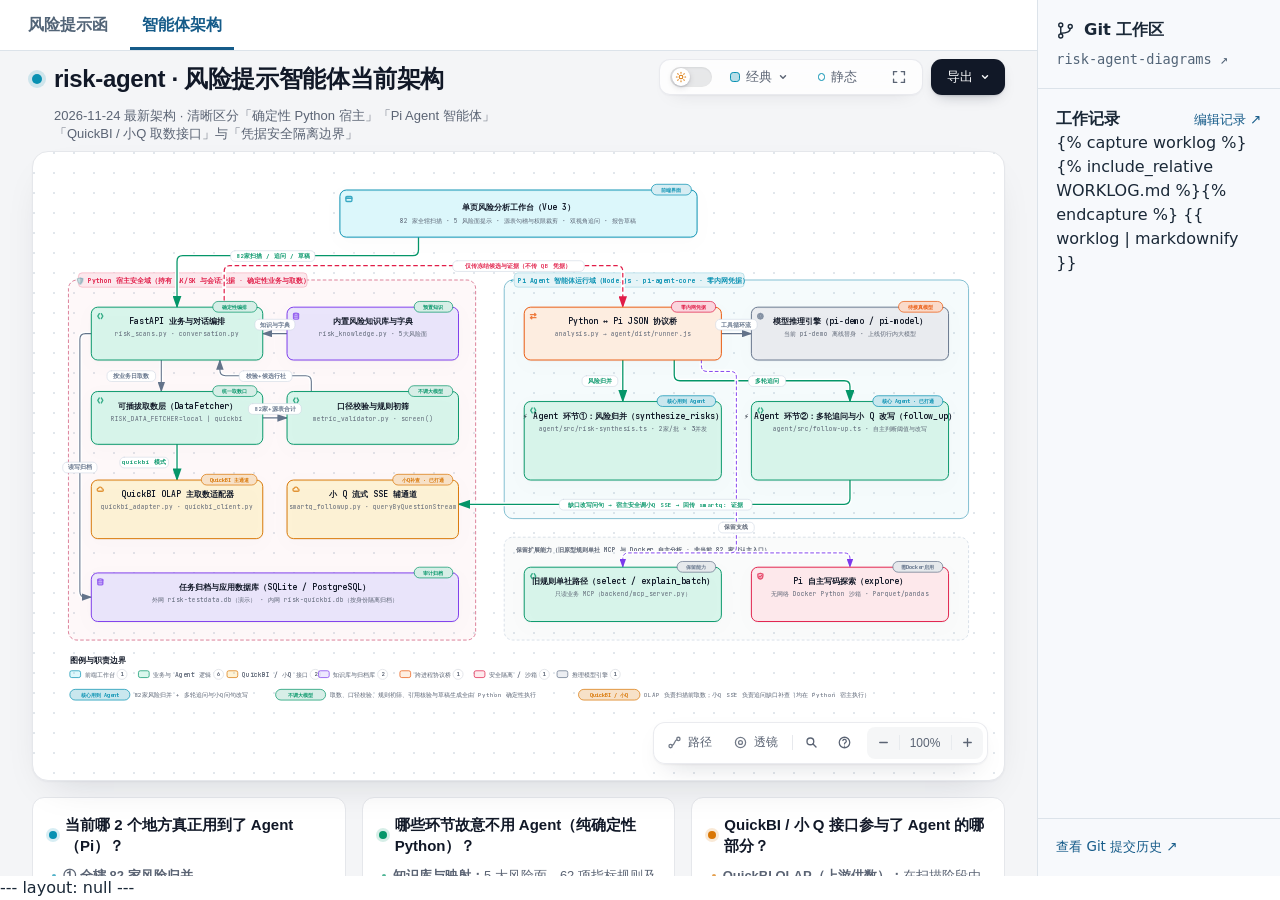
==== commit e6945511: "默认展示风险提示函，增加架构标签和 Git 工作记录" ====
--- a/risk-agent.html
+++ b/risk-agent.html
@@ -1,15080 +1,15 @@
-<!DOCTYPE html>
-<html lang="zh-CN" data-theme="dark" data-preset="classic">
+<!doctype html>
+<html lang="zh-CN">
 <head>
-  <meta charset="UTF-8">
-  <meta name="viewport" content="width=device-width, initial-scale=1.0">
-  <meta name="generator" content="archify 3.2.0">
-  <meta name="archify-reader-contract" content="declared-wide-v1">
-  <title>risk-agent · 风险提示智能体当前架构</title>
+  <meta charset="utf-8">
+  <title>智能体架构</title>
   <script>
-    // Resolve the theme before first paint so light-preference users don't
-    // see a dark flash. The toolbar script below re-applies with UI state.
-    (function () {
-      try {
-        var theme = null;
-        try {
-          var param = new URLSearchParams(window.location.search).get('theme');
-          if (param === 'light' || param === 'dark') theme = param;
-          if (new URLSearchParams(window.location.search).get('embed') === '1') {
-            document.documentElement.setAttribute('data-embed', 'true');
-          }
-          if (new URLSearchParams(window.location.search).get('present') === '1') {
-            document.documentElement.setAttribute('data-present', 'true');
-          }
-        } catch (_) {}
-        if (!theme) {
-          try { theme = localStorage.getItem('archify-theme'); } catch (_) {}
-        }
-        if (theme !== 'light' && theme !== 'dark') {
-          theme = window.matchMedia('(prefers-color-scheme: light)').matches ? 'light' : 'dark';
-        }
-        document.documentElement.setAttribute('data-theme', theme);
-      } catch (_) {}
-    })();
+    const target = location.search || location.hash
+      ? './diagrams/risk-agent.html' + location.search + location.hash
+      : './#architecture';
+    location.replace(target);
   </script>
-  <style id="archify-fonts">
-/*
-JetBrains Mono variable WOFF2 subsets from Google Fonts service revision v24.
-These fixed bytes are shared by the viewer and its SVG/raster exports.
-No local() source: an installed copy must not override the bundled font.
-Uncovered characters (including CJK) still use the system fallback stack.
-Upstream: https://github.com/JetBrains/JetBrainsMono
-
-cyrillic-ext    1664 bytes  sha256 9343de2ca5d9549f792e7962375af8efb0f320c7643bfd36c884b5a30e5c396f
-cyrillic        8892 bytes  sha256 4995a9a43ac659ec32fcd8b463755cd6a07b31a6e6b3894a6a153b661cf490e2
-greek           6800 bytes  sha256 49c3da6c9a2b279b0f1f860f5cfb1f5dc38d88a5c7be9c9b1837bbc4e3db6111
-vietnamese      5872 bytes  sha256 d44eb1936043a56038eb02dd70b243f379bef65783f94ec12f277550720411f1
-latin-ext      11596 bytes  sha256 9c38cb2d0d2d93c1ee6e21fa78db76f13ea7e15e15cc64214c7ca89b6aaa35c4
-latin          31340 bytes  sha256 2c32b9b3ee358c119e210f6f5195f9bd34894d78a785ff2e95d60e718e400af4
-
-Copyright 2020 The JetBrains Mono Project Authors (https://github.com/JetBrains/JetBrainsMono)
-
-This Font Software is licensed under the SIL Open Font License, Version 1.1.
-This license is copied below, and is also available with a FAQ at:
-https://openfontlicense.org
-
-
------------------------------------------------------------
-SIL OPEN FONT LICENSE Version 1.1 - 26 February 2007
------------------------------------------------------------
-
-PREAMBLE
-The goals of the Open Font License (OFL) are to stimulate worldwide
-development of collaborative font projects, to support the font creation
-efforts of academic and linguistic communities, and to provide a free and
-open framework in which fonts may be shared and improved in partnership
-with others.
-
-The OFL allows the licensed fonts to be used, studied, modified and
-redistributed freely as long as they are not sold by themselves. The
-fonts, including any derivative works, can be bundled, embedded,
-redistributed and/or sold with any software provided that any reserved
-names are not used by derivative works. The fonts and derivatives,
-however, cannot be released under any other type of license. The
-requirement for fonts to remain under this license does not apply
-to any document created using the fonts or their derivatives.
-
-DEFINITIONS
-"Font Software" refers to the set of files released by the Copyright
-Holder(s) under this license and clearly marked as such. This may
-include source files, build scripts and documentation.
-
-"Reserved Font Name" refers to any names specified as such after the
-copyright statement(s).
-
-"Original Version" refers to the collection of Font Software components as
-distributed by the Copyright Holder(s).
-
-"Modified Version" refers to any derivative made by adding to, deleting,
-or substituting -- in part or in whole -- any of the components of the
-Original Version, by changing formats or by porting the Font Software to a
-new environment.
-
-"Author" refers to any designer, engineer, programmer, technical
-writer or other person who contributed to the Font Software.
-
-PERMISSION & CONDITIONS
-Permission is hereby granted, free of charge, to any person obtaining
-a copy of the Font Software, to use, study, copy, merge, embed, modify,
-redistribute, and sell modified and unmodified copies of the Font
-Software, subject to the following conditions:
-
-1) Neither the Font Software nor any of its individual components,
-in Original or Modified Versions, may be sold by itself.
-
-2) Original or Modified Versions of the Font Software may be bundled,
-redistributed and/or sold with any software, provided that each copy
-contains the above copyright notice and this license. These can be
-included either as stand-alone text files, human-readable headers or
-in the appropriate machine-readable metadata fields within text or
-binary files as long as those fields can be easily viewed by the user.
-
-3) No Modified Version of the Font Software may use the Reserved Font
-Name(s) unless explicit written permission is granted by the corresponding
-Copyright Holder. This restriction only applies to the primary font name as
-presented to the users.
-
-4) The name(s) of the Copyright Holder(s) or the Author(s) of the Font
-Software shall not be used to promote, endorse or advertise any
-Modified Version, except to acknowledge the contribution(s) of the
-Copyright Holder(s) and the Author(s) or with their explicit written
-permission.
-
-5) The Font Software, modified or unmodified, in part or in whole,
-must be distributed entirely under this license, and must not be
-distributed under any other license. The requirement for fonts to
-remain under this license does not apply to any document created
-using the Font Software.
-
-TERMINATION
-This license becomes null and void if any of the above conditions are
-not met.
-
-DISCLAIMER
-THE FONT SOFTWARE IS PROVIDED "AS IS", WITHOUT WARRANTY OF ANY KIND,
-EXPRESS OR IMPLIED, INCLUDING BUT NOT LIMITED TO ANY WARRANTIES OF
-MERCHANTABILITY, FITNESS FOR A PARTICULAR PURPOSE AND NONINFRINGEMENT
-OF COPYRIGHT, PATENT, TRADEMARK, OR OTHER RIGHT. IN NO EVENT SHALL THE
-COPYRIGHT HOLDER BE LIABLE FOR ANY CLAIM, DAMAGES OR OTHER LIABILITY,
-INCLUDING ANY GENERAL, SPECIAL, INDIRECT, INCIDENTAL, OR CONSEQUENTIAL
-DAMAGES, WHETHER IN AN ACTION OF CONTRACT, TORT OR OTHERWISE, ARISING
-FROM, OUT OF THE USE OR INABILITY TO USE THE FONT SOFTWARE OR FROM
-OTHER DEALINGS IN THE FONT SOFTWARE.
-*/
-    /* cyrillic-ext */
-    @font-face { font-family: 'JetBrains Mono'; font-style: normal; font-weight: 400 800; font-display: swap;
-      src: url([data-uri]) format('woff2');
-      unicode-range: U+0460-052F, U+1C80-1C8A, U+20B4, U+2DE0-2DFF, U+A640-A69F, U+FE2E-FE2F; }
-    /* cyrillic */
-    @font-face { font-family: 'JetBrains Mono'; font-style: normal; font-weight: 400 800; font-display: swap;
-      src: url([data-uri]) format('woff2');
-      unicode-range: U+0301, U+0400-045F, U+0490-0491, U+04B0-04B1, U+2116; }
-    /* greek */
-    @font-face { font-family: 'JetBrains Mono'; font-style: normal; font-weight: 400 800; font-display: swap;
-      src: url([data-uri]) format('woff2');
-      unicode-range: U+0370-0377, U+037A-037F, U+0384-038A, U+038C, U+038E-03A1, U+03A3-03FF; }
-    /* vietnamese */
-    @font-face { font-family: 'JetBrains Mono'; font-style: normal; font-weight: 400 800; font-display: swap;
-      src: url([data-uri]) format('woff2');
-      unicode-range: U+0102-0103, U+0110-0111, U+0128-0129, U+0168-0169, U+01A0-01A1, U+01AF-01B0, U+0300-0301, U+0303-0304, U+0308-0309, U+0323, U+0329, U+1EA0-1EF9, U+20AB; }
-    /* latin-ext */
-    @font-face { font-family: 'JetBrains Mono'; font-style: normal; font-weight: 400 800; font-display: swap;
-      src: url([data-uri]) format('woff2');
-      unicode-range: U+0100-02BA, U+02BD-02C5, U+02C7-02CC, U+02CE-02D7, U+02DD-02FF, U+0304, U+0308, U+0329, U+1D00-1DBF, U+1E00-1E9F, U+1EF2-1EFF, U+2020, U+20A0-20AB, U+20AD-20C0, U+2113, U+2C60-2C7F, U+A720-A7FF; }
-    /* latin */
-    @font-face { font-family: 'JetBrains Mono'; font-style: normal; font-weight: 400 800; font-display: swap;
-      src: url([data-uri]) format('woff2');
-      unicode-range: U+0000-00FF, U+0131, U+0152-0153, U+02BB-02BC, U+02C6, U+02DA, U+02DC, U+0304, U+0308, U+0329, U+2000-206F, U+20AC, U+2122, U+2191, U+2193, U+2212, U+2215, U+FEFF, U+FFFD; }
-  </style>
-  <style>
-    /* ==========================================================
-       THEME VARIABLES — switch by toggling [data-theme] on <html>
-       ========================================================== */
-    :root,
-    [data-theme="dark"] {
-      --bg: #020617;
-      --grid: #1e293b;
-      --canvas-dot: rgba(148, 163, 184, 0.16);
-      --text: #ffffff;
-      --text-muted: #94a3b8;
-      --text-dim: #475569;
-      /* UI chrome and menu hints need more contrast than SVG .t-dim accents */
-      --text-faint: #7d8da1;
-
-      --panel: rgba(15, 23, 42, 0.5);
-      --panel-border: #1e293b;
-      --lane-fill: rgba(15, 23, 42, 0.22);
-      --lane-stroke: #334155;
-
-      --arrow: #94a3b8;
-      --arrow-emphasis: #34d399;
-
-      /* Opaque mask color used behind semi-transparent component fills
-         so the arrows drawn underneath are properly hidden. */
-      --mask: #0f172a;
-
-      --frontend-fill:    rgba(8, 51, 68, 0.4);
-      --frontend-stroke:  #22d3ee;
-      --backend-fill:     rgba(6, 78, 59, 0.4);
-      --backend-stroke:   #34d399;
-      --database-fill:    rgba(76, 29, 149, 0.4);
-      --database-stroke:  #a78bfa;
-      --cloud-fill:       rgba(120, 53, 15, 0.3);
-      --cloud-stroke:     #fbbf24;
-      --security-fill:    rgba(136, 19, 55, 0.4);
-      --security-stroke:  #fb7185;
-      --messagebus-fill:  rgba(251, 146, 60, 0.3);
-      --messagebus-stroke:#fb923c;
-      --external-fill:    rgba(30, 41, 59, 0.5);
-      --external-stroke:  #94a3b8;
-
-      --toolbar-bg:       rgba(15, 23, 42, 0.8);
-      --toolbar-border:   #334155;
-      --toolbar-text:     #e2e8f0;
-      --toolbar-hover:    rgba(15, 23, 42, 0.95);
-      --toolbar-menu-bg:  #0f172a;
-    }
-
-    [data-theme="light"] {
-      --bg: #f4f5f7;
-      --grid: #e9edf2;
-      --canvas-dot: #e2e7ec;
-      --text: #111827;
-      --text-muted: #5b6474;
-      --text-dim: #9aa3b2;
-      --text-faint: #6b7280;
-
-      --panel: #ffffff;
-      --panel-border: #e5e7eb;
-      --lane-fill: rgba(248, 250, 252, 0.65);
-      --lane-stroke: #cbd5e1;
-
-      --arrow: #64748b;
-      --arrow-emphasis: #059669;
-
-      --mask: #ffffff;
-
-      --frontend-fill: rgba(34, 211, 238, 0.15);
-      --frontend-stroke: #0891b2;
-      --backend-fill: rgba(52, 211, 153, 0.18);
-      --backend-stroke: #059669;
-      --database-fill: rgba(167, 139, 250, 0.2);
-      --database-stroke: #7c3aed;
-      --cloud-fill: rgba(251, 191, 36, 0.18);
-      --cloud-stroke: #d97706;
-      --security-fill: rgba(251, 113, 133, 0.15);
-      --security-stroke: #e11d48;
-      --messagebus-fill: rgba(251, 146, 60, 0.15);
-      --messagebus-stroke: #ea580c;
-      --external-fill: rgba(148, 163, 184, 0.18);
-      --external-stroke: #64748b;
-
-      --toolbar-bg:       rgba(255, 255, 255, 0.92);
-      --toolbar-border:   #cbd5e1;
-      --toolbar-text:     #334155;
-      --toolbar-hover:    #ffffff;
-      --toolbar-menu-bg:  #ffffff;
-    }
-
-    /* ==========================================================
-       SIGNAL FLOW — an opt-in, motion-forward visual preset.
-       The variables also target a standalone exported SVG, whose
-       root carries data-preset and data-theme directly.
-       ========================================================== */
-    [data-preset="signal-flow"][data-theme="dark"] {
-      --bg: #030711;
-      --grid: #15233a;
-      --panel: rgba(6, 14, 28, 0.78);
-      --panel-border: #1d3350;
-      --lane-fill: rgba(9, 22, 40, 0.5);
-      --lane-stroke: #2c4564;
-      --text: #f5fbff;
-      --text-muted: #9eb0c7;
-      --text-dim: #52667f;
-      --text-faint: #7890ad;
-      --mask: #07101e;
-      --frontend-fill: rgba(6, 182, 212, 0.14);
-      --frontend-stroke: #67e8f9;
-      --backend-fill: rgba(16, 185, 129, 0.14);
-      --backend-stroke: #5eead4;
-      --database-fill: rgba(139, 92, 246, 0.16);
-      --database-stroke: #c4b5fd;
-      --cloud-fill: rgba(245, 158, 11, 0.13);
-      --cloud-stroke: #fcd34d;
-      --security-fill: rgba(244, 63, 94, 0.13);
-      --security-stroke: #fda4af;
-      --messagebus-fill: rgba(249, 115, 22, 0.13);
-      --messagebus-stroke: #fdba74;
-      --external-fill: rgba(71, 85, 105, 0.24);
-      --external-stroke: #a5b4c7;
-      --arrow: #7890ad;
-      --arrow-emphasis: #2dd4bf;
-      --toolbar-bg: rgba(7, 16, 30, 0.86);
-      --toolbar-border: #29415f;
-      --toolbar-menu-bg: #07101e;
-    }
-
-    [data-preset="signal-flow"][data-theme="light"] {
-      --bg: #f4f9fc;
-      --grid: #d4e5ee;
-      --panel: rgba(255, 255, 255, 0.82);
-      --panel-border: #bfd5e2;
-      --lane-fill: rgba(232, 243, 248, 0.62);
-      --lane-stroke: #a9c5d5;
-      --text: #102638;
-      --text-muted: #587287;
-      --text-dim: #8aa2b4;
-      --text-faint: #668397;
-      --mask: #ffffff;
-      --frontend-fill: rgba(6, 182, 212, 0.09);
-      --frontend-stroke: #0789a1;
-      --backend-fill: rgba(5, 150, 105, 0.09);
-      --backend-stroke: #087f69;
-      --database-fill: rgba(124, 58, 237, 0.09);
-      --database-stroke: #7254c7;
-      --cloud-fill: rgba(217, 119, 6, 0.08);
-      --cloud-stroke: #b9670b;
-      --security-fill: rgba(225, 29, 72, 0.08);
-      --security-stroke: #c53a59;
-      --messagebus-fill: rgba(234, 88, 12, 0.08);
-      --messagebus-stroke: #c65f27;
-      --external-fill: rgba(100, 116, 139, 0.1);
-      --external-stroke: #607a8c;
-      --arrow: #7b97aa;
-      --arrow-emphasis: #0d9488;
-    }
-
-    /* ==========================================================
-       BLUEPRINT — a review-first drafting preset for deployment,
-       infrastructure, and technical design documentation. It keeps
-       the same semantic palette and geometry while trading glow for
-       precise grid contrast, squared materials, and drafting marks.
-       ========================================================== */
-    [data-preset="blueprint"][data-theme="dark"] {
-      --bg: #06131f;
-      --grid: #17425a;
-      --panel: rgba(7, 27, 43, 0.9);
-      --panel-border: #27627f;
-      --lane-fill: rgba(10, 43, 66, 0.36);
-      --lane-stroke: #34799a;
-      --text: #e3f6ff;
-      --text-muted: #91b8ca;
-      --text-dim: #557e92;
-      --text-faint: #739caf;
-      --mask: #0a2031;
-      --frontend-fill: rgba(26, 157, 193, 0.14);
-      --frontend-stroke: #66d9ef;
-      --backend-fill: rgba(31, 155, 124, 0.13);
-      --backend-stroke: #69dfbd;
-      --database-fill: rgba(120, 105, 196, 0.14);
-      --database-stroke: #b4a8ff;
-      --cloud-fill: rgba(197, 145, 43, 0.13);
-      --cloud-stroke: #ffd166;
-      --security-fill: rgba(199, 76, 104, 0.13);
-      --security-stroke: #ff8da1;
-      --messagebus-fill: rgba(207, 112, 49, 0.13);
-      --messagebus-stroke: #ffad66;
-      --external-fill: rgba(84, 119, 139, 0.18);
-      --external-stroke: #a7cad9;
-      --arrow: #78a3b7;
-      --arrow-emphasis: #64dfc1;
-      --toolbar-bg: rgba(7, 28, 45, 0.92);
-      --toolbar-border: #34799a;
-      --toolbar-text: #d8f3ff;
-      --toolbar-hover: rgba(18, 58, 83, 0.95);
-      --toolbar-menu-bg: #0a2031;
-    }
-
-    [data-preset="blueprint"][data-theme="light"] {
-      --bg: #edf7fa;
-      --grid: #b5d5e1;
-      --panel: rgba(249, 253, 255, 0.94);
-      --panel-border: #78aabd;
-      --lane-fill: rgba(210, 232, 240, 0.42);
-      --lane-stroke: #83b2c4;
-      --text: #123344;
-      --text-muted: #4e7486;
-      --text-dim: #86a6b4;
-      --text-faint: #668c9d;
-      --mask: #f9fdff;
-      --frontend-fill: rgba(8, 145, 178, 0.08);
-      --frontend-stroke: #087f9c;
-      --backend-fill: rgba(5, 128, 101, 0.08);
-      --backend-stroke: #08755f;
-      --database-fill: rgba(100, 75, 180, 0.08);
-      --database-stroke: #6757a8;
-      --cloud-fill: rgba(181, 120, 15, 0.08);
-      --cloud-stroke: #a86609;
-      --security-fill: rgba(190, 48, 80, 0.07);
-      --security-stroke: #b32f50;
-      --messagebus-fill: rgba(196, 81, 22, 0.07);
-      --messagebus-stroke: #b65120;
-      --external-fill: rgba(79, 112, 128, 0.08);
-      --external-stroke: #506f7e;
-      --arrow: #6d93a5;
-      --arrow-emphasis: #087f69;
-      --toolbar-bg: rgba(247, 252, 254, 0.94);
-      --toolbar-border: #8ab5c5;
-      --toolbar-text: #294f61;
-      --toolbar-hover: #ffffff;
-      --toolbar-menu-bg: #f9fdff;
-    }
-
-    /* ==========================================================
-       EDITORIAL — a warm, publication-minded preset for design
-       reviews, launch notes, and documentation. The diagram keeps
-       the same semantic palette and exact geometry, but trades
-       software chrome for paper, ink, ruled structure, and one
-       restrained vermilion accent.
-       ========================================================== */
-    [data-preset="editorial"][data-theme="dark"] {
-      --bg: #181611;
-      --grid: #39342a;
-      --panel: rgba(35, 31, 24, 0.96);
-      --panel-border: #625a4a;
-      --lane-fill: rgba(52, 46, 35, 0.46);
-      --lane-stroke: #726957;
-      --text: #f4eddf;
-      --text-muted: #b9ae9b;
-      --text-dim: #776e60;
-      --text-faint: #9d917e;
-      --mask: #231f18;
-      --frontend-fill: rgba(43, 133, 142, 0.16);
-      --frontend-stroke: #7fc6c7;
-      --backend-fill: rgba(63, 132, 92, 0.16);
-      --backend-stroke: #8fc29e;
-      --database-fill: rgba(117, 91, 141, 0.17);
-      --database-stroke: #c0a4d0;
-      --cloud-fill: rgba(170, 119, 49, 0.16);
-      --cloud-stroke: #d8ad68;
-      --security-fill: rgba(157, 69, 65, 0.17);
-      --security-stroke: #df9085;
-      --messagebus-fill: rgba(174, 79, 42, 0.16);
-      --messagebus-stroke: #df946f;
-      --external-fill: rgba(126, 115, 96, 0.18);
-      --external-stroke: #b8ad99;
-      --arrow: #948978;
-      --arrow-emphasis: #dd6b3d;
-      --toolbar-bg: rgba(35, 31, 24, 0.92);
-      --toolbar-border: #625a4a;
-      --toolbar-text: #eee5d5;
-      --toolbar-hover: #302a20;
-      --toolbar-menu-bg: #231f18;
-    }
-
-    [data-preset="editorial"][data-theme="light"] {
-      --bg: #f2eee5;
-      --grid: #d8d0c2;
-      --panel: rgba(251, 248, 241, 0.97);
-      --panel-border: #c4b9a6;
-      --lane-fill: rgba(229, 221, 207, 0.42);
-      --lane-stroke: #b8aa94;
-      --text: #242018;
-      --text-muted: #6f6658;
-      --text-dim: #a09788;
-      --text-faint: #817767;
-      --mask: #fbf8f1;
-      --frontend-fill: rgba(31, 117, 126, 0.09);
-      --frontend-stroke: #287e84;
-      --backend-fill: rgba(42, 119, 75, 0.09);
-      --backend-stroke: #397b53;
-      --database-fill: rgba(105, 75, 130, 0.09);
-      --database-stroke: #765d86;
-      --cloud-fill: rgba(157, 103, 31, 0.1);
-      --cloud-stroke: #9a671f;
-      --security-fill: rgba(153, 58, 52, 0.09);
-      --security-stroke: #9e463f;
-      --messagebus-fill: rgba(182, 70, 27, 0.09);
-      --messagebus-stroke: #ad4b25;
-      --external-fill: rgba(101, 91, 75, 0.09);
-      --external-stroke: #746b5e;
-      --arrow: #8a806f;
-      --arrow-emphasis: #bb4c23;
-      --toolbar-bg: rgba(251, 248, 241, 0.94);
-      --toolbar-border: #c4b9a6;
-      --toolbar-text: #40392f;
-      --toolbar-hover: #fffdf8;
-      --toolbar-menu-bg: #fbf8f1;
-    }
-
-    * { margin: 0; padding: 0; box-sizing: border-box; }
-
-    body {
-      --archify-page-top: 2rem;
-      font-family: -apple-system, BlinkMacSystemFont, 'Segoe UI', 'PingFang SC', 'Hiragino Sans GB', 'Microsoft YaHei', 'Noto Sans CJK SC', 'Noto Sans', Roboto, 'Helvetica Neue', Arial, sans-serif;
-      -webkit-font-smoothing: antialiased;
-      background: var(--bg);
-      min-height: 100vh;
-      padding: var(--archify-page-top) 2rem 2rem;
-      color: var(--text);
-      /* Theme surfaces change together; animating the page background leaves it
-         visibly out of sync with the SVG and panel for the first 200ms. */
-    }
-
-    html[data-preset="signal-flow"] body {
-      background-image:
-        radial-gradient(circle at 18% -8%, rgba(34, 211, 238, 0.14), transparent 34rem),
-        radial-gradient(circle at 92% 18%, rgba(139, 92, 246, 0.12), transparent 30rem);
-      background-attachment: fixed;
-    }
-    html[data-preset="signal-flow"][data-theme="light"] body {
-      background-image:
-        radial-gradient(circle at 18% -8%, rgba(6, 182, 212, 0.12), transparent 34rem),
-        radial-gradient(circle at 92% 18%, rgba(139, 92, 246, 0.08), transparent 30rem);
-    }
-    html[data-preset="blueprint"] body {
-      background-image:
-        linear-gradient(var(--grid) 1px, transparent 1px),
-        linear-gradient(90deg, var(--grid) 1px, transparent 1px);
-      background-size: 32px 32px;
-      background-position: -1px -1px;
-      background-attachment: fixed;
-    }
-    html[data-preset="editorial"] body {
-      background-image:
-        linear-gradient(90deg, transparent 0, transparent 5.4rem, color-mix(in srgb, var(--security-stroke) 18%, transparent) 5.4rem, color-mix(in srgb, var(--security-stroke) 18%, transparent) calc(5.4rem + 1px), transparent calc(5.4rem + 1px)),
-        repeating-linear-gradient(0deg, transparent 0, transparent 31px, color-mix(in srgb, var(--grid) 36%, transparent) 31px, color-mix(in srgb, var(--grid) 36%, transparent) 32px);
-      background-attachment: fixed;
-    }
-
-    /* Gallery/embed mode keeps the generated artifact as the source of truth
-       while presenting only its diagram surface inside a proof card. */
-    html[data-embed="true"] body {
-      min-height: 0;
-      padding: 0;
-      overflow: hidden;
-      background: var(--bg);
-      background-image: none;
-    }
-    html[data-embed="true"] .toolbar,
-    html[data-embed="true"] .header,
-    html[data-embed="true"] .cards,
-    html[data-embed="true"] .diagram-nav,
-    html[data-embed="true"] .overview-map,
-    html[data-embed="true"] .focus-chip,
-    html[data-embed="true"] .route-probe,
-    html[data-embed="true"] .semantic-lens,
-    html[data-embed="true"] .diagram-guide,
-    html[data-embed="true"] .node-finder,
-    html[data-embed="true"] .node-outline { display: none !important; }
-    html[data-embed="true"] .container { max-width: none; }
-    html[data-embed="true"] .diagram-container {
-      padding: 0.5rem;
-      border: 0;
-      border-radius: 0;
-      box-shadow: none;
-    }
-    html[data-embed="true"] .diagram-container svg { min-width: 0; }
-
-    /* Presentation Stage is a viewer-only layer: it gives the live diagram
-       the viewport while keeping guided views, theme, focus, and exports real.
-       Embed mode wins when both query parameters are present. */
-    html[data-present="true"]:not([data-embed="true"]) body {
-      --archify-page-top: 1rem;
-      height: 100dvh;
-      min-height: 0;
-      padding: 1rem;
-      overflow: hidden;
-    }
-    html[data-present="true"]:not([data-embed="true"]) .container {
-      display: flex;
-      flex-direction: column;
-      gap: 0.75rem;
-      width: 100%;
-      max-width: none;
-      height: calc(100dvh - 2rem);
-    }
-    html[data-present="true"]:not([data-embed="true"]) .header {
-      flex: none;
-      min-width: 0;
-      margin: 0;
-      padding-right: 23rem;
-    }
-    html[data-present="true"]:not([data-embed="true"]) .header-row { margin-bottom: 0.25rem; }
-    html[data-present="true"]:not([data-embed="true"]) .subtitle {
-      overflow: hidden;
-      text-overflow: ellipsis;
-      white-space: nowrap;
-    }
-
-    html[data-present="true"]:not([data-embed="true"]) .diagram-container {
-      display: flex;
-      flex: 1 1 auto;
-      align-items: center;
-      justify-content: center;
-      min-height: 0;
-      padding: 0.75rem;
-      padding-bottom: calc(0.75rem + var(--archify-nav-reserve));
-    }
-    html[data-present="true"]:not([data-embed="true"]) .diagram-container > svg {
-      flex: 1 1 auto;
-      height: 100%;
-      min-height: 0;
-      width: 100%;
-      min-width: 0;
-    }
-    html[data-present="true"]:not([data-embed="true"]) .cards { display: none; }
-    html[data-present="true"]:not([data-embed="true"]) #btn-present {
-      border-color: var(--frontend-stroke);
-      color: var(--frontend-stroke);
-    }
-
-    /* The reader owns only the outer scale. Compact automatic sequences fit at
-       their authored text size or larger. Long sequences and waterfall rows
-       favor reading width and page scroll; other diagrams keep height fitting.
-       Small automatic canvases retain a modest scale inside a usable shell.
-       Every strategy preserves the authored SVG/viewBox and semantic geometry. */
-    .container {
-      width: 100%;
-      max-width: var(--archify-reader-width, 1440px);
-      margin: 0 auto;
-    }
-    html[data-reader-area="true"] .diagram-container {
-      min-height: var(--archify-diagram-min-height);
-      display: flex;
-      align-items: center;
-    }
-    html[data-reader-area="true"] .diagram-container > svg { flex-shrink: 0; }
-    /* The original SVG legend can use the outer corner while the capped or fitted
-       diagram stays centered. The container still clips all outer paint. */
-    .diagram-container:has([data-reader-legend-corner]) > svg { overflow: visible; }
-    .diagram-container [data-reader-legend-corner] {
-      transform-origin: 0 0;
-      transform-box: view-box;
-      transform: var(--archify-reader-legend-transform);
-    }
-    html[data-reader-narrow="true"]:not([data-present="true"]) .diagram-container > svg {
-      min-width: 0;
-      max-width: var(--archify-diagram-max-width);
-      margin-inline: auto;
-    }
-    @media (min-width: 768px) and (max-height: 920px) {
-      .header { margin-bottom: 1rem; }
-      .diagram-container { padding: 1rem; }
-      .cards { margin-top: 1rem; }
-      .card { padding: 1rem; }
-    }
-
-    .header { margin-bottom: 1.5rem; padding-right: 29.5rem; }
-
-    html[data-preset="signal-flow"] .header,
-    html[data-preset="blueprint"] .header,
-    html[data-preset="editorial"] .header { padding-right: 29.5rem; }
-
-    .header-row {
-      display: flex;
-      align-items: center;
-      gap: 0.75rem;
-      min-height: 2.75rem;
-      margin-bottom: 0.25rem;
-    }
-
-    .pulse-dot {
-      flex: none;
-      width: 10px;
-      height: 10px;
-      background: var(--frontend-stroke);
-      border-radius: 50%;
-      box-shadow: 0 0 0 4px color-mix(in srgb, var(--frontend-stroke) 16%, transparent);
-      animation: none;
-    }
-
-    html[data-motion-capable="true"] .pulse-dot { animation: pulse 2s infinite; }
-
-    @keyframes pulse {
-      0%, 100% { opacity: 1; }
-      50% { opacity: 0.5; }
-    }
-
-    h1 {
-      font-size: 1.5rem;
-      font-weight: 650;
-      line-height: 1.25;
-      letter-spacing: -0.015em;
-    }
-
-    .subtitle {
-      color: var(--text-muted);
-      font-size: 0.875rem;
-      line-height: 1.55;
-      margin-left: 1.375rem;
-    }
-
-    html[data-preset="signal-flow"] .header-row::after {
-      content: attr(data-preset-badge-signal-flow);
-      flex: none;
-      margin-left: 0.25rem;
-      color: var(--frontend-stroke);
-      border: 1px solid var(--frontend-stroke);
-      border-radius: 999px;
-      padding: 0.28rem 0.6rem;
-      font-size: 0.625rem;
-      letter-spacing: 0.12em;
-      opacity: 0.82;
-      box-shadow: 0 0 20px rgba(34, 211, 238, 0.12);
-      white-space: nowrap;
-    }
-
-    html[data-preset="blueprint"] .pulse-dot {
-      width: 10px;
-      height: 10px;
-      border: 1px solid var(--frontend-stroke);
-      border-radius: 1px;
-      background: transparent;
-      box-shadow: inset 0 0 0 2px var(--bg);
-      transform: rotate(45deg);
-      animation: none;
-    }
-    html[data-preset="blueprint"] .header-row::after {
-      content: attr(data-preset-badge-blueprint);
-      flex: none;
-      margin-left: 0.25rem;
-      padding: 0.28rem 0.55rem;
-      border-top: 1px solid var(--frontend-stroke);
-      border-bottom: 1px solid var(--frontend-stroke);
-      color: var(--frontend-stroke);
-      font-size: 0.5625rem;
-      font-weight: 700;
-      letter-spacing: 0.14em;
-      white-space: nowrap;
-    }
-
-    html[data-preset="editorial"] h1,
-    html[data-preset="editorial"] .card h3 {
-      font-family: Georgia, 'Times New Roman', 'Songti SC', STSong, serif;
-      letter-spacing: -0.02em;
-    }
-    html[data-preset="editorial"] h1 { font-size: 1.72rem; font-weight: 600; }
-    html[data-preset="editorial"] .pulse-dot {
-      width: 9px;
-      height: 9px;
-      border: 1px solid var(--arrow-emphasis);
-      border-radius: 0;
-      background: var(--arrow-emphasis);
-      box-shadow: 0 0 0 3px color-mix(in srgb, var(--arrow-emphasis) 14%, transparent);
-      transform: rotate(45deg);
-      animation: none;
-    }
-    html[data-preset="editorial"] .header-row::after {
-      content: attr(data-preset-badge-editorial);
-      flex: none;
-      margin-left: 0.25rem;
-      padding: 0.32rem 0 0.24rem;
-      border-bottom: 2px solid var(--arrow-emphasis);
-      color: var(--arrow-emphasis);
-      font-family: Georgia, 'Times New Roman', serif;
-      font-size: 0.625rem;
-      font-style: italic;
-      font-weight: 600;
-      letter-spacing: 0.08em;
-      white-space: nowrap;
-    }
-
-    .diagram-container {
-      --archify-nav-reserve: 0px;
-      background: var(--panel);
-      border-radius: 1rem;
-      border: 1px solid var(--panel-border);
-      box-shadow: 0 1px 2px rgba(15, 23, 42, 0.04), 0 16px 40px -20px rgba(15, 23, 42, 0.18);
-      padding: 1.5rem;
-      padding-bottom: calc(1.5rem + var(--archify-nav-reserve));
-      overflow: hidden;
-      position: relative;
-    }
-
-    html[data-preset="signal-flow"] .diagram-container {
-      position: relative;
-      overflow: hidden;
-      background: linear-gradient(180deg, rgba(8, 20, 38, 0.82), rgba(3, 8, 18, 0.94));
-      box-shadow: inset 0 1px 0 rgba(255, 255, 255, 0.04), 0 28px 80px rgba(0, 0, 0, 0.34);
-    }
-    html[data-preset="signal-flow"][data-theme="light"] .diagram-container {
-      background: linear-gradient(180deg, rgba(255, 255, 255, 0.9), rgba(237, 246, 250, 0.94));
-      box-shadow: inset 0 1px 0 rgba(255, 255, 255, 0.72), 0 24px 60px rgba(45, 78, 99, 0.12);
-    }
-    html[data-preset="blueprint"] .diagram-container {
-      border-color: var(--panel-border);
-      border-radius: 0.35rem;
-      background: var(--panel);
-      box-shadow:
-        inset 0 0 0 1px color-mix(in srgb, var(--panel-border) 34%, transparent),
-        0 18px 48px rgba(0, 0, 0, 0.16);
-    }
-    html[data-preset="blueprint"] .diagram-container::after {
-      content: "";
-      position: absolute;
-      z-index: 10;
-      inset: 0.7rem;
-      pointer-events: none;
-      background:
-        linear-gradient(var(--frontend-stroke), var(--frontend-stroke)) left top / 1.35rem 1px no-repeat,
-        linear-gradient(var(--frontend-stroke), var(--frontend-stroke)) left top / 1px 1.35rem no-repeat,
-        linear-gradient(var(--frontend-stroke), var(--frontend-stroke)) right top / 1.35rem 1px no-repeat,
-        linear-gradient(var(--frontend-stroke), var(--frontend-stroke)) right top / 1px 1.35rem no-repeat,
-        linear-gradient(var(--frontend-stroke), var(--frontend-stroke)) left bottom / 1.35rem 1px no-repeat,
-        linear-gradient(var(--frontend-stroke), var(--frontend-stroke)) left bottom / 1px 1.35rem no-repeat,
-        linear-gradient(var(--frontend-stroke), var(--frontend-stroke)) right bottom / 1.35rem 1px no-repeat,
-        linear-gradient(var(--frontend-stroke), var(--frontend-stroke)) right bottom / 1px 1.35rem no-repeat;
-      opacity: 0.58;
-    }
-    html[data-preset="editorial"] .diagram-container {
-      overflow: hidden;
-      border-color: var(--panel-border);
-      border-radius: 0.38rem;
-      background:
-        linear-gradient(90deg, color-mix(in srgb, var(--security-fill) 58%, transparent), transparent 12%),
-        var(--panel);
-      box-shadow:
-        0 1px 0 color-mix(in srgb, var(--text) 6%, transparent),
-        0 18px 48px color-mix(in srgb, #000 19%, transparent);
-    }
-    html[data-preset="editorial"] .diagram-container::after {
-      position: absolute;
-      z-index: 10;
-      top: 0.72rem;
-      right: 1.25rem;
-      padding: 0.2rem 0.52rem;
-      border: 1px solid var(--panel-border);
-      background: var(--panel);
-      color: var(--arrow-emphasis);
-      content: attr(data-preset-badge-editorial-plate);
-      font-family: Georgia, 'Times New Roman', serif;
-      font-size: 0.52rem;
-      font-style: italic;
-      font-weight: 600;
-      letter-spacing: 0.09em;
-      pointer-events: none;
-    }
-    html[data-embed="true"][data-preset="editorial"] .diagram-container::after { display: none; }
-    html[data-motion-capable="true"][data-preset="signal-flow"][data-ambient-entry="running"] .diagram-container::before {
-      content: "";
-      position: absolute;
-      inset: 0;
-      pointer-events: none;
-      background: linear-gradient(115deg, transparent 28%, rgba(103, 232, 249, 0.035) 48%, transparent 68%);
-      transform: translateX(-70%);
-      animation: archify-signal-scan 4.8s ease-in-out 1 both;
-    }
-
-    /* Motion Governor gives the reader a real static state and gives the
-       strongest semantic action the only motion budget. Atmosphere resets to
-       its authored base instead of freezing mid-cycle. Static artifacts never
-       start a decorative pulse or scan. */
-    html:not([data-motion-capable="true"]) svg[data-animation="trace"] [data-animate] {
-      animation: none !important;
-    }
-    html:not([data-motion-capable="true"]) svg[data-animation="trace"] [data-graph-role="automatic-crossover"]:has(> [data-animate="edge"]) > [data-graph-role="automatic-crossover-underlay"] {
-      animation: none !important;
-    }
-    html[data-motion="still"] .pulse-dot,
-    html[data-motion="still"] .diagram-container::before,
-    html[data-motion="still"] svg[data-animation="trace"] [data-animate],
-    html[data-motion-owner] .pulse-dot,
-    html[data-motion-owner] .diagram-container::before,
-    html[data-motion-owner] svg[data-animation="trace"] [data-animate],
-    html[data-embed="true"] .pulse-dot,
-    html[data-embed="true"] .diagram-container::before,
-    html[data-share-playback="true"] .pulse-dot,
-    html[data-share-playback="true"] .diagram-container::before,
-    html[data-document-hidden="true"] .pulse-dot,
-    html[data-document-hidden="true"] .diagram-container::before,
-    html[data-document-hidden="true"] svg[data-animation="trace"] [data-animate],
-    html[data-motion="still"] svg[data-animation="trace"] [data-graph-role="automatic-crossover"]:has(> [data-animate="edge"]) > [data-graph-role="automatic-crossover-underlay"],
-    html[data-motion-owner] svg[data-animation="trace"] [data-graph-role="automatic-crossover"]:has(> [data-animate="edge"]) > [data-graph-role="automatic-crossover-underlay"],
-    html[data-embed="true"] svg[data-animation="trace"] [data-graph-role="automatic-crossover"]:has(> [data-animate="edge"]) > [data-graph-role="automatic-crossover-underlay"],
-    html[data-share-playback="true"] svg[data-animation="trace"] [data-graph-role="automatic-crossover"]:has(> [data-animate="edge"]) > [data-graph-role="automatic-crossover-underlay"],
-    html[data-document-hidden="true"] svg[data-animation="trace"] [data-graph-role="automatic-crossover"]:has(> [data-animate="edge"]) > [data-graph-role="automatic-crossover-underlay"] {
-      animation: none !important;
-    }
-    html[data-motion="still"] .diagram-container::before,
-    html[data-motion-owner] .diagram-container::before,
-    html[data-embed="true"] .diagram-container::before,
-    html[data-share-playback="true"] .diagram-container::before {
-      opacity: 0;
-    }
-    html[data-motion="still"] .intent-trace-flow,
-    html[data-motion="still"] .route-probe-flow,
-    html[data-motion="still"] .route-journey-flow,
-    html[data-motion="still"] .semantic-lens-flow,
-    html[data-motion="still"] .diagram-guide,
-    html[data-motion="still"] .overview-map-live,
-    html[data-document-hidden="true"] .intent-trace-flow,
-    html[data-document-hidden="true"] .route-probe-flow,
-    html[data-document-hidden="true"] .route-journey-flow,
-    html[data-document-hidden="true"] .semantic-lens-flow,
-    html[data-document-hidden="true"] .diagram-guide,
-    html[data-document-hidden="true"] .overview-map-live {
-      animation: none !important;
-    }
-
-    html[data-motion="still"] .intent-trace-flow,
-    html[data-motion="still"] .route-probe-flow {
-      stroke-dasharray: none;
-      stroke-dashoffset: 0;
-      opacity: 0.72;
-    }
-    html[data-motion="still"] .route-journey-overlay,
-    html[data-document-hidden="true"] .route-journey-overlay { display: none !important; }
-    html[data-motion="still"] .relationship-pulse-overlay { display: none !important; }
-
-    html[data-motion="still"] svg [data-node-id],
-    html[data-motion="still"] svg [data-edge-from],
-    html[data-motion="still"] svg [data-detail],
-    html[data-motion="still"] svg [data-detail-anchor],
-    html[data-motion="still"] svg [data-legend-hit],
-    html[data-motion="still"] svg {
-      transition: none !important;
-    }
-
-    svg {
-      font-family: 'JetBrains Mono', ui-monospace, SFMono-Regular, Menlo, Consolas, 'DejaVu Sans Mono', 'Liberation Mono', 'Noto Sans Mono CJK SC', 'PingFang SC', 'Hiragino Sans GB', 'Microsoft YaHei', monospace;
-      width: 100%;
-      min-width: min(900px, 100%);
-      display: block;
-      transform-origin: 0 0;
-      transition: transform 0.18s ease;
-    }
-
-    .diagram-container.is-camera-moving svg {
-      transition: transform 0.42s cubic-bezier(0.22, 1, 0.36, 1);
-    }
-    .diagram-container.is-camera-transaction svg { transition: none; }
-    .diagram-container.is-pannable { cursor: grab; }
-    .diagram-container.is-panning { cursor: grabbing; user-select: none; }
-    .diagram-container.is-panning svg { transition: none; }
-
-    .diagram-nav {
-      position: absolute;
-      right: 1rem;
-      bottom: 1rem;
-      z-index: 12;
-      translate: 0 calc(-1 * var(--archify-dock-lift, 0px));
-      display: inline-flex;
-      align-items: center;
-      max-width: calc(100% - 2rem);
-      padding: 0.25rem;
-      gap: 0.0625rem;
-      overflow-x: auto;
-      border: 1px solid color-mix(in srgb, var(--panel-border) 80%, transparent);
-      border-radius: 0.75rem;
-      background: color-mix(in srgb, var(--panel) 84%, transparent);
-      box-shadow: 0 1px 2px rgba(15, 23, 42, 0.05), 0 10px 28px -14px rgba(15, 23, 42, 0.28);
-      backdrop-filter: blur(14px) saturate(1.2);
-      scrollbar-width: none;
-    }
-    .diagram-nav::-webkit-scrollbar { display: none; }
-    .diagram-nav button,
-    .focus-chip button {
-      border: 0;
-      background: transparent;
-      color: var(--toolbar-text);
-      font: inherit;
-      cursor: pointer;
-    }
-    .diagram-nav button {
-      min-width: 2rem;
-      height: 2rem;
-      padding: 0 0.4rem;
-      border-radius: 0.5rem;
-      color: var(--text-muted);
-      font-size: 0.75rem;
-      font-weight: 500;
-      letter-spacing: 0;
-      transition: background 0.15s, color 0.15s;
-    }
-    .diagram-nav button:hover,
-    .diagram-nav button:focus-visible {
-      color: var(--text);
-      background: color-mix(in srgb, var(--text) 6%, transparent);
-    }
-    .diagram-nav button:hover,
-    .diagram-nav button:focus-visible,
-    .focus-chip button:hover,
-    .focus-chip button:focus-visible { background: var(--toolbar-hover); }
-    .diagram-nav button:focus-visible,
-    .focus-chip button:focus-visible {
-      outline: 2px solid var(--frontend-stroke);
-      outline-offset: 1px;
-    }
-    .diagram-nav button:disabled { opacity: 0.38; cursor: default; }
-    /* The Guide stays on the ? shortcut; Map only earns dock space once the
-       reader has zoomed past the full diagram (or opened it from the keyboard). */
-    .diagram-nav button[hidden] { display: none; }
-    .diagram-container:not(.is-pannable) #btn-overview-map:not([data-radar-requested]):not(:focus) { display: none; }
-    .diagram-nav button:disabled:hover { background: transparent; }
-    .diagram-nav #btn-route-probe,
-    .diagram-nav #btn-overview-map,
-    .diagram-nav #btn-semantic-lens {
-      min-width: auto;
-      padding-inline: 0.6rem;
-      color: var(--text-muted);
-      font-weight: 500;
-    }
-    .diagram-nav #btn-node-finder,
-    .diagram-nav [data-view="out"] {
-      position: relative;
-      margin-left: 0.375rem;
-    }
-    .diagram-nav #btn-node-finder::before,
-    .diagram-nav [data-view="out"]::before {
-      position: absolute;
-      top: 0.55rem;
-      bottom: 0.55rem;
-      left: -0.19rem;
-      width: 1px;
-      background: color-mix(in srgb, var(--panel-border) 90%, transparent);
-      content: "";
-      pointer-events: none;
-    }
-    .diagram-nav-icon {
-      display: block;
-      width: 0.95rem;
-      height: 0.95rem;
-      margin: auto;
-      background: currentColor;
-      -webkit-mask-position: center;
-      -webkit-mask-repeat: no-repeat;
-      -webkit-mask-size: contain;
-      mask-position: center;
-      mask-repeat: no-repeat;
-      mask-size: contain;
-    }
-    .diagram-nav-icon.find {
-      -webkit-mask-image: url("data:image/svg+xml,%3Csvg xmlns='http://www.w3.org/2000/svg' viewBox='0 0 20 20'%3E%3Ccircle cx='8.5' cy='8.5' r='4.5' fill='none' stroke='black' stroke-width='1.8'/%3E%3Cpath d='m12 12 4 4' fill='none' stroke='black' stroke-width='1.8' stroke-linecap='round'/%3E%3C/svg%3E");
-      mask-image: url("data:image/svg+xml,%3Csvg xmlns='http://www.w3.org/2000/svg' viewBox='0 0 20 20'%3E%3Ccircle cx='8.5' cy='8.5' r='4.5' fill='none' stroke='black' stroke-width='1.8'/%3E%3Cpath d='m12 12 4 4' fill='none' stroke='black' stroke-width='1.8' stroke-linecap='round'/%3E%3C/svg%3E");
-    }
-    .diagram-nav-icon.guide {
-      -webkit-mask-image: url("data:image/svg+xml,%3Csvg xmlns='http://www.w3.org/2000/svg' viewBox='0 0 20 20'%3E%3Ccircle cx='10' cy='10' r='7' fill='none' stroke='black' stroke-width='1.7'/%3E%3Cpath d='M7.8 7.3a2.4 2.4 0 014.6.9c0 1.8-2.4 2-2.4 3.7M10 14.9h.01' fill='none' stroke='black' stroke-width='1.7' stroke-linecap='round'/%3E%3C/svg%3E");
-      mask-image: url("data:image/svg+xml,%3Csvg xmlns='http://www.w3.org/2000/svg' viewBox='0 0 20 20'%3E%3Ccircle cx='10' cy='10' r='7' fill='none' stroke='black' stroke-width='1.7'/%3E%3Cpath d='M7.8 7.3a2.4 2.4 0 014.6.9c0 1.8-2.4 2-2.4 3.7M10 14.9h.01' fill='none' stroke='black' stroke-width='1.7' stroke-linecap='round'/%3E%3C/svg%3E");
-    }
-    .diagram-nav-icon.minus {
-      -webkit-mask-image: url("data:image/svg+xml,%3Csvg xmlns='http://www.w3.org/2000/svg' viewBox='0 0 20 20'%3E%3Cpath d='M5 10h10' fill='none' stroke='black' stroke-width='1.8' stroke-linecap='round'/%3E%3C/svg%3E");
-      mask-image: url("data:image/svg+xml,%3Csvg xmlns='http://www.w3.org/2000/svg' viewBox='0 0 20 20'%3E%3Cpath d='M5 10h10' fill='none' stroke='black' stroke-width='1.8' stroke-linecap='round'/%3E%3C/svg%3E");
-    }
-    .diagram-nav-icon.plus {
-      -webkit-mask-image: url("data:image/svg+xml,%3Csvg xmlns='http://www.w3.org/2000/svg' viewBox='0 0 20 20'%3E%3Cpath d='M10 5v10M5 10h10' fill='none' stroke='black' stroke-width='1.8' stroke-linecap='round'/%3E%3C/svg%3E");
-      mask-image: url("data:image/svg+xml,%3Csvg xmlns='http://www.w3.org/2000/svg' viewBox='0 0 20 20'%3E%3Cpath d='M10 5v10M5 10h10' fill='none' stroke='black' stroke-width='1.8' stroke-linecap='round'/%3E%3C/svg%3E");
-    }
-    .diagram-nav [data-view="reset"] {
-      display: inline-flex;
-      align-items: center;
-      justify-content: center;
-      gap: 0.2rem;
-      min-width: 3.1rem;
-      padding-inline: 0.35rem;
-    }
-    .diagram-nav [data-view="reset"][data-detail-visible] {
-      min-width: 3.8rem;
-    }
-    .diagram-nav-detail {
-      color: color-mix(in srgb, var(--toolbar-text) 52%, transparent);
-      font-size: 0.44rem;
-      font-weight: 700;
-      line-height: 1;
-      letter-spacing: 0.07em;
-    }
-    .diagram-nav-percent {
-      color: var(--text-muted);
-      font-size: 0.75rem;
-      font-weight: 500;
-      font-variant-numeric: tabular-nums;
-      line-height: 1;
-    }
-    /* Mode buttons carry a small glyph so the dock reads as one icon language. */
-    .diagram-nav #btn-route-probe,
-    .diagram-nav #btn-overview-map,
-    .diagram-nav #btn-semantic-lens {
-      display: inline-flex;
-      align-items: center;
-      gap: 0.375rem;
-      padding-inline: 0.55rem 0.65rem;
-    }
-    .diagram-nav #btn-route-probe::before,
-    .diagram-nav #btn-overview-map::before,
-    .diagram-nav #btn-semantic-lens::before {
-      flex: none;
-      width: 0.95rem;
-      height: 0.95rem;
-      background: currentColor;
-      content: "";
-      opacity: 0.85;
-      -webkit-mask: var(--nav-glyph) center / contain no-repeat;
-      mask: var(--nav-glyph) center / contain no-repeat;
-    }
-    .diagram-nav #btn-route-probe { --nav-glyph: url("data:image/svg+xml,%3Csvg xmlns='http://www.w3.org/2000/svg' viewBox='0 0 20 20'%3E%3Cg fill='none' stroke='black' stroke-width='1.7' stroke-linecap='round'%3E%3Ccircle cx='4.8' cy='14.8' r='2.2'/%3E%3Ccircle cx='15.2' cy='5.2' r='2.2'/%3E%3Cpath d='M6.9 13.9c3.8-1.4 2.6-6.3 6.2-7.8'/%3E%3C/g%3E%3C/svg%3E"); }
-    .diagram-nav #btn-overview-map { --nav-glyph: url("data:image/svg+xml,%3Csvg xmlns='http://www.w3.org/2000/svg' viewBox='0 0 20 20'%3E%3Cg fill='none' stroke='black' stroke-width='1.7' stroke-linejoin='round'%3E%3Cpath d='M2.8 5.4 7.4 3.5l5.2 2 4.6-1.9v11l-4.6 1.9-5.2-2-4.6 1.9z'/%3E%3Cpath d='M7.4 3.5v11M12.6 5.5v11'/%3E%3C/g%3E%3C/svg%3E"); }
-    .diagram-nav #btn-semantic-lens { --nav-glyph: url("data:image/svg+xml,%3Csvg xmlns='http://www.w3.org/2000/svg' viewBox='0 0 20 20'%3E%3Cg fill='none' stroke='black' stroke-width='1.7'%3E%3Ccircle cx='10' cy='10' r='6.8'/%3E%3Ccircle cx='10' cy='10' r='2.6'/%3E%3C/g%3E%3C/svg%3E"); }
-    /* Zoom out / level / zoom in join into one stepper well. */
-    .diagram-nav [data-view="out"],
-    .diagram-nav [data-view="reset"],
-    .diagram-nav [data-view="in"] {
-      position: relative;
-      border-radius: 0;
-      background: color-mix(in srgb, var(--panel-border) 38%, transparent);
-    }
-    .diagram-nav [data-view="out"] { margin-left: 0.375rem; border-radius: 0.5rem 0 0 0.5rem; }
-    .diagram-nav [data-view="out"]::before { display: none; }
-    .diagram-nav [data-view="reset"],
-    .diagram-nav [data-view="in"] { margin-left: -0.0625rem; }
-    .diagram-nav [data-view="in"] { border-radius: 0 0.5rem 0.5rem 0; }
-    .diagram-nav [data-view="reset"]::after,
-    .diagram-nav [data-view="in"]::after {
-      position: absolute;
-      top: 0.55rem;
-      bottom: 0.55rem;
-      left: 0;
-      width: 1px;
-      background: color-mix(in srgb, var(--panel-border) 75%, transparent);
-      content: "";
-      pointer-events: none;
-    }
-    .diagram-nav [data-view="out"]:hover,
-    .diagram-nav [data-view="reset"]:hover,
-    .diagram-nav [data-view="in"]:hover { background: color-mix(in srgb, var(--panel-border) 60%, transparent); }
-    .diagram-nav [data-view="out"]:disabled,
-    .diagram-nav [data-view="in"]:disabled { opacity: 1; color: color-mix(in srgb, var(--text-muted) 40%, transparent); }
-    .diagram-nav [data-view="out"]:disabled:hover,
-    .diagram-nav [data-view="in"]:disabled:hover { background: color-mix(in srgb, var(--panel-border) 38%, transparent); }
-    .diagram-nav [data-view="reset"] { min-width: 3.25rem; }
-    .diagram-container[data-camera-indicator="true"] .diagram-nav-detail,
-    .diagram-container[data-camera-indicator="true"] .diagram-nav-percent { color: var(--frontend-stroke); }
-    .diagram-nav #btn-diagram-guide[aria-expanded="true"] {
-      color: var(--cloud-stroke);
-      background: var(--toolbar-hover);
-    }
-
-    /* Semantic Radar is a deliberately simplified, viewer-only overview. It
-       uses authored node bounds and the live camera viewport rather than
-       cloning the canonical SVG, so IDs, filters, animation, and export state
-       stay singular and deterministic. */
-    .overview-map {
-      position: absolute;
-      right: 1rem;
-      bottom: calc(4.15rem + var(--archify-nav-reserve));
-      z-index: 12;
-      width: 11.25rem;
-      overflow: hidden;
-      border: 1px solid color-mix(in srgb, var(--frontend-stroke) 52%, var(--toolbar-border));
-      border-radius: 0.78rem;
-      background: var(--toolbar-menu-bg);
-      color: var(--toolbar-text);
-      box-shadow: 0 16px 42px rgba(0, 0, 0, 0.3);
-      backdrop-filter: blur(16px);
-      font-size: 0.625rem;
-    }
-    .overview-map[hidden] { display: none; }
-    .overview-map[data-docked="true"] {
-      position: fixed;
-      right: var(--archify-radar-right, 1rem);
-      top: var(--archify-radar-top, 1rem);
-      bottom: auto;
-    }
-    .overview-map[data-docked="true"][data-dock-side="left"] {
-      right: auto;
-      left: var(--archify-radar-left, 1rem);
-    }
-    html[data-preset="blueprint"] .overview-map { border-radius: 0.28rem; }
-    .overview-map-head {
-      display: grid;
-      grid-template-columns: auto minmax(0, 1fr) auto;
-      align-items: center;
-      gap: 0.45rem;
-      min-height: 2.25rem;
-      padding: 0.42rem 0.48rem 0.38rem 0.55rem;
-      border-bottom: 1px solid var(--toolbar-border);
-      background: linear-gradient(110deg, color-mix(in srgb, var(--frontend-fill) 45%, transparent), transparent 68%);
-      cursor: grab;
-      touch-action: none;
-      user-select: none;
-    }
-    .overview-map[data-panel-dragging="true"] .overview-map-head { cursor: grabbing; }
-    .overview-map[data-placement-invalid="true"] {
-      border-color: var(--security-stroke);
-      box-shadow: 0 0 0 2px color-mix(in srgb, var(--security-stroke) 34%, transparent), 0 16px 42px rgba(0, 0, 0, 0.3);
-    }
-    .overview-map[data-compact="true"] {
-      width: 7.4rem;
-    }
-    .overview-map[data-compact="true"] .overview-map-head {
-      grid-template-columns: minmax(0, 1fr) auto;
-      gap: 0.24rem;
-      min-height: 1.5rem;
-      padding: 0.05rem 0.16rem 0.05rem 0.32rem;
-      border-bottom: 0;
-    }
-    .overview-map[data-compact="true"] .overview-map-live,
-    .overview-map[data-compact="true"] .overview-map-copy,
-    .overview-map[data-compact="true"] .overview-map-surface,
-    .overview-map[data-compact="true"] .overview-map-hint {
-      display: none;
-    }
-    .overview-map[data-compact="true"] .overview-map-expand { display: inline-flex; }
-    .overview-map[data-compact="true"] .overview-map-close {
-      width: 1.15rem;
-      height: 1.15rem;
-      font-size: 0.72rem;
-    }
-    .overview-map-live {
-      width: 0.42rem;
-      height: 0.42rem;
-      border-radius: 50%;
-      background: var(--backend-stroke);
-      box-shadow: 0 0 0 0 color-mix(in srgb, var(--backend-stroke) 52%, transparent);
-      animation: archify-radar-live 2.4s ease-out infinite;
-    }
-    .overview-map-copy { min-width: 0; line-height: 1.1; }
-    .overview-map-copy strong {
-      display: block;
-      overflow: hidden;
-      color: var(--frontend-stroke);
-      font-size: 0.59rem;
-      letter-spacing: 0.12em;
-      text-transform: uppercase;
-      white-space: nowrap;
-      text-overflow: ellipsis;
-    }
-    .overview-map-copy small {
-      display: block;
-      margin-top: 0.18rem;
-      overflow: hidden;
-      color: var(--text-faint);
-      font-size: 0.52rem;
-      letter-spacing: 0.04em;
-      white-space: nowrap;
-      text-overflow: ellipsis;
-    }
-    .overview-map-expand {
-      display: none;
-      align-items: center;
-      justify-content: center;
-      min-width: 0;
-      height: 1.2rem;
-      padding: 0 0.34rem;
-      overflow: hidden;
-      border: 0;
-      border-radius: 0.3rem;
-      background: transparent;
-      color: var(--frontend-stroke);
-      font: inherit;
-      font-size: 0.49rem;
-      font-weight: 700;
-      letter-spacing: 0.06em;
-      text-transform: uppercase;
-      white-space: nowrap;
-      cursor: pointer;
-    }
-    .overview-map-close {
-      width: 1.55rem;
-      height: 1.55rem;
-      padding: 0;
-      border: 0;
-      border-radius: 0.34rem;
-      background: transparent;
-      color: var(--toolbar-text);
-      font: inherit;
-      font-size: 0.9rem;
-      cursor: pointer;
-    }
-    .overview-map-expand:hover,
-    .overview-map-expand:focus-visible,
-    .overview-map-close:hover,
-    .overview-map-close:focus-visible { background: var(--toolbar-hover); }
-    .overview-map-expand:focus-visible,
-    .overview-map-close:focus-visible,
-    .overview-map-surface:focus-visible,
-    .overview-map-node:focus-visible {
-      outline: 2px solid var(--frontend-stroke);
-      outline-offset: 1px;
-    }
-    .overview-map-surface {
-      position: relative;
-      height: 7rem;
-      margin: 0.42rem;
-      overflow: hidden;
-      border: 1px solid color-mix(in srgb, var(--panel-border) 72%, transparent);
-      border-radius: 0.42rem;
-      background:
-        linear-gradient(color-mix(in srgb, var(--panel-border) 26%, transparent) 1px, transparent 1px),
-        linear-gradient(90deg, color-mix(in srgb, var(--panel-border) 26%, transparent) 1px, transparent 1px),
-        color-mix(in srgb, var(--bg) 86%, transparent);
-      background-size: 12px 12px;
-      cursor: crosshair;
-      touch-action: none;
-    }
-    html[data-preset="blueprint"] .overview-map-surface { border-radius: 0.1rem; }
-    .overview-map-surface > svg {
-      width: 100%;
-      height: 100%;
-      min-width: 0;
-      transform: none !important;
-      transition: none !important;
-      display: block;
-      overflow: visible;
-    }
-    .overview-map-node {
-      fill: var(--backend-stroke);
-      fill-opacity: 0.52;
-      stroke: var(--backend-stroke);
-      stroke-opacity: 0.86;
-      vector-effect: non-scaling-stroke;
-      cursor: pointer;
-      transition: fill-opacity 140ms ease, stroke-width 140ms ease, filter 140ms ease;
-    }
-    .overview-map-node[data-kind="frontend"],
-    .overview-map-node[data-kind="start"] { fill: var(--frontend-stroke); stroke: var(--frontend-stroke); }
-    .overview-map-node[data-kind="database"],
-    .overview-map-node[data-kind="success"] { fill: var(--database-stroke); stroke: var(--database-stroke); }
-    .overview-map-node[data-kind="cloud"],
-    .overview-map-node[data-kind="waiting"] { fill: var(--cloud-stroke); stroke: var(--cloud-stroke); }
-    .overview-map-node[data-kind="messagebus"] { fill: var(--messagebus-stroke); stroke: var(--messagebus-stroke); }
-    .overview-map-node[data-kind="security"],
-    .overview-map-node[data-kind="decision"],
-    .overview-map-node[data-kind="failure"] { fill: var(--security-stroke); stroke: var(--security-stroke); }
-    .overview-map-node[data-kind="external"],
-    .overview-map-node[data-kind="neutral"] { fill: var(--external-stroke); stroke: var(--external-stroke); }
-    .overview-map-node[data-radar-active="true"],
-    .overview-map-node:hover,
-    .overview-map-node:focus-visible {
-      fill-opacity: 0.92;
-      stroke-width: 2.2;
-      filter: drop-shadow(0 0 3px currentColor);
-    }
-    .overview-map-viewport {
-      fill: color-mix(in srgb, var(--frontend-fill) 56%, transparent);
-      stroke: var(--frontend-stroke);
-      stroke-width: 2;
-      vector-effect: non-scaling-stroke;
-      pointer-events: none;
-      filter: drop-shadow(0 0 3px color-mix(in srgb, var(--frontend-stroke) 54%, transparent));
-    }
-    .overview-map-hint {
-      display: flex;
-      justify-content: space-between;
-      gap: 0.5rem;
-      padding: 0 0.52rem 0.46rem;
-      color: var(--text-faint);
-      font-size: 0.49rem;
-      letter-spacing: 0.06em;
-      text-transform: uppercase;
-    }
-    .diagram-nav #btn-overview-map[aria-expanded="true"] {
-      color: var(--frontend-stroke);
-      background: color-mix(in srgb, var(--frontend-stroke) 11%, transparent);
-    }
-    .overview-map-feedback {
-      position: absolute;
-      right: 1rem;
-      bottom: 4.15rem;
-      z-index: 13;
-      max-width: min(16rem, calc(100% - 2rem));
-      padding: 0.38rem 0.55rem;
-      border: 1px solid color-mix(in srgb, var(--frontend-stroke) 52%, var(--toolbar-border));
-      border-radius: 0.5rem;
-      background: var(--toolbar-menu-bg);
-      color: var(--toolbar-text);
-      box-shadow: 0 8px 24px rgba(0, 0, 0, 0.2);
-      font-size: 0.52rem;
-      line-height: 1.35;
-      pointer-events: none;
-    }
-    .overview-map-feedback[hidden] { display: none; }
-    .focus-chip[data-radar-yielded="true"] { display: none !important; }
-    .diagram-nav #btn-route-probe[aria-pressed="true"] {
-      color: var(--backend-stroke);
-      background: color-mix(in srgb, var(--backend-stroke) 11%, transparent);
-    }
-    .diagram-nav #btn-semantic-lens[aria-expanded="true"],
-    .diagram-nav #btn-semantic-lens[aria-pressed="true"] {
-      color: var(--database-stroke);
-      background: color-mix(in srgb, var(--database-stroke) 11%, transparent);
-    }
-
-    /* Semantic Lens turns the compiled node-kind palette into an analytical
-       legend. One kind reveals its real traffic; two kinds compare only their
-       direct authored relationships. Geometry and the canonical SVG stay put. */
-    .semantic-lens {
-      position: absolute;
-      right: 1rem;
-      bottom: calc(4.15rem + var(--archify-nav-reserve));
-      z-index: 24;
-      width: min(20rem, calc(100% - 2rem));
-      overflow: hidden;
-      border: 1px solid color-mix(in srgb, var(--database-stroke) 58%, var(--toolbar-border));
-      border-radius: 0.82rem;
-      background:
-        linear-gradient(135deg, color-mix(in srgb, var(--database-fill) 34%, transparent), transparent 48%),
-        var(--toolbar-menu-bg);
-      color: var(--toolbar-text);
-      box-shadow: 0 18px 52px rgba(0, 0, 0, 0.36);
-      backdrop-filter: blur(18px);
-      animation: archify-lens-in 180ms cubic-bezier(0.22, 1, 0.36, 1);
-    }
-    .semantic-lens[hidden] { display: none; }
-    .semantic-lens[data-dock-side="left"] { left: 1rem; right: auto; }
-    .semantic-lens[data-dock-side="right"] { left: auto; right: 1rem; }
-    html[data-preset="blueprint"] .semantic-lens { border-radius: 0.28rem; }
-    .semantic-lens-head {
-      display: grid;
-      grid-template-columns: minmax(0, 1fr) auto;
-      align-items: start;
-      gap: 0.75rem;
-      padding: 0.72rem 0.78rem 0.62rem;
-      border-bottom: 1px solid var(--toolbar-border);
-    }
-    .semantic-lens-eyebrow {
-      display: block;
-      color: var(--database-stroke);
-      font-size: 0.5rem;
-      font-weight: 800;
-      letter-spacing: 0.16em;
-      text-transform: uppercase;
-    }
-    .semantic-lens-title {
-      display: block;
-      margin-top: 0.16rem;
-      color: var(--text);
-      font-size: 0.82rem;
-      letter-spacing: -0.02em;
-    }
-    .semantic-lens-close {
-      width: 1.75rem;
-      height: 1.75rem;
-      padding: 0;
-      border: 0;
-      border-radius: 0.35rem;
-      background: transparent;
-      color: var(--toolbar-text);
-      font: inherit;
-      font-size: 1rem;
-      cursor: pointer;
-    }
-    .semantic-lens-close:hover,
-    .semantic-lens-close:focus-visible { background: var(--toolbar-hover); }
-    .semantic-lens-instruction {
-      margin: 0;
-      padding: 0.52rem 0.78rem 0.48rem;
-      color: var(--text-faint);
-      font-size: 0.55rem;
-      line-height: 1.45;
-    }
-    .semantic-lens-kinds {
-      display: grid;
-      grid-template-columns: 1fr 1fr;
-      gap: 0.3rem;
-      max-height: min(15rem, 40vh);
-      padding: 0 0.5rem 0.5rem;
-      overflow-y: auto;
-      scrollbar-width: thin;
-    }
-    .semantic-lens-kind {
-      --lens-color: var(--external-stroke);
-      display: grid;
-      grid-template-columns: auto minmax(0, 1fr) auto;
-      align-items: center;
-      gap: 0.42rem;
-      min-width: 0;
-      min-height: 2.15rem;
-      padding: 0.35rem 0.42rem;
-      border: 1px solid color-mix(in srgb, var(--lens-color) 24%, var(--toolbar-border));
-      border-radius: 0.45rem;
-      background: color-mix(in srgb, var(--panel) 76%, transparent);
-      color: var(--toolbar-text);
-      font: inherit;
-      text-align: left;
-      cursor: pointer;
-      transition: border-color 140ms ease, background 140ms ease, opacity 140ms ease;
-    }
-    html[data-preset="blueprint"] .semantic-lens-kind { border-radius: 0.12rem; }
-    .semantic-lens-kind[data-kind="frontend"],
-    .semantic-lens-kind[data-kind="start"] { --lens-color: var(--frontend-stroke); }
-    .semantic-lens-kind[data-kind="backend"],
-    .semantic-lens-kind[data-kind="active"] { --lens-color: var(--backend-stroke); }
-    .semantic-lens-kind[data-kind="database"],
-    .semantic-lens-kind[data-kind="success"] { --lens-color: var(--database-stroke); }
-    .semantic-lens-kind[data-kind="cloud"],
-    .semantic-lens-kind[data-kind="waiting"] { --lens-color: var(--cloud-stroke); }
-    .semantic-lens-kind[data-kind="messagebus"] { --lens-color: var(--messagebus-stroke); }
-    .semantic-lens-kind[data-kind="security"],
-    .semantic-lens-kind[data-kind="decision"],
-    .semantic-lens-kind[data-kind="failure"] { --lens-color: var(--security-stroke); }
-    .semantic-lens-kind:hover,
-    .semantic-lens-kind:focus-visible,
-    .semantic-lens-kind[aria-pressed="true"] {
-      border-color: color-mix(in srgb, var(--lens-color) 78%, var(--toolbar-border));
-      background: color-mix(in srgb, var(--lens-color) 11%, var(--panel));
-    }
-    .semantic-lens-kind:focus-visible,
-    .semantic-lens-close:focus-visible,
-    .semantic-lens-actions button:focus-visible {
-      outline: 2px solid var(--database-stroke);
-      outline-offset: 1px;
-    }
-    .semantic-lens-kind:disabled { opacity: 0.34; cursor: default; }
-    .semantic-lens-swatch {
-      width: 0.48rem;
-      height: 0.48rem;
-      border-radius: 50%;
-      background: var(--lens-color);
-      box-shadow: 0 0 8px color-mix(in srgb, var(--lens-color) 58%, transparent);
-    }
-    .semantic-lens-kind strong {
-      overflow: hidden;
-      color: var(--text);
-      font-size: 0.61rem;
-      text-overflow: ellipsis;
-      white-space: nowrap;
-    }
-    .semantic-lens-kind em {
-      color: var(--lens-color);
-      font-size: 0.54rem;
-      font-style: normal;
-      font-weight: 800;
-    }
-    .semantic-lens-status {
-      min-height: 2.5rem;
-      margin: 0;
-      padding: 0.55rem 0.78rem;
-      border-top: 1px solid var(--toolbar-border);
-      color: var(--text-faint);
-      font-size: 0.55rem;
-      line-height: 1.45;
-    }
-    .semantic-lens-status strong { color: var(--database-stroke); font-weight: 800; }
-    .semantic-lens-actions {
-      display: flex;
-      justify-content: flex-end;
-      gap: 0.28rem;
-      padding: 0 0.62rem 0.62rem;
-    }
-    .semantic-lens-actions button {
-      min-height: 1.8rem;
-      padding: 0.28rem 0.48rem;
-      border: 0;
-      border-radius: 0.35rem;
-      background: transparent;
-      color: var(--toolbar-text);
-      font: inherit;
-      font-size: 0.56rem;
-      cursor: pointer;
-    }
-    .semantic-lens-actions button:hover { background: var(--toolbar-hover); }
-    .semantic-lens-actions #semantic-lens-copy { color: var(--database-stroke); }
-    @keyframes archify-lens-in {
-      from { opacity: 0; transform: translateY(5px) scale(0.985); }
-      to { opacity: 1; transform: translateY(0) scale(1); }
-    }
-
-    /* Route Probe answers a reader question over the compiled semantic graph:
-       choose two stable nodes and reveal the shortest authored directed route.
-       The receipt and signal live entirely in the viewer layer. */
-    .route-probe {
-      position: absolute;
-      left: 1rem;
-      bottom: calc(1rem + var(--archify-nav-reserve));
-      z-index: 12;
-      width: min(46rem, calc(100% - 25rem));
-      min-width: 18rem;
-      overflow: hidden;
-      border: 1px solid color-mix(in srgb, var(--backend-stroke) 62%, var(--toolbar-border));
-      border-radius: 0.82rem;
-      background:
-        linear-gradient(115deg, color-mix(in srgb, var(--backend-fill) 50%, transparent), transparent 62%),
-        var(--toolbar-menu-bg);
-      color: var(--toolbar-text);
-      box-shadow: 0 18px 48px rgba(0, 0, 0, 0.3);
-      backdrop-filter: blur(16px);
-      font-size: 0.75rem;
-    }
-    .route-probe[hidden] { display: none; }
-    /* Picking needs one line of guidance, not a wide empty card; the panel
-       widens only when there is a traced route to show. */
-    .route-probe:not([data-state="result"]) { width: min(22rem, calc(100% - 2rem)); min-width: 0; }
-    .route-probe-path:has(> .route-probe-placeholder:only-child) { display: none; }
-    .route-probe[data-route-dock="top"] {
-      top: 1rem;
-      bottom: auto;
-    }
-    html[data-preset="blueprint"] .route-probe { border-radius: 0.25rem; }
-    .route-probe-head {
-      display: grid;
-      grid-template-columns: minmax(0, 1fr) auto;
-      align-items: start;
-      gap: 0.65rem;
-      padding: 0.625rem 0.75rem 0.5rem;
-      border-bottom: 1px solid color-mix(in srgb, var(--toolbar-border) 80%, transparent);
-    }
-    .route-probe-copy { min-width: 0; }
-    .route-probe-eyebrow {
-      display: block;
-      color: var(--backend-stroke);
-      font-size: 0.6875rem;
-      font-weight: 600;
-      letter-spacing: 0.02em;
-    }
-    .route-probe-title {
-      display: block;
-      margin-top: 0.14rem;
-      overflow: hidden;
-      color: var(--toolbar-text);
-      font-size: 0.875rem;
-      font-weight: 600;
-      line-height: 1.3;
-      white-space: nowrap;
-      text-overflow: ellipsis;
-    }
-    .route-probe-actions { display: flex; gap: 0.2rem; }
-    .route-probe button {
-      min-height: 1.55rem;
-      padding: 0.25rem 0.42rem;
-      border: 0;
-      border-radius: 0.36rem;
-      background: transparent;
-      color: var(--toolbar-text);
-      font: inherit;
-      cursor: pointer;
-    }
-    .route-probe button:hover,
-    .route-probe button:focus-visible { background: var(--toolbar-hover); }
-    .route-probe button:focus-visible {
-      outline: 2px solid var(--backend-stroke);
-      outline-offset: 1px;
-    }
-    .route-probe-copy-link { color: var(--frontend-stroke) !important; }
-    .route-probe-find { color: var(--backend-stroke) !important; }
-    .route-probe-copy-link[hidden] { display: none; }
-    .route-probe-find[hidden] { display: none; }
-    .route-probe-path {
-      display: flex;
-      align-items: center;
-      min-height: 2.2rem;
-      padding: 0.42rem 0.58rem 0.24rem;
-      overflow-x: auto;
-      scrollbar-width: thin;
-      white-space: nowrap;
-    }
-    .route-probe-node,
-    .route-probe button.route-probe-node {
-      flex: none;
-      max-width: 9.5rem;
-      overflow: hidden;
-      min-height: 1.75rem !important;
-      padding: 0.22rem 0.38rem;
-      border: 1px solid color-mix(in srgb, var(--backend-stroke) 46%, var(--toolbar-border));
-      border-radius: 999px;
-      background: color-mix(in srgb, var(--backend-fill) 52%, transparent);
-      color: var(--text);
-      font-size: 0.56rem;
-      font-weight: 700;
-      text-overflow: ellipsis;
-      white-space: nowrap;
-    }
-    .route-probe-node[data-endpoint="start"] {
-      border-color: var(--frontend-stroke);
-      color: var(--frontend-stroke);
-    }
-    .route-probe-node[data-endpoint="end"] {
-      border-color: var(--security-stroke);
-      color: var(--security-stroke);
-    }
-    .route-probe-node[data-route-journey-state="past"] { opacity: 0.66; }
-    .route-probe-node[data-route-journey-state="future"] { opacity: 0.48; }
-    .route-probe-node[aria-current="step"] {
-      border-color: var(--backend-stroke);
-      background: color-mix(in srgb, var(--backend-fill) 82%, var(--toolbar-menu-bg));
-      color: var(--text);
-      box-shadow: 0 0 0 1px color-mix(in srgb, var(--backend-stroke) 42%, transparent), 0 0 14px color-mix(in srgb, var(--backend-stroke) 34%, transparent);
-      opacity: 1;
-    }
-    html[data-preset="blueprint"] .route-probe-node[aria-current="step"] {
-      border-style: double;
-      border-width: 3px;
-      border-radius: 0.2rem;
-      box-shadow: none;
-    }
-    .route-probe-arrow {
-      flex: none;
-      padding: 0 0.28rem;
-      color: var(--text-faint);
-      font-size: 0.65rem;
-    }
-    .route-probe-placeholder {
-      color: var(--text-faint);
-      font-size: 0.75rem;
-    }
-    .route-probe-status {
-      display: block;
-      min-height: 1.45rem;
-      padding: 0.5rem 0.75rem 0.625rem;
-      color: var(--text-muted, var(--text-faint));
-      font-size: 0.75rem;
-      line-height: 1.45;
-    }
-    .route-journey-controls {
-      display: grid;
-      grid-template-columns: 2rem minmax(5.8rem, auto) 2rem minmax(4.8rem, auto);
-      justify-content: start;
-      gap: 0.22rem;
-      padding: 0.08rem 0.58rem 0.28rem;
-    }
-    .route-journey-controls[hidden] { display: none; }
-    .route-journey-controls button {
-      min-height: 1.8rem;
-      border: 1px solid color-mix(in srgb, var(--toolbar-border) 86%, transparent);
-      background: color-mix(in srgb, var(--toolbar-bg) 72%, transparent);
-      font-size: 0.54rem;
-      font-weight: 700;
-    }
-    .route-journey-controls button:disabled {
-      cursor: default;
-      opacity: 0.34;
-    }
-    .route-journey-play { color: var(--backend-stroke) !important; }
-    .route-journey-overview { color: var(--frontend-stroke) !important; }
-    .route-journey-controls[data-playing="true"] .route-journey-play {
-      border-color: color-mix(in srgb, var(--backend-stroke) 64%, var(--toolbar-border));
-      background: color-mix(in srgb, var(--backend-fill) 62%, transparent);
-    }
-    .route-probe[data-state="error"] {
-      border-color: color-mix(in srgb, var(--security-stroke) 72%, var(--toolbar-border));
-    }
-    .route-probe[data-state="error"] .route-probe-status { color: var(--security-stroke); }
-
-    .focus-chip {
-      position: absolute;
-      left: 1rem;
-      top: 1rem;
-      z-index: 12;
-      display: block;
-      width: min(22rem, calc(100% - 13rem));
-      max-width: calc(100% - 13rem);
-      overflow: hidden;
-      border: 1px solid var(--frontend-stroke);
-      border-radius: 0.85rem;
-      background: var(--toolbar-menu-bg);
-      color: var(--toolbar-text);
-      box-shadow: 0 18px 48px rgba(0, 0, 0, 0.3);
-      backdrop-filter: blur(16px);
-      font-size: 0.6875rem;
-    }
-    .focus-chip[hidden] { display: none; }
-    html[data-preset="blueprint"] .focus-chip { border-radius: 0.3rem; }
-    .focus-chip button {
-      flex: none;
-      padding: 0.3rem 0.45rem;
-      border-radius: 0.35rem;
-      font-size: 0.625rem;
-    }
-    .relationship-lens-head {
-      position: relative;
-      display: grid;
-      grid-template-columns: minmax(0, 1fr) auto;
-      align-items: start;
-      gap: 0.75rem;
-      padding: 0.9rem 0.75rem 0.65rem;
-      border-bottom: 1px solid var(--toolbar-border);
-      background: linear-gradient(120deg, color-mix(in srgb, var(--frontend-fill) 34%, transparent), transparent 72%);
-    }
-    .relationship-lens-drag-handle {
-      position: absolute;
-      top: 0.12rem;
-      left: 50%;
-      width: 2.5rem;
-      height: 0.78rem;
-      padding: 0 !important;
-      transform: translateX(-50%);
-      color: var(--text-faint) !important;
-      cursor: grab;
-      touch-action: none;
-      user-select: none;
-    }
-    .relationship-lens-drag-handle::before {
-      content: "";
-      display: block;
-      width: 1.25rem;
-      margin: auto;
-      border-top: 2px dotted currentColor;
-      opacity: 0.72;
-    }
-    .focus-chip[data-panel-dragging="true"] .relationship-lens-drag-handle { cursor: grabbing; }
-    @media (hover: none), (pointer: coarse) {
-      .relationship-lens-drag-handle { display: none; }
-    }
-    .relationship-lens-copy { min-width: 0; }
-    .relationship-lens-actions {
-      display: flex;
-      flex-direction: column;
-      align-items: flex-end;
-      gap: 0.18rem;
-    }
-    .relationship-lens-actions button { white-space: nowrap; }
-    .relationship-lens-actions #btn-focus-clear {
-      display: grid;
-      width: 1.75rem;
-      height: 1.75rem;
-      padding: 0;
-      place-items: center;
-      color: var(--text-muted);
-      font-size: 1rem;
-      line-height: 1;
-    }
-    .relationship-lens-actions #btn-focus-clear:hover,
-    .relationship-lens-actions #btn-focus-clear:focus-visible {
-      background: var(--toolbar-hover);
-      color: var(--text);
-    }
-    .relationship-lens-actions #btn-focus-copy { color: var(--frontend-stroke); }
-    .relationship-lens-actions #btn-focus-relations { display: none; }
-    .relationship-lens-eyebrow {
-      display: block;
-      margin-bottom: 0.18rem;
-      color: var(--frontend-stroke);
-      font-size: 0.5rem;
-      font-weight: 800;
-      letter-spacing: 0.14em;
-      text-transform: uppercase;
-    }
-    .relationship-lens-title {
-      display: block;
-      overflow: hidden;
-      color: var(--text);
-      font-size: 0.8rem;
-      line-height: 1.35;
-      text-overflow: ellipsis;
-      white-space: nowrap;
-    }
-    .semantic-passport-detail {
-      display: block;
-      margin-top: 0.12rem;
-      overflow: hidden;
-      color: var(--text-muted);
-      font-size: 0.625rem;
-      line-height: 1.4;
-      text-overflow: ellipsis;
-      white-space: nowrap;
-    }
-    .semantic-passport-detail[hidden] { display: none; }
-    .semantic-passport-meta {
-      display: flex;
-      flex-wrap: wrap;
-      gap: 0.24rem;
-      margin-top: 0.42rem;
-    }
-    .semantic-passport-meta span,
-    .semantic-passport-meta code {
-      max-width: 100%;
-      overflow: hidden;
-      padding: 0.14rem 0.34rem;
-      border: 1px solid color-mix(in srgb, var(--toolbar-border) 82%, transparent);
-      border-radius: 999px;
-      background: color-mix(in srgb, var(--panel) 68%, transparent);
-      color: var(--text-faint);
-      font: inherit;
-      font-size: 0.5rem;
-      letter-spacing: 0.04em;
-      text-overflow: ellipsis;
-      white-space: nowrap;
-    }
-    .semantic-passport-meta [data-passport="kind"] {
-      border-color: color-mix(in srgb, var(--frontend-stroke) 50%, var(--toolbar-border));
-      color: var(--frontend-stroke);
-      font-weight: 800;
-      text-transform: uppercase;
-    }
-    .semantic-passport-meta [data-passport="tag"] { color: var(--cloud-stroke); }
-    .semantic-passport-meta [data-passport="brand"] {
-      border-color: color-mix(in srgb, var(--messagebus-stroke) 52%, var(--toolbar-border));
-      color: var(--messagebus-stroke);
-      font-weight: 700;
-    }
-    .semantic-passport-meta [hidden] { display: none; }
-    html[data-preset="blueprint"] .semantic-passport-meta span,
-    html[data-preset="blueprint"] .semantic-passport-meta code { border-radius: 0.1rem; }
-    .semantic-passport-evidence {
-      margin-top: 0.52rem;
-      padding: 0.5rem;
-      border: 1px solid color-mix(in srgb, var(--backend-stroke) 32%, var(--toolbar-border));
-      border-radius: 0.55rem;
-      background: color-mix(in srgb, var(--backend-fill) 18%, var(--panel));
-    }
-    .semantic-passport-evidence[hidden] { display: none; }
-    html[data-preset="blueprint"] .semantic-passport-evidence { border-radius: 0.18rem; }
-    .semantic-passport-evidence-head {
-      display: flex;
-      align-items: center;
-      justify-content: space-between;
-      gap: 0.55rem;
-      margin-bottom: 0.35rem;
-    }
-    .semantic-passport-evidence-status {
-      display: inline-flex;
-      align-items: center;
-      gap: 0.28rem;
-      color: var(--backend-stroke);
-      font-size: 0.5rem;
-      font-weight: 800;
-      letter-spacing: 0.08em;
-      text-transform: uppercase;
-    }
-    .semantic-passport-evidence-status::before {
-      content: '';
-      width: 0.38rem;
-      height: 0.38rem;
-      border-radius: 50%;
-      background: var(--backend-stroke);
-      box-shadow: 0 0 0 3px color-mix(in srgb, var(--backend-stroke) 14%, transparent);
-    }
-    .semantic-passport-repository {
-      min-width: 0;
-      overflow: hidden;
-      color: var(--text-faint);
-      font-size: 0.5rem;
-      text-decoration: none;
-      text-overflow: ellipsis;
-      white-space: nowrap;
-    }
-    .semantic-passport-repository:hover,
-    .semantic-passport-repository:focus-visible { color: var(--backend-stroke); }
-    .semantic-passport-evidence-links { display: grid; gap: 0.22rem; }
-    .semantic-passport-source {
-      display: grid;
-      grid-template-columns: minmax(0, 1fr) auto;
-      gap: 0.15rem 0.45rem;
-      align-items: center;
-      padding: 0.34rem 0.4rem;
-      border: 1px solid transparent;
-      border-radius: 0.38rem;
-      color: var(--text-muted);
-      text-decoration: none;
-    }
-    a.semantic-passport-source:hover,
-    a.semantic-passport-source:focus-visible {
-      border-color: color-mix(in srgb, var(--backend-stroke) 42%, transparent);
-      background: color-mix(in srgb, var(--backend-fill) 32%, transparent);
-      color: var(--text);
-    }
-    .semantic-passport-source strong {
-      overflow: hidden;
-      font-size: 0.5625rem;
-      text-overflow: ellipsis;
-      white-space: nowrap;
-    }
-    .semantic-passport-source code {
-      color: var(--backend-stroke);
-      font: inherit;
-      font-size: 0.5rem;
-    }
-    .semantic-passport-source small {
-      grid-column: 1 / -1;
-      overflow: hidden;
-      color: var(--text-faint);
-      font-size: 0.5rem;
-      text-overflow: ellipsis;
-      white-space: nowrap;
-    }
-    .relationship-lens-summary {
-      display: block;
-      margin-top: 0.12rem;
-      color: var(--text-faint);
-      font-size: 0.5625rem;
-    }
-    .semantic-passport-reach {
-      display: grid;
-      gap: 0.28rem;
-      margin-top: 0.52rem;
-      padding-top: 0.48rem;
-      border-top: 1px solid color-mix(in srgb, var(--toolbar-border) 76%, transparent);
-    }
-    .semantic-passport-reach[hidden] { display: none; }
-    .semantic-passport-reach-label {
-      color: var(--text-faint);
-      font-size: 0.5rem;
-      font-weight: 800;
-      letter-spacing: 0.1em;
-      text-transform: uppercase;
-    }
-    .semantic-passport-reach-actions {
-      display: grid;
-      grid-template-columns: repeat(2, minmax(0, 1fr));
-      gap: 0.25rem;
-    }
-    .semantic-passport-reach-actions button {
-      display: flex;
-      align-items: center;
-      justify-content: space-between;
-      gap: 0.5rem;
-      min-width: 0;
-      min-height: 2rem;
-      padding: 0.32rem 0.42rem;
-      border: 1px solid color-mix(in srgb, var(--toolbar-border) 86%, transparent);
-      background: color-mix(in srgb, var(--panel) 70%, transparent);
-      color: var(--text-muted);
-      text-align: left;
-    }
-    .semantic-passport-reach-actions button:hover:not(:disabled),
-    .semantic-passport-reach-actions button:focus-visible {
-      border-color: color-mix(in srgb, var(--frontend-stroke) 62%, var(--toolbar-border));
-      color: var(--text);
-    }
-    .semantic-passport-reach-actions button:focus-visible {
-      outline: 2px solid var(--frontend-stroke);
-      outline-offset: 1px;
-    }
-    .semantic-passport-reach-actions button:disabled {
-      cursor: default;
-      opacity: 0.5;
-    }
-    .semantic-passport-reach-actions button[aria-pressed="true"] {
-      border-color: color-mix(in srgb, var(--reach-color, var(--frontend-stroke)) 72%, var(--toolbar-border));
-      background: color-mix(in srgb, var(--reach-fill, var(--frontend-fill)) 48%, transparent);
-      color: var(--text);
-    }
-    #btn-reach-upstream {
-      --reach-color: var(--database-stroke);
-      --reach-fill: var(--database-fill);
-    }
-    #btn-reach-downstream {
-      --reach-color: var(--backend-stroke);
-      --reach-fill: var(--backend-fill);
-    }
-    .semantic-passport-reach-actions strong {
-      color: var(--reach-color, var(--frontend-stroke));
-      font-size: 0.625rem;
-    }
-    .semantic-passport-reach-status {
-      color: var(--text-faint);
-      font-size: 0.525rem;
-      line-height: 1.4;
-    }
-    .semantic-passport-reach-status[hidden] { display: none; }
-    .relationship-lens-list {
-      max-height: min(18rem, 46vh);
-      overflow: auto;
-      padding: 0.4rem;
-      scrollbar-width: thin;
-      scrollbar-color: var(--frontend-stroke) transparent;
-    }
-    .relationship-lens-list::-webkit-scrollbar { width: 4px; }
-    .relationship-lens-list::-webkit-scrollbar-thumb {
-      border-radius: 999px;
-      background: color-mix(in srgb, var(--frontend-stroke) 68%, transparent);
-    }
-    .relationship-lens-group + .relationship-lens-group { margin-top: 0.35rem; }
-    .relationship-lens-group-title {
-      display: block;
-      padding: 0.24rem 0.38rem 0.16rem;
-      color: var(--text-faint);
-      font-size: 0.5rem;
-      font-weight: 800;
-      letter-spacing: 0.12em;
-      text-transform: uppercase;
-    }
-    .relationship-lens-row {
-      display: grid;
-      grid-template-columns: 2.1rem minmax(0, 1fr);
-      gap: 0.06rem 0.45rem;
-      width: 100%;
-      padding: 0.45rem 0.5rem !important;
-      text-align: left;
-    }
-    .relationship-lens-row:hover,
-    .relationship-lens-row:focus-visible,
-    .relationship-lens-row[data-preview-active="true"] {
-      background: var(--toolbar-hover);
-      box-shadow: inset 2px 0 0 var(--frontend-stroke);
-    }
-    .relationship-lens-row:focus-visible {
-      outline: 2px solid var(--frontend-stroke);
-      outline-offset: -2px;
-    }
-    .relationship-lens-direction {
-      grid-row: 1 / 3;
-      align-self: center;
-      color: var(--frontend-stroke);
-      font-size: 0.5rem;
-      font-weight: 800;
-      letter-spacing: 0.08em;
-    }
-    .relationship-lens-row[data-direction="in"] .relationship-lens-direction { color: var(--database-stroke); }
-    .relationship-lens-row[data-direction="loop"] .relationship-lens-direction { color: var(--security-stroke); }
-    .relationship-lens-row strong {
-      overflow: hidden;
-      color: var(--text);
-      font-size: 0.6875rem;
-      text-overflow: ellipsis;
-      white-space: nowrap;
-    }
-    .relationship-lens-row small {
-      overflow: hidden;
-      color: var(--text-faint);
-      font-size: 0.5625rem;
-      text-overflow: ellipsis;
-      white-space: nowrap;
-    }
-    .relationship-lens-empty {
-      margin: 0;
-      padding: 0.75rem;
-      color: var(--text-faint);
-      font-size: 0.625rem;
-      text-align: center;
-    }
-
-    /* Diagram Guide keeps the artifact's growing reader vocabulary
-       discoverable without widening the permanent control bar. It derives
-       honest counts at runtime and delegates every action to an existing
-       production interaction instead of creating a second command system. */
-    .diagram-guide {
-      position: absolute;
-      top: 1rem;
-      right: 1rem;
-      z-index: 26;
-      width: min(32rem, calc(100% - 2rem));
-      max-height: min(42rem, calc(100% - 2rem));
-      overflow: auto;
-      border: 1px solid color-mix(in srgb, var(--cloud-stroke) 58%, var(--toolbar-border));
-      border-radius: 0.82rem;
-      background:
-        linear-gradient(135deg, color-mix(in srgb, var(--cloud-fill) 32%, transparent), transparent 42%),
-        var(--toolbar-menu-bg);
-      color: var(--toolbar-text);
-      box-shadow: 0 22px 64px rgba(0, 0, 0, 0.4);
-      backdrop-filter: blur(18px);
-      animation: archify-guide-in 180ms cubic-bezier(0.22, 1, 0.36, 1);
-    }
-    .diagram-guide[hidden] { display: none; }
-    html[data-preset="blueprint"] .diagram-guide { border-radius: 0.28rem; }
-    .diagram-guide-head {
-      display: grid;
-      grid-template-columns: minmax(0, 1fr) auto;
-      align-items: start;
-      gap: 1rem;
-      padding: 0.82rem 0.9rem 0.68rem;
-      border-bottom: 1px solid var(--toolbar-border);
-    }
-    .diagram-guide-eyebrow {
-      display: block;
-      color: var(--cloud-stroke);
-      font-size: 0.5rem;
-      font-weight: 800;
-      letter-spacing: 0.16em;
-      text-transform: uppercase;
-    }
-    .diagram-guide-title {
-      display: block;
-      margin-top: 0.16rem;
-      color: var(--text);
-      font-size: 0.86rem;
-      letter-spacing: -0.02em;
-    }
-    .diagram-guide-close {
-      width: 1.8rem;
-      height: 1.8rem;
-      border: 0;
-      border-radius: 0.35rem;
-      background: transparent;
-      color: var(--toolbar-text);
-      font: inherit;
-      font-size: 1rem;
-      cursor: pointer;
-    }
-    .diagram-guide-close:hover,
-    .diagram-guide-close:focus-visible { background: var(--toolbar-hover); }
-    .diagram-guide-stats {
-      display: flex;
-      align-items: center;
-      gap: 0.5rem;
-      margin: 0;
-      padding: 0.54rem 0.9rem;
-      border-bottom: 1px solid color-mix(in srgb, var(--toolbar-border) 74%, transparent);
-      color: var(--text-faint);
-      font-size: 0.56rem;
-      letter-spacing: 0.025em;
-    }
-    .diagram-guide-stats::before {
-      content: '';
-      width: 0.42rem;
-      height: 0.42rem;
-      flex: none;
-      border-radius: 50%;
-      background: var(--backend-stroke);
-      box-shadow: 0 0 10px color-mix(in srgb, var(--backend-stroke) 72%, transparent);
-    }
-    .diagram-guide-actions {
-      display: grid;
-      grid-template-columns: 1fr 1fr;
-      gap: 0.38rem;
-      padding: 0.62rem;
-    }
-    .diagram-guide-action {
-      --guide-accent: var(--frontend-stroke);
-      display: grid;
-      grid-template-columns: auto minmax(0, 1fr) auto;
-      align-items: center;
-      gap: 0.55rem;
-      min-height: 4.15rem;
-      padding: 0.55rem 0.58rem;
-      border: 1px solid color-mix(in srgb, var(--guide-accent) 22%, var(--toolbar-border));
-      border-radius: 0.55rem;
-      background: color-mix(in srgb, var(--panel) 78%, transparent);
-      color: var(--toolbar-text);
-      font: inherit;
-      text-align: left;
-      cursor: pointer;
-      transition: border-color 140ms ease, background 140ms ease, transform 140ms ease;
-    }
-    .diagram-guide-action[data-guide-action="route"] { --guide-accent: var(--backend-stroke); }
-    .diagram-guide-action[data-guide-action="map"] { --guide-accent: var(--database-stroke); }
-    .diagram-guide-action[data-guide-action="lens"] { --guide-accent: var(--messagebus-stroke); }
-
-    .diagram-guide-action[data-guide-action="present"] {
-      --guide-accent: var(--cloud-stroke);
-    }
-    .diagram-guide-action:hover,
-    .diagram-guide-action:focus-visible {
-      border-color: color-mix(in srgb, var(--guide-accent) 76%, var(--toolbar-border));
-      background: color-mix(in srgb, var(--guide-accent) 9%, var(--panel));
-      transform: translateY(-1px);
-    }
-    .diagram-guide-action:focus-visible,
-    .diagram-guide-close:focus-visible {
-      outline: 2px solid var(--cloud-stroke);
-      outline-offset: 1px;
-    }
-    .diagram-guide-action:disabled {
-      opacity: 0.42;
-      cursor: default;
-      transform: none;
-    }
-    .diagram-guide-index {
-      display: grid;
-      place-items: center;
-      width: 1.65rem;
-      height: 1.65rem;
-      border: 1px solid color-mix(in srgb, var(--guide-accent) 64%, var(--toolbar-border));
-      border-radius: 0.35rem;
-      color: var(--guide-accent);
-      font-size: 0.5rem;
-      font-weight: 800;
-      letter-spacing: 0.06em;
-    }
-    .diagram-guide-action-copy { min-width: 0; }
-    .diagram-guide-action strong {
-      display: block;
-      overflow: hidden;
-      color: var(--text);
-      font-size: 0.66rem;
-      text-overflow: ellipsis;
-      white-space: nowrap;
-    }
-    .diagram-guide-action small {
-      display: -webkit-box;
-      margin-top: 0.18rem;
-      overflow: hidden;
-      color: var(--text-faint);
-      font-size: 0.5rem;
-      line-height: 1.35;
-      -webkit-box-orient: vertical;
-      -webkit-line-clamp: 2;
-    }
-    .diagram-guide kbd {
-      align-self: start;
-      min-width: 1.45rem;
-      padding: 0.12rem 0.3rem;
-      border: 1px solid var(--toolbar-border);
-      border-radius: 0.25rem;
-      color: var(--text-faint);
-      font: inherit;
-      font-size: 0.5rem;
-      text-align: center;
-    }
-    .diagram-guide-shortcuts {
-      display: flex;
-      flex-wrap: wrap;
-      gap: 0.34rem 0.62rem;
-      padding: 0.58rem 0.9rem 0.68rem;
-      border-top: 1px solid var(--toolbar-border);
-      color: var(--text-faint);
-      font-size: 0.5rem;
-    }
-    .diagram-guide-shortcuts span {
-      display: inline-flex;
-      align-items: center;
-      gap: 0.28rem;
-      white-space: nowrap;
-    }
-    .diagram-guide-feedback {
-      min-height: 1rem;
-      margin: -0.18rem 0.9rem 0.62rem;
-      color: var(--security-stroke);
-      font-size: 0.5rem;
-    }
-    .diagram-guide-feedback:empty { display: none; }
-    .diagram-guide-credit {
-      display: flex;
-      align-items: center;
-      justify-content: space-between;
-      gap: 0.6rem;
-      padding: 0.46rem 0.9rem 0.56rem;
-      border-top: 1px solid color-mix(in srgb, var(--toolbar-border) 74%, transparent);
-      color: var(--text-faint);
-      font-size: 0.5rem;
-      letter-spacing: 0.02em;
-      text-decoration: none;
-    }
-    .diagram-guide-credit-link {
-      display: inline-flex;
-      align-items: center;
-      gap: 0.28rem;
-      flex: none;
-      opacity: 0.72;
-      transition: opacity 120ms ease, color 120ms ease;
-    }
-    .diagram-guide-star {
-      width: 0.62rem;
-      height: 0.62rem;
-      background: currentColor;
-      -webkit-mask: url("data:image/svg+xml,%3Csvg xmlns='http://www.w3.org/2000/svg' viewBox='0 0 16 16'%3E%3Cpath d='M8 1.6l1.9 3.9 4.3.6-3.1 3 .7 4.3L8 11.4l-3.8 2 .7-4.3-3.1-3 4.3-.6z' fill='none' stroke='black' stroke-width='1.3' stroke-linejoin='round'/%3E%3C/svg%3E") center / contain no-repeat;
-      mask: url("data:image/svg+xml,%3Csvg xmlns='http://www.w3.org/2000/svg' viewBox='0 0 16 16'%3E%3Cpath d='M8 1.6l1.9 3.9 4.3.6-3.1 3 .7 4.3L8 11.4l-3.8 2 .7-4.3-3.1-3 4.3-.6z' fill='none' stroke='black' stroke-width='1.3' stroke-linejoin='round'/%3E%3C/svg%3E") center / contain no-repeat;
-    }
-    .diagram-guide-credit:hover .diagram-guide-star,
-    .diagram-guide-credit:focus-visible .diagram-guide-star {
-      -webkit-mask-image: url("data:image/svg+xml,%3Csvg xmlns='http://www.w3.org/2000/svg' viewBox='0 0 16 16'%3E%3Cpath d='M8 1.6l1.9 3.9 4.3.6-3.1 3 .7 4.3L8 11.4l-3.8 2 .7-4.3-3.1-3 4.3-.6z' stroke='black' stroke-width='1.3' stroke-linejoin='round'/%3E%3C/svg%3E");
-      mask-image: url("data:image/svg+xml,%3Csvg xmlns='http://www.w3.org/2000/svg' viewBox='0 0 16 16'%3E%3Cpath d='M8 1.6l1.9 3.9 4.3.6-3.1 3 .7 4.3L8 11.4l-3.8 2 .7-4.3-3.1-3 4.3-.6z' stroke='black' stroke-width='1.3' stroke-linejoin='round'/%3E%3C/svg%3E");
-    }
-    .diagram-guide-credit:hover .diagram-guide-credit-link,
-    .diagram-guide-credit:focus-visible .diagram-guide-credit-link { opacity: 1; color: var(--cloud-stroke); }
-    .diagram-guide-credit:focus-visible { outline: 2px solid var(--cloud-stroke); outline-offset: -2px; }
-    @keyframes archify-guide-in {
-      from { opacity: 0; transform: translateY(-5px) scale(0.985); }
-      to { opacity: 1; transform: translateY(0) scale(1); }
-    }
-
-    .node-finder {
-      position: absolute;
-      top: 1rem;
-      left: 1rem;
-      z-index: 24;
-      display: flex;
-      flex-direction: column;
-      width: min(22rem, calc(100% - 2rem));
-      max-height: calc(100% - 2rem);
-      overflow: hidden;
-      border: 1px solid var(--toolbar-border);
-      border-radius: 0.85rem;
-      background: var(--toolbar-menu-bg);
-      color: var(--toolbar-text);
-      box-shadow: 0 6px 8px rgba(0, 0, 0, 0.22);
-      backdrop-filter: blur(16px);
-    }
-    .node-finder[hidden] { display: none; }
-    .node-finder[data-context="route-source"] {
-      border-color: color-mix(in srgb, var(--frontend-stroke) 68%, var(--toolbar-border));
-    }
-    .node-finder[data-context="route-target"] {
-      border-color: color-mix(in srgb, var(--security-stroke) 68%, var(--toolbar-border));
-    }
-    html[data-preset="blueprint"] .node-finder { border-radius: 0.3rem; }
-    .node-finder-head {
-      display: flex;
-      align-items: center;
-      justify-content: space-between;
-      gap: 1rem;
-      padding: 0.7rem 0.8rem 0.45rem;
-    }
-    .node-finder-head strong {
-      color: var(--text);
-      font-size: 0.6875rem;
-      letter-spacing: 0.08em;
-      text-transform: uppercase;
-    }
-    .node-finder[data-context="route-source"] .node-finder-head strong { color: var(--frontend-stroke); }
-    .node-finder[data-context="route-target"] .node-finder-head strong { color: var(--security-stroke); }
-    .node-finder-close {
-      width: 1.75rem;
-      height: 1.75rem;
-      border: 0;
-      border-radius: 0.35rem;
-      background: transparent;
-      color: var(--toolbar-text);
-      font: inherit;
-      font-size: 1rem;
-      cursor: pointer;
-    }
-    .node-finder-close:hover,
-    .node-finder-close:focus-visible { background: var(--toolbar-hover); }
-    .node-finder-close:focus-visible,
-    .node-finder-result:focus-visible {
-      outline: 2px solid var(--frontend-stroke);
-      outline-offset: -2px;
-    }
-    .node-finder-search {
-      display: grid;
-      grid-template-columns: auto minmax(0, 1fr) auto;
-      align-items: center;
-      gap: 0.55rem;
-      margin: 0 0.55rem 0.55rem;
-      padding: 0 0.7rem;
-      min-height: 2.35rem;
-      border: 1px solid var(--toolbar-border);
-      border-radius: 0.55rem;
-      background: color-mix(in srgb, var(--panel) 78%, transparent);
-      transition: border-color 160ms ease-out, box-shadow 160ms ease-out;
-    }
-    html[data-preset="blueprint"] .node-finder-search { border-radius: 0.18rem; }
-    .node-finder-search > span { color: var(--frontend-stroke); font-size: 0.875rem; }
-    .node-finder-search:focus-within {
-      border-color: var(--frontend-stroke);
-      box-shadow: 0 0 0 2px color-mix(in srgb, var(--frontend-stroke) 14%, transparent);
-    }
-    .node-finder-input {
-      appearance: none;
-      width: 100%;
-      min-width: 0;
-      border: 0;
-      outline: 0;
-      background: transparent;
-      color: var(--text);
-      font: inherit;
-      font-size: 0.75rem;
-    }
-    .node-finder-input:focus-visible { outline: none; }
-    .node-finder-input::placeholder { color: var(--text-faint); }
-    .node-finder kbd {
-      padding: 0.1rem 0.32rem;
-      border: 1px solid var(--toolbar-border);
-      border-radius: 0.25rem;
-      color: var(--text-faint);
-      font: inherit;
-      font-size: 0.5625rem;
-    }
-    .node-finder-results {
-      display: grid;
-      flex: 1 1 auto;
-      gap: 0;
-      min-height: 0;
-      max-height: min(18rem, 48vh);
-      margin: 0 0.55rem 0.45rem;
-      padding: 0;
-      overflow-y: auto;
-      overscroll-behavior: contain;
-      border: 1px solid color-mix(in srgb, var(--toolbar-border) 78%, transparent);
-      border-radius: 0.55rem;
-      background: color-mix(in srgb, var(--panel) 54%, transparent);
-      scroll-padding-block: 0.25rem;
-      scrollbar-width: thin;
-      scrollbar-color: color-mix(in srgb, var(--panel-border) 90%, transparent) transparent;
-    }
-    /* Slim overlay-style thumb instead of the chunky platform default. */
-    .node-finder-results::-webkit-scrollbar { width: 10px; }
-    .node-finder-results::-webkit-scrollbar-track { background: transparent; }
-    .node-finder-results::-webkit-scrollbar-thumb {
-      background: color-mix(in srgb, var(--panel-border) 85%, transparent);
-      border: 3px solid transparent;
-      border-radius: 999px;
-      background-clip: padding-box;
-    }
-    .node-finder-results::-webkit-scrollbar-thumb:hover {
-      background: color-mix(in srgb, var(--text-muted) 65%, transparent);
-      border: 3px solid transparent;
-      background-clip: padding-box;
-    }
-    html[data-preset="blueprint"] .node-finder-results { border-radius: 0.18rem; }
-    .node-finder-result {
-      display: grid;
-      grid-template-columns: minmax(0, 1fr) auto;
-      gap: 0.2rem 0.75rem;
-      width: 100%;
-      min-height: 3rem;
-      padding: 0.52rem 0.65rem;
-      border: 0;
-      border-radius: 0;
-      background: transparent;
-      color: var(--text);
-      font: inherit;
-      text-align: left;
-      cursor: pointer;
-      transition: background-color 160ms ease-out;
-    }
-    .node-finder-result:not(:last-child) {
-      border-bottom: 1px solid color-mix(in srgb, var(--toolbar-border) 62%, transparent);
-    }
-    .node-finder-result:hover,
-    .node-finder-result:focus-visible {
-      position: relative;
-      z-index: 1;
-      background: color-mix(in srgb, var(--frontend-fill) 48%, var(--toolbar-hover));
-    }
-    .node-finder-result strong {
-      overflow: hidden;
-      font-size: 0.75rem;
-      line-height: 1.25;
-      text-overflow: ellipsis;
-      white-space: nowrap;
-    }
-    .node-finder-result small {
-      grid-column: 1 / -1;
-      overflow: hidden;
-      color: var(--text-faint);
-      font-size: 0.5625rem;
-      letter-spacing: 0.015em;
-      text-overflow: ellipsis;
-      white-space: nowrap;
-    }
-    .node-finder-result em {
-      align-self: center;
-      color: var(--frontend-stroke);
-      font-size: 0.625rem;
-      font-style: normal;
-    }
-    /* A zero count is absence, not information — let it recede. */
-    .node-finder-result em[data-zero] { color: var(--text-faint); }
-    .node-finder[data-context^="route-"] .node-finder-result em {
-      padding: 0.1rem 0.3rem;
-      border: 1px solid color-mix(in srgb, currentColor 52%, transparent);
-      border-radius: 999px;
-      font-size: 0.5rem;
-      font-weight: 800;
-      letter-spacing: 0.05em;
-      text-transform: uppercase;
-    }
-    .node-finder[data-context="route-target"] .node-finder-result em { color: var(--security-stroke); }
-    .node-finder-empty {
-      padding: 1.1rem 0.75rem 1.25rem;
-      color: var(--text-faint);
-      font-size: 0.6875rem;
-      text-align: center;
-    }
-    .node-finder-status {
-      margin: 0;
-      padding: 0.1rem 0.8rem 0.65rem;
-      color: var(--text-faint);
-      font-size: 0.5625rem;
-    }
-
-    .cards {
-      display: grid;
-      grid-template-columns: repeat(auto-fit, minmax(min(15rem, 100%), 1fr));
-      gap: 1rem;
-      margin-top: 2rem;
-    }
-
-    .card {
-      background: var(--panel);
-      border-radius: 0.75rem;
-      border: 1px solid var(--panel-border);
-      padding: 1.125rem 1.25rem;
-      /* Card notes are authored prose and may carry an unbreakable run such as a
-         slash-joined pipeline or a long identifier. Without this, that run sets the
-         card's min-content width, spills past its track in every rail placement,
-         and pushes the whole page into horizontal overflow at desktop widths.
-         `anywhere` rather than `break-word` because only `anywhere` shrinks the
-         intrinsic minimum the layout is sized from. */
-      overflow-wrap: anywhere;
-    }
-
-    html[data-preset="signal-flow"] .card {
-      background: linear-gradient(145deg, rgba(10, 24, 43, 0.86), rgba(5, 12, 24, 0.92));
-      box-shadow: inset 0 1px 0 rgba(255, 255, 255, 0.035);
-    }
-    html[data-preset="signal-flow"][data-theme="light"] .card {
-      background: linear-gradient(145deg, rgba(255, 255, 255, 0.92), rgba(237, 246, 250, 0.9));
-      box-shadow: inset 0 1px 0 rgba(255, 255, 255, 0.82), 0 12px 32px rgba(45, 78, 99, 0.08);
-    }
-
-    /* Preserve the one-screen guarantee on ordinary laptop displays. The
-       high-screen expansion above must not trade a fuller canvas for page
-       scrolling at 900–1080px heights. */
-    @media (min-width: 768px) and (max-height: 1100px) {
-      .header { margin-bottom: 1rem; }
-      .diagram-container {
-        padding: 0.875rem;
-        padding-bottom: calc(0.875rem + var(--archify-nav-reserve));
-      }
-      .cards { margin-top: 1rem; }
-      .card { padding: 1rem; }
-    }
-    @media (min-width: 768px) and (max-height: 920px) {
-      body { padding-block: 1.25rem; }
-      body { --archify-page-top: 1.25rem; }
-      .header { margin-bottom: 0.875rem; }
-      .cards { margin-top: 0.75rem; }
-      html[data-nav-stage-rail="true"] body { padding-block: 0.375rem; }
-      /* Align the fixed toolbar with the compact title row. Reserve its hit area
-         above the guide without taking extra height from a fitted diagram. */
-      html[data-nav-stage-rail="true"] .toolbar { top: 0.25rem; }
-      html[data-nav-stage-rail="true"] .header { min-height: 2.625rem; margin-bottom: 0.5rem; }
-      html[data-nav-stage-rail="true"] .diagram-container[data-nav-stage-rail="true"] { padding-top: 0.5rem; }
-      html[data-nav-stage-rail="true"] .cards { margin-top: 0.375rem; }
-    }
-
-    html[data-preset="blueprint"] .card {
-      position: relative;
-      border-color: var(--panel-border);
-      border-radius: 0.3rem;
-      background: var(--panel);
-      box-shadow: none;
-    }
-    html[data-preset="blueprint"] .card::before {
-      content: "";
-      position: absolute;
-      top: -1px;
-      left: 1rem;
-      width: 2.5rem;
-      border-top: 2px solid var(--frontend-stroke);
-    }
-
-    html[data-preset="editorial"] .card {
-      position: relative;
-      border-radius: 0.28rem;
-      background: var(--panel);
-      box-shadow: 0 10px 28px color-mix(in srgb, #000 10%, transparent);
-    }
-    html[data-preset="editorial"] .card::before {
-      position: absolute;
-      top: -1px;
-      left: 1.25rem;
-      width: 3.25rem;
-      border-top: 3px solid var(--arrow-emphasis);
-      content: "";
-    }
-    html[data-preset="editorial"] .card-dot { border-radius: 0; transform: rotate(45deg) scale(0.78); }
-
-    /* Summary rail: the reader measures the viewport and enables it only when the
-       diagram keeps its readable width beside the notes. */
-    .reader-rail { display: contents; }
-    html[data-reader-rail="true"] .container {
-      display: grid;
-      grid-template-columns: minmax(0, 1fr) var(--archify-rail-width);
-      grid-auto-flow: row dense;
-      column-gap: var(--archify-rail-gap);
-      align-items: start;
-    }
-    html[data-reader-rail="true"] .container > .header { grid-column: 1 / -1; }
-    html[data-reader-rail="true"] .container > .diagram-container { grid-column: 1; }
-    /* The rail is at least the diagram's height and may run on to the viewport
-       floor (--archify-rail-max, set by the reader); past that, notes scroll and
-       the index keeps a usable share instead of collapsing to its header. */
-    html[data-reader-rail="true"] .reader-rail {
-      display: flex;
-      flex-direction: column;
-      grid-column: 2;
-      align-self: stretch;
-      min-height: 0;
-      max-height: var(--archify-rail-max, none);
-    }
-    html:is([data-reader-rail="true"], [data-reader-rail="overlay"]) .cards:empty { display: none; }
-    html:is([data-reader-rail="true"], [data-reader-rail="overlay"]) .cards {
-      display: flex;
-      flex: 0 1 auto;
-      flex-direction: column;
-      gap: 0;
-      min-height: 0;
-      margin-top: 0;
-      padding: 0.125rem 0 0;
-      overflow-y: auto;
-      scrollbar-width: none;
-      -webkit-mask-image: linear-gradient(to bottom, #000 calc(100% - 1.25rem), transparent);
-      mask-image: linear-gradient(to bottom, #000 calc(100% - 1.25rem), transparent);
-    }
-    html:is([data-reader-rail="true"], [data-reader-rail="overlay"]) .cards::-webkit-scrollbar { display: none; }
-    html:is([data-reader-rail="true"], [data-reader-rail="overlay"]) .cards .card { flex: none; }
-    html:is([data-reader-rail="true"], [data-reader-rail="overlay"]) .cards .card {
-      padding: 0 0.25rem 1.125rem;
-      border: 0;
-      border-radius: 0;
-      background: transparent;
-      box-shadow: none;
-    }
-    html:is([data-reader-rail="true"], [data-reader-rail="overlay"]) .cards .card + .card {
-      padding-top: 1.125rem;
-      border-top: 1px solid var(--panel-border);
-    }
-    html:is([data-reader-rail="true"], [data-reader-rail="overlay"]) .cards .card::before { display: none; }
-    html:is([data-reader-rail="true"], [data-reader-rail="overlay"]) .card-header { gap: 0.55rem; margin-bottom: 0.45rem; }
-    html:is([data-reader-rail="true"], [data-reader-rail="overlay"]) .cards .card h3 { font-size: 0.875rem; letter-spacing: -0.005em; }
-    html:is([data-reader-rail="true"], [data-reader-rail="overlay"]) .cards .card ul { font-size: 0.8125rem; line-height: 1.6; }
-
-    .node-outline { display: none; }
-    html:is([data-reader-rail="true"], [data-reader-rail="overlay"]) .node-outline:not([hidden]) {
-      display: flex;
-      flex: 1 0 min(13rem, 55%);
-      flex-direction: column;
-      min-height: 0;
-      margin-top: 0.25rem;
-      overflow: hidden;
-      border-top: 1px solid var(--panel-border);
-    }
-    html:is([data-reader-rail="true"], [data-reader-rail="overlay"]) .cards:empty + .node-outline:not([hidden]) { margin-top: 0; border-top: 0; }
-    /* Collapsed: only the reveal control remains, so the diagram takes the width. */
-    html[data-reader-rail="collapsed"] .reader-rail { display: none; }
-    /* Overlay: a drawer for diagrams whose readable floor leaves no room to dock. */
-    html[data-reader-rail="overlay"] .reader-rail {
-      position: fixed;
-      z-index: 150;
-      top: 1rem;
-      right: 1rem;
-      bottom: 1rem;
-      display: flex;
-      flex-direction: column;
-      width: var(--archify-rail-width);
-      padding: 0.75rem 1rem 0.5rem;
-      border: 1px solid color-mix(in srgb, var(--panel-border) 90%, transparent);
-      border-radius: 1rem;
-      background: var(--toolbar-menu-bg);
-      box-shadow: 0 1px 2px rgba(15, 23, 42, 0.06), 0 28px 64px -18px rgba(15, 23, 42, 0.38);
-      animation: rail-drawer-in 0.2s cubic-bezier(0.22, 1, 0.36, 1);
-    }
-    @keyframes rail-drawer-in {
-      from { opacity: 0; transform: translateX(0.75rem); }
-      to { opacity: 1; transform: translateX(0); }
-    }
-    /* Bottom (default): the notes keep their full-width card row and the index
-       follows as one panel whose groups flow into columns, so nothing scrolls
-       inside it. The placement toggle sits in the index header. */
-    html[data-reader-rail="bottom"] .reader-rail {
-      display: grid;
-      grid-template-areas: "cards" "index";
-      grid-template-columns: minmax(0, 1fr);
-      row-gap: 1rem;
-      margin-top: 1rem;
-    }
-    html[data-reader-rail="bottom"] .cards { grid-area: cards; margin-top: 0; }
-    html[data-reader-rail="bottom"] .cards:empty { display: none; }
-    html[data-reader-rail="bottom"] .node-outline:not([hidden]) {
-      display: block;
-      grid-area: index;
-      padding: 0 1.25rem 0.75rem;
-      border: 1px solid var(--panel-border);
-      border-radius: 0.75rem;
-      background: var(--panel);
-    }
-    html[data-reader-rail="bottom"] .reader-rail > .rail-controls {
-      z-index: 1;
-      grid-area: index;
-      align-self: start;
-      justify-self: end;
-      margin: 0.625rem 0.625rem 0 0;
-    }
-    html[data-reader-rail="bottom"] .node-outline-head { padding: 1rem 2.5rem 0.375rem 0.25rem; }
-    html[data-reader-rail="bottom"] .node-outline-list {
-      display: grid;
-      gap: 0.5rem;
-      padding: 0;
-      overflow: visible;
-      -webkit-mask-image: none;
-      mask-image: none;
-    }
-    html[data-reader-rail="bottom"] .node-outline-group + .node-outline-group { margin-top: 0; }
-    html[data-reader-rail="bottom"] .node-outline-group:has(> .node-outline-heading) { padding-bottom: 0.25rem; }
-    html[data-reader-rail="bottom"] .node-outline-group > ul {
-      display: flex;
-      flex-wrap: wrap;
-      gap: 0.25rem 0.5rem;
-    }
-    html[data-reader-rail="bottom"] .node-outline-group > ul::before { display: none; }
-    html[data-reader-rail="bottom"] .node-outline-group li {
-      flex: 0 1 auto;
-      min-width: min(100%, 12rem);
-      max-width: min(100%, 32rem);
-    }
-    html[data-reader-rail="bottom"] .node-outline-heading {
-      justify-content: flex-start;
-      gap: 0.5rem;
-    }
-    html[data-reader-rail="bottom"] .node-outline-heading > span { overflow-wrap: anywhere; }
-    .rail-controls { display: none; }
-    html:is([data-reader-rail="true"], [data-reader-rail="overlay"], [data-reader-rail="bottom"]) .rail-controls {
-      display: flex;
-      flex: none;
-      justify-content: flex-end;
-      gap: 0.125rem;
-      margin: -0.25rem -0.25rem 0.25rem 0;
-    }
-    .rail-control {
-      display: inline-grid;
-      place-items: center;
-      width: 1.875rem;
-      height: 1.875rem;
-      border: 0;
-      border-radius: 0.5rem;
-      background: transparent;
-      color: var(--text-faint);
-      cursor: pointer;
-      transition: background 0.14s ease, color 0.14s ease;
-    }
-    .rail-control[hidden] { display: none; }
-    .rail-control:hover,
-    .rail-control:focus-visible { color: var(--text); background: color-mix(in srgb, var(--text) 6%, transparent); }
-    .rail-control:focus-visible { outline: 1.5px solid color-mix(in srgb, var(--frontend-stroke) 60%, transparent); outline-offset: -1.5px; }
-    .rail-control-icon,
-    .rail-reveal-icon {
-      width: 1rem;
-      height: 1rem;
-      background: currentColor;
-      -webkit-mask: var(--rail-glyph) center / contain no-repeat;
-      mask: var(--rail-glyph) center / contain no-repeat;
-    }
-    /* Panel glyphs: a frame with the panel drawn on the side it moves to. */
-    .rail-control-icon.placement,
-    #rail-placement[data-placement="right"] .rail-control-icon { --rail-glyph: url("data:image/svg+xml,%3Csvg xmlns='http://www.w3.org/2000/svg' viewBox='0 0 20 20'%3E%3Cg fill='none' stroke='black' stroke-width='1.6'%3E%3Crect x='2.8' y='3.8' width='14.4' height='12.4' rx='2'/%3E%3Cpath d='M2.8 12h14.4'/%3E%3C/g%3E%3C/svg%3E"); }
-    #rail-placement[data-placement="bottom"] .rail-control-icon { --rail-glyph: url("data:image/svg+xml,%3Csvg xmlns='http://www.w3.org/2000/svg' viewBox='0 0 20 20'%3E%3Cg fill='none' stroke='black' stroke-width='1.6'%3E%3Crect x='2.8' y='3.8' width='14.4' height='12.4' rx='2'/%3E%3Cpath d='M12.6 3.8v12.4'/%3E%3C/g%3E%3C/svg%3E"); }
-    .rail-control-icon.collapse { --rail-glyph: url("data:image/svg+xml,%3Csvg xmlns='http://www.w3.org/2000/svg' viewBox='0 0 20 20'%3E%3Cpath d='m8 5.5 4.5 4.5L8 14.5' fill='none' stroke='black' stroke-width='1.7' stroke-linecap='round' stroke-linejoin='round'/%3E%3C/svg%3E"); }
-    .rail-reveal-icon { --rail-glyph: url("data:image/svg+xml,%3Csvg xmlns='http://www.w3.org/2000/svg' viewBox='0 0 20 20'%3E%3Cg fill='none' stroke='black' stroke-width='1.6'%3E%3Crect x='2.8' y='3.8' width='14.4' height='12.4' rx='2'/%3E%3Cpath d='M12.6 3.8v12.4M14.4 7.2h1M14.4 9.6h1M14.4 12h1'/%3E%3C/g%3E%3C/svg%3E"); }
-    .rail-reveal[hidden] { display: none; }
-    /* The collapsed rail leaves one quiet pill in the canvas corner. */
-    .rail-reveal {
-      position: absolute;
-      z-index: 13;
-      top: 0.75rem;
-      right: 0.75rem;
-      display: inline-flex;
-      align-items: center;
-      gap: 0.45rem;
-      min-height: 2rem;
-      padding: 0 0.75rem 0 0.625rem;
-      border: 1px solid color-mix(in srgb, var(--panel-border) 85%, transparent);
-      border-radius: 999px;
-      background: color-mix(in srgb, var(--panel) 86%, transparent);
-      color: var(--text-muted);
-      box-shadow: 0 1px 2px rgba(15, 23, 42, 0.05), 0 8px 20px -12px rgba(15, 23, 42, 0.28);
-      backdrop-filter: blur(12px);
-      font: inherit;
-      font-size: 0.75rem;
-      font-weight: 500;
-      cursor: pointer;
-      transition: color 0.14s ease, background 0.14s ease;
-    }
-    .rail-reveal:hover,
-    .rail-reveal:focus-visible { color: var(--text); background: var(--panel); }
-    .rail-reveal:focus-visible { outline: 1.5px solid color-mix(in srgb, var(--frontend-stroke) 60%, transparent); outline-offset: 2px; }
-    html[data-motion="still"] .reader-rail { animation: none !important; }
-    .node-outline-head {
-      display: flex;
-      align-items: center;
-      gap: 0.5rem;
-      padding: 1.125rem 0.25rem 0.375rem;
-    }
-    .node-outline-head strong {
-      color: var(--text);
-      font-size: 0.875rem;
-      font-weight: 600;
-      letter-spacing: -0.005em;
-    }
-    .node-outline-count {
-      min-width: 1.35rem;
-      padding: 0.1rem 0.4rem;
-      border-radius: 999px;
-      background: color-mix(in srgb, var(--text) 6%, transparent);
-      color: var(--text-muted);
-      font-size: 0.6875rem;
-      font-weight: 600;
-      line-height: 1.3;
-      text-align: center;
-      font-variant-numeric: tabular-nums;
-    }
-    .node-outline-list {
-      flex: 1 1 auto;
-      min-height: 0;
-      margin: 0 -0.375rem;
-      padding: 0 0 1.25rem;
-      overflow-y: auto;
-      list-style: none;
-      scrollbar-width: none;
-      -webkit-mask-image: linear-gradient(to bottom, #000 calc(100% - 2rem), transparent);
-      mask-image: linear-gradient(to bottom, #000 calc(100% - 2rem), transparent);
-    }
-    .node-outline-list::-webkit-scrollbar { display: none; }
-    .node-outline-group + .node-outline-group { margin-top: 0.25rem; }
-    .node-outline-group > ul {
-      position: relative;
-      list-style: none;
-    }
-    /* A quiet spine ties each group's swatches together like a lane. */
-    .node-outline-group > ul::before {
-      position: absolute;
-      top: 0.95rem;
-      bottom: 0.95rem;
-      left: calc(0.625rem + 0.3125rem - 0.5px);
-      width: 1px;
-      background: var(--panel-border);
-      content: "";
-    }
-    .node-outline-heading {
-      display: flex;
-      align-items: baseline;
-      justify-content: space-between;
-      padding: 0.7rem 0.625rem 0.25rem;
-      color: var(--text-faint);
-      font-size: 0.6875rem;
-      font-weight: 600;
-      letter-spacing: 0.02em;
-    }
-    .node-outline-heading small {
-      color: var(--text-dim);
-      font-size: 0.6875rem;
-      font-weight: 500;
-      font-variant-numeric: tabular-nums;
-    }
-    /* The rail frees the vertical budget, so compact viewports keep the normal
-       title spacing instead of the stacked layout's tight stage rail. */
-    html[data-reader-rail]:not([data-reader-rail="bottom"]) body { --archify-page-top: 1.5rem; padding-block: 1.5rem; }
-    html[data-reader-rail]:not([data-reader-rail="bottom"]) .toolbar { top: calc(var(--archify-page-top) - 0.1875rem); }
-    html[data-reader-rail]:not([data-reader-rail="bottom"]) .header { min-height: 0; margin-bottom: 1.125rem; }
-    .node-outline-item {
-      position: relative;
-      display: grid;
-      grid-template-columns: 0.625rem minmax(0, auto) minmax(0, 1fr) 0.75rem;
-      align-items: center;
-      column-gap: 0.625rem;
-      width: 100%;
-      min-height: 1.95rem;
-      padding: 0.28rem 0.5rem 0.28rem 0.625rem;
-      border: 0;
-      border-radius: 0.5rem;
-      background: transparent;
-      color: var(--text);
-      font: inherit;
-      text-align: left;
-      cursor: pointer;
-      transition: background 0.16s ease;
-    }
-    /* Trailing chevron hints that a click focuses the node. */
-    .node-outline-item::after {
-      grid-column: 4;
-      width: 0.75rem;
-      height: 0.75rem;
-      background: currentColor;
-      color: var(--text-muted);
-      content: "";
-      opacity: 0;
-      transform: translateX(-3px);
-      transition: opacity 0.16s ease, transform 0.16s ease;
-      -webkit-mask: url("data:image/svg+xml,%3Csvg xmlns='http://www.w3.org/2000/svg' viewBox='0 0 12 12'%3E%3Cpath d='m4.5 3 3 3-3 3' fill='none' stroke='black' stroke-width='1.6' stroke-linecap='round' stroke-linejoin='round'/%3E%3C/svg%3E") center / contain no-repeat;
-      mask: url("data:image/svg+xml,%3Csvg xmlns='http://www.w3.org/2000/svg' viewBox='0 0 12 12'%3E%3Cpath d='m4.5 3 3 3-3 3' fill='none' stroke='black' stroke-width='1.6' stroke-linecap='round' stroke-linejoin='round'/%3E%3C/svg%3E") center / contain no-repeat;
-    }
-    .node-outline-item:hover,
-    .node-outline-item:focus-visible,
-    .node-outline-item[data-previewing] { background: color-mix(in srgb, var(--text) 4.5%, transparent); }
-    .node-outline-item:hover::after,
-    .node-outline-item:focus-visible::after { opacity: 0.7; transform: translateX(0); }
-    .node-outline-item:focus-visible { outline: 1.5px solid color-mix(in srgb, var(--outline-tone) 60%, transparent); outline-offset: -1.5px; }
-    .node-outline-item[aria-current="true"] { background: color-mix(in srgb, var(--outline-tone) 10%, transparent); }
-    .node-outline-item[aria-current="true"]::after { opacity: 0; }
-    /* Swatches echo the diagram's node cards: tinted fill, hairline stroke. */
-    .node-outline-dot {
-      width: 0.625rem;
-      height: 0.5rem;
-      border: 1.25px solid var(--outline-tone);
-      border-radius: 0.15rem;
-      background: color-mix(in srgb, var(--outline-tone) 16%, var(--bg));
-      transition: background 0.16s ease, transform 0.16s ease, box-shadow 0.16s ease;
-    }
-    .node-outline-item:hover .node-outline-dot,
-    .node-outline-item:focus-visible .node-outline-dot,
-    .node-outline-item[data-previewing] .node-outline-dot,
-    .node-outline-item[aria-current="true"] .node-outline-dot {
-      background: var(--outline-tone);
-      box-shadow: 0 0 0 3px color-mix(in srgb, var(--outline-tone) 18%, transparent);
-      transform: scale(1.08);
-    }
-    .node-outline-item strong {
-      overflow: hidden;
-      font-size: 0.8125rem;
-      font-weight: 500;
-      text-overflow: ellipsis;
-      white-space: nowrap;
-    }
-    .node-outline-item[aria-current="true"] strong { font-weight: 600; }
-    .node-outline-item small {
-      overflow: hidden;
-      color: var(--text-faint);
-      font-size: 0.6875rem;
-      text-align: right;
-      text-overflow: ellipsis;
-      white-space: nowrap;
-      transition: color 0.16s ease;
-    }
-    .node-outline-item:hover small,
-    .node-outline-item[data-previewing] small,
-    .node-outline-item[aria-current="true"] small { color: var(--text-muted); }
-
-    /* The desktop bottom rail is an index: compact rows keep related nodes
-       together while allowing full names and descriptions to wrap naturally. */
-    html[data-reader-rail="bottom"] .node-outline-item {
-      grid-template-columns: 0.625rem minmax(0, 1fr) 0.75rem;
-      align-items: first baseline;
-      column-gap: 0.375rem;
-      min-height: 0;
-      padding-block: 0.375rem;
-    }
-    html[data-reader-rail="bottom"] .node-outline-item strong,
-    html[data-reader-rail="bottom"] .node-outline-item small {
-      overflow: visible;
-      text-overflow: clip;
-      white-space: normal;
-      overflow-wrap: anywhere;
-    }
-    html[data-reader-rail="bottom"] .node-outline-item strong {
-      grid-column: 2;
-      grid-row: 1;
-    }
-    html[data-reader-rail="bottom"] .node-outline-item small {
-      grid-column: 2;
-      grid-row: 2;
-      text-align: left;
-    }
-    html[data-reader-rail="bottom"] .node-outline-item::after {
-      grid-column: 3;
-      grid-row: 1;
-      align-self: center;
-    }
-
-    .card-header {
-      display: flex;
-      align-items: center;
-      gap: 0.5rem;
-      margin-bottom: 0.625rem;
-    }
-
-    .card-dot {
-      flex: none;
-      width: 8px;
-      height: 8px;
-      border-radius: 50%;
-    }
-
-    .card-dot.cyan     { background: var(--frontend-stroke); }
-    .card-dot.emerald  { background: var(--backend-stroke); }
-    .card-dot.violet   { background: var(--database-stroke); }
-    .card-dot.amber    { background: var(--cloud-stroke); }
-    .card-dot.rose     { background: var(--security-stroke); }
-    .card-dot.orange   { background: var(--messagebus-stroke); }
-    .card-dot.slate    { background: var(--external-stroke); }
-
-    .card h3 { font-size: 0.9375rem; font-weight: 600; line-height: 1.4; color: var(--text); }
-
-    .card ul {
-      list-style: none;
-      color: var(--text-muted);
-      font-size: 0.8125rem;
-      line-height: 1.6;
-    }
-
-    .card li {
-      position: relative;
-      margin-bottom: 0.3rem;
-      padding-left: 0.9rem;
-    }
-    .card li:last-child { margin-bottom: 0; }
-    /* Hanging markers take the card's tone so wrapped lines align under text. */
-    .card li::before {
-      position: absolute;
-      top: calc(0.8em - 2px);
-      left: 0.2rem;
-      width: 4px;
-      height: 4px;
-      border-radius: 50%;
-      background: color-mix(in srgb, var(--card-tone, var(--text-muted)) 70%, transparent);
-      content: "";
-    }
-    .card:has(.card-dot.cyan)    { --card-tone: var(--frontend-stroke); }
-    .card:has(.card-dot.emerald) { --card-tone: var(--backend-stroke); }
-    .card:has(.card-dot.violet)  { --card-tone: var(--database-stroke); }
-    .card:has(.card-dot.amber)   { --card-tone: var(--cloud-stroke); }
-    .card:has(.card-dot.rose)    { --card-tone: var(--security-stroke); }
-    .card:has(.card-dot.orange)  { --card-tone: var(--messagebus-stroke); }
-    .card:has(.card-dot.slate)   { --card-tone: var(--external-stroke); }
-    .card-dot { box-shadow: 0 0 0 3px color-mix(in srgb, var(--card-tone, transparent) 16%, transparent); }
-
-    /* ==========================================================
-       Print stylesheet — hide interactive controls, force light,
-       drop the grid so the diagram doesn't waste ink, use landscape
-       so wide diagrams fit, pack summary cards into 2 columns to
-       avoid an orphan card on a trailing page.
-       ========================================================== */
-    @page { size: landscape; margin: 1.5cm; }
-
-    @media print {
-      /* Force the FULL light palette — including component fills/strokes and
-         lane/arrow colors — so printing from dark theme doesn't put neon
-         strokes and translucent dark fills on white paper. */
-      :root, [data-theme="dark"], [data-theme="light"] {
-        --bg: #ffffff;
-        --grid: transparent;
-        --panel: #ffffff;
-        --panel-border: #e2e8f0;
-        --text: #0f172a;
-        --text-muted: #475569;
-        --text-dim: #94a3b8;
-        --text-faint: #64748b;
-        --mask: #ffffff;
-        --lane-fill: rgba(248, 250, 252, 0.65);
-        --lane-stroke: #cbd5e1;
-        --arrow: #94a3b8;
-        --arrow-emphasis: #059669;
-        --frontend-fill:    rgba(34, 211, 238, 0.15);
-        --frontend-stroke:  #0891b2;
-        --backend-fill:     rgba(52, 211, 153, 0.18);
-        --backend-stroke:   #059669;
-        --database-fill:    rgba(167, 139, 250, 0.2);
-        --database-stroke:  #7c3aed;
-        --cloud-fill:       rgba(251, 191, 36, 0.18);
-        --cloud-stroke:     #d97706;
-        --security-fill:    rgba(251, 113, 133, 0.15);
-        --security-stroke:  #e11d48;
-        --messagebus-fill:  rgba(251, 146, 60, 0.15);
-        --messagebus-stroke:#ea580c;
-        --external-fill:    rgba(148, 163, 184, 0.18);
-        --external-stroke:  #64748b;
-      }
-      body { background: #ffffff !important; padding: 0; }
-      .container { max-width: none; }
-      .toolbar, .diagram-nav, .focus-chip, .archify-toast, .no-print { display: none !important; }
-      
-      .diagram-container, .card { box-shadow: none; border-color: #e2e8f0; }
-      .diagram-container { --archify-nav-reserve: 0px !important; }
-      html[data-preset="signal-flow"] .diagram-container,
-      html[data-preset="signal-flow"] .card { background: #ffffff; }
-      .cards { grid-template-columns: 1fr 1fr; }
-      /* Ensure elements break sensibly across pages */
-      .card { break-inside: avoid; page-break-inside: avoid; }
-      .diagram-container { break-inside: avoid; page-break-inside: avoid; }
-      .diagram-container svg [data-detail] {
-        opacity: 1 !important;
-        pointer-events: auto !important;
-      }
-      .diagram-container svg [data-detail-anchor] { transform: none !important; }
-      .diagram-container svg[data-lens-active] [data-node-id],
-      .diagram-container svg[data-lens-active] [data-edge-from],
-      .diagram-container svg[data-legend-preview-active] [data-node-id],
-      .diagram-container svg[data-legend-preview-active] [data-edge-from] {
-        opacity: 1 !important;
-        filter: none !important;
-      }
-      [data-legend-bridge-runtime] { display: none !important; }
-      .semantic-lens-overlay { display: none !important; }
-      .relationship-hit-overlay { display: none !important; }
-      .relationship-pulse-overlay { display: none !important; }
-      .route-probe-overlay, .route-journey-overlay { display: none !important; }
-      .diagram-container svg[data-focus-active] [data-node-id],
-      .diagram-container svg[data-focus-active] [data-edge-from],
-      .diagram-container svg[data-focus-active] [data-graph-role="automatic-crossover-underlay"],
-      .diagram-container svg[data-reach-active] [data-node-id],
-      .diagram-container svg[data-reach-active] [data-edge-from],
-      .diagram-container svg[data-reach-active] [data-graph-role="automatic-crossover-underlay"],
-      .diagram-container svg[data-route-active] [data-node-id],
-      .diagram-container svg[data-route-active] [data-edge-from],
-      .diagram-container svg[data-route-active] [data-graph-role="automatic-crossover-underlay"] {
-        opacity: 1 !important;
-        filter: none !important;
-        animation: none !important;
-      }
-      h1, .subtitle { color: #0f172a; }
-    }
-
-    /* ==========================================================
-       TOOLBAR (theme toggle + export menu)
-       ========================================================== */
-    /* The toolbar tracks the centered reader column and the title row, so
-       an adaptive narrow reader does not leave its controls stranded at the
-       viewport edge. */
-    .toolbar {
-      position: absolute;
-      top: var(--archify-page-top);
-      right: max(1rem, calc((100vw - min(100vw - 4rem, var(--archify-reader-width, 1440px))) / 2));
-      display: flex;
-      align-items: center;
-      gap: 0.125rem;
-      padding: 0;
-      border: 0;
-      background: transparent;
-      box-shadow: none;
-      z-index: 100;
-    }
-    /* Ghost controls keep a 44px hit area while the visible pill stays compact;
-       Export is the one primary action. */
-    .toolbar button {
-      position: relative;
-      isolation: isolate;
-      background: transparent;
-      color: var(--text-muted);
-      border: 0;
-      padding: 0.5rem 0.75rem;
-      border-radius: 0.5625rem;
-      font-family: inherit;
-      font-size: 0.8125rem;
-      font-weight: 500;
-      cursor: pointer;
-      white-space: nowrap;
-      box-shadow: none;
-      transition: color 0.15s;
-      display: inline-flex;
-      align-items: center;
-      gap: 0.4rem;
-      min-height: 2.75rem;
-    }
-    .toolbar button::before {
-      position: absolute;
-      z-index: -1;
-      inset: 0.375rem 0;
-      border-radius: 0.5rem;
-      background: transparent;
-      content: "";
-      transition: background 0.15s, box-shadow 0.15s;
-    }
-    .toolbar button:hover { color: var(--text); }
-    .toolbar button:hover::before { background: color-mix(in srgb, var(--text) 6%, transparent); }
-    .toolbar button[aria-expanded="true"],
-    .toolbar button[aria-pressed="true"]:not(#btn-theme) { color: var(--text); }
-    .toolbar button[aria-expanded="true"]::before,
-    .toolbar button[aria-pressed="true"]:not(#btn-theme)::before {
-      background: color-mix(in srgb, var(--text) 8%, transparent);
-    }
-    .toolbar #btn-export {
-      margin-left: 0.375rem;
-      padding-right: 0.95rem;
-      padding-left: 1rem;
-      color: var(--bg);
-      font-weight: 550;
-    }
-    .toolbar #btn-export::before {
-      background: var(--text);
-      box-shadow: 0 1px 2px rgba(15, 23, 42, 0.12), 0 6px 16px -8px rgba(15, 23, 42, 0.4);
-    }
-    .toolbar #btn-export:hover,
-    .toolbar #btn-export[aria-expanded="true"] { color: var(--bg); }
-    .toolbar #btn-export:hover::before,
-    .toolbar #btn-export[aria-expanded="true"]::before { background: color-mix(in srgb, var(--text) 86%, var(--bg)); }
-    .toolbar button:focus-visible {
-      outline: 2px solid var(--frontend-stroke);
-      outline-offset: -4px;
-    }
-    .toolbar { gap: 0.5rem; }
-    .toolbar #btn-export { margin-left: 0; }
-    .toolbar #btn-export::before { inset: 0.25rem 0; border-radius: 0.6875rem; }
-    /* Tools share one quiet capsule; the capsule is drawn inside the 44px row
-       so the controls keep their hit area without a tall visible box. */
-    .toolbar-group {
-      position: relative;
-      isolation: isolate;
-      display: flex;
-      align-items: center;
-      gap: 0.0625rem;
-      padding: 0 0.25rem;
-    }
-    .toolbar-group::before {
-      position: absolute;
-      z-index: -1;
-      inset: 0.25rem 0;
-      border: 1px solid color-mix(in srgb, var(--panel-border) 85%, transparent);
-      border-radius: 0.6875rem;
-      background: color-mix(in srgb, var(--panel) 78%, transparent);
-      box-shadow: 0 1px 2px rgba(15, 23, 42, 0.04), 0 8px 20px -14px rgba(15, 23, 42, 0.22);
-      backdrop-filter: blur(12px);
-      content: "";
-    }
-    .toolbar-group button { padding-inline: 0.625rem; }
-    .toolbar-group button::before { inset: 0.5rem 0; border-radius: 0.5rem; }
-    /* Theme becomes a sliding switch; its label stays for assistive tech. */
-    .toolbar #theme-label,
-    .toolbar #present-label {
-      position: absolute;
-      width: 1px;
-      height: 1px;
-      overflow: hidden;
-      clip: rect(0 0 0 0);
-      white-space: nowrap;
-    }
-    .toolbar #btn-theme {
-      width: 3.5rem;
-      padding: 0;
-      justify-content: center;
-    }
-    .toolbar #btn-theme::before {
-      inset: 0.75rem 0.4375rem;
-      border-radius: 999px;
-      background: color-mix(in srgb, var(--text) 9%, transparent);
-      box-shadow: inset 0 1px 2px rgba(15, 23, 42, 0.08);
-    }
-    .toolbar #btn-theme:hover::before { background: color-mix(in srgb, var(--text) 13%, transparent); }
-    .toolbar #btn-theme::after {
-      position: absolute;
-      z-index: 0;
-      top: 50%;
-      left: 0.5625rem;
-      width: 1.125rem;
-      height: 1.125rem;
-      border-radius: 50%;
-      background: var(--panel);
-      box-shadow: 0 1px 2px rgba(15, 23, 42, 0.18), 0 2px 6px rgba(15, 23, 42, 0.12);
-      content: "";
-      transform: translateY(-50%);
-      transition: left 0.22s cubic-bezier(0.22, 1, 0.36, 1);
-    }
-    .toolbar #theme-icon {
-      position: absolute;
-      z-index: 1;
-      top: 50%;
-      left: calc(0.5625rem + 0.1875rem);
-      width: 0.75rem;
-      height: 0.75rem;
-      color: var(--cloud-stroke);
-      transform: translateY(-50%);
-      transition: left 0.22s cubic-bezier(0.22, 1, 0.36, 1);
-    }
-    [data-theme="dark"] .toolbar #btn-theme::before { background: rgba(148, 163, 184, 0.16); }
-    [data-theme="dark"] .toolbar #btn-theme::after { left: calc(100% - 0.5625rem - 1.125rem); background: #3b4a63; box-shadow: 0 1px 3px rgba(0, 0, 0, 0.4); }
-    [data-theme="dark"] .toolbar #theme-icon { left: calc(100% - 0.5625rem - 1.125rem + 0.1875rem); color: #c7d2fe; }
-    .toolbar #btn-present { width: 2.5rem; padding: 0; justify-content: center; }
-    .toolbar #btn-present .toolbar-icon { width: 1rem; height: 1rem; }
-    html[data-motion="still"] .toolbar #btn-theme::after,
-    html[data-motion="still"] .toolbar #theme-icon { transition: none; }
-    html[data-present="true"]:not([data-embed="true"]) .toolbar { right: 1rem; }
-    html[data-preset="editorial"] .toolbar { border-radius: 0.45rem; }
-    .toolbar #btn-motion[hidden] { display: none !important; }
-    .toolbar #btn-motion { min-width: 4.4rem; }
-    .toolbar #btn-motion:disabled { cursor: default; opacity: 0.58; }
-    .toolbar .preset-wrap,
-    .toolbar .export-wrap {
-      position: relative;
-    }
-    .toolbar-icon {
-      display: inline-block;
-      width: 0.95rem;
-      height: 0.95rem;
-      flex: 0 0 auto;
-      background: currentColor;
-      -webkit-mask-position: center;
-      -webkit-mask-repeat: no-repeat;
-      -webkit-mask-size: contain;
-      mask-position: center;
-      mask-repeat: no-repeat;
-      mask-size: contain;
-    }
-    .toolbar-chevron {
-      width: 0.65rem;
-      height: 0.65rem;
-      transition: transform 0.15s ease;
-    }
-    [aria-expanded="true"] > .toolbar-chevron { transform: rotate(180deg); }
-    [data-theme="light"] #theme-icon {
-      -webkit-mask-image: url("data:image/svg+xml,%3Csvg xmlns='http://www.w3.org/2000/svg' viewBox='0 0 20 20'%3E%3Cg fill='none' stroke='black' stroke-width='1.7' stroke-linecap='round'%3E%3Ccircle cx='10' cy='10' r='3.1'/%3E%3Cpath d='M10 2.2v1.4M10 16.4v1.4M2.2 10h1.4M16.4 10h1.4M4.5 4.5l1 1M14.5 14.5l1 1M15.5 4.5l-1 1M5.5 14.5l-1 1'/%3E%3C/g%3E%3C/svg%3E");
-      mask-image: url("data:image/svg+xml,%3Csvg xmlns='http://www.w3.org/2000/svg' viewBox='0 0 20 20'%3E%3Cg fill='none' stroke='black' stroke-width='1.7' stroke-linecap='round'%3E%3Ccircle cx='10' cy='10' r='3.1'/%3E%3Cpath d='M10 2.2v1.4M10 16.4v1.4M2.2 10h1.4M16.4 10h1.4M4.5 4.5l1 1M14.5 14.5l1 1M15.5 4.5l-1 1M5.5 14.5l-1 1'/%3E%3C/g%3E%3C/svg%3E");
-    }
-    [data-theme="dark"] #theme-icon {
-      -webkit-mask-image: url("data:image/svg+xml,%3Csvg xmlns='http://www.w3.org/2000/svg' viewBox='0 0 20 20'%3E%3Cpath d='M15.2 12.7A6.3 6.3 0 017.3 4.8a6.3 6.3 0 107.9 7.9Z' fill='none' stroke='black' stroke-width='1.7' stroke-linejoin='round'/%3E%3C/svg%3E");
-      mask-image: url("data:image/svg+xml,%3Csvg xmlns='http://www.w3.org/2000/svg' viewBox='0 0 20 20'%3E%3Cpath d='M15.2 12.7A6.3 6.3 0 017.3 4.8a6.3 6.3 0 107.9 7.9Z' fill='none' stroke='black' stroke-width='1.7' stroke-linejoin='round'/%3E%3C/svg%3E");
-    }
-    #btn-present[aria-pressed="false"] #present-icon {
-      -webkit-mask-image: url("data:image/svg+xml,%3Csvg xmlns='http://www.w3.org/2000/svg' viewBox='0 0 20 20'%3E%3Cpath d='M7.2 3.2h-4v4M12.8 3.2h4v4M7.2 16.8h-4v-4M12.8 16.8h4v-4' fill='none' stroke='black' stroke-width='1.7' stroke-linecap='round'/%3E%3C/svg%3E");
-      mask-image: url("data:image/svg+xml,%3Csvg xmlns='http://www.w3.org/2000/svg' viewBox='0 0 20 20'%3E%3Cpath d='M7.2 3.2h-4v4M12.8 3.2h4v4M7.2 16.8h-4v-4M12.8 16.8h4v-4' fill='none' stroke='black' stroke-width='1.7' stroke-linecap='round'/%3E%3C/svg%3E");
-    }
-    #btn-present[aria-pressed="true"] #present-icon {
-      -webkit-mask-image: url("data:image/svg+xml,%3Csvg xmlns='http://www.w3.org/2000/svg' viewBox='0 0 20 20'%3E%3Cpath d='M7.2 7.2h-4v-4M12.8 7.2h4v-4M7.2 12.8h-4v4M12.8 12.8h4v4' fill='none' stroke='black' stroke-width='1.7' stroke-linecap='round'/%3E%3C/svg%3E");
-      mask-image: url("data:image/svg+xml,%3Csvg xmlns='http://www.w3.org/2000/svg' viewBox='0 0 20 20'%3E%3Cpath d='M7.2 7.2h-4v-4M12.8 7.2h4v-4M7.2 12.8h-4v4M12.8 12.8h4v4' fill='none' stroke='black' stroke-width='1.7' stroke-linecap='round'/%3E%3C/svg%3E");
-    }
-    .toolbar-chevron {
-      -webkit-mask-image: url("data:image/svg+xml,%3Csvg xmlns='http://www.w3.org/2000/svg' viewBox='0 0 12 12'%3E%3Cpath d='m3 4.5 3 3 3-3' fill='none' stroke='black' stroke-width='1.7' stroke-linecap='round' stroke-linejoin='round'/%3E%3C/svg%3E");
-      mask-image: url("data:image/svg+xml,%3Csvg xmlns='http://www.w3.org/2000/svg' viewBox='0 0 12 12'%3E%3Cpath d='m3 4.5 3 3 3-3' fill='none' stroke='black' stroke-width='1.7' stroke-linecap='round' stroke-linejoin='round'/%3E%3C/svg%3E");
-    }
-    .toolbar #btn-preset { min-width: 5.4rem; }
-    .preset-control-mark {
-      width: 0.58rem;
-      height: 0.58rem;
-      flex: 0 0 auto;
-      border: 1px solid var(--frontend-stroke);
-      border-radius: 0.2rem;
-      background: color-mix(in srgb, var(--frontend-stroke) 28%, transparent);
-      transition: border-radius 0.15s, box-shadow 0.15s, transform 0.15s;
-    }
-    #btn-preset[data-preset-option="signal-flow"] .preset-control-mark {
-      border-radius: 50%;
-      box-shadow: 0 0 10px color-mix(in srgb, var(--frontend-stroke) 78%, transparent);
-    }
-    #btn-preset[data-preset-option="blueprint"] .preset-control-mark {
-      border-radius: 0.06rem;
-      background: transparent;
-      box-shadow: inset 0 0 0 1px color-mix(in srgb, var(--frontend-stroke) 32%, transparent);
-      transform: rotate(45deg) scale(0.84);
-    }
-    #btn-preset[data-preset-option="editorial"] .preset-control-mark {
-      border-color: var(--arrow-emphasis);
-      border-radius: 0;
-      background: var(--arrow-emphasis);
-      box-shadow: 0 0 0 2px color-mix(in srgb, var(--arrow-emphasis) 14%, transparent);
-      transform: rotate(45deg) scale(0.72);
-    }
-    /* Menus anchor to the tools capsule so they open flush under it. */
-    .toolbar-group .preset-wrap { position: static; }
-    .toolbar .preset-menu {
-      position: absolute;
-      top: calc(100% + 0.125rem);
-      right: 0;
-      display: none;
-      width: 17.5rem;
-      max-width: calc(100vw - 2rem);
-      padding: 0.375rem;
-      border: 1px solid color-mix(in srgb, var(--panel-border) 90%, transparent);
-      border-radius: 0.875rem;
-      background: var(--toolbar-menu-bg);
-      box-shadow: 0 1px 2px rgba(15, 23, 42, 0.06), 0 18px 44px -14px rgba(15, 23, 42, 0.3);
-    }
-    [data-theme="dark"] .toolbar .preset-menu,
-    [data-theme="dark"] .toolbar .export-menu {
-      border-color: rgba(148, 163, 184, 0.16);
-      box-shadow: 0 1px 2px rgba(0, 0, 0, 0.3), 0 18px 44px -12px rgba(0, 0, 0, 0.6);
-    }
-    /* Menu rows are not toolbar pills: drop the ghost-button pseudo surface. */
-    .toolbar .preset-menu button,
-    .toolbar .export-menu button { isolation: auto; min-height: 0; }
-    .toolbar .preset-menu button::before { display: none; }
-    .toolbar .preset-menu.open { display: block; }
-    .toolbar .preset-menu.open,
-    .toolbar .export-menu.open {
-      animation: toolbar-menu-in 0.16s cubic-bezier(0.2, 0.8, 0.2, 1);
-      transform-origin: top right;
-    }
-    @keyframes toolbar-menu-in {
-      from { opacity: 0; transform: translateY(-0.25rem) scale(0.985); }
-      to { opacity: 1; transform: translateY(0) scale(1); }
-    }
-    .preset-menu-heading {
-      display: flex;
-      align-items: center;
-      justify-content: space-between;
-      gap: 1rem;
-      padding: 0.45rem 0.55rem 0.4rem;
-      color: var(--text-faint);
-      font-size: 0.6875rem;
-      font-weight: 600;
-      letter-spacing: 0.01em;
-    }
-    .preset-menu-shortcut {
-      display: inline-flex;
-      align-items: center;
-      gap: 0.35rem;
-      font-weight: 500;
-    }
-    .preset-menu-shortcut kbd {
-      min-width: 1.125rem;
-      padding: 0.05rem 0.3rem;
-      border: 1px solid var(--panel-border);
-      border-bottom-width: 2px;
-      border-radius: 0.3rem;
-      background: color-mix(in srgb, var(--text) 3%, var(--toolbar-menu-bg));
-      color: var(--text-muted);
-      font-family: inherit;
-      font-size: 0.625rem;
-      font-weight: 600;
-      line-height: 1.3;
-      text-align: center;
-    }
-    .toolbar .preset-option {
-      display: grid;
-      grid-template-columns: 2.375rem minmax(0, 1fr) 1rem;
-      align-items: center;
-      gap: 0.75rem;
-      width: 100%;
-      min-height: 3.125rem;
-      margin-top: 0.125rem;
-      padding: 0.45rem 0.6rem 0.45rem 0.5rem;
-      border: 0;
-      border-radius: 0.625rem;
-      background: transparent;
-      color: var(--text);
-      box-shadow: none;
-      backdrop-filter: none;
-      text-align: left;
-      transition: background 0.14s ease;
-    }
-    .toolbar .preset-option:hover,
-    .toolbar .preset-option:focus-visible { background: color-mix(in srgb, var(--text) 5%, transparent); }
-    .toolbar .preset-option[aria-checked="true"] { background: color-mix(in srgb, var(--frontend-stroke) 8%, transparent); }
-    .toolbar .preset-option:focus-visible {
-      outline: 1.5px solid color-mix(in srgb, var(--frontend-stroke) 55%, transparent);
-      outline-offset: -1.5px;
-    }
-    .preset-option-swatch {
-      position: relative;
-      width: 2.375rem;
-      height: 1.75rem;
-      overflow: hidden;
-      border: 0;
-      border-radius: 0.4375rem;
-      background: #0f172a;
-      box-shadow: inset 0 0 0 1px rgba(148, 163, 184, 0.28), 0 1px 2px rgba(15, 23, 42, 0.12);
-      transition: box-shadow 0.14s ease, transform 0.14s ease;
-    }
-    .toolbar .preset-option:hover .preset-option-swatch { transform: translateY(-1px); }
-    .toolbar .preset-option[aria-checked="true"] .preset-option-swatch {
-      box-shadow: 0 0 0 2px var(--toolbar-menu-bg), 0 0 0 3.5px var(--frontend-stroke);
-    }
-    .preset-option-swatch::before,
-    .preset-option-swatch::after { position: absolute; content: ""; }
-    .preset-option-swatch.classic::before {
-      top: 0.42rem;
-      right: 0.35rem;
-      bottom: 0.42rem;
-      left: 0.35rem;
-      border: 1px solid #22d3ee;
-      border-radius: 0.16rem;
-      background: rgba(34, 211, 238, 0.14);
-    }
-    /* Classic previews the canvas it will actually produce in this theme. */
-    [data-theme="light"] .preset-option-swatch.classic {
-      background:
-        radial-gradient(circle at 1px 1px, #d9dee5 0.6px, transparent 0.9px) 0 0 / 5px 5px,
-        #ffffff;
-    }
-    [data-theme="light"] .preset-option-swatch.classic::before {
-      border-color: #1b87a3;
-      background: rgba(14, 116, 144, 0.08);
-      box-shadow: 0 2px 4px rgba(17, 24, 39, 0.12);
-    }
-    .preset-option-swatch.signal-flow {
-      border-color: #29415f;
-      background: linear-gradient(135deg, #07101e 10%, #10243c 100%);
-    }
-    .preset-option-swatch.signal-flow::before {
-      top: 50%;
-      right: 0.2rem;
-      left: 0.2rem;
-      height: 1px;
-      background: linear-gradient(90deg, #67e8f9, #c4b5fd);
-      box-shadow: 0 0 8px #67e8f9;
-    }
-    .preset-option-swatch.signal-flow::after {
-      top: calc(50% - 0.13rem);
-      right: 0.28rem;
-      width: 0.26rem;
-      height: 0.26rem;
-      border-radius: 50%;
-      background: #67e8f9;
-      box-shadow: 0 0 7px #67e8f9;
-    }
-    .preset-option-swatch.blueprint {
-      border-color: #34799a;
-      border-radius: 0.08rem;
-      background-color: #0a2031;
-      background-image:
-        linear-gradient(rgba(102, 217, 239, 0.18) 1px, transparent 1px),
-        linear-gradient(90deg, rgba(102, 217, 239, 0.18) 1px, transparent 1px);
-      background-size: 0.42rem 0.42rem;
-    }
-    .preset-option-swatch.blueprint::before {
-      top: 0.34rem;
-      right: 0.38rem;
-      bottom: 0.34rem;
-      left: 0.38rem;
-      border: 1px solid #66d9ef;
-    }
-    .preset-option-swatch.editorial {
-      border-color: #b8aa94;
-      border-radius: 0.08rem;
-      background: repeating-linear-gradient(0deg, #f2eee5 0 0.34rem, #d8d0c2 0.36rem, #f2eee5 0.38rem);
-    }
-    .preset-option-swatch.editorial::before {
-      top: 0;
-      bottom: 0;
-      left: 0.42rem;
-      width: 1px;
-      background: #c9502d;
-      opacity: 0.72;
-    }
-    .preset-option-swatch.editorial::after {
-      top: 0.52rem;
-      right: 0.45rem;
-      width: 0.38rem;
-      height: 0.38rem;
-      background: #c9502d;
-      transform: rotate(45deg);
-    }
-    .preset-option-copy { min-width: 0; }
-    .preset-option-copy strong,
-    .preset-option-copy small { display: block; }
-    .preset-option-copy strong {
-      color: var(--text);
-      font-size: 0.8125rem;
-      font-weight: 550;
-      letter-spacing: -0.005em;
-    }
-    .toolbar .preset-option[aria-checked="true"] .preset-option-copy strong { font-weight: 650; }
-    .preset-option-copy small {
-      margin-top: 0.125rem;
-      overflow: hidden;
-      color: var(--text-faint);
-      font-size: 0.6875rem;
-      font-weight: 400;
-      white-space: nowrap;
-      text-overflow: ellipsis;
-    }
-    .preset-option-check {
-      display: inline-block;
-      width: 0.9rem;
-      height: 0.9rem;
-      color: var(--frontend-stroke);
-      background: currentColor;
-      -webkit-mask-image: url("data:image/svg+xml,%3Csvg xmlns='http://www.w3.org/2000/svg' viewBox='0 0 16 16'%3E%3Cpath d='m3 8.5 3 3 7-7' fill='none' stroke='black' stroke-width='2' stroke-linecap='round' stroke-linejoin='round'/%3E%3C/svg%3E");
-      -webkit-mask-position: center;
-      -webkit-mask-repeat: no-repeat;
-      -webkit-mask-size: contain;
-      mask-image: url("data:image/svg+xml,%3Csvg xmlns='http://www.w3.org/2000/svg' viewBox='0 0 16 16'%3E%3Cpath d='m3 8.5 3 3 7-7' fill='none' stroke='black' stroke-width='2' stroke-linecap='round' stroke-linejoin='round'/%3E%3C/svg%3E");
-      mask-position: center;
-      mask-repeat: no-repeat;
-      mask-size: contain;
-      opacity: 0;
-    }
-    .preset-option[aria-checked="true"] .preset-option-check { opacity: 1; }
-    html[data-preset="editorial"] .toolbar button,
-    html[data-preset="editorial"] .preset-menu,
-    html[data-preset="editorial"] .export-menu,
-    html[data-preset="editorial"] .overview-map,
-    html[data-preset="editorial"] .semantic-lens,
-    html[data-preset="editorial"] .route-probe,
-    html[data-preset="editorial"] .focus-chip,
-    html[data-preset="editorial"] .diagram-guide,
-    html[data-preset="editorial"] .node-finder {
-      border-radius: 0.3rem;
-    }
-    .motion-control-dot {
-      width: 0.46rem;
-      height: 0.46rem;
-      flex: 0 0 auto;
-      border: 1px solid var(--frontend-stroke);
-      border-radius: 50%;
-      background: var(--frontend-stroke);
-      box-shadow: 0 0 9px color-mix(in srgb, var(--frontend-stroke) 72%, transparent);
-    }
-    #btn-motion[aria-pressed="false"] .motion-control-dot {
-      background: transparent;
-      box-shadow: none;
-    }
-    /* The motion button breathes on the relay cycle, so the chrome keeps time
-       with the wave it controls. Motion Governor mirrors the planned cycle from
-       the diagram SVG onto the document. */
-    html[data-ambient-motion="running"][data-motion="live"]:not([data-motion-owner]):not([data-embed]):not([data-share-playback]):not([data-document-hidden]) #btn-motion .motion-control-dot {
-      animation: archify-motion-dot-breathe var(--flow-cycle-chrome, 6.4s) ease-in-out infinite;
-    }
-    @keyframes archify-motion-dot-breathe {
-      0%, 100% { opacity: 1; transform: scale(1); }
-      46% { opacity: 0.55; transform: scale(0.72); }
-    }
-    .toolbar .export-menu {
-      position: absolute;
-      top: calc(100% + 0.125rem);
-      right: 0;
-      background: var(--toolbar-menu-bg);
-      border: 1px solid color-mix(in srgb, var(--panel-border) 90%, transparent);
-      width: 19rem;
-      max-width: calc(100vw - 2rem);
-      max-height: calc(100vh - 5.5rem);
-      overflow-y: auto;
-      border-radius: 0.875rem;
-      padding: 0.375rem;
-      display: none;
-      flex-direction: column;
-      box-shadow: 0 1px 2px rgba(15, 23, 42, 0.06), 0 18px 44px -14px rgba(15, 23, 42, 0.3);
-      scrollbar-width: thin;
-    }
-    .toolbar .export-menu.open { display: flex; }
-    .export-menu-header {
-      display: flex;
-      align-items: flex-start;
-      justify-content: space-between;
-      gap: 1rem;
-      padding: 0.55rem 0.6rem 0.6rem;
-    }
-    .export-menu-header strong,
-    .export-menu-header span { display: block; }
-    .export-menu-header strong {
-      color: var(--text);
-      font-size: 0.875rem;
-      font-weight: 600;
-      letter-spacing: -0.005em;
-    }
-    .export-menu-header span {
-      margin-top: 0.15rem;
-      color: var(--text-faint);
-      font-size: 0.75rem;
-    }
-    .export-menu-header kbd {
-      min-width: 1.125rem;
-      padding: 0.05rem 0.3rem;
-      border: 1px solid var(--panel-border);
-      border-bottom-width: 2px;
-      border-radius: 0.3rem;
-      background: color-mix(in srgb, var(--text) 3%, var(--toolbar-menu-bg));
-      color: var(--text-muted);
-      font-family: inherit;
-      font-size: 0.625rem;
-      font-weight: 600;
-      line-height: 1.3;
-      text-align: center;
-    }
-    .export-menu-section {
-      display: grid;
-      grid-template-columns: minmax(0, 1fr);
-      gap: 0.0625rem;
-    }
-    .export-menu-section + .export-menu-section {
-      margin-top: 0.3rem;
-      padding-top: 0.3rem;
-      border-top: 1px solid color-mix(in srgb, var(--panel-border) 80%, transparent);
-    }
-    .export-menu-heading {
-      grid-column: 1 / -1;
-      display: block;
-      padding: 0.4rem 0.6rem 0.25rem;
-      color: var(--text-faint);
-      font-size: 0.6875rem;
-      font-weight: 600;
-      letter-spacing: 0.01em;
-    }
-    .toolbar .export-menu button {
-      display: grid;
-      grid-template-columns: 1rem minmax(0, 1fr);
-      align-items: center;
-      column-gap: 0.7rem;
-      background: transparent;
-      border: 0;
-      box-shadow: none;
-      backdrop-filter: none;
-      width: 100%;
-      min-height: 2.5rem;
-      text-align: left;
-      padding: 0.4rem 0.6rem;
-      border-radius: 0.5625rem;
-      color: var(--text);
-      white-space: nowrap;
-      transition: background 0.14s ease;
-    }
-    .toolbar .export-menu button:hover,
-    .toolbar .export-menu button:focus-visible { background: color-mix(in srgb, var(--text) 5%, transparent); color: var(--text); }
-    .toolbar .export-menu button:focus-visible {
-      outline: 1.5px solid color-mix(in srgb, var(--frontend-stroke) 55%, transparent);
-      outline-offset: -1.5px;
-    }
-    /* Name and format hint share one line, so each row stays compact. */
-    .export-item-copy {
-      display: flex;
-      align-items: baseline;
-      justify-content: space-between;
-      gap: 0.75rem;
-      min-width: 0;
-    }
-    .export-item-copy strong {
-      overflow: hidden;
-      color: inherit;
-      font-size: 0.8125rem;
-      font-weight: 500;
-      text-overflow: ellipsis;
-    }
-    .export-item-copy small {
-      flex: none;
-      color: var(--text-faint);
-      font-size: 0.6875rem;
-      font-weight: 450;
-    }
-    .toolbar .export-menu button::before {
-      position: static;
-      z-index: auto;
-      inset: auto;
-      border-radius: 0;
-      display: block;
-      width: 1rem;
-      height: 1rem;
-      background: currentColor;
-      color: var(--text-muted);
-      content: "";
-      opacity: 0.8;
-      -webkit-mask-position: center;
-      -webkit-mask-repeat: no-repeat;
-      -webkit-mask-size: contain;
-      mask-position: center;
-      mask-repeat: no-repeat;
-      mask-size: contain;
-    }
-    .toolbar .export-menu button[data-action="route-share-card"]::before,
-    .toolbar .export-menu button[data-action="reach-share-card"]::before {
-      -webkit-mask-image: url("data:image/svg+xml,%3Csvg xmlns='http://www.w3.org/2000/svg' viewBox='0 0 20 20'%3E%3Cpath fill='none' stroke='black' stroke-width='1.7' d='M3 4.5h14v11H3zM6 12l2.5-2.5 2 2 1.5-1.5 2 2'/%3E%3Ccircle cx='13.8' cy='7.3' r='1.2' fill='black'/%3E%3C/svg%3E");
-      mask-image: url("data:image/svg+xml,%3Csvg xmlns='http://www.w3.org/2000/svg' viewBox='0 0 20 20'%3E%3Cpath fill='none' stroke='black' stroke-width='1.7' d='M3 4.5h14v11H3zM6 12l2.5-2.5 2 2 1.5-1.5 2 2'/%3E%3Ccircle cx='13.8' cy='7.3' r='1.2' fill='black'/%3E%3C/svg%3E");
-    }
-    .toolbar .export-menu button[data-action^="copy"]::before {
-      -webkit-mask-image: url("data:image/svg+xml,%3Csvg xmlns='http://www.w3.org/2000/svg' viewBox='0 0 20 20'%3E%3Crect x='6' y='6' width='10' height='10' rx='1.5' fill='none' stroke='black' stroke-width='1.7'/%3E%3Cpath d='M4 13H3.5A1.5 1.5 0 012 11.5v-8A1.5 1.5 0 013.5 2h8A1.5 1.5 0 0113 3.5V4' fill='none' stroke='black' stroke-width='1.7'/%3E%3C/svg%3E");
-      mask-image: url("data:image/svg+xml,%3Csvg xmlns='http://www.w3.org/2000/svg' viewBox='0 0 20 20'%3E%3Crect x='6' y='6' width='10' height='10' rx='1.5' fill='none' stroke='black' stroke-width='1.7'/%3E%3Cpath d='M4 13H3.5A1.5 1.5 0 012 11.5v-8A1.5 1.5 0 013.5 2h8A1.5 1.5 0 0113 3.5V4' fill='none' stroke='black' stroke-width='1.7'/%3E%3C/svg%3E");
-    }
-    .toolbar .export-menu button[data-format="png"]::before,
-    .toolbar .export-menu button[data-format="jpeg"]::before,
-    .toolbar .export-menu button[data-format="webp"]::before {
-      -webkit-mask-image: url("data:image/svg+xml,%3Csvg xmlns='http://www.w3.org/2000/svg' viewBox='0 0 20 20'%3E%3Cpath d='M5 2.5h7l3 3v12H5zM12 2.5v3h3' fill='none' stroke='black' stroke-width='1.7'/%3E%3Cpath d='M7.5 14l2-2 1.5 1.5 1.5-1.5' fill='none' stroke='black' stroke-width='1.7'/%3E%3C/svg%3E");
-      mask-image: url("data:image/svg+xml,%3Csvg xmlns='http://www.w3.org/2000/svg' viewBox='0 0 20 20'%3E%3Cpath d='M5 2.5h7l3 3v12H5zM12 2.5v3h3' fill='none' stroke='black' stroke-width='1.7'/%3E%3Cpath d='M7.5 14l2-2 1.5 1.5 1.5-1.5' fill='none' stroke='black' stroke-width='1.7'/%3E%3C/svg%3E");
-    }
-    .toolbar .export-menu button[data-format^="svg"]::before,
-    .toolbar .export-menu button[data-format="webm"]::before {
-      -webkit-mask-image: url("data:image/svg+xml,%3Csvg xmlns='http://www.w3.org/2000/svg' viewBox='0 0 20 20'%3E%3Cpath d='M10 2.5l7 4v7l-7 4-7-4v-7zM3 6.5l7 4 7-4M10 10.5v7' fill='none' stroke='black' stroke-width='1.7'/%3E%3C/svg%3E");
-      mask-image: url("data:image/svg+xml,%3Csvg xmlns='http://www.w3.org/2000/svg' viewBox='0 0 20 20'%3E%3Cpath d='M10 2.5l7 4v7l-7 4-7-4v-7zM3 6.5l7 4 7-4M10 10.5v7' fill='none' stroke='black' stroke-width='1.7'/%3E%3C/svg%3E");
-    }
-    .toolbar .export-menu button[data-action="route-share-card"],
-    .toolbar .export-menu button[data-action="reach-share-card"] {
-      color: var(--text);
-      background: color-mix(in srgb, var(--frontend-stroke) 7%, transparent);
-    }
-    .toolbar .export-menu button[data-action="route-share-card"]::before,
-    .toolbar .export-menu button[data-action="reach-share-card"]::before { color: var(--frontend-stroke); opacity: 1; }
-    .toolbar .export-menu button[hidden] { display: none; }
-    .toolbar .export-menu button[data-action="route-share-card"]:hover,
-    .toolbar .export-menu button[data-action="reach-share-card"]:hover {
-      background: color-mix(in srgb, var(--frontend-stroke) 12%, transparent);
-    }
-    .toolbar .export-menu button:disabled {
-      color: var(--text-faint);
-      background: transparent;
-      opacity: 0.55;
-      cursor: not-allowed;
-    }
-    .toolbar .export-menu .hint {
-      color: var(--text-faint);
-      font-size: 0.6875rem;
-    }
-
-    /* Toast — brief feedback for actions like "copied" */
-    .archify-toast {
-      position: fixed;
-      top: 1rem;
-      left: 50%;
-      transform: translateX(-50%) translateY(-8px);
-      background: var(--toolbar-menu-bg);
-      color: var(--text);
-      border: 1px solid var(--toolbar-border);
-      padding: 0.5rem 1rem;
-      border-radius: 0.5rem;
-      font-family: inherit;
-      font-size: 0.75rem;
-      opacity: 0;
-      transition: opacity 0.2s, transform 0.2s;
-      z-index: 200;
-      pointer-events: none;
-      box-shadow: 0 4px 20px rgba(0,0,0,0.25);
-    }
-    .archify-toast.show {
-      opacity: 1;
-      transform: translateX(-50%) translateY(0);
-    }
-
-    @media (max-width: 720px) {
-      body { padding: 1rem; }
-      .toolbar .preset-menu,
-      .toolbar .export-menu {
-        position: fixed;
-        top: 4.5rem;
-        right: 1rem;
-        left: 1rem;
-        width: auto;
-        max-width: none;
-      }
-      .toolbar {
-        position: relative;
-        top: auto;
-        right: auto;
-        justify-content: flex-end;
-        width: max-content;
-        max-width: 100%;
-        margin-left: auto;
-        margin-bottom: 1rem;
-      }
-      .header { margin-bottom: 1.25rem; padding-right: 0; }
-      html[data-preset="signal-flow"] .header,
-      html[data-preset="blueprint"] .header,
-      html[data-preset="editorial"] .header { padding-right: 0; }
-      .header-row {
-        gap: 0.75rem;
-        align-items: flex-start;
-      }
-      html[data-preset="signal-flow"] .header-row,
-      html[data-preset="blueprint"] .header-row,
-      html[data-preset="editorial"] .header-row { flex-wrap: wrap; }
-      html[data-preset="signal-flow"] .header-row::after {
-        margin-left: 0;
-        order: 3;
-      }
-      html[data-preset="blueprint"] .header-row::after {
-        margin-left: 0;
-        order: 3;
-      }
-      html[data-preset="editorial"] .header-row::after {
-        margin-left: 0;
-        order: 3;
-      }
-      h1 {
-        font-size: 1.25rem;
-        line-height: 1.25;
-      }
-      .subtitle {
-        margin-left: 0;
-        font-size: 0.8125rem;
-        line-height: 1.55;
-      }
-      .diagram-container {
-        padding: 0.75rem;
-        border-radius: 0.75rem;
-      }
-      html:not([data-embed="true"]) .diagram-container {
-        padding: 0.75rem 0.75rem 4.25rem;
-      }
-      html:not([data-embed="true"]) .diagram-container[data-wide-diagram="true"] {
-        overflow-x: auto;
-        overflow-y: hidden;
-        overscroll-behavior-x: contain;
-        scrollbar-width: thin;
-        scroll-behavior: smooth;
-      }
-      html:not([data-embed="true"]) .diagram-container[data-wide-diagram="true"] > svg {
-        min-width: 720px;
-      }
-      html:not([data-embed="true"]) .diagram-container[data-wide-diagram="true"] .diagram-nav,
-      html:not([data-embed="true"]) .diagram-container[data-wide-diagram="true"] .overview-map,
-      html:not([data-embed="true"]) .diagram-container[data-wide-diagram="true"] .focus-chip,
-      html:not([data-embed="true"]) .diagram-container[data-wide-diagram="true"] .route-probe,
-      html:not([data-embed="true"]) .diagram-container[data-wide-diagram="true"] .semantic-lens,
-      html:not([data-embed="true"]) .diagram-container[data-wide-diagram="true"] .diagram-guide,
-      html:not([data-embed="true"]) .diagram-container[data-wide-diagram="true"] .node-finder {
-        transform: translateX(var(--archify-scroll-x, 0px));
-      }
-      .diagram-nav { right: 0.5rem; bottom: 0.5rem; }
-      .diagram-nav button {
-        min-width: 2.75rem;
-        height: 2.75rem;
-      }
-      .diagram-nav [data-view="reset"] { min-width: 3.75rem; }
-      .diagram-nav [data-view="reset"][data-detail-visible] { min-width: 4.35rem; }
-      .overview-map {
-        right: 0.5rem;
-        bottom: 3.7rem;
-        width: min(10.25rem, calc(100% - 1rem));
-      }
-      .overview-map[data-docked="true"] {
-        right: var(--archify-radar-right, 0.5rem);
-        top: var(--archify-radar-top, 0.5rem);
-        bottom: auto;
-        transform: none !important;
-      }
-      .overview-map[data-docked="true"][data-dock-side="left"] {
-        right: auto;
-        left: var(--archify-radar-left, 0.5rem);
-      }
-      .overview-map-surface { height: 4rem; }
-      .overview-map-feedback { right: 0.5rem; bottom: 3.7rem; }
-      .semantic-lens {
-        right: 0.5rem;
-        bottom: 3.7rem;
-        width: calc(100% - 1rem);
-        max-height: calc(100% - 4.2rem);
-      }
-      .semantic-lens[data-dock-side] { left: auto; right: 0.5rem; }
-      .semantic-lens-kinds { max-height: min(12rem, 34vh); }
-      .focus-chip {
-        left: 0.5rem;
-        top: 0.5rem;
-        width: calc(100% - 1rem);
-        max-width: none;
-      }
-      .relationship-lens-head { padding-top: 0.7rem; }
-      .relationship-lens-drag-handle { display: none; }
-      .relationship-lens-list { max-height: min(12rem, 38vh); }
-      .relationship-lens-actions #btn-focus-relations { display: block; color: var(--database-stroke); }
-      .focus-chip:not([data-relations-expanded="true"]) .relationship-lens-head { border-bottom-color: transparent; }
-      .focus-chip:not([data-relations-expanded="true"]) .relationship-lens-list { display: none; }
-      /* While a mobile reader previews one relationship, turn the full Lens
-         into a compact peek card. This keeps the exact source and target on
-         canvas instead of covering them with a long, scrollable list. */
-      .focus-chip[data-relationship-previewing="true"] .relationship-lens-list {
-        max-height: none;
-        padding: 0.35rem;
-        overflow: hidden;
-      }
-      .focus-chip[data-relationship-previewing="true"] .relationship-lens-group { margin: 0; }
-      .focus-chip[data-relationship-previewing="true"] .relationship-lens-group-title,
-      .focus-chip[data-relationship-previewing="true"] .relationship-lens-row:not([data-preview-active="true"]) {
-        display: none;
-      }
-      .node-finder {
-        top: 0.5rem;
-        left: 0.5rem;
-        width: min(22rem, calc(100% - 1rem));
-        max-height: calc(100% - 1rem);
-      }
-      .diagram-guide {
-        top: 0.5rem;
-        right: 0.5rem;
-        left: 0.5rem;
-        width: auto;
-        max-height: calc(100% - 1rem);
-      }
-      .diagram-guide-head { padding: 0.62rem 0.7rem 0.52rem; }
-      .diagram-guide-stats { padding: 0.42rem 0.7rem; }
-      .diagram-guide-actions {
-        grid-template-columns: 1fr;
-        gap: 0.28rem;
-        padding: 0.42rem;
-      }
-      .diagram-guide-action {
-        min-height: 3.1rem;
-        padding: 0.42rem 0.48rem;
-      }
-      .diagram-guide-action small {
-        display: block;
-        overflow: hidden;
-        text-overflow: ellipsis;
-        white-space: nowrap;
-      }
-      .diagram-guide-index {
-        width: 1.5rem;
-        height: 1.5rem;
-      }
-      .diagram-guide-shortcuts { padding: 0.46rem 0.7rem 0.52rem; }
-      .diagram-guide-action[data-guide-action="present"] { grid-column: auto; }
-      .route-probe[data-guide-open="true"] {
-        visibility: hidden;
-        pointer-events: none;
-      }
-      .node-finder-results { max-height: min(16rem, 38vh); }
-      .route-probe {
-        left: 0.5rem;
-        bottom: 3.7rem;
-        width: calc(100% - 1rem);
-        min-width: 0;
-      }
-      .route-probe[data-route-dock="top"] {
-        top: 0.5rem;
-        bottom: auto;
-      }
-      .route-probe[data-finder-open="true"] {
-        visibility: hidden;
-        pointer-events: none;
-      }
-      .route-probe-head { padding: 0.45rem 0.48rem 0.38rem; }
-      .route-probe-path { padding: 0.35rem 0.48rem 0.2rem; }
-      .route-probe-node { min-height: 2.75rem !important; }
-      .route-journey-controls {
-        grid-template-columns: 2.75rem minmax(0, 1fr) 2.75rem minmax(0, 1fr);
-        padding: 0.08rem 0.48rem 0.32rem;
-      }
-      .route-journey-controls button { min-height: 2.75rem; }
-      .route-probe-status { padding: 0.05rem 0.48rem 0.38rem; }
-      .route-probe-node { max-width: 7.5rem; }
-      
-      
-      
-      
-      
-      
-      
-      
-      
-      
-      
-      html[data-embed="true"][data-share-playback="true"] .diagram-container {
-        padding-top: 4.25rem;
-      }
-      html[data-embed="true"][data-share-moment="true"] .diagram-container {
-        padding-top: 4.25rem;
-      }
-      
-      .cards {
-        grid-template-columns: 1fr;
-        margin-top: 1rem;
-      }
-      html[data-present="true"]:not([data-embed="true"]) body { padding: 0.5rem; }
-      html[data-present="true"]:not([data-embed="true"]) .container {
-        gap: 0.5rem;
-        height: calc(100dvh - 1rem);
-      }
-      html[data-present="true"]:not([data-embed="true"]) .toolbar {
-        position: fixed;
-        top: 0.5rem;
-        right: 0.5rem;
-        margin: 0;
-        gap: 0.25rem;
-      }
-      html[data-present="true"]:not([data-embed="true"]) .toolbar button {
-        min-height: 2.75rem;
-        padding: 0.42rem 0.58rem;
-      }
-      html[data-present="true"]:not([data-embed="true"]) .header {
-        min-height: 2.25rem;
-        padding: 3.5rem 0 0;
-      }
-      html[data-present="true"]:not([data-embed="true"]) .header-row {
-        min-height: 2.25rem;
-        margin: 0;
-        align-items: center;
-        flex-wrap: nowrap;
-      }
-      html[data-present="true"]:not([data-embed="true"]) .header-row::after,
-      html[data-present="true"]:not([data-embed="true"]) .pulse-dot,
-      html[data-present="true"]:not([data-embed="true"]) .subtitle { display: none; }
-      html[data-present="true"]:not([data-embed="true"]) h1 {
-        flex: 1 1 auto;
-        min-width: 0;
-        max-width: 100%;
-        overflow: hidden;
-        font-size: 0.875rem;
-        text-overflow: ellipsis;
-        white-space: nowrap;
-      }
-      
-      html[data-present="true"]:not([data-embed="true"]) .diagram-container { padding: 0.5rem 0.5rem 3.75rem; }
-      html[data-present="true"]:not([data-embed="true"]) .diagram-container[data-wide-diagram="true"] > svg {
-        width: 720px;
-        height: auto;
-        min-width: 720px;
-      }
-    }
-
-    @media (max-width: 420px) {
-      .export-menu-section { grid-template-columns: 1fr; }
-      .export-menu-heading,
-      .toolbar .export-menu button[data-action="route-share-card"],
-      .toolbar .export-menu button[data-action="reach-share-card"] { grid-column: 1; }
-    }
-
-    @media (prefers-reduced-motion: reduce) {
-      .toolbar .preset-menu.open,
-      .toolbar .export-menu.open { animation: none; }
-      .toolbar-chevron { transition: none; }
-    }
-
-    @media (max-width: 360px) {
-      .toolbar { gap: 0.25rem; }
-      .toolbar button { padding-right: 0.58rem; padding-left: 0.58rem; }
-      .toolbar #btn-motion { min-width: 4.4rem; padding-right: 0.58rem; padding-left: 0.58rem; }
-      #theme-label, #preset-label, #present-label { display: none; }
-    }
-
-    /* ==========================================================
-       SVG SEMANTIC CLASSES — use these instead of inline fill/stroke
-       ========================================================== */
-    .c-grid       { stroke: var(--grid); fill: none; }
-    .c-mask       { fill: var(--mask); stroke: none; }
-    .c-lane-rule  { stroke: var(--lane-stroke); fill: none; opacity: 0.7; }
-    .c-lane-wash  { fill: var(--lane-fill); stroke: none; }
-
-    .c-frontend   { fill: var(--frontend-fill);   stroke: var(--frontend-stroke); }
-    .c-backend    { fill: var(--backend-fill);    stroke: var(--backend-stroke); }
-    .c-database   { fill: var(--database-fill);   stroke: var(--database-stroke); }
-    .c-cloud      { fill: var(--cloud-fill);      stroke: var(--cloud-stroke); }
-    .c-security   { fill: var(--security-fill);   stroke: var(--security-stroke); }
-    .c-messagebus { fill: var(--messagebus-fill); stroke: var(--messagebus-stroke); }
-    .c-external   { fill: var(--external-fill);   stroke: var(--external-stroke); }
-
-    /* Text helpers */
-    .t-primary { fill: var(--text); }
-    .t-muted   { fill: var(--text-muted); }
-    .t-dim     { fill: var(--text-dim); }
-    .t-frontend   { fill: var(--frontend-stroke); }
-    .t-backend    { fill: var(--backend-stroke); }
-    .t-database   { fill: var(--database-stroke); }
-    .t-cloud      { fill: var(--cloud-stroke); }
-    .t-security   { fill: var(--security-stroke); }
-    .t-messagebus { fill: var(--messagebus-stroke); }
-    .t-external   { fill: var(--external-stroke); }
-
-    /* Relationship labels share the exact color token used by their path. */
-    .t-edge-default  { fill: var(--arrow); }
-    .t-edge-emphasis { fill: var(--arrow-emphasis); }
-    .t-edge-security { fill: var(--security-stroke); }
-    .t-edge-dashed   { fill: var(--database-stroke); }
-
-    /* Classic canvas: a quiet dot field replaces drafting grid lines, and nodes
-       read as lifted cards with hairline strokes. Paint only; authored geometry,
-       hit areas and exports keep their canonical shapes. */
-    html[data-preset="classic"] .diagram-container {
-      background:
-        radial-gradient(circle at 1px 1px, var(--canvas-dot) 1px, transparent 1.4px) 0 0 / 20px 20px,
-        var(--panel);
-    }
-    html[data-preset="classic"] .diagram-container > svg .c-grid { stroke: transparent; }
-    html[data-preset="classic"][data-theme="light"] .diagram-container > svg [data-node-id] > rect:not(.c-mask) {
-      --ambient-node-base-filter: drop-shadow(0 1px 1px rgba(17, 24, 39, 0.05)) drop-shadow(0 6px 12px rgba(17, 24, 39, 0.06));
-      filter: var(--ambient-node-base-filter);
-    }
-    html[data-preset="classic"][data-theme="dark"] .diagram-container > svg [data-node-id] > rect:not(.c-mask) {
-      --ambient-node-base-filter: drop-shadow(0 8px 16px rgba(0, 0, 0, 0.35));
-      filter: var(--ambient-node-base-filter);
-    }
-    html[data-preset="classic"] .diagram-container > svg [data-edge-from] {
-      stroke-linecap: round;
-      stroke-linejoin: round;
-    }
-    html[data-preset="classic"] .diagram-container > svg .c-lane-wash { fill: color-mix(in srgb, var(--text) 2.6%, transparent); }
-    html[data-preset="classic"] .diagram-container > svg .c-lane-rule { stroke: var(--panel-border); opacity: 1; }
-    html[data-preset="classic"][data-theme="dark"] .diagram-container > svg .c-lane-rule { stroke: rgba(148, 163, 184, 0.16); }
-    html[data-preset="classic"] .diagram-container > svg [data-node-id] {
-      transition: transform 0.18s cubic-bezier(0.22, 1, 0.36, 1);
-    }
-    html[data-preset="classic"]:not([data-motion="still"]) .diagram-container > svg [data-node-id]:hover {
-      transform: translateY(-1.5px);
-    }
-
-    /* Semantic Sigils are small authored role stamps, not icons from a brand
-       pack and not viewer controls. Prefix selectors with svg so the canonical
-       export's SVG-only stylesheet collector keeps them automatically. */
-    svg .semantic-sigil {
-      fill: none;
-      stroke: currentColor;
-      stroke-width: 1.35;
-      stroke-linecap: round;
-      stroke-linejoin: round;
-      opacity: 0.76;
-      pointer-events: none;
-    }
-    svg .semantic-sigil > * { vector-effect: non-scaling-stroke; }
-    svg .semantic-sigil .sigil-fill { fill: currentColor; stroke: none; }
-    svg .s-frontend   { color: var(--frontend-stroke); }
-    svg .s-backend    { color: var(--backend-stroke); }
-    svg .s-database   { color: var(--database-stroke); }
-    svg .s-cloud      { color: var(--cloud-stroke); }
-    svg .s-security   { color: var(--security-stroke); }
-    svg .s-messagebus { color: var(--messagebus-stroke); }
-    svg .s-external   { color: var(--external-stroke); }
-
-    /* Brand Marks are authored identity badges. Their color is contained
-       inside one neutral plate so vendor color never replaces Archify's
-       semantic node and relationship vocabulary. */
-    svg .brand-mark { pointer-events: none; }
-    svg .brand-mark-badge { fill: #fff; stroke: none; }
-    svg .brand-mark-frame {
-      fill: none;
-      stroke: #cbd5e1;
-      stroke-width: 0.8;
-      vector-effect: non-scaling-stroke;
-    }
-    svg .brand-mark-fallback {
-      fill: none;
-      stroke: #475569;
-      stroke-width: 1.15;
-      stroke-linecap: round;
-      stroke-linejoin: round;
-    }
-    svg[data-preset="blueprint"] .brand-mark-badge,
-    svg[data-preset="blueprint"] .brand-mark-frame { rx: 1px; }
-
-    /* Reading Depth is a viewer-only level-of-detail layer. MAP preserves the
-       authored structure and primary labels, READ restores relationship labels
-       and node context, and FULL restores tags and fine annotations. Semantic
-       intent can reveal the relevant detail without moving any geometry. */
-    svg [data-detail] { transition: opacity 160ms ease; }
-    svg [data-detail-anchor] {
-      transform-box: fill-box;
-      transform-origin: center;
-      transition: transform 160ms ease;
-    }
-    .diagram-container[data-detail-level="map"] svg [data-detail="context"],
-    .diagram-container[data-detail-level="map"] svg [data-detail="fine"],
-    .diagram-container[data-detail-level="read"] svg [data-detail="fine"] {
-      opacity: 0;
-      pointer-events: none;
-    }
-    .diagram-container[data-detail-level="map"] svg [data-detail-anchor] {
-      transform: translateY(8px);
-    }
-
-    /* Focus, lens, preview, route, and story states are stronger reader intent than
-       the global zoom level. Reveal only their exact semantic matches. */
-    svg[data-focus-active] [data-focus-match][data-detail],
-    svg[data-focus-active] [data-focus-match] [data-detail],
-    svg[data-reach-active] [data-reach-match][data-detail],
-    svg[data-reach-active] [data-reach-match] [data-detail],
-    svg[data-lens-active] [data-lens-match][data-detail],
-    svg[data-lens-active] [data-lens-match] [data-detail],
-    svg[data-legend-preview-active] [data-legend-preview-match][data-detail],
-    svg[data-legend-preview-active] [data-legend-preview-match] [data-detail],
-    svg[data-intent-trace-active] [data-intent-trace-match][data-detail],
-    svg[data-intent-trace-active] [data-intent-trace-match] [data-detail],
-    svg[data-route-active] [data-route-match][data-detail],
-    svg[data-route-active] [data-route-match] [data-detail],
-    svg[data-relationship-preview-active] [data-relationship-preview][data-detail],
-    svg[data-relationship-preview-active] [data-relationship-preview] [data-detail],
-    svg [data-node-id]:hover [data-detail],
-    svg [data-node-id]:focus-visible [data-detail] {
-      opacity: 1;
-      pointer-events: auto;
-    }
-    svg[data-focus-active] [data-focus-match] [data-detail-anchor],
-    svg[data-reach-active] [data-reach-match] [data-detail-anchor],
-    svg[data-lens-active] [data-lens-match] [data-detail-anchor],
-    svg[data-legend-preview-active] [data-legend-preview-match] [data-detail-anchor],
-    svg[data-intent-trace-active] [data-intent-trace-match] [data-detail-anchor],
-    svg[data-route-active] [data-route-match] [data-detail-anchor],
-    svg [data-node-id]:hover [data-detail-anchor],
-    svg [data-node-id]:focus-visible [data-detail-anchor] { transform: none; }
-
-    /* Arrows */
-    .a-default   { stroke: var(--arrow); fill: none; }
-    .a-emphasis  { stroke: var(--arrow-emphasis); fill: none; }
-    .a-security  { stroke: var(--security-stroke); fill: none; stroke-dasharray: 5,5; }
-    .a-dashed    { stroke: var(--database-stroke); fill: none; stroke-dasharray: 4,4; }
-
-    /* Arrowhead markers reference these */
-    .m-default   { fill: var(--arrow); }
-    .m-emphasis  { fill: var(--arrow-emphasis); }
-    .m-security  { fill: var(--security-stroke); }
-    .m-dashed    { fill: var(--database-stroke); }
-
-    /* Stable semantic exploration hooks emitted by every renderer. */
-    svg [data-node-id] {
-      cursor: pointer;
-      transition: opacity 0.18s ease, fill-opacity 0.18s ease, stroke-opacity 0.18s ease, filter 0.18s ease;
-    }
-    svg [data-edge-from],
-    svg [data-graph-role="automatic-crossover-underlay"] { transition: opacity 0.18s ease, filter 0.18s ease; }
-    svg [data-node-id]:hover,
-    svg [data-node-id]:focus-visible {
-      filter: drop-shadow(0 0 7px var(--frontend-stroke));
-      outline: none;
-    }
-    svg [data-legend-kind][role="button"] { cursor: pointer; }
-    svg [data-legend-kind]:focus { outline: none; }
-    svg [data-legend-hit] {
-      fill: transparent;
-      stroke: transparent;
-      stroke-width: 1.4;
-      pointer-events: all;
-      vector-effect: non-scaling-stroke;
-      transition: stroke 150ms ease, stroke-width 150ms ease, filter 150ms ease;
-    }
-    svg [data-legend-count-badge] { pointer-events: none; }
-    svg [data-legend-count-badge] rect {
-      fill: var(--mask);
-      stroke: var(--panel-border);
-      stroke-width: 1;
-      vector-effect: non-scaling-stroke;
-    }
-    svg [data-legend-count-badge] text {
-      fill: var(--text-muted);
-      font-size: 8px;
-      font-weight: 700;
-      text-anchor: middle;
-    }
-    svg [data-legend-kind][role="button"]:hover [data-legend-hit] {
-      stroke: color-mix(in srgb, var(--database-stroke) 58%, transparent);
-    }
-    svg [data-legend-kind][role="button"]:focus-visible [data-legend-hit] {
-      stroke: var(--frontend-stroke);
-      stroke-width: 1.8;
-      filter: drop-shadow(0 0 3px var(--frontend-stroke));
-    }
-    svg [data-legend-kind][data-legend-selected] [data-legend-hit] {
-      stroke: var(--database-stroke);
-      stroke-width: 2.2;
-      stroke-dasharray: 3 2;
-    }
-    svg [data-legend-kind][data-legend-selected] [data-legend-count-badge] rect {
-      stroke: var(--database-stroke);
-      stroke-width: 1.8;
-    }
-    svg [data-legend-kind][data-legend-zero] { opacity: 0.44; }
-    svg[data-preset="signal-flow"] [data-legend-kind][data-legend-selected] [data-legend-hit] {
-      filter: drop-shadow(0 0 4px var(--database-stroke));
-    }
-    svg[data-preset="blueprint"] [data-legend-hit],
-    svg[data-preset="blueprint"] [data-legend-count-badge] rect { rx: 0; filter: none; }
-    svg[data-legend-preview-active] [data-node-id],
-    svg[data-legend-preview-active] [data-edge-from] { opacity: 0.11; }
-    svg[data-legend-preview-active] [data-legend-preview-match] { opacity: 1; }
-    svg[data-legend-preview-active] [data-legend-preview-peer] { opacity: 0.62; }
-    svg[data-legend-preview-active] [data-legend-preview-selected] {
-      filter: drop-shadow(0 0 8px var(--database-stroke));
-    }
-    svg[data-lens-active] [data-node-id],
-    svg[data-lens-active] [data-edge-from] { opacity: 0.11; }
-    svg[data-lens-active] [data-lens-match] { opacity: 1; }
-    svg[data-lens-active] [data-lens-peer] { opacity: 0.62; }
-    svg[data-lens-active] [data-lens-selected] {
-      filter: drop-shadow(0 0 10px var(--database-stroke));
-    }
-    .semantic-lens-overlay { pointer-events: none; }
-    .semantic-lens-flow {
-      fill: none;
-      stroke-width: 3.05;
-      stroke-linecap: round;
-      stroke-dasharray: 0.075 0.925;
-      stroke-dashoffset: 0;
-      vector-effect: non-scaling-stroke;
-      opacity: 0.9;
-      animation: archify-semantic-lens-flow 1.35s linear 1 both;
-      animation-delay: var(--lens-flow-delay, 0s);
-    }
-    .semantic-lens-flow[data-direction="out"],
-    .semantic-lens-flow[data-direction="forward"] {
-      stroke: var(--frontend-stroke);
-      filter: drop-shadow(0 0 3px var(--frontend-stroke));
-    }
-    .semantic-lens-flow[data-direction="in"],
-    .semantic-lens-flow[data-direction="reverse"] {
-      stroke: var(--database-stroke);
-      filter: drop-shadow(0 0 3px var(--database-stroke));
-    }
-    .semantic-lens-flow[data-direction="within"] {
-      stroke: var(--messagebus-stroke);
-      filter: drop-shadow(0 0 3px var(--messagebus-stroke));
-    }
-    svg[data-preset="signal-flow"] .semantic-lens-flow {
-      stroke-width: 3.7;
-      opacity: 1;
-    }
-    svg[data-preset="signal-flow"] .semantic-lens-flow[data-direction="out"],
-    svg[data-preset="signal-flow"] .semantic-lens-flow[data-direction="forward"] {
-      filter: drop-shadow(0 0 6px var(--frontend-stroke));
-    }
-    svg[data-preset="signal-flow"] .semantic-lens-flow[data-direction="in"],
-    svg[data-preset="signal-flow"] .semantic-lens-flow[data-direction="reverse"] {
-      filter: drop-shadow(0 0 6px var(--database-stroke));
-    }
-    svg[data-preset="signal-flow"] .semantic-lens-flow[data-direction="within"] {
-      filter: drop-shadow(0 0 6px var(--messagebus-stroke));
-    }
-    svg[data-preset="blueprint"] .semantic-lens-flow {
-      stroke-width: 2.45;
-      stroke-linecap: square;
-      filter: none;
-      opacity: 0.78;
-    }
-    html[data-embed="true"] .semantic-lens-overlay { display: none; }
-    /* Automatic crossover masks are visual companions of their one semantic
-       edge. Keep the mask free of data-edge-* identity so graph traversal and
-       export still observe exactly one edge, then mirror reader emphasis from
-       the paired foreground path in this presentation-only wrapper. */
-    svg[data-legend-preview-active] [data-graph-role="automatic-crossover"] > [data-graph-role="automatic-crossover-underlay"],
-    svg[data-lens-active] [data-graph-role="automatic-crossover"] > [data-graph-role="automatic-crossover-underlay"] { opacity: 0.11; }
-    svg[data-legend-preview-active] [data-graph-role="automatic-crossover"]:has(> [data-legend-preview-match]) > [data-graph-role="automatic-crossover-underlay"],
-    svg[data-lens-active] [data-graph-role="automatic-crossover"]:has(> [data-lens-match]) > [data-graph-role="automatic-crossover-underlay"] { opacity: 1; }
-    svg[data-legend-preview-active] [data-graph-role="automatic-crossover"]:has(> [data-legend-preview-peer]) > [data-graph-role="automatic-crossover-underlay"],
-    svg[data-lens-active] [data-graph-role="automatic-crossover"]:has(> [data-lens-peer]) > [data-graph-role="automatic-crossover-underlay"] { opacity: 0.62; }
-    svg[data-focus-active] [data-node-id],
-    svg[data-focus-active] [data-edge-from] { opacity: 0.13; }
-    svg[data-focus-active] [data-graph-role="automatic-crossover"] > [data-graph-role="automatic-crossover-underlay"] { opacity: 0.13; }
-    svg[data-focus-active] [data-lifecycle-rail] { opacity: 0; }
-    svg[data-focus-active] [data-focus-match] { opacity: 1; }
-    svg[data-focus-active] [data-graph-role="automatic-crossover"]:has(> [data-focus-match]) > [data-graph-role="automatic-crossover-underlay"] { opacity: 1; }
-    svg[data-focus-active] [data-focus-selected] {
-      filter: drop-shadow(0 0 10px var(--frontend-stroke));
-    }
-
-    /* Authored Reachability is a bounded graph query over the relationships
-       already present in the artifact. Upstream walks incoming edges;
-       downstream walks outgoing edges. It never claims runtime causality and
-       changes only viewer emphasis, not canonical geometry or export bytes. */
-    svg[data-reach-active] [data-node-id],
-    svg[data-reach-active] [data-edge-from] { opacity: 0.09; }
-    svg[data-reach-active] [data-graph-role="automatic-crossover"] > [data-graph-role="automatic-crossover-underlay"] { opacity: 0.09; }
-    svg[data-reach-active] [data-reach-match] { opacity: 1; }
-    svg[data-reach-active] [data-graph-role="automatic-crossover"]:has(> [data-reach-match]) > [data-graph-role="automatic-crossover-underlay"] { opacity: 1; }
-    svg[data-reach-active="upstream"] [data-reach-origin] {
-      filter: drop-shadow(0 0 11px var(--database-stroke));
-    }
-    svg[data-reach-active="downstream"] [data-reach-origin] {
-      filter: drop-shadow(0 0 11px var(--backend-stroke));
-    }
-    svg[data-reach-active="upstream"] [data-edge-from][data-reach-match] {
-      filter: drop-shadow(0 0 4px color-mix(in srgb, var(--database-stroke) 72%, transparent));
-    }
-    svg[data-reach-active="downstream"] [data-edge-from][data-reach-match] {
-      filter: drop-shadow(0 0 4px color-mix(in srgb, var(--backend-stroke) 72%, transparent));
-    }
-    svg[data-preset="blueprint"][data-reach-active] [data-reach-origin],
-    svg[data-preset="blueprint"][data-reach-active] [data-edge-from][data-reach-match] {
-      filter: none;
-    }
-
-    /* Direct Relationship Explorer makes authored paths a real input surface
-       without changing their visible stroke or canonical SVG. A transparent
-       runtime rail supplies forgiving pointer geometry; the exact authored
-       path and endpoints continue to carry every visible state. */
-    .relationship-hit-overlay { pointer-events: none; }
-    .relationship-hit-target { outline: none; }
-    .relationship-hit-rail {
-      fill: none;
-      stroke: transparent;
-      stroke-width: 24;
-      stroke-linecap: round;
-      stroke-linejoin: round;
-      vector-effect: non-scaling-stroke;
-      pointer-events: stroke;
-      cursor: pointer;
-    }
-    .relationship-focus-rail {
-      fill: none;
-      stroke: color-mix(in srgb, var(--frontend-stroke) 34%, transparent);
-      stroke-width: 6;
-      stroke-dasharray: 2 4;
-      stroke-linecap: round;
-      stroke-linejoin: round;
-      vector-effect: non-scaling-stroke;
-      pointer-events: none;
-      opacity: 0;
-    }
-    .relationship-hit-target:focus-visible .relationship-focus-rail {
-      opacity: 1;
-    }
-    svg[data-preset="blueprint"] .relationship-hit-target:focus-visible .relationship-focus-rail {
-      stroke-linecap: square;
-      filter: none;
-    }
-    svg[data-relationship-direct-active] [data-node-id],
-    svg[data-relationship-direct-active] [data-edge-from] { opacity: 0.16; }
-    svg[data-relationship-direct-active] [data-graph-role="automatic-crossover"] > [data-graph-role="automatic-crossover-underlay"] { opacity: 0.16; }
-    svg[data-relationship-direct-active] [data-relationship-preview],
-    svg[data-relationship-direct-active] [data-relationship-preview-node] { opacity: 1; }
-    svg[data-relationship-direct-active] [data-graph-role="automatic-crossover"]:has(> [data-relationship-preview]) > [data-graph-role="automatic-crossover-underlay"] { opacity: 1; }
-    svg[data-focus-active]:not([data-relationship-pin-active]) .relationship-hit-rail,
-    svg[data-route-picking] .relationship-hit-rail,
-    svg[data-route-active] .relationship-hit-rail,
-    svg[data-lens-active] .relationship-hit-rail { pointer-events: none; }
-    html[data-embed="true"] .relationship-hit-overlay { display: none; }
-    @media (hover: none), (pointer: coarse) {
-      .relationship-hit-rail { stroke-width: 24; }
-    }
-
-    /* Relationship Preview is temporary exploration state layered on top of
-       neighborhood focus. It changes emphasis only; exported geometry and the
-       relationship's original solid/dashed visual language stay untouched. */
-    svg[data-relationship-preview-active] [data-focus-match] { opacity: 0.18; }
-    svg[data-relationship-preview-active] [data-graph-role="automatic-crossover"]:has(> [data-focus-match]) > [data-graph-role="automatic-crossover-underlay"] { opacity: 0.18; }
-    svg[data-relationship-preview-active] [data-lifecycle-rail] { opacity: 0; }
-    svg[data-relationship-preview-active] [data-relationship-preview],
-    svg[data-relationship-preview-active] [data-relationship-preview-node] { opacity: 1; }
-    svg[data-relationship-preview-active] [data-graph-role="automatic-crossover"]:has(> [data-relationship-preview]) > [data-graph-role="automatic-crossover-underlay"] { opacity: 1; }
-    svg[data-relationship-preview-active] [data-relationship-preview] {
-      filter: drop-shadow(0 0 5px var(--arrow-emphasis));
-    }
-    svg[data-relationship-preview-active] [data-relationship-preview] path,
-    svg[data-relationship-preview-active] path[data-relationship-preview],
-    svg[data-relationship-preview-active] [data-relationship-preview] line,
-    svg[data-relationship-preview-active] line[data-relationship-preview],
-    svg[data-relationship-preview-active] [data-relationship-preview] polyline,
-    svg[data-relationship-preview-active] polyline[data-relationship-preview] {
-      stroke-width: 2.75;
-    }
-    svg[data-relationship-preview-active] [data-relationship-preview-source] {
-      filter: drop-shadow(0 0 7px var(--frontend-stroke));
-    }
-    svg[data-relationship-preview-active] [data-relationship-preview-target] {
-      filter: drop-shadow(0 0 7px var(--database-stroke));
-    }
-    .relationship-pulse-overlay { pointer-events: none; }
-    .relationship-flow-pulse {
-      fill: none;
-      stroke: var(--arrow-emphasis);
-      stroke-width: 3.35;
-      stroke-linecap: round;
-      stroke-dasharray: 0.085 0.915;
-      stroke-dashoffset: 0;
-      vector-effect: non-scaling-stroke;
-      opacity: 0;
-      filter: drop-shadow(0 0 4px var(--arrow-emphasis));
-      animation: archify-relationship-pulse 1.2s linear 1 both;
-    }
-    svg[data-preset="signal-flow"] .relationship-flow-pulse {
-      stroke: var(--frontend-stroke);
-      stroke-width: 3.85;
-      filter: drop-shadow(0 0 7px var(--frontend-stroke));
-    }
-    svg[data-preset="blueprint"] .relationship-flow-pulse {
-      stroke-width: 2.5;
-      stroke-linecap: square;
-      filter: none;
-    }
-    svg[data-preset="editorial"] .relationship-flow-pulse {
-      stroke: var(--arrow-emphasis);
-      stroke-width: 2.75;
-      filter: none;
-    }
-    .semantic-flow-token {
-      color: var(--frontend-stroke);
-      opacity: 0;
-      pointer-events: none;
-    }
-    .relationship-flow-token {
-      animation: archify-relationship-token-life 1.2s linear 1 both;
-    }
-
-    .semantic-flow-token-halo {
-      fill: var(--mask);
-      stroke: currentColor;
-      stroke-width: 1.1;
-      vector-effect: non-scaling-stroke;
-      opacity: 0.96;
-    }
-    .relationship-flow-token-shape {
-      fill: var(--mask);
-      stroke: currentColor;
-      stroke-width: 1.35;
-      stroke-linecap: round;
-      stroke-linejoin: round;
-      vector-effect: non-scaling-stroke;
-    }
-    .relationship-flow-token-ink {
-      fill: none;
-      stroke: currentColor;
-      stroke-width: 1.05;
-      stroke-linecap: round;
-      vector-effect: non-scaling-stroke;
-    }
-    .relationship-flow-token-dot { fill: currentColor; stroke: none; }
-    .semantic-flow-token[data-token-kind="data"] { color: var(--database-stroke); }
-    .semantic-flow-token[data-token-kind="event"] { color: var(--messagebus-stroke); }
-    .semantic-flow-token[data-token-kind="security"] { color: var(--security-stroke); }
-    .semantic-flow-token[data-token-kind="state"] { color: var(--cloud-stroke); }
-    svg[data-preset="signal-flow"] .semantic-flow-token {
-      filter: drop-shadow(0 0 5px currentColor);
-    }
-    svg[data-preset="blueprint"] .semantic-flow-token { filter: none; }
-    svg[data-preset="editorial"] .semantic-flow-token { filter: none; }
-    html[data-embed="true"] .relationship-pulse-overlay { display: none; }
-
-    /* Intent Trace is a temporary, pre-click exploration layer. Related
-       topology stays readable while a short viewer-only signal runs over
-       cloned edge geometry; the authored edge remains untouched underneath. */
-    /* Keep the node's opaque backing mask intact while its visible ink dims.
-       Fading the whole group also fades that mask and briefly exposes arrows
-       routed underneath the node when the pointer leaves. */
-    svg[data-intent-trace-active] [data-node-id] { fill-opacity: 0.2; stroke-opacity: 0.2; }
-    svg [data-node-id] > .c-mask { fill-opacity: 1; }
-    svg[data-intent-trace-active] [data-node-id][data-intent-trace-match] { fill-opacity: 1; stroke-opacity: 1; }
-    svg[data-intent-trace-active] [data-edge-from] { opacity: 0.2; }
-    svg[data-intent-trace-active] [data-graph-role="automatic-crossover"] > [data-graph-role="automatic-crossover-underlay"] { opacity: 0.2; }
-    svg[data-intent-trace-active] [data-lifecycle-rail] { opacity: 0; }
-    svg[data-intent-trace-active] [data-intent-trace-match] { opacity: 1; }
-    svg[data-intent-trace-active] [data-graph-role="automatic-crossover"]:has(> [data-intent-trace-match]) > [data-graph-role="automatic-crossover-underlay"] { opacity: 1; }
-    svg[data-intent-trace-active] [data-intent-trace-selected] {
-      filter: drop-shadow(0 0 10px var(--frontend-stroke));
-    }
-    .intent-trace-overlay { pointer-events: none; }
-    .intent-trace-flow {
-      fill: none;
-      stroke-width: 3.1;
-      stroke-linecap: round;
-      stroke-dasharray: 0.1 0.9;
-      stroke-dashoffset: 0;
-      vector-effect: non-scaling-stroke;
-      opacity: 0.94;
-      animation: archify-intent-trace-flow 1.15s linear 1 both;
-    }
-    /* Direction names describe each edge relative to the focused node only.
-       The cloned geometry already runs from the authored source to target, so
-       incoming and outgoing signals must share the same playback direction. */
-    .intent-trace-flow[data-direction="out"] {
-      stroke: var(--frontend-stroke);
-      filter: drop-shadow(0 0 4px var(--frontend-stroke));
-    }
-    .intent-trace-flow[data-direction="in"] {
-      stroke: var(--database-stroke);
-      filter: drop-shadow(0 0 4px var(--database-stroke));
-      animation-direction: normal;
-    }
-    .intent-trace-flow[data-direction="loop"] {
-      stroke: var(--security-stroke);
-      filter: drop-shadow(0 0 4px var(--security-stroke));
-    }
-    svg[data-preset="blueprint"] [data-intent-trace-selected],
-    svg[data-preset="blueprint"] .intent-trace-flow {
-      filter: none;
-      stroke-linecap: square;
-    }
-    svg[data-preset="editorial"] [data-intent-trace-selected],
-    svg[data-preset="editorial"] .intent-trace-flow { filter: none; }
-    .intent-trace-status {
-      position: absolute;
-      width: 1px;
-      height: 1px;
-      padding: 0;
-      margin: -1px;
-      overflow: hidden;
-      clip: rect(0, 0, 0, 0);
-      clip-path: inset(50%);
-      white-space: nowrap;
-      border: 0;
-    }
-
-    /* Route Probe separates a durable two-point query from selection and
-       one-hop hover. Only the chosen shortest directed path stays prominent;
-       the traveling signal is cloned viewer geometry and never authored SVG. */
-    svg[data-route-picking="target"] [data-node-id] { opacity: 0.24; }
-    svg[data-route-picking="target"] [data-route-candidate],
-    svg[data-route-picking="target"] [data-route-start] { opacity: 1; }
-    svg[data-route-picking] [data-node-id] { cursor: crosshair; }
-    svg[data-route-picking] [data-route-start] {
-      filter: drop-shadow(0 0 10px var(--frontend-stroke));
-    }
-    svg[data-route-active] [data-node-id],
-    svg[data-route-active] [data-edge-from] { opacity: 0.11; }
-    svg[data-route-active] [data-graph-role="automatic-crossover"] > [data-graph-role="automatic-crossover-underlay"] { opacity: 0.11; }
-    svg[data-route-active] [data-route-match] { opacity: 1; }
-    svg[data-route-active] [data-graph-role="automatic-crossover"]:has(> [data-route-match]) > [data-graph-role="automatic-crossover-underlay"] { opacity: 1; }
-    svg[data-route-active] [data-route-start] {
-      filter: drop-shadow(0 0 11px var(--frontend-stroke));
-    }
-    svg[data-route-active] [data-route-end] {
-      filter: drop-shadow(0 0 11px var(--security-stroke));
-    }
-    svg[data-route-active] [data-route-step]:not([data-route-start]):not([data-route-end]) {
-      filter: drop-shadow(0 0 7px var(--backend-stroke));
-    }
-    svg[data-route-journey] [data-route-match][data-route-journey-state="past"] { opacity: 0.62; }
-    svg[data-route-journey] [data-route-match][data-route-journey-state="future"] { opacity: 0.34; }
-    svg[data-route-journey] [data-route-match][data-route-journey-state="current"] { opacity: 1; }
-    svg[data-route-journey] [data-graph-role="automatic-crossover"]:has(> [data-route-match][data-route-journey-state="past"]) > [data-graph-role="automatic-crossover-underlay"] { opacity: 0.62; }
-    svg[data-route-journey] [data-graph-role="automatic-crossover"]:has(> [data-route-match][data-route-journey-state="future"]) > [data-graph-role="automatic-crossover-underlay"] { opacity: 0.34; }
-    svg[data-route-journey] [data-graph-role="automatic-crossover"]:has(> [data-route-match][data-route-journey-state="current"]) > [data-graph-role="automatic-crossover-underlay"] { opacity: 1; }
-    svg[data-route-journey] [data-node-id][data-route-journey-current] {
-      filter: drop-shadow(0 0 10px var(--backend-stroke));
-    }
-    svg[data-route-journey] [data-edge-from][data-route-journey-current] {
-      opacity: 1;
-      filter: drop-shadow(0 0 6px var(--backend-stroke));
-    }
-    .route-probe-overlay { pointer-events: none; }
-    .route-journey-overlay { pointer-events: none; }
-    .route-probe-flow {
-      fill: none;
-      stroke: var(--backend-stroke);
-      stroke-width: 3.25;
-      stroke-linecap: round;
-      stroke-dasharray: 0.085 0.915;
-      stroke-dashoffset: 0;
-      vector-effect: non-scaling-stroke;
-      opacity: 0.96;
-      filter: drop-shadow(0 0 5px var(--backend-stroke));
-      animation: archify-route-probe-flow 1.1s cubic-bezier(0.22, 1, 0.36, 1) 1 both;
-      animation-delay: calc(var(--route-step, 0) * 0.16s);
-    }
-    .route-journey-flow {
-      fill: none;
-      stroke: var(--backend-stroke);
-      stroke-width: 3.5;
-      stroke-linecap: round;
-      stroke-dasharray: 0.1 0.9;
-      stroke-dashoffset: 0;
-      vector-effect: non-scaling-stroke;
-      opacity: 0;
-      filter: drop-shadow(0 0 6px var(--backend-stroke));
-      animation: archify-route-journey-flow 780ms cubic-bezier(0.22, 1, 0.36, 1) 1 both;
-    }
-    svg[data-preset="blueprint"] [data-route-start],
-    svg[data-preset="blueprint"] [data-route-end],
-    svg[data-preset="blueprint"] [data-route-step],
-    svg[data-preset="blueprint"] .route-probe-flow {
-      filter: none;
-      stroke-linecap: square;
-    }
-    svg[data-preset="blueprint"] .route-journey-flow {
-      filter: none;
-      stroke-linecap: square;
-    }
-    svg[data-preset="editorial"] [data-route-start],
-    svg[data-preset="editorial"] [data-route-end],
-    svg[data-preset="editorial"] [data-route-step],
-    svg[data-preset="editorial"] .route-probe-flow,
-    svg[data-preset="editorial"] .route-journey-flow { filter: none; }
-
-    svg[data-preset="editorial"] .c-grid {
-      stroke-dasharray: 1 4;
-      opacity: 0.48;
-    }
-    svg[data-preset="editorial"] .c-region {
-      fill: color-mix(in srgb, var(--cloud-fill) 48%, transparent);
-      stroke-dasharray: 9 4;
-    }
-    svg[data-preset="editorial"] [data-node-id]:hover,
-    svg[data-preset="editorial"] [data-node-id]:focus-visible,
-    svg[data-preset="editorial"][data-focus-active] [data-focus-selected] {
-      filter: drop-shadow(0 2px 2px color-mix(in srgb, var(--text) 18%, transparent));
-    }
-
-    svg[data-preset="blueprint"] .c-grid {
-      stroke-dasharray: 1 3;
-      opacity: 0.78;
-    }
-    svg[data-preset="blueprint"] .c-region {
-      fill: color-mix(in srgb, var(--cloud-fill) 58%, transparent);
-      stroke-dasharray: 12 4 2 4;
-    }
-    svg[data-preset="blueprint"] .c-security-group,
-    svg[data-preset="blueprint"] .c-lane { stroke-dasharray: 7 3; }
-    svg[data-preset="blueprint"] [data-node-id]:hover,
-    svg[data-preset="blueprint"] [data-node-id]:focus-visible {
-      filter: drop-shadow(0 0 3px var(--frontend-stroke));
-    }
-    svg[data-preset="blueprint"][data-focus-active] [data-focus-selected] {
-      filter: drop-shadow(0 0 3px var(--frontend-stroke));
-    }
-    svg[data-preset="blueprint"][data-focus-active][data-reach-active] [data-focus-selected][data-reach-origin] {
-      filter: none;
-    }
-    svg[data-preset="blueprint"][data-relationship-preview-active] [data-relationship-preview],
-    svg[data-preset="blueprint"][data-relationship-preview-active] [data-relationship-preview-source],
-    svg[data-preset="blueprint"][data-relationship-preview-active] [data-relationship-preview-target] {
-      filter: drop-shadow(0 0 3px var(--frontend-stroke));
-    }
-
-    /* Dashed boundary variants */
-    .c-security-group { fill: transparent; stroke: var(--security-stroke); stroke-dasharray: 4,4; }
-    .c-region         { fill: rgba(251, 191, 36, 0.05); stroke: var(--cloud-stroke); stroke-dasharray: 8,4; }
-    .c-lane           { fill: var(--lane-fill); stroke: var(--lane-stroke); stroke-dasharray: 6,6; }
-
-    /* Live plays one relay per cycle: a comet (halo, tail, head) leaves each
-       source when the signal reaches it, travels at one shared speed, leaves a
-       soft wake, and lands as a ripple while its target glows. Downstream edges
-       depart only after their source is reached, so the reader sees the path the
-       diagram describes rather than every edge shimmering at once. Sequence
-       messages relay in authored chronological order. Motion Governor plans the
-       timeline and its per-edge keyframes; this stylesheet owns appearance.
-       Original line language and markers remain static. Node entry is bounded to
-       one pass per document. */
-    svg[data-animation="trace"] {
-      --flow-cycle: 6.4s;
-      --flow-halo-peak: 0.17;
-      --flow-glow-peak: 0.5;
-      --flow-tail-peak: 0.42;
-      --flow-head-peak: 0.95;
-      --flow-wake-peak: 0.3;
-      --flow-ripple-peak: 0.65;
-    }
-    .ambient-edge-flow {
-      fill: none;
-      stroke: var(--arrow-emphasis);
-      stroke-linecap: round;
-      pointer-events: none;
-      display: none;
-    }
-    .ambient-flow-wake {
-      --flow-peak: var(--flow-wake-peak, 0.3);
-      stroke-width: 3.2;
-      stroke-dasharray: var(--flow-dasharray, none);
-    }
-    .ambient-flow-halo {
-      --flow-peak: var(--flow-halo-peak, 0.17);
-      stroke-width: 6;
-      stroke-dasharray: var(--flow-dash, 12px) calc(var(--flow-len, 0px) - var(--flow-dash, 12px));
-    }
-    /* A wide blurred streak centered on the head: this is the bloom that makes
-       the comet read as a traveling orb of light rather than a bright dash. */
-    .ambient-flow-glow {
-      --flow-peak: var(--flow-glow-peak, 0.5);
-      stroke-width: 9;
-      stroke-dasharray: var(--flow-dash, 12px) calc(var(--flow-len, 0px) - var(--flow-dash, 12px));
-      filter: blur(2.5px);
-    }
-    .ambient-flow-tail {
-      --flow-peak: var(--flow-tail-peak, 0.42);
-      stroke-width: 2.4;
-      stroke-dasharray: var(--flow-dasharray, var(--flow-dash, 20px) calc(var(--flow-len, 0px) - var(--flow-dash, 20px)));
-    }
-    .ambient-flow-head {
-      --flow-peak: var(--flow-head-peak, 0.95);
-      stroke: color-mix(in srgb, var(--arrow-emphasis) 40%, white);
-      stroke-width: 2.6;
-      stroke-dasharray: var(--flow-dash, 6px) calc(var(--flow-len, 0px) - var(--flow-dash, 6px));
-    }
-    .ambient-flow-ripple {
-      --flow-peak: var(--flow-ripple-peak, 0.65);
-      stroke: color-mix(in srgb, var(--arrow-emphasis) 55%, white);
-      stroke-width: 2;
-    }
-    html[data-ambient-motion="running"][data-motion="live"]:not([data-motion-owner]):not([data-embed]):not([data-share-playback]):not([data-document-hidden]) .ambient-edge-flow {
-      display: inline;
-      animation-name: var(--flow-name, none);
-      animation-duration: var(--flow-cycle, 6.4s);
-      animation-timing-function: linear;
-      animation-iteration-count: infinite;
-      animation-delay: var(--flow-delay, 0s);
-      /* Without backwards fill a delayed layer would sit at its natural opacity
-         (fully lit) until its departure arrives. */
-      animation-fill-mode: backwards;
-    }
-    /* Stream packets trail the comet head as smaller, dimmer beads. */
-    .ambient-flow-head.packet {
-      --flow-peak: calc(var(--flow-head-peak, 0.95) * 0.62);
-      stroke-width: 3.4;
-    }
-    /* Timeline and waterfall playhead: a crisp rule over a soft bloom. */
-    .ambient-flow-playhead {
-      --flow-peak: 0.9;
-      stroke: color-mix(in srgb, var(--arrow-emphasis) 55%, white);
-      stroke-width: 1.6;
-    }
-    .ambient-flow-playhead-glow {
-      --flow-peak: 0.32;
-      stroke-width: 10;
-      filter: blur(4px);
-    }
-    /* Waterfall spans fill in proportion to their measured time, then settle. */
-    .ambient-flow-fill {
-      --flow-peak: 0.5;
-      fill: color-mix(in srgb, var(--flow-fill, var(--arrow-emphasis)) 55%, white);
-      stroke: none;
-      transform-box: fill-box;
-      transform-origin: left center;
-    }
-    .ambient-flow-fill-failed { fill: var(--security-stroke); --flow-peak: 0.5; }
-    html[data-theme="light"] .ambient-flow-playhead { stroke: color-mix(in srgb, var(--arrow-emphasis) 70%, black); }
-    html[data-theme="light"] .ambient-flow-fill { --flow-peak: 0.42; fill: color-mix(in srgb, var(--flow-fill, var(--arrow-emphasis)) 70%, black); }
-    svg[data-preset="editorial"] .ambient-flow-fill { --flow-peak: 0.2; }
-    svg[data-preset="editorial"] .ambient-flow-playhead-glow { --flow-peak: 0.14; }
-    /* Each decorative flow follows its owning edge through tree visibility. */
-    .ambient-edge-flow[data-tree-hidden] { display: none !important; animation: none !important; }
-    svg[data-preset="blueprint"] .ambient-edge-flow { stroke-linecap: square; }
-    svg[data-preset="editorial"] { --flow-halo-peak: 0.07; --flow-glow-peak: 0.28; --flow-tail-peak: 0.2; --flow-head-peak: 0.7; --flow-wake-peak: 0.14; --flow-ripple-peak: 0.3; }
-    /* On light canvases the relay reads by saturation instead of bloom: the head
-       and ripple mix toward ink instead of white, and every layer's peak rises so
-       the wave survives the bright background. */
-    html[data-theme="light"] svg[data-animation="trace"] {
-      --flow-halo-peak: 0.22;
-      --flow-glow-peak: 0.4;
-      --flow-tail-peak: 0.5;
-      --flow-wake-peak: 0.34;
-    }
-    html[data-theme="light"] .ambient-flow-head {
-      stroke: color-mix(in srgb, var(--arrow-emphasis) 55%, black);
-      stroke-width: 2.8;
-    }
-    html[data-theme="light"] .ambient-flow-ripple {
-      stroke: color-mix(in srgb, var(--arrow-emphasis) 65%, black);
-    }
-    html[data-ambient-entry="running"] svg[data-animation="trace"] [data-animate="node"] {
-      transform-box: fill-box;
-      transform-origin: center;
-      animation: archify-node-pulse 3.6s ease-in-out 1 calc(var(--step, 0) * 160ms),
-        archify-node-enter 0.9s cubic-bezier(0.22, 1, 0.36, 1) backwards calc(var(--step, 0) * 160ms);
-    }
-    html[data-ambient-entry="running"] svg[data-preset="signal-flow"][data-animation="trace"] [data-animate="node"] {
-      animation: archify-node-pulse 3.1s ease-in-out 1 calc(var(--step, 0) * 160ms),
-        archify-node-enter 0.9s cubic-bezier(0.22, 1, 0.36, 1) backwards calc(var(--step, 0) * 160ms);
-    }
-    html[data-ambient-entry="running"] svg[data-preset="blueprint"][data-animation="trace"] [data-animate="node"] {
-      animation: archify-blueprint-node-pulse 3.8s ease-in-out 1 calc(var(--step, 0) * 160ms),
-        archify-node-enter 0.9s cubic-bezier(0.22, 1, 0.36, 1) backwards calc(var(--step, 0) * 160ms);
-    }
-    html[data-ambient-entry="running"] svg[data-preset="editorial"][data-animation="trace"] [data-animate="node"] {
-      animation: archify-editorial-node-pulse 3.5s ease-in-out 1 calc(var(--step, 0) * 160ms),
-        archify-node-enter 0.9s cubic-bezier(0.22, 1, 0.36, 1) backwards calc(var(--step, 0) * 160ms);
-    }
-    /* Each node glows in its planned windows: when the relay reaches it, while a
-       walk token rests on it, as a message lands, or as the playhead passes.
-       During the bounded entrance all three animations run; the entrance pulse is
-       listed after the repeating glow and wins on filter until it completes. */
-    html[data-ambient-motion="running"][data-motion="live"]:not([data-motion-owner]):not([data-embed]):not([data-share-playback]):not([data-document-hidden]) svg[data-animation="trace"] [data-animate="node"] {
-      animation: var(--flow-node-name, none) var(--flow-cycle, 6.4s) linear infinite;
-    }
-    html[data-ambient-motion="running"][data-motion="live"]:not([data-motion-owner]):not([data-embed]):not([data-share-playback]):not([data-document-hidden])[data-ambient-entry="running"] svg[data-animation="trace"] [data-animate="node"] {
-      animation: var(--flow-node-name, none) var(--flow-cycle, 6.4s) linear infinite,
-        archify-node-pulse 3.6s ease-in-out 1 calc(var(--step, 0) * 160ms),
-        archify-node-enter 0.9s cubic-bezier(0.22, 1, 0.36, 1) backwards calc(var(--step, 0) * 160ms);
-    }
-    html[data-ambient-motion="running"][data-motion="live"]:not([data-motion-owner]):not([data-embed]):not([data-share-playback]):not([data-document-hidden])[data-ambient-entry="running"] svg[data-preset="signal-flow"][data-animation="trace"] [data-animate="node"] {
-      animation: var(--flow-node-name, none) var(--flow-cycle, 6.4s) linear infinite,
-        archify-node-pulse 3.1s ease-in-out 1 calc(var(--step, 0) * 160ms),
-        archify-node-enter 0.9s cubic-bezier(0.22, 1, 0.36, 1) backwards calc(var(--step, 0) * 160ms);
-    }
-    html[data-ambient-motion="running"][data-motion="live"]:not([data-motion-owner]):not([data-embed]):not([data-share-playback]):not([data-document-hidden])[data-ambient-entry="running"] svg[data-preset="blueprint"][data-animation="trace"] [data-animate="node"] {
-      animation: var(--flow-node-name, none) var(--flow-cycle, 6.4s) linear infinite,
-        archify-blueprint-node-pulse 3.8s ease-in-out 1 calc(var(--step, 0) * 160ms),
-        archify-node-enter 0.9s cubic-bezier(0.22, 1, 0.36, 1) backwards calc(var(--step, 0) * 160ms);
-    }
-    html[data-ambient-motion="running"][data-motion="live"]:not([data-motion-owner]):not([data-embed]):not([data-share-playback]):not([data-document-hidden])[data-ambient-entry="running"] sv